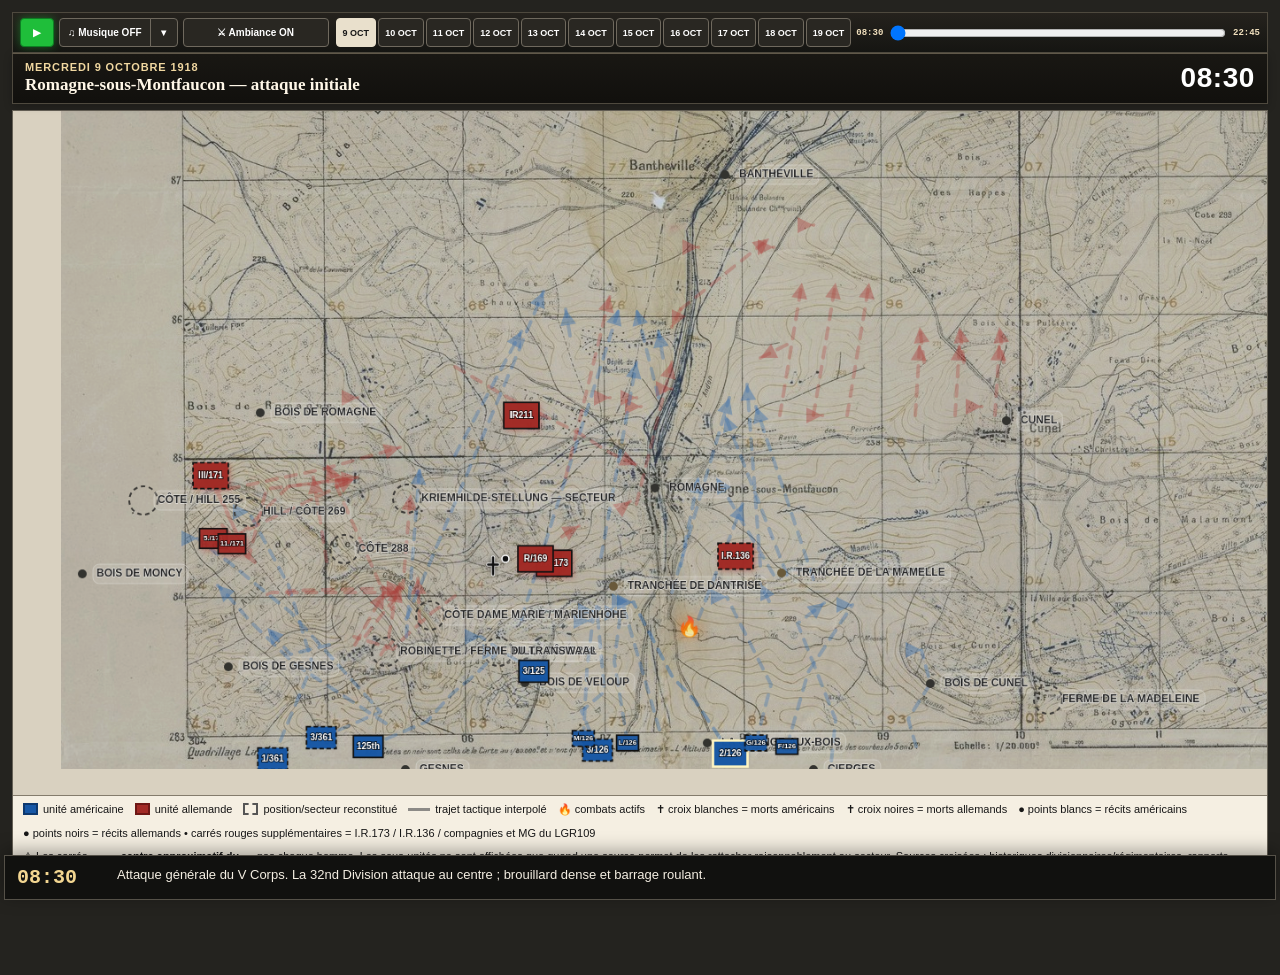
==== index.html @ 61f22b8f "Add files via upload" ====
<!DOCTYPE html>
<html lang="fr">
<head>
<link rel="preload" href="assets/intro.png" as="image" type="image/png">
<meta charset="utf-8">
<meta name="viewport" content="width=device-width, initial-scale=1">
<title>Romagne-sous-Montfaucon — 9 octobre 1918</title>
<style>
:root{
  --ink:#171717;
  --paper:#eee8da;
  --panel:#f7f2e7;
  --line:#b6ad9b;
  --us:#1657a6;
  --de:#a22a25;
  --gold:#8d6b22;
  --muted:#665f55;
}
*{box-sizing:border-box}
html,body{margin:0;background:#24231f;color:#171717;font-family:Arial,Helvetica,sans-serif}
button,input{font:inherit}
body{min-height:100vh}
.app{
  max-width:1700px;
  margin:0 auto;
  padding:12px;
  padding-bottom:92px;
}
.header{
  display:flex;gap:12px;align-items:flex-end;justify-content:space-between;flex-wrap:wrap;
  color:#f7f2e7;margin-bottom:10px
}
.header h1{font-size:clamp(20px,2.5vw,34px);margin:0;font-family:Georgia,serif;font-weight:700}
.header p{margin:3px 0 0;color:#d7d0c2;font-size:13px}
.clockbox{
  min-width:185px;padding:8px 12px;border:1px solid #726d64;background:#171714;
  text-align:center
}
.clock{font:700 27px/1.1 "Courier New",monospace;color:#fff}
.date{font-size:11px;color:#d7d0c2;margin-top:3px}
.toolbar{
  display:flex;align-items:center;gap:7px;flex-wrap:wrap;padding:8px;
  background:#11110f;border:1px solid #555148;margin-bottom:8px;color:#eee8da
}
.toolbar button{
  min-height:38px;border:1px solid #6f695e;background:#292722;color:#fff;
  padding:7px 10px;cursor:pointer
}
.toolbar button:hover{background:#37342e}
.toolbar button.primary{background:#e9e0cc;color:#171717;border-color:#e9e0cc;font-weight:700}
.toolbar button.primary:hover{background:#fff7e8}
.toolbar button.active{outline:2px solid #f0d798;outline-offset:1px}
.toolbar .sep{width:1px;height:30px;background:#555148;margin:0 2px}
.toolbar label{display:flex;align-items:center;gap:6px;font-size:12px;white-space:nowrap}
.toolbar input[type="range"]{width:112px}
.main-grid{
  display:grid;grid-template-columns:minmax(0,1fr) 380px;gap:10px;align-items:start
}
.map-shell{background:#0f0f0d;border:1px solid #666156;min-width:0}
.timeline{
  display:grid;grid-template-columns:auto minmax(120px,1fr) auto;gap:9px;align-items:center;
  padding:8px 10px;background:#171714;color:#eee8da;border-bottom:1px solid #555148
}
.timeline span{font:700 12px "Courier New",monospace}
.timeline input{width:100%}
.viewport{
  position:relative;overflow:hidden;width:100%;background:#d9d1c0;
  touch-action:none;cursor:grab;user-select:none
}
.viewport.dragging{cursor:grabbing}
.stage{
  position:absolute;left:0;top:0;width:1420px;height:1020px;transform-origin:0 0;
  will-change:transform
}
.map-img{
  position:absolute;inset:0;width:1420px;height:1020px;display:block;
  filter:contrast(var(--css-contrast,1.08)) brightness(1.00);
  pointer-events:none
}
#battle{position:absolute;inset:0;width:1420px;height:1020px;pointer-events:none}
.map-badge{
  position:absolute;left:10px;top:10px;z-index:5;background:rgba(20,19,16,.88);
  color:#fff;padding:6px 8px;font-size:11px;border:1px solid rgba(255,255,255,.28);
  pointer-events:none
}
.legend{
  display:flex;gap:11px;flex-wrap:wrap;padding:7px 10px;background:#f5efe2;border-top:1px solid #847c6c;
  font-size:11px
}
.legend span{display:inline-flex;align-items:center;gap:5px}
.swatch{width:15px;height:12px;border:2px solid #111;display:inline-block}
.swatch.us{background:var(--us);border-color:#0d386e}
.swatch.de{background:var(--de);border-color:#6d1714}
.swatch.approx{background:transparent;border-style:dashed;border-color:#555}
.route-sample{width:22px;border-top:3px solid #555;display:inline-block;opacity:.65}
.side{
  background:var(--panel);border:1px solid #7c7467;min-width:0
}
.side h2,.side h3{font-family:Georgia,serif}
.side-head{padding:10px 12px;border-bottom:1px solid var(--line);background:#e7decc}
.side-head h2{margin:0;font-size:18px}
.side-head .sub{font-size:11px;color:#5c554c;margin-top:2px}
.unit-list{
  display:grid;grid-template-columns:1fr 1fr;gap:6px;padding:9px;border-bottom:1px solid var(--line)
}
.unit-list button{
  text-align:left;min-height:42px;padding:7px;border:1px solid #aaa18f;background:#fffaf0;cursor:pointer;
  font-size:11px;line-height:1.2
}
.unit-list button:hover{background:#f1e8d7}
.unit-list button.us{border-left:5px solid var(--us)}
.unit-list button.de{border-left:5px solid var(--de)}
.unit-list button.selected{outline:2px solid #222;outline-offset:1px}
.detail{padding:12px;max-height:660px;overflow:auto}
.detail h3{font-size:20px;margin:0 0 5px}
.badges{display:flex;gap:5px;flex-wrap:wrap;margin:5px 0 10px}
.badge{padding:3px 6px;border:1px solid #a9a08f;background:#fff;font-size:10px;font-weight:700}
.detail p{font-size:13px;line-height:1.45;margin:8px 0}
.detail .mission{
  border-left:4px solid #695f4e;background:#ebe3d5;padding:8px 9px
}
.detail table{width:100%;border-collapse:collapse;margin:8px 0;font-size:11px}
.detail td{border-bottom:1px solid #d3cab9;padding:5px 4px;vertical-align:top}
.detail td:first-child{width:64px;font-family:"Courier New",monospace;font-weight:700}
.note{
  font-size:11px!important;color:#544d44;background:#f1eadc;border:1px dashed #aaa18f;padding:7px
}
.sources{font-size:10px;color:#5e574e;line-height:1.35;border-top:1px solid #ccc2b1;padding-top:8px;margin-top:10px}
.eventbar{
  position:fixed;left:50%;transform:translateX(-50%);bottom:0;z-index:9998;
  width:min(1700px, calc(100vw - 8px));
  margin-top:10px;padding:10px 12px;background:#11110f;color:#f4eee2;border:1px solid #555148;
  display:grid;grid-template-columns:90px 1fr;gap:10px;align-items:start;
  box-shadow:0 -4px 18px rgba(0,0,0,.35)
}
.eventbar .etime{font:700 20px "Courier New",monospace;color:#f3d691}
.eventbar .etext{font-size:13px;line-height:1.4}
.inset{
  position:absolute;right:10px;bottom:10px;width:min(320px,35%);z-index:6;background:#f1eadc;
  border:2px solid #4a463f;padding:5px;display:none;box-shadow:0 2px 12px rgba(0,0,0,.3)
}
.inset.show{display:block}
.inset img{width:100%;display:block}
.inset small{display:block;font-size:9px;margin-top:3px}
.coord{
  position:absolute;z-index:7;display:none;background:#111;color:#fff;padding:4px 6px;font:11px "Courier New",monospace;
  pointer-events:none;border:1px solid #aaa
}
@media(max-width:1050px){
  .main-grid{grid-template-columns:1fr}
  .detail{max-height:none}
}
@media(max-width:620px){
  .app{padding:5px;padding-bottom:86px}
  .unit-list{grid-template-columns:1fr}
  .eventbar{grid-template-columns:65px 1fr}
  .toolbar .sep{display:none}
  .toolbar input[type="range"]{width:90px}
}

.admin-panel{
  display:none!important;background:#efe7d7;border:2px solid #d2a84a;margin-bottom:9px;color:#171717
}
.admin-panel.open{display:block}
.admin-top{
  display:flex;align-items:center;justify-content:space-between;gap:10px;flex-wrap:wrap;
  padding:9px 11px;background:#2b2418;color:#fff3d5;border-bottom:1px solid #8c7443
}
.admin-top strong{font-family:Georgia,serif;font-size:16px}
.admin-actions{display:flex;gap:6px;flex-wrap:wrap}
.admin-actions button{
  min-height:36px;border:1px solid #75613c;background:#fff8e8;color:#171717;padding:6px 9px;cursor:pointer
}
.admin-actions button.danger{background:#632c29;color:#fff;border-color:#8b514c}
.admin-body{
  display:grid;grid-template-columns:minmax(260px,420px) minmax(0,1fr);gap:0
}
.admin-left{padding:9px;border-right:1px solid #b7aa91}
.admin-help{font-size:12px;line-height:1.4;margin:0 0 7px;color:#494236}
.admin-search{
  width:100%;min-height:38px;border:1px solid #9d927d;background:#fffdf7;padding:7px 9px;margin-bottom:7px
}
.anchor-list{
  max-height:285px;overflow:auto;border:1px solid #b9ad98;background:#fffaf0
}
.anchor-row{
  display:grid;grid-template-columns:31px minmax(0,1fr) 84px;align-items:center;gap:6px;
  width:100%;text-align:left;border:0;border-bottom:1px solid #ddd3c1;background:#fffaf0;
  padding:6px;cursor:pointer;color:#171717
}
.anchor-row:hover{background:#f0e5d1}
.anchor-row.selected{background:#f5d987;outline:2px solid #7a5c12;outline-offset:-2px}
.anchor-row.saved .anchor-num{background:#315b32}
.anchor-num{
  width:26px;height:26px;border-radius:50%;background:#6e6250;color:white;
  display:inline-flex;align-items:center;justify-content:center;font:bold 11px Arial
}
.anchor-name{font-size:11px;font-weight:700;line-height:1.15;min-width:0}
.anchor-coord{font:10px "Courier New",monospace;text-align:right;color:#5c554a}
.admin-right{padding:10px;display:grid;grid-template-columns:minmax(0,1fr) 230px;gap:10px}
.admin-selected{
  background:#fffaf0;border:1px solid #b9ad98;padding:9px;min-width:0
}
.admin-selected h3{margin:0 0 4px;font:700 18px Georgia,serif}
.admin-selected p{margin:4px 0;font-size:12px;line-height:1.4}
.xy-box{
  display:grid;grid-template-columns:1fr 1fr;gap:7px;margin-top:9px
}
.xy-box label{font-size:11px;font-weight:700}
.xy-box input{
  width:100%;min-height:38px;border:1px solid #9d927d;background:white;padding:6px;font:13px "Courier New",monospace
}
.nudge{
  display:grid;grid-template-columns:44px 44px 44px;grid-template-rows:38px 38px 38px;
  justify-content:center;gap:3px;margin:8px 0
}
.nudge button{border:1px solid #92866f;background:#fff;cursor:pointer}
.nudge .up{grid-column:2}.nudge .left{grid-column:1;grid-row:2}.nudge .center{grid-column:2;grid-row:2;background:#e9dfca}
.nudge .right{grid-column:3;grid-row:2}.nudge .down{grid-column:2;grid-row:3}
.admin-side-note{
  border:1px dashed #9d927d;background:#e6dcc8;padding:8px;font-size:11px;line-height:1.4
}
.admin-status{font:11px "Courier New",monospace;margin-top:6px;color:#654d16}
.admin-mode-banner{
  position:absolute;left:50%;top:12px;transform:translateX(-50%);z-index:9;
  padding:7px 12px;background:rgba(110,30,25,.94);color:white;border:2px solid white;
  font:bold 12px Arial;display:none;pointer-events:none
}
.admin-mode-banner.show{display:block}
@media(max-width:900px){
  .admin-body{grid-template-columns:1fr}
  .admin-left{border-right:0;border-bottom:1px solid #b7aa91}
  .admin-right{grid-template-columns:1fr}
}


.battle-sticky{
  position:sticky;top:0;z-index:32;background:linear-gradient(180deg,#151515,#262626);
  color:#fff;border:1px solid #605849;border-left:4px solid #d4ab47;border-right:4px solid #d4ab47;
  display:flex;align-items:center;justify-content:space-between;gap:12px;padding:10px 14px;margin:8px 0 10px;
  box-shadow:0 4px 15px rgba(0,0,0,.25)
}
.battle-sticky-date{font:800 15px/1.1 Arial,Helvetica,sans-serif;letter-spacing:.08em;color:#ffe3a1}
.battle-sticky-title{font:700 20px/1.2 Georgia,serif;margin-top:2px}
.battle-sticky-time{font:900 40px/1 Arial,Helvetica,sans-serif;color:#fff}
@media(max-width:780px){
  .battle-sticky{padding:8px 10px}
  .battle-sticky-title{font-size:16px}
  .battle-sticky-time{font-size:28px}
}


.introV17 {
  position:fixed; inset:0; z-index:10000; background:#000;
  display:flex; align-items:center; justify-content:center;
  transition:opacity .75s ease, visibility .75s ease;
}
.introV17.hide { opacity:0; visibility:hidden; pointer-events:none; }
.introV17::before {
  content:""; position:absolute; inset:0;
  background:
    linear-gradient(180deg,rgba(0,0,0,.18),rgba(0,0,0,.58)),
    url("assets/intro.png") center/cover no-repeat;
}
.introV17box {
  position:relative; z-index:2; align-self:flex-end; margin-bottom:34px;
  width:min(920px,90vw); padding:18px 22px; text-align:center;
  color:#f6ead4; background:rgba(12,10,8,.55);
  border:1px solid rgba(238,207,148,.30); border-radius:12px;
}
.introV17box h2 { margin:0 0 8px; font:700 27px Georgia,serif; }
.introV17box p { margin:0; font:13px/1.45 Georgia,serif; }
.introV17credit { margin-top:9px; font:10px Arial,sans-serif; opacity:.88; letter-spacing:.08em; }
.introV17skip {
  position:absolute; z-index:3; right:20px; bottom:18px;
  border:1px solid rgba(255,231,185,.55); background:rgba(16,14,11,.68);
  color:#fff3db; border-radius:7px; padding:9px 13px; cursor:pointer;
}
#introV17 { animation:introV17auto .75s ease 5s forwards; }
@keyframes introV17auto { to {opacity:0;visibility:hidden;pointer-events:none} }


.header{display:none!important}
.compact-bar{
  display:flex!important; align-items:center; flex-wrap:nowrap!important;
  gap:5px!important; padding:5px 7px!important; margin:0!important;
  background:linear-gradient(#25221d,#151512); border:1px solid #4e493e;
  position:sticky; top:0; z-index:40;
}
.compact-bar button{
  min-height:29px!important; height:29px!important; padding:3px 8px!important;
  font:700 10px Arial,sans-serif!important; border-radius:4px!important;
  white-space:nowrap;
}
.compact-play{width:34px!important;padding:0!important;font-size:14px!important}
.day-switch{display:flex;gap:2px;margin-left:2px}
.day-switch button{padding:3px 6px!important;font-size:9px!important}
.compact-time{color:#f0dfbd;font:700 9px "Courier New",monospace;white-space:nowrap}
.compact-slider{flex:1;min-width:140px;height:16px;margin:0 2px}
.toolbar-hidden{display:none!important}
.battle-sticky{display:none!important}
.main-grid{grid-template-columns:minmax(0,1fr)!important}
.side{display:none!important}
.map-shell{width:100%;min-width:0}
@media(max-width:850px){
  .compact-bar{gap:3px!important}
  .compact-bar button{padding:3px 5px!important;font-size:9px!important}
  .day-switch{display:none}
  .compact-time{font-size:8px}
}


.v17-map-hud{
  position:absolute; top:12px; left:12px; right:12px; z-index:7;
  display:flex; justify-content:space-between; align-items:flex-start;
  pointer-events:none;
}
.v17-map-date,.v17-map-title,.v17-map-time{
  background:rgba(18,16,13,.72);color:#fff;border:1px solid rgba(255,225,170,.25);
  text-shadow:0 1px 3px #000;
}
.v17-map-date{display:inline-block;padding:4px 7px;border-radius:5px;font:800 10px Arial;letter-spacing:.07em;color:#ffe1aa}
.v17-map-title{margin-top:3px;padding:5px 8px;border-radius:5px;font:700 16px Georgia,serif}
.v17-map-time{padding:7px 10px;border-radius:6px;font:900 27px Arial}


.v17-modal{position:fixed;inset:0;z-index:9000;background:rgba(0,0,0,.68);display:none;align-items:center;justify-content:center;padding:18px}
.v17-modal.show{display:flex}
.v17-modal-card{position:relative;background:#f5efe2;color:#191714;border:2px solid #75654a;border-radius:10px;box-shadow:0 20px 60px rgba(0,0,0,.5);padding:18px;max-height:88vh;overflow:auto}
.v17-modal-card.detail{width:min(920px,94vw)}
.v17-modal-card.pass{width:min(390px,92vw)}
.v17-modal-card.pass input{width:100%;height:38px;padding:6px 8px;margin:8px 0;border:1px solid #9d8e73}
.v17-close{position:absolute;top:7px;right:8px;width:31px;height:31px;border:1px solid #8c795a;background:#fff8e9;cursor:pointer;font-size:20px}
.v17-actions{display:flex;gap:7px;justify-content:flex-end;margin-top:8px}


/* V21 : bandeau permanent sous la barre du haut */
.compact-bar{
  position:sticky !important;
  top:0 !important;
  z-index:60 !important;
}
.battle-sticky{
  display:flex !important;
  position:sticky !important;
  top:41px !important;
  z-index:55 !important;
  align-items:center !important;
  justify-content:space-between !important;
  gap:12px !important;
  padding:8px 12px !important;
  margin:0 !important;
  background:linear-gradient(180deg,#191713,#11100d) !important;
  border-left:1px solid #4e493e !important;
  border-right:1px solid #4e493e !important;
  border-bottom:1px solid #4e493e !important;
  box-shadow:0 2px 8px rgba(0,0,0,.22);
}
.battle-sticky-left{
  min-width:0;
}
.battle-sticky-date{
  color:#f0d7a0 !important;
  font:800 11px/1 Arial,sans-serif !important;
  letter-spacing:.08em !important;
  text-transform:uppercase !important;
}
.battle-sticky-title{
  color:#fff7e8 !important;
  font:700 17px/1.15 Georgia,serif !important;
  white-space:nowrap;
  overflow:hidden;
  text-overflow:ellipsis;
}
.battle-sticky-time{
  flex:0 0 auto;
  color:#fff !important;
  font:900 28px/1 Arial,sans-serif !important;
  letter-spacing:.02em;
}
.v17-map-hud{
  display:none !important;
}
.main-grid{
  margin-top:6px !important;
}
@media(max-width:900px){
  .battle-sticky{
    top:39px !important;
    padding:7px 10px !important;
  }
  .battle-sticky-title{
    font-size:14px !important;
    white-space:normal;
  }
  .battle-sticky-time{
    font-size:22px !important;
  }
}


.compact-bar{overflow-x:auto;white-space:nowrap;scrollbar-width:thin}
.compact-bar button{flex:0 0 auto}


/* Bouton musique séparé + menu de sélection */
.music-split{display:inline-flex;align-items:stretch;position:relative;flex:0 0 auto;vertical-align:middle}
.music-split #musicBtn{border-top-right-radius:0!important;border-bottom-right-radius:0!important;margin-right:0!important}
.music-split #musicMenuBtn{min-width:28px;padding-left:7px!important;padding-right:7px!important;border-top-left-radius:0!important;border-bottom-left-radius:0!important;margin-left:-1px!important}
.music-choice-menu{display:none;position:fixed;z-index:12000;min-width:285px;max-width:min(360px,calc(100vw - 16px));padding:6px;background:#171612;border:1px solid #6b6252;border-radius:7px;box-shadow:0 12px 30px rgba(0,0,0,.48)}
.music-choice-menu.open{display:block}
.music-choice-menu button{display:block;width:100%;text-align:left;padding:8px 10px;margin:0 0 3px;border:1px solid #474238;border-radius:5px;background:#24221d;color:#f3ead7;font:700 12px Arial,sans-serif;cursor:pointer;white-space:normal}
.music-choice-menu button:last-child{margin-bottom:0}
.music-choice-menu button:hover{background:#343027}
.music-choice-menu button.active{border-color:#d4ab47;background:#3a321f;color:#fff7d1}
.music-choice-menu .music-sub{display:block;font-size:10px;font-weight:400;color:#c9c1b1;margin-top:2px}


/* ===== FINAL MOBILE V34 ===== */
.mobile-day-wrap{display:none;align-items:center;gap:6px;font:700 11px Arial,sans-serif;color:#efe8da;white-space:nowrap}
.mobile-day-wrap select{min-height:38px;border:1px solid #6f695e;background:#292722;color:#fff;padding:6px 28px 6px 9px;border-radius:3px;font:700 12px Arial,sans-serif}
@media(max-width:720px){
  .app{padding:3px}
  .header{gap:5px;margin-bottom:4px}
  .header h1{font-size:16px;line-height:1.08}
  .header p{font-size:9px;line-height:1.2}
  .clockbox{min-width:92px;padding:5px 6px}
  .clock{font-size:20px}
  .clockbox .date{font-size:8px}
  .toolbar.compact-bar{
    position:sticky;top:0;z-index:9500;
    display:grid;grid-template-columns:auto auto minmax(95px,1fr);
    gap:5px;padding:5px;margin-bottom:4px;flex-wrap:nowrap
  }
  .toolbar.compact-bar #play30{grid-column:1;grid-row:1;min-width:44px;padding:5px 8px}
  .toolbar.compact-bar .music-split{grid-column:2;grid-row:1;min-width:0}
  .music-split #musicBtn{max-width:118px;overflow:hidden;text-overflow:ellipsis;white-space:nowrap;padding-left:6px!important;padding-right:6px!important;font-size:10px}
  .mobile-day-wrap{display:flex;grid-column:3;grid-row:1;justify-self:stretch}
  .mobile-day-wrap span{display:none}
  .mobile-day-wrap select{width:100%}
  .day-switch{display:none!important}
  .toolbar.compact-bar .compact-time{font-size:10px;align-self:center}
  #timelineStart{grid-column:1;grid-row:2;text-align:left}
  #timeSlider{grid-column:2 / 4;grid-row:2;width:100%!important;min-width:0}
  #timelineEnd{display:none}
  .battle-sticky{top:88px!important}
  .legend{font-size:9px;gap:6px;padding:5px 7px}
  .eventbar{grid-template-columns:54px 1fr;padding:7px 8px;gap:7px}
  .eventbar .etime{font-size:15px}
  .eventbar .etext{font-size:11px}
  .viewport{height:52vh;min-height:370px;max-height:590px;touch-action:none}
  .map-badge{font-size:9px;padding:4px 5px}
  .v17-modal-card{width:min(96vw,720px);max-height:86vh}
  .music-choice-menu{min-width:min(310px,calc(100vw - 12px));max-width:calc(100vw - 12px)}
}
@media(max-width:390px){
  .viewport{min-height:340px}
  .toolbar.compact-bar{grid-template-columns:42px 116px minmax(84px,1fr)}
  .music-split #musicBtn{max-width:91px;font-size:9px}
}

/* Ajustements visuels : encarts blancs légèrement transparents */
:root{--panel:#f7f2e7}
.legend{background:#f5efe2;backdrop-filter:none}
.side{background:#f7f2e7;backdrop-filter:none}
.side-head{background:#e7decc}
.unit-list button{background:#fffaf0}
.badge{background:#fff}
.detail .mission{background:#ebe3d5}
.note{background:#f1eadc}
.inset{background:#f1eadc}
#ambienceBtn{min-width:146px}
@media(max-width:720px){
  .toolbar.compact-bar{grid-template-columns:48px minmax(0,1fr) auto!important}
  .toolbar.compact-bar #ambienceBtn{grid-column:3!important;grid-row:1!important;height:44px!important;min-height:44px!important;padding:0 10px!important;font-size:11px!important;white-space:nowrap}
  .mobile-day-wrap{grid-column:1 / -1!important;grid-row:2!important}
  #timelineStart{grid-column:1!important;grid-row:3!important}
  #timeSlider{grid-column:2 / 4!important;grid-row:3!important}
}
@media(max-width:390px){
  #ambienceBtn{min-width:0!important;padding:0 8px!important;font-size:10px!important}
}


#play30.play-state-play{
  background:#1fbe3a !important;
  border-color:#0d7f23 !important;
  color:#ffffff !important;
  box-shadow:0 0 10px rgba(31,190,58,.45);
}
#play30.play-state-play:hover{
  background:#28d748 !important;
}
#play30.play-state-pause{
  background:#d91f1f !important;
  border-color:#8d0f0f !important;
  color:#ffffff !important;
  box-shadow:0 0 10px rgba(217,31,31,.45);
}
#play30.play-state-pause:hover{
  background:#f22828 !important;
}

</style>
<style id="final-mobile">
/* Version publique finale — étalonnage embarqué. */
#adminPanel,#adminPassModal,#adminBanner{display:none!important}
.viewport{
  touch-action:none!important;
  overscroll-behavior:contain;
  -webkit-user-select:none;
  -webkit-touch-callout:none;
}
.mobile-day-arrow,.mobile-day-select-label{display:none}
@media(max-width:720px){
  html,body{overscroll-behavior-y:none}
  .app{padding:2px!important}
  .toolbar.compact-bar{
    display:grid!important;
    grid-template-columns:48px minmax(0,1fr)!important;
    grid-template-rows:44px 48px 36px!important;
    gap:5px 6px!important;
    padding:5px 6px!important;
    position:sticky!important;top:0!important;z-index:200!important;
  }
  .toolbar.compact-bar #play30{
    grid-column:1!important;grid-row:1!important;width:48px!important;height:44px!important;min-height:44px!important;
    font-size:18px!important;padding:0!important;
  }
  .toolbar.compact-bar .music-split{
    grid-column:2!important;grid-row:1!important;display:grid!important;grid-template-columns:minmax(0,1fr) 44px!important;min-width:0!important;
  }
  .music-split #musicBtn,.music-split #musicMenuBtn{height:44px!important;min-height:44px!important}
  .music-split #musicBtn{max-width:none!important;font-size:11px!important;text-align:left!important}
  .music-split #musicMenuBtn{width:44px!important;font-size:16px!important}
  .mobile-day-wrap{
    display:grid!important;grid-template-columns:48px minmax(0,1fr) 48px!important;align-items:stretch!important;
    grid-column:1 / -1!important;grid-row:2!important;gap:5px!important;width:100%!important;
  }
  .mobile-day-arrow{
    display:block!important;width:48px!important;height:48px!important;min-height:48px!important;padding:0!important;
    font-size:17px!important;background:#38342d!important;color:#fff5df!important;border:1px solid #756b5b!important;
  }
  .mobile-day-select-label{
    display:grid!important;grid-template-columns:44px minmax(0,1fr)!important;align-items:center!important;gap:5px!important;
    background:#211f1b!important;border:1px solid #756b5b!important;border-radius:4px!important;padding:3px 4px 3px 7px!important;
    color:#d7c9ac!important;font:800 10px Arial,sans-serif!important;
  }
  .mobile-day-select-label span{display:block!important;text-align:center!important;letter-spacing:.08em!important}
  .mobile-day-wrap select{
    display:block!important;width:100%!important;height:40px!important;min-height:40px!important;margin:0!important;
    border:0!important;border-left:1px solid #5f584c!important;border-radius:0 3px 3px 0!important;
    background:#2c2924!important;color:#fff!important;padding:6px 34px 6px 10px!important;
    font:900 15px Arial,sans-serif!important;
  }
  #timelineStart{
    grid-column:1!important;grid-row:3!important;align-self:center!important;text-align:center!important;font-size:11px!important;
  }
  #timeSlider{
    grid-column:2!important;grid-row:3!important;align-self:center!important;width:100%!important;min-width:0!important;height:28px!important;margin:0!important;
  }
  #timelineEnd{display:none!important}
  .day-switch{display:none!important}
  .viewport{height:56svh!important;min-height:360px!important;max-height:620px!important}
  .v17-map-hud{top:7px!important;left:7px!important;right:7px!important}
  .v17-map-date{font-size:8px!important;padding:3px 5px!important}
  .v17-map-title{font-size:12px!important;padding:4px 6px!important;max-width:68vw!important}
  .v17-map-time{font-size:22px!important;padding:5px 7px!important}
  .legend{max-height:126px!important;overflow:auto!important;-webkit-overflow-scrolling:touch!important}
  .eventbar{position:relative!important;z-index:10!important}
}
@media(max-width:390px){
  .toolbar.compact-bar{grid-template-columns:46px minmax(0,1fr)!important;padding:4px!important}
  .mobile-day-wrap{grid-template-columns:46px minmax(0,1fr) 46px!important}
  .mobile-day-arrow{width:46px!important}
  .mobile-day-select-label{grid-template-columns:38px minmax(0,1fr)!important;padding-left:4px!important}
  .mobile-day-wrap select{font-size:14px!important}
  .viewport{min-height:345px!important}
}
</style>
</head>
<body>
<audio id="bgMusic" preload="auto" loop src="https://commons.wikimedia.org/wiki/Special:Redirect/file/By_the_Light_of_the_Polar_Star_-_U.S._Marine_Band.ogg"></audio>
<audio id="battleAmbience" preload="auto" loop src="assets/guerre.mp3"></audio>

<div class="introV17" id="introV17">
  <div class="introV17box">
    <h2>Simulation cartographique des combats</h2>
    <p>Je ne suis pas historien. Cette représentation est une reconstitution approximative,
    réalisée à partir d'un ensemble de lectures, récits et documents officiels et non officiels.
    Les positions et mouvements doivent être compris comme une aide visuelle et non comme une restitution au mètre près.</p>
    <div class="introV17credit">par Romain RAFFA</div>
  </div>
  <button class="introV17skip" type="button"
    onclick="var n=document.getElementById('introV17');if(n){n.classList.add('hide');setTimeout(function(){if(n.parentNode)n.parentNode.removeChild(n);if(window.__romagneRefresh)window.__romagneRefresh();},800);}">Passer</button>
</div>
<script>
(function(){
  var n=document.getElementById('introV17');
  if(!n)return;
  window.setTimeout(function(){
    n.classList.add('hide');
    window.setTimeout(function(){
      if(n&&n.parentNode)n.parentNode.removeChild(n);
      if(window.__romagneRefresh)window.__romagneRefresh();
    },800);
  },5000);
})();
</script>

<div class="app" id="app">
  <div class="header">
    <div>
      <h1 id="pageTitle">Romagne-sous-Montfaucon — 9 octobre 1918</h1>
      <p>Simulation tactique sur canevas de tir 1:20 000 • mouvements reconstitués à partir des historiques américains et allemands</p>
    </div>
    <div class="clockbox">
      <div class="clock" id="clock">08:30</div>
      <div class="date">MERCREDI 9 OCTOBRE 1918</div>
    </div>
  </div>

  <div class="toolbar compact-bar">
    <button type="button" class="primary compact-play" id="play30" title="Lecture / Pause">▶</button>
    <div class="music-split" id="musicSplit">
      <button type="button" id="musicBtn" title="Activer / couper la musique">♫ Musique OFF</button>
      <button type="button" id="musicMenuBtn" title="Choisir la musique" aria-expanded="false">▾</button>
    </div>
    <button type="button" id="ambienceBtn" title="Activer / couper l'ambiance sonore">⚔ Ambiance ON</button>

    <div class="mobile-day-wrap" aria-label="Navigation par jour">
      <button type="button" class="mobile-day-arrow" id="mobilePrevDay" aria-label="Jour précédent">◀</button>
      <label class="mobile-day-select-label" for="mobileDaySelect">
        <span>JOUR</span>
        <select id="mobileDaySelect" aria-label="Choisir le jour">
          <option value="d9">9 OCT</option>
          <option value="d10">10 OCT</option>
          <option value="d11">11 OCT</option>
          <option value="d12">12 OCT</option>
          <option value="d13">13 OCT</option>
          <option value="d14">14 OCT</option>
          <option value="d15">15 OCT</option>
          <option value="d16">16 OCT</option>
          <option value="d17">17 OCT</option>
          <option value="d18">18 OCT</option>
          <option value="d19">19 OCT</option>
        </select>
      </label>
      <button type="button" class="mobile-day-arrow" id="mobileNextDay" aria-label="Jour suivant">▶</button>
    </div>

    <div class="day-switch">
      <button type="button" id="day9Btn">9 OCT</button>
      <button type="button" id="day10Btn">10 OCT</button>
      <button type="button" id="day11Btn">11 OCT</button>
      <button type="button" id="day12Btn">12 OCT</button>
      <button type="button" id="day13Btn">13 OCT</button>
      <button type="button" id="day14Btn">14 OCT</button>
      <button type="button" id="day15Btn">15 OCT</button>
      <button type="button" id="day16Btn">16 OCT</button>
      <button type="button" id="day17Btn">17 OCT</button>
      <button type="button" id="day18Btn">18 OCT</button>
      <button type="button" id="day19Btn">19 OCT</button>
    </div>

    <span class="compact-time" id="timelineStart">06:00</span>
    <input id="timeSlider" class="compact-slider" type="range" min="360" max="1260" step="1" value="360">
    <span class="compact-time" id="timelineEnd">21:00</span>

    <div class="toolbar-hidden">
      <button type="button" id="reset">Début</button>
      <button type="button" id="zoomIn">+</button>
      <button type="button" id="zoomOut">-</button>
      <button type="button" id="fit">Recadrer</button>
      <label><input id="contrast" type="range" min="100" max="135" value="108"><span id="contrastVal">108%</span></label>
      <label><input id="routeOpacity" type="range" min="5" max="80" value="30"><span id="routeOpacityVal">30%</span></label>
      <label><input id="routesToggle" type="checkbox" checked></label>
      <label><input id="anchorsToggle" type="checkbox" checked></label>
      <button type="button" id="insetBtn">Plan</button>
      <button type="button" id="coordBtn">XY</button>
    </div>
  </div>


  <div class="music-choice-menu" id="musicChoiceMenu" role="menu" aria-label="Choix de la musique">
    <button type="button" data-music-index="0"><span>Manhattan Beach</span><span class="music-sub">U.S. Marine Band — actuelle</span></button>
    <button type="button" data-music-index="1"><span>Hands Across the Sea</span><span class="music-sub">U.S. Navy Band — calme et légère</span></button>
    <button type="button" data-music-index="2"><span>America the Beautiful</span><span class="music-sub">U.S. Navy Band — plus douce</span></button>
    <button type="button" data-music-index="3"><span>La Reine de la Mer</span><span class="music-sub">U.S. Marine Band — valse calme</span></button>
    <button type="button" data-music-index="4"><span>By the Light of the Polar Star</span><span class="music-sub">U.S. Marine Band — très posée</span></button>
  </div>

  <div class="battle-sticky" id="battleSticky">
    <div class="battle-sticky-left">
      <div class="battle-sticky-date" id="battleHeroDate">JEUDI 10 OCTOBRE 1918</div>
      <div class="battle-sticky-title" id="battleHeroTitle">Romagne-sous-Montfaucon — suite des combats</div>
    </div>
    <div class="battle-sticky-time" id="battleHeroTime">06:00</div>
  </div>

  <div class="main-grid">
    <section class="map-shell">
      <div class="viewport" id="viewport">
        <div class="stage" id="stage">

          <div class="v17-map-hud">
            <div>
              <div class="v17-map-date" id="mapHudDate">JEUDI 10 OCTOBRE 1918</div>
              <div class="v17-map-title" id="mapHudTitle">Romagne-sous-Montfaucon</div>
            </div>
            <div class="v17-map-time" id="mapHudTime">06:00</div>
          </div>
          <img class="map-img" id="mapImg" alt="Canevas de tir 1918 autour de Romagne-sous-Montfaucon" src="assets/map.png">
          <canvas id="battle" width="1420" height="1020"></canvas>
          <div class="map-badge">Canevas de tir • feuille Dun-sur-Meuse • pixels d'origine</div>
          <div class="inset" id="inset"><img alt="Plan général d'attaque du V Corps, 9 octobre 1918" src="assets/inset.png"><small>Plan général V Corps, 9 octobre 1918 — utilisé comme contrôle de direction, pas comme fond de précision.</small></div>
          <div class="coord" id="coord"></div>
        </div>
      </div>
      <div class="legend">
        <span><i class="swatch us"></i> unité américaine</span>
        <span><i class="swatch de"></i> unité allemande</span>
        <span><i class="swatch approx"></i> position/secteur reconstitué</span>
        <span><i class="route-sample"></i> trajet tactique interpolé</span>
        <span>🔥 combats actifs</span>
        <span>✝ croix blanches = morts américains</span>
        <span>✝ croix noires = morts allemands</span>
        <span>● points blancs = récits américains</span>
        <span>● points noirs = récits allemands • carrés rouges supplémentaires = I.R.173 / I.R.136 / compagnies et MG du LGR109</span>
        <span>⚠ Les carrés représentent le <b>centre approximatif du sous-secteur</b>, pas chaque homme. Les sous-unités ne sont affichées que quand une source permet de les rattacher raisonnablement au secteur. Sources croisées : historiques divisionnaires/régimentaires, rapports opérationnels, citations de décorations et registres de sépultures. Les flèches sont volontairement plus discrètes.</span>
      </div>
    </section>

    <aside class="side">
      <div class="side-head">
        <h2>Détail des unités</h2>
        <div class="sub">Clique un carré sur la carte ou une unité ci-dessous. Les icônes 🔥 marquent les combats actifs selon l’heure. Les croix blanches marquent les morts américains, les croix noires les morts allemands. Les points blancs/noirs marquent les récits localisés de soldats américains/allemands ; côté allemand, plusieurs points détaillent désormais compagnies, sections et mitrailleuses vers le village. Ils sont cliquables.</div>
      </div>
      <div class="unit-list" id="unitList"></div>
      <div class="detail" id="detail"></div>
    </aside>
  </div>

  
  <div class="v17-modal" id="detailModal">
    <div class="v17-modal-card detail">
      <button type="button" class="v17-close" id="detailClose">×</button>
      <div id="detailModalBody"></div>
    </div>
  </div>

  <div class="eventbar">
    <div class="etime" id="eventTime">08:30</div>
    <div class="etext" id="eventText">Déclenchement de l'attaque générale du V Corps sous barrage roulant et dans un brouillard très dense.</div>
  </div>
</div>

<script>
(function(){
"use strict";
const W=1420,H=1020, DAY_MS=45000;
const US="#1657a6", DE="#a22a25", DARK="#111";

const anchors=[
  {id:"romagne",name:"ROMAGNE",x:671,y:702,kind:"village",desc:"Village de Romagne-sous-Montfaucon — repère principal."},
  {id:"gesnes",name:"GESNES",x:389,y:1020,kind:"village",desc:"Village de Gesnes-en-Argonne, à l'ouest/sud-ouest du secteur."},
  {id:"cunel",name:"CUNEL",x:1068,y:626,kind:"village",desc:"Village de Cunel, à l'est de Romagne."},
  {id:"bantheville",name:"BANTHEVILLE",x:750,y:348,kind:"village",desc:"Village de Bantheville, objectif au nord."},
  {id:"cierges",name:"CIERGES",x:850,y:1020,kind:"village",desc:"Cierges — secteur de départ/mouvement du 38th Infantry."},
  {id:"grange",name:"LA GRANGE-AUX-BOIS",x:730,y:990,kind:"place",desc:"La Grange-aux-Bois — axe routier sud vers Romagne."},

  {id:"c255",name:"CÔTE / HILL 255",x:93,y:716,kind:"approx",desc:"Hauteur 255, fortement disputée à l'ouest de Romagne. À étalonner précisément."},
  {id:"h258",name:"HILL / CÔTE 258",x:494,y:887,kind:"approx",desc:"Hauteur 258, objectif du 125th Infantry. À étalonner."},
  {id:"h269",name:"HILL / CÔTE 269",x:212,y:729,kind:"approx",desc:"Hauteur 269, secteur du 361st Infantry. À étalonner."},
  {id:"c288",name:"CÔTE 288",x:320,y:771,kind:"approx",desc:"Côte 288 — ajoutée comme repère d'étalonnage pour les combats à l'ouest/nord-ouest."},
  {id:"dame_marie",name:"CÔTE DAME MARIE / MARIENHÖHE",x:417,y:846,kind:"approx",desc:"Côte Dame Marie / Marienhöhe dans les récits allemands et américains."},

  {id:"robinette",name:"ROBINETTE / FERME DU TRANSWAAL",x:367,y:887,kind:"approx",desc:"Robinette Ferme, identifiée avec le secteur de la Ferme du Transwaal. Point crucial des contre-attaques."},
  {id:"madeleine",name:"FERME DE LA MADELEINE",x:1115,y:941,kind:"approx",desc:"Ferme de la Madeleine — point de résistance dans le secteur de la 3rd Division."},

  {id:"mamelle",name:"TRANCHÉE DE LA MAMELLE",x:814,y:798,kind:"trench",desc:"Tranchée de la Mamelle, défenses au sud-est de Romagne."},
  {id:"dantrise",name:"TRANCHÉE DE DANTRISE",x:624,y:813,kind:"trench",desc:"Tranchée de Dantrise, secteur d'arrêt du 3/126 selon les récits."},
  {id:"kriemhilde",name:"KRIEMHILDE-STELLUNG — SECTEUR",x:391,y:714,kind:"approx",desc:"Repère de secteur pour la ligne Kriemhilde-Stellung. Une ligne complète sera ajoutée plus tard."},

  {id:"bois_romagne",name:"BOIS DE ROMAGNE",x:225,y:617,kind:"wood",desc:"Bois de Romagne, à l'ouest de Romagne."},
  {id:"bois_gesnes",name:"BOIS DE GESNES",x:189,y:904,kind:"wood",desc:"Bois de Gesnes, secteur de combats à l'ouest."},
  {id:"bois_moncy",name:"BOIS DE MONCY",x:24,y:799,kind:"wood",desc:"Bois de Moncy, cité dans la progression américaine."},
  {id:"bois_cunel",name:"BOIS DE CUNEL",x:982,y:923,kind:"wood",desc:"Bois de Cunel, attaqué par la 3rd Division."},
  {id:"bois_veloup",name:"BOIS DE VELOUP",x:524,y:922,kind:"wood",desc:"Bois de Veloup, repère de ligne dans les rapports du V Corps."}
];

const units=[
{
 id:"126-2", side:"US", short:"2/126", name:"2e Bataillon, 126th Infantry", parent:"63rd Infantry Brigade • 32nd Division",
 confidence:"axe général documenté • placement affiné d'après lecture croisée et correction utilisateur",
 mission:"Déborder depuis La Grange-aux-Bois vers le sud-ouest de Romagne ; approcher la Tranchée de Dantrise puis seulement, le 10 octobre, pousser au contact du système Dantrise–Mamelle.",
 summary:"Le 2/126 ne doit pas être montré comme déjà haut dans Romagne le 9 octobre. Ses éléments avancés restent surtout au sud-ouest du village, sous ou juste devant la Tranchée de Dantrise, tandis que les Allemands tiennent encore des tronçons de la ligne. Le 10 octobre, une partie du bataillon glisse davantage vers la Mamelle.",
 maneuver:"La manœuvre est celle d'un débouché progressif suivi d'un arrêt sous la Dantrise, puis d'un travail au contact des tranchées Dantrise–Mamelle le lendemain. Le carré représente le centre du sous-secteur, pas une compagnie précise.",
 timeline:[
  ["08:30","Départ avec le barrage roulant ; visibilité très faible."],
  ["~09:30","Le brouillard se lève et les nids de mitrailleuses allemands gagnent en efficacité."],
  ["Fin de matinée","Le bataillon gagne le terrain intermédiaire mais ne nettoie pas Romagne."],
  ["9 oct. après-midi","Les éléments avancés restent sous / au sud de la Tranchée de Dantrise ; la tranchée reste au moins en partie allemande."],
  ["10 oct.","Le bataillon travaille davantage vers le système Dantrise–Mamelle sans disparition immédiate de toute la défense allemande."]
 ],
 sources:"32nd Division in the World War ; History of the 126th Infantry ; Fifth Corps operations, 9–10 Oct. 1918.",
 points:[
  {m:510,x:762,y:982},{m:570,x:742,y:936},{m:630,x:718,y:888},
  {m:690,x:705,y:854},{m:750,x:696,y:834},{m:810,x:692,y:828},
  {m:1080,x:730,y:820},{m:1365,x:748,y:812}
 ]
},
{
 id:"126-3", side:"US", short:"3/126", name:"3e Bataillon, 126th Infantry", parent:"63rd Infantry Brigade • 32nd Division",
 confidence:"axe routier documenté • point d'arrêt reconstitué",
 mission:"Avancer à gauche du 2/126, à cheval sur la route La Grange-aux-Bois–Romagne, et buter sur la Tranchée de Dantrise au sud-ouest de Romagne.",
 summary:"Le 3/126 progresse vers le nord-ouest mais se heurte aux feux convergents des hauteurs et à la Tranchée de Dantrise, qui reste encore occupée par les Allemands. Les compagnies M, L et I sont engagées au plus près de l'axe de Romagne, mais le bataillon reste globalement sous la tranchée et au sud-ouest du village.",
 maneuver:"La route descend dans un couloir naturel dominé de part et d'autre. M passe à gauche de l'axe, L le chevauche, I vient à droite. Sous les feux de mitrailleuses, la ligne doit se réorganiser et une partie du bataillon recule d'environ un demi-kilomètre.",
 timeline:[
  ["08:30","M et L en première ligne ; I rejoint la ligne à droite de L."],
  ["~09:30–10:30","Progression ralentie par les nids de MG à mesure que le brouillard se lève."],
  ["Fin matinée","M arrive très près des tranchées ; L et I subissent des feux venant de plusieurs directions."],
  ["Midi","Le secteur est stoppé à/près de la Tranchée de Dantrise."],
  ["Après-midi","Réorganisation et maintien d'une ligne au sud-ouest de Romagne."]
 ],
 sources:"History of the 126th Infantry ; 32nd Division operational history.",
 points:[
  {m:510,x:560,y:980},{m:555,x:585,y:925},{m:615,x:620,y:855},
  {m:675,x:655,y:800},{m:720,x:665,y:780},{m:900,x:665,y:780},
  {m:1050,x:640,y:815},{m:1365,x:640,y:815}
 ]
},
{
 id:"125", side:"US", short:"125th", name:"125th Infantry — bataillon d'assaut vers Hill 258", parent:"63rd Infantry Brigade • 32nd Division",
 confidence:"direction documentée • sommet placé par relation au terrain",
 mission:"À gauche du 126th, gagner la hauteur 258 puis contribuer à l'enveloppement des défenses de la Kriemhilde-Stellung à l'ouest de Romagne.",
 summary:"Un bataillon du 125th atteint le sommet de Hill 258 le matin. La manœuvre sert le plan de la 32nd Division : pénétrer au sud de Romagne puis rouler la défense vers l'ouest.",
 maneuver:"Le mouvement représenté part du secteur de Gesnes et remonte sur les hauteurs à l'ouest/nord-ouest. Le sommet exact de Hill 258 n'est pas imprimé clairement sur ce recadrage : son marqueur est donc volontairement traité comme position reconstituée.",
 timeline:[
  ["08:30","Départ de l'assaut avec la 63rd Brigade."],
  ["~09:30","Un bataillon parvient sur le sommet de Hill 258 malgré les mitrailleuses."],
  ["Matin–midi","Combats pour consolider les hauteurs et maintenir la liaison avec les unités voisines."],
  ["Après-midi","Pression vers le système défensif de Côte Dame Marie / Bois de Gesnes."]
 ],
 sources:"The 32nd Division in the World War ; account of the assault on Hill 258.",
 points:[
  {m:510,x:360,y:830},{m:555,x:340,y:785},{m:585,x:310,y:730},
  {m:630,x:280,y:680},{m:900,x:275,y:675},{m:1365,x:275,y:675}
 ]
},
{
 id:"361-1", side:"US", short:"1/361", name:"1er Bataillon, 361st Infantry", parent:"181st Infantry Brigade • 91st Division (attached)",
 confidence:"objectif et horaire documentés • emplacement cartographique approximatif",
 mission:"Déborder sur la gauche et attaquer Hill 269 depuis le sud, afin de tenir la ligne Hill 255–Hill 269 et protéger la jonction entre divisions.",
 summary:"Le 1/361 se déplace vers Hill 269 et consolide la hauteur au cours de la matinée. Ce mouvement est distinct de l'assaut du 3/361 contre Hill 255.",
 maneuver:"L'axe ouest est très différent de l'attaque directe vers Romagne. Le bataillon cherche le terrain couvert et remonte vers la hauteur 269 dans/près du Bois de Moncy. Sur ce canevas, le symbole de Hill 269 est une reconstruction de secteur.",
 timeline:[
  ["08:30","Mouvement offensif vers Hill 269 depuis le sud."],
  ["~11:00","Le secteur de Hill 269 est occupé/consolidé par les éléments américains."],
  ["Après-midi","Maintien de la hauteur et protection de la jonction avec la 1st Division."]
 ],
 sources:"600 Days' Service — History of the 361st Infantry ; AEF Divisions record.",
 points:[
  {m:510,x:165,y:915},{m:570,x:150,y:840},{m:630,x:135,y:760},
  {m:660,x:120,y:700},{m:1365,x:120,y:700}
 ]
},
{
 id:"361-3", side:"US", short:"3/361", name:"3e Bataillon, 361st Infantry + Co. F", parent:"181st Infantry Brigade • 91st Division (attached)",
 confidence:"progression horaire très bien documentée • translation sur canevas reconstituée",
 mission:"Attaquer Hill 255 ; Company I avec un peloton de MG assure la liaison de combat avec la 32nd Division.",
 summary:"C'est l'une des trajectoires les mieux chronométrées. Le 3/361 atteint les bois au sud de Hill 255 mais ne prend pas le sommet le 9 octobre. À 20 h, sa ligne est encore environ 150 m au sud de la crête.",
 maneuver:"M et L sont en tête, K et F en soutien ; I protège le flanc droit. Le bataillon s'approche par les bois, demande de l'artillerie sur la hauteur, se retranche à midi puis tente une nouvelle progression l'après-midi. La carte corrige ici l'ancienne version : Hill 255 n'est PAS affichée comme conquise le 9.",
 timeline:[
  ["09:03","Centre du front signalé dans le journal de marche du régiment."],
  ["09:42","Progression retardée par des mitrailleuses."],
  ["10:31","Ligne environ 250 m au sud d'une crête au sud-ouest de Hill 255."],
  ["11:03","Front dans les bois au sud de Hill 255."],
  ["11:55","Demande de tir d'artillerie sur Hill 255."],
  ["13:00","Ordre de s'enterrer et tenir."],
  ["14:23","Ordre d'avancer si possible sans pertes disproportionnées."],
  ["15:50","Nouvelle progression dans les bois."],
  ["20:00","Ligne à environ 150 m au sud de la crête ; Allemands encore observés sur le sommet."]
 ],
 sources:"600 Days' Service — 361st Infantry, pages opérationnelles du 9 Oct. ; AEF Divisions, Vol. 2.",
 points:[
  {m:510,x:315,y:920},{m:543,x:305,y:850},{m:582,x:285,y:800},
  {m:631,x:260,y:735},{m:663,x:250,y:710},{m:720,x:250,y:710},
  {m:780,x:250,y:710},{m:863,x:248,y:704},{m:950,x:242,y:690},
  {m:1200,x:238,y:675},{m:1365,x:238,y:675}
 ]
},
{
 id:"127-1", side:"US", short:"1/127", name:"1er Bataillon, 127th Infantry", parent:"64th Infantry Brigade • 32nd Division",
 confidence:"mission de liaison documentée • trajet de soutien reconstitué",
 mission:"Suivre le 125th et maintenir la liaison avec le 361st ; être prêt à renforcer l'attaque de Hill 255 si le 361st est bloqué.",
 summary:"Le 1/127 est d'abord employé pour la liaison entre la 32nd et le 361st, puis vient soutenir l'effort sur le secteur de Hill 255 dans l'après-midi.",
 maneuver:"Il ne faut pas le dessiner comme une attaque indépendante dès 08:30. Dans la simulation il apparaît plus tard, en soutien, et se rapproche du secteur du 3/361.",
 timeline:[
  ["Matin","Suit l'attaque du 125th en rôle de liaison/réserve."],
  ["~13:00+","Renforcement de l'effort vers Hill 255 lorsque l'avance du 361st est bloquée."],
  ["Après-midi","Combats rapprochés et maintien de la jonction interdivisionnaire."]
 ],
 sources:"Field Orders, 361st Infantry, 9 Oct. 1918 ; Romagne 14-18 synthesis of 127th/361st action.",
 points:[
  {m:690,x:400,y:900},{m:780,x:360,y:840},{m:900,x:315,y:770},
  {m:1020,x:275,y:720},{m:1365,x:275,y:720}
 ]
},
{
 id:"30", side:"US", short:"30th", name:"30th Infantry", parent:"6th Infantry Brigade • 3rd Division",
 confidence:"axe Bois de Cunel documenté • horaires intermédiaires reconstitués",
 mission:"Attaquer dans le secteur du Bois de Cunel, sur la droite du dispositif, pendant que la 32nd Division progresse vers Romagne.",
 summary:"Le 30th Infantry attaque le Bois de Cunel dans le brouillard et la fumée, réduit plusieurs points de résistance et termine la journée avec sa ligne au nord du bois.",
 maneuver:"La 3rd Division constitue la grande flèche à l'est de Romagne. Le carré du 30th suit le mouvement du régiment vers le Bois de Cunel ; il ne doit pas être confondu avec le 38th, qui effectue un mouvement tardif depuis Cierges.",
 timeline:[
  ["~09:12","Attaque du Bois de Cunel sous brouillard/fumée selon l'historique régimentaire."],
  ["Matin","Forte résistance de MG ; des éléments E/F sont détachés contre Ferme de la Madeleine."],
  ["Midi–après-midi","Le Bois de Cunel est occupé et la ligne est établie vers son bord nord."]
 ],
 sources:"Infantry in Battle ; 30th Infantry regimental accounts ; Fifth Corps operations.",
 points:[
  {m:552,x:1030,y:1000},{m:600,x:1030,y:945},{m:660,x:1025,y:890},
  {m:720,x:1015,y:850},{m:1365,x:1015,y:850}
 ]
},
{
 id:"38-2", side:"US", short:"2/38", name:"2e Bataillon, 38th Infantry", parent:"6th Infantry Brigade • 3rd Division",
 confidence:"heure et mission exactes • marche sur carte schématisée",
 mission:"À 16 h 30, quitter Cierges, dépasser les 1er et 3e bataillons tenant la Mamelle près de Romagne, puis attaquer vers Bantheville.",
 summary:"Le calcul temps-distance se révèle trop optimiste. Le 2/38 marche sous l'artillerie, se fractionne et n'arrive pas à temps pour lancer son attaque le 9 octobre.",
 maneuver:"La simulation montre donc un carré qui remonte tard dans la journée mais s'arrête : aucune fausse flèche de conquête vers Bantheville n'est dessinée.",
 timeline:[
  ["16:30","Ordre de mouvement depuis Cierges."],
  ["Fin d'après-midi","Marche sur les crêtes au nord-est de Cierges ; bombardement allemand."],
  ["Crépuscule","Le bataillon doit se disperser en subdivisions plus petites."],
  ["Soir","Il n'arrive pas à temps pour attaquer ce jour-là."]
 ],
 sources:"Infantry in Battle, Example 3 ; personal experience monograph of Capt. Francis M. Rich.",
 points:[
  {m:990,x:900,y:1010},{m:1050,x:905,y:950},{m:1110,x:910,y:895},
  {m:1200,x:915,y:840},{m:1365,x:915,y:825}
 ]
},
{
 id:"171", side:"DE", short:"III/171", name:"III./Infanterie-Regiment 171", parent:"115. Infanterie-Division",
 confidence:"secteur et horaires documentés • centroïde de bataillon approximatif",
 mission:"Tenir le secteur de Hill 255 / bois à l'ouest de Romagne, fermer les pénétrations américaines et couvrir le repli nocturne vers la Kriemhilde-Stellung.",
 summary:"Le III./171 signale les ruptures de ligne à 10 h 15 et 10 h 30, engage la 10./171 en contre-attaque à 10 h 45, puis reçoit à 20 h 30 l'ordre de repli.",
 maneuver:"Le carré rouge n'indique pas le PC exact : il représente le centre du secteur du bataillon. La position est plus fiable dans son rapport au Bois de Gesnes, à Robinette et à Hill 255 que comme coordonnée métrique.",
 timeline:[
  ["09:30","Fort Trommelfeuer sur la H.W.L. près de Gesnes."],
  ["10:15","5./171 signalée enfoncée."],
  ["10:30","Flanc gauche de 11./171 enfoncé."],
  ["10:45","10./171 contre-attaque et ferme temporairement une pénétration."],
  ["Journée","Combats de MG et grenades autour des bois / Hill 255."],
  ["20:30","Ordre de repli vers la Kriemhilde-Stellung."],
  ["22:00–22:45","Décrochage échelonné ; les MG lourdes couvrent jusqu'à 22 h 45."]
 ],
 sources:"Regimental history of Infanterie-Regiment Nr. 171, account by Lt. Egle.",
 points:[
  {m:510,x:275,y:665},{m:615,x:285,y:680},{m:645,x:315,y:720},
  {m:750,x:290,y:690},{m:1230,x:285,y:680},{m:1290,x:310,y:620},
  {m:1365,x:340,y:565}
 ]
},
{
 id:"109", side:"DE", short:"LGR109", name:"Leib-Grenadier-Regiment 109 — éléments de réserve", parent:"115. Infanterie-Division / secteur de liaison",
 confidence:"secteur Robinette documenté • mouvement exact non métrique",
 mission:"Servir de dernière réserve accessible autour de Robinette et intervenir contre les pénétrations américaines dans les bois.",
 summary:"Des éléments du LGR 109 sont lancés comme réserve de contre-attaque lorsque les Américains progressent vers Robinette et la hauteur 255. Leur parcours a été revérifié : départ du secteur Dame Marie / arrière du front, engagement vers Robinette, puis repli nocturne vers la Kriemhilde-Stellung.",
 maneuver:"Le trajet suit désormais un schéma plus crédible : rassemblement en arrière près du secteur Dame Marie / Cote 288, descente vers Robinette pour la contre-attaque de la fin de matinée, maintien dans le secteur contesté, puis repli vers la Kriemhilde-Stellung à partir de 20 h 30. La Robinette correspond à la Ferme du Transwaal actuelle et se trouve au sud-ouest de Romagne.",
 timeline:[
  ["~10:45","Une compagnie est engagée comme dernière réserve disponible vers la brèche."],
  ["Midi–après-midi","Contre-attaques dans et autour des bois de Robinette ; combat rapproché."],
  ["Crépuscule","Repli vers la nouvelle ligne lorsque le saillant devient trop dangereux."]
 ],
 sources:"German regimental narratives (I.R.171 / Leib-Grenadier-Regiment 109) ; identification Robinette = Ferme du Transwaal.",
 points:[
  {m:630,x:420,y:835},{m:675,x:420,y:900},{m:735,x:420,y:950},
  {m:1050,x:420,y:930},{m:1230,x:430,y:860},{m:1320,x:450,y:760},
  {m:1365,x:455,y:735}
 ]
}
,
{
 id:"173", side:"DE", short:"I.R.173", name:"Infanterie-Regiment 173", parent:"115. Infanterie-Division",
 confidence:"secteur régimentaire documenté • position interne approximative",
 mission:"Tenir le secteur immédiatement à l'est du I.R.171, autour des approches occidentales de Romagne.",
 summary:"Le soir du 8 octobre l'ordre des régiments allemands d'ouest en est est donné comme I.R.171, I.R.173, I.R.136. Le 9 octobre, I.R.173 lance plusieurs appels à l'aide lorsque son secteur devient critique.",
 maneuver:"Le carré représente un centre de secteur reconstitué. La 7./LGR109 est retenue par I.R.173 sur une hauteur à l'ouest de Romagne pour participer à la défense.",
 timeline:[["Matin","I.R.173 tient le secteur entre I.R.171 et I.R.136."],["Vers midi","Des éléments du LGR109 sont envoyés en renfort."],["Après-midi","Défense des hauteurs à l'ouest du village."]],
 sources:"Regimentsgeschichte I.R.171 / récit allemand de Romagne.",
 points:[{m:510,x:540,y:790},{m:720,x:555,y:775},{m:1365,x:570,y:760}]
},
{
 id:"136", side:"DE", short:"I.R.136", name:"4. Lothringisches Infanterie-Regiment Nr.136", parent:"115. Infanterie-Division",
 confidence:"ordre de bataille documenté • implantation précise reconstituée",
 mission:"Défendre le secteur à l'est de I.R.173, autour de Romagne et des défenses vers la Mamelle.",
 summary:"Les sources allemandes placent I.R.136 à l'est de I.R.173 au soir du 8 octobre. Son secteur donne de la profondeur aux défenses allemandes entre Romagne et la Mamelle.",
 maneuver:"Position de secteur, ajoutée pour matérialiser la défense organisée face à la progression américaine vers Mamelle/Romagne.",
 timeline:[["8–9 oct.","Secteur oriental de la 115. Infanterie-Division."],["9 oct.","Soumis à la poussée américaine venant du sud."],["10–12 oct.","Des restes du régiment sont encore signalés autour de Romagne."]],
 sources:"Ordre de front allemand : I.R.171 – I.R.173 – I.R.136.",
 points:[{m:510,x:735,y:820},{m:720,x:745,y:790},{m:1365,x:755,y:760}]
},
{
 id:"109-7mg", side:"DE", short:"7./109+MG", name:"7./LGR109 + 2. Maschinengewehr-Kompanie", parent:"Leib-Grenadier-Regiment 109",
 confidence:"emploi documenté • point précis approximatif",
 mission:"Sécuriser le flanc allemand à l'ouest de Romagne.",
 summary:"La 7e compagnie est retenue par I.R.173 sur la hauteur à l'ouest de Romagne. En soirée elle reçoit avec la 2e compagnie MG le Flankenschutz vers Romagne.",
 maneuver:"Point défensif sur la hauteur ouest du village.",
 timeline:[["~12:30","7./109 en première ligne à l'ouest de Romagne."],["Après-midi","Défense contre plusieurs attaques."],["Soir","Avec 2.MG, protection du flanc vers Romagne."]],
 sources:"Récit du Leib-Grenadier-Regiment 109.",
 points:[{m:750,x:575,y:770},{m:900,x:590,y:760},{m:1365,x:600,y:750}]
},
{
 id:"109-58", side:"DE", short:"5./8.109", name:"5./ et 8./ Leib-Grenadier-Regiment 109", parent:"II./LGR109",
 confidence:"action localisée documentée",
 mission:"Contre-attaquer dans les bois au sud et à l'est de Robinette-Ferme.",
 summary:"Les 5e et 8e compagnies attaquent les Américains entrés dans le bois et la ferme de Robinette et les repoussent en partie vers le sud.",
 maneuver:"Secteur de Robinette, pas une ligne au mètre près.",
 timeline:[["~12:30","Arrivée au nord de Robinette."],["Après-midi","Contre-attaque 5./ et 8./."],["Nuit","Repli dans la Kriemhilde-Stellung."]],
 sources:"Récit allemand du LGR109.",
 points:[{m:750,x:385,y:880},{m:840,x:375,y:895},{m:1050,x:380,y:875},{m:1365,x:390,y:840}]
},
{
 id:"109-6", side:"DE", short:"6./109", name:"6./ Leib-Grenadier-Regiment 109", parent:"II./LGR109",
 confidence:"position de réserve documentée",
 mission:"Réserve sur le versant raide au nord de Robinette-Ferme.",
 summary:"La 6e compagnie est installée au nord de la ferme, derrière les compagnies engagées.",
 maneuver:"Position de réserve documentée.",
 timeline:[["Après-midi","Réserve du II./109 au nord de Robinette."],["Soir","Reste derrière la première ligne avec les Minenwerfer."]],
 sources:"Récit du Leib-Grenadier-Regiment 109.",
 points:[{m:750,x:390,y:850},{m:1365,x:395,y:835}]
},
{
 id:"109-mg3", side:"DE", short:"3.MG/109", name:"3. Maschinengewehr-Kompanie / LGR109", parent:"Leib-Grenadier-Regiment 109",
 confidence:"emploi documenté • emplacement exact approximatif",
 mission:"Couvrir les lignes avancées et combattre les chars près de Robinette.",
 summary:"Les MG couvrent les lignes en tir surélevé. Avec les Minenwerfer, leur feu met hors de combat deux chars américains à l'est de Robinette.",
 maneuver:"Marqueur d'armes lourdes.",
 timeline:[["Midi","Mise en batterie."],["Après-midi","Feux de couverture autour de Robinette et Hill 255."]],
 sources:"Récit allemand du LGR109.",
 points:[{m:720,x:420,y:860},{m:1365,x:415,y:845}]
}
,
{
 id:"125-3", side:"US", short:"3/125", name:"3e Bataillon, 125th Infantry", parent:"63rd Infantry Brigade • 32nd Division",
 confidence:"présence et sous-secteur documentés par les citations du 11–13 octobre 1918 ; position recentrée entre Hill 258 et la Cote Dame Marie",
 mission:"Tenir et pousser la ligne entre Hill 258 et la Cote Dame Marie, en charnière avec le 126th au contact de Romagne.",
 summary:"Les citations de Lionel Goodman, William Holzgrebe et Eino I. Jarvi montrent le 3/125 en ligne dans le secteur du vallon entre Hill 258 et la Cote Dame Marie, parfois décrit comme un véritable 'death valley' battu par les feux. Sur cette carte centrée sur Romagne, le bataillon est matérialisé sur le rebord nord de ce couloir.",
 maneuver:"Le bataillon s'accroche sur une ligne avancée couvrant le vallon exposé entre Hill 258 et Dame Marie. Le carré représente le centre du sous-secteur, pas une compagnie unique.",
 timeline:[
  ["9 oct.","Monte dans le sillage de l'attaque de la 63rd Brigade."],
  ["10 oct.","Organisation d'une ligne de feu sur le rebord du vallon, face à Dame Marie."],
  ["11 oct.","Tient la ligne et fait circuler les messages et blessés sous le feu des mitrailleuses."],
  ["12–13 oct.","Point d'appui pour les actions ultérieures vers La Tuilerie Ferme et le nord-ouest de Romagne."]
 ],
 sources:"32d Division history ; citations DSC du 125th Infantry (11–13 octobre 1918) ; recoupement avec le secteur Hill 258 – Cote Dame Marie.",
 points:[{m:510,x:350,y:760},{m:720,x:365,y:705},{m:900,x:392,y:680},{m:1260,x:404,y:672},{m:1365,x:404,y:672}]
},
{
 id:"128-1", side:"US", short:"2Bn/128", name:"Deux bataillons du 128th Infantry", parent:"64th Infantry Brigade • 32nd Division",
 confidence:"présence du 128th documentée ; deux bataillons explicitement en première ligne le matin du 13 octobre, numéros de bataillons non précisés dans la source utilisée",
 mission:"Passer de la réserve / aile ouest à la partie droite de la nouvelle ligne de front, au sud et au sud-est de Romagne, en préparation de l'attaque du 14.",
 summary:"Le 128th reste encore engagé dans le dispositif de la 32nd Division après Gesnes et le Bois du Chêne. Le 11, son service médical travaille encore sous le feu. Pendant le 12, le dispositif est remanié. Le matin du 13, deux bataillons du 128th constituent officiellement la partie droite de la ligne. Ils ne sont pas encore montrés au nord de Romagne : l'enveloppement du village appartient à l'attaque du 14 octobre.",
 maneuver:"Du 9 au 11, marqueur de secteur / réserve à l'ouest. Le 12, déplacement progressif vers la droite de la division. Le 13, deux bataillons sont installés devant les tranchées au sud-est de Romagne, prêts pour l'attaque suivante.",
 timeline:[
  ["9–10 oct.","Éléments du régiment dans le dispositif de la 64th Brigade, en soutien / couverture."],
  ["11 oct.","Le Medical Detachment du 128th est encore sous un violent feu près du Bois du Chêne."],
  ["12 oct.","Remaniement des unités de première ligne."],
  ["13 oct.","Deux bataillons du 128th forment l'aile droite de la ligne de la 32nd Division."],
  ["14 oct.","Seulement le lendemain, le 128th traverse les tranchées au sud de Romagne et enveloppe pratiquement le village."]
 ],
 sources:"32D Red Arrow Division history ; citation du Maj. Lewis A. Moore, 128th Infantry ; ordre de la ligne du 13 octobre.",
 points:[{m:510,x:292,y:760},{m:720,x:305,y:724},{m:900,x:320,y:706},{m:1260,x:326,y:694},{m:1365,x:326,y:694}]
},
{
 id:"136-rest", side:"DE", short:"IR136", name:"Restes du Infanterie-Regiment 136", parent:"garnison défensive de Romagne",
 confidence:"présence dans le village attestée par le récit allemand du 11 octobre au soir ; position ramenée au centre défensif de Romagne",
 mission:"Tenir Romagne et sa profondeur immédiate en attendant les renforts demandés par le commandement allemand.",
 summary:"Le récit allemand indique que le bataillon I./Leib-Grenadier-Regiment 109 doit venir renforcer à Romagne les restes du Infanterie-Regiment 136. Ce carré représente la garnison résiduelle allemande dans et au bord du village le 11 octobre.",
 maneuver:"Petits groupes accrochés aux maisons ruinées, caves, jardins et sorties du village, formant le noyau de défense locale derrière les tranchées avancées.",
 timeline:[
  ["10 oct.","La ligne avancée allemande tient encore au sud et à l'ouest de Romagne."],
  ["11 oct. journée","La garnison du village subit la pression américaine mais conserve des points d'appui."],
  ["Nuit 11–12 oct.","Renforcement prévu par des éléments du I./LGR109."]
 ],
 sources:"Verdun 14-18, 'Der Abwehrkampf bei Romagne-sous-Montfaucon' ; récit du Leib-Grenadier-Regiment 109.",
 points:[{m:510,x:708,y:700},{m:720,x:714,y:696},{m:900,x:718,y:692},{m:1260,x:720,y:688},{m:1365,x:720,y:688}]
},
{
 id:"169-rem", side:"DE", short:"R/169", name:"Restes du Infanterie-Regiment 169", parent:"groupe de colmatage — Marienhöhe",
 confidence:"petit détachement signalé dans les récits allemands du début de la bataille ; présence retenue seulement pour le 9 octobre",
 mission:"Combler un intervalle dans le dispositif allemand de la Marienhöhe avant le repli nocturne.",
 summary:"Un groupe résiduel de l'I.R.169 sert de colmatage dans le dispositif du 9 octobre. Il ne sera plus affiché comme unité autonome les 10–13 octobre : les récits décrivent ensuite la nouvelle organisation de la Kriemhilde-Stellung avec d'autres unités.",
 maneuver:"Petit détachement de liaison / colmatage, retiré lors de la réorganisation nocturne du 9 au 10.",
 timeline:[["9 oct.","Présence dans le système défensif de Marienhöhe."],["Nuit 9–10","Repli / réorganisation ; le marqueur autonome disparaît ensuite."]],
 sources:"Récits allemands du secteur Romagne – Marienhöhe / I.R.171 – LGR109.",
 points:[{m:510,x:580,y:646},{m:720,x:582,y:642},{m:900,x:585,y:640},{m:1260,x:588,y:638},{m:1365,x:588,y:638}]
},
{
 id:"211-det", side:"DE", short:"IR211", name:"Détachement I.R.211 — repère ancien", parent:"secteur Marienhöhe",
 confidence:"présence de secteur retenue uniquement pour le 9 octobre ; pas de preuve suffisante pour conserver ce marqueur autonome les jours suivants",
 mission:"Matérialiser un élément de renfort / liaison dans l'ancien dispositif de la Marienhöhe.",
 summary:"Le marqueur est conservé le 9 octobre pour représenter la densité du rideau défensif allemand, mais il est volontairement masqué à partir du 10 faute de localisation suffisamment sûre comme unité autonome.",
 maneuver:"Repère de groupe, non prolongé artificiellement dans les journées suivantes.",
 timeline:[["9 oct.","Repère de renfort dans le secteur."],["10–13 oct.","Marqueur masqué : organisation précise non suffisamment établie pour le conserver séparément."]],
 sources:"Recoupement des récits allemands de Romagne – Marienhöhe.",
 points:[{m:510,x:520,y:620},{m:720,x:526,y:618},{m:900,x:530,y:616},{m:1260,x:534,y:614},{m:1365,x:534,y:614}]
},
{
 id:"109-I", side:"DE", short:"I./109", name:"I./Leib-Grenadier-Regiment 109", parent:"réserve puis renfort de Romagne",
 confidence:"mouvement de renfort précisément décrit par le récit allemand ; arrivée dans Romagne à 04:00 le 12 octobre",
 mission:"Quitter la réserve et renforcer les restes de l'I.R.136 dans Romagne ; contre-attaquer tout ennemi pénétrant dans le village.",
 summary:"Le 11 octobre après-midi, I./109 est d'abord envoyé vers le secteur de l'I.R.173. À 21 h, il reçoit l'ordre de gagner Romagne. Les compagnies marchant vers le village y arrivent vers 04 h le 12 octobre. Les mitrailleuses sont réparties entre deux compagnies gardées comme réserve de contre-attaque.",
 maneuver:"Le 11 : déplacement vers l'est puis ordre de retourner vers Romagne. Le 12 : arrivée avant l'aube et installation comme réserve dans / derrière le village.",
 timeline:[
  ["11 oct. après-midi","Bataillon momentanément subordonné à I.R.173."],
  ["21:00","Ordre de se porter sur Romagne."],
  ["12 oct. 04:00","Les compagnies en marche atteignent le village."],
  ["12–13 oct.","Réserve de contre-attaque derrière la garnison de Romagne."]
 ],
 sources:"Récit du Leib-Grenadier-Regiment 109, défense de la Kriemhilde-Stellung.",
 points:[{m:510,x:445,y:565},{m:900,x:505,y:600},{m:1200,x:585,y:640},{m:1260,x:620,y:662},{m:1365,x:650,y:676}]
}


,
{
 id:"126-M", side:"US", short:"M/126", name:"Company M, 126th Infantry", parent:"3/126 • 32nd Division", level:"company",
 confidence:"compagnie et position relative documentées • position cartographique reconstituée",
 mission:"Former la partie gauche du front du 3/126 et pousser jusqu'au voisinage immédiat de la Tranchée de Dantrise.",
 summary:"Company M avance sur la gauche du 3/126. Les récits la placent très près des défenses allemandes, jusqu'à environ une centaine de yards des tranchées avant l'arrêt de l'attaque.",
 maneuver:"Petit carré de compagnie : progression depuis le sud vers la partie occidentale de Dantrise, puis arrêt sous les feux allemands.",
 timeline:[["08:30","Départ avec le 3/126."],["Fin de matinée","M est l'une des compagnies les plus avancées vers la tranchée."],["Après-midi","Reste sous / devant Dantrise, sans nettoyer la ligne allemande."]],
 sources:"History of the 126th Infantry ; récit opérationnel du 9 octobre.",
 points:[{m:510,x:610,y:975},{m:630,x:628,y:875},{m:720,x:642,y:825},{m:1365,x:642,y:825}]
},
{
 id:"126-L", side:"US", short:"L/126", name:"Company L, 126th Infantry", parent:"3/126 • 32nd Division", level:"company",
 confidence:"compagnie et position relative documentées",
 mission:"Avancer à droite de Company M, à cheval sur l'axe routier vers Romagne.",
 summary:"Company L progresse au centre-droit du 3/126 et se retrouve sous les feux croisés provenant des hauteurs et de Dantrise.",
 maneuver:"Progression presque plein nord, puis arrêt au sud-ouest de Romagne.",
 timeline:[["08:30","Départ dans la ligne du 3/126."],["Matin","L reste au centre du dispositif."],["Midi","Bloquée sous la défense de Dantrise."]],
 sources:"History of the 126th Infantry.",
 points:[{m:510,x:665,y:980},{m:630,x:666,y:875},{m:720,x:671,y:830},{m:1365,x:671,y:830}]
},
{
 id:"126-I", side:"US", short:"I/126", name:"Company I, 126th Infantry", parent:"3/126 • 32nd Division", level:"company",
 confidence:"compagnie documentée • actions individuelles très bien attestées",
 mission:"Renforcer la droite de Company L et réduire les nids de mitrailleuses qui bloquent l'avance.",
 summary:"Company I est le secteur de plusieurs actions individuelles documentées, notamment celles de William Liniger et William Sack contre des nids de mitrailleuses près de Romagne.",
 maneuver:"La compagnie glisse sur la droite du 3/126 puis combat au contact des positions allemandes de Dantrise.",
 timeline:[["Matin","I vient renforcer la ligne de tête."],["Fin de matinée","Attaques contre plusieurs nids de mitrailleuses."],["Après-midi","Position au sud-ouest de Romagne."]],
 sources:"History of the 126th Infantry ; citations DSC de Company I.",
 points:[{m:555,x:700,y:938},{m:660,x:700,y:858},{m:720,x:700,y:825},{m:1365,x:700,y:825}]
},
{
 id:"126-G", side:"US", short:"G/126", name:"Company G, 126th Infantry", parent:"2/126 • 32nd Division", level:"company",
 confidence:"compagnie documentée • axe de progression reconstitué",
 mission:"Tenir la partie droite du 2/126 le long de l'axe Cierges–Romagne.",
 summary:"Company G appartient au dispositif de droite du 126th et participe à la pression sur les défenses entre Dantrise et la Mamelle.",
 maneuver:"Progression du sud vers le nord-nord-ouest, à droite du gros du 126th.",
 timeline:[["08:30","Départ avec le 2/126."],["Matin","Progression à droite du régiment."],["Après-midi","Arrêt au contact du système Dantrise–Mamelle."]],
 sources:"History of the 126th Infantry.",
 points:[{m:510,x:800,y:985},{m:660,x:770,y:875},{m:780,x:755,y:830},{m:1365,x:755,y:830}]
},
{
 id:"126-F", side:"US", short:"F/126", name:"Company F, 126th Infantry", parent:"2/126 • 32nd Division", level:"company",
 confidence:"dérive vers le secteur de la 3rd Division mentionnée dans l'historique • trajectoire approximative",
 mission:"Avancer avec le 2/126 ; dans le brouillard, une partie de la compagnie dérive vers l'est dans le secteur voisin.",
 summary:"Company F illustre l'effet du brouillard du matin : l'unité se décale vers le secteur de la 3rd Division au lieu de rester parfaitement alignée avec le 126th.",
 maneuver:"Trajectoire volontairement décalée vers l'est pour matérialiser cette perte d'alignement.",
 timeline:[["08:30","Départ avec le 2/126."],["Brouillard","Perte de direction / dérive vers l'est."],["Plus tard","Rattachement tactique difficile avec le reste du régiment."]],
 sources:"History of the 126th Infantry.",
 points:[{m:510,x:840,y:990},{m:630,x:865,y:900},{m:720,x:900,y:845},{m:1365,x:900,y:845}]
},
{
 id:"171-5", side:"DE", short:"5./171", name:"5./Infanterie-Regiment 171", parent:"I.R.171", level:"company",
 confidence:"heure et situation documentées dans le récit du III./171",
 mission:"Tenir la compagnie de liaison sur le front allemand à l'ouest du secteur de Romagne.",
 summary:"À 10 h 15 le III./171 reçoit le message que la 5./171 a été enfoncée par l'attaque américaine.",
 maneuver:"Position de compagnie reconstituée sur le contact ouest du dispositif du III./171.",
 timeline:[["09:30","Sous le Trommelfeuer."],["10:15","Signalée comme enfoncée."],["Soir","Repli vers la Kriemhilde-Stellung."]],
 sources:"Regimentsgeschichte I.R.171, récit du Lt Egle.",
 points:[{m:510,x:335,y:720},{m:615,x:350,y:735},{m:1230,x:345,y:700},{m:1365,x:365,y:650}]
},
{
 id:"171-11", side:"DE", short:"11./171", name:"11./Infanterie-Regiment 171", parent:"III./I.R.171", level:"company",
 confidence:"heure et flanc documentés",
 mission:"Tenir le flanc gauche du III./171 et fermer les pénétrations américaines avec l'appui des schwere MG.",
 summary:"À 10 h 30, le flanc gauche de la 11./171 est signalé comme enfoncé. Les mitrailleuses lourdes placées derrière ce flanc participent à refermer la brèche.",
 maneuver:"La compagnie est représentée au contact de la pénétration américaine entre Hill 255 et Robinette.",
 timeline:[["10:00","Feu défensif."],["10:30","Flanc gauche enfoncé."],["22:00","Commence son repli avec la 10./171."]],
 sources:"Regimentsgeschichte I.R.171, récit du Lt Egle.",
 points:[{m:510,x:300,y:690},{m:630,x:322,y:715},{m:1200,x:320,y:690},{m:1365,x:350,y:640}]
},
{
 id:"171-10", side:"DE", short:"10./171", name:"10./Infanterie-Regiment 171", parent:"III./I.R.171", level:"company",
 confidence:"contre-attaque à 10 h 45 documentée",
 mission:"Lancer le contre-coup destiné à fermer la brèche du III./171.",
 summary:"À 10 h 45, la 10./171 contre-attaque sur ordre du bataillon, rejette les Américains d'une hauteur du Planquadrat 1138 et réoccupe la position.",
 maneuver:"Le carré se déplace vers la zone de rupture puis revient vers la ligne allemande avant le repli nocturne.",
 timeline:[["10:30","Préparation du contre-coup."],["10:45","Contre-attaque."],["22:00","Début du repli."]],
 sources:"Regimentsgeschichte I.R.171, récit du Lt Egle.",
 points:[{m:600,x:335,y:675},{m:645,x:350,y:710},{m:780,x:335,y:690},{m:1365,x:365,y:640}]
},
{
 id:"109-9z", side:"DE", short:"2Z 9/109", name:"Deux pelotons de la 9./LGR109", parent:"Leib-Grenadier-Regiment 109", level:"section",
 confidence:"deux Züge explicitement mentionnés dans le récit allemand",
 mission:"Tenir la face est du saillant entre Hill 255 et le bois au sud de Robinette.",
 summary:"Deux pelotons de la 9./109 sont placés sur la face est du saillant allemand, entre la hauteur 255 et le bois au sud de Robinette.",
 maneuver:"Petit marqueur de pelotons, au contact direct de l'avance américaine.",
 timeline:[["Après-midi","Deux pelotons en ligne sur la face est."],["Nuit","Repli / rattachement à la nouvelle position."]],
 sources:"Récit du Leib-Grenadier-Regiment 109.",
 points:[{m:720,x:350,y:820},{m:1080,x:350,y:810},{m:1365,x:365,y:750}]
},
{
 id:"109-10z", side:"DE", short:"1Z 10/109", name:"Un peloton de la 10./LGR109", parent:"Leib-Grenadier-Regiment 109", level:"section",
 confidence:"un Zug explicitement mentionné",
 mission:"Compléter la face est du saillant aux côtés des deux pelotons de la 9./109.",
 summary:"Un peloton de la 10./109 renforce la même face orientale du saillant allemand.",
 maneuver:"Marqueur de peloton placé légèrement au nord des deux pelotons de la 9./109.",
 timeline:[["Après-midi","Peloton en première ligne."],["Nuit","Repli avec le dispositif."]],
 sources:"Récit du Leib-Grenadier-Regiment 109.",
 points:[{m:720,x:370,y:805},{m:1080,x:370,y:795},{m:1365,x:380,y:745}]
},
{
 id:"109-9third", side:"DE", short:"⅓ 9/109", name:"Un tiers de la 9./LGR109", parent:"Leib-Grenadier-Regiment 109", level:"section",
 confidence:"fraction de compagnie explicitement décrite",
 mission:"Tenir le bois à l'ouest de Robinette-Ferme près du poste du Major Kuenzer.",
 summary:"Un tiers de la 9./109 est signalé dans le bois à l'ouest de Robinette-Ferme.",
 maneuver:"Petit groupe de combat distinct du reste de la 9e compagnie.",
 timeline:[["Après-midi","Position dans le bois ouest de Robinette."],["Soir","Maintien de la liaison et couverture du repli."]],
 sources:"Récit du Leib-Grenadier-Regiment 109.",
 points:[{m:720,x:365,y:865},{m:1080,x:365,y:855},{m:1365,x:380,y:805}]
}


,
{
 id:"109-12mw", side:"DE", short:"1+2/109", name:"1./ + 2./ LGR109 et Minenwerferzug", parent:"I./Leib-Grenadier-Regiment 109", level:"company",
 confidence:"groupe explicitement laissé dans le Bois de Bantheville dans le récit allemand",
 mission:"Assurer la sécurité vers l'est pendant que le reste de I./109 se porte sur Romagne.",
 summary:"Lorsque I./109 reçoit l'ordre de gagner Romagne dans la nuit du 11 au 12, les 1re et 2e compagnies réunies ainsi que le Minenwerferzug restent au bivouac dans le Bois de Bantheville comme Sicherung gegen Osten.",
 maneuver:"Petit groupe statique en arrière / à l'est du secteur principal de Romagne.",
 timeline:[["11 oct. soir","Séparé du bataillon en mouvement."],["12 oct.","Sécurité orientale dans le Bois de Bantheville."],["13 oct.","Conservé comme élément d'arrière-garde / sécurité de secteur, position précise après le 12 approximative."]],
 sources:"Récit du Leib-Grenadier-Regiment 109.",
 points:[{m:360,x:720,y:430},{m:1260,x:720,y:430}]
}

,
{
 id:"128-G", side:"US", short:"G/128", name:"Company G, 128th Infantry", parent:"128th Infantry • 64th Brigade", level:"company",
 confidence:"compagnie explicitement documentée le 14 octobre",
 mission:"Percer les tranchées au sud de Romagne, contourner le village et poursuivre vers le nord / nord-est.",
 summary:"Company G appartient à l'effort du 128th qui franchit les tranchées au sud de Romagne et participe à l'enveloppement du village. Les citations de Benjamin Buck et Thomas Fleming documentent des combats contre des nids de mitrailleuses pendant cette progression.",
 maneuver:"Le 13, la compagnie est encore au sud-est de Romagne. Le 14, elle passe la ligne de tranchées et remonte le flanc oriental du village vers les lisières nord.",
 timeline:[
  ["13 oct.","Position de départ au sud / sud-est de Romagne."],
  ["14 oct. 05:30","Participe à la percée du 128th."],
  ["14 oct. matin","Combat contre plusieurs nids de mitrailleuses."],
  ["14 oct. après-midi","Se trouve sur / au-delà des lisières nord de Romagne."],
  ["15 oct.","Tient la nouvelle ligne au nord du village."]
 ],
 sources:"32D Division history ; DSC Benjamin Buck ; DSC Thomas W. Fleming.",
 points:[{m:360,x:820,y:800},{m:1260,x:750,y:620}]
},
{
 id:"128-F", side:"US", short:"F/128", name:"Company F, 128th Infantry", parent:"128th Infantry • 64th Brigade", level:"company",
 confidence:"compagnie documentée le 14 octobre par citation de gallantry",
 mission:"Suivre la percée du 128th à l'est de Romagne et neutraliser les mitrailleuses qui battent l'avance.",
 summary:"Private William G. Hunter, Company F, 128th, est cité le 14 octobre pour avoir avancé devant sa compagnie afin de faire révéler deux mitrailleuses, permettant leur capture.",
 maneuver:"Compagnie placée à droite / est de G/128, avec progression vers les lisières nord-est.",
 timeline:[["13 oct.","En ligne dans le dispositif du 128th."],["14 oct.","Percée au sud-est de Romagne ; réduction de mitrailleuses."],["15 oct.","Maintien de la nouvelle ligne."]],
 sources:"Silver Star citation William G. Hunter ; 32D Division history.",
 points:[{m:360,x:850,y:805},{m:1260,x:785,y:610}]
},
{
 id:"128-M", side:"US", short:"M/128", name:"Company M, 128th Infantry", parent:"128th Infantry • 64th Brigade", level:"company",
 confidence:"compagnie documentée dès le 13 octobre",
 mission:"Tenir une partie de la ligne de départ du 128th puis participer à l'avance vers Romagne.",
 summary:"Le 13 octobre, 1st Sgt Frank F. Murphy prend le commandement de Company M, la réorganise et la mène jusqu'à son objectif. La compagnie est conservée dans l'axe du 128th pour l'assaut du 14.",
 maneuver:"Du sud-est de Romagne vers la tranchée, puis avancée autour du village.",
 timeline:[["13 oct.","Murphy reprend et réorganise la compagnie."],["14 oct.","Participe à l'effort d'enveloppement du 128th."],["15 oct.","Nouvelle ligne au nord de Romagne."]],
 sources:"Silver Star citation Frank F. Murphy ; 32D Division history.",
 points:[{m:360,x:795,y:815},{m:1260,x:720,y:625}]
},
{
 id:"127-C", side:"US", short:"C/127", name:"Company C, 127th Infantry", parent:"1/127 • 64th Brigade", level:"company",
 confidence:"compagnie et soldats documentés le 14 octobre",
 mission:"Attaquer la Cote Dame Marie puis participer au mouvement de débordement lorsque l'assaut frontal est arrêté.",
 summary:"Company C est directement documentée par l'épisode de Sgt Christ Reinhardt et Pvt Frank Zorman : après avoir capturé sept Allemands, ils sont eux-mêmes capturés. Reinhardt bluffe ensuite l'officier allemand sur la force réelle du bataillon.",
 maneuver:"D'abord frontalement vers Dame Marie, puis oblique vers le flanc allemand.",
 timeline:[["14 oct. 05:30","Départ dans l'attaque du 127th."],["Matin","Bloquée par fil de fer et MG."],["Plus tard","Participation au mouvement de contournement."],["15 oct.","La ligne du 127th passe au-delà de Dame Marie."]],
 sources:"32D Division history ; récit Reinhardt/Zorman.",
 points:[{m:330,x:390,y:870},{m:1260,x:405,y:680}]
},
{
 id:"127-K", side:"US", short:"K/127", name:"Company K, 127th Infantry", parent:"127th Infantry • 64th Brigade", level:"company",
 confidence:"compagnie très bien documentée le 15 octobre",
 mission:"Reconnaître et tenir le Bois de Romagne / secteur ouest de Bantheville, retrouver la liaison et évacuer les blessés sous le feu.",
 summary:"Le 15 octobre, plusieurs citations placent Company K dans le Bois de Romagne ou Bois de Bantheville : Lt Shelor reconnaît les bois infestés de MG et snipers ; Lt Steinkraus extrait sa compagnie d'un feu convergent ; Danzil Smith et James Cassidy ramènent les blessés.",
 maneuver:"Après le franchissement de Dame Marie, Company K avance vers le nord dans les bois et cherche la liaison avec le reste du régiment.",
 timeline:[["14 oct.","Passe la Kriemhilde avec le 127th."],["15 oct.","Reconnaissance et combats dans le Bois de Romagne / ouest de Bantheville."],["Soir","Liaison rétablie malgré les MG et snipers."]],
 sources:"DSC Charles A. Shelor ; DSC Herman W. Steinkraus ; Silver Stars Danzil M. Smith et James P. Cassidy.",
 points:[{m:360,x:445,y:665},{m:1260,x:520,y:525}]
},
{
 id:"125-mop", side:"US", short:"125 mop", name:"Détachements de nettoyage du 125th Infantry", parent:"125th Infantry • soutien de la 32nd Division", level:"section",
 confidence:"mission explicitement décrite dans l'historique divisionnaire",
 mission:"Entrer dans Romagne derrière le 128th et nettoyer maisons, caves et points d'appui laissés dans le village.",
 summary:"Le 128th contourne le village dans sa ruée vers le nord. Le 125th, qui suit en soutien, envoie alors des mopping-up parties dans Romagne et capture environ 200 prisonniers.",
 maneuver:"Petit groupe ad hoc progressant directement dans le village pendant que le 128th le déborde.",
 timeline:[["14 oct. matin","Suit le 128th en soutien."],["Matin / midi","Entre dans Romagne et nettoie les résistances résiduelles."],["Après-midi","Environ 200 prisonniers sont attribués au 125th dans le village."]],
 sources:"32D Division history, Meuse-Argonne Campaign.",
 points:[{m:330,x:700,y:790},{m:1260,x:720,y:690}]
}
];




const routeDefs={
  "126-2":[
    {m:510,a:"grange",dx:26,dy:12},
    {m:570,mix:["grange","dantrise",0.34],dx:22,dy:12},
    {m:630,mix:["grange","dantrise",0.54],dx:18,dy:22},
    {m:690,mix:["dantrise","romagne",0.15],dx:16,dy:36},
    {m:750,mix:["dantrise","romagne",0.20],dx:14,dy:40},
    {m:810,mix:["dantrise","romagne",0.22],dx:12,dy:42},
    {m:1080,mix:["dantrise","romagne",0.22],dx:12,dy:42},
    {m:1365,mix:["dantrise","romagne",0.22],dx:12,dy:42}
  ],
  "126-3":[
    {m:510,a:"grange",dx:-124,dy:8},
    {m:555,a:"grange",dx:-142,dy:-36},
    {m:615,mix:["grange","dantrise",0.60],dx:-52,dy:48},
    {m:675,mix:["dantrise","romagne",0.06],dx:-22,dy:30},
    {m:720,mix:["dantrise","romagne",0.08],dx:-20,dy:34},
    {m:900,mix:["dantrise","romagne",0.08],dx:-20,dy:34},
    {m:1050,mix:["dantrise","romagne",0.06],dx:-30,dy:46},
    {m:1365,mix:["dantrise","romagne",0.06],dx:-30,dy:46}
  ],
  "125":[
    {m:510,a:"gesnes",dx:-42,dy:-26},
    {m:555,mix:["gesnes","h258",0.30],dx:-8,dy:-14},
    {m:585,mix:["gesnes","h258",0.55],dx:-6,dy:-12},
    {m:630,mix:["gesnes","h258",0.78],dx:0,dy:-6},
    {m:900,a:"h258",dx:0,dy:0},
    {m:1365,a:"h258",dx:0,dy:0}
  ],
  "361-1":[
    {m:510,a:"gesnes",dx:-150,dy:-12},
    {m:570,mix:["gesnes","h269",0.38],dx:-38,dy:-8},
    {m:630,mix:["gesnes","h269",0.70],dx:-8,dy:-4},
    {m:660,a:"h269",dx:0,dy:0},
    {m:1365,a:"h269",dx:0,dy:0}
  ],
  "361-3":[
    {m:510,a:"gesnes",dx:-95,dy:-36},
    {m:543,mix:["gesnes","robinette",0.44],dx:-18,dy:-6},
    {m:582,mix:["robinette","c255",0.36],dx:-8,dy:18},
    {m:631,mix:["robinette","c255",0.55],dx:-3,dy:12},
    {m:663,mix:["robinette","c255",0.64],dx:-2,dy:8},
    {m:720,mix:["robinette","c255",0.64],dx:-2,dy:8},
    {m:780,mix:["robinette","c255",0.66],dx:-2,dy:8},
    {m:863,mix:["robinette","c255",0.68],dx:-4,dy:6},
    {m:950,mix:["robinette","c255",0.72],dx:-4,dy:4},
    {m:1200,mix:["robinette","c255",0.76],dx:-5,dy:2},
    {m:1365,mix:["robinette","c255",0.76],dx:-5,dy:2}
  ],
  "127-1":[
    {m:690,a:"gesnes",dx:-22,dy:-52},
    {m:780,mix:["gesnes","c255",0.45],dx:8,dy:18},
    {m:900,mix:["gesnes","c255",0.62],dx:10,dy:22},
    {m:1020,mix:["gesnes","c255",0.72],dx:10,dy:20},
    {m:1365,mix:["gesnes","c255",0.75],dx:10,dy:20}
  ],
  "30":[
    {m:552,a:"cierges",dx:116,dy:-26},
    {m:600,mix:["cierges","bois_cunel",0.46],dx:46,dy:-12},
    {m:660,a:"bois_cunel",dx:0,dy:0},
    {m:720,a:"bois_cunel",dx:-10,dy:-38},
    {m:1365,a:"bois_cunel",dx:-10,dy:-38}
  ],
  "38-2":[
    {m:990,a:"cierges",dx:18,dy:12},
    {m:1050,mix:["cierges","mamelle",0.35],dx:38,dy:22},
    {m:1110,mix:["cierges","mamelle",0.55],dx:25,dy:15},
    {m:1200,mix:["cierges","mamelle",0.78],dx:10,dy:8},
    {m:1365,a:"mamelle",dx:48,dy:34}
  ],
  "171":[
    {m:510,a:"c255",dx:76,dy:-28},
    {m:615,a:"c255",dx:84,dy:-8},
    {m:645,mix:["c255","robinette",0.34],dx:20,dy:-4},
    {m:750,a:"c255",dx:86,dy:-6},
    {m:1230,a:"c255",dx:82,dy:-10},
    {m:1290,mix:["c255","kriemhilde",0.55],dx:42,dy:-35},
    {m:1365,mix:["c255","kriemhilde",0.88],dx:28,dy:-58}
  ],
  "109":[
    {m:630,a:"dame_marie",dx:28,dy:-22},
    {m:645,mix:["dame_marie","robinette",0.30],dx:18,dy:-16},
    {m:675,mix:["dame_marie","robinette",0.62],dx:8,dy:-6},
    {m:735,mix:["dame_marie","robinette",0.88],dx:2,dy:2},
    {m:900,mix:["robinette","c255",0.16],dx:8,dy:10},
    {m:1050,mix:["robinette","c255",0.12],dx:6,dy:8},
    {m:1230,mix:["robinette","kriemhilde",0.36],dx:10,dy:-10},
    {m:1320,mix:["robinette","kriemhilde",0.72],dx:8,dy:-18},
    {m:1365,mix:["robinette","kriemhilde",0.90],dx:6,dy:-22}
  ]
  ,"173":[
    {m:510,mix:["dame_marie","romagne",0.55],dx:0,dy:20},
    {m:720,mix:["dame_marie","romagne",0.57],dx:2,dy:16},
    {m:1365,mix:["dame_marie","romagne",0.58],dx:2,dy:14}
  ],
  "136":[
    {m:510,mix:["romagne","mamelle",0.55],dx:12,dy:24},
    {m:720,mix:["romagne","mamelle",0.60],dx:8,dy:12},
    {m:1365,mix:["romagne","mamelle",0.62],dx:6,dy:8}
  ],
  "109-7mg":[
    {m:750,mix:["dame_marie","romagne",0.62],dx:-8,dy:0},
    {m:900,mix:["dame_marie","romagne",0.64],dx:-4,dy:-4},
    {m:1365,mix:["dame_marie","romagne",0.66],dx:0,dy:-6}
  ],
  "109-58":[
    {m:750,a:"robinette",dx:8,dy:-12},
    {m:840,a:"robinette",dx:-6,dy:4},
    {m:1050,a:"robinette",dx:2,dy:-10},
    {m:1365,mix:["robinette","kriemhilde",0.38],dx:4,dy:-8}
  ],
  "109-6":[
    {m:750,a:"robinette",dx:6,dy:-48},
    {m:1365,mix:["robinette","kriemhilde",0.34],dx:8,dy:-18}
  ],
  "109-mg3":[
    {m:720,a:"robinette",dx:38,dy:-34},
    {m:1365,mix:["robinette","kriemhilde",0.34],dx:28,dy:-24}
  ],
  "dantrise-de":[
    {m:570,a:"dantrise",dx:0,dy:0},
    {m:720,a:"dantrise",dx:0,dy:0},
    {m:900,a:"dantrise",dx:-4,dy:2},
    {m:1365,a:"dantrise",dx:-6,dy:2}
  ],
  "mamelle-de":[
    {m:720,a:"mamelle",dx:0,dy:0},
    {m:1080,a:"mamelle",dx:0,dy:0},
    {m:1365,a:"mamelle",dx:-2,dy:-2}
  ]
,
  "125-3":[
    {m:510,a:"h258",dx:40,dy:22},
    {m:690,mix:["h258","dame_marie",0.30],dx:10,dy:0},
    {m:900,mix:["h258","dame_marie",0.36],dx:8,dy:-2},
    {m:1365,mix:["h258","dame_marie",0.36],dx:8,dy:-2}
  ],
  "128-1":[
    {m:510,mix:["gesnes","h269",0.54],dx:10,dy:16},
    {m:720,mix:["gesnes","c255",0.46],dx:6,dy:10},
    {m:1365,mix:["gesnes","c255",0.54],dx:4,dy:4}
  ],
  "136-rest":[
    {m:510,mix:["romagne","dame_marie",0.14],dx:4,dy:-2},
    {m:720,mix:["romagne","dame_marie",0.14],dx:4,dy:-2},
    {m:1365,mix:["romagne","dame_marie",0.12],dx:2,dy:-2}
  ],
  "169-rem":[
    {m:510,mix:["dame_marie","romagne",0.46],dx:2,dy:2},
    {m:720,mix:["dame_marie","romagne",0.46],dx:2,dy:2},
    {m:1365,mix:["dame_marie","romagne",0.46],dx:2,dy:2}
  ]

  ,"126-M":[{m:510,a:"grange",dx:-140,dy:-5},{m:630,mix:["grange","dantrise",0.62],dx:-70,dy:28},{m:720,a:"dantrise",dx:-22,dy:28},{m:1365,a:"dantrise",dx:-22,dy:28}],
  "126-L":[{m:510,a:"grange",dx:-90,dy:0},{m:630,mix:["grange","dantrise",0.66],dx:-35,dy:25},{m:720,a:"dantrise",dx:8,dy:30},{m:1365,a:"dantrise",dx:8,dy:30}],
  "126-I":[{m:555,mix:["grange","dantrise",0.30],dx:-22,dy:38},{m:660,mix:["dantrise","romagne",0.08],dx:8,dy:34},{m:720,mix:["dantrise","romagne",0.12],dx:10,dy:30},{m:1365,mix:["dantrise","romagne",0.12],dx:10,dy:30}],
  "126-G":[{m:510,a:"grange",dx:55,dy:0},{m:660,mix:["grange","mamelle",0.50],dx:30,dy:30},{m:780,mix:["dantrise","mamelle",0.56],dx:22,dy:20},{m:1365,mix:["dantrise","mamelle",0.56],dx:22,dy:20}],
  "126-F":[{m:510,a:"grange",dx:90,dy:4},{m:630,mix:["grange","mamelle",0.52],dx:70,dy:20},{m:720,a:"mamelle",dx:80,dy:36},{m:1365,a:"mamelle",dx:80,dy:36}],
  "171-5":[{m:510,mix:["c255","robinette",0.18],dx:30,dy:12},{m:615,mix:["c255","robinette",0.23],dx:28,dy:18},{m:1230,mix:["c255","kriemhilde",0.50],dx:15,dy:-15},{m:1365,mix:["c255","kriemhilde",0.78],dx:10,dy:-24}],
  "171-11":[{m:510,mix:["c255","robinette",0.32],dx:12,dy:-6},{m:630,mix:["c255","robinette",0.38],dx:15,dy:0},{m:1200,mix:["c255","kriemhilde",0.44],dx:8,dy:-12},{m:1365,mix:["c255","kriemhilde",0.76],dx:8,dy:-22}],
  "171-10":[{m:600,mix:["c255","robinette",0.25],dx:20,dy:-15},{m:645,mix:["c255","robinette",0.38],dx:25,dy:8},{m:780,mix:["c255","robinette",0.28],dx:18,dy:-4},{m:1365,mix:["c255","kriemhilde",0.76],dx:12,dy:-22}],
  "109-9z":[{m:720,mix:["c255","robinette",0.48],dx:8,dy:24},{m:1080,mix:["c255","robinette",0.50],dx:8,dy:18},{m:1365,mix:["robinette","kriemhilde",0.34],dx:5,dy:-8}],
  "109-10z":[{m:720,mix:["c255","robinette",0.55],dx:14,dy:12},{m:1080,mix:["c255","robinette",0.55],dx:12,dy:8},{m:1365,mix:["robinette","kriemhilde",0.36],dx:10,dy:-10}],
  "109-9third":[{m:720,a:"robinette",dx:-35,dy:-8},{m:1080,a:"robinette",dx:-35,dy:-8},{m:1365,mix:["robinette","kriemhilde",0.34],dx:-10,dy:-8}]

};

function anchorById(id){
  return anchors.find(a=>a.id===id);
}
function resolveRoutePoint(def){
  let x=def.x||0, y=def.y||0;
  if(def.a){
    const a=anchorById(def.a);
    if(a){ x=a.x; y=a.y; }
  }else if(def.mix){
    const a=anchorById(def.mix[0]), b=anchorById(def.mix[1]);
    if(a && b){
      const t=def.mix[2];
      x=a.x+(b.x-a.x)*t;
      y=a.y+(b.y-a.y)*t;
    }
  }
  x += def.dx||0;
  y += def.dy||0;
  return {m:def.m, x:Math.round(x), y:Math.round(y)};
}

const unitVisibility={
  d9:new Set(["126-2","126-3","125","125-3","361-1","361-3","127-1","30","38-2","126-M","126-L","126-I","126-G","126-F",
              "171","173","136","109","109-7mg","109-58","109-6","109-mg3","171-5","171-11","171-10","109-9z","109-10z","109-9third","169-rem","211-det"]),
  d10:new Set(["126-2","126-3","125","125-3","361-1","361-3","127-1","30","38-2","126-M","126-L","126-I","126-G","126-F",
               "171","173","136","109","109-7mg","109-58","109-6","109-mg3","171-5","171-11","171-10","109-9z","109-10z","109-9third","109-I"]),
  d11:new Set(["126-2","126-3","125","125-3","361-1","361-3","127-1","30","38-2","128-1",
               "171","173","136","109","109-7mg","109-58","109-6","109-mg3","171-5","171-11","171-10","109-9z","109-10z","109-9third","136-rest","109-I"]),
  d12:new Set(["126-2","126-3","125","125-3","127-1","128-1","361-1","361-3","30","38-2",
               "171","173","136","109","109-7mg","109-58","109-6","109-mg3","171-5","171-11","171-10","109-9z","109-10z","109-9third","136-rest","109-I","109-12mw"]),
  d13:new Set(["126-2","126-3","125","125-3","127-1","128-1","128-M",
               "171","173","136","109","109-7mg","109-58","109-6","109-mg3","171-5","171-11","171-10","109-9z","109-10z","109-9third","136-rest","109-I","109-12mw"]),
  d14:new Set(["126-2","126-3","126-M","126-I","125","125-3","125-mop","127-1","127-C","128-1","128-G","128-F","128-M",
               "171","173","136","109","109-I","136-rest","109-7mg","109-58","109-6","109-mg3","109-9z","109-10z","109-9third"]),
  d15:new Set(["126-2","126-3","125","125-mop","127-1","127-C","127-K","128-1","128-G","128-F","128-M",
               "171","173","136","109","109-I","136-rest","109-7mg","109-58","109-6","109-mg3"])
}
const unitTimeWindows={
  d11:{"109-I":[1020,1260]},
  d12:{"361-1":[360,540],"361-3":[360,540],"30":[360,900],"38-2":[360,900]},
  d13:{},
  d14:{},
  d15:{}
};
function unitVisibleNow(u){
  const set=unitVisibility[currentDay];
  if(set && !set.has(u.id))return false;
  const win=unitTimeWindows[currentDay] && unitTimeWindows[currentDay][u.id];
  if(win && (minute<win[0] || minute>win[1]))return false;
  return true;
}

function recomputeUnitPoints(){
  const defs = activeRouteDefs();
  units.forEach(u=>{
    if(defs[u.id]){
      u.points = defs[u.id].map(resolveRoutePoint);
    }
  });
}

const combatHotspots=[
  {
    id:"mamelle_dantrise",
    label:"Dantrise / Mamelle",
    from:510,to:810,
    positions:[
      {m:510,a:"mamelle",dx:-105,dy:62},
      {m:630,a:"mamelle",dx:-86,dy:46},
      {m:720,a:"dantrise",dx:10,dy:-8},
      {m:810,a:"dantrise",dx:0,dy:-10}
    ]
  },
  {
    id:"dantrise_held",
    label:"Dantrise encore tenue",
    from:630,to:1140,
    positions:[
      {m:630,a:"dantrise",dx:-12,dy:4},
      {m:780,a:"dantrise",dx:8,dy:-6},
      {m:960,a:"dantrise",dx:-4,dy:2},
      {m:1140,a:"dantrise",dx:-2,dy:0}
    ]
  },
  {
    id:"romagne_sud",
    label:"Sud de Romagne",
    from:690,to:960,
    positions:[
      {m:690,a:"romagne",dx:-58,dy:84},
      {m:780,a:"romagne",dx:-36,dy:52},
      {m:900,a:"romagne",dx:-24,dy:38},
      {m:960,a:"romagne",dx:-14,dy:28}
    ]
  },
  {
    id:"hill_258",
    label:"Hill 258",
    from:540,to:900,
    positions:[
      {m:540,a:"h258",dx:12,dy:28},
      {m:630,a:"h258",dx:0,dy:0},
      {m:900,a:"h258",dx:4,dy:6}
    ]
  },
  {
    id:"hill_255",
    label:"Hill 255",
    from:582,to:1230,
    positions:[
      {m:582,a:"c255",dx:38,dy:34},
      {m:663,a:"c255",dx:24,dy:20},
      {m:900,a:"c255",dx:18,dy:12},
      {m:1230,a:"c255",dx:14,dy:8}
    ]
  },
  {
    id:"robinette",
    label:"Robinette / Transwaal",
    from:645,to:1110,
    positions:[
      {m:645,a:"robinette",dx:10,dy:-18},
      {m:735,a:"robinette",dx:0,dy:-6},
      {m:900,a:"robinette",dx:-8,dy:0},
      {m:1110,a:"robinette",dx:-12,dy:4}
    ]
  },
  {
    id:"bois_cunel",
    label:"Bois de Cunel",
    from:552,to:990,
    positions:[
      {m:552,a:"bois_cunel",dx:8,dy:84},
      {m:660,a:"bois_cunel",dx:2,dy:34},
      {m:900,a:"bois_cunel",dx:-8,dy:-8},
      {m:990,a:"madeleine",dx:-26,dy:-10}
    ]
  },
  {
    id:"kriemhilde_repli",
    label:"Repli vers Kriemhilde",
    from:1230,to:1365,
    positions:[
      {m:1230,a:"kriemhilde",dx:12,dy:-8},
      {m:1320,a:"kriemhilde",dx:0,dy:0},
      {m:1365,a:"kriemhilde",dx:-4,dy:6}
    ]
  }
];

function getPointOnDefs(defs,m){
  if(m<=defs[0].m) return resolveRoutePoint(defs[0]);
  if(m>=defs[defs.length-1].m) return resolveRoutePoint(defs[defs.length-1]);
  for(let i=0;i<defs.length-1;i++){
    const a=resolveRoutePoint(defs[i]), b=resolveRoutePoint(defs[i+1]);
    if(m>=a.m && m<=b.m){
      const f=(m-a.m)/(b.m-a.m||1);
      return {x:a.x+(b.x-a.x)*f,y:a.y+(b.y-a.y)*f,m};
    }
  }
  return resolveRoutePoint(defs[0]);
}
function drawCombatHotspots(){
  const t=(Date.now()/220)%1;
  const sf=iconScale();
  activeCombatHotspots().forEach(h=>{
    if(minute < h.from || minute > h.to) return;
    const p=getPointOnDefs(h.positions, minute);
    ctx.save();
    ctx.globalAlpha=0.82;
    ctx.shadowColor="rgba(255,110,0,.55)";
    ctx.shadowBlur=18 + Math.sin(t*Math.PI*2)*4;
    ctx.font=`700 ${Math.max(18,Math.round(28*sf))}px Arial`;
    ctx.textAlign="center";
    ctx.textBaseline="middle";
    ctx.fillText("🔥", p.x, p.y);
    ctx.restore();
  });
}


const storyPoints=[
  {
    id:"zavitz",
    side:"US",
    unit:"Company I, 126th Infantry",
    time:690,
    label:"Zavitz",
    title:"Sgt Archie F. Zavitz",
    summary:"Rampe environ 75 yards en avant de son peloton et détruit un nid de mitrailleuses avec des grenades à fusil, permettant la reprise de l'avance.",
    place:"Secteur sud de Romagne, entre Mamelle et Dantrise, pendant les attaques de fin de matinée du 126th.",
    source:"Citation officielle / Hall of Valor ; History of the 126th Infantry.",
    pos:[
      {m:690,mix:["dantrise","mamelle",0.24],dx:-10,dy:22},
      {m:1365,mix:["dantrise","mamelle",0.24],dx:-10,dy:22}
    ]
  },
  {
    id:"sack",
    side:"US",
    unit:"Company I, 126th Infantry",
    time:700,
    label:"Sack",
    title:"1st Sgt William M. Sack",
    summary:"Prend le commandement de sa compagnie après la chute des officiers et pousse l'attaque sur les mitrailleuses malgré deux blessures.",
    place:"Même sous-secteur que la Company I / 126th au sud de Romagne.",
    source:"Citation officielle / Hall of Valor ; History of the 126th Infantry.",
    pos:[
      {m:700,mix:["dantrise","mamelle",0.30],dx:14,dy:24},
      {m:1365,mix:["dantrise","mamelle",0.30],dx:14,dy:24}
    ]
  },
  {
    id:"dantrise_mg",
    side:"DE",
    unit:"Tranchée de Dantrise — MG / infanterie de secteur",
    time:690,
    label:"Dantrise MG",
    title:"Nids de mitrailleuses de Dantrise",
    summary:"Les récits américains situent plusieurs feux meurtriers dans et juste derrière la Tranchée de Dantrise. Ce point noir matérialise un foyer défensif allemand encore actif lorsque le 126th reste bloqué sous la tranchée.",
    place:"Sud-ouest de Romagne, au contact immédiat de la Tranchée de Dantrise.",
    source:"History of the 126th Infantry ; recoupement de récits de secteur.",
    pos:[
      {m:690,a:"dantrise",dx:-18,dy:-6},
      {m:1365,a:"dantrise",dx:-18,dy:-6}
    ]
  },
  {
    id:"romagne_west_de",
    side:"DE",
    unit:"7./LGR109 + éléments d'I.R.173",
    time:780,
    label:"ouest Romagne",
    title:"Défense allemande à l'ouest de Romagne",
    summary:"Les récits allemands placent des renforts du Leib-Grenadier-Regiment 109 sur la hauteur à l'ouest de Romagne pour épauler I.R.173 et protéger le flanc du village.",
    place:"Hauteur à l'ouest immédiat de Romagne.",
    source:"Récit du Leib-Grenadier-Regiment 109 ; secteur Romagne.",
    pos:[
      {m:780,mix:["dame_marie","romagne",0.63],dx:-6,dy:-10},
      {m:1365,mix:["dame_marie","romagne",0.65],dx:-4,dy:-12}
    ]
  },
  {
    side:"US",
    unit:"3rd Battalion, 361st Infantry",
    time:1080,
    label:"Burke",
    title:"Capt. Campbell Burke",
    summary:"Conduit personnellement l'attaque du bataillon vers Hill 255 sous un feu violent ; sa citation permet de rattacher ce point au secteur d'approche sud de la hauteur.",
    place:"Approche sud de Hill 255.",
    source:"Citation officielle ; 600 Days' Service.",
    pos:[
      {m:1080,mix:["robinette","c255",0.72],dx:22,dy:14},
      {m:1365,mix:["robinette","c255",0.72],dx:22,dy:14}
    ]
  },
  {
    id:"rich",
    side:"US",
    unit:"Company G, 38th Infantry",
    time:990,
    label:"Rich",
    title:"Capt. Francis M. Rich",
    summary:"Décrit la marche du 2nd Battalion / 38th depuis Cierges, sous l'artillerie, pour dépasser la Mamelle vers Bantheville ; le bataillon n'arrive pas à temps pour attaquer.",
    place:"Axe Cierges → Mamelle en fin d'après-midi.",
    source:"Infantry in Battle, monographie d'expérience personnelle.",
    pos:[
      {m:990,mix:["cierges","mamelle",0.26],dx:34,dy:12},
      {m:1365,mix:["cierges","mamelle",0.26],dx:34,dy:12}
    ]
  },
  {
    id:"cunel_30",
    side:"US",
    unit:"30th Infantry",
    time:552,
    label:"30th",
    title:"Secteur du 30th Infantry",
    summary:"Les récits régimentaires décrivent l'attaque dans le brouillard et la fumée à travers le Bois de Cunel et les réductions de points de résistance autour de la Ferme de la Madeleine.",
    place:"Bois de Cunel / Ferme de la Madeleine.",
    source:"Infantry in Battle ; récits régimentaires du 30th Infantry.",
    pos:[
      {m:552,a:"bois_cunel",dx:18,dy:56},
      {m:1365,a:"madeleine",dx:-22,dy:-4}
    ]
  },

  {
    id:"egle",
    side:"DE",
    unit:"III./Infanterie-Regiment 171",
    time:570,
    label:"Egle",
    title:"Leutnant Egle",
    summary:"Son récit décrit le Trommelfeuer de 09 h 30 puis les ruptures à 10 h 15 et 10 h 30, et la contre-attaque de 10 h 45 pour fermer la pénétration américaine.",
    place:"Secteur Hill 255 / Gesnes / Robinette tenu par le III./171.",
    source:"Historique du Infanterie-Regiment Nr. 171.",
    pos:[
      {m:570,mix:["c255","robinette",0.34],dx:26,dy:-10},
      {m:1365,mix:["c255","robinette",0.34],dx:26,dy:-10}
    ]
  },
  {
    id:"ir171_5",
    side:"DE",
    unit:"5./Infanterie-Regiment 171",
    time:615,
    label:"5./171",
    title:"5./I.R. 171",
    summary:"À 10 h 15, le III./171 reçoit le message que la 5./171 a été 'eingedrückt' — enfoncée par la poussée américaine.",
    place:"Axe occidental de Romagne, au contact des attaques montantes vers Hill 255 / les bois au sud.",
    source:"Récit du III./171 (Lt. Egle) relayé par l'historique régimentaire.",
    pos:[
      {m:615,mix:["c255","robinette",0.18],dx:34,dy:8},
      {m:1365,mix:["c255","robinette",0.18],dx:34,dy:8}
    ]
  },
  {
    id:"ir171_11",
    side:"DE",
    unit:"11./Infanterie-Regiment 171",
    time:630,
    label:"11./171",
    title:"11./I.R. 171",
    summary:"Vers 10 h 30, le flanc gauche de la 11./171 est signalé à son tour comme enfoncé, tandis que les mitrailleuses lourdes sur la hauteur arrière tentent de barrer la percée.",
    place:"Entre le secteur de Robinette et les pentes regardant vers Romagne.",
    source:"Historique du Infanterie-Regiment Nr. 171 / récit du III./171.",
    pos:[
      {m:630,mix:["robinette","romagne",0.38],dx:-12,dy:0},
      {m:1365,mix:["robinette","romagne",0.38],dx:-12,dy:0}
    ]
  },
  {
    id:"ir171_smg",
    side:"DE",
    unit:"schwere M.G. derrière le flanc de 11./171",
    time:630,
    label:"s.MG",
    title:"Mitrailleuses lourdes du III./171",
    summary:"Des schwere MG placées sur une hauteur derrière le flanc gauche de la 11e compagnie barrent la percée américaine et 'ferment' provisoirement la brèche.",
    place:"Hauteur en arrière du flanc gauche de 11./171, dominant les approches vers Romagne.",
    source:"Récit allemand du III./171, passage sur le tir des schwere M.G.",
    pos:[
      {m:630,mix:["dame_marie","romagne",0.30],dx:-8,dy:-18},
      {m:1365,mix:["dame_marie","romagne",0.30],dx:-8,dy:-18}
    ]
  },
  {
    id:"ir171_10",
    side:"DE",
    unit:"10./Infanterie-Regiment 171",
    time:645,
    label:"10./171",
    title:"10./I.R. 171",
    summary:"À 10 h 45, la 10./171 reçoit l'ordre de contre-attaquer pour reprendre la hauteur du secteur 'Planquadrat 1138' et colmater la percée.",
    place:"Contre-attaque depuis l'arrière vers le sous-secteur Robinette / hauteur 255.",
    source:"Historique du I.R. 171 ; récit du III./171.",
    pos:[
      {m:645,mix:["robinette","c255",0.28],dx:24,dy:14},
      {m:1365,mix:["robinette","c255",0.28],dx:24,dy:14}
    ]
  },
  {
    id:"gr109_dietz",
    side:"DE",
    unit:"Leib-Grenadier-Regiment 109",
    time:510,
    label:"Dietz",
    title:"Lt. Eduard Dietz — GR 109",
    summary:"Leutnant der Reserve Eduard Dietz est tué à 08 h 30 par un coup direct d'artillerie près de Romagne, dans le secteur du saillant lié à la Marienhöhe.",
    place:"Abords de la Marienhöhe / proximité du village de Romagne.",
    source:"Notice du Leib-Grenadier-Regiment 109 reprise par Verdun 14-18.",
    pos:[
      {m:510,mix:["dame_marie","romagne",0.36],dx:-6,dy:-12},
      {m:1365,mix:["dame_marie","romagne",0.36],dx:-6,dy:-12}
    ]
  },
  {
    id:"lgr109",
    side:"DE",
    unit:"Leib-Grenadier-Regiment 109",
    time:645,
    label:"LGR109",
    title:"Réserve du LGR 109",
    summary:"Le récit allemand place l'engagement de la dernière réserve disponible vers la brèche autour de Robinette pour épauler la 10./171 et contenir les Américains.",
    place:"Robinette / Transwaal, fin de matinée.",
    source:"Historique du Leib-Grenadier-Regiment 109 et récit associé du secteur.",
    pos:[
      {m:645,a:"robinette",dx:20,dy:-20},
      {m:1365,a:"robinette",dx:20,dy:-20}
    ]
  },
  {
    id:"gr109_marienhoehe",
    side:"DE",
    unit:"Leib-Grenadier-Regiment 109",
    time:660,
    label:"Marienh.",
    title:"Contre-combat du GR 109 à la Marienhöhe",
    summary:"Les récits du GR 109 insistent sur les lourds combats défensifs après la prise / perte de la Marienhöhe ; le régiment est engagé dans un saillant très exposé devant Romagne.",
    place:"Secteur Dame Marie / Marienhöhe, dominant l'ouest et le sud-ouest du village.",
    source:"Série Marienhöhe / Romagne sur Verdun 14-18 à partir des récits régimentaires allemands.",
    pos:[
      {m:660,a:"dame_marie",dx:10,dy:-18},
      {m:1365,a:"dame_marie",dx:10,dy:-18}
    ]
  }
];


function storyPos(s){
  return getPointOnDefs(s.pos, Math.max(minute, s.time));
}
function storyDetailHtml(s){
  return `<h3>${s.title}</h3>
    <div class="badges">
      <span class="badge">${s.side==="US"?"AMÉRICAIN":"ALLEMAND"}</span>
      <span class="badge">${s.unit}</span>
      <span class="badge">${fmt(s.time)}</span>
    </div>
    <p class="mission"><b>Lieu / scène :</b> ${s.place}</p>
    <p>${s.summary}</p>
    <p class="note"><b>Marqueur :</b> point ${s.side==="US"?"blanc":"noir"} représentant un récit ou témoignage localisé sur le terrain. Le placement reste un repérage de secteur, pas une coordonnée au mètre.</p>
    <div class="sources"><b>Source :</b> ${s.source}</div>`;
}
function selectStory(id){
  selectedStoryId=id;
  selectedCasualtyId=null;
  document.querySelectorAll("#unitList button").forEach(b=>b.classList.remove("selected"));
  const s=storyPoints.find(x=>x.id===id);
  if(!s)return;
  el("detail").innerHTML=storyDetailHtml(s);v17Detail(storyDetailHtml(s));
  draw();
}
function drawStoryPoints(){
  const sf=iconScale();
  storyPoints.forEach(s=>{
    if((s.day||"d9")!==currentDay) return;
    if(minute < s.time) return;
    const p=storyPos(s);
    const isUS = s.side==="US";
    const isSel = s.id===selectedStoryId;
    const fill = isUS ? "#ffffff" : "#111111";
    const stroke = isUS ? "#111111" : "#ffffff";
    ctx.save();
    ctx.translate(p.x,p.y);
    ctx.shadowColor=isUS?"rgba(255,255,255,0.25)":"rgba(0,0,0,0.25)";
    ctx.shadowBlur=isSel?10:4;
    ctx.beginPath();
    ctx.arc(0,0,(isSel?7:5)*sf,0,Math.PI*2);
    ctx.fillStyle=fill;
    ctx.fill();
    ctx.lineWidth=(isSel?3:2)*sf;
    ctx.strokeStyle=stroke;
    ctx.stroke();
    if(isSel){
      ctx.font="700 11px Arial"; ctx.textBaseline="middle"; ctx.textAlign="left";
      const tw=ctx.measureText(s.label).width;
      ctx.fillStyle="rgba(20,20,18,.85)";
      ctx.fillRect(10,-11,tw+10,22);
      ctx.fillStyle="#fff";
      ctx.fillText(s.label,15,0);
    }
    ctx.restore();
    storyHitboxes.push({id:s.id,x:p.x-8,y:p.y-8,w:16,h:16});
  });
}

const casualties=[
  {
    id:"dietz",
    name:"Leutnant d. R. Eduard Dietz",
    side:"DE",
    unit:"11./Leib-Grenadier-Regiment 109",
    time:510,
    timeLabel:"08:30",
    timeQuality:"heure exacte dans le récit",
    status:"tué par coup direct d'artillerie",
    summary:"Le récit du régiment indique qu'Eduard Dietz est tué à 08 h 30 près de Romagne-sous-Montfaucon, dans le secteur du saillant défensif proche de la Marienhöhe.",
    note:"Position cartographique reconstituée à partir du secteur Marienhöhe / Romagne. Le point exact reste à affiner.",
    source:"Notice régimentaire du Leib-Grenadier-Regiment 109 reprise par Verdun 14-18.",
    pos:[
      {m:510,mix:["dame_marie","romagne",0.32],dx:-10,dy:-10},
      {m:1365,mix:["dame_marie","romagne",0.32],dx:-10,dy:-10}
    ]
  },
  {
    id:"rundquist",
    name:"Sgt Oscar A. Rundquist",
    side:"US",
    unit:"Company I, 126th Infantry",
    time:690,
    timeLabel:"~11:30",
    timeQuality:"heure approximative",
    status:"mortellement blessé en menant l'attaque d'un nid de mitrailleuses",
    summary:"La citation officielle indique qu'il continue de diriger ses hommes après avoir été mortellement blessé, jusqu'à ce que l'objectif soit atteint.",
    note:"Le secteur retenu correspond à l'attaque de la Company I / 126th contre les mitrailleuses au sud de Romagne, entre Mamelle et Dantrise.",
    source:"Citation officielle / Military Times Hall of Valor ; historique du 126th Infantry.",
    pos:[
      {m:690,mix:["dantrise","mamelle",0.42],dx:8,dy:8},
      {m:1365,mix:["dantrise","mamelle",0.42],dx:8,dy:8}
    ]
  },
  {
    id:"liniger",
    name:"Sgt William H. Liniger",
    side:"US",
    unit:"Company I, 126th Infantry",
    time:700,
    timeLabel:"~11:40",
    timeQuality:"heure approximative",
    status:"mortellement blessé en attaquant un nid de mitrailleuses",
    summary:"Sa citation officielle le place lui aussi dans l'assaut contre les positions de mitrailleuses du 9 octobre 1918.",
    note:"Placée à proximité du marqueur Rundquist dans le même sous-secteur d'attaque de la Company I / 126th.",
    source:"Citation officielle / Military Times Hall of Valor ; historique du 126th Infantry.",
    pos:[
      {m:700,mix:["dantrise","mamelle",0.52],dx:20,dy:0},
      {m:1365,mix:["dantrise","mamelle",0.52],dx:20,dy:0}
    ]
  },
  {
    id:"omundson",
    name:"Pvt Oscar T. Omundson",
    side:"US",
    unit:"Company M, 361st Infantry",
    time:1080,
    timeLabel:"~18:00",
    timeQuality:"heure approximative",
    status:"tué lors de l'attaque de Hill 255",
    summary:"La lettre de son capitaine indique qu'il tombe lors de la progression contre la position de Hill 255, sous le feu des mitrailleuses.",
    note:"Point placé sur l'approche sud de Hill 255, conformément au récit de l'attaque du 361st.",
    source:"Lettre de compagnie reproduite par Genealogy Trails ; historique du 361st Infantry.",
    pos:[
      {m:1080,mix:["robinette","c255",0.80],dx:0,dy:-6},
      {m:1365,mix:["robinette","c255",0.80],dx:0,dy:-6}
    ]
  },
  {
    id:"burke",
    name:"Capt. Campbell Burke",
    side:"US",
    unit:"3rd Battalion, 361st Infantry",
    time:1080,
    timeLabel:"~18:00",
    timeQuality:"heure approximative",
    status:"blessé mortellement durant l'attaque de Hill 255",
    summary:"Sa citation indique qu'il est grièvement atteint alors qu'il commande l'attaque de son bataillon contre Hill 255 ; il meurt ensuite de ses blessures.",
    note:"Croix utilisée ici pour matérialiser une blessure mortelle sur le champ de bataille, même si le décès intervient ensuite.",
    source:"Citation officielle / Military Times Hall of Valor ; historique du 361st Infantry.",
    pos:[
      {m:1080,mix:["robinette","c255",0.76],dx:16,dy:10},
      {m:1365,mix:["robinette","c255",0.76],dx:16,dy:10}
    ]
  }
,
{
 day:"d10", id:"folsom", name:"PFC John V. Folsom", side:"US", unit:"Company L, 361st Infantry",
 time:600,timeLabel:"10 octobre — heure exacte non retrouvée",timeQuality:"jour confirmé, heure approximative",
 status:"tué pendant les combats pour Hill 255",
 summary:"Folsom, Company L / 361st Infantry, est tué le 10 octobre pendant la poursuite des combats pour Hill 255.",
 note:"Croix placée dans le secteur du 3/361 sur Hill 255 ; lieu au mètre non retrouvé.",
 source:"Roll/citation records du 361st Infantry.",
 pos:[{m:600,a:"c255",dx:12,dy:-8},{m:1260,a:"c255",dx:12,dy:-8}]
},
{
 day:"d10", id:"neugebauer", name:"Leutnant d. R. Neugebauer", side:"DE", unit:"5./Leib-Grenadier-Regiment 109",
 time:900,timeLabel:"~15:00",timeQuality:"pendant l'attaque de 14:45, minute exacte non donnée",
 status:"tué au combat",
 summary:"Le récit du LGR109 indique que Neugebauer, chef de la 5./109, est tué pendant l'attaque américaine contre le II./109 le 10 octobre.",
 note:"Croix noire placée sur le sous-secteur de la 5./109.",
 source:"Récit du Leib-Grenadier-Regiment 109.",
 pos:[{m:900,mix:["robinette","kriemhilde",0.38],dx:-5,dy:-8},{m:1260,mix:["robinette","kriemhilde",0.38],dx:-5,dy:-8}]
},
{
 day:"d11", id:"ortiz", name:"Pvt Concepcion B. Ortiz", side:"US", unit:"Company I, 125th Infantry",
 time:600,timeLabel:"11 octobre — matin",timeQuality:"matinée documentée",
 status:"tué en portant un message",
 summary:"Ortiz effectue de nombreux voyages à travers un vallon sous un feu continu et violent de mitrailleuses avant d'être tué pendant cette mission.",
 note:"Croix blanche placée dans le vallon entre Hill 258 et Dame Marie.",
 source:"Distinguished Service Cross citation.",
 pos:[{m:600,mix:["h258","dame_marie",0.48],dx:-22,dy:24},{m:1260,mix:["h258","dame_marie",0.48],dx:-22,dy:24}]
},
{
 day:"d11", id:"berkompas", name:"Bugler Olius Berkompas", side:"US", unit:"Company I, 125th Infantry",
 time:615,timeLabel:"11 octobre — heure exacte non retrouvée",timeQuality:"action du 11 octobre",
 status:"tué en portant des messages",
 summary:"Pendant l'attaque sur Hill 258, Berkompas traverse une zone ouverte d'environ 500 yards sous intense feu de mitrailleuses et observation directe ; il est tué pendant la mission.",
 note:"Croix blanche placée sur le couloir Hill 258 – PC de bataillon.",
 source:"Distinguished Service Cross citation.",
 pos:[{m:615,mix:["h258","dame_marie",0.42],dx:2,dy:34},{m:1260,mix:["h258","dame_marie",0.42],dx:2,dy:34}]
},
{
 day:"d11", id:"frank_lewis", name:"PFC Frank Arthur Lewis", side:"US", unit:"Company I, 125th Infantry",
 time:660,timeLabel:"11 octobre",timeQuality:"mort le 11 après blessures reçues comme runner",
 status:"mort de ses blessures",
 summary:"Du 9 au 11 octobre, Lewis traverse à répétition un vallon balayé par le feu pour porter les messages. Dangereusement blessé lors de son dernier trajet, il meurt le 11.",
 note:"Croix blanche placée dans le vallon de liaison du 125th.",
 source:"Distinguished Service Cross citation ; ABMC.",
 pos:[{m:660,mix:["h258","dame_marie",0.54],dx:-10,dy:38},{m:1260,mix:["h258","dame_marie",0.54],dx:-10,dy:38}]
},
{
 day:"d12", id:"pohlpeter", name:"Sgt Bernard J. Pohlpeter", side:"US", unit:"Company L, 126th Infantry",
 time:360,timeLabel:"12 octobre — heure non retrouvée",timeQuality:"date de décès confirmée",
 status:"tué au combat",
 summary:"Bernard J. Pohlpeter, Company L / 126th Infantry, est enregistré KIA le 12 octobre 1918.",
 note:"Lieu exact non retrouvé : la croix est placée dans le sous-secteur tenu par le 126th, et non comme une localisation au mètre.",
 source:"Meuse-Argonne burial record ; 32nd Division Roll of Honor.",
 pos:[{m:360,mix:["dantrise","mamelle",0.56],dx:-8,dy:12},{m:1260,mix:["dantrise","mamelle",0.56],dx:-8,dy:12}]
},
{
 day:"d12", id:"nickerson", name:"Pvt Howard B. Nickerson", side:"US", unit:"128th Infantry",
 time:360,timeLabel:"12 octobre — heure non retrouvée",timeQuality:"date de décès confirmée",
 status:"mort le 12 octobre",
 summary:"Howard B. Nickerson, 128th Infantry, est enregistré comme mort le 12 octobre.",
 note:"Lieu exact non retrouvé : position placée dans le secteur de rassemblement / déplacement du 128th le 12.",
 source:"Meuse-Argonne American Cemetery burial record.",
 pos:[{m:360,mix:["h258","mamelle",0.34],dx:30,dy:36},{m:1260,mix:["h258","mamelle",0.34],dx:30,dy:36}]
},
{
 day:"d12", id:"emil_jensen", name:"Pvt Emil Alvin Jensen", side:"US", unit:"Company A, 128th Infantry",
 time:360,timeLabel:"12 octobre",timeQuality:"blessé le 11, mort le 12",
 status:"mort de ses blessures",
 summary:"Emil Jensen, Company A / 128th, est blessé le 11 octobre et meurt de ses blessures le 12.",
 note:"Lieu de blessure exact non retrouvé ; croix placée dans le secteur régimentaire, avec prudence.",
 source:"Minnesota service record / casualty record.",
 pos:[{m:360,mix:["h258","mamelle",0.38],dx:42,dy:42},{m:1260,mix:["h258","mamelle",0.38],dx:42,dy:42}]
},
{
 day:"d13", id:"peter_nickels", name:"Pvt Peter J. Nickels", side:"US", unit:"125th Infantry",
 time:360,timeLabel:"13 octobre — heure non retrouvée",timeQuality:"date de décès confirmée",
 status:"mort le 13 octobre",
 summary:"Peter J. Nickels, 125th Infantry, est enregistré comme mort le 13 octobre.",
 note:"Lieu exact non retrouvé : croix placée dans le secteur de soutien du 125th derrière Hill 258.",
 source:"Meuse-Argonne American Cemetery burial record.",
 pos:[{m:360,a:"h258",dx:-42,dy:48},{m:1260,a:"h258",dx:-42,dy:48}]
}

,
{
 day:"d13", id:"cescato13", name:"Pvt Vittorio Cescato", side:"US", unit:"127th Infantry",
 time:360,timeLabel:"13 octobre — heure non retrouvée",timeQuality:"date de décès confirmée",
 status:"tué / mort le 13 octobre",
 summary:"Vittorio Cescato, 127th Infantry, est enregistré mort le 13 octobre 1918.",
 note:"Lieu exact non retrouvé ; croix placée dans le secteur du 127th avant l'attaque du 14.",
 source:"Meuse-Argonne American Cemetery burial record.",
 pos:[{m:360,mix:["c288","dame_marie",0.40],dx:-12,dy:12},{m:1260,mix:["c288","dame_marie",0.40],dx:-12,dy:12}]
},
{
 day:"d13", id:"odermatt13", name:"Cpl August A. Odermatt", side:"US", unit:"127th Infantry",
 time:360,timeLabel:"13 octobre — heure non retrouvée",timeQuality:"date de décès confirmée",
 status:"mort le 13 octobre",
 summary:"August A. Odermatt, 127th Infantry, est enregistré mort le 13 octobre.",
 note:"Lieu précis non retrouvé ; placement de secteur.",
 source:"Meuse-Argonne American Cemetery burial record.",
 pos:[{m:360,mix:["c288","dame_marie",0.43],dx:8,dy:18},{m:1260,mix:["c288","dame_marie",0.43],dx:8,dy:18}]
},
{
 day:"d13", id:"wurtz13", name:"Pvt Edward E. Wurtz", side:"US", unit:"125th Infantry",
 time:360,timeLabel:"13 octobre — heure non retrouvée",timeQuality:"date de décès confirmée",
 status:"mort le 13 octobre",
 summary:"Edward E. Wurtz, 125th Infantry, est enregistré mort le 13 octobre.",
 note:"Croix placée dans le secteur de soutien du 125th derrière Hill 258.",
 source:"Meuse-Argonne American Cemetery burial record.",
 pos:[{m:360,a:"h258",dx:-55,dy:50},{m:1260,a:"h258",dx:-55,dy:50}]
},
{
 day:"d14", id:"polomis14", name:"Pvt Peter A. Polomis", side:"US", unit:"127th Infantry",
 time:450,timeLabel:"14 octobre — heure exacte non retrouvée",timeQuality:"date de décès confirmée",
 status:"tué / mort le 14 octobre",
 summary:"Peter A. Polomis, 127th Infantry, est enregistré mort le 14 octobre pendant l'assaut de la Kriemhilde-Stellung.",
 note:"Lieu exact non retrouvé ; croix placée dans le secteur de l'assaut du 127th sur Dame Marie.",
 source:"Meuse-Argonne American Cemetery burial record.",
 pos:[{m:450,a:"dame_marie",dx:-42,dy:20},{m:1260,a:"dame_marie",dx:-42,dy:20}]
},
{
 day:"d14", id:"fahey14", name:"Sgt Matthew L. Fahey", side:"US", unit:"127th Infantry",
 time:480,timeLabel:"14 octobre — heure exacte non retrouvée",timeQuality:"date de décès confirmée",
 status:"mort le 14 octobre",
 summary:"Matthew L. Fahey, 127th Infantry, est enregistré mort le 14 octobre.",
 note:"Placement de secteur dans la zone de Dame Marie.",
 source:"Meuse-Argonne American Cemetery burial record.",
 pos:[{m:480,a:"dame_marie",dx:-24,dy:16},{m:1260,a:"dame_marie",dx:-24,dy:16}]
},
{
 day:"d14", id:"johnson14", name:"Pvt John W. Johnson", side:"US", unit:"127th Infantry",
 time:510,timeLabel:"14 octobre — heure exacte non retrouvée",timeQuality:"date de décès confirmée",
 status:"mort le 14 octobre",
 summary:"John W. Johnson, 127th Infantry, est enregistré mort le 14 octobre.",
 note:"Lieu exact non retrouvé ; placement de secteur.",
 source:"Meuse-Argonne American Cemetery burial record.",
 pos:[{m:510,a:"dame_marie",dx:-55,dy:-2},{m:1260,a:"dame_marie",dx:-55,dy:-2}]
},
{
 day:"d14", id:"schwind14", name:"Pvt Harry Schwind", side:"US", unit:"128th Infantry",
 time:540,timeLabel:"14 octobre — heure exacte non retrouvée",timeQuality:"date de décès confirmée",
 status:"mort le 14 octobre",
 summary:"Harry Schwind, 128th Infantry, est enregistré mort le jour de l'enveloppement de Romagne.",
 note:"Croix placée sur l'axe du 128th au sud-est / est de Romagne, sans prétendre au point exact.",
 source:"Meuse-Argonne American Cemetery burial record.",
 pos:[{m:540,a:"romagne",dx:58,dy:18},{m:1260,a:"romagne",dx:58,dy:18}]
},
{
 day:"d14", id:"pierce14", name:"Pvt Frank Pierce", side:"US", unit:"128th Infantry",
 time:570,timeLabel:"14 octobre — heure exacte non retrouvée",timeQuality:"date de décès confirmée",
 status:"mort le 14 octobre",
 summary:"Frank Pierce, 128th Infantry, est enregistré mort le 14 octobre.",
 note:"Placement de secteur sur la progression orientale du 128th.",
 source:"Meuse-Argonne American Cemetery burial record.",
 pos:[{m:570,a:"romagne",dx:82,dy:8},{m:1260,a:"romagne",dx:82,dy:8}]
},
{
 day:"d14", id:"boone14", name:"PFC Charles E. Boone", side:"US", unit:"Company D, 127th Infantry",
 time:540,timeLabel:"14 octobre",timeQuality:"date de décès confirmée",
 status:"tué au combat",
 summary:"Charles E. Boone, Company D / 127th Infantry, est tué pendant les combats du 14 octobre.",
 note:"Lieu précis non retrouvé ; placement sur l'axe du 127th face à Dame Marie.",
 source:"East Tennessee Veterans Memorial Association service record.",
 pos:[{m:540,a:"dame_marie",dx:-35,dy:2},{m:1260,a:"dame_marie",dx:-35,dy:2}]
},
{
 day:"d15", id:"romanczuk15", name:"Pvt Walter Romanczuk", side:"US", unit:"127th Infantry",
 time:600,timeLabel:"15 octobre — heure non retrouvée",timeQuality:"date de décès confirmée",
 status:"mort le 15 octobre",
 summary:"Walter Romanczuk, 127th Infantry, est enregistré mort le 15 octobre.",
 note:"Croix placée dans la zone de nouvelle ligne du 127th / Bois de Romagne.",
 source:"Meuse-Argonne American Cemetery burial record.",
 pos:[{m:600,mix:["dame_marie","bantheville",0.25],dx:-15,dy:-10},{m:1260,mix:["dame_marie","bantheville",0.25],dx:-15,dy:-10}]
},
{
 day:"d15", id:"russell15", name:"Pvt Orrin M. Russell", side:"US", unit:"127th Infantry",
 time:660,timeLabel:"15 octobre — heure non retrouvée",timeQuality:"date de décès confirmée",
 status:"mort le 15 octobre",
 summary:"Orrin M. Russell, 127th Infantry, est enregistré mort le 15 octobre.",
 note:"Lieu précis non retrouvé ; croix placée dans le secteur avancé du 127th.",
 source:"Meuse-Argonne American Cemetery burial record.",
 pos:[{m:660,mix:["dame_marie","bantheville",0.29],dx:5,dy:-12},{m:1260,mix:["dame_marie","bantheville",0.29],dx:5,dy:-12}]
},
{
 day:"d15", id:"irwin15", name:"PFC Herbert W. Irwin", side:"US", unit:"126th Infantry",
 time:720,timeLabel:"15 octobre — heure non retrouvée",timeQuality:"date de décès confirmée",
 status:"mort le 15 octobre",
 summary:"Herbert W. Irwin, 126th Infantry, est enregistré mort le 15 octobre.",
 note:"Lieu exact non retrouvé ; croix placée sur la ligne du 126th au nord-est de Dame Marie.",
 source:"Meuse-Argonne American Cemetery burial record.",
 pos:[{m:720,mix:["dame_marie","romagne",0.54],dx:10,dy:-48},{m:1260,mix:["dame_marie","romagne",0.54],dx:10,dy:-48}]
}
];

function casualtyPos(c){
  return getPointOnDefs(c.pos, Math.max(minute, c.time));
}
function casualtyDetailHtml(c){
  return `<h3>${c.name}</h3>
    <div class="badges">
      <span class="badge">${c.side==="US"?"AMÉRICAIN":"ALLEMAND"}</span>
      <span class="badge">${c.unit}</span>
      <span class="badge">${c.timeLabel}</span>
    </div>
    <p class="mission"><b>Statut :</b> ${c.status}</p>
    <p>${c.summary}</p>
    <table>
      <tr><td>Heure</td><td>${c.timeLabel} (${c.timeQuality})</td></tr>
      <tr><td>Secteur</td><td>${c.note}</td></tr>
    </table>
    <p class="note"><b>Repérage :</b> la petite croix marque l'endroit approximatif du fait d'armes ou de la mort / blessure mortelle tel qu'on peut le rattacher au terrain. Croix blanche = Américain ; croix noire = Allemand.</p>
    <div class="sources"><b>Source :</b> ${c.source}</div>`;
}
function selectCasualty(id){
  selectedCasualtyId=id;
  selectedStoryId=null;
  const c=casualties.find(x=>x.id===id);
  if(!c)return;
  document.querySelectorAll("#unitList button").forEach(b=>b.classList.remove("selected"));
  el("detail").innerHTML=casualtyDetailHtml(c);v17Detail(casualtyDetailHtml(c));
  draw();
}
function drawCasualties(){
  const sf=iconScale();
  casualties.forEach(c=>{
    if((c.day||"d9")!==currentDay) return;
    if(minute < c.time) return;
    const p=casualtyPos(c);
    const isSel = c.id===selectedCasualtyId;
    const isUS = c.side==="US";
    const mainColor = isUS ? "#ffffff" : "#111111";
    const outlineColor = isUS ? "#1a1714" : "#ffffff";
    ctx.save();
    ctx.translate(p.x,p.y);
    ctx.shadowColor = isUS ? "rgba(255,255,255,0.35)" : "rgba(0,0,0,0.35)";
    ctx.shadowBlur = isSel ? 10 : 5;
    ctx.lineCap="round";

    ctx.strokeStyle = outlineColor;
    ctx.lineWidth = (isSel ? 6.5 : 5.5)*sf;
    ctx.beginPath();
    ctx.moveTo(0,-12*sf); ctx.lineTo(0,12*sf);
    ctx.moveTo(-7*sf,-2*sf); ctx.lineTo(7*sf,-2*sf);
    ctx.stroke();

    ctx.strokeStyle = mainColor;
    ctx.lineWidth = (isSel ? 4.2 : 3.2)*sf;
    ctx.beginPath();
    ctx.moveTo(0,-12*sf); ctx.lineTo(0,12*sf);
    ctx.moveTo(-7*sf,-2*sf); ctx.lineTo(7*sf,-2*sf);
    ctx.stroke();

    if(isSel){
      ctx.font="700 11px Arial"; ctx.textBaseline="middle"; ctx.textAlign="left";
      const tw=ctx.measureText(c.name).width;
      ctx.fillStyle="rgba(20,20,18,.85)";
      ctx.fillRect(11,-11,tw+10,22);
      ctx.fillStyle="#fff";
      ctx.fillText(c.name,16,0);
    }
    ctx.restore();
    casualtyHitboxes.push({id:c.id,x:p.x-12,y:p.y-16,w:24,h:32});
  });
}


const routeDefsDay9 = routeDefs;
const routeDefsDay10 = {
  "126-2":[
    {m:360,mix:["dantrise","romagne",0.22],dx:12,dy:42},
    {m:450,mix:["dantrise","mamelle",0.28],dx:18,dy:22},
    {m:540,mix:["dantrise","mamelle",0.42],dx:20,dy:16},
    {m:660,mix:["dantrise","mamelle",0.56],dx:18,dy:10},
    {m:840,mix:["dantrise","mamelle",0.66],dx:14,dy:6},
    {m:1260,mix:["dantrise","mamelle",0.70],dx:12,dy:4}
  ],
  "126-3":[
    {m:360,mix:["dantrise","romagne",0.06],dx:-22,dy:34},
    {m:450,mix:["dantrise","romagne",0.08],dx:-20,dy:32},
    {m:540,mix:["dantrise","romagne",0.10],dx:-18,dy:30},
    {m:660,mix:["dantrise","romagne",0.12],dx:-18,dy:28},
    {m:900,mix:["dantrise","romagne",0.12],dx:-16,dy:28},
    {m:1260,mix:["dantrise","romagne",0.12],dx:-16,dy:28}
  ],
  "125":[
    {m:360,a:"h258",dx:0,dy:0},
    {m:480,mix:["h258","dame_marie",0.18],dx:0,dy:-4},
    {m:600,mix:["h258","dame_marie",0.34],dx:0,dy:-6},
    {m:780,mix:["h258","dame_marie",0.46],dx:0,dy:-6},
    {m:1260,mix:["h258","dame_marie",0.46],dx:0,dy:-6}
  ],
  "361-1":[
    {m:360,a:"h269",dx:0,dy:0},
    {m:540,mix:["h269","c255",0.48],dx:-18,dy:-6},
    {m:720,mix:["h269","c255",0.66],dx:-10,dy:-4},
    {m:1260,mix:["h269","c255",0.66],dx:-10,dy:-4}
  ],
  "361-3":[
    {m:360,mix:["robinette","c255",0.76],dx:-5,dy:2},
    {m:480,mix:["robinette","c255",0.84],dx:-2,dy:2},
    {m:660,a:"c255",dx:6,dy:-4},
    {m:900,a:"c255",dx:10,dy:-10},
    {m:1260,a:"c255",dx:10,dy:-10}
  ],
  "127-1":[
    {m:360,mix:["gesnes","c255",0.75],dx:10,dy:20},
    {m:480,mix:["gesnes","c255",0.82],dx:10,dy:18},
    {m:720,mix:["c255","dame_marie",0.26],dx:8,dy:4},
    {m:1260,mix:["c255","dame_marie",0.26],dx:8,dy:4}
  ],
  "30":[
    {m:360,a:"bois_cunel",dx:-10,dy:-38},
    {m:480,mix:["bois_cunel","madeleine",0.42],dx:-4,dy:-10},
    {m:660,a:"madeleine",dx:-10,dy:-12},
    {m:1260,a:"madeleine",dx:-10,dy:-12}
  ],
  "38-2":[
    {m:420,a:"mamelle",dx:42,dy:40},
    {m:450,a:"mamelle",dx:36,dy:18},
    {m:480,mix:["mamelle","romagne",0.15],dx:42,dy:-4},
    {m:540,mix:["mamelle","romagne",0.20],dx:38,dy:-16},
    {m:720,mix:["mamelle","romagne",0.20],dx:38,dy:-16},
    {m:1260,mix:["mamelle","romagne",0.20],dx:38,dy:-16}
  ],
  "171":[
    {m:360,mix:["c255","kriemhilde",0.88],dx:28,dy:-58},
    {m:480,mix:["c255","kriemhilde",0.70],dx:22,dy:-44},
    {m:660,mix:["c255","dame_marie",0.36],dx:24,dy:-8},
    {m:900,mix:["c255","dame_marie",0.46],dx:22,dy:-8},
    {m:1260,mix:["c255","dame_marie",0.46],dx:22,dy:-8}
  ],
  "109":[
    {m:360,mix:["robinette","kriemhilde",0.90],dx:6,dy:-22},
    {m:480,mix:["robinette","kriemhilde",0.76],dx:8,dy:-18},
    {m:660,mix:["dame_marie","romagne",0.28],dx:10,dy:-14},
    {m:840,a:"dame_marie",dx:18,dy:-10},
    {m:1260,a:"dame_marie",dx:18,dy:-10}
  ]
  ,"173":[
    {m:360,mix:["dame_marie","romagne",0.58],dx:2,dy:5},
    {m:900,mix:["dame_marie","romagne",0.62],dx:4,dy:0},
    {m:1260,mix:["dame_marie","romagne",0.62],dx:4,dy:0}
  ],
  "136":[
    {m:360,mix:["romagne","mamelle",0.62],dx:8,dy:8},
    {m:900,mix:["romagne","mamelle",0.58],dx:12,dy:4},
    {m:1260,mix:["romagne","mamelle",0.58],dx:12,dy:4}
  ],
  "109-7mg":[
    {m:360,mix:["dame_marie","romagne",0.66],dx:0,dy:-6},
    {m:1260,mix:["dame_marie","romagne",0.66],dx:0,dy:-6}
  ],
  "109-58":[
    {m:360,mix:["robinette","kriemhilde",0.38],dx:4,dy:-8},
    {m:900,mix:["robinette","kriemhilde",0.48],dx:6,dy:-10},
    {m:1260,mix:["robinette","kriemhilde",0.48],dx:6,dy:-10}
  ],
  "109-6":[
    {m:360,mix:["robinette","kriemhilde",0.34],dx:8,dy:-18},
    {m:1260,mix:["robinette","kriemhilde",0.34],dx:8,dy:-18}
  ],
  "109-mg3":[
    {m:360,mix:["robinette","kriemhilde",0.34],dx:28,dy:-24},
    {m:1260,mix:["robinette","kriemhilde",0.34],dx:28,dy:-24}
  ],
  "dantrise-de":[
    {m:360,a:"dantrise",dx:-2,dy:2},
    {m:1260,a:"dantrise",dx:-4,dy:4}
  ],
  "mamelle-de":[
    {m:360,a:"mamelle",dx:0,dy:0},
    {m:720,a:"mamelle",dx:0,dy:0},
    {m:1260,a:"mamelle",dx:-2,dy:-2}
  ]
  ,"126-M":[{m:360,a:"dantrise",dx:-22,dy:28},{m:720,a:"dantrise",dx:-15,dy:22},{m:1260,a:"dantrise",dx:-15,dy:22}],
  "126-L":[{m:360,a:"dantrise",dx:8,dy:30},{m:720,mix:["dantrise","mamelle",0.20],dx:8,dy:18},{m:1260,mix:["dantrise","mamelle",0.20],dx:8,dy:18}],
  "126-I":[{m:360,mix:["dantrise","romagne",0.12],dx:10,dy:30},{m:720,mix:["dantrise","mamelle",0.32],dx:14,dy:18},{m:1260,mix:["dantrise","mamelle",0.32],dx:14,dy:18}],
  "126-G":[{m:360,mix:["dantrise","mamelle",0.56],dx:22,dy:20},{m:720,a:"mamelle",dx:24,dy:14},{m:1260,a:"mamelle",dx:24,dy:14}],
  "126-F":[{m:360,a:"mamelle",dx:80,dy:36},{m:720,a:"bois_cunel",dx:-50,dy:45},{m:1260,a:"bois_cunel",dx:-50,dy:45}],
  "171-5":[{m:360,mix:["c255","kriemhilde",0.78],dx:10,dy:-24},{m:1260,mix:["c255","kriemhilde",0.78],dx:10,dy:-24}],
  "171-11":[{m:360,mix:["c255","kriemhilde",0.76],dx:8,dy:-22},{m:1260,mix:["c255","kriemhilde",0.76],dx:8,dy:-22}],
  "171-10":[{m:360,mix:["c255","kriemhilde",0.76],dx:12,dy:-22},{m:1260,mix:["c255","kriemhilde",0.76],dx:12,dy:-22}],
  "109-9z":[{m:360,mix:["robinette","kriemhilde",0.34],dx:5,dy:-8},{m:1260,mix:["robinette","kriemhilde",0.40],dx:4,dy:-10}],
  "109-10z":[{m:360,mix:["robinette","kriemhilde",0.36],dx:10,dy:-10},{m:1260,mix:["robinette","kriemhilde",0.42],dx:10,dy:-12}],
  "109-9third":[{m:360,mix:["robinette","kriemhilde",0.34],dx:-10,dy:-8},{m:1260,mix:["robinette","kriemhilde",0.40],dx:-8,dy:-10}]

};
const routeDefsDay11 = JSON.parse(JSON.stringify(routeDefsDay10));
Object.assign(routeDefsDay11, {
  "126-2":[
    {m:360,mix:["dantrise","mamelle",0.56],dx:18,dy:10},
    {m:480,mix:["dantrise","mamelle",0.62],dx:18,dy:8},
    {m:660,mix:["mamelle","romagne",0.14],dx:18,dy:20},
    {m:900,mix:["mamelle","romagne",0.18],dx:14,dy:16},
    {m:1260,mix:["mamelle","romagne",0.18],dx:14,dy:16}
  ],
  "126-3":[
    {m:360,mix:["dantrise","romagne",0.12],dx:-18,dy:28},
    {m:480,mix:["dantrise","romagne",0.14],dx:-16,dy:26},
    {m:720,mix:["dantrise","romagne",0.18],dx:-12,dy:22},
    {m:1260,mix:["dantrise","romagne",0.18],dx:-12,dy:22}
  ],
  "125":[
    {m:360,mix:["h258","dame_marie",0.40],dx:0,dy:-6},
    {m:600,mix:["h258","dame_marie",0.50],dx:0,dy:-8},
    {m:1260,mix:["h258","dame_marie",0.52],dx:0,dy:-8}
  ],
  "125-3":[
    {m:360,mix:["h258","dame_marie",0.42],dx:8,dy:-2},
    {m:660,mix:["h258","dame_marie",0.50],dx:8,dy:-4},
    {m:1260,mix:["h258","dame_marie",0.54],dx:10,dy:-6}
  ],
  "361-1":[
    {m:360,mix:["h269","c255",0.66],dx:-10,dy:-4},
    {m:720,mix:["h269","c255",0.72],dx:-8,dy:-6},
    {m:1260,mix:["h269","c255",0.74],dx:-8,dy:-8}
  ],
  "361-3":[
    {m:360,a:"c255",dx:8,dy:-8},
    {m:720,a:"c255",dx:12,dy:-12},
    {m:1260,a:"c255",dx:14,dy:-14}
  ],
  "127-1":[
    {m:360,mix:["c255","dame_marie",0.28],dx:8,dy:4},
    {m:720,mix:["c255","dame_marie",0.34],dx:6,dy:0},
    {m:1260,mix:["c255","dame_marie",0.34],dx:6,dy:0}
  ],
  "128-1":[
    {m:360,mix:["gesnes","c255",0.58],dx:4,dy:4},
    {m:720,mix:["gesnes","c255",0.62],dx:2,dy:0},
    {m:1260,mix:["gesnes","c255",0.64],dx:0,dy:-2}
  ],
  "30":[
    {m:360,mix:["madeleine","cunel",0.25],dx:-8,dy:-8},
    {m:720,mix:["madeleine","cunel",0.34],dx:-6,dy:-12},
    {m:1260,mix:["madeleine","cunel",0.40],dx:-8,dy:-10}
  ],
  "38-2":[
    {m:360,mix:["mamelle","bantheville",0.12],dx:20,dy:-4},
    {m:720,mix:["mamelle","bantheville",0.18],dx:18,dy:-10},
    {m:1260,mix:["mamelle","bantheville",0.22],dx:16,dy:-12}
  ],
  "171":[
    {m:360,mix:["c255","romagne",0.54],dx:-24,dy:-16},
    {m:720,mix:["c255","romagne",0.56],dx:-20,dy:-18},
    {m:1260,mix:["c255","romagne",0.58],dx:-18,dy:-18}
  ],
  "173":[
    {m:360,mix:["dame_marie","romagne",0.54],dx:-6,dy:8},
    {m:720,mix:["dame_marie","romagne",0.56],dx:-4,dy:8},
    {m:1260,mix:["dame_marie","romagne",0.58],dx:-2,dy:6}
  ],
  "136":[
    {m:360,mix:["romagne","mamelle",0.60],dx:8,dy:10},
    {m:720,mix:["romagne","mamelle",0.62],dx:6,dy:8},
    {m:1260,mix:["romagne","mamelle",0.62],dx:4,dy:6}
  ],
  "136-rest":[
    {m:360,mix:["romagne","dame_marie",0.10],dx:2,dy:-4},
    {m:720,mix:["romagne","dame_marie",0.10],dx:2,dy:-4},
    {m:1260,mix:["romagne","dame_marie",0.08],dx:2,dy:-4}
  ],
  "109-7mg":[
    {m:360,mix:["dame_marie","romagne",0.66],dx:0,dy:-6},
    {m:720,mix:["dame_marie","romagne",0.68],dx:0,dy:-8},
    {m:1260,mix:["dame_marie","romagne",0.68],dx:0,dy:-8}
  ],
  "109-58":[
    {m:360,a:"robinette",dx:0,dy:-10},
    {m:720,mix:["robinette","kriemhilde",0.42],dx:2,dy:-10},
    {m:1260,mix:["robinette","kriemhilde",0.42],dx:2,dy:-10}
  ],
  "109-6":[
    {m:360,mix:["robinette","kriemhilde",0.30],dx:8,dy:-18},
    {m:720,mix:["robinette","kriemhilde",0.36],dx:8,dy:-18},
    {m:1260,mix:["robinette","kriemhilde",0.36],dx:8,dy:-18}
  ],
  "109-mg3":[
    {m:360,mix:["robinette","kriemhilde",0.34],dx:26,dy:-22},
    {m:720,mix:["robinette","kriemhilde",0.38],dx:24,dy:-20},
    {m:1260,mix:["robinette","kriemhilde",0.38],dx:24,dy:-20}
  ],
  "169-rem":[
    {m:360,mix:["dame_marie","romagne",0.48],dx:4,dy:-6},
    {m:720,mix:["dame_marie","romagne",0.50],dx:4,dy:-6},
    {m:1260,mix:["dame_marie","romagne",0.50],dx:4,dy:-6}
  ],
  "211-det":[
    {m:360,mix:["dame_marie","romagne",0.30],dx:-2,dy:-10},
    {m:720,mix:["dame_marie","romagne",0.28],dx:0,dy:-10},
    {m:1260,mix:["dame_marie","romagne",0.28],dx:0,dy:-10}
  ],
  "109-I":[
    {m:360,a:"c288",dx:-8,dy:6},
    {m:720,mix:["c288","dame_marie",0.58],dx:8,dy:10},
    {m:1080,mix:["dame_marie","romagne",0.36],dx:0,dy:-4},
    {m:1260,mix:["dame_marie","romagne",0.48],dx:0,dy:0}
  ],
  "dantrise-de":[
    {m:360,a:"dantrise",dx:-2,dy:2},
    {m:720,a:"dantrise",dx:-4,dy:2},
    {m:1260,a:"dantrise",dx:-6,dy:2}
  ],
  "mamelle-de":[
    {m:360,a:"mamelle",dx:0,dy:0},
    {m:720,a:"mamelle",dx:-2,dy:-2},
    {m:1260,a:"mamelle",dx:-2,dy:-4}
  ]
});

Object.assign(routeDefsDay11, {
  "126-M":[{m:360,a:"dantrise",dx:-15,dy:22},{m:1260,a:"dantrise",dx:-10,dy:18}],
  "126-L":[{m:360,mix:["dantrise","mamelle",0.20],dx:8,dy:18},{m:1260,mix:["dantrise","mamelle",0.28],dx:8,dy:14}],
  "126-I":[{m:360,mix:["dantrise","mamelle",0.32],dx:14,dy:18},{m:1260,mix:["dantrise","mamelle",0.40],dx:12,dy:14}],
  "126-G":[{m:360,a:"mamelle",dx:24,dy:14},{m:1260,mix:["mamelle","romagne",0.12],dx:20,dy:10}],
  "126-F":[{m:360,a:"bois_cunel",dx:-50,dy:45},{m:1260,a:"bois_cunel",dx:-40,dy:35}],
  "171-5":[{m:360,mix:["c255","kriemhilde",0.78],dx:10,dy:-24},{m:1260,mix:["c255","kriemhilde",0.80],dx:8,dy:-24}],
  "171-11":[{m:360,mix:["c255","kriemhilde",0.76],dx:8,dy:-22},{m:1260,mix:["c255","kriemhilde",0.80],dx:6,dy:-22}],
  "171-10":[{m:360,mix:["c255","kriemhilde",0.76],dx:12,dy:-22},{m:1260,mix:["c255","kriemhilde",0.80],dx:10,dy:-22}],
  "109-9z":[{m:360,mix:["robinette","kriemhilde",0.40],dx:4,dy:-10},{m:1260,mix:["robinette","kriemhilde",0.44],dx:4,dy:-10}],
  "109-10z":[{m:360,mix:["robinette","kriemhilde",0.42],dx:10,dy:-12},{m:1260,mix:["robinette","kriemhilde",0.46],dx:10,dy:-12}],
  "109-9third":[{m:360,mix:["robinette","kriemhilde",0.40],dx:-8,dy:-10},{m:1260,mix:["robinette","kriemhilde",0.44],dx:-8,dy:-10}]
});


const routeDefsDay12 = JSON.parse(JSON.stringify(routeDefsDay11));
Object.assign(routeDefsDay12, {
  "126-2":[
    {m:360,mix:["dantrise","mamelle",0.62],dx:16,dy:8},
    {m:720,mix:["dantrise","mamelle",0.66],dx:14,dy:6},
    {m:1260,mix:["dantrise","mamelle",0.66],dx:14,dy:6}
  ],
  "126-3":[
    {m:360,mix:["dantrise","romagne",0.18],dx:-12,dy:22},
    {m:720,mix:["dantrise","romagne",0.18],dx:-12,dy:22},
    {m:1260,mix:["dantrise","romagne",0.18],dx:-12,dy:22}
  ],
  "125":[
    {m:360,mix:["h258","dame_marie",0.52],dx:0,dy:-8},
    {m:720,mix:["h258","dame_marie",0.48],dx:-8,dy:12},
    {m:1260,mix:["h258","dame_marie",0.42],dx:-12,dy:28}
  ],
  "125-3":[
    {m:360,mix:["h258","dame_marie",0.54],dx:10,dy:-6},
    {m:720,a:"h258",dx:-12,dy:22},
    {m:1260,a:"h258",dx:-20,dy:32}
  ],
  "127-1":[
    {m:360,mix:["c255","dame_marie",0.36],dx:6,dy:0},
    {m:540,a:"c288",dx:10,dy:-16},
    {m:720,mix:["c288","dame_marie",0.26],dx:8,dy:-8},
    {m:1260,mix:["c288","dame_marie",0.30],dx:8,dy:-8}
  ],
  "128-1":[
    {m:360,mix:["gesnes","h258",0.48],dx:20,dy:26},
    {m:720,mix:["h258","mamelle",0.36],dx:24,dy:36},
    {m:1080,mix:["mamelle","romagne",0.18],dx:30,dy:30},
    {m:1260,mix:["mamelle","romagne",0.24],dx:28,dy:26}
  ],
  "361-1":[
    {m:360,a:"c288",dx:-38,dy:-18},
    {m:480,a:"c288",dx:-30,dy:-12},
    {m:540,mix:["c288","gesnes",0.38],dx:-40,dy:18}
  ],
  "361-3":[
    {m:360,a:"c288",dx:-10,dy:-22},
    {m:480,a:"c288",dx:-6,dy:-18},
    {m:540,mix:["c288","gesnes",0.34],dx:-20,dy:14}
  ],
  "30":[
    {m:360,mix:["madeleine","cunel",0.38],dx:-8,dy:-10},
    {m:900,mix:["madeleine","cunel",0.42],dx:-8,dy:-10}
  ],
  "38-2":[
    {m:360,mix:["mamelle","bantheville",0.20],dx:18,dy:-10},
    {m:900,mix:["mamelle","bantheville",0.24],dx:18,dy:-10}
  ],
  "109-I":[
    {m:360,a:"romagne",dx:24,dy:-20},
    {m:720,a:"romagne",dx:18,dy:-18},
    {m:1260,a:"romagne",dx:18,dy:-18}
  ],
  "109-12mw":[
    {m:360,mix:["romagne","bantheville",0.52],dx:32,dy:-8},
    {m:1260,mix:["romagne","bantheville",0.52],dx:32,dy:-8}
  ],
  "136-rest":[
    {m:360,a:"romagne",dx:-10,dy:-6},
    {m:1260,a:"romagne",dx:-8,dy:-6}
  ],
  "171":[
    {m:360,mix:["c255","romagne",0.58],dx:-18,dy:-18},
    {m:1260,mix:["c255","romagne",0.60],dx:-16,dy:-18}
  ],
  "173":[
    {m:360,mix:["dame_marie","romagne",0.58],dx:-2,dy:6},
    {m:1260,mix:["dame_marie","romagne",0.60],dx:0,dy:4}
  ],
  "136":[
    {m:360,mix:["romagne","mamelle",0.62],dx:4,dy:6},
    {m:1260,mix:["romagne","mamelle",0.62],dx:4,dy:6}
  ]
});

const routeDefsDay13 = JSON.parse(JSON.stringify(routeDefsDay12));
Object.assign(routeDefsDay13, {
  "128-1":[
    {m:360,mix:["mamelle","romagne",0.30],dx:36,dy:34},
    {m:720,mix:["mamelle","romagne",0.34],dx:34,dy:30},
    {m:1260,mix:["mamelle","romagne",0.36],dx:32,dy:28}
  ],
  "126-2":[
    {m:360,a:"h258",dx:22,dy:-18},
    {m:720,mix:["h258","dame_marie",0.14],dx:18,dy:-14},
    {m:1260,mix:["h258","dame_marie",0.16],dx:18,dy:-14}
  ],
  "126-3":[
    {m:360,a:"h258",dx:24,dy:38},
    {m:1260,a:"h258",dx:24,dy:38}
  ],
  "127-1":[
    {m:360,mix:["c288","dame_marie",0.36],dx:8,dy:-8},
    {m:720,mix:["c288","dame_marie",0.40],dx:8,dy:-10},
    {m:1260,mix:["c288","dame_marie",0.42],dx:8,dy:-10}
  ],
  "125":[
    {m:360,a:"h258",dx:-36,dy:42},
    {m:1260,a:"h258",dx:-36,dy:42}
  ],
  "125-3":[
    {m:360,a:"h258",dx:-62,dy:58},
    {m:1260,a:"h258",dx:-62,dy:58}
  ],
  "109-I":[
    {m:360,a:"romagne",dx:18,dy:-18},
    {m:1260,a:"romagne",dx:16,dy:-18}
  ],
  "109-12mw":[
    {m:360,mix:["romagne","bantheville",0.52],dx:32,dy:-8},
    {m:1260,mix:["romagne","bantheville",0.52],dx:32,dy:-8}
  ],
  "136-rest":[
    {m:360,a:"romagne",dx:-8,dy:-6},
    {m:1260,a:"romagne",dx:-6,dy:-6}
  ]
});


const routeDefsDay14 = JSON.parse(JSON.stringify(routeDefsDay13));
Object.assign(routeDefsDay14, {
  "128-1":[
    {m:330,mix:["mamelle","romagne",0.36],dx:32,dy:30},
    {m:390,a:"romagne",dx:55,dy:65},
    {m:480,a:"romagne",dx:48,dy:22},
    {m:600,a:"romagne",dx:38,dy:-20},
    {m:780,mix:["romagne","bantheville",0.14],dx:42,dy:0},
    {m:1260,mix:["romagne","bantheville",0.16],dx:38,dy:-4}
  ],
  "128-G":[
    {m:330,mix:["mamelle","romagne",0.34],dx:48,dy:38},
    {m:420,a:"romagne",dx:70,dy:38},
    {m:540,a:"romagne",dx:68,dy:-8},
    {m:720,mix:["romagne","bantheville",0.16],dx:56,dy:-4},
    {m:1260,mix:["romagne","bantheville",0.18],dx:52,dy:-6}
  ],
  "128-F":[
    {m:330,mix:["mamelle","romagne",0.28],dx:78,dy:42},
    {m:420,a:"romagne",dx:92,dy:32},
    {m:600,mix:["romagne","bantheville",0.14],dx:78,dy:0},
    {m:1260,mix:["romagne","bantheville",0.19],dx:70,dy:-4}
  ],
  "128-M":[
    {m:330,mix:["mamelle","romagne",0.38],dx:25,dy:44},
    {m:450,a:"romagne",dx:35,dy:35},
    {m:600,a:"romagne",dx:28,dy:-10},
    {m:1260,mix:["romagne","bantheville",0.15],dx:26,dy:-2}
  ],
  "126-2":[
    {m:330,a:"h258",dx:20,dy:-16},
    {m:390,mix:["h258","dame_marie",0.18],dx:18,dy:-16},
    {m:480,mix:["h258","dame_marie",0.42],dx:18,dy:-12},
    {m:600,a:"dame_marie",dx:45,dy:-42},
    {m:720,mix:["dame_marie","romagne",0.34],dx:20,dy:-40},
    {m:1260,mix:["dame_marie","romagne",0.48],dx:16,dy:-44}
  ],
  "126-3":[
    {m:330,a:"h258",dx:24,dy:38},
    {m:480,mix:["h258","dame_marie",0.22],dx:12,dy:12},
    {m:600,a:"dame_marie",dx:12,dy:14},
    {m:720,a:"dame_marie",dx:-8,dy:-8},
    {m:1260,a:"dame_marie",dx:-10,dy:-18}
  ],
  "126-M":[
    {m:330,a:"h258",dx:36,dy:24},
    {m:480,mix:["h258","dame_marie",0.25],dx:24,dy:8},
    {m:600,a:"dame_marie",dx:20,dy:4},
    {m:1260,a:"dame_marie",dx:4,dy:-22}
  ],
  "126-I":[
    {m:330,a:"h258",dx:50,dy:20},
    {m:480,mix:["h258","dame_marie",0.28],dx:38,dy:4},
    {m:600,a:"dame_marie",dx:34,dy:-8},
    {m:1260,mix:["dame_marie","romagne",0.24],dx:18,dy:-26}
  ],
  "127-1":[
    {m:330,a:"dame_marie",dx:-65,dy:58},
    {m:390,a:"dame_marie",dx:-55,dy:28},
    {m:480,a:"dame_marie",dx:-50,dy:8},
    {m:600,a:"dame_marie",dx:-35,dy:-15},
    {m:720,a:"dame_marie",dx:-18,dy:-38},
    {m:900,a:"dame_marie",dx:0,dy:-52},
    {m:1260,a:"dame_marie",dx:8,dy:-60}
  ],
  "127-C":[
    {m:330,a:"dame_marie",dx:-48,dy:60},
    {m:480,a:"dame_marie",dx:-40,dy:18},
    {m:600,a:"dame_marie",dx:-54,dy:-12},
    {m:780,a:"dame_marie",dx:-28,dy:-46},
    {m:1260,a:"dame_marie",dx:-12,dy:-62}
  ],
  "125":[
    {m:330,a:"h258",dx:-36,dy:42},
    {m:480,mix:["h258","romagne",0.28],dx:-18,dy:35},
    {m:600,a:"romagne",dx:-30,dy:42},
    {m:780,a:"romagne",dx:-14,dy:8},
    {m:1260,a:"romagne",dx:-18,dy:0}
  ],
  "125-3":[
    {m:330,a:"h258",dx:-62,dy:58},
    {m:600,mix:["h258","romagne",0.30],dx:-35,dy:45},
    {m:900,a:"romagne",dx:-42,dy:18},
    {m:1260,a:"romagne",dx:-42,dy:18}
  ],
  "125-mop":[
    {m:420,a:"romagne",dx:-12,dy:55},
    {m:540,a:"romagne",dx:-8,dy:24},
    {m:660,a:"romagne",dx:-2,dy:0},
    {m:1260,a:"romagne",dx:-2,dy:0}
  ],
  "136-rest":[
    {m:330,a:"romagne",dx:-8,dy:-6},
    {m:480,a:"romagne",dx:-2,dy:-18},
    {m:600,mix:["romagne","bantheville",0.10],dx:-12,dy:-12},
    {m:780,mix:["romagne","bantheville",0.24],dx:-20,dy:-8},
    {m:1260,mix:["romagne","bantheville",0.34],dx:-18,dy:-10}
  ],
  "109-I":[
    {m:330,a:"romagne",dx:18,dy:-18},
    {m:480,a:"romagne",dx:15,dy:-28},
    {m:660,mix:["romagne","bantheville",0.18],dx:4,dy:-14},
    {m:900,mix:["romagne","bantheville",0.34],dx:-4,dy:-12},
    {m:1260,mix:["romagne","bantheville",0.40],dx:-6,dy:-12}
  ],
  "171":[
    {m:330,mix:["c255","dame_marie",0.58],dx:-14,dy:-16},
    {m:540,a:"dame_marie",dx:-40,dy:-18},
    {m:720,mix:["dame_marie","bantheville",0.18],dx:-35,dy:-16},
    {m:1260,mix:["dame_marie","bantheville",0.38],dx:-28,dy:-12}
  ],
  "173":[
    {m:330,mix:["dame_marie","romagne",0.58],dx:-2,dy:4},
    {m:600,mix:["dame_marie","romagne",0.68],dx:0,dy:-14},
    {m:900,mix:["romagne","bantheville",0.24],dx:-30,dy:-8},
    {m:1260,mix:["romagne","bantheville",0.36],dx:-25,dy:-10}
  ],
  "136":[
    {m:330,mix:["romagne","mamelle",0.62],dx:4,dy:6},
    {m:600,a:"romagne",dx:25,dy:-8},
    {m:900,mix:["romagne","bantheville",0.26],dx:22,dy:-8},
    {m:1260,mix:["romagne","bantheville",0.38],dx:18,dy:-10}
  ]
});

const routeDefsDay15 = JSON.parse(JSON.stringify(routeDefsDay14));
Object.assign(routeDefsDay15, {
  "128-1":[
    {m:360,mix:["romagne","bantheville",0.16],dx:38,dy:-4},
    {m:720,mix:["romagne","bantheville",0.22],dx:36,dy:-6},
    {m:1260,mix:["romagne","bantheville",0.24],dx:34,dy:-8}
  ],
  "128-G":[
    {m:360,mix:["romagne","bantheville",0.18],dx:52,dy:-6},
    {m:1260,mix:["romagne","bantheville",0.25],dx:48,dy:-8}
  ],
  "128-F":[
    {m:360,mix:["romagne","bantheville",0.19],dx:70,dy:-4},
    {m:1260,mix:["romagne","bantheville",0.25],dx:64,dy:-8}
  ],
  "128-M":[
    {m:360,mix:["romagne","bantheville",0.15],dx:26,dy:-2},
    {m:1260,mix:["romagne","bantheville",0.23],dx:24,dy:-8}
  ],
  "126-2":[
    {m:360,mix:["dame_marie","romagne",0.48],dx:16,dy:-44},
    {m:720,mix:["dame_marie","romagne",0.54],dx:14,dy:-48},
    {m:1260,mix:["dame_marie","romagne",0.58],dx:12,dy:-50}
  ],
  "126-3":[
    {m:360,a:"dame_marie",dx:-10,dy:-18},
    {m:1260,a:"dame_marie",dx:-6,dy:-28}
  ],
  "127-1":[
    {m:360,a:"dame_marie",dx:8,dy:-60},
    {m:720,a:"dame_marie",dx:10,dy:-70},
    {m:1260,a:"dame_marie",dx:12,dy:-76}
  ],
  "127-C":[
    {m:360,a:"dame_marie",dx:-12,dy:-62},
    {m:1260,a:"dame_marie",dx:-5,dy:-76}
  ],
  "127-K":[
    {m:360,mix:["dame_marie","bantheville",0.16],dx:-22,dy:-12},
    {m:600,mix:["dame_marie","bantheville",0.24],dx:-18,dy:-14},
    {m:900,mix:["dame_marie","bantheville",0.30],dx:-12,dy:-16},
    {m:1260,mix:["dame_marie","bantheville",0.34],dx:-10,dy:-18}
  ],
  "125":[
    {m:360,a:"romagne",dx:-18,dy:0},
    {m:1260,a:"romagne",dx:-28,dy:18}
  ],
  "125-mop":[
    {m:360,a:"romagne",dx:-2,dy:0},
    {m:720,a:"romagne",dx:0,dy:-10},
    {m:1260,a:"romagne",dx:0,dy:-10}
  ],
  "136-rest":[
    {m:360,mix:["romagne","bantheville",0.34],dx:-18,dy:-10},
    {m:1260,mix:["romagne","bantheville",0.46],dx:-20,dy:-12}
  ],
  "109-I":[
    {m:360,mix:["romagne","bantheville",0.40],dx:-6,dy:-12},
    {m:1260,mix:["romagne","bantheville",0.50],dx:-10,dy:-14}
  ],
  "171":[
    {m:360,mix:["dame_marie","bantheville",0.38],dx:-28,dy:-12},
    {m:1260,mix:["dame_marie","bantheville",0.52],dx:-22,dy:-14}
  ],
  "173":[
    {m:360,mix:["romagne","bantheville",0.36],dx:-25,dy:-10},
    {m:1260,mix:["romagne","bantheville",0.50],dx:-20,dy:-12}
  ],
  "136":[
    {m:360,mix:["romagne","bantheville",0.38],dx:18,dy:-10},
    {m:1260,mix:["romagne","bantheville",0.52],dx:12,dy:-12}
  ]
});

const eventsDay10 = [
 {m:360,t:"06:00",txt:"10 octobre : pas d'attaque générale coordonnée de toute la 32nd Division, mais des actions locales très dures continuent sur Hill 255, Hill 258, la Mamelle et Dame Marie."},
 {m:420,t:"07:00",txt:"À l'ouest, le 361st reprend l'attaque : le 3/361 doit nettoyer Hill 255, aidé par des éléments du 127th, du 362nd et du 347th Machine Gun Battalion."},
 {m:450,t:"07:30",txt:"À l'est, le 2/38th reprend vers le nord depuis la Mamelle ; Company G est arrêtée par un feu de mitrailleuses extrêmement dense."},
 {m:600,t:"10:00",txt:"Le secteur Hill 255–269 est progressivement nettoyé ; le 181st Brigade pousse ensuite vers la forte position de Hill 288."},
 {m:660,t:"11:00",txt:"Le 125th s'accroche à une défense extérieure de La Cote Dame Marie ; le 126th gagne la Tranchée de la Mamelle et n'en occupe qu'une partie après des combats rapprochés."},
 {m:885,t:"14:45",txt:"Récit allemand : de fortes masses américaines attaquent le II./LGR109. Les 5./ et 8./109 tiennent la première ligne ; la 6./109 apporte des munitions sous le feu."},
 {m:900,t:"15:00",txt:"Leutnant Neugebauer, commandant la 5./109, est tué pendant les combats. Une fausse nouvelle annonce un moment le II./109 submergé et Romagne perdu."},
 {m:930,t:"15:30",txt:"Le III./109 commence un contre-mouvement vers Robinette, puis l'annule quand des patrouilles confirment que le II./109 tient toujours."},
 {m:1080,t:"18:00",txt:"À l'ouest, les hommes du 181st Brigade sont proches de Hill 288 ; à Romagne, Mamelle et Dame Marie les lignes restent très disputées."},
 {m:1260,t:"21:00",txt:"Nuit du 10 : réorganisation des lignes. La défense allemande repose désormais sur la Kriemhilde-Stellung et ses points d'appui autour de Romagne."}
];
const combatHotspotsDay9 = combatHotspots;
const combatHotspotsDay10 = [
  {id:"mamelle_j10",label:"Tranchée de la Mamelle",from:420,to:1080,positions:[
    {m:420,a:"mamelle",dx:12,dy:20},{m:720,a:"mamelle",dx:0,dy:0},{m:1080,a:"mamelle",dx:-10,dy:-5}]},
  {id:"38_j10",label:"2/38th Infantry",from:450,to:570,positions:[
    {m:450,a:"mamelle",dx:40,dy:16},{m:570,mix:["mamelle","romagne",0.22],dx:36,dy:8}]},
  {id:"h258_j10",label:"Hill 258",from:420,to:960,positions:[
    {m:420,a:"h258",dx:5,dy:0},{m:720,a:"h258",dx:0,dy:-4},{m:960,a:"h258",dx:4,dy:-6}]},
  {id:"dame_marie_j10",label:"Dame Marie",from:480,to:1080,positions:[
    {m:480,a:"dame_marie",dx:10,dy:-4},{m:900,a:"dame_marie",dx:5,dy:-8},{m:1080,a:"dame_marie",dx:8,dy:-10}]},
  {id:"romagne_west_j10",label:"Ouest de Romagne",from:540,to:1020,positions:[
    {m:540,mix:["dame_marie","romagne",0.62],dx:0,dy:0},{m:1020,mix:["dame_marie","romagne",0.64],dx:0,dy:-5}]}
];
const eventsDay11 = [
 {m:360,t:"06:00",txt:"11 octobre : brume dense sur les positions. La 32nd Division se prépare à reprendre l'effort autour de Mamelle, Hill 258 et Dame Marie."},
 {m:420,t:"07:00",txt:"La 32nd Division attaque. Les sources officielles indiquent qu'à 11 h 30 l'aile gauche aura gagné environ 500 mètres tandis que la droite ne progresse pratiquement pas."},
 {m:525,t:"08:45",txt:"Récit du LGR109 : une nouvelle attaque américaine très dense frappe le II./109. Les 5./109, 8./109 et un peloton de 9./109 supportent l'essentiel du choc."},
 {m:570,t:"09:30",txt:"Dans le secteur du 125th, les coureurs traversent le vallon entre Hill 258 et La Cote Dame Marie sous mitrailleuses et artillerie."},
 {m:690,t:"11:30",txt:"Bilan officiel intermédiaire : environ 500 m gagnés sur la gauche de la 32nd Division, peu ou pas de progrès sur la droite."},
 {m:780,t:"13:00",txt:"Le 181st Brigade attaque encore vers Hill 288 ; une forte concentration d'artillerie de 13 h à 13 h 50 n'obtient qu'un résultat limité."},
 {m:840,t:"14:00",txt:"Selon le récit allemand, les assauts contre II./109 retombent ; les 6./ et 7./109 ont apporté munitions, eau et messages aux compagnies de première ligne."},
 {m:900,t:"15:00",txt:"Les combats se transforment en actions locales et patrouilles. Le 125th conserve sa ligne entre Hill 258 et Dame Marie."},
 {m:1020,t:"17:00",txt:"Préparation des relèves : le 127th doit reprendre le secteur tenu par le 181st Brigade de la 91st Division."},
 {m:1260,t:"21:00",txt:"I./LGR109 reçoit l'ordre de gagner Romagne pour renforcer les restes de l'I.R.136. Le 181st Brigade commence sa relève par le 127th."}
];
const combatHotspotsDay11 = [
  {id:"mamelle_j11",label:"Mamelle / Dantrise",from:420,to:1020,positions:[
    {m:420,a:"mamelle",dx:10,dy:12},{m:720,mix:["dantrise","mamelle",0.56],dx:18,dy:10},{m:1020,mix:["mamelle","romagne",0.14],dx:12,dy:16}]},
  {id:"dame_marie_j11",label:"Dame Marie",from:480,to:1080,positions:[
    {m:480,a:"dame_marie",dx:8,dy:-6},{m:780,a:"dame_marie",dx:6,dy:-10},{m:1080,a:"dame_marie",dx:8,dy:-12}]},
  {id:"h258_j11",label:"Hill 258 / 3-125",from:540,to:960,positions:[
    {m:540,mix:["h258","dame_marie",0.42],dx:8,dy:-2},{m:780,mix:["h258","dame_marie",0.50],dx:8,dy:-4},{m:960,mix:["h258","dame_marie",0.54],dx:10,dy:-6}]},
  {id:"romagne_core_j11",label:"Romagne",from:720,to:1260,positions:[
    {m:720,a:"romagne",dx:-10,dy:-4},{m:960,a:"romagne",dx:-6,dy:-2},{m:1260,a:"romagne",dx:-4,dy:-2}]}
];

const eventsDay12 = [
 {m:360,t:"06:00",txt:"12 octobre : journée surtout consacrée aux relèves et à la préparation. Dans le secteur du LGR109, le récit allemand précise qu'il n'y a plus d'attaque générale américaine ce jour-là. Avant l'aube, les éléments de I./109 envoyés en renfort sont déjà arrivés dans Romagne et servent de réserve de contre-attaque."},
 {m:540,t:"09:00",txt:"La relève du 181st Brigade est achevée : les unités de la 91st Division quittent progressivement le secteur, remplacées par le 127th Infantry sur la gauche de la 32nd Division."},
 {m:660,t:"11:00",txt:"Le 126th consolide Dantrise–Mamelle. Le 125th et ses bataillons réorganisent leur ligne autour de Hill 258 et Dame Marie."},
 {m:780,t:"13:00",txt:"La 64th Brigade réorganise ses réserves ; des éléments du 128th commencent à être poussés vers les positions qui formeront la nouvelle aile droite."},
 {m:900,t:"15:00",txt:"La 3rd Division voisine est transférée au Third Corps ; dans le secteur de Romagne, l'activité est surtout faite d'artillerie, patrouilles et travaux de position."},
 {m:1080,t:"18:00",txt:"Pas de grand changement de ligne : les unités préparent l'attaque suivante et améliorent les liaisons entre Hill 258, Mamelle et Dame Marie."},
 {m:1260,t:"21:00",txt:"À la nuit, le dispositif est remanié pour placer davantage de troupes fraîches en première ligne le lendemain."}
];

const combatHotspotsDay12 = [
  {id:"relief_j12",label:"Contacts pendant les relèves",from:480,to:600,positions:[
    {m:480,mix:["c288","dame_marie",0.28],dx:5,dy:-5},
    {m:600,mix:["c288","dame_marie",0.30],dx:5,dy:-5}
  ]}
];

const eventsDay13 = [
 {m:360,t:"06:00",txt:"13 octobre : la nouvelle ligne américaine est en place. De droite à gauche : deux bataillons du 128th, un bataillon du 126th, un bataillon du 127th ; le 125th est en soutien."},
 {m:480,t:"08:00",txt:"Le 128th ne contourne pas encore Romagne : ses deux bataillons sont préparés au sud / sud-est du village. L'enveloppement spectaculaire n'aura lieu que le 14."},
 {m:600,t:"10:00",txt:"Patrouilles et tirs locaux continuent sur la Kriemhilde-Stellung. Les défenseurs allemands conservent Romagne, Dame Marie et les tranchées de la Mamelle."},
 {m:720,t:"12:00",txt:"Le V Corps et la 32nd Division coordonnent davantage l'artillerie et les axes d'attaque pour réduire La Cote Dame Marie et les hauteurs qui couvrent Romagne."},
 {m:840,t:"14:00",txt:"Le 125th reste en soutien derrière la ligne de front ; ses coureurs continuent à franchir le vallon entre Hill 258 et Dame Marie sous les feux ennemis."},
 {m:960,t:"16:00",txt:"Company M du 128th est signalée en action près de Romagne ; 1st Sgt Frank F. Murphy reprend le commandement et réorganise sa compagnie."},
 {m:1080,t:"18:00",txt:"Les positions sont préparées pour l'assaut du lendemain : le 126th devant Hill 258, le 127th face à Dame Marie et le 128th au sud-est de Romagne."},
 {m:1260,t:"21:00",txt:"Nuit du 13 au 14 : préparation finale. Le village n'est toujours pas encerclé ; les unités attendent le barrage et l'attaque du 14 à 05 h 30."}
];

const combatHotspotsDay13 = [
  {id:"patrols_j13",label:"Actions locales",from:540,to:780,positions:[
    {m:540,mix:["dame_marie","romagne",0.45],dx:4,dy:-6},
    {m:780,mix:["dame_marie","romagne",0.48],dx:4,dy:-6}
  ]},
  {id:"murphy_j13",label:"Company M / 128th",from:900,to:1020,positions:[
    {m:900,mix:["mamelle","romagne",0.34],dx:34,dy:30},
    {m:1020,mix:["mamelle","romagne",0.35],dx:34,dy:28}
  ]}
];


const eventsDay14 = [
 {m:330,t:"05:30",txt:"14 octobre : attaque générale. Le barrage tombe cinq minutes sur les tranchées allemandes ; les fantassins se collent au plus près du fil avant le déplacement du barrage."},
 {m:390,t:"06:30",txt:"Le bataillon du 126th parti de Hill 258 obtient la meilleure percée : il traverse le fil et suit le barrage vers le nord, en passant à droite de La Cote Dame Marie."},
 {m:420,t:"07:00",txt:"À droite, le 128th franchit les tranchées au sud de Romagne. Plutôt que d'entrer immédiatement dans le village, il le déborde et cherche les lisières nord."},
 {m:480,t:"08:00",txt:"Le 127th est toujours bloqué devant Dame Marie par un réseau de fil insuffisamment détruit et un feu de mitrailleuses extrêmement dense."},
 {m:540,t:"09:00",txt:"Le 125th, en soutien, envoie des groupes de nettoyage dans Romagne derrière le 128th. Environ 200 prisonniers sont attribués à ces détachements dans le village."},
 {m:600,t:"10:00",txt:"Le 126th atteint un objectif au nord de Dame Marie et étend sa ligne vers la droite pour rejoindre le 128th. Une partie de son soutien commence à tourner Dame Marie par le flanc."},
 {m:660,t:"11:00",txt:"La défense de Dame Marie est désormais menacée des deux côtés : 126th à droite, 127th qui cherche un passage autour du flanc allemand à gauche."},
 {m:720,t:"12:00",txt:"Les patrouilles du 126th détruisent des nids de mitrailleuses sur / autour de Dame Marie. Dans le même temps, le 128th tient déjà des positions autour des lisières nord de Romagne."},
 {m:780,t:"13:00",txt:"Le 127th abandonne l'idée d'un simple assaut frontal et progresse autour du flanc droit allemand. La position de Dame Marie devient intenable."},
 {m:900,t:"15:00",txt:"La Kriemhilde-Stellung est ouverte dans le secteur. Les défenseurs allemands se retirent vers le nord ; Romagne et Dame Marie passent progressivement sous contrôle américain."},
 {m:1080,t:"18:00",txt:"La 32nd Division consolide une nouvelle ligne au-delà de Romagne et de Dame Marie. Le système défensif allemand est percé mais des positions résiduelles restent actives plus au nord."},
 {m:1260,t:"21:00",txt:"Fin du 14 octobre : la grande rupture est acquise. Les unités se réorganisent sur un front allant des lisières nord de Romagne aux hauteurs au nord de Dame Marie."}
];

const combatHotspotsDay14 = [
 {id:"romagne_break_j14",label:"Percée du 128th",from:330,to:720,positions:[
   {m:330,mix:["mamelle","romagne",0.34],dx:45,dy:40},{m:480,a:"romagne",dx:55,dy:30},{m:720,a:"romagne",dx:42,dy:-14}]},
 {id:"cote_j14",label:"Cote Dame Marie",from:330,to:900,positions:[
   {m:330,a:"dame_marie",dx:-38,dy:44},{m:600,a:"dame_marie",dx:-5,dy:0},{m:900,a:"dame_marie",dx:4,dy:-20}]},
 {id:"romagne_mop_j14",label:"Nettoyage de Romagne",from:480,to:780,positions:[
   {m:480,a:"romagne",dx:-10,dy:35},{m:660,a:"romagne",dx:-2,dy:5},{m:780,a:"romagne",dx:0,dy:-5}]}
];

const eventsDay15 = [
 {m:360,t:"06:00",txt:"15 octobre : la rupture du 14 est consolidée. Le 127th a maintenant déplacé sa ligne au-delà de La Cote Dame Marie."},
 {m:480,t:"08:00",txt:"Le 127th établit la liaison avec le 126th à droite et avec son détachement de flanc à gauche ; ce dernier touche aussi la 42nd Division."},
 {m:600,t:"10:00",txt:"La nouvelle ligne américaine s'étend approximativement d'un point à 500 m au nord de Romagne jusqu'à environ 300 m au nord de La Cote Dame Marie."},
 {m:720,t:"12:00",txt:"Dans le Bois de Romagne / ouest de Bantheville, Company K / 127th opère encore sous les feux de mitrailleuses et de snipers ; reconnaissances et évacuation des blessés se poursuivent."},
 {m:840,t:"14:00",txt:"Les Allemands conservent encore plusieurs positions avantageuses au nord. La 32nd Division mène des actions locales pour les réduire, sans nouvelle percée comparable au 14."},
 {m:960,t:"16:00",txt:"Les unités de tête renforcent leurs liaisons et explorent les bois. Les compagnies sont souvent séparées par le terrain, ce qui rend les reconnaissances particulièrement dangereuses."},
 {m:1080,t:"18:00",txt:"Le front reste actif : artillerie, snipers, MG et petits engagements ralentissent l'élargissement de la tête de pont au nord de la Kriemhilde-Stellung."},
 {m:1260,t:"21:00",txt:"Fin du 15 octobre : la nouvelle ligne tient. Les combats continueront jusqu'au 19 pour réduire les positions allemandes restantes."}
];

const combatHotspotsDay15 = [
 {id:"bois_romagne_j15",label:"Bois de Romagne",from:480,to:1080,positions:[
   {m:480,mix:["dame_marie","bantheville",0.20],dx:-20,dy:-10},{m:780,mix:["dame_marie","bantheville",0.30],dx:-14,dy:-15},{m:1080,mix:["dame_marie","bantheville",0.34],dx:-10,dy:-18}]},
 {id:"north_romagne_j15",label:"Nord de Romagne",from:600,to:1080,positions:[
   {m:600,mix:["romagne","bantheville",0.22],dx:30,dy:-4},{m:1080,mix:["romagne","bantheville",0.28],dx:24,dy:-8}]}
];

const dayConfigs = {
  d9:{title:"Romagne-sous-Montfaucon — 9 octobre 1918", date:"MERCREDI 9 OCTOBRE 1918", sticky:"Romagne-sous-Montfaucon — attaque initiale", start:510, end:1365},
  d10:{title:"Romagne-sous-Montfaucon — 10 octobre 1918", date:"JEUDI 10 OCTOBRE 1918", sticky:"Romagne-sous-Montfaucon — combats locaux et Kriemhilde", start:360, end:1260},
  d11:{title:"Romagne-sous-Montfaucon — 11 octobre 1918", date:"VENDREDI 11 OCTOBRE 1918", sticky:"Romagne-sous-Montfaucon — nouvelle attaque et résistance allemande", start:360, end:1260},
  d12:{title:"Romagne-sous-Montfaucon — 12 octobre 1918", date:"SAMEDI 12 OCTOBRE 1918", sticky:"Romagne-sous-Montfaucon — relèves et préparation", start:360, end:1260},
  d13:{title:"Romagne-sous-Montfaucon — 13 octobre 1918", date:"DIMANCHE 13 OCTOBRE 1918", sticky:"Romagne-sous-Montfaucon — dispositif avant l'assaut du 14", start:360, end:1260},
  d14:{title:"Romagne-sous-Montfaucon — 14 octobre 1918", date:"LUNDI 14 OCTOBRE 1918", sticky:"Romagne-sous-Montfaucon — rupture de la Kriemhilde-Stellung", start:330, end:1260},
  d15:{title:"Romagne-sous-Montfaucon — 15 octobre 1918", date:"MARDI 15 OCTOBRE 1918", sticky:"Romagne-sous-Montfaucon — consolidation au nord", start:360, end:1260}
};
let currentDay="d9";
let dayStart=dayConfigs[currentDay].start;
let dayEnd=dayConfigs[currentDay].end;
function activeRouteDefs(){
  if(currentDay==="d15")return routeDefsDay15;
  if(currentDay==="d14")return routeDefsDay14;
  if(currentDay==="d13")return routeDefsDay13;
  if(currentDay==="d12")return routeDefsDay12;
  if(currentDay==="d11")return routeDefsDay11;
  if(currentDay==="d10")return routeDefsDay10;
  return routeDefsDay9;
}
function activeEvents(){
  if(currentDay==="d15")return eventsDay15;
  if(currentDay==="d14")return eventsDay14;
  if(currentDay==="d13")return eventsDay13;
  if(currentDay==="d12")return eventsDay12;
  if(currentDay==="d11")return eventsDay11;
  if(currentDay==="d10")return eventsDay10;
  return eventsDay9;
}
function activeCombatHotspots(){
  if(currentDay==="d15")return combatHotspotsDay15;
  if(currentDay==="d14")return combatHotspotsDay14;
  if(currentDay==="d13")return combatHotspotsDay13;
  if(currentDay==="d12")return combatHotspotsDay12;
  if(currentDay==="d11")return combatHotspotsDay11;
  if(currentDay==="d10")return combatHotspotsDay10;
  return combatHotspotsDay9;
}
function setDayButtons(){
  ["d9","d10","d11","d12","d13","d14","d15"].forEach((d,i)=>{
    const b=el("day"+(9+i)+"Btn");
    if(b)b.classList.toggle("primary",currentDay===d);
  });
}
function updateDayUI(){
  const cfg=dayConfigs[currentDay];
  dayStart=cfg.start; dayEnd=cfg.end;
  const mobileDay=el("mobileDaySelect"); if(mobileDay)mobileDay.value=currentDay;
  el("pageTitle").textContent = cfg.title;
  document.querySelector(".header .date").textContent = cfg.date;
  el("battleHeroDate").textContent = cfg.date;
  el("battleHeroTitle").textContent = cfg.sticky;
  el("mapHudDate").textContent=cfg.date;
  el("mapHudTitle").textContent=cfg.sticky;
  el("timelineStart").textContent = fmt(dayStart);
  el("timelineEnd").textContent = fmt(dayEnd);
  slider.min = dayStart; slider.max = dayEnd; slider.value = Math.round(minute);
  setDayButtons();
}
function switchDay(dayKey){
  currentDay=dayKey;
  updateDayUI();
  stopPlay();
  minute=dayStart;
  selectedCasualtyId=null;
  selectedStoryId=null;
  recomputeUnitPoints();
  draw();
}
function requestAdminToggle(){
  if(adminMode){toggleAdmin(false);return;}
  if(adminUnlocked){toggleAdmin(true);return;}
  v17Show("adminPassModal");
  setTimeout(()=>el("adminPasswordInput").focus(),20);
}
const bgMusic=document.getElementById("bgMusic");
const battleAmbience=document.getElementById("battleAmbience");
const MUSIC_TRACKS=[
  {name:'Manhattan Beach', artist:'U.S. Marine Band', src:'https://commons.wikimedia.org/wiki/Special:Redirect/file/Manhattan_Beach.ogg'},
  {name:'Hands Across the Sea', artist:'U.S. Navy Band', src:'https://commons.wikimedia.org/wiki/Special:Redirect/file/Hands_Across_the_Sea.ogg'},
  {name:'America the Beautiful', artist:'U.S. Navy Band', src:'https://commons.wikimedia.org/wiki/Special:Redirect/file/%22America_the_Beautiful%22%2C_performed_by_the_United_States_Navy_Band.oga'},
  {name:'La Reine de la Mer', artist:'U.S. Marine Band', src:'https://commons.wikimedia.org/wiki/Special:Redirect/file/La_Reine_de_la_Mer_-_U.S._Marine_Band.ogg'},
  {name:'By the Light of the Polar Star', artist:'U.S. Marine Band', src:'https://commons.wikimedia.org/wiki/Special:Redirect/file/By_the_Light_of_the_Polar_Star_-_U.S._Marine_Band.ogg'}
];
let currentMusicIndex=0;
let musicStarted=false, musicEnabled=false;
let ambienceStarted=false, ambienceEnabled=true;
if(bgMusic){
  bgMusic.volume=0.36;
  bgMusic.loop=true;
}
if(battleAmbience){
  battleAmbience.volume=0;
  battleAmbience.loop=true;
}
function updateAmbienceUI(){
  const b=el("ambienceBtn");
  if(b){
    b.textContent=ambienceEnabled?"⚔ Ambiance ON":"⚔ Ambiance OFF";
    b.title=ambienceEnabled?"Ambiance audible uniquement pendant la lecture":"Ambiance coupée (le fichier continue silencieusement en arrière-plan)";
  }
}
function ensureAmbienceRunning(){
  if(!battleAmbience)return;
  const p=battleAmbience.play();
  if(p&&p.catch)p.catch(()=>{});
  ambienceStarted=true;
}
function setAmbienceAudible(audible){
  if(!battleAmbience)return;
  ensureAmbienceRunning();
  battleAmbience.volume=(audible && ambienceEnabled)?0.18:0;
  updateAmbienceUI();
}
function startAmbience(){
  setAmbienceAudible(playing);
}
function toggleAmbience(){
  ambienceEnabled=!ambienceEnabled;
  if(battleAmbience && ambienceStarted){
    battleAmbience.volume=(ambienceEnabled && playing)?0.18:0;
  }
  updateAmbienceUI();
}
function updateMusicUI(){
  const main=el("musicBtn");
  const menu=el("musicChoiceMenu");
  if(main){
    main.textContent=musicEnabled?"♫ Musique ON":"♫ Musique OFF";
    const t=MUSIC_TRACKS[currentMusicIndex];
    main.title=(musicEnabled?"Couper":"Activer")+" — "+t.name+" — "+t.artist;
  }
  if(menu){
    menu.querySelectorAll("[data-music-index]").forEach(b=>{
      b.classList.toggle("active",Number(b.dataset.musicIndex)===currentMusicIndex);
    });
  }
}
function startMusic(){
  if(!bgMusic||!musicEnabled)return;
  const p=bgMusic.play();
  if(p&&p.catch)p.catch(()=>{});
  musicStarted=true;
  updateMusicUI();
}
function toggleMusic(){
  const turningOn=!musicEnabled;
  musicEnabled=turningOn;
  if(!bgMusic){updateMusicUI();return;}
  if(musicEnabled){
    // Au premier ON, la playlist commence bien par la première piste.
    if(!musicStarted && bgMusic.currentTime===0 && currentMusicIndex===0){
      bgMusic.src=MUSIC_TRACKS[0].src;
      bgMusic.load();
    }
    startMusic();
  }else{
    bgMusic.pause();
    musicStarted=false;
  }
  updateMusicUI();
}
function selectMusicTrack(index){
  index=Number(index);
  if(!Number.isInteger(index)||index<0||index>=MUSIC_TRACKS.length)return;
  const t=MUSIC_TRACKS[index];
  const shouldPlay=musicEnabled;
  currentMusicIndex=index;
  if(bgMusic){
    bgMusic.pause();
    bgMusic.src=t.src;
    bgMusic.load();
    musicStarted=false;
    if(shouldPlay)startMusic();
  }
  updateMusicUI();
  closeMusicMenu();
}
function positionMusicMenu(){
  const arrow=el("musicMenuBtn"), menu=el("musicChoiceMenu");
  if(!arrow||!menu)return;
  const r=arrow.getBoundingClientRect();
  const w=Math.min(360,Math.max(285,menu.offsetWidth||285));
  let left=r.right-w;
  left=Math.max(8,Math.min(left,window.innerWidth-w-8));
  let top=r.bottom+5;
  const h=menu.offsetHeight||230;
  if(top+h>window.innerHeight-8)top=Math.max(8,r.top-h-5);
  menu.style.left=left+"px";
  menu.style.top=top+"px";
}
function openMusicMenu(){
  const menu=el("musicChoiceMenu"), arrow=el("musicMenuBtn");
  if(!menu||!arrow)return;
  menu.classList.add("open");
  arrow.setAttribute("aria-expanded","true");
  requestAnimationFrame(positionMusicMenu);
}
function closeMusicMenu(){
  const menu=el("musicChoiceMenu"), arrow=el("musicMenuBtn");
  if(menu)menu.classList.remove("open");
  if(arrow)arrow.setAttribute("aria-expanded","false");
}
function toggleMusicMenu(ev){
  if(ev)ev.stopPropagation();
  const menu=el("musicChoiceMenu");
  if(menu&&menu.classList.contains("open"))closeMusicMenu(); else openMusicMenu();
}



const eventsDay9=[
 {m:510,t:"08:30",txt:"Attaque générale du V Corps. La 32nd Division attaque au centre ; brouillard dense et barrage roulant."},
 {m:552,t:"09:12",txt:"Le 30th Infantry de la 3rd Division attaque dans le secteur du Bois de Cunel."},
 {m:570,t:"09:30",txt:"Le récit allemand du III./171 signale un fort bombardement sur la H.W.L. près de Gesnes et à l'est."},
 {m:582,t:"09:42",txt:"Le 3/361 signale sa progression retardée par les mitrailleuses devant Hill 255."},
 {m:615,t:"10:15",txt:"5./I.R.171 signalée enfoncée."},
 {m:630,t:"10:30",txt:"Nouvelle rupture sur le flanc de 11./171 ; MG lourdes allemandes tentent de fermer la pénétration."},
 {m:645,t:"10:45",txt:"10./171 contre-attaque ; des réserves du Leib-Grenadier-Regiment 109 sont engagées autour du secteur Robinette/Hill 255."},
 {m:663,t:"11:03",txt:"3/361 dans les bois au sud de Hill 255. Le sommet n'est pas pris."},
 {m:715,t:"11:55",txt:"Le 3/361 demande un tir d'artillerie sur Hill 255."},
 {m:720,t:"12:00",txt:"Des éléments avancés de la 32nd Division atteignent le glacis sud et sud-ouest de Romagne, mais la Tranchée de Dantrise et plusieurs points d'appui allemands tiennent encore."},
 {m:780,t:"13:00",txt:"Le 126th reste sous / au sud de la Tranchée de Dantrise à l'ouest-sud-ouest de Romagne ; le 3/361 reçoit l'ordre de s'enterrer et tenir."},
 {m:863,t:"14:23",txt:"Le 3/361 est autorisé à reprendre l'avance si elle peut se faire sans pertes disproportionnées."},
 {m:950,t:"15:50",txt:"Nouvelle progression du 3/361 dans les bois au sud de Hill 255."},
 {m:990,t:"16:30",txt:"Le 2/38 reçoit l'ordre de partir de Cierges, dépasser la Mamelle et attaquer vers Bantheville ; il n'arrivera pas à temps."},
 {m:1200,t:"20:00",txt:"Le 3/361 tient toujours une ligne environ 150 m au sud de la crête de Hill 255 : la hauteur n'est pas conquise ce jour-là."},
 {m:1230,t:"20:30",txt:"III./I.R.171 reçoit l'ordre de se replier vers la Kriemhilde-Stellung."},
 {m:1320,t:"22:00",txt:"Début du décrochage échelonné des compagnies allemandes."},
 {m:1365,t:"22:45",txt:"Les dernières mitrailleuses lourdes servant d'arrière-garde décrochent."}
];

const el=id=>document.getElementById(id);
const canvas=el("battle"), ctx=canvas.getContext("2d");
const viewport=el("viewport"), stage=el("stage"), slider=el("timeSlider");
let minute=360, selected="126-2", hovered="", playing=false, raf=0;
let zoom=1, panX=0, panY=0, baseScale=1, dragging=false, moved=false, downX=0,downY=0, panStartX=0,panStartY=0;
let showRoutes=true, showAnchors=true, coordMode=false;
let hitboxes=[], anchorHitboxes=[], casualtyHitboxes=[], storyHitboxes=[];
let adminMode=false, adminSelectedId="romagne", draggingAnchor=false, adminDirty=false;
let selectedCasualtyId=null, selectedStoryId=null;
const ADMIN_PASSWORD="ARAGNE55110";
let adminUnlocked=false;
const CAL_KEY="romagne1918_final_mobile";
const EMBEDDED_INITIAL_CALIBRATION={"format":"Romagne1918Calibration","version":1,"map":{"width":1420,"height":1020,"file":"romagne_canevas_1918_naturel.png"},"points":[{"id":"romagne","name":"ROMAGNE","x":671,"y":702,"kind":"village","calibrated":true},{"id":"gesnes","name":"GESNES","x":389,"y":1020,"kind":"village","calibrated":true},{"id":"cunel","name":"CUNEL","x":1068,"y":626,"kind":"village","calibrated":true},{"id":"bantheville","name":"BANTHEVILLE","x":750,"y":348,"kind":"village","calibrated":true},{"id":"cierges","name":"CIERGES","x":850,"y":1020,"kind":"village","calibrated":true},{"id":"grange","name":"LA GRANGE-AUX-BOIS","x":730,"y":990,"kind":"place","calibrated":true},{"id":"c255","name":"CÔTE / HILL 255","x":93,"y":716,"kind":"approx","calibrated":true},{"id":"h258","name":"HILL / CÔTE 258","x":494,"y":887,"kind":"approx","calibrated":true},{"id":"h269","name":"HILL / CÔTE 269","x":212,"y":729,"kind":"approx","calibrated":true},{"id":"c288","name":"CÔTE 288","x":320,"y":771,"kind":"approx","calibrated":true},{"id":"dame_marie","name":"CÔTE DAME MARIE / MARIENHÖHE","x":417,"y":846,"kind":"approx","calibrated":true},{"id":"robinette","name":"ROBINETTE / FERME DU TRANSWAAL","x":367,"y":887,"kind":"approx","calibrated":true},{"id":"madeleine","name":"FERME DE LA MADELEINE","x":1115,"y":941,"kind":"approx","calibrated":true},{"id":"mamelle","name":"TRANCHÉE DE LA MAMELLE","x":814,"y":798,"kind":"trench","calibrated":true},{"id":"dantrise","name":"TRANCHÉE DE DANTRISE","x":624,"y":813,"kind":"trench","calibrated":true},{"id":"kriemhilde","name":"KRIEMHILDE-STELLUNG — SECTEUR","x":391,"y":714,"kind":"approx","calibrated":true},{"id":"bois_romagne","name":"BOIS DE ROMAGNE","x":225,"y":617,"kind":"wood","calibrated":true},{"id":"bois_gesnes","name":"BOIS DE GESNES","x":189,"y":904,"kind":"wood","calibrated":true},{"id":"bois_moncy","name":"BOIS DE MONCY","x":24,"y":799,"kind":"wood","calibrated":true},{"id":"bois_cunel","name":"BOIS DE CUNEL","x":982,"y":923,"kind":"wood","calibrated":true},{"id":"bois_veloup","name":"BOIS DE VELOUP","x":524,"y":922,"kind":"wood","calibrated":true}]};
let routeOpacity=0.30;

function fmt(m){
  const h=Math.floor(m/60), mm=Math.round(m%60);
  return String(h).padStart(2,"0")+":"+String(mm).padStart(2,"0");
}
function getPos(u,m){
  const pts=u.points;
  if(m<=pts[0].m) return {x:pts[0].x,y:pts[0].y,visible:m>=pts[0].m};
  if(m>=pts[pts.length-1].m) return {x:pts[pts.length-1].x,y:pts[pts.length-1].y,visible:true};
  for(let i=0;i<pts.length-1;i++){
    const a=pts[i],b=pts[i+1];
    if(m>=a.m && m<=b.m){
      const f=(m-a.m)/(b.m-a.m||1);
      return {x:a.x+(b.x-a.x)*f,y:a.y+(b.y-a.y)*f,visible:true};
    }
  }
  return {x:pts[0].x,y:pts[0].y,visible:false};
}
function fit(){
  const isMobile=window.innerWidth<=720;
  const rawWidth=viewport.clientWidth||viewport.getBoundingClientRect().width||360;
  const width=Math.max(isMobile?300:600,rawWidth);
  const maxH=isMobile?Math.min(window.innerHeight*0.58,590):Math.min(window.innerHeight*0.76,860);
  baseScale=Math.max(isMobile?0.22:0.42,Math.min(width/W,maxH/H));
  if(isMobile){
    viewport.style.height=Math.round(Math.max(340,Math.min(590,window.innerHeight*0.52)))+"px";
  }else{
    viewport.style.height=Math.round(H*baseScale)+"px";
  }

  const rom=anchorById("romagne")||{x:W/2,y:H/2};
  zoom=isMobile?1.48:1.32;
  const s=scale();
  panX=viewport.clientWidth/2-rom.x*s+(isMobile?0:15);
  panY=viewport.clientHeight/2-rom.y*s+(isMobile?25:35);
  clampPan();
  applyTransform();
}
function scale(){return baseScale*zoom}
function applyTransform(){stage.style.transform=`translate(${panX}px,${panY}px) scale(${scale()})`}
function clampPan(){
  const s=scale(), vw=viewport.clientWidth, vh=viewport.clientHeight;
  const sw=W*s, sh=H*s;
  const minX=Math.min(0,vw-sw), minY=Math.min(0,vh-sh);
  panX=Math.max(minX-120,Math.min(120,panX));
  panY=Math.max(minY-120,Math.min(120,panY));
}
function zoomAt(f,cx=viewport.clientWidth/2,cy=viewport.clientHeight/2){
  const oldS=scale(), sx=(cx-panX)/oldS, sy=(cy-panY)/oldS;
  zoom=Math.max(0.75,Math.min(4.0,zoom*f));
  const newS=scale();
  panX=cx-sx*newS; panY=cy-sy*newS;
  clampPan();applyTransform();
}
function drawArrowLine(points,color,alpha=0.34){
  if(points.length<2)return;
  ctx.save();
  ctx.strokeStyle=color;ctx.globalAlpha=alpha;ctx.lineWidth=4;ctx.lineJoin="round";ctx.lineCap="round";
  ctx.setLineDash([12,10]);
  ctx.beginPath();ctx.moveTo(points[0].x,points[0].y);
  for(let i=1;i<points.length;i++)ctx.lineTo(points[i].x,points[i].y);
  ctx.stroke();ctx.setLineDash([]);
  const a=points[points.length-2],b=points[points.length-1],ang=Math.atan2(b.y-a.y,b.x-a.x);
  ctx.translate(b.x,b.y);ctx.rotate(ang);
  ctx.fillStyle=color;ctx.globalAlpha=Math.min(alpha+0.10,0.85);
  ctx.beginPath();ctx.moveTo(0,0);ctx.lineTo(-18,-9);ctx.lineTo(-18,9);ctx.closePath();ctx.fill();
  ctx.restore();
}

function iconScale(){return Math.max(0.38,Math.min(1,1/Math.pow(zoom||1,0.82)));}

function drawAnchor(a,index){
  ctx.save();
  const isAdminSel=adminMode && a.id===adminSelectedId;
  if(adminMode){
    ctx.strokeStyle=isAdminSel?"#ffcf33":"#5b241f";
    ctx.lineWidth=isAdminSel?4:2;
    ctx.setLineDash(a.calibrated?[]:[5,4]);
    ctx.beginPath();ctx.arc(a.x,a.y,isAdminSel?18:14,0,Math.PI*2);ctx.stroke();
    ctx.beginPath();ctx.moveTo(a.x-24,a.y);ctx.lineTo(a.x+24,a.y);ctx.moveTo(a.x,a.y-24);ctx.lineTo(a.x,a.y+24);ctx.stroke();
    ctx.setLineDash([]);
    ctx.fillStyle=isAdminSel?"#ffcf33":"#6b2d28";
    ctx.beginPath();ctx.arc(a.x,a.y,10,0,Math.PI*2);ctx.fill();
    ctx.fillStyle=isAdminSel?"#171717":"#fff";
    ctx.font="700 10px Arial";ctx.textAlign="center";ctx.textBaseline="middle";
    ctx.fillText(String(index+1),a.x,a.y);
    anchorHitboxes.push({id:a.id,x:a.x-24,y:a.y-24,w:48,h:48});
  }else{
    if(a.kind==="approx"){
      ctx.strokeStyle="#2b2925";ctx.setLineDash([5,4]);ctx.lineWidth=2;
      ctx.beginPath();ctx.arc(a.x,a.y,16,0,Math.PI*2);ctx.stroke();ctx.setLineDash([]);
    }else{
      ctx.fillStyle=a.kind==="trench"?"#5b4a28":"#20201c";
      ctx.beginPath();ctx.arc(a.x,a.y,5,0,Math.PI*2);ctx.fill();
    }
  }
  ctx.font=adminMode?"700 13px Arial":"700 12px Arial";ctx.textAlign="left";ctx.textBaseline="middle";
  const tw=ctx.measureText(a.name).width;
  const rx=a.x+12, ry=a.y-11, rw=tw+10, rh=22, rr=7;
  ctx.globalAlpha=1;
  ctx.beginPath();
  if(ctx.roundRect){
    ctx.roundRect(rx,ry,rw,rh,rr);
  }else{
    ctx.moveTo(rx+rr,ry);
    ctx.arcTo(rx+rw,ry,rx+rw,ry+rh,rr);
    ctx.arcTo(rx+rw,ry+rh,rx,ry+rh,rr);
    ctx.arcTo(rx,ry+rh,rx,ry,rr);
    ctx.arcTo(rx,ry,rx+rw,ry,rr);
  }
  ctx.fillStyle="rgba(255,255,255,0.10)";
  ctx.fill();
  ctx.lineWidth=1;
  ctx.strokeStyle="rgba(255,255,255,0.30)";
  ctx.stroke();
  ctx.strokeStyle="rgba(255,255,255,0.90)";
  ctx.strokeText(a.name,a.x+16,a.y);
  ctx.fillStyle="#111";ctx.fillText(a.name,a.x+16,a.y);
  ctx.restore();
}
function drawUnit(u,p){
  const isSel=u.id===selected, isHover=u.id===hovered, color=u.side==="US"?US:DE;
  const sf=iconScale();
  const isSub=(u.level==="company"||u.level==="section");
  const isDE=u.side==="DE";
  const baseW=(isSub?31:42)+(isDE?8:0);
  const baseH=(isSub?22:31)+(isDE?6:0);
  const w=(isSel?baseW+7:(isHover?baseW+3:baseW))*sf;
  const h=(isSel?baseH+6:(isHover?baseH+3:baseH))*sf;

  ctx.save();
  ctx.translate(p.x,p.y);
  if((u.confidence||"").includes("reconstitu")||(u.confidence||"").includes("approximatif")) ctx.setLineDash([5,3]);

  if(isDE){
    ctx.shadowColor="rgba(170,28,28,0.40)";
    ctx.shadowBlur=8*sf;
    ctx.shadowOffsetX=3*sf;
    ctx.shadowOffsetY=3*sf;
  }else{
    ctx.shadowColor="rgba(0,0,0,.24)";
    ctx.shadowBlur=5*sf;
    ctx.shadowOffsetX=0;
    ctx.shadowOffsetY=0;
  }

  ctx.fillStyle=color;
  ctx.globalAlpha=isSub?.92:.97;
  ctx.fillRect(-w/2,-h/2,w,h);
  ctx.globalAlpha=1;

  ctx.shadowBlur=0;
  ctx.shadowOffsetX=0;
  ctx.shadowOffsetY=0;
  ctx.strokeStyle=isSel?"#fff5c2":"#111";
  ctx.lineWidth=(isSel?3.5:(isHover?2.7:2.2))*sf;
  ctx.strokeRect(-w/2,-h/2,w,h);
  ctx.setLineDash([]);

  ctx.fillStyle="#fff";
  ctx.strokeStyle="rgba(0,0,0,.74)";
  ctx.lineWidth=2.2*sf;
  const fontSize=Math.max(isSub?8:9,Math.round((isSub?9.5:(isDE?13:12))*sf));
  ctx.font=`800 ${fontSize}px Arial`;
  ctx.textAlign="center";
  ctx.textBaseline="middle";
  ctx.strokeText(u.short,0,0);
  ctx.fillText(u.short,0,0);
  ctx.restore();

  if(isHover){
    ctx.save();
    const txt=(u.name||u.short);
    const fs=Math.max(9,Math.round((isSub?10:12)*sf));
    ctx.font=`700 ${fs}px Arial`;
    ctx.textBaseline="middle";
    const tw=ctx.measureText(txt).width;
    const tx=p.x+w/2+10, ty=p.y;
    ctx.fillStyle="rgba(18,18,18,.92)";
    ctx.fillRect(tx,ty-12,tw+14,24);
    ctx.fillStyle="#fff";
    ctx.fillText(txt,tx+7,ty);
    ctx.restore();
  }

  hitboxes.push({id:u.id,x:p.x-w/2-8,y:p.y-h/2-8,w:w+16,h:h+16});
}
function drawFog(){
  if(minute>=630)return;
  const f=Math.max(0,1-(minute-dayStart)/120);
  ctx.save();ctx.fillStyle=`rgba(245,245,238,${0.09*f})`;ctx.fillRect(0,0,W,H);
  ctx.restore();
}
function draw(){
  ctx.clearRect(0,0,W,H);hitboxes=[];anchorHitboxes=[];casualtyHitboxes=[];storyHitboxes=[];
  if(showRoutes){
    units.forEach(u=>{
      const pts=u.points.map(p=>({x:p.x,y:p.y}));
      drawArrowLine(pts,u.side==="US"?US:DE,Math.max(0.04,(u.id===selected?routeOpacity+0.10:routeOpacity)));
    });
  }
  if(showAnchors || adminMode)anchors.forEach((a,i)=>drawAnchor(a,i));
  if(!adminMode) drawFog();
  units.forEach(u=>{
    if(!unitVisibleNow(u))return;
    const p=getPos(u,minute);
    if(p.visible)drawUnit(u,p);
  });
  drawCombatHotspots();
  drawStoryPoints();
  drawCasualties();
  updateClockAndEvent();
}

function clampAnchor(a){
  a.x=Math.max(0,Math.min(W,Math.round(Number(a.x)||0)));
  a.y=Math.max(0,Math.min(H,Math.round(Number(a.y)||0)));
}
function selectedAnchor(){return anchors.find(a=>a.id===adminSelectedId)||anchors[0]}
function setAdminStatus(msg){
  const n=el("adminStatus"); if(n)n.textContent=msg;
}
function applyCalibrationData(data){
  if(!data || !Array.isArray(data.points)) return false;
  data.points.forEach(p=>{
    const a=anchors.find(x=>x.id===p.id);
    if(a && Number.isFinite(Number(p.x)) && Number.isFinite(Number(p.y))){
      a.x=Number(p.x);a.y=Number(p.y);a.calibrated=!!p.calibrated || true;clampAnchor(a);
    }
  });
  recomputeUnitPoints();
  return true;
}
function loadCalibration(){
  try{
    if(applyCalibrationData(EMBEDDED_INITIAL_CALIBRATION)) return "embedded";
  }catch(e){}
  recomputeUnitPoints();
  return false;
}
function calibrationData(){
  return {
    format:"Romagne1918Calibration",
    version:1,
    map:{width:W,height:H,file:"romagne_canevas_1918_naturel.png"},
    points:anchors.map(a=>({id:a.id,name:a.name,x:Math.round(a.x),y:Math.round(a.y),kind:a.kind,calibrated:!!a.calibrated}))
  };
}
function saveCalibration(){
  try{
    localStorage.setItem(CAL_KEY,JSON.stringify(calibrationData()));
    adminDirty=false;
    setAdminStatus("Sauvegardé dans ce navigateur • "+new Date().toLocaleTimeString("fr-FR"));
    recomputeUnitPoints();
    buildAnchorList();draw();
  }catch(e){setAdminStatus("Erreur de sauvegarde : "+e.message)}
}
function exportCalibration(){
  const txt=JSON.stringify(calibrationData(),null,2);
  const blob=new Blob([txt],{type:"application/json"});
  const url=URL.createObjectURL(blob);
  const a=document.createElement("a");
  a.href=url;a.download="Romagne_1918_etalonage_points.json";a.click();
  setTimeout(()=>URL.revokeObjectURL(url),1000);
  setAdminStatus("JSON exporté. Garde ce fichier : il contient tes coordonnées exactes.");
}
async function copyCalibration(){
  const txt=JSON.stringify(calibrationData(),null,2);
  try{
    await navigator.clipboard.writeText(txt);
    setAdminStatus("JSON copié dans le presse-papiers.");
  }catch(e){
    const ta=el("adminJson");ta.style.display="block";ta.value=txt;ta.select();
    setAdminStatus("Copie automatique bloquée : le JSON est affiché en bas du panneau.");
  }
}
function importCalibrationPrompt(){
  const txt=prompt("Colle ici le JSON d'étalonnage :");
  if(!txt)return;
  try{
    const data=JSON.parse(txt);
    if(!data || !Array.isArray(data.points))throw new Error("format invalide");
    data.points.forEach(p=>{
      const a=anchors.find(x=>x.id===p.id);
      if(a){a.x=Number(p.x);a.y=Number(p.y);a.calibrated=true;clampAnchor(a)}
    });
    adminDirty=true;recomputeUnitPoints();saveCalibration();selectAdminAnchor(adminSelectedId);
    setAdminStatus("JSON importé et sauvegardé.");
  }catch(e){alert("JSON invalide : "+e.message)}
}
function resetCalibration(){
  if(!confirm("Réinitialiser tous les points aux positions approximatives de départ ?"))return;
  localStorage.removeItem(CAL_KEY);
  location.reload();
}
function buildAnchorList(filter=""){
  const host=el("anchorList"); if(!host)return;
  const q=filter.trim().toLowerCase();host.innerHTML="";
  anchors.forEach((a,i)=>{
    if(q && !(a.name+" "+a.desc).toLowerCase().includes(q))return;
    const b=document.createElement("button");
    b.type="button";
    b.className="anchor-row"+(a.id===adminSelectedId?" selected":"")+(a.calibrated?" saved":"");
    b.dataset.id=a.id;
    b.innerHTML=`<span class="anchor-num">${i+1}</span><span class="anchor-name">${a.name}</span><span class="anchor-coord">X${Math.round(a.x)} Y${Math.round(a.y)}</span>`;
    b.addEventListener("click",()=>selectAdminAnchor(a.id));
    host.appendChild(b);
  });
}
function selectAdminAnchor(id){
  adminSelectedId=id;
  const a=selectedAnchor();
  el("adminPointName").textContent=a.name;
  el("adminPointDesc").textContent=a.desc+(a.calibrated?" • ÉTALONNÉ":" • À ÉTALONNER");
  el("anchorX").value=Math.round(a.x);
  el("anchorY").value=Math.round(a.y);
  buildAnchorList(el("anchorSearch").value||"");
  recomputeUnitPoints();
  draw();
}
function moveSelected(dx,dy,mult=1){
  const a=selectedAnchor();a.x+=dx*mult;a.y+=dy*mult;clampAnchor(a);a.calibrated=true;adminDirty=true;
  recomputeUnitPoints();
  selectAdminAnchor(a.id);setAdminStatus("Modifié — pense à sauvegarder.");
}
function setSelectedAt(x,y){
  const a=selectedAnchor();a.x=x;a.y=y;clampAnchor(a);a.calibrated=true;adminDirty=true;
  recomputeUnitPoints();
  selectAdminAnchor(a.id);setAdminStatus("Point placé — pense à sauvegarder.");
}
function toggleAdmin(force){
  adminMode=false;
  return;
  adminMode=typeof force==="boolean"?force:!adminMode;
  el("adminPanel").classList.toggle("open",adminMode);
  el("adminBanner").classList.toggle("show",adminMode);
  el("adminBtn")?.classList.toggle("active",adminMode);
  if(adminMode){
    stopPlay();showAnchors=true;el("anchorsToggle").checked=true;
    selectAdminAnchor(adminSelectedId);
  }
  draw();
}


function v17Show(id){const n=el(id);if(n)n.classList.add("show")}
function v17Hide(id){const n=el(id);if(n)n.classList.remove("show")}
function v17Detail(content){el("detailModalBody").innerHTML=content;v17Show("detailModal")}
function validateAdminV17(){
  const inp=el("adminPasswordInput");
  if(inp.value===ADMIN_PASSWORD){
    adminUnlocked=true;v17Hide("adminPassModal");inp.value="";
    toggleAdmin(true);
    setTimeout(()=>el("adminPanel").scrollIntoView({behavior:"smooth",block:"start"}),20);
  }else{
    alert("Mot de passe incorrect.");
    inp.select();
  }
}

function nearestEvent(){
  const evts = activeEvents();
  let cur=evts[0];
  for(const e of evts){ if(e.m<=minute)cur=e; else break; }
  return cur;
}
function updateClockAndEvent(){
  const nowTxt=fmt(minute);
  el("clock").textContent=nowTxt;
  el("battleHeroTime").textContent=nowTxt;
  el("mapHudTime").textContent=nowTxt;
  slider.value=Math.round(minute);
  const e=nearestEvent();
  el("eventTime").textContent=e.t;
  el("eventText").textContent=e.txt;
}
function unitHtml(u){
  const side=u.side==="US"?"AMÉRICAIN":"ALLEMAND";
  const rows=u.timeline.map(r=>`<tr><td>${r[0]}</td><td>${r[1]}</td></tr>`).join("");
  return `<h3>${u.name}</h3>
    <div class="badges"><span class="badge">${side}</span><span class="badge">${u.parent}</span></div>
    <p class="mission"><b>Mission :</b> ${u.mission}</p>
    <p>${u.summary}</p>
    <h3 style="font-size:15px;margin-top:12px">Manœuvre</h3>
    <p>${u.maneuver}</p>
    <table>${rows}</table>
    <p class="note"><b>Précision cartographique :</b> ${u.confidence}. Les carrés sont des centroïdes tactiques interpolés pour visualiser la manœuvre ; ils ne prétendent pas donner la position de chaque compagnie à la seconde près.</p>
    <div class="sources"><b>Sources utilisées :</b> ${u.sources}</div>`;
}
function selectUnit(id){
  selected=id;
  selectedCasualtyId=null;
  selectedStoryId=null;
  const u=units.find(x=>x.id===id);
  if(!u)return;
  el("detail").innerHTML=unitHtml(u);v17Detail(unitHtml(u));
  document.querySelectorAll("#unitList button").forEach(b=>b.classList.toggle("selected",b.dataset.id===id));
  draw();
}
function buildUnitList(){
  const host=el("unitList");
  host.innerHTML="";
  units.forEach(u=>{
    const b=document.createElement("button");
    b.type="button";b.className=u.side==="US"?"us":"de";b.dataset.id=u.id;
    b.innerHTML=`<b>${u.short}</b><br>${u.name}`;
    b.addEventListener("click",()=>selectUnit(u.id));
    host.appendChild(b);
  });
}
function syncPlayButton(){
  const b=el("play30");
  if(!b)return;
  b.textContent=playing?"Ⅱ":"▶";
  b.title=playing?"Pause — cliquer pour arrêter ici":"Lecture — reprendre à l'heure actuelle";
  b.classList.toggle("play-state-play", !playing);
  b.classList.toggle("play-state-pause", playing);
}
function stopPlay(){
  playing=false;
  if(raf)cancelAnimationFrame(raf);
  raf=0;
  // L'ambiance continue à défiler en arrière-plan, mais devient muette.
  setAmbienceAudible(false);
  syncPlayButton();
}
function play30(){
  // Si la simulation tourne, le même bouton devient Pause.
  if(playing){
    stopPlay();
    return;
  }

  // Si on était arrivé à la fin de la journée, seulement là on repart du début.
  // Sinon on reprend exactement à l'heure affichée.
  if(minute>=dayEnd-0.01) minute=dayStart;

  const fromMinute=minute;
  const fractionRemaining=Math.max(0.001,(dayEnd-fromMinute)/(dayEnd-dayStart));
  const durationRemaining=DAY_MS*fractionRemaining;
  const started=performance.now();

  playing=true;
  setAmbienceAudible(true);
  syncPlayButton();

  function step(now){
    if(!playing)return;
    const f=Math.min(1,(now-started)/durationRemaining);
    minute=fromMinute+(dayEnd-fromMinute)*f;
    draw();

    if(f<1){
      raf=requestAnimationFrame(step);
    }else{
      playing=false;
      raf=0;
      setAmbienceAudible(false);
      syncPlayButton();
    }
  }
  raf=requestAnimationFrame(step);
}


el("detailClose").addEventListener("click",()=>v17Hide("detailModal"));
el("detailModal").addEventListener("click",e=>{if(e.target===el("detailModal"))v17Hide("detailModal")});

el("day9Btn").addEventListener("click",()=>switchDay("d9"));
el("day10Btn").addEventListener("click",()=>switchDay("d10"));
el("day11Btn").addEventListener("click",()=>switchDay("d11"));
el("day12Btn").addEventListener("click",()=>switchDay("d12"));
el("day13Btn").addEventListener("click",()=>switchDay("d13"));
el("day14Btn").addEventListener("click",()=>switchDay("d14"));
el("day15Btn").addEventListener("click",()=>switchDay("d15"));
const MOBILE_DAYS=["d9","d10","d11","d12","d13","d14","d15","d16","d17","d18","d19"];
function mobileSwitchDay(dayKey){
  if(!dayConfigs[dayKey] || dayKey===currentDay)return;
  switchDay(dayKey);
}
function mobileShiftDay(delta){
  const i=Math.max(0,MOBILE_DAYS.indexOf(currentDay));
  const next=MOBILE_DAYS[Math.max(0,Math.min(MOBILE_DAYS.length-1,i+delta))];
  mobileSwitchDay(next);
}
el("mobileDaySelect")?.addEventListener("change",e=>mobileSwitchDay(e.target.value));
el("mobileDaySelect")?.addEventListener("input",e=>mobileSwitchDay(e.target.value));
el("mobilePrevDay")?.addEventListener("click",()=>mobileShiftDay(-1));
el("mobileNextDay")?.addEventListener("click",()=>mobileShiftDay(1));

el("musicBtn").addEventListener("click",toggleMusic);
el("musicMenuBtn").addEventListener("click",toggleMusicMenu);
el("musicChoiceMenu").addEventListener("click",(ev)=>{
  const b=ev.target.closest("[data-music-index]");
  if(b)selectMusicTrack(b.dataset.musicIndex);
  ev.stopPropagation();
});
document.addEventListener("click",(ev)=>{
  const split=el("musicSplit"), menu=el("musicChoiceMenu");
  if(menu&&menu.classList.contains("open")&&!menu.contains(ev.target)&&!(split&&split.contains(ev.target)))closeMusicMenu();
});
window.addEventListener("resize",()=>{if(el("musicChoiceMenu")?.classList.contains("open"))positionMusicMenu();});
window.addEventListener("scroll",()=>{if(el("musicChoiceMenu")?.classList.contains("open"))positionMusicMenu();},true);
el("ambienceBtn")?.addEventListener("click",toggleAmbience);
updateMusicUI();
updateAmbienceUI();
el("play30").addEventListener("click",play30);
el("reset").addEventListener("click",()=>{stopPlay();minute=dayStart;draw()});
slider.addEventListener("input",()=>{stopPlay();minute=Number(slider.value);draw()});
el("zoomIn").addEventListener("click",()=>zoomAt(1.25));
el("zoomOut").addEventListener("click",()=>zoomAt(.8));
el("fit").addEventListener("click",fit);
el("contrast").addEventListener("input",e=>{
  const v=Number(e.target.value);el("contrastVal").textContent=v+"%";
  el("mapImg").style.setProperty("--css-contrast",(v/100).toFixed(2));
});
el("routeOpacity").addEventListener("input",e=>{
  const v=Number(e.target.value);
  routeOpacity=v/100;
  el("routeOpacityVal").textContent=v+"%";
  draw();
});
el("routesToggle").addEventListener("change",e=>{showRoutes=e.target.checked;draw()});
el("anchorsToggle").addEventListener("change",e=>{showAnchors=e.target.checked;draw()});
el("insetBtn").addEventListener("click",()=>{
  el("inset").classList.toggle("show");el("insetBtn").classList.toggle("active");
});
el("coordBtn").addEventListener("click",()=>{
  coordMode=!coordMode;el("coordBtn").classList.toggle("active",coordMode);
  if(!coordMode)el("coord").style.display="none";
});
viewport.addEventListener("wheel",e=>{
  e.preventDefault();
  const r=viewport.getBoundingClientRect();
  zoomAt(e.deltaY<0?1.16:.86,e.clientX-r.left,e.clientY-r.top);
},{passive:false});
// --- Souris + téléphone : pan 1 doigt, pinch 2 doigts, tap sur les points ---
const touchPointers=new Map();
let touchGesture="", touchHadPinch=false, touchMoved=false;
let touchPanOriginX=0,touchPanOriginY=0,touchPanStartX=0,touchPanStartY=0;
let pinchStartDistance=1,pinchStartZoom=1,pinchWorldX=0,pinchWorldY=0;

function localPoint(clientX,clientY){
  const r=viewport.getBoundingClientRect(),s=scale();
  return {x:(clientX-r.left-panX)/s,y:(clientY-r.top-panY)/s,rx:clientX-r.left,ry:clientY-r.top};
}
function activateMapAt(clientX,clientY){
  const p=localPoint(clientX,clientY),x=p.x,y=p.y;
  const chit=[...casualtyHitboxes].reverse().find(h=>x>=h.x&&x<=h.x+h.w&&y>=h.y&&y<=h.y+h.h);
  if(chit){selectCasualty(chit.id);return;}
  const storyHit=[...storyHitboxes].reverse().find(h=>x>=h.x&&x<=h.x+h.w&&y>=h.y&&y<=h.y+h.h);
  if(storyHit){selectStory(storyHit.id);return;}
  const hit=[...hitboxes].reverse().find(h=>x>=h.x&&x<=h.x+h.w&&y>=h.y&&y<=h.y+h.h);
  if(hit){selectUnit(hit.id);return;}
  if(coordMode){
    const c=el("coord");c.textContent=`X ${Math.round(x)} • Y ${Math.round(y)}`;
    c.style.left=(x+12)+"px";c.style.top=(y+12)+"px";c.style.display="block";
  }
}
function pointerArray(){return [...touchPointers.values()]}
function pointerDistance(a,b){return Math.hypot(b.x-a.x,b.y-a.y)}
function pointerMid(a,b){
  const r=viewport.getBoundingClientRect();
  return {x:(a.x+b.x)/2-r.left,y:(a.y+b.y)/2-r.top};
}
function beginSingleTouch(p){
  touchGesture="pan";touchMoved=false;
  touchPanOriginX=p.x;touchPanOriginY=p.y;
  touchPanStartX=panX;touchPanStartY=panY;
}
function beginPinch(){
  const pts=pointerArray(); if(pts.length<2)return;
  const a=pts[0],b=pts[1],mid=pointerMid(a,b),s=scale();
  touchGesture="pinch";touchHadPinch=true;touchMoved=true;
  pinchStartDistance=Math.max(12,pointerDistance(a,b));
  pinchStartZoom=zoom;
  pinchWorldX=(mid.x-panX)/s;pinchWorldY=(mid.y-panY)/s;
}

viewport.addEventListener("pointerdown",e=>{
  if(e.pointerType==="touch"){
    e.preventDefault();
    try{viewport.setPointerCapture(e.pointerId)}catch(_e){}
    touchPointers.set(e.pointerId,{id:e.pointerId,x:e.clientX,y:e.clientY,startX:e.clientX,startY:e.clientY});
    if(touchPointers.size===1){touchHadPinch=false;beginSingleTouch(pointerArray()[0]);}
    else if(touchPointers.size===2){beginPinch();}
    return;
  }
  if(e.button!==0)return;
  dragging=true;moved=false;downX=e.clientX;downY=e.clientY;panStartX=panX;panStartY=panY;
  viewport.setPointerCapture(e.pointerId);viewport.classList.add("dragging");
});

viewport.addEventListener("pointermove",e=>{
  if(e.pointerType==="touch"){
    if(!touchPointers.has(e.pointerId))return;
    e.preventDefault();
    const p=touchPointers.get(e.pointerId);p.x=e.clientX;p.y=e.clientY;
    if(touchPointers.size>=2){
      if(touchGesture!=="pinch")beginPinch();
      const pts=pointerArray(),a=pts[0],b=pts[1],mid=pointerMid(a,b);
      const ratio=pointerDistance(a,b)/Math.max(1,pinchStartDistance);
      zoom=Math.max(0.72,Math.min(5.0,pinchStartZoom*ratio));
      const ns=scale();panX=mid.x-pinchWorldX*ns;panY=mid.y-pinchWorldY*ns;
      clampPan();applyTransform();
    }else if(touchPointers.size===1 && touchGesture==="pan"){
      const only=pointerArray()[0];
      const dx=only.x-touchPanOriginX,dy=only.y-touchPanOriginY;
      if(Math.hypot(dx,dy)>6)touchMoved=true;
      panX=touchPanStartX+dx;panY=touchPanStartY+dy;clampPan();applyTransform();
    }
    return;
  }

  const p=localPoint(e.clientX,e.clientY),x=p.x,y=p.y;
  if(!dragging){
    const hit=[...hitboxes].reverse().find(h=>x>=h.x&&x<=h.x+h.w&&y>=h.y&&y<=h.y+h.h);
    const newHover=hit?hit.id:"";
    if(newHover!==hovered){hovered=newHover;viewport.style.cursor=hovered?"pointer":"default";draw();}
    return;
  }
  const dx=e.clientX-downX,dy=e.clientY-downY;
  if(Math.hypot(dx,dy)>4)moved=true;
  if(moved){panX=panStartX+dx;panY=panStartY+dy;clampPan();applyTransform();}
});

viewport.addEventListener("pointerup",e=>{
  if(e.pointerType==="touch"){
    if(!touchPointers.has(e.pointerId))return;
    e.preventDefault();
    const ended=touchPointers.get(e.pointerId);
    const wasOnly=touchPointers.size===1;
    const canTap=wasOnly && !touchHadPinch && !touchMoved && Math.hypot(ended.x-ended.startX,ended.y-ended.startY)<10;
    touchPointers.delete(e.pointerId);
    if(canTap)activateMapAt(e.clientX,e.clientY);
    if(touchPointers.size===1){beginSingleTouch(pointerArray()[0]);touchHadPinch=true;}
    else if(touchPointers.size===0){touchGesture="";touchHadPinch=false;touchMoved=false;}
    return;
  }

  if(!dragging)return;
  dragging=false;viewport.classList.remove("dragging");
  if(!moved)activateMapAt(e.clientX,e.clientY);
});

viewport.addEventListener("pointercancel",e=>{
  if(e.pointerType==="touch"){
    touchPointers.delete(e.pointerId);
    if(touchPointers.size===1){beginSingleTouch(pointerArray()[0]);touchHadPinch=true;}
    else if(touchPointers.size===0){touchGesture="";touchHadPinch=false;touchMoved=false;}
    return;
  }
  dragging=false;hovered="";viewport.classList.remove("dragging");draw();
});
viewport.addEventListener("pointerleave",()=>{if(!dragging&&hovered){hovered="";viewport.style.cursor="default";draw();}});
window.addEventListener("resize",fit);

const calibrationSource=loadCalibration();
buildUnitList();updateDayUI();fit();recomputeUnitPoints();draw();


/* ==== PATCH V27 : corrections 12–15 oct. / allemands / morts / récits ==== */
(function(){
  function ensureUnit(obj){ if(!units.some(u=>u.id===obj.id)) units.push(obj); }
  function ensureStory(obj){ if(!storyPoints.some(s=>s.id===obj.id)) storyPoints.push(obj); }
  function ensureCasualty(obj){ if(!casualties.some(c=>c.id===obj.id)) casualties.push(obj); }
  function setPointsBase(){ units.forEach(u=>{ u._basePoints = JSON.parse(JSON.stringify(u.points||[])); }); }
  function upsertUnit(id, props){ const u=units.find(x=>x.id===id); if(u) Object.assign(u, props); }

  // ---- corrections unités existantes ----
  upsertUnit("128-M", {
    confidence:"compagnie documentée dès le 13 octobre ; objectif local du 13 non localisé avec précision",
    mission:"Tenir la partie droite de la ligne du 128th le 13 octobre, près du sud / sud-est de Romagne, puis seulement participer à l'enveloppement du village le 14.",
    summary:"Le 13 octobre, 1st Sgt Frank F. Murphy reprend le commandement de Company M, la réorganise et la mène à 'son objectif'. La citation ne situe pas cet objectif au nord de Romagne. Le marqueur du 13 reste donc volontairement près de la ligne de départ. L'avance profonde et l'enveloppement du village appartiennent à l'attaque du 14 octobre.",
    maneuver:"Le 13 : déplacement local, sans percée profonde. Le 14 : progression avec le reste du 128th autour de Romagne.",
    timeline:[
      ["13 oct. matin","Company M tient la ligne du 128th au sud / sud-est de Romagne."],
      ["13 oct. après-midi","Murphy reprend la compagnie et la mène à un objectif local non précisément identifié."],
      ["Nuit 13–14","Préparation de l'assaut général."],
      ["14 oct.","La compagnie participe à l'enveloppement réel de Romagne."]
    ],
    sources:"Silver Star citation Frank F. Murphy ; 32D Red Arrow Division history.",
    points:[{m:360,x:800,y:830},{m:1260,x:790,y:810}]
  });

  // ---- nouvelles unités allemandes à partir du 12 ----
  ensureUnit({
    id:"3g-lehr", side:"DE", short:"Lehr-Rgt", name:"Lehr-Infanterie-Regiment", parent:"3. Garde-Division", level:"regiment",
    confidence:"présence divisionnaire confirmée le 12 octobre ; sous-secteur exact autour de Romagne reconstitué",
    mission:"Participer à la relève de la 115e Division et tenir la défense occidentale de Romagne au sein de la Kriemhilde-Stellung.",
    summary:"Le Lehr-Infanterie-Regiment est l'un des trois régiments d'infanterie de la 3e Garde, engagée en ligne à partir du 12 octobre dans le secteur de Romagne. La frontière exacte avec les deux autres régiments n'est pas connue ; le carré matérialise donc un groupe régimentaire plausible dans la défense à l'ouest / nord-ouest du village.",
    maneuver:"Le 12 : arrivée depuis l'arrière. Le 13 : tenue de ligne. Le 14 : repli progressif vers le nord sous l'attaque américaine. Le 15 : contre-actions locales et stabilisation.",
    timeline:[["12 oct.","Entre en ligne pendant la relève."],["13 oct.","Tient la position devant / à l'ouest de Romagne."],["14 oct.","Recule sous la percée américaine."],["15 oct.","Reste dans la nouvelle ligne au nord de Romagne."]],
    sources:"AEF, Histories of Two Hundred and Fifty-One Divisions of the German Army ; ordre de bataille de la 3. Garde-Division.",
    points:[{m:360,x:620,y:600},{m:1260,x:620,y:600}]
  });
  ensureUnit({
    id:"3g-fus", side:"DE", short:"Garde-Füs", name:"Garde-Füsilier-Regiment", parent:"3. Garde-Division", level:"regiment",
    confidence:"composition confirmée ; position de front locale reconstituée",
    mission:"Tenir le centre de la défense de la 3e Garde autour de Romagne.",
    summary:"Le Garde-Füsilier-Regiment fait partie de la 3e Garde relevée sur le front de Romagne le 12 octobre. Les sources disponibles ne donnent pas une carte de compagnie par compagnie ; le marqueur représente donc un bloc régimentaire défensif au contact du village.",
    maneuver:"Mise en ligne le 12, tenue le 13, repli forcé le 14, stabilisation et contre-coups locaux le 15.",
    timeline:[["12 oct.","Prise de secteur."],["13 oct.","Défense de la Kriemhilde-Stellung."],["14 oct.","Refoulement sous la pression américaine."],["15 oct.","Maintien d'une ligne plus au nord."]],
    sources:"AEF, Histories of 251 German Divisions ; ordre de bataille de la 3. Garde-Division.",
    points:[{m:360,x:655,y:610},{m:1260,x:655,y:610}]
  });
  ensureUnit({
    id:"3g-gr9", side:"DE", short:"GR9", name:"Grenadier-Regiment Nr. 9", parent:"3. Garde-Division", level:"regiment",
    confidence:"présence divisionnaire confirmée ; position précise reconstituée",
    mission:"Former le troisième groupe régimentaire de la 3e Garde, plutôt dans la profondeur / réserve immédiate du secteur Romagne.",
    summary:"Le Grenadier-Regiment Nr. 9 complète l'infanterie de la 3e Garde. Les documents confirmant la division dans le secteur ne détaillent pas toujours sa ligne exacte ; le régiment est donc représenté comme groupe en profondeur, apte à colmater ou soutenir le front de Romagne.",
    maneuver:"Approche le 12, tenue / soutien le 13, engagé pendant la rupture du 14, puis maintenu dans la nouvelle ligne le 15.",
    timeline:[["12 oct.","Arrive dans le dispositif."],["13 oct.","Groupe de profondeur / soutien."],["14 oct.","Engagé lors de la rupture."],["15 oct.","Tient au nord de Romagne."]],
    sources:"AEF, Histories of 251 German Divisions ; ordre de bataille 3. Garde-Division.",
    points:[{m:360,x:690,y:590},{m:1260,x:690,y:590}]
  });
  ensureUnit({
    id:"123id", side:"DE", short:"123.ID", name:"123. Infanterie-Division", parent:"secteur Romagne – Cunel", level:"division",
    confidence:"présence et mouvement du 14–15 confirmés ; limites régimentaires internes non reconstituées",
    mission:"Tenir le secteur à l'est de Romagne en liaison avec la 3e Garde et Cunel.",
    summary:"Le 14 octobre, les rapports allemands exploités par le Field Artillery Journal placent la 123e Division immédiatement à l'est de la 3e Garde. Vers midi, sa droite reçoit l'ordre de se replier pour se raccorder à la 3e Garde environ 800 m au nord de Romagne. À 16 h, une nouvelle attaque américaine la repousse légèrement.",
    maneuver:"Le 14 : maintien entre Romagne et Cunel, puis recul partiel. Le 15 : participation à la défense et soutien d'une contre-attaque par un de ses régiments.",
    timeline:[["14 oct. matin","Tient entre Romagne et Cunel."],["Vers midi","Sa droite replie pour se raccorder 800 m au nord de Romagne."],["16:00","Subit une nouvelle attaque américaine."],["15 oct.","Reste engagée dans le secteur et soutient la contre-attaque allemande."]],
    sources:"The Field Artillery Journal, 'The Third Battle of Romagne' ; ordre de bataille 1918 de la 123. Infanterie-Division.",
    points:[{m:360,x:860,y:620},{m:1260,x:860,y:620}]
  });
  ensureUnit({
    id:"236id", side:"DE", short:"236.ID", name:"236. Infanterie-Division", parent:"secteur de Cunel", level:"division",
    confidence:"présence de secteur confirmée le 14–15 ; détail local limité",
    mission:"Tenir le front plus à l'est autour de Cunel, dans la continuité de la défense allemande.",
    summary:"Le 14 octobre, l'ordre de bataille allemand place la 236e Division autour de Cunel. Elle sert surtout ici à montrer que la défense allemande continue plus à l'est du secteur Romagne – Cunel.",
    maneuver:"Maintien général autour de Cunel avec ajustements locaux.",
    timeline:[["14 oct.","En ligne autour de Cunel."],["15 oct.","Toujours dans le système défensif à l'est de Romagne."]],
    sources:"The Field Artillery Journal, 'The Third Battle of Romagne'.",
    points:[{m:360,x:1040,y:610},{m:1260,x:1040,y:610}]
  });
  ensureUnit({
    id:"3g-res", side:"DE", short:"3.GD Res", name:"Réserve de la 3. Garde-Division", parent:"3. Garde-Division", level:"section",
    confidence:"contre-attaque du 15 confirmée ; composition exacte non indiquée",
    mission:"Contre-attaquer au matin du 15 octobre pour reprendre le terrain perdu au nord de Romagne.",
    summary:"Le 15 octobre à 08 h, la réserve divisionnaire de la 3e Garde contre-attaque. Elle rencontre vers 08 h 30 une forte attaque américaine ; l'artillerie allemande stoppe celle-ci, et le contre-coup récupère le terrain perdu du matin sans progresser davantage.",
    maneuver:"Mouvement court vers le sud à 08 h, choc à 08 h 30, puis stabilisation.",
    timeline:[["15 oct. 08:00","Début de la contre-attaque."],["08:30","Rencontre l'assaut américain."],["Matin","Récupère le terrain perdu sans gain durable supplémentaire."]],
    sources:"The Field Artillery Journal, 'The Third Battle of Romagne'.",
    points:[{m:480,x:700,y:500},{m:600,x:690,y:520}]
  });
  ensureUnit({
    id:"123-ctr", side:"DE", short:"1 Rgt/123", name:"Un régiment de la 123. Infanterie-Division", parent:"123. Infanterie-Division", level:"section",
    confidence:"un régiment de la 123e est explicitement mentionné dans la contre-attaque du 15 ; identité exacte non donnée",
    mission:"Appuyer sur la gauche la contre-attaque de la réserve de la 3e Garde le 15 octobre au matin.",
    summary:"Le rapport allemand cité par le Field Artillery Journal indique simplement 'one regiment of the 123rd Division'. Le marqueur reste volontairement générique, sans attribuer à tort ce rôle à un régiment précis de la 123e Division.",
    maneuver:"Déplacement vers l'ouest / sud-ouest à 08 h puis arrêt après le choc de 08 h 30.",
    timeline:[["15 oct. 08:00","Appuie la contre-attaque de la 3e Garde."],["08:30","Choc avec l'assaut américain."],["Matin","Stabilisation après récupération partielle du terrain perdu."]],
    sources:"The Field Artillery Journal, 'The Third Battle of Romagne'.",
    points:[{m:480,x:820,y:540},{m:600,x:790,y:555}]
  });

  // ---- nouvelles trajectoires / corrections ----
  Object.assign(routeDefsDay12, {
    "109-I":[
      {m:360,a:"romagne",dx:22,dy:-18},
      {m:720,a:"romagne",dx:18,dy:-18},
      {m:1260,a:"romagne",dx:18,dy:-18}
    ],
    "109-12mw":[
      {m:360,mix:["romagne","bantheville",0.58],dx:32,dy:-8},
      {m:1260,mix:["romagne","bantheville",0.58],dx:32,dy:-8}
    ],
    "109-6":[
      {m:360,mix:["robinette","kriemhilde",0.40],dx:10,dy:-14},
      {m:1260,mix:["robinette","kriemhilde",0.40],dx:10,dy:-14}
    ],
    "109-7mg":[
      {m:360,a:"bois_romagne",dx:18,dy:16},
      {m:1260,a:"bois_romagne",dx:18,dy:16}
    ],
    "109-58":[
      {m:360,a:"robinette",dx:12,dy:-52},
      {m:1260,a:"robinette",dx:12,dy:-52}
    ],
    "109-9z":[
      {m:360,a:"robinette",dx:5,dy:-42},
      {m:1260,a:"robinette",dx:5,dy:-42}
    ],
    "109-9third":[
      {m:360,a:"robinette",dx:-18,dy:-38},
      {m:1260,a:"robinette",dx:-18,dy:-38}
    ],
    "109-mg3":[
      {m:360,mix:["robinette","kriemhilde",0.36],dx:24,dy:-20},
      {m:1260,mix:["robinette","kriemhilde",0.36],dx:24,dy:-20}
    ],
    "3g-lehr":[
      {m:360,a:"bantheville",dx:-95,dy:115},
      {m:540,mix:["bantheville","dame_marie",0.38],dx:-40,dy:38},
      {m:720,mix:["dame_marie","romagne",0.42],dx:-24,dy:-18},
      {m:1260,mix:["dame_marie","romagne",0.42],dx:-24,dy:-18}
    ],
    "3g-fus":[
      {m:360,a:"bantheville",dx:-40,dy:120},
      {m:540,mix:["bantheville","romagne",0.46],dx:-15,dy:32},
      {m:720,mix:["dame_marie","romagne",0.56],dx:-4,dy:-16},
      {m:1260,mix:["dame_marie","romagne",0.56],dx:-4,dy:-16}
    ],
    "3g-gr9":[
      {m:360,a:"bantheville",dx:10,dy:110},
      {m:600,mix:["bantheville","romagne",0.40],dx:15,dy:20},
      {m:780,a:"romagne",dx:10,dy:-34},
      {m:1260,a:"romagne",dx:10,dy:-34}
    ]
  });
  Object.assign(routeDefsDay13, {
    "128-1":[
      {m:360,mix:["mamelle","romagne",0.26],dx:38,dy:42},
      {m:720,mix:["mamelle","romagne",0.28],dx:37,dy:40},
      {m:960,mix:["mamelle","romagne",0.30],dx:36,dy:38},
      {m:1260,mix:["mamelle","romagne",0.31],dx:35,dy:36}
    ],
    "128-M":[
      {m:360,mix:["mamelle","romagne",0.25],dx:28,dy:50},
      {m:720,mix:["mamelle","romagne",0.26],dx:29,dy:48},
      {m:960,mix:["mamelle","romagne",0.27],dx:29,dy:46},
      {m:1260,mix:["mamelle","romagne",0.28],dx:29,dy:44}
    ],
    "109-I":[{m:360,a:"romagne",dx:18,dy:-18},{m:1260,a:"romagne",dx:16,dy:-18}],
    "109-12mw":[{m:360,mix:["romagne","bantheville",0.58],dx:32,dy:-8},{m:1260,mix:["romagne","bantheville",0.58],dx:32,dy:-8}],
    "109-6":[{m:360,mix:["robinette","kriemhilde",0.40],dx:10,dy:-14},{m:1260,mix:["robinette","kriemhilde",0.40],dx:10,dy:-14}],
    "109-7mg":[{m:360,a:"bois_romagne",dx:18,dy:16},{m:1260,a:"bois_romagne",dx:18,dy:16}],
    "109-58":[{m:360,a:"robinette",dx:12,dy:-52},{m:1260,a:"robinette",dx:12,dy:-52}],
    "109-9z":[{m:360,a:"robinette",dx:5,dy:-42},{m:1260,a:"robinette",dx:5,dy:-42}],
    "3g-lehr":[{m:360,mix:["dame_marie","romagne",0.42],dx:-24,dy:-18},{m:1260,mix:["dame_marie","romagne",0.44],dx:-22,dy:-18}],
    "3g-fus":[{m:360,mix:["dame_marie","romagne",0.56],dx:-4,dy:-16},{m:1260,mix:["dame_marie","romagne",0.58],dx:-2,dy:-16}],
    "3g-gr9":[{m:360,a:"romagne",dx:10,dy:-34},{m:1260,a:"romagne",dx:12,dy:-34}]
  });
  Object.assign(routeDefsDay14, {
    "3g-lehr":[
      {m:330,mix:["dame_marie","romagne",0.42],dx:-24,dy:-18},
      {m:600,mix:["dame_marie","romagne",0.58],dx:-18,dy:-28},
      {m:720,mix:["romagne","bantheville",0.24],dx:-30,dy:-10},
      {m:930,mix:["romagne","bantheville",0.18],dx:-28,dy:-8},
      {m:1260,mix:["romagne","bantheville",0.28],dx:-28,dy:-10}
    ],
    "3g-fus":[
      {m:330,mix:["dame_marie","romagne",0.56],dx:-4,dy:-16},
      {m:600,a:"romagne",dx:-24,dy:-26},
      {m:720,mix:["romagne","bantheville",0.25],dx:-12,dy:-10},
      {m:930,mix:["romagne","bantheville",0.18],dx:-8,dy:-8},
      {m:1260,mix:["romagne","bantheville",0.28],dx:-10,dy:-10}
    ],
    "3g-gr9":[
      {m:330,a:"romagne",dx:10,dy:-34},
      {m:600,a:"romagne",dx:6,dy:-44},
      {m:720,mix:["romagne","bantheville",0.25],dx:10,dy:-8},
      {m:930,mix:["romagne","bantheville",0.18],dx:14,dy:-6},
      {m:1260,mix:["romagne","bantheville",0.28],dx:12,dy:-10}
    ],
    "123id":[
      {m:330,mix:["romagne","cunel",0.36],dx:10,dy:-8},
      {m:720,mix:["romagne","bantheville",0.25],dx:70,dy:-6},
      {m:960,mix:["romagne","cunel",0.50],dx:0,dy:-12},
      {m:1260,mix:["romagne","cunel",0.54],dx:0,dy:-14}
    ],
    "236id":[
      {m:330,a:"cunel",dx:-40,dy:10},
      {m:960,a:"cunel",dx:-28,dy:-4},
      {m:1260,a:"cunel",dx:-25,dy:-8}
    ]
  });
  Object.assign(routeDefsDay15, {
    "3g-lehr":[
      {m:360,mix:["romagne","bantheville",0.30],dx:-28,dy:-12},
      {m:450,mix:["romagne","bantheville",0.34],dx:-28,dy:-12},
      {m:510,mix:["romagne","bantheville",0.22],dx:-26,dy:-8},
      {m:600,mix:["romagne","bantheville",0.26],dx:-26,dy:-10},
      {m:1260,mix:["romagne","bantheville",0.38],dx:-24,dy:-12}
    ],
    "3g-fus":[
      {m:360,mix:["romagne","bantheville",0.30],dx:-8,dy:-12},
      {m:450,mix:["romagne","bantheville",0.34],dx:-8,dy:-12},
      {m:510,mix:["romagne","bantheville",0.22],dx:-8,dy:-8},
      {m:600,mix:["romagne","bantheville",0.26],dx:-8,dy:-10},
      {m:1260,mix:["romagne","bantheville",0.38],dx:-8,dy:-12}
    ],
    "3g-gr9":[
      {m:360,mix:["romagne","bantheville",0.30],dx:14,dy:-12},
      {m:450,mix:["romagne","bantheville",0.34],dx:14,dy:-12},
      {m:510,mix:["romagne","bantheville",0.22],dx:14,dy:-8},
      {m:600,mix:["romagne","bantheville",0.26],dx:14,dy:-10},
      {m:1260,mix:["romagne","bantheville",0.38],dx:12,dy:-12}
    ],
    "123id":[
      {m:360,mix:["romagne","cunel",0.54],dx:0,dy:-14},
      {m:480,mix:["romagne","cunel",0.50],dx:-10,dy:-10},
      {m:600,mix:["romagne","cunel",0.56],dx:0,dy:-14},
      {m:1260,mix:["romagne","cunel",0.62],dx:0,dy:-16}
    ],
    "236id":[{m:360,a:"cunel",dx:-25,dy:-8},{m:1260,a:"cunel",dx:-15,dy:-12}],
    "3g-res":[
      {m:450,mix:["romagne","bantheville",0.36],dx:5,dy:-8},
      {m:480,mix:["romagne","bantheville",0.28],dx:5,dy:-6},
      {m:510,mix:["romagne","bantheville",0.20],dx:5,dy:-4},
      {m:570,mix:["romagne","bantheville",0.22],dx:5,dy:-5},
      {m:720,mix:["romagne","bantheville",0.28],dx:5,dy:-8}
    ],
    "123-ctr":[
      {m:450,mix:["romagne","cunel",0.52],dx:-18,dy:-8},
      {m:480,mix:["romagne","cunel",0.42],dx:-22,dy:-5},
      {m:510,mix:["romagne","bantheville",0.24],dx:55,dy:-4},
      {m:570,mix:["romagne","cunel",0.44],dx:-20,dy:-6},
      {m:720,mix:["romagne","cunel",0.52],dx:-14,dy:-10}
    ]
  });

  // ---- visibilité des unités par jour ----
  unitVisibility.d12 = new Set(["126-2","126-3","125","125-3","127-1","128-1","361-1","361-3","30","38-2","109","109-7mg","109-58","109-6","109-mg3","109-9z","109-10z","109-9third","136-rest","109-I","109-12mw","3g-lehr","3g-fus","3g-gr9"]);
  unitVisibility.d13 = new Set(["126-2","126-3","125","125-3","127-1","128-1","128-M","109","109-7mg","109-58","109-6","109-mg3","109-9z","109-10z","109-9third","136-rest","109-I","109-12mw","3g-lehr","3g-fus","3g-gr9"]);
  unitVisibility.d14 = new Set(["126-2","126-3","126-M","126-I","125","125-3","125-mop","127-1","127-C","128-1","128-G","128-F","128-M","171","173","136","109","109-I","136-rest","109-7mg","109-58","109-6","109-mg3","109-9z","109-10z","109-9third","3g-lehr","3g-fus","3g-gr9","123id","236id"]);
  unitVisibility.d15 = new Set(["126-2","126-3","125","125-mop","127-1","127-C","127-K","128-1","128-G","128-F","128-M","171","173","136","109","109-I","136-rest","109-7mg","109-58","109-6","109-mg3","3g-lehr","3g-fus","3g-gr9","123id","236id","3g-res","123-ctr"]);
  unitTimeWindows.d15 = {"3g-res":[450,720],"123-ctr":[450,720]};

  // ---- évènements enrichis 12–15 ----
  eventsDay12.splice(0, eventsDay12.length,
    {m:360,t:"06:00",txt:"12 octobre : avant l'aube, deux faits importants côté allemand. Vers 02:00, un obus frappe le poste du LGR109 près de Bantheville : plusieurs grenadiers et messagers de l'I.R.171 sont tués, une dizaine d'hommes sont blessés, et le major von Toll, l'Oberleutnant von Hofer et le lieutenant Herrmann sont atteints. Vers 04:00, les compagnies de I./109 arrivant à Romagne atteignent le village."},
    {m:420,t:"07:00",txt:"La relève allemande est en cours : la 115e Infanterie-Division très éprouvée est remplacée à partir du 12 octobre par la 3e Garde-Division. La relève est représentée comme progressive : des groupes anciens et nouveaux peuvent rester mélangés localement."},
    {m:540,t:"09:00",txt:"La 3e Garde prend la ligne autour de Romagne. Ses trois régiments d'infanterie — Lehr-Regiment, Garde-Füsilier-Regiment et Grenadier-Regiment Nr.9 — apparaissent désormais sur la carte, mais leurs limites internes restent reconstituées."},
    {m:660,t:"11:00",txt:"Dans le secteur du LGR109, 6./109 tient une partie de la première ligne ; 7./109 est signalée derrière le flanc droit dans le Bois de Romagne. Les 5./ et 8./109, très réduites, ont été relevées et regroupées à l'arrière."},
    {m:780,t:"13:00",txt:"I./109 reste dans / derrière Romagne comme réserve de contre-attaque. Les 1./ + 2./109 et le Minenwerferzug demeurent dans le Bois de Bantheville pour assurer la sécurité vers l'est ; la 9./109 sert de réserve d'assaut près de Robinette."},
    {m:900,t:"15:00",txt:"Côté américain, la journée reste surtout consacrée aux relèves, à la consolidation et aux préparatifs. Les sources exploitées ne signalent pas de percée américaine majeure le 12 dans le secteur immédiat de Romagne."},
    {m:1080,t:"18:00",txt:"La nouvelle ligne allemande se stabilise : 3e Garde autour de Romagne, groupes du LGR109 dans la profondeur Robinette–Bois de Romagne–Bantheville, et noyaux résiduels de l'I.R.136 encore liés à la défense du village."},
    {m:1260,t:"21:00",txt:"Nuit du 12 au 13 : patrouilles, artillerie et travaux de position. La 115e Division est désormais largement hors de ligne, tandis que la 3e Garde porte l'essentiel de la défense divisionnaire du secteur."}
  );
  combatHotspotsDay12.splice(0, combatHotspotsDay12.length,
    {id:"staff109_j12",label:"PC LGR109 touché avant l'aube",from:360,to:450,positions:[{m:360,mix:["romagne","bantheville",0.62],dx:-10,dy:-10},{m:450,mix:["romagne","bantheville",0.62],dx:-10,dy:-10}]},
    {id:"relief_j12",label:"Relève 115.ID → 3.Garde",from:420,to:720,positions:[{m:420,mix:["dame_marie","romagne",0.46],dx:-10,dy:-12},{m:720,mix:["dame_marie","romagne",0.52],dx:-5,dy:-14}]}
  );
  eventsDay13.splice(0, eventsDay13.length,
    {m:360,t:"06:00",txt:"13 octobre : la ligne américaine est réorganisée. À droite, deux bataillons du 128th restent encore au sud / sud-est de Romagne ; Company M ne reçoit qu'un déplacement local et ne contourne pas encore le village."},
    {m:420,t:"07:00",txt:"Côté allemand, la 3e Garde-Division est maintenant le principal échelon de défense devant Romagne. Ses trois groupes régimentaires sont affichés ; leurs limites exactes restent reconstituées faute de carte détaillée."},
    {m:540,t:"09:00",txt:"I./109 demeure réserve de contre-attaque dans / derrière Romagne. La 9./109 reste réserve d'assaut au nord de Robinette, tandis que d'autres éléments du 109 gardent le Bois de Romagne et les pentes de la Kriemhilde-Stellung."},
    {m:600,t:"10:00",txt:"Pas de grande percée américaine : tirs d'artillerie, mitrailleuses, patrouilles et actions locales entretiennent le contact. La journée sert surtout à préparer l'attaque du 14."},
    {m:720,t:"12:00",txt:"Le 128th reste bas. La citation de Frank F. Murphy confirme une action de Company M près de Romagne le 13, mais ne permet pas de la faire monter profondément vers le village."},
    {m:840,t:"14:00",txt:"Le 125th reste en soutien autour de Hill 258 ; les runners continuent à franchir le vallon Hill 258–Dame Marie, encore balayé par les tirs allemands."},
    {m:960,t:"16:00",txt:"Company M / 128th est réorganisée par 1st Sgt Frank Murphy. Le mouvement représenté est volontairement faible ; le franchissement décisif des tranchées et l'enveloppement de Romagne appartiennent au 14 octobre."},
    {m:1080,t:"18:00",txt:"La défense allemande attend l'attaque derrière la Kriemhilde-Stellung. Les estimations américaines décrivent alors la 3e Garde comme très réduite en effectifs après les combats précédents."},
    {m:1260,t:"21:00",txt:"Nuit du 13 au 14 : concentrations d'artillerie, travaux et mise en place des unités américaines. Romagne et Dame Marie restent encore du côté allemand."}
  );
  eventsDay14.splice(0, eventsDay14.length,
    {m:330,t:"05:30",txt:"14 octobre : attaque générale américaine. Côté allemand, l'ordre de bataille place la 3e Garde devant / à l'ouest de Romagne, la 123e Division immédiatement à l'est vers Cunel, et la 236e autour de Cunel. La 115e Division, relevée le 12, revient dans la journée en soutien de la 3e Garde."},
    {m:360,t:"06:00",txt:"Le rapport allemand note un léger succès initial de la 3e Garde vers 06:00, puis la division commence à être forcée en arrière sous la pression et l'artillerie américaines."},
    {m:420,t:"07:00",txt:"Le 128th franchit les tranchées au sud de Romagne et commence son véritable enveloppement du village. Company M / 128th peut maintenant monter nettement, contrairement au 13."},
    {m:480,t:"08:00",txt:"Le 127th reste bloqué devant Dame Marie par les fils et les mitrailleuses. La 3e Garde continue à défendre Romagne et les hauteurs à l'ouest."},
    {m:630,t:"10:30",txt:"Rapport allemand : la 3e Garde est lentement repoussée de Romagne et du terrain élevé à l'ouest. Les liaisons sont très perturbées par l'artillerie américaine."},
    {m:690,t:"11:30",txt:"Un rapport d'artillerie américain indique encore à 11:10 que Romagne est tenu par l'ennemi et que les troupes US sont arrêtées au sud. Une nouvelle rolling barrage est demandée pour relancer l'attaque."},
    {m:720,t:"12:00",txt:"Vers midi, une forte attaque permet aux Américains d'entrer dans Romagne. La gauche de la 3e Garde et la droite de la 123e Division reçoivent l'ordre de se replier pour se raccorder environ 800 m au nord du village."},
    {m:780,t:"13:00",txt:"Le 125th nettoie Romagne derrière le 128th ; les défenseurs résiduels décrochent vers le nord. À Dame Marie, l'enveloppement par le 126th et le mouvement de flanc du 127th rendent la position de plus en plus intenable."},
    {m:930,t:"15:30",txt:"Éléments de la 3e Garde contre-attaquent depuis la nouvelle ligne avec mission de reprendre la lisière nord de Romagne. Le rapport allemand précise que l'action n'obtient aucun gain important."},
    {m:960,t:"16:00",txt:"Une nouvelle forte attaque frappe la 123e Division entre Romagne et Cunel. Son aile gauche tient au cimetière de Cunel, mais le reste de la division est légèrement repoussé."},
    {m:1080,t:"18:00",txt:"La 115e Division revenue en soutien et les divisions déjà en ligne tentent de stabiliser la nouvelle position au nord de Romagne. La Kriemhilde-Stellung est percée dans ce secteur."},
    {m:1260,t:"21:00",txt:"Nuit du 14 : toutes les divisions allemandes restent en ligne, se réorganisent et recréent des réserves locales pour les contre-attaques du lendemain."}
  );
  eventsDay15.splice(0, eventsDay15.length,
    {m:360,t:"06:00",txt:"15 octobre : la 3e Garde est de nouveau forcée en arrière tôt le matin. La 123e tient à sa droite vers Cunel, la 236e plus à l'est."},
    {m:450,t:"07:30",txt:"Les Allemands préparent une contre-attaque locale avec la réserve divisionnaire de la 3e Garde et un régiment non identifié de la 123e Division."},
    {m:480,t:"08:00",txt:"La réserve de la 3e Garde contre-attaque. Sur sa gauche, un régiment de la 123e Division avance en appui. Le document ne permet pas d'identifier s'il s'agit du RIR106, IR178 ou IR351."},
    {m:510,t:"08:30",txt:"Le contre-coup rencontre une forte attaque américaine. Grâce à une bonne observation, l'artillerie allemande stoppe rapidement l'avance américaine ; les Allemands récupèrent le terrain perdu tôt le matin, mais ne progressent plus ensuite."},
    {m:570,t:"09:30",txt:"Une très forte préparation d'artillerie américaine reprend. Les compagnies de la 3e Garde et de la 123e restent sur une ligne très battue au nord de Romagne."},
    {m:720,t:"12:00",txt:"Les combats s'étendent vers l'est de Romagne et le Bois de Bantheville. La 32nd Division consolide son terrain tandis que les voisins américains poussent également dans les bois."},
    {m:840,t:"14:00",txt:"La 115e Division, revenue depuis le 14 pour soutenir la 3e Garde, reste mêlée à la défense. Les marqueurs I.R.171, I.R.173 et I.R.136 sont donc réaffichés comme groupes de soutien, sans prétendre à une limite régimentaire précise."},
    {m:960,t:"16:00",txt:"Dans le Bois de Romagne / ouest de Bantheville, Company K / 127th mène reconnaissance, liaison et évacuation des blessés sous les feux de MG et de snipers."},
    {m:1080,t:"18:00",txt:"La ligne allemande tient plus au nord. Le combat devient une succession de tirs d'artillerie, patrouilles, nids de mitrailleuses et petites contre-actions."},
    {m:1260,t:"21:00",txt:"Fin du 15 : la tête de pont américaine au nord de Romagne est solide, mais la défense allemande n'est pas détruite. Le front reste actif les jours suivants."}
  );
  combatHotspotsDay15.splice(0, combatHotspotsDay15.length,
    {id:"german_ctr_j15",label:"Contre-attaque 3.Garde + 123.ID",from:480,to:600,positions:[{m:480,mix:["romagne","bantheville",0.28],dx:12,dy:-8},{m:510,mix:["romagne","bantheville",0.22],dx:18,dy:-5},{m:600,mix:["romagne","bantheville",0.27],dx:16,dy:-8}]},
    {id:"bois_romagne_j15",label:"Bois de Romagne",from:480,to:1080,positions:[{m:480,mix:["dame_marie","bantheville",0.20],dx:-20,dy:-10},{m:780,mix:["dame_marie","bantheville",0.30],dx:-14,dy:-15},{m:1080,mix:["dame_marie","bantheville",0.34],dx:-10,dy:-18}]},
    {id:"north_romagne_j15",label:"Nord de Romagne",from:600,to:1080,positions:[{m:600,mix:["romagne","bantheville",0.22],dx:30,dy:-4},{m:1080,mix:["romagne","bantheville",0.28],dx:24,dy:-8}]}
  );

  // ---- récits / biographies supplémentaires ----
  storyPoints.forEach(s=>{
    if(s.id==="mckey14") s.days=["d13","d14"];
    if(s.id==="connelly") s.days=["d10","d11","d12","d13"];
    if(s.id==="jarvi") s.days=["d11","d12","d13"];
    if(s.id==="murphy128"){
      s.summary="Le 13 octobre près de Romagne, Murphy reprend le commandement de Company M, la réorganise et la conduit à un objectif local non précisément localisé. La source ne justifie pas une avance profonde le 13 ; le point reste donc près de la ligne de départ du 128th.";
      s.pos=[{m:960,mix:["mamelle","romagne",0.27],dx:29,dy:46},{m:1260,mix:["mamelle","romagne",0.28],dx:29,dy:44}];
      s.place="Ligne du 128th au sud / sud-est de Romagne ; placement volontairement prudent.";
      s.source="Silver Star citation Frank F. Murphy ; 32D Red Arrow sources.";
    }
    if(s.id==="ir171_13"){
      s.unit="115. Infanterie-Division — relève";
      s.title="I.R.171 / I.R.173 / I.R.136 : relève progressive";
      s.summary="La 115e Division est relevée par la 3e Garde le 12 octobre. Certains récits régimentaires continuent toutefois à laisser percevoir un chevauchement local. Ce point noir ne montre donc plus un régiment de front net, mais seulement la trace d'un secteur de relève encore mêlé entre 115e et 3e Garde.";
      s.source="AEF, Histories of 251 German Divisions ; Regimentsgeschichte I.R.171.";
    }
  });
  ensureStory({days:["d9","d10","d11"], id:"purdom", side:"US", unit:"Company I, 125th Infantry", time:540, label:"Purdom", title:"Cpl Thomas M. Purdom", summary:"Du 9 au 11 octobre, Purdom se porte volontaire comme runner après avoir vu plusieurs hommes échouer sous le feu. Il traverse à répétition la zone battue ; lorsque le matériel de premier secours manque, il repart sous le feu et rapporte assez de bandages pour les blessés. La documentation biographique le rattache à Sparks, Georgia, où il travaille ensuite dans la banque.", place:"Liaison du 125th entre Hill 258 et Dame Marie ; point de secteur.", source:"DSC Thomas M. Purdom ; history of Worth County, Georgia.", pos:[{m:540,mix:["h258","dame_marie",0.46],dx:-24,dy:32},{m:1260,mix:["h258","dame_marie",0.46],dx:-24,dy:32}]});
  ensureStory({day:"d11", id:"reese125", side:"US", unit:"Company I, 125th Infantry", time:570, label:"Reese", title:"Pfc William Reese", summary:"Le 11 octobre, après que d'autres runners ont été tués ou blessés, Reese traverse plusieurs fois une zone balayée par les mitrailleuses et les obus pour porter les messages jusqu'au poste de commandement du bataillon.", place:"Vallon entre Hill 258 et Dame Marie.", source:"Distinguished Service Cross citation William Reese.", pos:[{m:570,mix:["h258","dame_marie",0.50],dx:22,dy:34},{m:1260,mix:["h258","dame_marie",0.50],dx:22,dy:34}]});
  ensureStory({days:["d11","d12","d13"], id:"holzgrebe", side:"US", unit:"3rd Battalion, 125th Infantry", time:540, label:"Holzgrebe", title:"Pvt William Holzgrebe", summary:"Du 11 au 13 octobre, Holzgrebe sert de runner au 3/125 pendant la prise et la tenue de la ligne près de La Tuilerie Ferme. Il traverse encore et encore le 'death valley' de 500 yards entre Hill 258 et La Cote Dame Marie, terrain sans couverture balayé par les mitrailleuses.", place:"Vallon Hill 258 – Dame Marie.", source:"Official U.S. Bulletin / Distinguished Service Cross citation.", pos:[{m:540,mix:["h258","dame_marie",0.53],dx:26,dy:38},{m:1260,mix:["h258","dame_marie",0.53],dx:26,dy:38}]});
  ensureStory({days:["d9","d11"], id:"stiner38", side:"US", unit:"Company F, 38th Infantry", time:540, label:"Stiner", title:"Sgt William J. Stiner", summary:"Le 9 octobre près de Romagne, Stiner et quatre hommes attaquent une tranchée et capturent 39 prisonniers et 8 mitrailleuses. Le 11, son lieutenant et son platoon sergeant étant hors de combat, il prend le commandement du peloton, couvre un repli avec douze hommes puis mène de nouveau l'avance jusqu'aux tranchées ennemies.", place:"Secteur 3rd Division / Mamelle – Cunel ; point de secteur, les deux actions n'étant pas au même endroit exact.", source:"DSC et Silver Star citations William J. Stiner.", pos:[{m:540,mix:["mamelle","bois_cunel",0.36],dx:42,dy:28},{m:1260,mix:["mamelle","bois_cunel",0.36],dx:42,dy:28}]});
  ensureStory({day:"d14", id:"jerabek14", side:"US", unit:"Company A, 121st Machine Gun Battalion", time:390, label:"Jerabek", title:"Cpl Jerry Jerabek et sa section Hotchkiss", summary:"Le soir du 13, Jerabek reçoit la mission d'installer sa section de mitrailleuses sur Hill 255 pour protéger le flanc gauche de la division. Le matin du 14, il pousse sa Hotchkiss et ses munitions environ 500 m devant la position américaine afin de couvrir l'assaut de la Kriemhilde-Stellung.", place:"Hill 255 / limite de division à l'ouest de Romagne.", source:"Oconomowoc Guard's Part in WWI, récit de Company A / 121st MG Battalion.", pos:[{m:390,a:"c255",dx:8,dy:-10},{m:1260,a:"c255",dx:8,dy:-10}]});
  ensureStory({day:"d9", id:"egle171b", side:"DE", unit:"III./Infanterie-Regiment 171", time:570, label:"Lt Egle", title:"Leutnant Egle — journal du III./171", summary:"Le récit d'Egle donne une chronologie très précise du 9 octobre : Trommelfeuer vers 09:30, 5./171 enfoncée à 10:15, flanc de 11./171 pressé à 10:30, contre-attaque de 10./171 à 10:45, puis ordre de repli nocturne échelonné vers la Kriemhilde-Stellung.", place:"Secteur I.R.171 à l'ouest de Romagne / Hill 255.", source:"Regimentsgeschichte I.R.171, témoignage du Lt Egle.", pos:[{m:570,mix:["c255","robinette",0.34],dx:-18,dy:-6},{m:1365,mix:["c255","robinette",0.34],dx:-18,dy:-6}]});
  ensureStory({day:"d9", id:"ens109", side:"DE", unit:"Leib-Grenadier-Regiment 109", time:540, label:"Lt Ens", title:"Leutnant d.R. Ens — marche vers le front", summary:"Ens décrit l'approche du 109 à travers le brouillard et le feu d'artillerie : la colonne avance plusieurs kilomètres derrière le front vers les bois autour de Cunel et Romagne avant d'être jetée dans la bataille. Ce point marque un témoignage de mouvement, pas une position de combat au mètre.", place:"Approche sud / arrière de Robinette et des bois de Romagne.", source:"Récit du Leib-Grenadier-Regiment 109.", pos:[{m:540,a:"robinette",dx:70,dy:90},{m:900,a:"robinette",dx:25,dy:20}]});
  ensureStory({days:["d11","d12"], id:"kuenzer109", side:"DE", unit:"III./Leib-Grenadier-Regiment 109", time:720, label:"Kuenzer", title:"Major d.R. Hermann Kuenzer", summary:"Kuenzer, juriste badois né à Eppingen en 1872, commande longtemps un bataillon du LGR109. Pendant les combats de Romagne il est blessé et le commandement du III./109 passe temporairement à un autre officier. Après la guerre Kuenzer deviendra notamment Reichskommissar für Überwachung der öffentlichen Ordnung.", place:"Arrière du III./109, secteur Robinette / Bantheville ; emplacement ponctuel approximatif.", source:"Regimentsgeschichte LGR109 ; Deutsche Biographie.", pos:[{m:720,mix:["robinette","bantheville",0.28],dx:-12,dy:-10},{m:1260,mix:["robinette","bantheville",0.28],dx:-12,dy:-10}]});
  ensureStory({day:"d12", id:"vontoll12", side:"DE", unit:"Regimentsstab Leib-Grenadier-Regiment 109", time:360, label:"von Toll", title:"Major Max Freiherr von Toll — PC touché à 02:00", summary:"Vers 02 h le 12 octobre, un obus frappe le poste du LGR109 près de Bantheville. Plusieurs grenadiers et messagers de l'I.R.171 sont tués et environ dix hommes blessés. Le chef de régiment Major Max Freiherr von Toll, l'adjudant Oberleutnant von Hofer et le lieutenant Herrmann sont blessés. Von Toll survivra à la guerre mais portera les séquelles de cette blessure.", place:"Secteur du poste régimentaire près de Bantheville ; localisation issue du récit régimentaire.", source:"Regimentsgeschichte LGR109 ; notices biographiques locales.", pos:[{m:360,mix:["romagne","bantheville",0.62],dx:-10,dy:-10},{m:1260,mix:["romagne","bantheville",0.62],dx:-10,dy:-10}]});
  ensureStory({days:["d12","d13"], id:"relief3g", side:"DE", unit:"3. Garde-Division", time:420, label:"3.Garde", title:"Relève de la 115e Division par la 3e Garde", summary:"Les synthèses d'intelligence de l'AEF indiquent que la 115e Division est relevée le 12 octobre par la 3e Garde. Celle-ci, transportée en camions vers Romagne après les combats d'Orfeuil, entre alors en ligne avec des effectifs très réduits par rapport à son organisation théorique.", place:"Front Romagne – hauteurs à l'ouest ; répartition interne des régiments approximative.", source:"AEF, Histories of Two Hundred and Fifty-One Divisions of the German Army.", pos:[{m:420,mix:["dame_marie","romagne",0.50],dx:-12,dy:-18},{m:1260,mix:["dame_marie","romagne",0.50],dx:-12,dy:-18}]});
  ensureStory({day:"d14", id:"zahlerbio", side:"DE", unit:"unité allemande non identifiée", time:720, label:"Zahler", title:"Peter Zahler — Püttlingen", summary:"Peter Zahler, né le 7 novembre 1885 à Püttlingen, est enregistré comme tombé le 14 octobre 1918 près de Romagne. La source locale ne donne pas son unité ; son point est donc placé près du secteur du village sans lui attribuer un régiment.", place:"Près de Romagne — point exact et unité inconnus.", source:"Notice locale sarroise sur Peter Zahler.", pos:[{m:720,a:"romagne",dx:18,dy:-20},{m:1260,a:"romagne",dx:18,dy:-20}]});

  // ---- pertes supplémentaires à partir du 12 ----
  ensureCasualty({day:"d12", id:"albert_olson12", name:"Pvt Albert Olson", side:"US", unit:"Company C, 128th Infantry", time:420, timeLabel:"12 octobre 1918", timeQuality:"KIA confirmé, heure et lieu exact non retrouvés", status:"tué au combat", summary:"Albert Olson, né le 17 mai 1894 à Sheyenne (North Dakota), sert dans Company C du 128th Infantry et est tué le 12 octobre.", note:"Croix placée dans le secteur de réorganisation du 128th ; ce n'est pas un point de décès au mètre.", source:"North Dakota veterans records ; Meuse-Argonne American Cemetery.", pos:[{m:420,mix:["h258","mamelle",0.38],dx:42,dy:42},{m:1260,mix:["h258","mamelle",0.38],dx:42,dy:42}]});
  ensureCasualty({day:"d12", id:"arne_olson12", name:"Pvt Arne B. Olson", side:"US", unit:"Company L, 127th Infantry", time:450, timeLabel:"12 octobre 1918", timeQuality:"date de perte confirmée, point précis non retrouvé", status:"tué au combat", summary:"Arne B. Olson, né en 1889 à Castlewood (South Dakota), sert dans Company L du 127th Infantry et meurt le 12 octobre. L'American Legion de Castlewood portera plus tard son nom.", note:"Placement dans le secteur du 127th face à Dame Marie.", source:"Olson-Reid American Legion history ; données de sépulture.", pos:[{m:450,mix:["c288","dame_marie",0.32],dx:12,dy:20},{m:1260,mix:["c288","dame_marie",0.32],dx:12,dy:20}]});
  ensureCasualty({day:"d12", id:"foss12", name:"Pvt Jerry S. Foss", side:"US", unit:"128th Infantry", time:480, timeLabel:"12 octobre 1918", timeQuality:"date de décès et régiment confirmés", status:"mort le 12 octobre", summary:"Jerry S. Foss du 128th Infantry est enregistré mort le 12 octobre et repose au Meuse-Argonne American Cemetery.", note:"Compagnie et lieu exact non établis ; croix de secteur.", source:"Meuse-Argonne American Cemetery burial record.", pos:[{m:480,mix:["h258","mamelle",0.42],dx:55,dy:46},{m:1260,mix:["h258","mamelle",0.42],dx:55,dy:46}]});
  ensureCasualty({day:"d12", id:"gerbasi12", name:"Pvt Pasquale Gerbasi", side:"US", unit:"125th Infantry", time:510, timeLabel:"12 octobre 1918", timeQuality:"date et régiment confirmés", status:"tué au combat", summary:"Pasquale Gerbasi, né en Italie et installé en Pennsylvanie, sert au 125th Infantry et meurt le 12 octobre 1918.", note:"Croix placée derrière Hill 258 dans le sous-secteur du 125th ; compagnie exacte non donnée.", source:"Meuse-Argonne American Cemetery ; WWI Centennial database.", pos:[{m:510,a:"h258",dx:-55,dy:52},{m:1260,a:"h258",dx:-55,dy:52}]});
  ensureCasualty({day:"d12", id:"lathrope12", name:"Pvt Lowell D. Lathrope", side:"US", unit:"Company M, 125th Infantry", time:540, timeLabel:"12 octobre 1918", timeQuality:"KIA et compagnie confirmés", status:"tué au combat", summary:"Lowell D. Lathrope, Company M du 125th Infantry, est enregistré KIA le 12 octobre.", note:"Croix placée dans le secteur du 3/125 autour de Hill 258 / vallon de Dame Marie.", source:"32D Red Arrow Roll of Honor.", pos:[{m:540,mix:["h258","dame_marie",0.42],dx:-28,dy:36},{m:1260,mix:["h258","dame_marie",0.42],dx:-28,dy:36}]});
  ensureCasualty({day:"d12", id:"haralobas12", name:"Pvt Vasilian Haralobas", side:"US", unit:"Company M, 125th Infantry", time:570, timeLabel:"12 octobre 1918", timeQuality:"KIA et compagnie confirmés", status:"tué au combat", summary:"Vasilian Haralobas, Company M du 125th Infantry, est tué le 12 octobre.", note:"Position de secteur, pas localisation exacte.", source:"32D Red Arrow Roll of Honor.", pos:[{m:570,mix:["h258","dame_marie",0.45],dx:-15,dy:42},{m:1260,mix:["h258","dame_marie",0.45],dx:-15,dy:42}]});
  ensureCasualty({day:"d12", id:"langehaug12", name:"Pvt Ole Langehaug", side:"US", unit:"Company G, 128th Infantry", time:600, timeLabel:"12 octobre 1918", timeQuality:"KIA et compagnie confirmés", status:"tué au combat", summary:"Ole Langehaug, Company G du 128th Infantry, est enregistré KIA le 12 octobre.", note:"Croix dans le secteur de déplacement / rassemblement du 128th.", source:"32D Red Arrow Roll of Honor.", pos:[{m:600,mix:["h258","mamelle",0.46],dx:65,dy:44},{m:1260,mix:["h258","mamelle",0.46],dx:65,dy:44}]});
  ensureCasualty({day:"d12", id:"law12", name:"Pvt Edward Law", side:"US", unit:"Company D, 128th Infantry", time:630, timeLabel:"12 octobre 1918", timeQuality:"DOW confirmé", status:"mort de ses blessures", summary:"Edward Law, Company D du 128th Infantry, meurt de ses blessures le 12 octobre.", note:"Le lieu où la blessure a été reçue n'est pas établi : croix de secteur.", source:"32D Red Arrow Roll of Honor.", pos:[{m:630,mix:["h258","mamelle",0.50],dx:74,dy:38},{m:1260,mix:["h258","mamelle",0.50],dx:74,dy:38}]});
  ensureCasualty({day:"d12", id:"lockhart12", name:"Pvt John I. Lockhart", side:"US", unit:"Company H, 126th Infantry", time:660, timeLabel:"blessé 9 oct. — mort 12 oct.", timeQuality:"WIA et DOW documentés", status:"mort de ses blessures", summary:"John I. Lockhart, Company H du 126th Infantry, est blessé le 9 octobre puis meurt de ses blessures le 12.", note:"La croix marque le décès dans la chronologie du 12, mais la blessure initiale appartient au combat du 9 ; emplacement de secteur seulement.", source:"32D Red Arrow Roll of Honor.", pos:[{m:660,mix:["dantrise","mamelle",0.52],dx:28,dy:26},{m:1260,mix:["dantrise","mamelle",0.52],dx:28,dy:26}]});
  ensureCasualty({day:"d12", id:"vonhofer12", name:"Oberleutnant von Hofer", side:"DE", unit:"Regimentsstab Leib-Grenadier-Regiment 109", time:360, timeLabel:"blessé mortellement ~02:00 le 12 octobre", timeQuality:"blessure au PC confirmée ; mort quelques jours plus tard à Stenay", status:"blessé mortellement, décède quelques jours plus tard", summary:"Von Hofer, adjudant du LGR109, est grièvement blessé quand un obus frappe le poste régimentaire vers 02 h. Il meurt quelques jours plus tard à Stenay sans avoir repris connaissance.", note:"Croix noire placée au lieu approximatif de la blessure mortelle, et non au lieu de décès à Stenay.", source:"Regimentsgeschichte LGR109 ; notices locales.", pos:[{m:360,mix:["romagne","bantheville",0.62],dx:-18,dy:-16},{m:1260,mix:["romagne","bantheville",0.62],dx:-18,dy:-16}]});
  ensureCasualty({day:"d13", id:"linn13", name:"Pfc Ralph E. Linn", side:"US", unit:"Company H, 127th Infantry", time:480, timeLabel:"13 octobre 1918", timeQuality:"KIA et compagnie confirmés", status:"tué au combat", summary:"Ralph E. Linn, Company H du 127th Infantry, est enregistré KIA le 13 octobre.", note:"Croix placée sur le secteur du 127th face à Dame Marie.", source:"32D Red Arrow Roll of Honor.", pos:[{m:480,mix:["c288","dame_marie",0.42],dx:-12,dy:16},{m:1260,mix:["c288","dame_marie",0.42],dx:-12,dy:16}]});
  ensureCasualty({day:"d13", id:"krell13", name:"Pvt George Krell", side:"US", unit:"Company I, 127th Infantry", time:510, timeLabel:"13 octobre 1918", timeQuality:"DOW confirmé", status:"mort de ses blessures", summary:"George Krell, Company I du 127th Infantry, meurt de ses blessures le 13 octobre.", note:"Croix de secteur ; la date et la compagnie sont confirmées, pas le lieu exact.", source:"32D Red Arrow Roll of Honor.", pos:[{m:510,mix:["c288","dame_marie",0.45],dx:5,dy:20},{m:1260,mix:["c288","dame_marie",0.45],dx:5,dy:20}]});
  ensureCasualty({day:"d13", id:"hesdal13", name:"Pvt Michael Hesdal", side:"US", unit:"128th Infantry", time:540, timeLabel:"13 octobre 1918", timeQuality:"DOW / casualty records ; emplacement exact non retrouvé", status:"mort de ses blessures", summary:"Michael Hesdal est enregistré parmi les pertes du 128th et meurt de ses blessures le 13 octobre. Son cas rappelle que le 128th subit encore des pertes avant l'assaut général du 14.", note:"Croix maintenue bas, près de la ligne du 128th le 13 octobre.", source:"32D Roll of Honor / casualty bulletins.", pos:[{m:540,mix:["mamelle","romagne",0.27],dx:18,dy:52},{m:1260,mix:["mamelle","romagne",0.27],dx:18,dy:52}]});
  ensureCasualty({day:"d14", id:"zahler14", name:"Peter Zahler", side:"DE", unit:"unité allemande non identifiée", time:720, timeLabel:"14 octobre 1918", timeQuality:"date et proximité de Romagne confirmées ; unité inconnue", status:"tué au combat", summary:"Peter Zahler, né le 7 novembre 1885 à Püttlingen, est signalé tombé le 14 octobre près de Romagne.", note:"L'unité et le point exact n'étant pas connus, la croix noire indique seulement le secteur de Romagne.", source:"Notice locale sarroise sur Peter Zahler.", pos:[{m:720,a:"romagne",dx:18,dy:-20},{m:1260,a:"romagne",dx:18,dy:-20}]});
  ensureCasualty({day:"d15", id:"harden15", name:"Pvt James Harden", side:"US", unit:"Company D, 128th Infantry", time:480, timeLabel:"15 octobre 1918", timeQuality:"KIA et compagnie confirmés", status:"tué au combat", summary:"James Harden, Company D du 128th Infantry, est enregistré KIA le 15 octobre.", note:"Croix placée sur la nouvelle ligne au nord / nord-est de Romagne.", source:"32D Red Arrow Roll of Honor.", pos:[{m:480,mix:["romagne","bantheville",0.22],dx:46,dy:-2},{m:1260,mix:["romagne","bantheville",0.22],dx:46,dy:-2}]});
  ensureCasualty({day:"d15", id:"gjerde15", name:"Pvt Almer E. Gjerde", side:"US", unit:"Company E, 128th Infantry", time:540, timeLabel:"15 octobre 1918", timeQuality:"DOW et compagnie confirmés", status:"mort de ses blessures", summary:"Almer (Elmer) E. Gjerde, transféré à Company E du 128th Infantry, meurt de ses blessures le 15 octobre et repose au Meuse-Argonne American Cemetery.", note:"Croix placée sur le secteur du 128th ; le point exact de la blessure n'est pas retrouvé.", source:"32D Red Arrow Roll of Honor ; cemetery record.", pos:[{m:540,mix:["romagne","bantheville",0.24],dx:60,dy:-4},{m:1260,mix:["romagne","bantheville",0.24],dx:60,dy:-4}]});
  ensureCasualty({day:"d15", id:"lade15", name:"Pvt Arthur Lade", side:"US", unit:"Company B, 126th Infantry", time:600, timeLabel:"15 octobre 1918", timeQuality:"KIA et compagnie confirmés", status:"tué au combat", summary:"Arthur Lade, né le 10 mai 1886 à Donovan (Illinois), sert dans Company B du 126th Infantry et est tué le 15 octobre.", note:"Croix placée dans le secteur du 126th au nord de Dame Marie.", source:"32D Red Arrow Roll of Honor.", pos:[{m:600,mix:["dame_marie","romagne",0.54],dx:2,dy:-52},{m:1260,mix:["dame_marie","romagne",0.54],dx:2,dy:-52}]});

  // ---- fonctions corrigées pour multi-jours et recalcul propre ----
  recomputeUnitPoints = function(){
    const defs = activeRouteDefs();
    units.forEach(u=>{
      if(defs[u.id]) u.points = defs[u.id].map(resolveRoutePoint);
      else u.points = JSON.parse(JSON.stringify(u._basePoints || u.points || []));
    });
  };
  function storyVisibleOnDay(s){
    if(Array.isArray(s.days)) return s.days.includes(currentDay);
    return (s.day||"d9")===currentDay;
  }
  drawStoryPoints = function(){
    const sf=iconScale();
    storyPoints.forEach(s=>{
      if(!storyVisibleOnDay(s)) return;
      if(minute < s.time) return;
      const p=storyPos(s);
      const isUS = s.side==="US";
      const isSel = s.id===selectedStoryId;
      const fill = isUS ? "#ffffff" : "#111111";
      const stroke = isUS ? "#111111" : "#ffffff";
      ctx.save();
      ctx.translate(p.x,p.y);
      ctx.shadowColor=isUS?"rgba(255,255,255,0.25)":"rgba(0,0,0,0.25)";
      ctx.shadowBlur=isSel?10:4;
      ctx.beginPath();
      ctx.arc(0,0,(isSel?7:5)*sf,0,Math.PI*2);
      ctx.fillStyle=fill;
      ctx.fill();
      ctx.lineWidth=(isSel?3:2)*sf;
      ctx.strokeStyle=stroke;
      ctx.stroke();
      if(isSel){
        ctx.font="700 11px Arial"; ctx.textBaseline="middle"; ctx.textAlign="left";
        const tw=ctx.measureText(s.label).width;
        ctx.fillStyle="rgba(20,20,18,.85)";
        ctx.fillRect(10,-11,tw+10,22);
        ctx.fillStyle="#fff";
        ctx.fillText(s.label,15,0);
      }
      ctx.restore();
      storyHitboxes.push({id:s.id,x:p.x-8,y:p.y-8,w:16,h:16});
    });
  };

  // note source de synthèse
  const note=document.querySelector('.intro p.small-note');
  if(note) note.textContent="Sources croisées : historiques divisionnaires/régimentaires et équivalents des JMO, rapports AEF, récits allemands, citations de décorations, biographies et registres de sépultures. Une position avec source nominative peut rester approximative si le document ne donne pas de coordonnée.";

  setPointsBase();
})();
/* ==== FIN PATCH V27 ==== */



/* ===== PATCH V28 : 16-19 OCTOBRE + RECITS/MORTS APRES LE 9 ===== */
(function(){
  const ensureUnit=o=>{let u=units.find(x=>x.id===o.id); if(u)Object.assign(u,o); else {o._basePoints=JSON.parse(JSON.stringify(o.points||[])); units.push(o);} return units.find(x=>x.id===o.id);};
  const ensureStory=o=>{if(!storyPoints.some(x=>x.id===o.id))storyPoints.push(o);};
  const ensureCas=o=>{if(!casualties.some(x=>x.id===o.id))casualties.push(o);};

  // Boutons ajoutés après le chargement des anciens listeners
  [16,17,18,19].forEach(n=>{const b=el('day'+n+'Btn'); if(b)b.addEventListener('click',()=>switchDay('d'+n));});

  // ---------- nouveaux points défensifs allemands documentés pour 18-19 ----------
  ensureUnit({id:"de-h274",side:"DE",short:"H274",name:"Point d'appui allemand — cote 274",parent:"Bois de Bantheville",level:"section",
    confidence:"cote 274 explicitement signalée encore tenue par l'ennemi le 19 octobre ; coordonnées sur cette carte approximatives",
    mission:"Tenir la partie nord-est du Bois de Bantheville et couvrir la ligne jusqu'à la cote 277.",
    summary:"L'historique du 126th précise que, le 19 octobre, l'extrême nord-est du Bois de Bantheville reste allemand et que l'ennemi tient les cotes 274 et 277 ainsi que la ligne entre elles. Ce marqueur représente le point d'appui de la cote 274, sans prétendre à une localisation au mètre.",
    maneuver:"Reste au nord-est du bois pendant que les patrouilles américaines progressent dans les parties sud et ouest.",
    timeline:[["18 oct.","Avant-poste / MG dans la partie nord-est du bois."],["19 oct.","Toujours tenu ; ferme la progression américaine vers le nord-est."]],
    sources:"History of the 126th Infantry in the War with Germany, pp. 193–195.",points:[{m:360,x:805,y:430},{m:1260,x:805,y:430}]});
  ensureUnit({id:"de-h277",side:"DE",short:"H277",name:"Point d'appui allemand — cote 277",parent:"Bois de Bantheville",level:"section",
    confidence:"cote 277 explicitement signalée encore tenue par l'ennemi le 19 octobre ; position cartographique approximative",
    mission:"Tenir la seconde hauteur du système nord-est et soutenir par le feu la cote 274.",
    summary:"Le 19 octobre la ligne allemande tient encore la cote 277 et la liaison vers la cote 274. Les armes automatiques et l'artillerie couvrent cette zone d'avant-postes.",
    maneuver:"Position statique / recul limité au nord-est du bois.",timeline:[["18 oct.","Avant-poste allemand."],["19 oct.","Reste en mains allemandes."]],
    sources:"History of the 126th Infantry in the War with Germany.",points:[{m:360,x:850,y:405},{m:1260,x:850,y:405}]});
  ensureUnit({id:"de-bantheville-mg",side:"DE",short:"MG Bois",name:"Groupes de mitrailleuses — Bois de Bantheville",parent:"zone d'avant-postes allemande",level:"section",
    confidence:"tactique de couverture par mitrailleuses et artillerie attestée par First Army G-3 et l'historique du 126th",
    mission:"Retarder l'exploitation américaine dans le Bois de Bantheville par petits nids de MG et avant-postes.",
    summary:"Les rapports de la First Army décrivent encore les 18–19 octobre une zone d'avant-postes allemande habilement couverte par mitrailleuses et artillerie, malgré un affaiblissement apparent du front ennemi dans le Bois de Bantheville.",
    maneuver:"Les groupes se replient du sud du bois vers le nord-est et les cotes 274/277 au fur et à mesure des reconnaissances américaines.",
    timeline:[["17 oct.","Des avant-postes quittent une partie du bois avant l'arrivée des patrouilles US."],["18 oct.","MG et artillerie couvrent encore la zone d'avant-postes."],["19 oct.","Résistance concentrée vers le nord-est du bois."]],
    sources:"United States Army in the World War, vol. 9, G-3 First Army, 18–19 October ; History of the 126th Infantry.",points:[{m:360,x:700,y:500},{m:1260,x:800,y:420}]});

  // ---------- configurations jours ----------
  Object.assign(dayConfigs,{
    d16:{title:"Romagne-sous-Montfaucon — 16 octobre 1918",date:"MERCREDI 16 OCTOBRE 1918",sticky:"Romagne — actions locales et progression vers Bantheville",start:360,end:1260},
    d17:{title:"Romagne-sous-Montfaucon — 17 octobre 1918",date:"JEUDI 17 OCTOBRE 1918",sticky:"Bois de Bantheville — patrouilles puis occupation",start:360,end:1260},
    d18:{title:"Romagne-sous-Montfaucon — 18 octobre 1918",date:"VENDREDI 18 OCTOBRE 1918",sticky:"Bois de Bantheville — reconnaissance et consolidation",start:360,end:1260},
    d19:{title:"Romagne-sous-Montfaucon — 19 octobre 1918",date:"SAMEDI 19 OCTOBRE 1918",sticky:"Bois de Bantheville — dernière journée de la 32nd Division",start:360,end:1260}
  });

  // ---------- trajectoires américaines et allemandes ----------
  const routeDefsDay16=JSON.parse(JSON.stringify(routeDefsDay15));
  Object.assign(routeDefsDay16,{
    "128-1":[{m:360,mix:["romagne","bantheville",0.18],dx:38,dy:16},{m:600,mix:["romagne","bantheville",0.25],dx:42,dy:8},{m:900,mix:["romagne","bantheville",0.28],dx:40,dy:4},{m:1260,mix:["romagne","bantheville",0.28],dx:40,dy:4}],
    "128-G":[{m:360,mix:["romagne","bantheville",0.17],dx:62,dy:14},{m:1260,mix:["romagne","bantheville",0.28],dx:58,dy:2}],
    "128-F":[{m:360,mix:["romagne","bantheville",0.16],dx:78,dy:12},{m:1260,mix:["romagne","bantheville",0.27],dx:74,dy:0}],
    "128-M":[{m:360,mix:["romagne","bantheville",0.18],dx:20,dy:18},{m:1260,mix:["romagne","bantheville",0.26],dx:22,dy:6}],
    "127-1":[{m:360,mix:["dame_marie","bantheville",0.30],dx:-38,dy:-8},{m:720,mix:["dame_marie","bantheville",0.36],dx:-36,dy:-10},{m:1260,mix:["dame_marie","bantheville",0.38],dx:-34,dy:-12}],
    "127-C":[{m:360,mix:["dame_marie","bantheville",0.28],dx:-58,dy:-4},{m:1260,mix:["dame_marie","bantheville",0.36],dx:-54,dy:-10}],
    "127-K":[{m:360,mix:["dame_marie","bantheville",0.30],dx:-20,dy:-10},{m:1260,mix:["dame_marie","bantheville",0.40],dx:-18,dy:-14}],
    "126-2":[{m:360,mix:["dame_marie","bantheville",0.34],dx:0,dy:-12},{m:720,mix:["dame_marie","bantheville",0.39],dx:2,dy:-14},{m:1260,mix:["dame_marie","bantheville",0.42],dx:2,dy:-16}],
    "126-3":[{m:360,mix:["dame_marie","bantheville",0.28],dx:-22,dy:4},{m:1260,mix:["dame_marie","bantheville",0.36],dx:-22,dy:-8}],
    "125":[{m:360,mix:["romagne","bantheville",0.26],dx:4,dy:22},{m:720,mix:["romagne","bantheville",0.32],dx:12,dy:14},{m:1260,mix:["romagne","bantheville",0.36],dx:16,dy:10}],
    "125-3":[{m:360,mix:["romagne","bantheville",0.24],dx:-18,dy:26},{m:1260,mix:["romagne","bantheville",0.34],dx:-14,dy:12}],
    "3g-lehr":[{m:360,mix:["romagne","bantheville",0.38],dx:-28,dy:-12},{m:1260,mix:["romagne","bantheville",0.44],dx:-24,dy:-12}],
    "3g-fus":[{m:360,mix:["romagne","bantheville",0.38],dx:-8,dy:-12},{m:1260,mix:["romagne","bantheville",0.44],dx:-8,dy:-12}],
    "3g-gr9":[{m:360,mix:["romagne","bantheville",0.38],dx:12,dy:-12},{m:1260,mix:["romagne","bantheville",0.44],dx:12,dy:-12}],
    "123id":[{m:360,mix:["romagne","cunel",0.62],dx:0,dy:-16},{m:1260,mix:["bantheville","cunel",0.38],dx:0,dy:-14}],
    "236id":[{m:360,a:"cunel",dx:-15,dy:-12},{m:1260,a:"cunel",dx:-10,dy:-14}],
    "de-bantheville-mg":[{m:360,mix:["romagne","bantheville",0.48],dx:20,dy:-12},{m:1260,mix:["romagne","bantheville",0.58],dx:40,dy:-10}]
  });
  const routeDefsDay17=JSON.parse(JSON.stringify(routeDefsDay16));
  Object.assign(routeDefsDay17,{
    "126-2":[{m:360,mix:["romagne","bantheville",0.38],dx:-28,dy:-6},{m:660,mix:["romagne","bantheville",0.54],dx:-52,dy:-10},{m:900,mix:["romagne","bantheville",0.62],dx:-70,dy:-12},{m:1260,mix:["romagne","bantheville",0.64],dx:-72,dy:-12}],
    "126-3":[{m:360,mix:["romagne","bantheville",0.34],dx:-55,dy:6},{m:660,mix:["romagne","bantheville",0.50],dx:-78,dy:-4},{m:1260,mix:["romagne","bantheville",0.60],dx:-92,dy:-10}],
    "127-1":[{m:360,mix:["dame_marie","bantheville",0.38],dx:-34,dy:-12},{m:660,mix:["romagne","bantheville",0.48],dx:-110,dy:-10},{m:900,mix:["romagne","bantheville",0.58],dx:-120,dy:-12},{m:1260,mix:["romagne","bantheville",0.61],dx:-122,dy:-12}],
    "127-K":[{m:360,mix:["dame_marie","bantheville",0.40],dx:-18,dy:-14},{m:1260,mix:["romagne","bantheville",0.58],dx:-100,dy:-12}],
    "125":[{m:360,mix:["romagne","bantheville",0.36],dx:16,dy:10},{m:720,mix:["romagne","bantheville",0.48],dx:34,dy:8},{m:1260,mix:["romagne","bantheville",0.55],dx:42,dy:4}],
    "125-3":[{m:360,mix:["romagne","bantheville",0.34],dx:-14,dy:12},{m:1260,mix:["romagne","bantheville",0.50],dx:18,dy:5}],
    "128-1":[{m:360,mix:["romagne","bantheville",0.28],dx:40,dy:4},{m:720,a:"romagne",dx:36,dy:-10},{m:1260,a:"romagne",dx:30,dy:-4}],
    "128-G":[{m:360,mix:["romagne","bantheville",0.28],dx:58,dy:2},{m:720,a:"romagne",dx:52,dy:-2},{m:1260,a:"romagne",dx:46,dy:4}],
    "128-F":[{m:360,mix:["romagne","bantheville",0.27],dx:74,dy:0},{m:720,a:"romagne",dx:68,dy:-2},{m:1260,a:"romagne",dx:62,dy:4}],
    "128-M":[{m:360,mix:["romagne","bantheville",0.26],dx:22,dy:6},{m:720,a:"romagne",dx:18,dy:-2},{m:1260,a:"romagne",dx:18,dy:5}],
    "de-bantheville-mg":[{m:360,mix:["romagne","bantheville",0.58],dx:40,dy:-10},{m:720,mix:["romagne","bantheville",0.68],dx:58,dy:-8},{m:1260,mix:["romagne","bantheville",0.72],dx:68,dy:-10}],
    "3g-lehr":[{m:360,mix:["romagne","bantheville",0.44],dx:-24,dy:-12},{m:1260,mix:["romagne","bantheville",0.62],dx:-22,dy:-12}],
    "3g-fus":[{m:360,mix:["romagne","bantheville",0.44],dx:-8,dy:-12},{m:1260,mix:["romagne","bantheville",0.62],dx:-8,dy:-12}],
    "3g-gr9":[{m:360,mix:["romagne","bantheville",0.44],dx:12,dy:-12},{m:1260,mix:["romagne","bantheville",0.62],dx:12,dy:-12}]
  });
  const routeDefsDay18=JSON.parse(JSON.stringify(routeDefsDay17));
  Object.assign(routeDefsDay18,{
    "126-2":[{m:360,mix:["romagne","bantheville",0.64],dx:-72,dy:-12},{m:1260,mix:["romagne","bantheville",0.67],dx:-74,dy:-12}],
    "126-3":[{m:360,mix:["romagne","bantheville",0.60],dx:-92,dy:-10},{m:1260,mix:["romagne","bantheville",0.63],dx:-94,dy:-10}],
    "127-1":[{m:360,mix:["romagne","bantheville",0.61],dx:-122,dy:-12},{m:1260,mix:["romagne","bantheville",0.65],dx:-124,dy:-12}],
    "125":[{m:360,mix:["romagne","bantheville",0.55],dx:42,dy:4},{m:720,mix:["romagne","bantheville",0.62],dx:52,dy:0},{m:1260,mix:["romagne","bantheville",0.67],dx:58,dy:-2}],
    "125-3":[{m:360,mix:["romagne","bantheville",0.50],dx:18,dy:5},{m:1260,mix:["romagne","bantheville",0.62],dx:36,dy:0}],
    "128-1":[{m:360,a:"romagne",dx:30,dy:-4},{m:1260,a:"romagne",dx:24,dy:8}],
    "de-bantheville-mg":[{m:360,mix:["romagne","bantheville",0.72],dx:68,dy:-10},{m:1260,mix:["romagne","bantheville",0.78],dx:80,dy:-10}],
    "de-h274":[{m:360,mix:["romagne","bantheville",0.76],dx:80,dy:-5},{m:1260,mix:["romagne","bantheville",0.78],dx:80,dy:-5}],
    "de-h277":[{m:360,mix:["romagne","bantheville",0.80],dx:110,dy:-12},{m:1260,mix:["romagne","bantheville",0.82],dx:110,dy:-12}]
  });
  const routeDefsDay19=JSON.parse(JSON.stringify(routeDefsDay18));
  Object.assign(routeDefsDay19,{
    "126-2":[{m:360,mix:["romagne","bantheville",0.67],dx:-74,dy:-12},{m:1260,mix:["romagne","bantheville",0.69],dx:-76,dy:-12}],
    "126-3":[{m:360,mix:["romagne","bantheville",0.63],dx:-94,dy:-10},{m:1260,mix:["romagne","bantheville",0.65],dx:-96,dy:-10}],
    "127-1":[{m:360,mix:["romagne","bantheville",0.65],dx:-124,dy:-12},{m:1260,mix:["romagne","bantheville",0.67],dx:-126,dy:-12}],
    "125":[{m:360,mix:["romagne","bantheville",0.67],dx:58,dy:-2},{m:720,mix:["romagne","bantheville",0.72],dx:66,dy:-5},{m:1260,mix:["romagne","bantheville",0.76],dx:72,dy:-8}],
    "125-3":[{m:360,mix:["romagne","bantheville",0.62],dx:36,dy:0},{m:1260,mix:["romagne","bantheville",0.72],dx:50,dy:-6}],
    "de-bantheville-mg":[{m:360,mix:["romagne","bantheville",0.78],dx:80,dy:-10},{m:1260,mix:["romagne","bantheville",0.82],dx:92,dy:-12}],
    "de-h274":[{m:360,mix:["romagne","bantheville",0.78],dx:80,dy:-5},{m:1260,mix:["romagne","bantheville",0.80],dx:82,dy:-6}],
    "de-h277":[{m:360,mix:["romagne","bantheville",0.82],dx:110,dy:-12},{m:1260,mix:["romagne","bantheville",0.84],dx:112,dy:-14}]
  });

  // ---------- événements ----------
  const eventsDay16=[
    {m:360,t:"06:00",txt:"16 octobre : la First Army suspend l'attaque générale du V Corps. Peu d'action d'infanterie à grande échelle, mais l'artillerie allemande et américaine reste très violente, avec bombardements et gaz."},
    {m:480,t:"08:00",txt:"Actions locales au nord de Romagne. Le 2/128th mène une attaque limitée contre des positions de mitrailleuses. Major Henry R. Hill conduit personnellement son bataillon jusqu'à l'objectif."},
    {m:540,t:"09:00",txt:"Major Hill repère un groupe de mitrailleurs menaçant son flanc. Armé d'un pistolet capturé, il s'avance ; trois Allemands se rendent, mais le dernier servant ouvre le feu lorsque son pistolet s'enraye. Hill est tué sur place."},
    {m:600,t:"10:00",txt:"Company F / 127th reste active : Walter Siebert réduit seul un nid de mitrailleuses avec son automatic rifle ; le litter bearer William Methier travaille près de Tronsot Farm sous le feu."},
    {m:660,t:"11:00",txt:"Au 126th, Jerry Melfi continue son travail de runner et scout dans le Bois de Bantheville, tandis que Sgt Charles Quick pousse un canon de 37 mm en avant contre les nids de MG."},
    {m:780,t:"13:00",txt:"L'ordre est de conserver chaque mètre gagné et de n'effectuer que des avancées locales pour améliorer la position. La progression se fait par petites sections, patrouilles et nettoyage de nids de mitrailleuses."},
    {m:900,t:"15:00",txt:"L'historique du 126th enregistre pour cette journée 12 tués et 46 blessés : la faible avance ne signifie donc pas une journée calme."},
    {m:1080,t:"18:00",txt:"La ligne s'organise au nord de Romagne et vers le Bois de Chauvignon. Les groupes allemands se retirent progressivement vers les couverts du Bois de Bantheville tout en maintenant une forte couverture d'artillerie et de MG."},
    {m:1260,t:"21:00",txt:"Nuit du 16 au 17 : l'artillerie américaine bombarde le Bois de Bantheville en préparation de reconnaissances au matin."}
  ];
  const combatHotspotsDay16=[
    {id:"hill16",label:"2/128 — nids de MG",from:450,to:630,positions:[{m:450,mix:["romagne","bantheville",0.22],dx:42,dy:10},{m:630,mix:["romagne","bantheville",0.27],dx:42,dy:4}]},
    {id:"mg16",label:"MG / artillerie allemande",from:480,to:1080,positions:[{m:480,mix:["romagne","bantheville",0.43],dx:40,dy:-10},{m:1080,mix:["romagne","bantheville",0.55],dx:54,dy:-10}]}
  ];
  const eventsDay17=[
    {m:360,t:"06:00",txt:"17 octobre : après le bombardement nocturne, artillerie et mitrailleuses américaines arrosent le Bois de Bantheville avant l'envoi des patrouilles."},
    {m:480,t:"08:00",txt:"Des patrouilles du 126th quittent les compagnies de première ligne et poussent à travers le bois. Elles constatent que les positions immédiatement en face ont été évacuées par l'ennemi."},
    {m:660,t:"11:00",txt:"Les patrouilles reviennent après avoir atteint la lisière nord et rapportent que le bois devant leur secteur est libre. Le feu allemand reçu le matin vient surtout de pièces lourdes, signe du retrait de plusieurs canons légers."},
    {m:780,t:"13:00",txt:"Les compagnies de tête du 126th, accompagnées d'unités du 127th, commencent l'avance vers la lisière nord-ouest du Bois de Bantheville."},
    {m:900,t:"15:00",txt:"Sur la droite, un bataillon du 125th passe à travers le 128th et reprend la première ligne. Le front est légèrement refusé pour conserver la liaison entre 126th et 125th."},
    {m:1020,t:"17:00",txt:"La ligne recherchée est finalement gagnée et consolidée ; la 32nd Division occupe désormais une position environ 2 km au nord de Romagne, excellente base pour une nouvelle offensive."},
    {m:1140,t:"19:00",txt:"Les pertes du 126th sont nettement plus faibles que la veille : 2 tués et 7 blessés. Le régiment a surtout profité du retrait des avant-postes ennemis."},
    {m:1260,t:"21:00",txt:"La division commence l'exploitation du Bois de Bantheville : les mitrailleuses américaines sont préparées pour battre les zones sensibles du bois le lendemain."}
  ];
  const combatHotspotsDay17=[
    {id:"patrol17",label:"Patrouilles 126th",from:420,to:700,positions:[{m:420,mix:["romagne","bantheville",0.45],dx:-60,dy:-6},{m:700,mix:["romagne","bantheville",0.62],dx:-72,dy:-10}]},
    {id:"advance17",label:"126th + 127th",from:720,to:1020,positions:[{m:720,mix:["romagne","bantheville",0.52],dx:-90,dy:-8},{m:1020,mix:["romagne","bantheville",0.63],dx:-100,dy:-12}]}
  ];
  const eventsDay18=[
    {m:360,t:"06:00",txt:"18 octobre : aucune attaque générale du 126th. La journée est consacrée aux petites patrouilles, à la reconnaissance et à l'organisation des positions gagnées."},
    {m:480,t:"08:00",txt:"La First Army note que l'ennemi oppose encore une zone d'avant-postes habilement couverte par mitrailleuses et artillerie, mais que plusieurs postes devant le V Corps semblent avoir été retirés."},
    {m:600,t:"10:00",txt:"Des patrouilles américaines sont poussées dans le Bois de Bantheville. La ligne générale de la First Army atteint le sud du bois et se trouve environ un demi-kilomètre au nord de Romagne."},
    {m:720,t:"12:00",txt:"Lt Walter L. Shirley, 2/126th, part reconnaître l'outpost line. Blessé, il reçoit les premiers soins puis retourne à son observation jusqu'à environ 30 yards de l'ennemi pour terminer sa mission."},
    {m:840,t:"14:00",txt:"Le 125th continue de travailler vers l'avant sur la droite, tandis que le 126th construit emplacements de mitrailleuses, abris et positions de tir."},
    {m:960,t:"16:00",txt:"La ligne est avancée dans le Bois de Bantheville, mais la progression demeure locale et prudente : chaque bosquet peut contenir une mitrailleuse ou un sniper."},
    {m:1080,t:"18:00",txt:"Le 126th enregistre 21 pertes le 18 : 6 tués et 15 blessés. Les tués sont signalés dans Companies B, C, D et I."},
    {m:1260,t:"21:00",txt:"La nuit est employée à améliorer les abris et à préparer de nouvelles reconnaissances. Les avant-postes allemands restent actifs vers le nord-est du bois."}
  ];
  const combatHotspotsDay18=[
    {id:"shirley18",label:"Reconnaissance Shirley",from:660,to:780,positions:[{m:660,mix:["romagne","bantheville",0.68],dx:-62,dy:-10},{m:780,mix:["romagne","bantheville",0.71],dx:-62,dy:-12}]},
    {id:"mg18",label:"Avant-postes MG allemands",from:480,to:1080,positions:[{m:480,mix:["romagne","bantheville",0.72],dx:68,dy:-10},{m:1080,mix:["romagne","bantheville",0.78],dx:80,dy:-10}]}
  ];
  const eventsDay19=[
    {m:360,t:"06:00",txt:"19 octobre : dernière journée complète de la 32nd Division dans ce secteur. Le 126th ne lance pas d'attaque générale ; seules de petites patrouilles reconnaissent le terrain devant la ligne."},
    {m:480,t:"08:00",txt:"Le 125th continue à grignoter du terrain sur la droite. La First Army estime que le front ennemi dans le Bois de Bantheville s'est affaibli et que les patrouilles américaines tiennent une grande partie du bois."},
    {m:600,t:"10:00",txt:"La ligne de la division s'étend progressivement le long de la lisière nord-ouest du Bois de Bantheville et se dirige vers la cote 236, puis vers l'est devant la cote 274."},
    {m:720,t:"12:00",txt:"La partie nord-est du bois n'est toujours pas entièrement nettoyée : les Allemands tiennent encore les cotes 274 et 277 ainsi que la ligne entre ces deux points d'appui."},
    {m:840,t:"14:00",txt:"Les divisions voisines restent un peu en retrait : la ligne de la 32nd forme un saillant marqué dans le dispositif allemand. Bantheville même se trouve encore dans le secteur voisin et reste disputé."},
    {m:960,t:"16:00",txt:"Le 126th améliore ses postes de mitrailleuses et ses abris. Son historique enregistre 14 pertes le 19, dont un homme tué dans Company L."},
    {m:1080,t:"18:00",txt:"En fin d'après-midi arrive l'ordre de relève par la 89th Division. Les reconnaissances de la 353rd Infantry constateront ensuite le nombre important de morts non enterrés dans ce secteur très battu."},
    {m:1200,t:"20:00",txt:"Les unités commencent à préparer le passage de consignes et les itinéraires de sortie. Aucune portion de terrain gagnée ne doit être abandonnée avant l'arrivée des unités de relève."},
    {m:1260,t:"21:00",txt:"Nuit du 19 au 20 : la 89th Division relève la 32nd Division. Le 126th se retire vers le Bois d'Emont ; la relève s'effectue sans incident majeur."}
  ];
  const combatHotspotsDay19=[
    {id:"h27419",label:"Cotes 274 / 277 encore allemandes",from:600,to:1260,positions:[{m:600,mix:["romagne","bantheville",0.78],dx:80,dy:-6},{m:1260,mix:["romagne","bantheville",0.82],dx:96,dy:-10}]},
    {id:"patrol19",label:"Patrouilles US",from:420,to:1020,positions:[{m:420,mix:["romagne","bantheville",0.67],dx:-40,dy:-10},{m:1020,mix:["romagne","bantheville",0.74],dx:-20,dy:-10}]}
  ];

  // ---------- récits / biographies 16-19 ----------
  ensureStory({day:"d16",id:"hill16story",side:"US",unit:"2nd Battalion, 128th Infantry",time:480,label:"Maj Hill",title:"Major Henry Root Hill — 2/128th",summary:"Ancien brigadier général de l'Illinois National Guard, Hill avait refusé de quitter la guerre et accepté de redevenir major pour obtenir un commandement de combat. Le 16 octobre, il mène personnellement le 2/128th jusqu'à l'objectif et participe au nettoyage des nids de mitrailleuses. Voyant un groupe ennemi prêt à prendre son bataillon de flanc, il s'avance avec un pistolet capturé ; trois servants se rendent, mais le quatrième ouvre le feu lorsque son pistolet s'enraye. Hill est tué immédiatement.",place:"Au nord de Romagne, sur l'axe de progression du 2/128th ; point de secteur.",source:"Distinguished Service Cross citation ; U.S. Army History, biography of Henry R. Hill.",pos:[{m:480,mix:["romagne","bantheville",0.24],dx:42,dy:8},{m:1260,mix:["romagne","bantheville",0.24],dx:42,dy:8}]});
  ensureStory({day:"d16",id:"siebert16",side:"US",unit:"Company F, 127th Infantry",time:600,label:"Siebert",title:"Sgt Walter D. Siebert",summary:"Le 16 octobre, Siebert repère un nid de mitrailleuses qui menace sa compagnie. Il s'avance seul et, avec son automatic rifle, tue ou blesse les servants, évitant à Company F de lourdes pertes.",place:"Secteur avancé du 127th ; la citation dit 'near Gesnes', la position précise n'est pas donnée.",source:"Distinguished Service Cross citation Walter D. Siebert.",pos:[{m:600,mix:["dame_marie","bantheville",0.34],dx:-40,dy:-8},{m:1260,mix:["dame_marie","bantheville",0.34],dx:-40,dy:-8}]});
  ensureStory({day:"d16",id:"methier16",side:"US",unit:"Company F, 127th Infantry — litter bearer",time:620,label:"Methier",title:"Pvt William H. Methier",summary:"Methier est cité pour gallantry le 16 octobre alors qu'il travaille comme litter bearer près de Tronsot Farm. Son action documente l'activité des équipes sanitaires dans une zone encore battue par les feux allemands malgré l'absence d'une grande attaque générale.",place:"Tronsot Farm / secteur du 127th ; repérage approximatif sur cette carte.",source:"Silver Star citation William H. Methier.",pos:[{m:620,mix:["dame_marie","bantheville",0.37],dx:-26,dy:-5},{m:1260,mix:["dame_marie","bantheville",0.37],dx:-26,dy:-5}]});
  ensureStory({day:"d16",id:"melfi16",side:"US",unit:"Company F, 126th Infantry",time:660,label:"Melfi",title:"Pfc Jerry Melfi — runner et scout",summary:"Du 14 au 16 octobre, Melfi sert comme runner et scout dans le Bois de Bantheville. Le 14, après que deux runners ont été blessés, il traverse volontairement un terrain découvert balayé par les mitrailleuses pour rétablir la liaison, puis revient par le même feu avec les renseignements.",place:"Bois de Bantheville / liaison vers le flanc gauche du 126th.",source:"DSC et Silver Star citations Jerry Melfi.",pos:[{m:660,mix:["romagne","bantheville",0.46],dx:-36,dy:-4},{m:1260,mix:["romagne","bantheville",0.46],dx:-36,dy:-4}]});
  ensureStory({day:"d16",id:"quick16",side:"US",unit:"Headquarters Company, 126th Infantry — 37 mm platoon",time:690,label:"Quick",title:"Sgt Charles A. Quick — canon de 37 mm",summary:"Entre le 11 et le 16 octobre, Quick amène un canon de 37 mm très en avant sous les tirs de mitrailleuses et de snipers et concentre son feu sur les nids ennemis pour ouvrir la route à l'infanterie.",place:"Avant de la ligne du 126th au nord de Romagne / Bois de Bantheville.",source:"Distinguished Service Cross citation Charles A. Quick.",pos:[{m:690,mix:["romagne","bantheville",0.44],dx:-8,dy:-6},{m:1260,mix:["romagne","bantheville",0.44],dx:-8,dy:-6}]});
  ensureStory({days:["d16","d17"],id:"crocker1617",side:"US",unit:"HQ Company, 322nd Field Artillery — attached support",time:600,label:"Crocker",title:"Sgt John M. Crocker — téléphone sous barrage",summary:"Les 16 et 17 octobre, Crocker entretient une ligne téléphonique entre infanterie et artillerie sous barrage constant. Il répare environ trente ruptures et finit par utiliser du fil allemand récupéré ; ces communications permettent de déclencher des tirs qui stoppent des contre-attaques ennemies.",place:"Réseau téléphonique de l'artillerie soutenant le secteur de la 32nd Division.",source:"Distinguished Service Cross citation John M. Crocker.",pos:[{m:600,mix:["romagne","bantheville",0.40],dx:-10,dy:20},{m:1260,mix:["romagne","bantheville",0.40],dx:-10,dy:20}]});
  ensureStory({day:"d17",id:"patrols12617",side:"US",unit:"Front line companies, 126th Infantry",time:480,label:"Patrouilles",title:"Patrouilles du 126th dans le Bois de Bantheville",summary:"Après la préparation d'artillerie et de mitrailleuses, les patrouilles traversent le bois et atteignent la lisière nord. Elles reviennent vers 11 h avec la nouvelle que le terrain directement devant le régiment est libre d'ennemis. L'avance de l'après-midi suit ces reconnaissances.",place:"Partie sud-ouest / ouest du Bois de Bantheville.",source:"History of the 126th Infantry in the War with Germany.",pos:[{m:480,mix:["romagne","bantheville",0.54],dx:-60,dy:-8},{m:1260,mix:["romagne","bantheville",0.54],dx:-60,dy:-8}]});
  ensureStory({day:"d18",id:"shirley18story",side:"US",unit:"Headquarters, 2nd Battalion, 126th Infantry",time:720,label:"Shirley",title:"1st Lt Walter L. Shirley",summary:"Le 18 octobre, Shirley s'avance vers l'outpost line pour une reconnaissance. Blessé, il reçoit les premiers soins puis retourne volontairement à son poste, à environ 30 yards de l'ennemi, et reste sous le feu jusqu'à avoir obtenu les renseignements recherchés.",place:"Bois de Bantheville, outpost line du 126th.",source:"Distinguished Service Cross citation Walter L. Shirley.",pos:[{m:720,mix:["romagne","bantheville",0.70],dx:-62,dy:-12},{m:1260,mix:["romagne","bantheville",0.70],dx:-62,dy:-12}]});
  ensureStory({days:["d16","d17","d18","d19"],id:"cathcart1619",side:"US",unit:"126th Infantry",time:600,label:"Cathcart",title:"Major James O. Cathcart — 14–19 octobre",summary:"Cathcart est cité pour son action du 14 au 19 octobre : trouvant deux compagnies d'un autre bataillon désorganisées, il les réorganise, prend personnellement le commandement de ces hommes avec son propre bataillon de soutien et conduit l'attaque qui contribue à emporter Dame Marie. Sa présence jusqu'au 19 illustre la continuité du commandement pendant l'exploitation vers Bantheville.",place:"Secteur 126th, de Dame Marie au Bois de Bantheville.",source:"Distinguished Service Cross citation Major James O. Cathcart.",pos:[{m:600,mix:["dame_marie","bantheville",0.50],dx:-8,dy:-8},{m:1260,mix:["dame_marie","bantheville",0.50],dx:-8,dy:-8}]});
  ensureStory({days:["d16","d17","d18","d19"],id:"krawczyk1619",side:"US",unit:"Company F, 127th Infantry — litter bearers",time:660,label:"Krawczyk",title:"Sgt Edward Krawczyk — évacuation des blessés",summary:"Du 4 au 20 octobre, Krawczyk est chargé des litter bearers de Company F / 127th. Sa citation couvre toute la période de Gesnes à la fin du séjour de la division au front et permet de suivre les équipes d'évacuation pendant les combats et patrouilles vers Bantheville.",place:"Secteur du 127th ; position du marqueur adaptée au front du jour.",source:"Silver Star citation Edward Krawczyk.",pos:[{m:660,mix:["dame_marie","bantheville",0.48],dx:-48,dy:-4},{m:1260,mix:["dame_marie","bantheville",0.48],dx:-48,dy:-4}]});
  ensureStory({day:"d19",id:"enemyoutposts19",side:"DE",unit:"avant-postes allemands — Bois de Bantheville",time:720,label:"H274/H277",title:"Derniers points d'appui au nord-est du bois",summary:"Le 19 octobre, alors qu'une grande partie du Bois de Bantheville est reconnue ou tenue par les Américains, l'historique du 126th précise que l'extrême nord-est du bois reste ennemi : les Allemands tiennent les cotes 274 et 277 et la ligne entre elles. C'est la principale résistance locale conservée sur la carte ce jour-là.",place:"Nord-est du Bois de Bantheville ; coordonnées approximatives sur le fond de carte.",source:"History of the 126th Infantry in the War with Germany.",pos:[{m:720,mix:["romagne","bantheville",0.80],dx:90,dy:-8},{m:1260,mix:["romagne","bantheville",0.80],dx:90,dy:-8}]});

  // ---------- morts 16-19 + groupes de pertes ----------
  ensureCas({day:"d16",id:"hill16death",name:"Maj. Henry Root Hill",side:"US",unit:"2nd Battalion, 128th Infantry",time:540,timeLabel:"16 octobre 1918 — pendant l'action",timeQuality:"KIA et circonstances précisément documentées",status:"tué par une mitrailleuse",summary:"Après avoir conduit son bataillon jusqu'à l'objectif et nettoyé plusieurs nids, Hill s'avance contre une équipe de mitrailleuse qui menace son flanc. Son pistolet capturé s'enraye et il est immédiatement tué par le dernier servant allemand.",note:"Croix placée sur l'axe du 2/128th au nord de Romagne ; le point exact n'est pas fourni par la citation.",source:"Distinguished Service Cross citation ; U.S. Army history.",pos:[{m:540,mix:["romagne","bantheville",0.25],dx:42,dy:8},{m:1260,mix:["romagne","bantheville",0.25],dx:42,dy:8}]});
  ensureCas({day:"d16",id:"hibbard16",name:"Pvt Albert L. Hibbard",side:"US",unit:"127th Infantry",time:720,timeLabel:"16 octobre 1918",timeQuality:"date et régiment confirmés ; compagnie/lieu précis non retrouvés",status:"mort le 16 octobre",summary:"Albert L. Hibbard, 127th Infantry, est enregistré mort le 16 octobre 1918 et repose au Meuse-Argonne American Cemetery.",note:"Croix de secteur sur le front du 127th.",source:"ABMC / Meuse-Argonne American Cemetery burial record.",pos:[{m:720,mix:["dame_marie","bantheville",0.36],dx:-46,dy:-10},{m:1260,mix:["dame_marie","bantheville",0.36],dx:-46,dy:-10}]});
  ensureCas({day:"d16",id:"126loss16",name:"126th Infantry — 12 tués",side:"US",unit:"126th Infantry",time:900,timeLabel:"16 octobre 1918",timeQuality:"total régimentaire documenté ; noms non tous identifiés ici",status:"12 tués, 46 blessés",summary:"L'historique du 126th donne pour le 16 octobre 58 casualties : 12 hommes tués et 46 blessés. Ce marqueur collectif évite d'inventer des noms ou des points de décès lorsque le journal donne seulement le bilan par compagnie.",note:"Croix collective de bilan régimentaire, placée dans le secteur du 126th.",source:"History of the 126th Infantry in the War with Germany.",pos:[{m:900,mix:["romagne","bantheville",0.42],dx:-10,dy:-8},{m:1260,mix:["romagne","bantheville",0.42],dx:-10,dy:-8}]});
  ensureCas({day:"d17",id:"haugen17",name:"Pvt Oscar O. Haugen",side:"US",unit:"Company E, 127th Infantry",time:720,timeLabel:"17 octobre 1918",timeQuality:"KIA / date et compagnie documentées",status:"tué au combat",summary:"Oscar O. Haugen, Company E / 127th Infantry, meurt le 17 octobre. Sa notice de décoration et son dossier indiquent son appartenance au 127th et sa mort au cours de cette période de combats vers Bantheville.",note:"Croix placée dans le secteur de l'avance du 127th ; lieu exact non retrouvé.",source:"32D Red Arrow Silver Star records / casualty biography.",pos:[{m:720,mix:["romagne","bantheville",0.54],dx:-108,dy:-10},{m:1260,mix:["romagne","bantheville",0.54],dx:-108,dy:-10}]});
  ensureCas({day:"d17",id:"barnaby17",name:"Pvt E. Lyle Barnaby",side:"US",unit:"Company K, 126th Infantry",time:780,timeLabel:"17 octobre 1918",timeQuality:"mort de blessures ; date du décès documentée",status:"mort de ses blessures",summary:"E. Lyle Barnaby, Company K / 126th Infantry, meurt le 17 octobre de blessures reçues au front. Une notice de presse familiale rappelle qu'il avait écrit le 2 octobre qu'il ne restait plus qu'environ cinquante hommes dans sa compagnie.",note:"La croix marque la date du décès ; le lieu de la blessure n'est pas établi avec certitude.",source:"Ingham County News, 28 November 1918.",pos:[{m:780,mix:["romagne","bantheville",0.60],dx:-70,dy:-10},{m:1260,mix:["romagne","bantheville",0.60],dx:-70,dy:-10}]});
  ensureCas({day:"d17",id:"126loss17",name:"126th Infantry — 2 tués",side:"US",unit:"Companies A & G, 126th Infantry",time:1080,timeLabel:"17 octobre 1918",timeQuality:"bilan régimentaire par compagnie",status:"2 tués, 7 blessés",summary:"Le 17 octobre, le 126th ne perd que neuf hommes au total : un tué dans Company A, un tué dans Company G et sept blessés répartis entre plusieurs compagnies et le Sanitary Detachment.",note:"Marqueur collectif ; noms des deux tués non attribués ici faute de source nominative sûre.",source:"History of the 126th Infantry in the War with Germany.",pos:[{m:1080,mix:["romagne","bantheville",0.62],dx:-70,dy:-12},{m:1260,mix:["romagne","bantheville",0.62],dx:-70,dy:-12}]});
  ensureCas({day:"d18",id:"ibbotson18",name:"Cpl George W. Ibbotson",side:"US",unit:"126th Infantry",time:720,timeLabel:"18 octobre 1918",timeQuality:"date, grade et régiment confirmés",status:"mort le 18 octobre",summary:"George W. Ibbotson, corporal du 126th Infantry, est enregistré mort le 18 octobre et repose au Meuse-Argonne American Cemetery.",note:"Compagnie et lieu exact non retrouvés dans la source de sépulture ; croix de secteur.",source:"ABMC / Meuse-Argonne American Cemetery burial record.",pos:[{m:720,mix:["romagne","bantheville",0.68],dx:-72,dy:-12},{m:1260,mix:["romagne","bantheville",0.68],dx:-72,dy:-12}]});
  ensureCas({day:"d18",id:"parkinson18",name:"Sgt Homer N. Parkinson",side:"US",unit:"Company F, 127th Infantry",time:780,timeLabel:"18 octobre 1918",timeQuality:"mort le 18 ; action de décoration le 15",status:"tué / mort pendant la période de combat",summary:"Homer Parkinson avait été cité pour avoir maintenu la liaison sous feu de mitrailleuses et d'obus près du Bois de Bantheville le 15 octobre. Il meurt le 18 octobre ; sa biographie mentionne ses campagnes de Ronchères et Verdun.",note:"Croix placée dans le secteur du 127th ; la citation héroïque correspond au 15, pas nécessairement au moment exact de sa mort.",source:"32D Red Arrow Silver Star records.",pos:[{m:780,mix:["romagne","bantheville",0.64],dx:-120,dy:-12},{m:1260,mix:["romagne","bantheville",0.64],dx:-120,dy:-12}]});
  ensureCas({day:"d18",id:"126loss18",name:"126th Infantry — 6 tués",side:"US",unit:"Companies B, C, D & I, 126th Infantry",time:1080,timeLabel:"18 octobre 1918",timeQuality:"bilan exact par compagnie",status:"6 tués, 15 blessés",summary:"Le 18 octobre, malgré l'absence d'attaque générale du régiment, le 126th enregistre 21 casualties : Company B 2 tués, Company C 2 tués, Company D 1 tué, Company I 1 tué, plus quinze blessés dans plusieurs unités.",note:"Marqueur collectif placé sur l'outpost line du 126th.",source:"History of the 126th Infantry in the War with Germany.",pos:[{m:1080,mix:["romagne","bantheville",0.67],dx:-72,dy:-12},{m:1260,mix:["romagne","bantheville",0.67],dx:-72,dy:-12}]});
  ensureCas({day:"d19",id:"freese19",name:"Pfc Frank William Freese",side:"US",unit:"Company L, 126th Infantry",time:720,timeLabel:"19 octobre 1918",timeQuality:"mort de blessures ; blessure reçue le 9 octobre",status:"mort de ses blessures",summary:"Frank W. Freese, transféré au 126th Infantry après son arrivée en France, avait été blessé le 9 octobre à la hanche et au côté. Il meurt de ses blessures le 19 octobre.",note:"La croix marque la date du décès dans la chronologie ; ce n'est pas le lieu où il a été blessé le 9.",source:"32D Red Arrow Croix de Guerre / biographical record.",pos:[{m:720,mix:["romagne","bantheville",0.68],dx:-92,dy:-10},{m:1260,mix:["romagne","bantheville",0.68],dx:-92,dy:-10}]});
  ensureCas({day:"d19",id:"johnson19disputed",name:"Cpl Melvin B. Johnson",side:"US",unit:"Company M, 127th Infantry",time:780,timeLabel:"14 ou 19 octobre 1918 — sources divergentes",timeQuality:"date discutée dans les dossiers",status:"tué en neutralisant des feux de flanc",summary:"La citation de Melvin B. Johnson est transcrite avec une date divergente : 19 octobre dans certaines sources, 14 octobre dans d'autres. Elle décrit Johnson avançant seul avec un automatic rifle environ 250 yards devant la ligne pour neutraliser trois directions de feu, mission pendant laquelle il est tué.",note:"Croix affichée le 19 avec avertissement explicite sur la date ; ne pas considérer ce placement comme certain.",source:"Distinguished Service Cross record, Melvin B. Johnson — date 19 (14) October 1918.",pos:[{m:780,mix:["romagne","bantheville",0.66],dx:-116,dy:-12},{m:1260,mix:["romagne","bantheville",0.66],dx:-116,dy:-12}]});
  ensureCas({day:"d19",id:"126loss19",name:"126th Infantry — 1 tué",side:"US",unit:"Company L, 126th Infantry",time:960,timeLabel:"19 octobre 1918",timeQuality:"bilan régimentaire exact, nom non isolé",status:"1 tué, 13 blessés",summary:"L'historique du 126th donne 14 casualties le 19 : Company L compte un homme tué ; les autres pertes sont des blessés dans B, G, I, K et Headquarters Company.",note:"Marqueur collectif distinct de Frank Freese, qui meurt le même jour de blessures antérieures.",source:"History of the 126th Infantry in the War with Germany.",pos:[{m:960,mix:["romagne","bantheville",0.69],dx:-80,dy:-12},{m:1260,mix:["romagne","bantheville",0.69],dx:-80,dy:-12}]});

  // ---------- visibilité ----------
  unitVisibility.d16=new Set(["126-2","126-3","125","125-3","127-1","127-C","127-K","128-1","128-G","128-F","128-M","3g-lehr","3g-fus","3g-gr9","123id","236id","109","109-I","136-rest","de-bantheville-mg"]);
  unitVisibility.d17=new Set(["126-2","126-3","125","125-3","127-1","127-C","127-K","128-1","128-G","128-F","128-M","3g-lehr","3g-fus","3g-gr9","123id","236id","de-bantheville-mg"]);
  unitVisibility.d18=new Set(["126-2","126-3","125","125-3","127-1","127-C","127-K","128-1","3g-lehr","3g-fus","3g-gr9","123id","236id","de-bantheville-mg","de-h274","de-h277"]);
  unitVisibility.d19=new Set(["126-2","126-3","125","125-3","127-1","127-C","127-K","128-1","3g-lehr","3g-fus","3g-gr9","123id","236id","de-bantheville-mg","de-h274","de-h277"]);
  unitTimeWindows.d16={}; unitTimeWindows.d17={"128-G":[360,780],"128-F":[360,780],"128-M":[360,780]}; unitTimeWindows.d18={}; unitTimeWindows.d19={};

  // Extend active functions
  activeRouteDefs=function(){
    if(currentDay==="d19")return routeDefsDay19;
    if(currentDay==="d18")return routeDefsDay18;
    if(currentDay==="d17")return routeDefsDay17;
    if(currentDay==="d16")return routeDefsDay16;
    if(currentDay==="d15")return routeDefsDay15;
    if(currentDay==="d14")return routeDefsDay14;
    if(currentDay==="d13")return routeDefsDay13;
    if(currentDay==="d12")return routeDefsDay12;
    if(currentDay==="d11")return routeDefsDay11;
    if(currentDay==="d10")return routeDefsDay10;
    return routeDefsDay9;
  };
  activeEvents=function(){
    if(currentDay==="d19")return eventsDay19;
    if(currentDay==="d18")return eventsDay18;
    if(currentDay==="d17")return eventsDay17;
    if(currentDay==="d16")return eventsDay16;
    if(currentDay==="d15")return eventsDay15;
    if(currentDay==="d14")return eventsDay14;
    if(currentDay==="d13")return eventsDay13;
    if(currentDay==="d12")return eventsDay12;
    if(currentDay==="d11")return eventsDay11;
    if(currentDay==="d10")return eventsDay10;
    return eventsDay9;
  };
  activeCombatHotspots=function(){
    if(currentDay==="d19")return combatHotspotsDay19;
    if(currentDay==="d18")return combatHotspotsDay18;
    if(currentDay==="d17")return combatHotspotsDay17;
    if(currentDay==="d16")return combatHotspotsDay16;
    if(currentDay==="d15")return combatHotspotsDay15;
    if(currentDay==="d14")return combatHotspotsDay14;
    if(currentDay==="d13")return combatHotspotsDay13;
    if(currentDay==="d12")return combatHotspotsDay12;
    if(currentDay==="d11")return combatHotspotsDay11;
    if(currentDay==="d10")return combatHotspotsDay10;
    return combatHotspotsDay9;
  };
  setDayButtons=function(){
    for(let n=9;n<=19;n++){const b=el('day'+n+'Btn'); if(b)b.classList.toggle('primary',currentDay==='d'+n);}
  };

  // Ensure all new unit base-points exist and refresh unit list.
  units.forEach(u=>{if(!u._basePoints)u._basePoints=JSON.parse(JSON.stringify(u.points||[]));});
  buildUnitList();
})();
/* ===== FIN PATCH V28 ===== */



/* ===== PATCH V29 : nouvel étalonnage + politique stricte unités allemandes ===== */
(function(){
  function ensureUnitV29(obj){if(!units.some(u=>u.id===obj.id)){units.push(obj);obj._basePoints=JSON.parse(JSON.stringify(obj.points||[]));}}

  // Division-level marker only: source confirms the 3. Garde-Division in the Romagne sector
  // from 12 October and its withdrawal on 17 October, but not a reliable daily boundary
  // for each of its three infantry regiments.
  ensureUnitV29({
    id:"3g-div",side:"DE",short:"3.Garde",name:"3. Garde-Division",parent:"défense allemande du secteur de Romagne",level:"division",
    confidence:"présence divisionnaire documentée du 12 au 16 octobre ; limites régimentaires locales non assez sûres",
    mission:"Relever progressivement les troupes épuisées du secteur et tenir la défense de Romagne jusqu'à la rupture puis le repli vers le nord.",
    summary:"L'intelligence de l'AEF indique que la 3. Garde-Division, transportée en camions vers Romagne, entre en ligne le 12 octobre et quitte le front le 17. Ses trois régiments sont connus, mais leur limite exacte autour du village n'est pas assez documentée pour afficher trois trajectoires séparées. V29 n'affiche donc qu'un seul carré divisionnaire.",
    maneuver:"12 : prise de secteur ; 13 : maintien ; 14 : recul sous la rupture de Romagne ; 15–16 : défense sur une ligne plus au nord ; 17 : marqueur supprimé car l'heure exacte de la relève n'est pas connue.",
    timeline:[["12 oct.","Entre en ligne dans le secteur de Romagne."],["13 oct.","Tient la défense."],["14 oct.","Recule sous l'attaque américaine."],["15–16 oct.","Défend une nouvelle ligne au nord."],["17 oct.","La division est relevée ; heure exacte non connue, donc aucun carré affiché ce jour-là."]],
    sources:"AEF, Histories of Two Hundred and Fifty-One Divisions of the German Army, 1914–1918.",
    points:[{m:360,x:650,y:600},{m:1260,x:650,y:600}]
  });

  // 115.ID is identifiable west of the 3rd Guard on 14 October, but its precise
  // regimental subdivision in this map area is not sufficiently established.
  ensureUnitV29({
    id:"115id",side:"DE",short:"115.ID",name:"115. Infanterie-Division",parent:"secteur à l'ouest de la 3. Garde-Division",level:"division",
    confidence:"présence dans l'ordre de bataille du 14 octobre ; position divisionnaire seulement",
    mission:"Reprendre le secteur de la 52e Division à l'ouest de la 3e Garde pendant la bataille du 14 octobre.",
    summary:"L'ordre de bataille allemand du 14 octobre indique que la 52e Division est relevée pendant la journée par la 115e Division, immédiatement à l'ouest de la 3e Garde. Les I.R.171, 173 et 136 ne sont donc plus dessinés séparément ce jour-là : un seul marqueur divisionnaire est utilisé.",
    maneuver:"Marqueur de secteur uniquement pour le 14 octobre ; non prolongé artificiellement les jours suivants faute de position quotidienne sûre.",
    timeline:[["14 oct.","Relève de la 52e Division à l'ouest de la 3e Garde."]],
    sources:"The Field Artillery Journal, 'The Third Battle of Romagne', ordre de bataille allemand du 14 octobre.",
    points:[{m:330,x:335,y:600},{m:1260,x:335,y:600}]
  });

  // Correct the documented night move of I./LGR109 on 11-12 October.
  Object.assign(routeDefsDay11,{
    "109-I":[
      {m:1020,a:"bantheville",dx:18,dy:118},
      {m:1140,a:"bantheville",dx:20,dy:112},
      {m:1260,a:"bantheville",dx:20,dy:108}
    ]
  });
  Object.assign(routeDefsDay12,{
    "109-I":[
      {m:360,a:"romagne",dx:22,dy:-18},
      {m:720,a:"romagne",dx:18,dy:-18},
      {m:1260,a:"romagne",dx:18,dy:-18}
    ],
    "109-12mw":[
      {m:360,a:"bantheville",dx:18,dy:112},
      {m:1260,a:"bantheville",dx:18,dy:112}
    ],
    "3g-div":[
      {m:360,a:"bantheville",dx:-80,dy:118},
      {m:540,mix:["bantheville","romagne",0.34],dx:-36,dy:20},
      {m:780,mix:["dame_marie","romagne",0.50],dx:-14,dy:-18},
      {m:1260,mix:["dame_marie","romagne",0.50],dx:-14,dy:-18}
    ]
  });
  Object.assign(routeDefsDay13,{
    "3g-div":[
      {m:360,mix:["dame_marie","romagne",0.50],dx:-14,dy:-18},
      {m:1260,mix:["dame_marie","romagne",0.52],dx:-12,dy:-18}
    ]
  });
  Object.assign(routeDefsDay14,{
    "3g-div":[
      {m:330,mix:["dame_marie","romagne",0.50],dx:-14,dy:-18},
      {m:600,mix:["dame_marie","romagne",0.62],dx:-10,dy:-28},
      {m:720,mix:["romagne","bantheville",0.20],dx:-22,dy:-10},
      {m:930,mix:["romagne","bantheville",0.18],dx:-18,dy:-8},
      {m:1260,mix:["romagne","bantheville",0.28],dx:-18,dy:-10}
    ],
    "115id":[
      {m:330,mix:["c255","dame_marie",0.36],dx:-30,dy:-18},
      {m:780,mix:["c255","dame_marie",0.44],dx:-26,dy:-24},
      {m:1260,mix:["c255","dame_marie",0.48],dx:-22,dy:-28}
    ]
  });
  Object.assign(routeDefsDay15,{
    "3g-div":[
      {m:360,mix:["romagne","bantheville",0.30],dx:-18,dy:-12},
      {m:480,mix:["romagne","bantheville",0.34],dx:-18,dy:-12},
      {m:600,mix:["romagne","bantheville",0.26],dx:-16,dy:-10},
      {m:1260,mix:["romagne","bantheville",0.38],dx:-16,dy:-12}
    ]
  });
  // routeDefsDay16/17 are defined by V28 before this patch.
  if(typeof routeDefsDay16!=="undefined") Object.assign(routeDefsDay16,{
    "3g-div":[
      {m:360,mix:["romagne","bantheville",0.38],dx:-16,dy:-12},
      {m:1260,mix:["romagne","bantheville",0.48],dx:-16,dy:-12}
    ]
  });

  // STRICT VISIBILITY POLICY.
  // Detailed LGR109 company markers are retained only on days for which the German account
  // provides usable daily positions/actions. After 12 October they are hidden.
  unitVisibility.d12=new Set([
    "126-2","126-3","125","125-3","127-1","128-1","361-1","361-3","30","38-2",
    "109-I","109-12mw","136-rest","3g-div"
  ]);
  unitVisibility.d13=new Set([
    "126-2","126-3","125","125-3","127-1","128-1","128-M","3g-div"
  ]);
  unitVisibility.d14=new Set([
    "126-2","126-3","126-M","126-I","125","125-3","125-mop","127-1","127-C","128-1","128-G","128-F","128-M",
    "3g-div","115id","123id","236id"
  ]);
  unitVisibility.d15=new Set([
    "126-2","126-3","125","125-mop","127-1","127-C","127-K","128-1","128-G","128-F","128-M",
    "3g-div","123id","236id","3g-res","123-ctr"
  ]);
  unitVisibility.d16=new Set([
    "126-2","126-3","125","125-3","127-1","127-C","127-K","128-1","128-G","128-F","128-M",
    "3g-div","de-bantheville-mg"
  ]);
  // The 3rd Guard is known to leave the front on 17 October, but the exact hour is not known.
  // To avoid a false daily trajectory, no named German formation is displayed on the 17th.
  unitVisibility.d17=new Set([
    "126-2","126-3","125","125-3","127-1","127-C","127-K","128-1","128-G","128-F","128-M","de-bantheville-mg"
  ]);
  unitVisibility.d18=new Set([
    "126-2","126-3","125","125-3","127-1","127-C","127-K","128-1","de-bantheville-mg","de-h274","de-h277"
  ]);
  unitVisibility.d19=new Set([
    "126-2","126-3","125","125-3","127-1","127-C","127-K","128-1","de-bantheville-mg","de-h274","de-h277"
  ]);

  // Update time windows after visibility reset.
  unitTimeWindows.d11=Object.assign({},unitTimeWindows.d11,{"109-I":[1020,1260]});
  unitTimeWindows.d12=Object.assign({},unitTimeWindows.d12);
  unitTimeWindows.d13={};
  unitTimeWindows.d14={};
  unitTimeWindows.d15={"3g-res":[450,720],"123-ctr":[450,720]};
  unitTimeWindows.d16={};
  unitTimeWindows.d17={"128-G":[360,780],"128-F":[360,780],"128-M":[360,780]};
  unitTimeWindows.d18={}; unitTimeWindows.d19={};

  // Clarify daily event text where previous versions implied unsupported named German units.
  if(typeof eventsDay12!=="undefined"){
    eventsDay12.splice(0,eventsDay12.length,
      {m:360,t:"06:00",txt:"12 octobre : I./LGR109 est documenté dans Romagne après une marche de nuit ; ses compagnies de renfort ont atteint le village vers 04:00. Les 1./ + 2./109 réunies et le Minenwerferzug sont restés dans le Bois de Bantheville comme sécurité vers l'est."},
      {m:420,t:"07:00",txt:"La 3. Garde-Division est identifiée comme entrant en ligne dans le secteur de Romagne le 12. Faute de frontière régimentaire fiable, V29 n'affiche plus séparément Lehr-Regiment, Garde-Füsilier-Regiment et Grenadier-Regiment Nr.9."},
      {m:540,t:"09:00",txt:"Les restes de l'I.R.136 sont encore mentionnés dans Romagne au moment où I./109 vient les renforcer. Aucun mouvement autonome des I.R.171, 173 ou 136 n'est affiché ce jour-là sans source de position suffisamment précise."},
      {m:780,t:"13:00",txt:"Le récit du LGR109 dit qu'il n'y a pas de nouvelle attaque américaine générale le 12 dans son secteur. Les marqueurs 5./109, 8./109, 6./109, 7./109 et MG ne sont donc pas prolongés artificiellement : seuls les groupes dont la position du 12 est explicitement donnée restent visibles."},
      {m:1080,t:"18:00",txt:"La défense allemande est représentée au niveau le plus sûr : 3e Garde comme division, I./109 dans / derrière Romagne et le groupe 1./+2./109 avec Minenwerfer dans le Bois de Bantheville."},
      {m:1260,t:"21:00",txt:"Nuit du 12 au 13 : la carte ne conserve aucune sous-unité allemande nominative dont le mouvement du lendemain n'est pas documenté."}
    );
  }
  if(typeof eventsDay13!=="undefined"){
    eventsDay13.splice(0,eventsDay13.length,
      {m:360,t:"06:00",txt:"13 octobre : le 128th reste au sud / sud-est de Romagne ; Company M ne reçoit qu'un déplacement local. Côté allemand, seule la 3. Garde-Division est conservée comme formation identifiée de secteur."},
      {m:600,t:"10:00",txt:"Artillerie, mitrailleuses et patrouilles maintiennent le contact, mais les sources consultées ne permettent pas de suivre compagnie par compagnie le LGR109 ou les anciens régiments de la 115e Division. Ils sont donc masqués."},
      {m:960,t:"16:00",txt:"Company M / 128th est réorganisée par 1st Sgt Frank Murphy. Sa progression reste faible le 13 ; le véritable enveloppement de Romagne commence le 14."},
      {m:1260,t:"21:00",txt:"Nuit du 13 au 14 : la 3e Garde reste le repère allemand de niveau divisionnaire. Les sous-unités non localisées ne sont pas inventées."}
    );
  }
  if(typeof eventsDay17!=="undefined"){
    eventsDay17[0]={m:360,t:"06:00",txt:"17 octobre : l'AEF indique que la 3. Garde-Division quitte le front ce jour-là, mais sans heure assez précise. Pour éviter de lui inventer une trajectoire, son carré disparaît entièrement le 17 ; seuls les points d'appui / MG allemands attestés par les observations américaines restent visibles."};
  }
  if(typeof eventsDay18!=="undefined"){
    eventsDay18[1]={m:480,t:"08:00",txt:"La First Army signale encore une zone d'avant-postes couverte par mitrailleuses et artillerie. L'identité des unités allemandes tenant chaque poste n'étant pas établie, V29 affiche seulement des points d'appui génériques, sans régiment inventé."};
  }
  if(typeof eventsDay19!=="undefined"){
    eventsDay19[3]={m:720,t:"12:00",txt:"La partie nord-est du Bois de Bantheville n'est pas entièrement nettoyée : des positions allemandes subsistent vers les cotes 274 et 277. L'unité exacte n'étant pas identifiée avec certitude, ces marqueurs restent génériques."};
  }

  // Hide three speculative regiment-level 3rd Guard entries globally from the unit list/map.
  // They remain in the data for provenance but are never in a day visibility set.

  // Refresh with new calibration and strict routes.
  units.forEach(u=>{if(!u._basePoints)u._basePoints=JSON.parse(JSON.stringify(u.points||[]));});
  buildUnitList();
})();
/* ===== FIN PATCH V29 ===== */


/* ===== PATCH V30 : 115.ID détaillée le 14 octobre ===== */
(function(){
  function ensureUnitV30(obj){
    if(!units.some(u=>u.id===obj.id)){
      units.push(obj);
      obj._basePoints=JSON.parse(JSON.stringify(obj.points||[]));
    }
  }

  // Les sources du 14 octobre permettent cette fois de descendre du niveau division
  // à deux régiments de la 115.ID : I.R.171 et I.R.136.
  // I.R.173 appartient bien à la 115.ID, mais sa présence / position précise le 14
  // dans ce sous-secteur n'est pas assez sûre pour être affichée.

  ensureUnitV30({
    id:"171-r14", side:"DE", short:"IR171", name:"Infanterie-Regiment 171 — restes", parent:"115. Infanterie-Division", level:"regiment",
    confidence:"régiment explicitement cité parmi les défenseurs du 14 octobre ; localisation interne reconstituée à l'ouest de Romagne",
    mission:"Tenir le secteur occidental de la défense allemande entre les hauteurs à l'ouest de Romagne et La Cote Dame Marie, puis décrocher sous l'enveloppement américain.",
    summary:"Le 14 octobre, les restes de l'I.R.171 sont explicitement signalés parmi les troupes opposées à l'attaque américaine. Une synthèse allemande indique que le régiment est presque anéanti pendant la bataille. La carte le place donc à l'ouest de Romagne / vers Dame Marie, puis le fait refluer vers le Bois de Romagne. Après le milieu d'après-midi, son carré disparaît : il n'est plus représenté comme formation cohérente.",
    maneuver:"05:30 : tient la ligne à l'ouest de Romagne. Matin : pression croissante et débordement. Midi–après-midi : repli vers le nord-ouest. Vers 15:30 : disparition du marqueur régimentaire, correspondant à l'effondrement de sa cohésion comme unité identifiable.",
    timeline:[
      ["05:30","En ligne à l'ouest de Romagne avec les restes de la 115.ID."],
      ["Matin","Subit l'attaque et les mouvements de débordement américains."],
      ["Vers midi","Repli vers le nord / Bois de Romagne."],
      ["Après-midi","Le régiment est décrit comme presque anéanti ; le marqueur cesse d'être affiché."]
    ],
    sources:"Verdun14-18, Romagne-sous-Montfaucon Archive : I.R.171 cité parmi les régiments engagés le 14 et décrit comme presque anéanti.",
    points:[{m:330,x:300,y:785},{m:930,x:285,y:690}]
  });

  ensureUnitV30({
    id:"136-r14", side:"DE", short:"IR136", name:"Infanterie-Regiment 136 — restes", parent:"115. Infanterie-Division", level:"regiment",
    confidence:"régiment explicitement cité parmi les défenseurs du 14 octobre ; position exacte par bataillon non retrouvée",
    mission:"Défendre le secteur immédiat de Romagne avec des restes déjà très éprouvés, puis se replier au nord lorsque le village est débordé.",
    summary:"L'I.R.136 est explicitement cité parmi les régiments engagés le 14 octobre. Les récits des jours précédents plaçaient déjà ses restes dans Romagne, renforcés dans la nuit du 11 au 12. Faute de carte de bataillon pour le 14, V30 le montre au niveau régimentaire seulement : d'abord dans / aux abords du village, puis en retrait vers le nord quand Romagne tombe.",
    maneuver:"Début de journée : défense de Romagne et de ses abords. Vers midi : pression directe sur le village. Après la perte de Romagne : repli progressif vers le nord.",
    timeline:[
      ["05:30","Restes du régiment dans le dispositif de Romagne."],
      ["Matin","Défense des accès et points d'appui du village."],
      ["Vers midi","Romagne est débordé / pénétré par les Américains."],
      ["Après-midi","Repli vers une nouvelle ligne plus au nord."]
    ],
    sources:"Verdun14-18, Romagne-sous-Montfaucon Archive ; récit du LGR109 pour la présence préalable des restes de l'I.R.136 dans Romagne.",
    points:[{m:330,x:650,y:720},{m:1020,x:690,y:560}]
  });

  // Exception volontaire à la règle stricte du LGR109 :
  // le régiment est explicitement cité le 14, donc on le réaffiche ce jour-là,
  // mais seulement au niveau REGIMENT et sans inventer ses compagnies.
  ensureUnitV30({
    id:"109-r14", side:"DE", short:"GR109", name:"1. Badisches Leib-Grenadier-Regiment Nr.109", parent:"28. Infanterie-Division — appui du secteur", level:"regiment",
    confidence:"régiment explicitement cité parmi les défenseurs du 14 octobre ; répartition compagnie par compagnie inconnue",
    mission:"Soutenir la défense des hauteurs à l'ouest de Romagne / Dame Marie au sein des restes de la 28e Division.",
    summary:"Le Grenadier-Regiment 109 est explicitement cité parmi les régiments allemands engagés le 14 octobre avec les restes des 115e et 28e divisions. V30 le réaffiche uniquement pour cette journée et seulement comme régiment. Les anciennes compagnies 5./109, 6./109, 7./109, etc. restent masquées faute de positions journalières sûres.",
    maneuver:"Matin : défense de secteur sur les hauteurs occidentales. Midi / après-midi : recul avec la rupture générale. Le marqueur disparaît en fin d'après-midi faute de suivi plus précis.",
    timeline:[
      ["14 oct. matin","Engagé dans la défense du secteur Romagne – Dame Marie."],
      ["Midi","Pression américaine et perte des positions avancées."],
      ["Après-midi","Repli ; aucune trajectoire de compagnie n'est inventée."]
    ],
    sources:"Verdun14-18, Romagne-sous-Montfaucon Archive : Grenadier-Regiment 109 explicitement cité parmi les régiments engagés le 14 octobre.",
    points:[{m:330,x:360,y:810},{m:930,x:300,y:675}]
  });

  Object.assign(routeDefsDay14,{
    "171-r14":[
      {m:330,mix:["c255","dame_marie",0.52],dx:-18,dy:-8},
      {m:540,mix:["dame_marie","bois_romagne",0.18],dx:-22,dy:-6},
      {m:720,mix:["dame_marie","bois_romagne",0.48],dx:-18,dy:-8},
      {m:930,mix:["dame_marie","bois_romagne",0.70],dx:-14,dy:-10}
    ],
    "136-r14":[
      {m:330,a:"romagne",dx:-18,dy:24},
      {m:540,a:"romagne",dx:-10,dy:8},
      {m:720,a:"romagne",dx:0,dy:-12},
      {m:840,mix:["romagne","bantheville",0.18],dx:-10,dy:-8},
      {m:1020,mix:["romagne","bantheville",0.32],dx:-12,dy:-10}
    ],
    "109-r14":[
      {m:330,mix:["c255","dame_marie",0.72],dx:-22,dy:-8},
      {m:540,mix:["dame_marie","bois_romagne",0.12],dx:-12,dy:-10},
      {m:720,mix:["dame_marie","bois_romagne",0.42],dx:-8,dy:-10},
      {m:930,mix:["dame_marie","bois_romagne",0.62],dx:-6,dy:-10}
    ]
  });

  // Remplacer le marqueur 115.ID trop général par les régiments attestés.
  unitVisibility.d14 = new Set([
    "126-2","126-3","126-M","126-I","125","125-3","125-mop","127-1","127-C","128-1","128-G","128-F","128-M",
    "3g-div","171-r14","136-r14","109-r14","123id","236id"
  ]);

  // Le 171 est presque anéanti ; le 109 n'est plus suivi après le milieu d'après-midi.
  unitTimeWindows.d14 = {
    "171-r14":[330,930],
    "136-r14":[330,1020],
    "109-r14":[330,930]
  };

  // Récit noir spécifique à la 115.ID le 14.
  if(!storyPoints.some(s=>s.id==="115_regiments14")){
    storyPoints.push({
      day:"d14", id:"115_regiments14", side:"DE", unit:"115. Infanterie-Division", time:360,
      label:"115.ID", title:"115. Infanterie-Division — régiments attestés le 14",
      summary:"Pour le 14 octobre, les sources consultées permettent de préciser la 115.ID : l'I.R.171 et l'I.R.136 sont explicitement cités parmi les régiments engagés. L'I.R.171 est décrit comme presque anéanti. L'I.R.173 appartenait bien à la division, mais aucune source retrouvée ne permet de lui attribuer avec assez de certitude une position précise dans ce sous-secteur ce jour-là ; il n'est donc pas affiché. Le Grenadier-Regiment 109 est également cité, mais il appartient à la 28e Division et apparaît séparément.",
      place:"Secteur ouest de Romagne – Cote Dame Marie – village de Romagne.",
      source:"Verdun14-18, Romagne-sous-Montfaucon Archive ; récits régimentaires allemands.",
      pos:[{m:360,mix:["dame_marie","romagne",0.32],dx:-35,dy:-18},{m:1260,mix:["dame_marie","romagne",0.32],dx:-35,dy:-18}]
    });
  }

  if(typeof eventsDay14!=="undefined"){
    eventsDay14[0]={m:330,t:"05:30",txt:"14 octobre : attaque générale. Côté allemand, V30 détaille désormais la 115. Infanterie-Division avec les deux régiments dont l'engagement est explicitement attesté dans ce secteur : I.R.171 à l'ouest de Romagne et I.R.136 dans / autour du village. L'I.R.173 n'est pas affiché faute de position assez sûre pour le 14. Le Grenadier-Regiment 109, appartenant à la 28e Division, est également attesté et apparaît séparément."};
    eventsDay14[4]={m:630,t:"10:30",txt:"Sous la pression américaine, l'I.R.171 est fortement désorganisé sur le secteur occidental tandis que l'I.R.136 défend encore les abords de Romagne. Les limites exactes entre régiments restent approximatives : la carte montre des centres de sous-secteur, pas une ligne de compagnie."};
    eventsDay14[6]={m:720,t:"12:00",txt:"Vers midi, l'attaque américaine pénètre / déborde Romagne. L'I.R.136 reflue vers le nord. À l'ouest, l'I.R.171 est déjà très éprouvé ; les sources allemandes le décrivent finalement comme presque anéanti au cours de la bataille du 14."};
    eventsDay14[8]={m:930,t:"15:30",txt:"À ce stade, V30 cesse d'afficher l'I.R.171 et le Grenadier-Regiment 109 comme formations cohérentes : les sources attestent leur engagement, mais plus une trajectoire régimentaire fiable après les pertes et le repli. L'I.R.136 disparaît un peu plus tard pour la même raison."};
  }

  units.forEach(u=>{ if(!u._basePoints) u._basePoints=JSON.parse(JSON.stringify(u.points||[])); });
  buildUnitList();
})();
/* ===== FIN PATCH V30 ===== */


/* =========================================================
   PATCH FINAL
   - mouvements US continus 14→19 sans retour en arrière
   - 128th : suppression du faux mouvement circulaire
   - divisions allemandes détaillées au niveau régimentaire
   - unités masquées dès que la continuité quotidienne n'est
     plus suffisamment documentée
   ========================================================= */
(function(){
  const ensureUnit31=(o)=>{
    let u=units.find(x=>x.id===o.id);
    if(u) Object.assign(u,o);
    else {
      o._basePoints=JSON.parse(JSON.stringify(o.points||[]));
      units.push(o);
      u=o;
    }
    if(!u._basePoints)u._basePoints=JSON.parse(JSON.stringify(u.points||[]));
    return u;
  };
  const ensureStory31=(o)=>{
    let s=storyPoints.find(x=>x.id===o.id);
    if(s)Object.assign(s,o); else storyPoints.push(o);
  };

  // ---------------------------------------------------------
  // Capturer les routes/événements 16-19 créés dans V28.
  // Ils vivent dans une closure ; activeRouteDefs/activeEvents
  // nous permettent d'obtenir les objets réels et de les remplacer.
  // ---------------------------------------------------------
  const previousActiveRouteDefs=activeRouteDefs;
  const previousActiveEvents=activeEvents;
  const previousActiveCombatHotspots=activeCombatHotspots;
  const savedDay=currentDay;

  function captureRoutes(day){
    currentDay=day;
    return JSON.parse(JSON.stringify(previousActiveRouteDefs()));
  }
  function captureEvents(day){
    currentDay=day;
    return previousActiveEvents();
  }
  function captureHotspots(day){
    currentDay=day;
    return previousActiveCombatHotspots();
  }

  const r16=captureRoutes("d16");
  const r17=captureRoutes("d17");
  const r18=captureRoutes("d18");
  const r19=captureRoutes("d19");
  const ev16=captureEvents("d16"), ev17=captureEvents("d17"),
        ev18=captureEvents("d18"), ev19=captureEvents("d19");
  const hot16=captureHotspots("d16"), hot17=captureHotspots("d17"),
        hot18=captureHotspots("d18"), hot19=captureHotspots("d19");
  currentDay=savedDay;

  // ---------------------------------------------------------
  // CENTRES REGIMENTAIRES US
  // Les sous-unités ne sont montrées que lorsqu'un document
  // permet réellement de les placer.
  // ---------------------------------------------------------
  ensureUnit31({
    id:"125-r",side:"US",short:"125th",name:"125th Infantry — centre régimentaire",
    parent:"63rd Infantry Brigade • 32nd Division",level:"regiment",
    confidence:"mouvement régimentaire général documenté ; détail bataillon ajouté seulement lorsque connu",
    mission:"Suivre le 63rd Brigade, soutenir la rupture de Romagne et combler progressivement les intervalles en direction du Bois de Bantheville.",
    summary:"Ce carré remplace les prolongements artificiels d'anciens bataillons. Il représente seulement le centre approximatif du 125th après le 14 octobre. Lorsque le 2/125 est explicitement localisé le 17, un carré de bataillon distinct apparaît.",
    maneuver:"14 : soutien et nettoyage autour de Romagne. 15–16 : avance limitée derrière les éléments de tête. 17 : groupes du 2/125 poussés vers l'intervalle entre 1/128 et 1/126. 18–19 : maintien / légère poussée de la ligne, sans retour vers le sud.",
    timeline:[["14 oct.","Soutien derrière l'assaut."],["15–16 oct.","Progression et réorganisation."],["17 oct.","2/125 en groupes de combat vers l'avant."],["18–19 oct.","Maintien du secteur avant relève."]],
    sources:"32d Division Summary of Operations ; History of the 126th Infantry ; 32d Division operational summaries.",
    points:[{m:330,x:610,y:780},{m:1260,x:650,y:560}]
  });
  ensureUnit31({
    id:"126-r",side:"US",short:"126th",name:"126th Infantry — centre régimentaire",
    parent:"63rd Infantry Brigade • 32nd Division",level:"regiment",
    confidence:"axe régimentaire documenté ; positions de bataillons détaillées le 16–17 quand les sources le permettent",
    mission:"Déborder Dame Marie puis pousser vers le Bois de Bantheville, tout en conservant une organisation en profondeur.",
    summary:"Le centre régimentaire du 126th progresse continûment vers le nord. Le 16, l'historique donne une organisation très précise : 1/126 en ligne, 2/126 en soutien sur la route à l'ouest de Romagne et 3/126 en réserve près de Dame Marie. Le 17, 1/126 avance sur une crête du Bois de Bantheville.",
    maneuver:"Aucune marche arrière artificielle : Dame Marie → nord de Romagne → Bois de Bantheville.",
    timeline:[["14 oct.","Franchit / déborde Dame Marie."],["15 oct.","Pousse au nord."],["16 oct.","Organisation en profondeur des trois bataillons."],["17 oct.","1/126 avance dans le Bois de Bantheville."],["18–19 oct.","Patrouilles et maintien de la ligne."]],
    sources:"History of the 126th Infantry ; 32d Division Summary of Operations.",
    points:[{m:330,x:520,y:850},{m:1260,x:630,y:500}]
  });
  ensureUnit31({
    id:"127-r",side:"US",short:"127th",name:"127th Infantry — centre régimentaire",
    parent:"64th Infantry Brigade • 32nd Division",level:"regiment",
    confidence:"progression régimentaire documentée, dont le mouvement du 16 sur la lisière ouest du Bois de Bantheville",
    mission:"Déborder Dame Marie puis progresser sur le flanc occidental du Bois de Bantheville.",
    summary:"Le 127th cesse d'être représenté par un bataillon qui dérive arbitrairement. Son centre régimentaire suit désormais l'axe réel : Dame Marie, puis lisière occidentale du Bois de Bantheville. Le 17, le 2/127 et une compagnie de mitrailleuses sont explicitement placés sur cette lisière.",
    maneuver:"14 : débordement de Dame Marie. 15 : consolidation au nord. 16 : +0,75 km sur la lisière ouest de Bois Bantheville. 17–19 : maintien et patrouilles en avant.",
    timeline:[["14 oct.","Passe des deux côtés de Dame Marie."],["16 oct.","Le régiment avance sur la lisière ouest du Bois de Bantheville."],["17 oct.","2/127 + MG établis sur cette lisière."],["18–19 oct.","Patrouilles / maintien avant relève."]],
    sources:"U.S. Army, Fifth Corps operations ; 32d Division Summary of Operations.",
    points:[{m:330,x:390,y:850},{m:1260,x:545,y:480}]
  });
  ensureUnit31({
    id:"128-r",side:"US",short:"128th",name:"128th Infantry — centre régimentaire",
    parent:"64th Infantry Brigade • 32nd Division",level:"regiment",
    confidence:"progression régimentaire documentée ; aucun retour vers Romagne après la prise du Bois de Chauvignon",
    mission:"Percer au sud de Romagne, envelopper le village puis occuper le Bois de Chauvignon et y maintenir l'aile droite de la division.",
    summary:"Après le 14, le 128th ne revient plus vers Romagne. Le 14 à 11 h 45 un bataillon est déjà signalé au nord du village et à 17 h le régiment est dans le Bois de Chauvignon. Le 15 il en occupe presque tout ; le 16 il prend le petit morceau restant. Le 17, le 1/128 demeure sur la lisière nord du Bois de Chauvignon pendant que le 3/128 pousse une patrouille vers Bantheville.",
    maneuver:"Romagne → Bois de Chauvignon → maintien sur la lisière nord / est. Aucun mouvement circulaire.",
    timeline:[["14 oct. 11:45","Un bataillon signalé au nord de Romagne."],["14 oct. 17:00","128th dans le Bois de Chauvignon."],["15 oct.","Occupe presque tout le bois."],["16 oct.","Prend le dernier petit secteur oriental."],["17–19 oct.","Reste en avant du village, sans revenir au sud."]],
    sources:"U.S. Army Medical Department, Fifth Corps operations ; 32d Division Summary of Operations.",
    points:[{m:330,x:790,y:790},{m:1260,x:775,y:585}]
  });

  // ---------------------------------------------------------
  // BATAILLONS US réellement identifiés
  // ---------------------------------------------------------
  ensureUnit31({
    id:"128-b1",side:"US",short:"1/128",name:"1st Battalion, 128th Infantry",
    parent:"128th Infantry",level:"company",
    confidence:"bataillon explicitement décrit le 14 et de nouveau localisé le 17",
    mission:"Le 14 franchir Dantrise puis aider le 126th par un mouvement derrière les défenseurs ; le 17 tenir la lisière nord du Bois de Chauvignon.",
    summary:"Le 14, le 1/128 occupe Dantrise vers 06 h 30 puis oblique à gauche derrière les troupes allemandes qui bloquent le 126th. Le 17, une source de synthèse place le 1/128 sur la lisière nord du Bois de Chauvignon.",
    maneuver:"Affiché seulement les jours où sa position est explicitement identifiable.",
    timeline:[["14 oct. 06:30","Dantrise occupée."],["14 oct. matin","Mouvement à gauche derrière la défense face au 126th."],["17 oct.","Lisière nord du Bois de Chauvignon."]],
    sources:"32d Division Summary of Operations.",
    points:[{m:330,x:690,y:820},{m:1260,x:755,y:600}]
  });
  ensureUnit31({
    id:"128-b2",side:"US",short:"2/128",name:"2nd Battalion, 128th Infantry",
    parent:"128th Infantry",level:"company",
    confidence:"bataillon de soutien explicitement décrit pendant l'attaque du 14",
    mission:"Suivre le 1/128 à travers le réseau de tranchées puis revenir vers sa propre zone d'avance à droite.",
    summary:"Le 14, le 2/128 est en soutien. Il suit le 1/128 à travers le fil et Dantrise puis, vers 07 h 30, revient vers sa propre zone d'avance. Il est masqué les jours suivants faute de position quotidienne suffisamment précise.",
    maneuver:"Trajet limité au matin du 14 ; pas de prolongation inventée.",
    timeline:[["14 oct. matin","En soutien du 1/128."],["~07:30","Passe Dantrise et se porte vers sa propre zone."]],
    sources:"32d Division Summary of Operations.",
    points:[{m:330,x:720,y:850},{m:600,x:770,y:720}]
  });
  ensureUnit31({
    id:"128-b3",side:"US",short:"3/128",name:"3rd Battalion, 128th Infantry",
    parent:"128th Infantry",level:"company",
    confidence:"bataillon explicitement cité dans l'attaque directe vers Romagne le 14",
    mission:"Avancer depuis Tranchée de la Mamelle en direction de Romagne.",
    summary:"Le 14 au matin, le 3/128 est le bataillon décrit avançant directement sur Romagne depuis la Tranchée de la Mamelle. Le carré disparaît après la phase où son axe est documenté ; le centre régimentaire du 128th prend ensuite le relais.",
    maneuver:"Mamelle → sud-est de Romagne pendant le matin du 14.",
    timeline:[["14 oct. 05:30","Départ depuis Mamelle."],["Matin","Pousse directement vers Romagne."]],
    sources:"32d Division Summary of Operations.",
    points:[{m:330,x:805,y:800},{m:720,x:740,y:690}]
  });
  ensureUnit31({
    id:"126-b1",side:"US",short:"1/126",name:"1st Battalion, 126th Infantry",
    parent:"126th Infantry",level:"company",
    confidence:"organisation du 16 et avance du 17 explicitement décrites",
    mission:"Tenir la ligne de front du 126th puis pousser un élément avancé dans le Bois de Bantheville.",
    summary:"Le 16, le 1/126 conserve la première ligne tandis que 2/126 est en soutien et 3/126 en réserve. Le 17 après-midi, le bataillon avance et occupe une crête dans le Bois de Bantheville, au sud-ouest de la cote 262, en liaison avec le 2/127.",
    maneuver:"Affiché le 16–17 uniquement, où les positions sont documentées.",
    timeline:[["16 oct.","Bataillon de première ligne."],["17 oct. après-midi","Avance sur une crête du Bois de Bantheville et rejoint le 2/127."]],
    sources:"History of the 126th Infantry ; 32d Division Summary of Operations.",
    points:[{m:360,x:675,y:600},{m:1260,x:650,y:500}]
  });
  ensureUnit31({
    id:"127-b2",side:"US",short:"2/127",name:"2nd Battalion, 127th Infantry + MG",
    parent:"127th Infantry",level:"company",
    confidence:"bataillon + une compagnie de mitrailleuses explicitement localisés le 17",
    mission:"Établir une ligne le long de la lisière occidentale du Bois de Bantheville, face à l'ouest et au nord-ouest.",
    summary:"Le 17 après-midi, le 2/127 accompagné d'une compagnie de mitrailleuses avance et s'établit le long de la lisière ouest du Bois de Bantheville, orienté vers l'ouest et le nord-ouest.",
    maneuver:"Position du 17 uniquement ; masqué après faute de suivi précis par bataillon.",
    timeline:[["17 oct. après-midi","Ligne établie sur la lisière ouest de Bois Bantheville."]],
    sources:"32d Division Summary of Operations.",
    points:[{m:720,x:575,y:530},{m:1260,x:570,y:500}]
  });
  ensureUnit31({
    id:"125-b2",side:"US",short:"2/125",name:"2nd Battalion, 125th Infantry — groupes de combat",
    parent:"125th Infantry",level:"company",
    confidence:"deux groupes de combat explicitement envoyés le 17 ; position intermédiaire reconstituée à partir des unités voisines",
    mission:"Combler l'intervalle entre le 1/128 au Bois de Chauvignon et le 1/126 dans le Bois de Bantheville.",
    summary:"Le 17, le 2/125 envoie deux forts groupes de combat pour remplir le vide entre le 1/128, resté à la lisière nord du Bois de Chauvignon, et le 1/126 avancé dans le Bois de Bantheville. Un des groupes couvre un carrefour à environ 2 km à l'ouest de l'église de Bantheville.",
    maneuver:"Le carré marque le centre des deux groupes ; ce n'est pas une position de bataillon compact.",
    timeline:[["17 oct.","Deux groupes de combat avancent dans l'intervalle 1/128–1/126."]],
    sources:"32d Division Summary of Operations.",
    points:[{m:720,x:680,y:555},{m:1260,x:675,y:525}]
  });

  // ---------------------------------------------------------
  // ALLEMANDS : détail minimum par REGIMENT lorsque la division
  // et sa composition sont documentées.
  // ---------------------------------------------------------
  ["3g-lehr","3g-fus","3g-gr9"].forEach(id=>{
    const u=units.find(x=>x.id===id);
    if(u){
      u.level="regiment";
      u.confidence="régiment composant la 3. Garde-Division en 1918 ; présence divisionnaire Romagne 12–16 oct. confirmée, limite interne du régiment reconstituée";
      u.summary=(u.summary||"")+" La division entre en ligne dans le secteur de Romagne le 12 octobre et sort du front le 17 ; le régiment n'est donc plus affiché à partir du 17.";
      u.sources="AEF, Histories of Two Hundred and Fifty-One Divisions of the German Army, composition 1918 et historique d'octobre.";
    }
  });

  const ir136=ensureUnit31({
    id:"136-r14",side:"DE",short:"IR136",name:"Infanterie-Regiment 136 — restes",
    parent:"115. Infanterie-Division",level:"regiment",
    confidence:"I.R.136 appartient à la 115.ID en 1918 ; division revenue soutenir la 3e Garde le 14 et engagée autour de Romagne jusqu'au 18 ; trajet interne reconstitué",
    mission:"Soutenir la défense autour de Romagne puis couvrir le repli vers le nord jusqu'au retrait de la 115.ID.",
    summary:"L'I.R.136 est l'un des trois régiments de la 115.ID en 1918. La division, relevée le 12 par la 3e Garde, revient deux jours plus tard et reste engagée autour de Romagne jusqu'au 18. Le carré progresse donc uniquement vers le nord ; il disparaît le 19.",
    maneuver:"14 : Romagne. 15–18 : repli continu vers le nord / nord-est. 19 : masqué, la 115.ID n'étant plus donnée engagée autour de Romagne.",
    timeline:[["14 oct.","Défense de Romagne."],["15–16 oct.","Repli / défense au nord."],["17–18 oct.","Toujours dans la 115.ID engagée autour du secteur."],["19 oct.","Non affiché."]],
    sources:"AEF, Histories of 251 German Divisions — 115th Division.",
    points:[{m:330,x:660,y:710},{m:1260,x:690,y:500}]
  });
  ensureUnit31({
    id:"173-r",side:"DE",short:"IR173",name:"Infanterie-Regiment 173",
    parent:"115. Infanterie-Division",level:"regiment",
    confidence:"I.R.173 confirmé dans la composition 1918 de la 115.ID ; présence divisionnaire 14–18 confirmée, position interne régimentaire approximative",
    mission:"Former un autre groupe régimentaire de la 115.ID dans la défense à l'ouest / nord-ouest de Romagne.",
    summary:"L'I.R.173 a remplacé le R.I.R.40 dans la 115.ID avant cette phase de la Meuse-Argonne. La source AEF confirme que la 115.ID revient soutenir la 3e Garde le 14 et combat autour de Romagne jusqu'au 18. Faute de JMO localisant chaque bataillon, le trajet du régiment reste une subdivision reconstituée de ce secteur divisionnaire.",
    maneuver:"14 : à l'ouest / nord-ouest de Romagne. 15–18 : recul progressif vers le nord. 19 : masqué.",
    timeline:[["14 oct.","Retour de la 115.ID autour de Romagne."],["15–18 oct.","Engagé avec la division pendant le repli."],["19 oct.","Non affiché."]],
    sources:"AEF, Histories of 251 German Divisions — composition 1918 : I.R.136, I.R.171, I.R.173.",
    points:[{m:330,x:570,y:690},{m:1260,x:620,y:485}]
  });

  // I.R.171 reste limité au 14 : source locale le décrit presque anéanti.
  const ir171=units.find(x=>x.id==="171-r14");
  if(ir171){
    ir171.level="regiment";
    ir171.confidence="I.R.171 confirmé dans la 115.ID et engagé le 14 ; décrit comme presque anéanti ce jour-là, donc aucune continuité artificielle après le 14";
  }

  // 123. Infanterie-Division : IR178, RIR106, IR351.
  [
    ["123-178","IR178","Infanterie-Regiment 178",-38],
    ["123-r106","RIR106","Reserve-Infanterie-Regiment 106",0],
    ["123-351","IR351","Infanterie-Regiment 351",38]
  ].forEach(([id,short,name,dx])=>{
    ensureUnit31({
      id,side:"DE",short,name,parent:"123. Infanterie-Division",level:"regiment",
      confidence:"régiment confirmé dans la composition 1918 de la 123.ID ; division entrée près de Cunel le 11 et engagée presque continuellement jusqu'au 25 ; répartition interne approximative",
      mission:"Tenir puis reporter vers le nord la partie du front située entre l'est de Romagne et Cunel.",
      summary:"La 123.ID entre en ligne près de Cunel le 11 octobre et reste en combats presque continus jusqu'au 25. La reconstitution remplace donc le gros carré 123.ID par ses trois régiments de 1918 : I.R.178, R.I.R.106 et I.R.351. Leur ordre gauche-centre-droite est une reconstruction graphique et non une frontière de JMO.",
      maneuver:"14–19 : recul / réorganisation progressive vers le nord sans disparition arbitraire.",
      timeline:[["11 oct.","123.ID entre en ligne près de Cunel."],["14–19 oct.","Combat presque continu dans ce secteur."],["25 oct.","Division retirée — au-delà de la période actuelle."]],
      sources:"AEF, Histories of 251 German Divisions — 123d Division, composition et historique 1918.",
      points:[{m:330,x:850+dx,y:620},{m:1260,x:875+dx,y:470}]
    });
  });

  // 236. Infanterie-Division : IR457, IR458, IR459. Retrait le 17.
  [
    ["236-457","IR457","Infanterie-Regiment 457",-45],
    ["236-458","IR458","Infanterie-Regiment 458",0],
    ["236-459","IR459","Infanterie-Regiment 459",45]
  ].forEach(([id,short,name,dx])=>{
    ensureUnit31({
      id,side:"DE",short,name,parent:"236. Infanterie-Division",level:"regiment",
      confidence:"régiment confirmé dans la composition 1918 ; 236.ID engagée vers Cunel jusqu'à son retrait le 17 octobre",
      mission:"Tenir le secteur de Cunel puis couvrir le retrait de la 236.ID.",
      summary:"La 236.ID comprend I.R.457, I.R.458 et I.R.459. Elle est fortement engagée depuis le 29 septembre et l'AEF donne son retrait au 17 octobre. Pour éviter d'inventer l'heure du retrait, les trois régiments restent affichés jusqu'au 16 inclus puis disparaissent entièrement le 17.",
      maneuver:"14–16 : défense et recul limité autour de Cunel. 17 : plus aucun carré de la division.",
      timeline:[["14–16 oct.","En ligne autour de Cunel."],["17 oct.","Division retirée ; non affichée ce jour-là."]],
      sources:"AEF, Histories of 251 German Divisions — 236th Division.",
      points:[{m:330,x:1010+dx,y:620},{m:1260,x:1015+dx,y:540}]
    });
  });

  // 199. Division : identification AEF au 17 à Cunel uniquement.
  [
    ["199-114","IR114","Infanterie-Regiment 114",-45],
    ["199-357","IR357","Infanterie-Regiment 357",0],
    ["199-r237","RIR237","Reserve-Infanterie-Regiment 237",45]
  ].forEach(([id,short,name,dx])=>{
    ensureUnit31({
      id,side:"DE",short,name,parent:"199. Infanterie-Division",level:"regiment",
      confidence:"composition 1918 confirmée ; AEF identifie la 199.ID engagée à Cunel le 17 octobre ; aucune continuité locale imposée après ce jour",
      mission:"Renforcer le secteur de Cunel le 17 octobre.",
      summary:"Le rapport quotidien AEF du 17 octobre signale la 199.ID, venue de la ligne de la 3e Armée, engagée à Cunel. Sa composition 1918 est I.R.114, I.R.357 et R.I.R.237. Ils ne sont montrés que le 17, car le rapport ne suffit pas à imposer leur position précise les 18–19.",
      maneuver:"Apparition le 17 dans le secteur de Cunel ; masquée ensuite sans preuve quotidienne suffisante.",
      timeline:[["17 oct.","199.ID identifiée engagée à Cunel."],["18–19 oct.","Non affichée faute de suivi local suffisamment précis."]],
      sources:"United States Army in the World War, AEF daily report 17 Oct. 1918 ; AEF Histories of 251 German Divisions.",
      points:[{m:360,x:1020+dx,y:560},{m:1260,x:1015+dx,y:520}]
    });
  });

  // ---------------------------------------------------------
  // ROUTES US 14–19 — continuité stricte vers le nord.
  // ---------------------------------------------------------
  Object.assign(routeDefsDay14,{
    "125-r":[
      {m:330,a:"h258",dx:-45,dy:42},
      {m:540,mix:["h258","romagne",0.36],dx:-25,dy:34},
      {m:720,a:"romagne",dx:-24,dy:24},
      {m:1260,a:"romagne",dx:-18,dy:4}
    ],
    "126-r":[
      {m:330,a:"h258",dx:18,dy:4},
      {m:540,mix:["h258","dame_marie",0.55],dx:18,dy:-8},
      {m:720,a:"dame_marie",dx:22,dy:-20},
      {m:1260,mix:["dame_marie","romagne",0.36],dx:8,dy:-38}
    ],
    "127-r":[
      {m:330,a:"dame_marie",dx:-62,dy:54},
      {m:540,a:"dame_marie",dx:-50,dy:2},
      {m:720,a:"dame_marie",dx:-25,dy:-32},
      {m:1260,mix:["dame_marie","romagne",0.18],dx:-22,dy:-58}
    ],
    "128-r":[
      {m:330,mix:["mamelle","romagne",0.34],dx:36,dy:34},
      {m:540,a:"romagne",dx:46,dy:20},
      {m:705,a:"romagne",dx:58,dy:-24},
      {m:1020,mix:["romagne","bantheville",0.22],dx:70,dy:2},
      {m:1260,mix:["romagne","bantheville",0.25],dx:74,dy:0}
    ],
    "128-b1":[
      {m:330,a:"dantrise",dx:25,dy:38},
      {m:390,a:"dantrise",dx:12,dy:4},
      {m:450,mix:["dantrise","dame_marie",0.32],dx:32,dy:-8},
      {m:540,mix:["dame_marie","romagne",0.28],dx:15,dy:10}
    ],
    "128-b2":[
      {m:330,a:"dantrise",dx:48,dy:50},
      {m:420,a:"dantrise",dx:35,dy:10},
      {m:480,mix:["dantrise","romagne",0.28],dx:45,dy:6},
      {m:600,mix:["mamelle","romagne",0.50],dx:42,dy:4}
    ],
    "128-b3":[
      {m:330,a:"mamelle",dx:18,dy:28},
      {m:450,mix:["mamelle","romagne",0.32],dx:28,dy:18},
      {m:600,mix:["mamelle","romagne",0.58],dx:32,dy:8},
      {m:720,a:"romagne",dx:34,dy:16}
    ]
  });

  Object.assign(routeDefsDay15,{
    "125-r":[
      {m:360,a:"romagne",dx:-18,dy:4},
      {m:720,mix:["romagne","bantheville",0.12],dx:-12,dy:8},
      {m:1260,mix:["romagne","bantheville",0.18],dx:-8,dy:8}
    ],
    "126-r":[
      {m:360,mix:["dame_marie","romagne",0.36],dx:8,dy:-38},
      {m:720,mix:["dame_marie","romagne",0.52],dx:12,dy:-44},
      {m:1260,mix:["romagne","bantheville",0.14],dx:-28,dy:2}
    ],
    "127-r":[
      {m:360,mix:["dame_marie","romagne",0.18],dx:-22,dy:-58},
      {m:720,mix:["dame_marie","bantheville",0.24],dx:-40,dy:-18},
      {m:1260,mix:["dame_marie","bantheville",0.30],dx:-42,dy:-20}
    ],
    "128-r":[
      {m:360,mix:["romagne","bantheville",0.25],dx:74,dy:0},
      {m:720,mix:["romagne","bantheville",0.28],dx:78,dy:-2},
      {m:1260,mix:["romagne","bantheville",0.31],dx:80,dy:-4}
    ]
  });

  // V16 routes
  Object.assign(r16,{
    "125-r":[
      {m:360,mix:["romagne","bantheville",0.18],dx:-8,dy:8},
      {m:720,mix:["romagne","bantheville",0.22],dx:-2,dy:6},
      {m:1260,mix:["romagne","bantheville",0.25],dx:4,dy:4}
    ],
    "126-r":[
      {m:360,mix:["romagne","bantheville",0.14],dx:-28,dy:2},
      {m:720,mix:["romagne","bantheville",0.24],dx:-34,dy:-2},
      {m:1260,mix:["romagne","bantheville",0.31],dx:-38,dy:-6}
    ],
    "127-r":[
      {m:360,mix:["dame_marie","bantheville",0.30],dx:-42,dy:-20},
      {m:720,mix:["romagne","bantheville",0.38],dx:-105,dy:-8},
      {m:1260,mix:["romagne","bantheville",0.44],dx:-112,dy:-10}
    ],
    "128-r":[
      {m:360,mix:["romagne","bantheville",0.31],dx:80,dy:-4},
      {m:720,mix:["romagne","bantheville",0.33],dx:82,dy:-5},
      {m:1260,mix:["romagne","bantheville",0.34],dx:82,dy:-6}
    ],
    "126-b1":[
      {m:360,mix:["romagne","bantheville",0.28],dx:-35,dy:-2},
      {m:1260,mix:["romagne","bantheville",0.34],dx:-45,dy:-6}
    ],
    "126-2":[
      {m:360,a:"romagne",dx:-75,dy:8},
      {m:1260,a:"romagne",dx:-78,dy:4}
    ],
    "126-3":[
      {m:360,a:"dame_marie",dx:-20,dy:30},
      {m:1260,a:"dame_marie",dx:-20,dy:26}
    ]
  });

  // V17 exact dispositions, sans retour du 128th vers Romagne
  Object.assign(r17,{
    "125-r":[
      {m:360,mix:["romagne","bantheville",0.25],dx:4,dy:4},
      {m:720,mix:["romagne","bantheville",0.34],dx:4,dy:0},
      {m:1260,mix:["romagne","bantheville",0.39],dx:0,dy:-2}
    ],
    "126-r":[
      {m:360,mix:["romagne","bantheville",0.31],dx:-38,dy:-6},
      {m:720,mix:["romagne","bantheville",0.48],dx:-58,dy:-8},
      {m:1260,mix:["romagne","bantheville",0.55],dx:-66,dy:-10}
    ],
    "127-r":[
      {m:360,mix:["romagne","bantheville",0.44],dx:-112,dy:-10},
      {m:720,mix:["romagne","bantheville",0.50],dx:-118,dy:-10},
      {m:1260,mix:["romagne","bantheville",0.54],dx:-120,dy:-12}
    ],
    "128-r":[
      {m:360,mix:["romagne","bantheville",0.34],dx:82,dy:-6},
      {m:720,mix:["romagne","bantheville",0.35],dx:82,dy:-7},
      {m:1260,mix:["romagne","bantheville",0.35],dx:82,dy:-7}
    ],
    "128-b1":[
      {m:360,mix:["romagne","bantheville",0.34],dx:72,dy:8},
      {m:1260,mix:["romagne","bantheville",0.34],dx:72,dy:8}
    ],
    "126-b1":[
      {m:360,mix:["romagne","bantheville",0.34],dx:-45,dy:-6},
      {m:720,mix:["romagne","bantheville",0.50],dx:-58,dy:-8},
      {m:1260,mix:["romagne","bantheville",0.56],dx:-62,dy:-10}
    ],
    "127-b2":[
      {m:720,mix:["romagne","bantheville",0.48],dx:-118,dy:-10},
      {m:1260,mix:["romagne","bantheville",0.54],dx:-120,dy:-12}
    ],
    "125-b2":[
      {m:720,mix:["romagne","bantheville",0.38],dx:-5,dy:2},
      {m:1260,mix:["romagne","bantheville",0.44],dx:-12,dy:0}
    ]
  });

  // V18 : maintien / observation, très faible progression seulement
  Object.assign(r18,{
    "125-r":[
      {m:360,mix:["romagne","bantheville",0.39],dx:0,dy:-2},
      {m:1260,mix:["romagne","bantheville",0.43],dx:0,dy:-4}
    ],
    "126-r":[
      {m:360,mix:["romagne","bantheville",0.55],dx:-66,dy:-10},
      {m:720,mix:["romagne","bantheville",0.60],dx:-70,dy:-10},
      {m:1260,mix:["romagne","bantheville",0.63],dx:-72,dy:-12}
    ],
    "127-r":[
      {m:360,mix:["romagne","bantheville",0.54],dx:-120,dy:-12},
      {m:1260,mix:["romagne","bantheville",0.58],dx:-122,dy:-14}
    ],
    "128-r":[
      {m:360,mix:["romagne","bantheville",0.35],dx:82,dy:-7},
      {m:1260,mix:["romagne","bantheville",0.36],dx:82,dy:-8}
    ]
  });

  // V19 : toujours aucun retour vers Romagne ; maintien jusqu'à la relève
  Object.assign(r19,{
    "125-r":[
      {m:360,mix:["romagne","bantheville",0.43],dx:0,dy:-4},
      {m:1260,mix:["romagne","bantheville",0.46],dx:0,dy:-5}
    ],
    "126-r":[
      {m:360,mix:["romagne","bantheville",0.63],dx:-72,dy:-12},
      {m:1260,mix:["romagne","bantheville",0.66],dx:-74,dy:-12}
    ],
    "127-r":[
      {m:360,mix:["romagne","bantheville",0.58],dx:-122,dy:-14},
      {m:1260,mix:["romagne","bantheville",0.60],dx:-124,dy:-14}
    ],
    "128-r":[
      {m:360,mix:["romagne","bantheville",0.36],dx:82,dy:-8},
      {m:1260,mix:["romagne","bantheville",0.36],dx:82,dy:-8}
    ]
  });

  // ---------------------------------------------------------
  // ROUTES ALLEMANDES
  // 3.Garde : 12-16 seulement, sortie le 17.
  // ---------------------------------------------------------
  Object.assign(routeDefsDay12,{
    "3g-lehr":[
      {m:360,a:"bantheville",dx:-95,dy:115},
      {m:600,mix:["bantheville","dame_marie",0.38],dx:-35,dy:35},
      {m:900,mix:["dame_marie","romagne",0.42],dx:-32,dy:-18},
      {m:1260,mix:["dame_marie","romagne",0.42],dx:-32,dy:-18}
    ],
    "3g-fus":[
      {m:360,a:"bantheville",dx:-45,dy:115},
      {m:600,mix:["bantheville","romagne",0.43],dx:-12,dy:30},
      {m:900,mix:["dame_marie","romagne",0.54],dx:-8,dy:-18},
      {m:1260,mix:["dame_marie","romagne",0.54],dx:-8,dy:-18}
    ],
    "3g-gr9":[
      {m:360,a:"bantheville",dx:5,dy:110},
      {m:600,mix:["bantheville","romagne",0.40],dx:18,dy:26},
      {m:900,a:"romagne",dx:12,dy:-34},
      {m:1260,a:"romagne",dx:12,dy:-34}
    ]
  });
  Object.assign(routeDefsDay13,{
    "3g-lehr":[{m:360,mix:["dame_marie","romagne",0.42],dx:-32,dy:-18},{m:1260,mix:["dame_marie","romagne",0.44],dx:-30,dy:-18}],
    "3g-fus":[{m:360,mix:["dame_marie","romagne",0.54],dx:-8,dy:-18},{m:1260,mix:["dame_marie","romagne",0.56],dx:-6,dy:-18}],
    "3g-gr9":[{m:360,a:"romagne",dx:12,dy:-34},{m:1260,a:"romagne",dx:14,dy:-36}]
  });
  Object.assign(routeDefsDay14,{
    "3g-lehr":[
      {m:330,mix:["dame_marie","romagne",0.44],dx:-30,dy:-18},
      {m:600,mix:["dame_marie","romagne",0.60],dx:-24,dy:-28},
      {m:720,mix:["romagne","bantheville",0.20],dx:-32,dy:-8},
      {m:1260,mix:["romagne","bantheville",0.30],dx:-32,dy:-10}
    ],
    "3g-fus":[
      {m:330,mix:["dame_marie","romagne",0.56],dx:-6,dy:-18},
      {m:600,a:"romagne",dx:-18,dy:-28},
      {m:720,mix:["romagne","bantheville",0.21],dx:-8,dy:-8},
      {m:1260,mix:["romagne","bantheville",0.31],dx:-8,dy:-10}
    ],
    "3g-gr9":[
      {m:330,a:"romagne",dx:14,dy:-36},
      {m:600,a:"romagne",dx:10,dy:-45},
      {m:720,mix:["romagne","bantheville",0.22],dx:16,dy:-8},
      {m:1260,mix:["romagne","bantheville",0.32],dx:16,dy:-10}
    ],
    "136-r14":[
      {m:330,a:"romagne",dx:-18,dy:22},
      {m:720,a:"romagne",dx:-4,dy:-16},
      {m:1020,mix:["romagne","bantheville",0.28],dx:-12,dy:-8},
      {m:1260,mix:["romagne","bantheville",0.34],dx:-12,dy:-10}
    ],
    "173-r":[
      {m:330,mix:["dame_marie","romagne",0.60],dx:-28,dy:-14},
      {m:720,mix:["dame_marie","romagne",0.72],dx:-22,dy:-24},
      {m:1260,mix:["romagne","bantheville",0.28],dx:-42,dy:-10}
    ],
    "123-178":[
      {m:330,mix:["romagne","cunel",0.35],dx:-20,dy:-20},
      {m:720,mix:["romagne","cunel",0.38],dx:-20,dy:-70},
      {m:1260,mix:["romagne","cunel",0.40],dx:-20,dy:-100}
    ],
    "123-r106":[
      {m:330,mix:["romagne","cunel",0.50],dx:0,dy:-10},
      {m:720,mix:["romagne","cunel",0.52],dx:0,dy:-60},
      {m:1260,mix:["romagne","cunel",0.54],dx:0,dy:-90}
    ],
    "123-351":[
      {m:330,mix:["romagne","cunel",0.68],dx:18,dy:0},
      {m:720,mix:["romagne","cunel",0.68],dx:18,dy:-45},
      {m:1260,mix:["romagne","cunel",0.70],dx:18,dy:-75}
    ],
    "236-457":[{m:330,a:"cunel",dx:-70,dy:5},{m:1260,a:"cunel",dx:-72,dy:-42}],
    "236-458":[{m:330,a:"cunel",dx:-22,dy:0},{m:1260,a:"cunel",dx:-24,dy:-48}],
    "236-459":[{m:330,a:"cunel",dx:28,dy:0},{m:1260,a:"cunel",dx:26,dy:-52}]
  });

  Object.assign(routeDefsDay15,{
    "3g-lehr":[{m:360,mix:["romagne","bantheville",0.30],dx:-32,dy:-10},{m:1260,mix:["romagne","bantheville",0.40],dx:-32,dy:-12}],
    "3g-fus":[{m:360,mix:["romagne","bantheville",0.31],dx:-8,dy:-10},{m:1260,mix:["romagne","bantheville",0.41],dx:-8,dy:-12}],
    "3g-gr9":[{m:360,mix:["romagne","bantheville",0.32],dx:16,dy:-10},{m:1260,mix:["romagne","bantheville",0.42],dx:16,dy:-12}],
    "136-r14":[{m:360,mix:["romagne","bantheville",0.34],dx:-12,dy:-10},{m:1260,mix:["romagne","bantheville",0.43],dx:-14,dy:-12}],
    "173-r":[{m:360,mix:["romagne","bantheville",0.28],dx:-42,dy:-10},{m:1260,mix:["romagne","bantheville",0.40],dx:-42,dy:-12}],
    "123-178":[{m:360,mix:["romagne","cunel",0.40],dx:-20,dy:-100},{m:1260,mix:["bantheville","cunel",0.28],dx:-25,dy:60}],
    "123-r106":[{m:360,mix:["romagne","cunel",0.54],dx:0,dy:-90},{m:1260,mix:["bantheville","cunel",0.43],dx:0,dy:55}],
    "123-351":[{m:360,mix:["romagne","cunel",0.70],dx:18,dy:-75},{m:1260,mix:["bantheville","cunel",0.60],dx:18,dy:50}],
    "236-457":[{m:360,a:"cunel",dx:-72,dy:-42},{m:1260,a:"cunel",dx:-78,dy:-70}],
    "236-458":[{m:360,a:"cunel",dx:-24,dy:-48},{m:1260,a:"cunel",dx:-28,dy:-76}],
    "236-459":[{m:360,a:"cunel",dx:26,dy:-52},{m:1260,a:"cunel",dx:24,dy:-82}]
  });

  Object.assign(r16,{
    "3g-lehr":[{m:360,mix:["romagne","bantheville",0.40],dx:-32,dy:-12},{m:1260,mix:["romagne","bantheville",0.50],dx:-30,dy:-14}],
    "3g-fus":[{m:360,mix:["romagne","bantheville",0.41],dx:-8,dy:-12},{m:1260,mix:["romagne","bantheville",0.51],dx:-8,dy:-14}],
    "3g-gr9":[{m:360,mix:["romagne","bantheville",0.42],dx:16,dy:-12},{m:1260,mix:["romagne","bantheville",0.52],dx:16,dy:-14}],
    "136-r14":[{m:360,mix:["romagne","bantheville",0.43],dx:-14,dy:-12},{m:1260,mix:["romagne","bantheville",0.53],dx:-16,dy:-14}],
    "173-r":[{m:360,mix:["romagne","bantheville",0.40],dx:-42,dy:-12},{m:1260,mix:["romagne","bantheville",0.50],dx:-42,dy:-14}],
    "123-178":[{m:360,mix:["bantheville","cunel",0.28],dx:-25,dy:60},{m:1260,mix:["bantheville","cunel",0.32],dx:-25,dy:42}],
    "123-r106":[{m:360,mix:["bantheville","cunel",0.43],dx:0,dy:55},{m:1260,mix:["bantheville","cunel",0.46],dx:0,dy:38}],
    "123-351":[{m:360,mix:["bantheville","cunel",0.60],dx:18,dy:50},{m:1260,mix:["bantheville","cunel",0.62],dx:18,dy:34}],
    "236-457":[{m:360,a:"cunel",dx:-78,dy:-70},{m:1260,a:"cunel",dx:-82,dy:-92}],
    "236-458":[{m:360,a:"cunel",dx:-28,dy:-76},{m:1260,a:"cunel",dx:-30,dy:-98}],
    "236-459":[{m:360,a:"cunel",dx:24,dy:-82},{m:1260,a:"cunel",dx:22,dy:-104}]
  });

  Object.assign(r17,{
    "136-r14":[{m:360,mix:["romagne","bantheville",0.53],dx:-16,dy:-14},{m:1260,mix:["romagne","bantheville",0.63],dx:-18,dy:-16}],
    "173-r":[{m:360,mix:["romagne","bantheville",0.50],dx:-42,dy:-14},{m:1260,mix:["romagne","bantheville",0.60],dx:-42,dy:-16}],
    "123-178":[{m:360,mix:["bantheville","cunel",0.32],dx:-25,dy:42},{m:1260,mix:["bantheville","cunel",0.34],dx:-25,dy:25}],
    "123-r106":[{m:360,mix:["bantheville","cunel",0.46],dx:0,dy:38},{m:1260,mix:["bantheville","cunel",0.48],dx:0,dy:22}],
    "123-351":[{m:360,mix:["bantheville","cunel",0.62],dx:18,dy:34},{m:1260,mix:["bantheville","cunel",0.64],dx:18,dy:18}],
    "199-114":[{m:360,a:"cunel",dx:-92,dy:-82},{m:1260,a:"cunel",dx:-96,dy:-98}],
    "199-357":[{m:360,a:"cunel",dx:-42,dy:-88},{m:1260,a:"cunel",dx:-44,dy:-104}],
    "199-r237":[{m:360,a:"cunel",dx:8,dy:-94},{m:1260,a:"cunel",dx:6,dy:-110}]
  });

  Object.assign(r18,{
    "136-r14":[{m:360,mix:["romagne","bantheville",0.63],dx:-18,dy:-16},{m:1260,mix:["romagne","bantheville",0.69],dx:-18,dy:-18}],
    "173-r":[{m:360,mix:["romagne","bantheville",0.60],dx:-42,dy:-16},{m:1260,mix:["romagne","bantheville",0.67],dx:-42,dy:-18}],
    "123-178":[{m:360,mix:["bantheville","cunel",0.34],dx:-25,dy:25},{m:1260,mix:["bantheville","cunel",0.36],dx:-25,dy:12}],
    "123-r106":[{m:360,mix:["bantheville","cunel",0.48],dx:0,dy:22},{m:1260,mix:["bantheville","cunel",0.50],dx:0,dy:10}],
    "123-351":[{m:360,mix:["bantheville","cunel",0.64],dx:18,dy:18},{m:1260,mix:["bantheville","cunel",0.66],dx:18,dy:6}]
  });

  Object.assign(r19,{
    "123-178":[{m:360,mix:["bantheville","cunel",0.36],dx:-25,dy:12},{m:1260,mix:["bantheville","cunel",0.38],dx:-25,dy:0}],
    "123-r106":[{m:360,mix:["bantheville","cunel",0.50],dx:0,dy:10},{m:1260,mix:["bantheville","cunel",0.52],dx:0,dy:-2}],
    "123-351":[{m:360,mix:["bantheville","cunel",0.66],dx:18,dy:6},{m:1260,mix:["bantheville","cunel",0.68],dx:18,dy:-6}]
  });

  // ---------------------------------------------------------
  // VISIBILITÉ : aucun "fantôme" de division, aucun régiment
  // conservé après la date où les sources cessent de le suivre.
  // ---------------------------------------------------------
  unitVisibility.d12=new Set([
    "126-2","126-3","125","125-3","127-1","128-1","361-1","361-3","30","38-2",
    "109-I","109-12mw","136-rest",
    "3g-lehr","3g-fus","3g-gr9"
  ]);
  unitVisibility.d13=new Set([
    "126-2","126-3","125","125-3","127-1","128-1","128-M",
    "3g-lehr","3g-fus","3g-gr9"
  ]);
  unitVisibility.d14=new Set([
    "125-r","126-r","127-r","128-r",
    "126-M","126-I","125-mop","127-C",
    "128-b1","128-b2","128-b3",
    "3g-lehr","3g-fus","3g-gr9",
    "171-r14","136-r14","173-r","109-r14",
    "123-178","123-r106","123-351",
    "236-457","236-458","236-459"
  ]);
  unitVisibility.d15=new Set([
    "125-r","126-r","127-r","128-r","127-K",
    "3g-lehr","3g-fus","3g-gr9",
    "136-r14","173-r",
    "123-178","123-r106","123-351",
    "236-457","236-458","236-459"
  ]);
  unitVisibility.d16=new Set([
    "125-r","126-r","127-r","128-r",
    "126-b1","126-2","126-3",
    "3g-lehr","3g-fus","3g-gr9",
    "136-r14","173-r",
    "123-178","123-r106","123-351",
    "236-457","236-458","236-459"
  ]);
  unitVisibility.d17=new Set([
    "125-r","126-r","127-r","128-r",
    "128-b1","126-b1","127-b2","125-b2",
    "136-r14","173-r",
    "123-178","123-r106","123-351",
    "199-114","199-357","199-r237",
    "de-bantheville-mg"
  ]);
  unitVisibility.d18=new Set([
    "125-r","126-r","127-r","128-r",
    "136-r14","173-r",
    "123-178","123-r106","123-351",
    "de-bantheville-mg"
  ]);
  unitVisibility.d19=new Set([
    "125-r","126-r","127-r","128-r",
    "123-178","123-r106","123-351",
    "de-bantheville-mg","de-h274","de-h277"
  ]);

  // Fenêtres temporelles précises
  unitTimeWindows.d14={
    "128-b1":[330,540],
    "128-b2":[330,600],
    "128-b3":[330,720],
    "171-r14":[330,930],
    "109-r14":[330,930]
  };
  unitTimeWindows.d15={};
  unitTimeWindows.d16={};
  unitTimeWindows.d17={};
  unitTimeWindows.d18={};
  unitTimeWindows.d19={};

  // ---------------------------------------------------------
  // ÉVÉNEMENTS 16–19 : préciser les mouvements US et les
  // changements de l'ordre de bataille allemand.
  // ---------------------------------------------------------
  ev16.splice(0,ev16.length,
    {m:360,t:"06:00",txt:"16 octobre : pas d'attaque générale. La 32nd Division réajuste sa ligne. Le 128th reste dans le Bois de Chauvignon : il ne retourne pas vers Romagne."},
    {m:480,t:"08:00",txt:"Le 126th est réorganisé en profondeur : 1/126 en première ligne ; 2/126 en soutien sur la route à l'ouest de Romagne ; 3/126 en réserve vers La Cote Dame Marie."},
    {m:600,t:"10:00",txt:"Le 127th progresse sur la lisière occidentale du Bois de Bantheville et établit une nouvelle ligne environ 0,75 km en avant de la précédente."},
    {m:720,t:"12:00",txt:"Sur la droite, le 128th achève l'occupation du petit secteur oriental restant du Bois de Chauvignon."},
    {m:840,t:"14:00",txt:"Côté allemand, la 3e Garde est encore en ligne mais n'est plus montrée comme un seul carré : Lehr-Regiment, Garde-Füsilier-Regiment et Grenadier-Regiment Nr.9 apparaissent séparément, avec limites internes approximatives."},
    {m:960,t:"16:00",txt:"La 115.ID reste en soutien autour du secteur avec I.R.136 et I.R.173. I.R.171 n'est plus affiché après les pertes extrêmes du 14."},
    {m:1080,t:"18:00",txt:"À l'est, la 123.ID reste engagée vers Cunel avec I.R.178, R.I.R.106 et I.R.351. La 236.ID est encore représentée avec I.R.457, 458 et 459 ; son retrait est donné au 17."},
    {m:1260,t:"21:00",txt:"La ligne est consolidée sans recul américain. Les unités allemandes continuent à reporter leur défense vers le nord."}
  );

  ev17.splice(0,ev17.length,
    {m:360,t:"06:00",txt:"17 octobre : une patrouille du 3/128 part le long du chemin de fer vers Bantheville. Elle observe des groupes ennemis près de la lisière sud de la localité, Fond de Verlet et la crête immédiatement au nord."},
    {m:480,t:"08:00",txt:"La patrouille du 3/128 revient. Le 1/128 reste à la lisière nord du Bois de Chauvignon : le 128th ne revient donc absolument pas vers Romagne."},
    {m:720,t:"12:00",txt:"Le V Corps demande des postes d'observation puissants dans le Bois de Bantheville et la continuation des patrouilles de combat."},
    {m:840,t:"14:00",txt:"Le 2/127 avec une compagnie de mitrailleuses avance et établit une ligne sur la lisière occidentale du Bois de Bantheville, face à l'ouest / nord-ouest."},
    {m:900,t:"15:00",txt:"Le 1/126 avance dans le Bois de Bantheville sur une crête au sud-ouest de la cote 262 et rejoint la droite du 2/127."},
    {m:960,t:"16:00",txt:"Le 2/125 pousse deux forts groupes de combat pour combler le vide entre le 1/128 au Bois de Chauvignon et le 1/126 dans le Bois de Bantheville."},
    {m:1020,t:"17:00",txt:"Changement allemand : la 3e Garde et la 236.ID sont données comme quittant leur secteur le 17 ; elles disparaissent donc entièrement de la carte ce jour-là faute d'heure de relève précise."},
    {m:1080,t:"18:00",txt:"La 115.ID reste attestée autour de Romagne jusqu'au 18 avec I.R.136 et I.R.173. La 123.ID reste en combats presque continus près de Cunel. Le rapport AEF du 17 identifie en plus la 199.ID engagée à Cunel : I.R.114, I.R.357 et R.I.R.237 apparaissent seulement aujourd'hui."},
    {m:1260,t:"21:00",txt:"Les postes avancés américains tiennent désormais une grande partie des lisières du Bois de Bantheville ; les résistances allemandes se concentrent plus au nord et à l'est."}
  );

  ev18.splice(0,ev18.length,
    {m:360,t:"06:00",txt:"18 octobre : la progression devient surtout une affaire de patrouilles, reconnaissance et organisation des avant-postes."},
    {m:480,t:"08:00",txt:"Un élément de la 32nd Division s'établit dans la matinée sur la route La Dhuy Ferme–Bantheville."},
    {m:600,t:"10:00",txt:"Le 126th pousse ses reconnaissances dans le Bois de Bantheville. Le 127th tient la partie occidentale et le 128th reste sur / au nord du Bois de Chauvignon, sans retour vers Romagne."},
    {m:720,t:"12:00",txt:"Côté allemand, la 115.ID est encore donnée engagée autour de Romagne jusqu'au 18 : seuls I.R.136 et I.R.173 restent visibles. I.R.171 n'est pas ressuscité après sa destruction du 14."},
    {m:840,t:"14:00",txt:"La 123.ID — I.R.178, R.I.R.106 et I.R.351 — demeure la formation allemande suivie avec le plus de continuité à l'est, près de Cunel."},
    {m:960,t:"16:00",txt:"La 199.ID n'est plus affichée : son identification à Cunel est sûre le 17, et la carte ne prolonge pas artificiellement sa position le 18 sans nouvelle identification locale."},
    {m:1080,t:"18:00",txt:"Des avant-postes et mitrailleuses allemands couvrent encore les zones non nettoyées au nord / nord-est du Bois de Bantheville."},
    {m:1260,t:"21:00",txt:"La ligne américaine reste en avant ; la 115.ID disparaîtra le 19, l'AEF donnant ses combats autour de Romagne jusqu'au 18."}
  );

  ev19.splice(0,ev19.length,
    {m:360,t:"06:00",txt:"19 octobre : dernière journée complète de la 32nd Division avant sa relève de nuit. Les régiments américains conservent leurs positions avancées ; aucun carré ne retourne vers Romagne."},
    {m:480,t:"08:00",txt:"Le 126th et le 127th poursuivent patrouilles et organisation du Bois de Bantheville ; le 128th reste sur son aile droite autour du Bois de Chauvignon."},
    {m:600,t:"10:00",txt:"Côté allemand, la 115.ID n'est plus affichée. La 123.ID reste documentée en combats presque continus jusqu'au 25 : ses trois régiments restent donc les principales formations nommées à l'est."},
    {m:720,t:"12:00",txt:"Dans le nord-est du Bois de Bantheville, la résistance allemande subsiste vers les cotes 274 et 277. L'identité régimentaire de ces postes n'étant pas établie, ils restent des marqueurs génériques séparés des régiments de la 123.ID."},
    {m:900,t:"15:00",txt:"La First Army observe que les Allemands organisent de nouvelles positions au nord / nord-est de la zone. Les patrouilles américaines conservent le contact."},
    {m:1080,t:"18:00",txt:"La 32nd Division prépare sa relève par la 89th Division. Les lignes de régiments restent fixes plutôt que d'effectuer une fausse progression de fin de journée."},
    {m:1260,t:"21:00",txt:"Nuit du 19 au 20 : début de la relève de la 32nd Division par la 89th. La relève sera achevée le matin du 20."}
  );

  // ---------------------------------------------------------
  // RÉCITS supplémentaires pour expliquer les positions exactes
  // ---------------------------------------------------------
  ensureStory31({
    day:"d16",id:"126_depth16",side:"US",unit:"126th Infantry",time:480,
    label:"126th ordre",title:"126th Infantry — organisation en profondeur le 16",
    summary:"L'historique du 126th donne une disposition rare par bataillon : le 1st Battalion garde la ligne de front, le 2nd Battalion est en soutien le long de la route courant à l'ouest de Romagne, et le 3rd Battalion est en réserve dans le voisinage de La Cote Dame Marie. La carte utilise cette disposition plutôt que de faire avancer automatiquement les trois bataillons ensemble.",
    place:"Romagne – Dame Marie – direction Bois de Bantheville.",
    source:"History of the 126th Infantry in the War with Germany.",
    pos:[{m:480,mix:["romagne","bantheville",0.24],dx:-34,dy:-2},{m:1260,mix:["romagne","bantheville",0.24],dx:-34,dy:-2}]
  });
  ensureStory31({
    day:"d17",id:"patrol128_17",side:"US",unit:"3rd Battalion, 128th Infantry",time:390,
    label:"Pat.3/128",title:"Patrouille du 3/128 vers Bantheville",
    summary:"Vers 06 h, une patrouille du 3rd Battalion / 128th Infantry suit le chemin de fer vers Bantheville. Elle revient vers 08 h après avoir observé des groupes ennemis dans la lisière sud de Bantheville, au Fond de Verlet et sur la crête immédiatement au nord. Ce point représente la zone d'observation ; il ne signifie pas que tout le 3/128 y occupe une ligne.",
    place:"Approche sud de Bantheville le long de l'axe ferroviaire — point approximatif.",
    source:"32d Division Summary of Operations, 17 October 1918.",
    pos:[{m:390,mix:["romagne","bantheville",0.72],dx:24,dy:0},{m:1260,mix:["romagne","bantheville",0.72],dx:24,dy:0}]
  });
  ensureStory31({
    day:"d17",id:"line32d_17",side:"US",unit:"32nd Division — avant-postes",time:900,
    label:"Ligne 17",title:"Disposition avancée de la 32nd Division — 17 octobre",
    summary:"Dans l'après-midi : 2/127 + une compagnie de mitrailleuses sur la lisière ouest du Bois de Bantheville ; 1/126 sur une crête du bois au sud-ouest de la cote 262 ; deux groupes du 2/125 dans l'intervalle ; 1/128 toujours sur la lisière nord du Bois de Chauvignon. Cette disposition explique pourquoi le 128th ne doit plus tourner en rond autour de Romagne.",
    place:"Bois de Chauvignon – Bois de Bantheville.",
    source:"32d Division Summary of Operations, 17 October 1918.",
    pos:[{m:900,mix:["romagne","bantheville",0.48],dx:-10,dy:0},{m:1260,mix:["romagne","bantheville",0.48],dx:-10,dy:0}]
  });
  ensureStory31({
    day:"d17",id:"german_oob17",side:"DE",unit:"Ordre de bataille allemand",time:1080,
    label:"O.B. 17",title:"Ordre de bataille allemand — changement du 17 octobre",
    summary:"Le rapport quotidien AEF du 17 octobre signale la 199. Infanterie-Division, venant de la ligne de la 3e Armée, engagée à Cunel. Sa composition 1918 est I.R.114, I.R.357 et R.I.R.237. En parallèle, la 3e Garde et la 236.ID sont données comme sortant du front le 17 : La carte ne les maintient donc pas artificiellement sur cette journée.",
    place:"Cunel et secteur allemand à l'est de Bantheville.",
    source:"United States Army in the World War, report of 17 Oct. 1918 ; AEF Histories of 251 German Divisions.",
    pos:[{m:1080,a:"cunel",dx:-40,dy:-95},{m:1260,a:"cunel",dx:-40,dy:-95}]
  });

  // ---------------------------------------------------------
  // activeRouteDefs : utiliser nos cartes corrigées 16–19.
  // ---------------------------------------------------------
  activeRouteDefs=function(){
    if(currentDay==="d19")return r19;
    if(currentDay==="d18")return r18;
    if(currentDay==="d17")return r17;
    if(currentDay==="d16")return r16;
    return previousActiveRouteDefs();
  };

  // La fonction événements peut rester celle de V28 car nous avons
  // muté directement les tableaux qu'elle renvoie.
  activeEvents=previousActiveEvents;
  activeCombatHotspots=previousActiveCombatHotspots;

  // Refaire les points de base pour les nouvelles unités puis la liste.
  units.forEach(u=>{if(!u._basePoints)u._basePoints=JSON.parse(JSON.stringify(u.points||[]));});
  recomputeUnitPoints();
  buildUnitList();
})();
/* ====================== FIN PATCH FINAL ====================== */

switchDay("d9");
window.__romagneRefresh=function(){
  try{fit();recomputeUnitPoints();draw();}catch(e){console.error(e);}
};
window.addEventListener("load",()=>setTimeout(window.__romagneRefresh,80));
window.addEventListener("resize",()=>setTimeout(window.__romagneRefresh,60));
})();
</script>
</body>
</html>
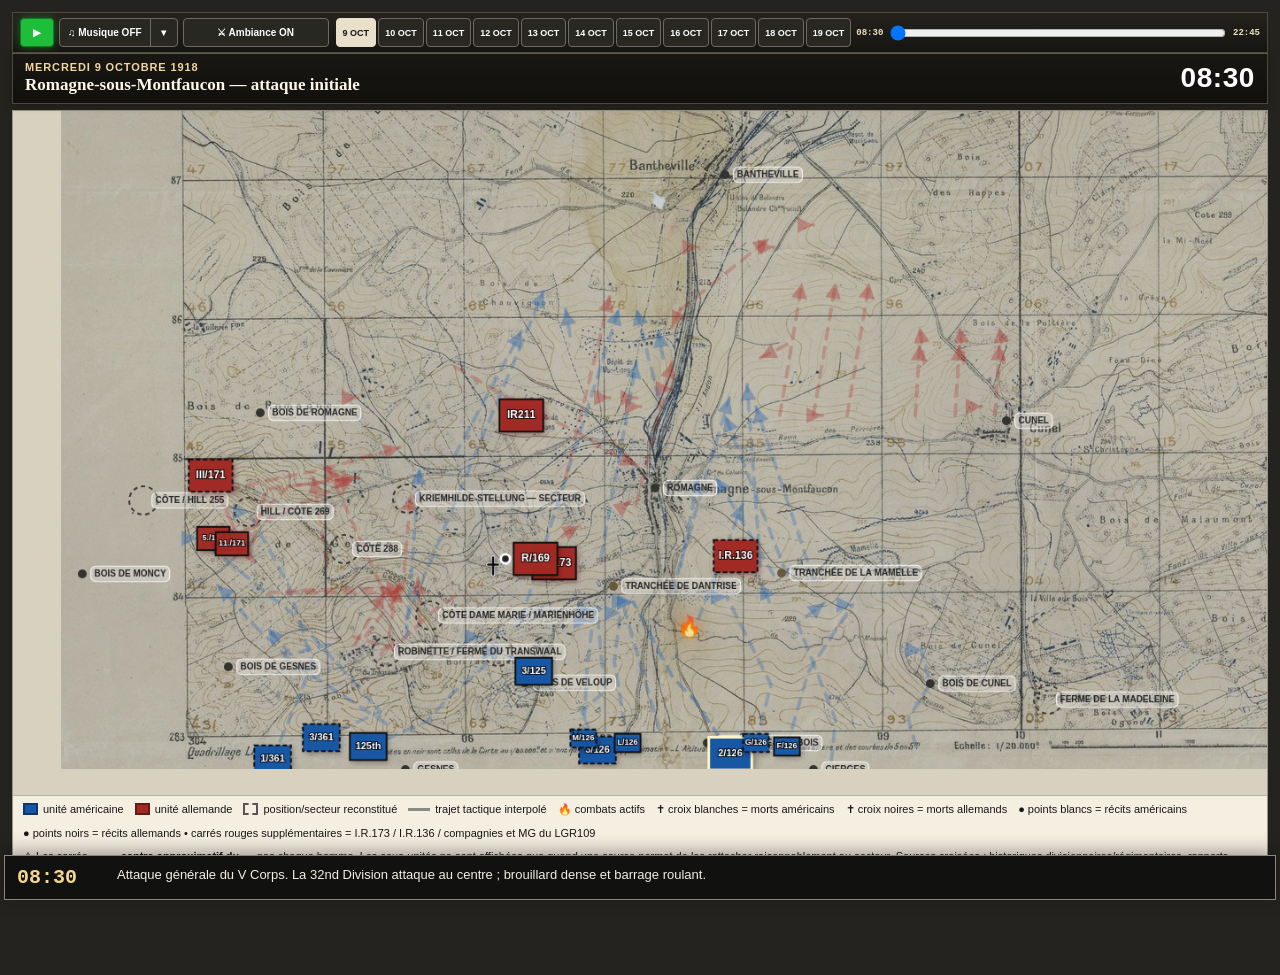
==== commit c02f38ec: "Add files via upload" ====
--- a/index.html
+++ b/index.html
@@ -10,7 +10,7 @@
   --ink:#171717;
   --paper:#eee8da;
   --panel:#f7f2e7;
-  --line:#b6ad9b;
+  --line:#d6d0c4;
   --us:#1657a6;
   --de:#a22a25;
   --gold:#8d6b22;
@@ -40,7 +40,7 @@
 .date{font-size:11px;color:#d7d0c2;margin-top:3px}
 .toolbar{
   display:flex;align-items:center;gap:7px;flex-wrap:wrap;padding:8px;
-  background:#11110f;border:1px solid #555148;margin-bottom:8px;color:#eee8da
+  background:#11110f;border:1px solid #8a8478;margin-bottom:8px;color:#eee8da
 }
 .toolbar button{
   min-height:38px;border:1px solid #6f695e;background:#292722;color:#fff;
@@ -56,10 +56,10 @@
 .main-grid{
   display:grid;grid-template-columns:minmax(0,1fr) 380px;gap:10px;align-items:start
 }
-.map-shell{background:#0f0f0d;border:1px solid #666156;min-width:0}
+.map-shell{background:#0f0f0d;border:1px solid #9a9486;min-width:0}
 .timeline{
   display:grid;grid-template-columns:auto minmax(120px,1fr) auto;gap:9px;align-items:center;
-  padding:8px 10px;background:#171714;color:#eee8da;border-bottom:1px solid #555148
+  padding:8px 10px;background:#171714;color:#eee8da;border-bottom:1px solid #8a8478
 }
 .timeline span{font:700 12px "Courier New",monospace}
 .timeline input{width:100%}
@@ -80,11 +80,11 @@
 #battle{position:absolute;inset:0;width:1420px;height:1020px;pointer-events:none}
 .map-badge{
   position:absolute;left:10px;top:10px;z-index:5;background:rgba(20,19,16,.88);
-  color:#fff;padding:6px 8px;font-size:11px;border:1px solid rgba(255,255,255,.28);
+  color:#fff;padding:6px 8px;font-size:11px;border:1px solid rgba(255,255,255,.44);
   pointer-events:none
 }
 .legend{
-  display:flex;gap:11px;flex-wrap:wrap;padding:7px 10px;background:#f5efe2;border-top:1px solid #847c6c;
+  display:flex;gap:11px;flex-wrap:wrap;padding:7px 10px;background:#f5efe2;border-top:1px solid #b8b1a4;
   font-size:11px
 }
 .legend span{display:inline-flex;align-items:center;gap:5px}
@@ -94,10 +94,10 @@
 .swatch.approx{background:transparent;border-style:dashed;border-color:#555}
 .route-sample{width:22px;border-top:3px solid #555;display:inline-block;opacity:.65}
 .side{
-  background:var(--panel);border:1px solid #7c7467;min-width:0
+  background:var(--panel);border:1px solid #b7b0a3;min-width:0
 }
 .side h2,.side h3{font-family:Georgia,serif}
-.side-head{padding:10px 12px;border-bottom:1px solid var(--line);background:#e7decc}
+.side-head{padding:10px 12px;border-bottom:1px solid rgba(255,255,255,.42);background:#e7decc}
 .side-head h2{margin:0;font-size:18px}
 .side-head .sub{font-size:11px;color:#5c554c;margin-top:2px}
 .unit-list{
@@ -129,7 +129,7 @@
 .eventbar{
   position:fixed;left:50%;transform:translateX(-50%);bottom:0;z-index:9998;
   width:min(1700px, calc(100vw - 8px));
-  margin-top:10px;padding:10px 12px;background:#11110f;color:#f4eee2;border:1px solid #555148;
+  margin-top:10px;padding:10px 12px;background:#11110f;color:#f4eee2;border:1px solid #8e8779;
   display:grid;grid-template-columns:90px 1fr;gap:10px;align-items:start;
   box-shadow:0 -4px 18px rgba(0,0,0,.35)
 }
@@ -137,7 +137,7 @@
 .eventbar .etext{font-size:13px;line-height:1.4}
 .inset{
   position:absolute;right:10px;bottom:10px;width:min(320px,35%);z-index:6;background:#f1eadc;
-  border:2px solid #4a463f;padding:5px;display:none;box-shadow:0 2px 12px rgba(0,0,0,.3)
+  border:2px solid rgba(255,255,255,.46);padding:5px;display:none;box-shadow:0 2px 12px rgba(0,0,0,.3)
 }
 .inset.show{display:block}
 .inset img{width:100%;display:block}
@@ -407,9 +407,9 @@
 .music-split{display:inline-flex;align-items:stretch;position:relative;flex:0 0 auto;vertical-align:middle}
 .music-split #musicBtn{border-top-right-radius:0!important;border-bottom-right-radius:0!important;margin-right:0!important}
 .music-split #musicMenuBtn{min-width:28px;padding-left:7px!important;padding-right:7px!important;border-top-left-radius:0!important;border-bottom-left-radius:0!important;margin-left:-1px!important}
-.music-choice-menu{display:none;position:fixed;z-index:12000;min-width:285px;max-width:min(360px,calc(100vw - 16px));padding:6px;background:#171612;border:1px solid #6b6252;border-radius:7px;box-shadow:0 12px 30px rgba(0,0,0,.48)}
+.music-choice-menu{display:none;position:fixed;z-index:12000;min-width:285px;max-width:min(360px,calc(100vw - 16px));padding:6px;background:#171612;border:1px solid #a39b8e;border-radius:7px;box-shadow:0 12px 30px rgba(0,0,0,.48)}
 .music-choice-menu.open{display:block}
-.music-choice-menu button{display:block;width:100%;text-align:left;padding:8px 10px;margin:0 0 3px;border:1px solid #474238;border-radius:5px;background:#24221d;color:#f3ead7;font:700 12px Arial,sans-serif;cursor:pointer;white-space:normal}
+.music-choice-menu button{display:block;width:100%;text-align:left;padding:8px 10px;margin:0 0 3px;border:1px solid #8e877a;border-radius:5px;background:#24221d;color:#f3ead7;font:700 12px Arial,sans-serif;cursor:pointer;white-space:normal}
 .music-choice-menu button:last-child{margin-bottom:0}
 .music-choice-menu button:hover{background:#343027}
 .music-choice-menu button.active{border-color:#d4ab47;background:#3a321f;color:#fff7d1}
@@ -1932,29 +1932,40 @@
     const p=storyPos(s);
     const isUS = s.side==="US";
     const isSel = s.id===selectedStoryId;
+    const isHover = s.id===hoveredStory;
     const fill = isUS ? "#ffffff" : "#111111";
     const stroke = isUS ? "#111111" : "#ffffff";
     ctx.save();
     ctx.translate(p.x,p.y);
-    ctx.shadowColor=isUS?"rgba(255,255,255,0.25)":"rgba(0,0,0,0.25)";
-    ctx.shadowBlur=isSel?10:4;
+    ctx.shadowColor=isUS?"rgba(0,0,0,0.22)":"rgba(255,255,255,0.22)";
+    ctx.shadowBlur=isSel?11:5;
     ctx.beginPath();
-    ctx.arc(0,0,(isSel?7:5)*sf,0,Math.PI*2);
+    ctx.arc(0,0,(isSel?8.5:6.5)*sf,0,Math.PI*2);
     ctx.fillStyle=fill;
     ctx.fill();
-    ctx.lineWidth=(isSel?3:2)*sf;
+    ctx.lineWidth=(isSel?4.5:3.5)*sf;
     ctx.strokeStyle=stroke;
     ctx.stroke();
-    if(isSel){
-      ctx.font="700 11px Arial"; ctx.textBaseline="middle"; ctx.textAlign="left";
+    if(isSel || isHover){
+      const fs=Math.max(10,Math.round(11*sf));
+      ctx.font=`800 ${fs}px Arial`; ctx.textBaseline="middle"; ctx.textAlign="center";
       const tw=ctx.measureText(s.label).width;
-      ctx.fillStyle="rgba(20,20,18,.85)";
-      ctx.fillRect(10,-11,tw+10,22);
+      const bh=Math.max(20,22*sf), bw=tw+14;
+      const by=-(isSel?18:17)*sf-bh;
+      ctx.shadowColor="rgba(0,0,0,.28)";
+      ctx.shadowBlur=5*sf;
+      ctx.fillStyle="rgba(20,20,18,.92)";
+      if(ctx.roundRect){
+        ctx.beginPath();ctx.roundRect(-bw/2,by,bw,bh,5*sf);ctx.fill();
+      }else{
+        ctx.fillRect(-bw/2,by,bw,bh);
+      }
+      ctx.shadowBlur=0;
       ctx.fillStyle="#fff";
-      ctx.fillText(s.label,15,0);
+      ctx.fillText(s.label,0,by+bh/2);
     }
     ctx.restore();
-    storyHitboxes.push({id:s.id,x:p.x-8,y:p.y-8,w:16,h:16});
+    storyHitboxes.push({id:s.id,x:p.x-11,y:p.y-11,w:22,h:22});
   });
 }
 
@@ -3261,6 +3272,7 @@
 let zoom=1, panX=0, panY=0, baseScale=1, dragging=false, moved=false, downX=0,downY=0, panStartX=0,panStartY=0;
 let showRoutes=true, showAnchors=true, coordMode=false;
 let hitboxes=[], anchorHitboxes=[], casualtyHitboxes=[], storyHitboxes=[];
+let hoveredStory="";
 let adminMode=false, adminSelectedId="romagne", draggingAnchor=false, adminDirty=false;
 let selectedCasualtyId=null, selectedStoryId=null;
 const ADMIN_PASSWORD="ARAGNE55110";
@@ -3364,9 +3376,22 @@
       ctx.beginPath();ctx.arc(a.x,a.y,5,0,Math.PI*2);ctx.fill();
     }
   }
-  ctx.font=adminMode?"700 13px Arial":"700 12px Arial";ctx.textAlign="left";ctx.textBaseline="middle";
+  // Côte 258 : on garde le point, mais on masque uniquement son nom.
+  if(a.id==="h258" && !adminMode){
+    ctx.restore();
+    return;
+  }
+
+  // Les noms suivent maintenant le zoom comme les carrés d'unités.
+  const labelSf=iconScale();
+  const labelFont=Math.max(7,Math.round((adminMode?14:13)*labelSf));
+  ctx.font=`800 ${labelFont}px Arial`;ctx.textAlign="left";ctx.textBaseline="middle";
   const tw=ctx.measureText(a.name).width;
-  const rx=a.x+12, ry=a.y-11, rw=tw+10, rh=22, rr=7;
+  const padX=5*labelSf;
+  const boxH=Math.max(13,22*labelSf);
+  const offX=12*labelSf;
+  const rr=Math.max(3,7*labelSf);
+  const rx=a.x+offX, ry=a.y-boxH/2, rw=tw+(padX*2), rh=boxH;
   ctx.globalAlpha=1;
   ctx.beginPath();
   if(ctx.roundRect){
@@ -3378,14 +3403,13 @@
     ctx.arcTo(rx,ry+rh,rx,ry,rr);
     ctx.arcTo(rx,ry,rx+rw,ry,rr);
   }
-  ctx.fillStyle="rgba(255,255,255,0.10)";
+  ctx.fillStyle="rgba(255,255,255,0.28)";
   ctx.fill();
-  ctx.lineWidth=1;
-  ctx.strokeStyle="rgba(255,255,255,0.30)";
+  ctx.lineWidth=Math.max(.7,1.5*labelSf);
+  ctx.strokeStyle="rgba(255,255,255,0.82)";
   ctx.stroke();
-  ctx.strokeStyle="rgba(255,255,255,0.90)";
-  ctx.strokeText(a.name,a.x+16,a.y);
-  ctx.fillStyle="#111";ctx.fillText(a.name,a.x+16,a.y);
+  ctx.fillStyle="#111";
+  ctx.fillText(a.name,rx+padX,a.y);
   ctx.restore();
 }
 function drawUnit(u,p){
@@ -3393,29 +3417,23 @@
   const sf=iconScale();
   const isSub=(u.level==="company"||u.level==="section");
   const isDE=u.side==="DE";
-  const baseW=(isSub?31:42)+(isDE?8:0);
-  const baseH=(isSub?22:31)+(isDE?6:0);
-  const w=(isSel?baseW+7:(isHover?baseW+3:baseW))*sf;
-  const h=(isSel?baseH+6:(isHover?baseH+3:baseH))*sf;
+  const sizeBoost=isSub?1.18:1.24;
+  const baseW=((isSub?31:42)+(isDE?8:0))*sizeBoost;
+  const baseH=((isSub?22:31)+(isDE?6:0))*sizeBoost;
+  const w=(isSel?baseW+9:(isHover?baseW+5:baseW))*sf;
+  const h=(isSel?baseH+8:(isHover?baseH+4:baseH))*sf;
 
   ctx.save();
   ctx.translate(p.x,p.y);
   if((u.confidence||"").includes("reconstitu")||(u.confidence||"").includes("approximatif")) ctx.setLineDash([5,3]);
 
-  if(isDE){
-    ctx.shadowColor="rgba(170,28,28,0.40)";
-    ctx.shadowBlur=8*sf;
-    ctx.shadowOffsetX=3*sf;
-    ctx.shadowOffsetY=3*sf;
-  }else{
-    ctx.shadowColor="rgba(0,0,0,.24)";
-    ctx.shadowBlur=5*sf;
-    ctx.shadowOffsetX=0;
-    ctx.shadowOffsetY=0;
-  }
+  ctx.shadowColor=isDE?"rgba(72,8,8,0.48)":"rgba(0,0,0,0.34)";
+  ctx.shadowBlur=(isSel?11:(isHover?9:8))*sf;
+  ctx.shadowOffsetX=(isSel?4.2:3.2)*sf;
+  ctx.shadowOffsetY=(isSel?4.2:3.2)*sf;
 
   ctx.fillStyle=color;
-  ctx.globalAlpha=isSub?.92:.97;
+  ctx.globalAlpha=isSub?.94:.98;
   ctx.fillRect(-w/2,-h/2,w,h);
   ctx.globalAlpha=1;
 
@@ -3423,14 +3441,14 @@
   ctx.shadowOffsetX=0;
   ctx.shadowOffsetY=0;
   ctx.strokeStyle=isSel?"#fff5c2":"#111";
-  ctx.lineWidth=(isSel?3.5:(isHover?2.7:2.2))*sf;
+  ctx.lineWidth=(isSel?3.8:(isHover?3.0:2.5))*sf;
   ctx.strokeRect(-w/2,-h/2,w,h);
   ctx.setLineDash([]);
 
   ctx.fillStyle="#fff";
-  ctx.strokeStyle="rgba(0,0,0,.74)";
-  ctx.lineWidth=2.2*sf;
-  const fontSize=Math.max(isSub?8:9,Math.round((isSub?9.5:(isDE?13:12))*sf));
+  ctx.strokeStyle="rgba(0,0,0,.82)";
+  ctx.lineWidth=2.5*sf;
+  const fontSize=Math.max(isSub?9:10,Math.round((isSub?10.5:(isDE?14.5:13.5))*sf));
   ctx.font=`800 ${fontSize}px Arial`;
   ctx.textAlign="center";
   ctx.textBaseline="middle";
@@ -3884,9 +3902,16 @@
 
   const p=localPoint(e.clientX,e.clientY),x=p.x,y=p.y;
   if(!dragging){
+    const storyHit=[...storyHitboxes].reverse().find(h=>x>=h.x&&x<=h.x+h.w&&y>=h.y&&y<=h.y+h.h);
+    const newStoryHover=storyHit?storyHit.id:"";
     const hit=[...hitboxes].reverse().find(h=>x>=h.x&&x<=h.x+h.w&&y>=h.y&&y<=h.y+h.h);
     const newHover=hit?hit.id:"";
-    if(newHover!==hovered){hovered=newHover;viewport.style.cursor=hovered?"pointer":"default";draw();}
+    if(newStoryHover!==hoveredStory || newHover!==hovered){
+      hoveredStory=newStoryHover;
+      hovered=newHover;
+      viewport.style.cursor=(hoveredStory||hovered)?"pointer":"default";
+      draw();
+    }
     return;
   }
   const dx=e.clientX-downX,dy=e.clientY-downY;
@@ -3920,9 +3945,9 @@
     else if(touchPointers.size===0){touchGesture="";touchHadPinch=false;touchMoved=false;}
     return;
   }
-  dragging=false;hovered="";viewport.classList.remove("dragging");draw();
+  dragging=false;hovered="";hoveredStory="";viewport.classList.remove("dragging");draw();
 });
-viewport.addEventListener("pointerleave",()=>{if(!dragging&&hovered){hovered="";viewport.style.cursor="default";draw();}});
+viewport.addEventListener("pointerleave",()=>{if(!dragging&&(hovered||hoveredStory)){hovered="";hoveredStory="";viewport.style.cursor="default";draw();}});
 window.addEventListener("resize",fit);
 
 const calibrationSource=loadCalibration();
@@ -4319,13 +4344,13 @@
       const stroke = isUS ? "#111111" : "#ffffff";
       ctx.save();
       ctx.translate(p.x,p.y);
-      ctx.shadowColor=isUS?"rgba(255,255,255,0.25)":"rgba(0,0,0,0.25)";
-      ctx.shadowBlur=isSel?10:4;
+      ctx.shadowColor=isUS?"rgba(0,0,0,0.22)":"rgba(255,255,255,0.22)";
+      ctx.shadowBlur=isSel?11:5;
       ctx.beginPath();
-      ctx.arc(0,0,(isSel?7:5)*sf,0,Math.PI*2);
+      ctx.arc(0,0,(isSel?8.5:6.5)*sf,0,Math.PI*2);
       ctx.fillStyle=fill;
       ctx.fill();
-      ctx.lineWidth=(isSel?3:2)*sf;
+      ctx.lineWidth=(isSel?4.5:3.5)*sf;
       ctx.strokeStyle=stroke;
       ctx.stroke();
       if(isSel){
@@ -4337,7 +4362,7 @@
         ctx.fillText(s.label,15,0);
       }
       ctx.restore();
-      storyHitboxes.push({id:s.id,x:p.x-8,y:p.y-8,w:16,h:16});
+      storyHitboxes.push({id:s.id,x:p.x-11,y:p.y-11,w:22,h:22});
     });
   };
 
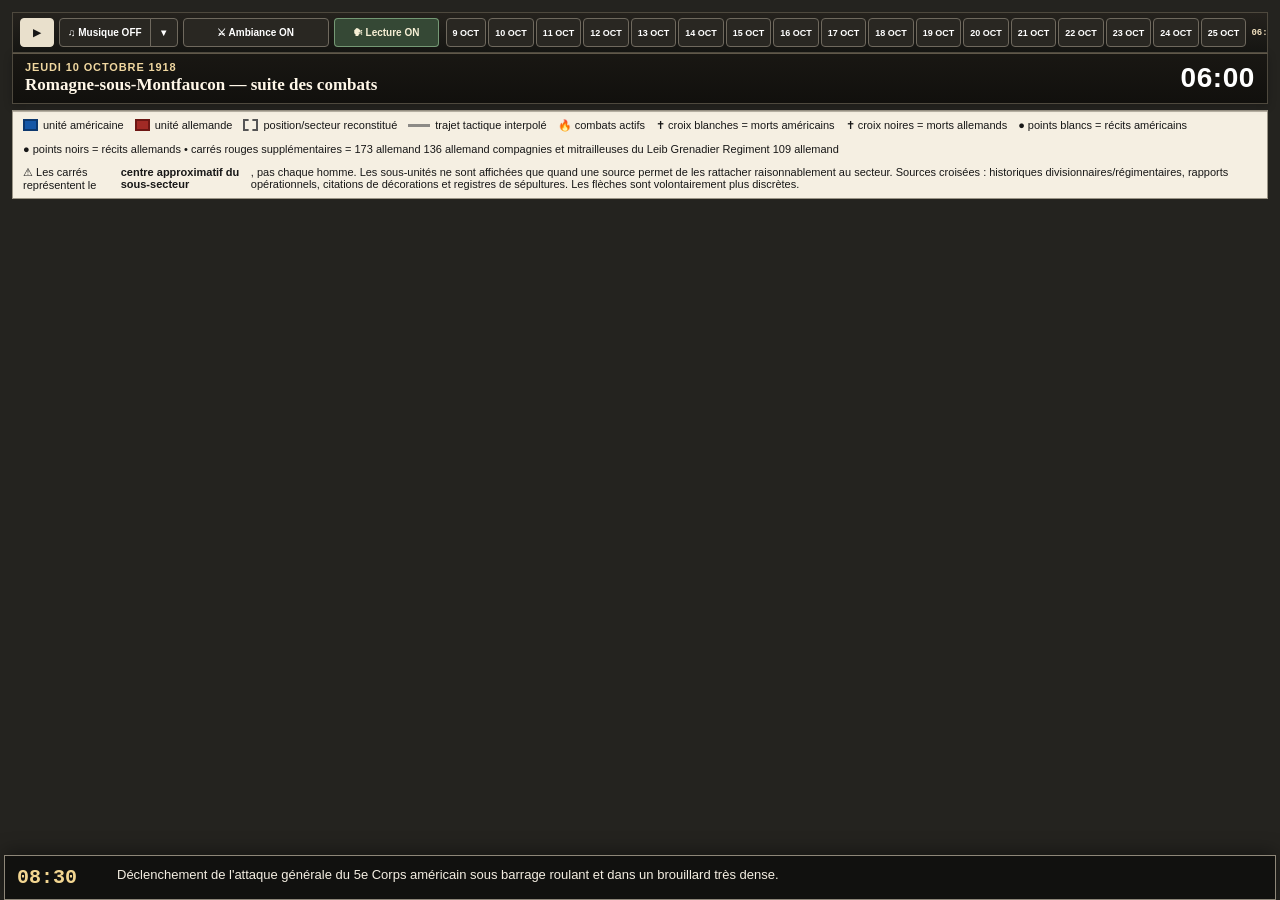
==== commit 6b24f8e2: "Add files via upload" ====
--- a/index.html
+++ b/index.html
@@ -441,7 +441,7 @@
   .day-switch{display:none!important}
   .toolbar.compact-bar .compact-time{font-size:10px;align-self:center}
   #timelineStart{grid-column:1;grid-row:2;text-align:left}
-  #timeSlider{grid-column:2 / 4;grid-row:2;width:100%!important;min-width:0}
+  #timeSlider{grid-column:2 4;grid-row:2;width:100%!important;min-width:0}
   #timelineEnd{display:none}
   .battle-sticky{top:88px!important}
   .legend{font-size:9px;gap:6px;padding:5px 7px}
@@ -473,9 +473,9 @@
 @media(max-width:720px){
   .toolbar.compact-bar{grid-template-columns:48px minmax(0,1fr) auto!important}
   .toolbar.compact-bar #ambienceBtn{grid-column:3!important;grid-row:1!important;height:44px!important;min-height:44px!important;padding:0 10px!important;font-size:11px!important;white-space:nowrap}
-  .mobile-day-wrap{grid-column:1 / -1!important;grid-row:2!important}
+  .mobile-day-wrap{grid-column:1 -1!important;grid-row:2!important}
   #timelineStart{grid-column:1!important;grid-row:3!important}
-  #timeSlider{grid-column:2 / 4!important;grid-row:3!important}
+  #timeSlider{grid-column:2 4!important;grid-row:3!important}
 }
 @media(max-width:390px){
   #ambienceBtn{min-width:0!important;padding:0 8px!important;font-size:10px!important}
@@ -501,6 +501,8 @@
   background:#f22828 !important;
 }
 
+
+#adminPanel,#adminPassModal,#adminBanner{display:none!important;visibility:hidden!important;pointer-events:none!important}
 </style>
 <style id="final-mobile">
 /* Version publique finale — étalonnage embarqué. */
@@ -535,7 +537,7 @@
   .music-split #musicMenuBtn{width:44px!important;font-size:16px!important}
   .mobile-day-wrap{
     display:grid!important;grid-template-columns:48px minmax(0,1fr) 48px!important;align-items:stretch!important;
-    grid-column:1 / -1!important;grid-row:2!important;gap:5px!important;width:100%!important;
+    grid-column:1 -1!important;grid-row:2!important;gap:5px!important;width:100%!important;
   }
   .mobile-day-arrow{
     display:block!important;width:48px!important;height:48px!important;min-height:48px!important;padding:0!important;
@@ -621,12 +623,13 @@
   </div>
 
   <div class="toolbar compact-bar">
-    <button type="button" class="primary compact-play" id="play30" title="Lecture / Pause">▶</button>
+    <button type="button" class="primary compact-play" id="play30" title="Lecture Pause">▶</button>
     <div class="music-split" id="musicSplit">
-      <button type="button" id="musicBtn" title="Activer / couper la musique">♫ Musique OFF</button>
+      <button type="button" id="musicBtn" title="Activer couper la musique">♫ Musique OFF</button>
       <button type="button" id="musicMenuBtn" title="Choisir la musique" aria-expanded="false">▾</button>
     </div>
-    <button type="button" id="ambienceBtn" title="Activer / couper l'ambiance sonore">⚔ Ambiance ON</button>
+    <button type="button" id="ambienceBtn" title="Activer couper l'ambiance sonore">⚔ Ambiance ON</button>
+    <button type="button" id="lectureModeBtn" title="Lecture vocale synchronisée ou lecture normale 50 secondes" style="min-width:105px;font-size:10px;padding:0 8px;background:#354835;color:#f6efd5;border:1px solid rgba(170,220,170,.55)">🗣 Lecture ON</button>
 
     <div class="mobile-day-wrap" aria-label="Navigation par jour">
       <button type="button" class="mobile-day-arrow" id="mobilePrevDay" aria-label="Jour précédent">◀</button>
@@ -644,6 +647,12 @@
           <option value="d17">17 OCT</option>
           <option value="d18">18 OCT</option>
           <option value="d19">19 OCT</option>
+          <option value="d20">20 OCT</option>
+          <option value="d21">21 OCT</option>
+          <option value="d22">22 OCT</option>
+          <option value="d23">23 OCT</option>
+          <option value="d24">24 OCT</option>
+          <option value="d25">25 OCT</option>
         </select>
       </label>
       <button type="button" class="mobile-day-arrow" id="mobileNextDay" aria-label="Jour suivant">▶</button>
@@ -661,6 +670,12 @@
       <button type="button" id="day17Btn">17 OCT</button>
       <button type="button" id="day18Btn">18 OCT</button>
       <button type="button" id="day19Btn">19 OCT</button>
+      <button type="button" id="day20Btn">20 OCT</button>
+      <button type="button" id="day21Btn">21 OCT</button>
+      <button type="button" id="day22Btn">22 OCT</button>
+      <button type="button" id="day23Btn">23 OCT</button>
+      <button type="button" id="day24Btn">24 OCT</button>
+      <button type="button" id="day25Btn">25 OCT</button>
     </div>
 
     <span class="compact-time" id="timelineStart">06:00</span>
@@ -690,6 +705,51 @@
     <button type="button" data-music-index="4"><span>By the Light of the Polar Star</span><span class="music-sub">U.S. Marine Band — très posée</span></button>
   </div>
 
+  <div class="admin-panel" id="adminPanel">
+    <div class="admin-top">
+      <strong>Mode admin — étalonnage des repères</strong>
+      <div class="admin-actions">
+        <button type="button" id="adminSaveBtn">Sauvegarder</button>
+        <button type="button" id="adminExportBtn">Exporter JSON</button>
+        <button type="button" id="adminCopyBtn">Copier JSON</button>
+        <button type="button" class="danger" id="adminClose">Fermer</button>
+      </div>
+    </div>
+    <div class="admin-body">
+      <div class="admin-left">
+        <p class="admin-help">Choisis un point ci-dessous. En mode admin, tu peux aussi cliquer glisser le repère directement sur la carte, ou cliquer ailleurs pour y placer le point sélectionné.</p>
+        <input class="admin-search" id="anchorSearch" type="search" placeholder="Chercher un point : Romagne, Robinette, Bois...">
+        <div class="anchor-list" id="anchorList"></div>
+      </div>
+      <div class="admin-right">
+        <div class="admin-selected">
+          <h3 id="adminPointName">Point</h3>
+          <p id="adminPointDesc">Sélectionne un point pour l'ajuster.</p>
+          <div class="xy-box">
+            <label>X<input id="anchorX" type="number" step="1"></label>
+            <label>Y<input id="anchorY" type="number" step="1"></label>
+          </div>
+          <div class="admin-actions" style="margin-top:8px">
+            <button type="button" id="adminApplyXY">Appliquer X/Y</button>
+            <button type="button" id="adminPlaceCenter">Placer au centre visible</button>
+          </div>
+          <div class="nudge">
+            <button type="button" class="up" data-dx="0" data-dy="-1">▲</button>
+            <button type="button" class="left" data-dx="-1" data-dy="0">◀</button>
+            <button type="button" class="center" id="adminStepBtn">Pas ×1</button>
+            <button type="button" class="right" data-dx="1" data-dy="0">▶</button>
+            <button type="button" class="down" data-dx="0" data-dy="1">▼</button>
+          </div>
+          <div class="admin-status" id="adminStatus">Admin prêt.</div>
+        </div>
+        <div class="admin-side-note">
+          <b>Conseil :</b> utilise d'abord le clic glisser sur la carte, puis affine avec les flèches. Le point 258 reste visible sans son nom en mode normal ; en admin, son libellé réapparaît pour faciliter l'étalonnage.
+        </div>
+      </div>
+    </div>
+  </div>
+  <div class="admin-mode-banner" id="adminBanner">MODE ADMIN — clique glisse un repère pour l'ajuster</div>
+
   <div class="battle-sticky" id="battleSticky">
     <div class="battle-sticky-left">
       <div class="battle-sticky-date" id="battleHeroDate">JEUDI 10 OCTOBRE 1918</div>
@@ -713,7 +773,7 @@
           <img class="map-img" id="mapImg" alt="Canevas de tir 1918 autour de Romagne-sous-Montfaucon" src="assets/map.png">
           <canvas id="battle" width="1420" height="1020"></canvas>
           <div class="map-badge">Canevas de tir • feuille Dun-sur-Meuse • pixels d'origine</div>
-          <div class="inset" id="inset"><img alt="Plan général d'attaque du V Corps, 9 octobre 1918" src="assets/inset.png"><small>Plan général V Corps, 9 octobre 1918 — utilisé comme contrôle de direction, pas comme fond de précision.</small></div>
+          <div class="inset" id="inset"><img alt="Plan général d'attaque du 5e Corps américain, 9 octobre 1918" src="assets/inset.png"><small>Plan général 5e Corps américain, 9 octobre 1918 — utilisé comme contrôle de direction, pas comme fond de précision.</small></div>
           <div class="coord" id="coord"></div>
         </div>
       </div>
@@ -726,7 +786,7 @@
         <span>✝ croix blanches = morts américains</span>
         <span>✝ croix noires = morts allemands</span>
         <span>● points blancs = récits américains</span>
-        <span>● points noirs = récits allemands • carrés rouges supplémentaires = I.R.173 / I.R.136 / compagnies et MG du LGR109</span>
+        <span>● points noirs = récits allemands • carrés rouges supplémentaires = 173 allemand 136 allemand compagnies et mitrailleuses du Leib Grenadier Regiment 109 allemand</span>
         <span>⚠ Les carrés représentent le <b>centre approximatif du sous-secteur</b>, pas chaque homme. Les sous-unités ne sont affichées que quand une source permet de les rattacher raisonnablement au secteur. Sources croisées : historiques divisionnaires/régimentaires, rapports opérationnels, citations de décorations et registres de sépultures. Les flèches sont volontairement plus discrètes.</span>
       </div>
     </section>
@@ -751,14 +811,14 @@
 
   <div class="eventbar">
     <div class="etime" id="eventTime">08:30</div>
-    <div class="etext" id="eventText">Déclenchement de l'attaque générale du V Corps sous barrage roulant et dans un brouillard très dense.</div>
+    <div class="etext" id="eventText">Déclenchement de l'attaque générale du 5e Corps américain sous barrage roulant et dans un brouillard très dense.</div>
   </div>
 </div>
 
 <script>
 (function(){
 "use strict";
-const W=1420,H=1020, DAY_MS=45000;
+const W=1420,H=1020, DAY_MS=50000;
 const US="#1657a6", DE="#a22a25", DARK="#111";
 
 const anchors=[
@@ -769,29 +829,29 @@
   {id:"cierges",name:"CIERGES",x:850,y:1020,kind:"village",desc:"Cierges — secteur de départ/mouvement du 38th Infantry."},
   {id:"grange",name:"LA GRANGE-AUX-BOIS",x:730,y:990,kind:"place",desc:"La Grange-aux-Bois — axe routier sud vers Romagne."},
 
-  {id:"c255",name:"CÔTE / HILL 255",x:93,y:716,kind:"approx",desc:"Hauteur 255, fortement disputée à l'ouest de Romagne. À étalonner précisément."},
-  {id:"h258",name:"HILL / CÔTE 258",x:494,y:887,kind:"approx",desc:"Hauteur 258, objectif du 125th Infantry. À étalonner."},
-  {id:"h269",name:"HILL / CÔTE 269",x:212,y:729,kind:"approx",desc:"Hauteur 269, secteur du 361st Infantry. À étalonner."},
+  {id:"c255",name:"CÔTE HILL 255",x:93,y:716,kind:"approx",desc:"Hauteur 255, fortement disputée à l'ouest de Romagne. À étalonner précisément."},
+  {id:"h258",name:"",x:494,y:887,kind:"approx",desc:"Hauteur 258, objectif du 125th américain Infantry. À étalonner."},
+  {id:"h269",name:"HILL CÔTE 269",x:212,y:729,kind:"approx",desc:"Hauteur 269, secteur du 361st Infantry. À étalonner."},
   {id:"c288",name:"CÔTE 288",x:320,y:771,kind:"approx",desc:"Côte 288 — ajoutée comme repère d'étalonnage pour les combats à l'ouest/nord-ouest."},
-  {id:"dame_marie",name:"CÔTE DAME MARIE / MARIENHÖHE",x:417,y:846,kind:"approx",desc:"Côte Dame Marie / Marienhöhe dans les récits allemands et américains."},
-
-  {id:"robinette",name:"ROBINETTE / FERME DU TRANSWAAL",x:367,y:887,kind:"approx",desc:"Robinette Ferme, identifiée avec le secteur de la Ferme du Transwaal. Point crucial des contre-attaques."},
-  {id:"madeleine",name:"FERME DE LA MADELEINE",x:1115,y:941,kind:"approx",desc:"Ferme de la Madeleine — point de résistance dans le secteur de la 3rd Division."},
+  {id:"dame_marie",name:"CÔTE DAME MARIE MARIENHÖHE",x:417,y:846,kind:"approx",desc:"Côte Dame Marie Marienhöhe dans les récits allemands et américains."},
+
+  {id:"robinette",name:"ROBINETTE FERME DU TRANSWAAL",x:367,y:887,kind:"approx",desc:"Robinette Ferme, identifiée avec le secteur de la Ferme du Transwaal. Point crucial des contre-attaques."},
+  {id:"madeleine",name:"FERME DE LA MADELEINE",x:1115,y:941,kind:"approx",desc:"Ferme de la Madeleine — point de résistance dans le secteur de la 3rd Division américaine."},
 
   {id:"mamelle",name:"TRANCHÉE DE LA MAMELLE",x:814,y:798,kind:"trench",desc:"Tranchée de la Mamelle, défenses au sud-est de Romagne."},
   {id:"dantrise",name:"TRANCHÉE DE DANTRISE",x:624,y:813,kind:"trench",desc:"Tranchée de Dantrise, secteur d'arrêt du 3/126 selon les récits."},
-  {id:"kriemhilde",name:"KRIEMHILDE-STELLUNG — SECTEUR",x:391,y:714,kind:"approx",desc:"Repère de secteur pour la ligne Kriemhilde-Stellung. Une ligne complète sera ajoutée plus tard."},
+  {id:"kriemhilde",name:"KRIEMHILDE-STELLUNG — SECTEUR",x:391,y:714,kind:"approx",desc:"Repère de secteur pour la ligne ligne Kriemhilde. Une ligne complète sera ajoutée plus tard."},
 
   {id:"bois_romagne",name:"BOIS DE ROMAGNE",x:225,y:617,kind:"wood",desc:"Bois de Romagne, à l'ouest de Romagne."},
   {id:"bois_gesnes",name:"BOIS DE GESNES",x:189,y:904,kind:"wood",desc:"Bois de Gesnes, secteur de combats à l'ouest."},
   {id:"bois_moncy",name:"BOIS DE MONCY",x:24,y:799,kind:"wood",desc:"Bois de Moncy, cité dans la progression américaine."},
-  {id:"bois_cunel",name:"BOIS DE CUNEL",x:982,y:923,kind:"wood",desc:"Bois de Cunel, attaqué par la 3rd Division."},
-  {id:"bois_veloup",name:"BOIS DE VELOUP",x:524,y:922,kind:"wood",desc:"Bois de Veloup, repère de ligne dans les rapports du V Corps."}
+  {id:"bois_cunel",name:"BOIS DE CUNEL",x:982,y:923,kind:"wood",desc:"Bois de Cunel, attaqué par la 3rd Division américaine."},
+  {id:"bois_veloup",name:"BOIS DE VELOUP",x:524,y:922,kind:"wood",desc:"Bois de Veloup, repère de ligne dans les rapports du 5e Corps américain."}
 ];
 
 const units=[
 {
- id:"126-2", side:"US", short:"2/126", name:"2e Bataillon, 126th Infantry", parent:"63rd Infantry Brigade • 32nd Division",
+ id:"126-2", side:"US", short:"2/126", name:"2e Bataillon, 126th américain Infantry", parent:"63rd Infantry Brigade • 32nd Division américaine",
  confidence:"axe général documenté • placement affiné d'après lecture croisée et correction utilisateur",
  mission:"Déborder depuis La Grange-aux-Bois vers le sud-ouest de Romagne ; approcher la Tranchée de Dantrise puis seulement, le 10 octobre, pousser au contact du système Dantrise–Mamelle.",
  summary:"Le 2/126 ne doit pas être montré comme déjà haut dans Romagne le 9 octobre. Ses éléments avancés restent surtout au sud-ouest du village, sous ou juste devant la Tranchée de Dantrise, tandis que les Allemands tiennent encore des tronçons de la ligne. Le 10 octobre, une partie du bataillon glisse davantage vers la Mamelle.",
@@ -800,10 +860,10 @@
   ["08:30","Départ avec le barrage roulant ; visibilité très faible."],
   ["~09:30","Le brouillard se lève et les nids de mitrailleuses allemands gagnent en efficacité."],
   ["Fin de matinée","Le bataillon gagne le terrain intermédiaire mais ne nettoie pas Romagne."],
-  ["9 oct. après-midi","Les éléments avancés restent sous / au sud de la Tranchée de Dantrise ; la tranchée reste au moins en partie allemande."],
+  ["9 oct. après-midi","Les éléments avancés restent sous et au sud de la Tranchée de Dantrise ; la tranchée reste au moins en partie allemande."],
   ["10 oct.","Le bataillon travaille davantage vers le système Dantrise–Mamelle sans disparition immédiate de toute la défense allemande."]
  ],
- sources:"32nd Division in the World War ; History of the 126th Infantry ; Fifth Corps operations, 9–10 Oct. 1918.",
+ sources:"32nd Division américaine in the World War ; History of the 126th américain Infantry ; Fifth Corps operations, 9–10 Oct. 1918.",
  points:[
   {m:510,x:762,y:982},{m:570,x:742,y:936},{m:630,x:718,y:888},
   {m:690,x:705,y:854},{m:750,x:696,y:834},{m:810,x:692,y:828},
@@ -811,19 +871,19 @@
  ]
 },
 {
- id:"126-3", side:"US", short:"3/126", name:"3e Bataillon, 126th Infantry", parent:"63rd Infantry Brigade • 32nd Division",
+ id:"126-3", side:"US", short:"3/126", name:"3e Bataillon, 126th américain Infantry", parent:"63rd Infantry Brigade • 32nd Division américaine",
  confidence:"axe routier documenté • point d'arrêt reconstitué",
  mission:"Avancer à gauche du 2/126, à cheval sur la route La Grange-aux-Bois–Romagne, et buter sur la Tranchée de Dantrise au sud-ouest de Romagne.",
  summary:"Le 3/126 progresse vers le nord-ouest mais se heurte aux feux convergents des hauteurs et à la Tranchée de Dantrise, qui reste encore occupée par les Allemands. Les compagnies M, L et I sont engagées au plus près de l'axe de Romagne, mais le bataillon reste globalement sous la tranchée et au sud-ouest du village.",
  maneuver:"La route descend dans un couloir naturel dominé de part et d'autre. M passe à gauche de l'axe, L le chevauche, I vient à droite. Sous les feux de mitrailleuses, la ligne doit se réorganiser et une partie du bataillon recule d'environ un demi-kilomètre.",
  timeline:[
   ["08:30","M et L en première ligne ; I rejoint la ligne à droite de L."],
-  ["~09:30–10:30","Progression ralentie par les nids de MG à mesure que le brouillard se lève."],
+  ["~09:30–10:30","Progression ralentie par les nids de mitrailleuses à mesure que le brouillard se lève."],
   ["Fin matinée","M arrive très près des tranchées ; L et I subissent des feux venant de plusieurs directions."],
   ["Midi","Le secteur est stoppé à/près de la Tranchée de Dantrise."],
   ["Après-midi","Réorganisation et maintien d'une ligne au sud-ouest de Romagne."]
  ],
- sources:"History of the 126th Infantry ; 32nd Division operational history.",
+ sources:"History of the 126th américain Infantry ; 32nd Division américaine operational history.",
  points:[
   {m:510,x:560,y:980},{m:555,x:585,y:925},{m:615,x:620,y:855},
   {m:675,x:655,y:800},{m:720,x:665,y:780},{m:900,x:665,y:780},
@@ -831,18 +891,18 @@
  ]
 },
 {
- id:"125", side:"US", short:"125th", name:"125th Infantry — bataillon d'assaut vers Hill 258", parent:"63rd Infantry Brigade • 32nd Division",
+ id:"125", side:"US", short:"125th américain", name:"125th américain Infantry — bataillon d'assaut vers Hill 258", parent:"63rd Infantry Brigade • 32nd Division américaine",
  confidence:"direction documentée • sommet placé par relation au terrain",
- mission:"À gauche du 126th, gagner la hauteur 258 puis contribuer à l'enveloppement des défenses de la Kriemhilde-Stellung à l'ouest de Romagne.",
- summary:"Un bataillon du 125th atteint le sommet de Hill 258 le matin. La manœuvre sert le plan de la 32nd Division : pénétrer au sud de Romagne puis rouler la défense vers l'ouest.",
+ mission:"À gauche du 126th américain, gagner la hauteur 258 puis contribuer à l'enveloppement des défenses de la ligne Kriemhilde à l'ouest de Romagne.",
+ summary:"Un bataillon du 125th américain atteint le sommet de Hill 258 le matin. La manœuvre sert le plan de la 32nd Division américaine : pénétrer au sud de Romagne puis rouler la défense vers l'ouest.",
  maneuver:"Le mouvement représenté part du secteur de Gesnes et remonte sur les hauteurs à l'ouest/nord-ouest. Le sommet exact de Hill 258 n'est pas imprimé clairement sur ce recadrage : son marqueur est donc volontairement traité comme position reconstituée.",
  timeline:[
   ["08:30","Départ de l'assaut avec la 63rd Brigade."],
   ["~09:30","Un bataillon parvient sur le sommet de Hill 258 malgré les mitrailleuses."],
   ["Matin–midi","Combats pour consolider les hauteurs et maintenir la liaison avec les unités voisines."],
-  ["Après-midi","Pression vers le système défensif de Côte Dame Marie / Bois de Gesnes."]
+  ["Après-midi","Pression vers le système défensif de Côte Dame Marie Bois de Gesnes."]
  ],
- sources:"The 32nd Division in the World War ; account of the assault on Hill 258.",
+ sources:"The 32nd Division américaine in the World War ; account of the assault on Hill 258.",
  points:[
   {m:510,x:360,y:830},{m:555,x:340,y:785},{m:585,x:310,y:730},
   {m:630,x:280,y:680},{m:900,x:275,y:675},{m:1365,x:275,y:675}
@@ -852,7 +912,7 @@
  id:"361-1", side:"US", short:"1/361", name:"1er Bataillon, 361st Infantry", parent:"181st Infantry Brigade • 91st Division (attached)",
  confidence:"objectif et horaire documentés • emplacement cartographique approximatif",
  mission:"Déborder sur la gauche et attaquer Hill 269 depuis le sud, afin de tenir la ligne Hill 255–Hill 269 et protéger la jonction entre divisions.",
- summary:"Le 1/361 se déplace vers Hill 269 et consolide la hauteur au cours de la matinée. Ce mouvement est distinct de l'assaut du 3/361 contre Hill 255.",
+ summary:"Le 1/361 se déplace vers Hill 269 et consolide la hauteur au cours de la matinée. Ce mouvement est distinct de l'assaut du 3 du 361 américain contre Hill 255.",
  maneuver:"L'axe ouest est très différent de l'attaque directe vers Romagne. Le bataillon cherche le terrain couvert et remonte vers la hauteur 269 dans/près du Bois de Moncy. Sur ce canevas, le symbole de Hill 269 est une reconstruction de secteur.",
  timeline:[
   ["08:30","Mouvement offensif vers Hill 269 depuis le sud."],
@@ -866,10 +926,10 @@
  ]
 },
 {
- id:"361-3", side:"US", short:"3/361", name:"3e Bataillon, 361st Infantry + Co. F", parent:"181st Infantry Brigade • 91st Division (attached)",
+ id:"361-3", side:"US", short:"3 du 361 américain", name:"3e Bataillon, 361st Infantry + Co. F", parent:"181st Infantry Brigade • 91st Division (attached)",
  confidence:"progression horaire très bien documentée • translation sur canevas reconstituée",
- mission:"Attaquer Hill 255 ; Company I avec un peloton de MG assure la liaison de combat avec la 32nd Division.",
- summary:"C'est l'une des trajectoires les mieux chronométrées. Le 3/361 atteint les bois au sud de Hill 255 mais ne prend pas le sommet le 9 octobre. À 20 h, sa ligne est encore environ 150 m au sud de la crête.",
+ mission:"Attaquer Hill 255 ; Company I avec un peloton de mitrailleuses assure la liaison de combat avec la 32nd Division américaine.",
+ summary:"C'est l'une des trajectoires les mieux chronométrées. Le 3 du 361 américain atteint les bois au sud de Hill 255 mais ne prend pas le sommet le 9 octobre. À 20 h, sa ligne est encore environ 150 m au sud de la crête.",
  maneuver:"M et L sont en tête, K et F en soutien ; I protège le flanc droit. Le bataillon s'approche par les bois, demande de l'artillerie sur la hauteur, se retranche à midi puis tente une nouvelle progression l'après-midi. La carte corrige ici l'ancienne version : Hill 255 n'est PAS affichée comme conquise le 9.",
  timeline:[
   ["09:03","Centre du front signalé dans le journal de marche du régiment."],
@@ -891,41 +951,41 @@
  ]
 },
 {
- id:"127-1", side:"US", short:"1/127", name:"1er Bataillon, 127th Infantry", parent:"64th Infantry Brigade • 32nd Division",
+ id:"127-1", side:"US", short:"1/127", name:"1er Bataillon, 127th américain Infantry", parent:"64th Infantry Brigade • 32nd Division américaine",
  confidence:"mission de liaison documentée • trajet de soutien reconstitué",
- mission:"Suivre le 125th et maintenir la liaison avec le 361st ; être prêt à renforcer l'attaque de Hill 255 si le 361st est bloqué.",
+ mission:"Suivre le 125th américain et maintenir la liaison avec le 361st ; être prêt à renforcer l'attaque de Hill 255 si le 361st est bloqué.",
  summary:"Le 1/127 est d'abord employé pour la liaison entre la 32nd et le 361st, puis vient soutenir l'effort sur le secteur de Hill 255 dans l'après-midi.",
- maneuver:"Il ne faut pas le dessiner comme une attaque indépendante dès 08:30. Dans la simulation il apparaît plus tard, en soutien, et se rapproche du secteur du 3/361.",
+ maneuver:"Il ne faut pas le dessiner comme une attaque indépendante dès 08:30. Dans la simulation il apparaît plus tard, en soutien, et se rapproche du secteur du 3 du 361 américain.",
  timeline:[
-  ["Matin","Suit l'attaque du 125th en rôle de liaison/réserve."],
+  ["Matin","Suit l'attaque du 125th américain en rôle de liaison/réserve."],
   ["~13:00+","Renforcement de l'effort vers Hill 255 lorsque l'avance du 361st est bloquée."],
   ["Après-midi","Combats rapprochés et maintien de la jonction interdivisionnaire."]
  ],
- sources:"Field Orders, 361st Infantry, 9 Oct. 1918 ; Romagne 14-18 synthesis of 127th/361st action.",
+ sources:"Field Orders, 361st Infantry, 9 Oct. 1918 ; Romagne 14-18 synthesis of 127th américain/361st action.",
  points:[
   {m:690,x:400,y:900},{m:780,x:360,y:840},{m:900,x:315,y:770},
   {m:1020,x:275,y:720},{m:1365,x:275,y:720}
  ]
 },
 {
- id:"30", side:"US", short:"30th", name:"30th Infantry", parent:"6th Infantry Brigade • 3rd Division",
+ id:"30", side:"US", short:"30th", name:"30th Infantry américain", parent:"6th Infantry Brigade • 3rd Division américaine",
  confidence:"axe Bois de Cunel documenté • horaires intermédiaires reconstitués",
- mission:"Attaquer dans le secteur du Bois de Cunel, sur la droite du dispositif, pendant que la 32nd Division progresse vers Romagne.",
- summary:"Le 30th Infantry attaque le Bois de Cunel dans le brouillard et la fumée, réduit plusieurs points de résistance et termine la journée avec sa ligne au nord du bois.",
- maneuver:"La 3rd Division constitue la grande flèche à l'est de Romagne. Le carré du 30th suit le mouvement du régiment vers le Bois de Cunel ; il ne doit pas être confondu avec le 38th, qui effectue un mouvement tardif depuis Cierges.",
+ mission:"Attaquer dans le secteur du Bois de Cunel, sur la droite du dispositif, pendant que la 32nd Division américaine progresse vers Romagne.",
+ summary:"Le 30th Infantry américain attaque le Bois de Cunel dans le brouillard et la fumée, réduit plusieurs points de résistance et termine la journée avec sa ligne au nord du bois.",
+ maneuver:"La 3rd Division américaine constitue la grande flèche à l'est de Romagne. Le carré du 30th suit le mouvement du régiment vers le Bois de Cunel ; il ne doit pas être confondu avec le 38th, qui effectue un mouvement tardif depuis Cierges.",
  timeline:[
   ["~09:12","Attaque du Bois de Cunel sous brouillard/fumée selon l'historique régimentaire."],
-  ["Matin","Forte résistance de MG ; des éléments E/F sont détachés contre Ferme de la Madeleine."],
+  ["Matin","Forte résistance de mitrailleuses ; des éléments E/F sont détachés contre Ferme de la Madeleine."],
   ["Midi–après-midi","Le Bois de Cunel est occupé et la ligne est établie vers son bord nord."]
  ],
- sources:"Infantry in Battle ; 30th Infantry regimental accounts ; Fifth Corps operations.",
+ sources:"Infantry in Battle ; 30th Infantry américain regimental accounts ; Fifth Corps operations.",
  points:[
   {m:552,x:1030,y:1000},{m:600,x:1030,y:945},{m:660,x:1025,y:890},
   {m:720,x:1015,y:850},{m:1365,x:1015,y:850}
  ]
 },
 {
- id:"38-2", side:"US", short:"2/38", name:"2e Bataillon, 38th Infantry", parent:"6th Infantry Brigade • 3rd Division",
+ id:"38-2", side:"US", short:"2/38", name:"2e Bataillon, 38th Infantry", parent:"6th Infantry Brigade • 3rd Division américaine",
  confidence:"heure et mission exactes • marche sur carte schématisée",
  mission:"À 16 h 30, quitter Cierges, dépasser les 1er et 3e bataillons tenant la Mamelle près de Romagne, puis attaquer vers Bantheville.",
  summary:"Le calcul temps-distance se révèle trop optimiste. Le 2/38 marche sous l'artillerie, se fractionne et n'arrive pas à temps pour lancer son attaque le 9 octobre.",
@@ -945,17 +1005,17 @@
 {
  id:"171", side:"DE", short:"III/171", name:"III./Infanterie-Regiment 171", parent:"115. Infanterie-Division",
  confidence:"secteur et horaires documentés • centroïde de bataillon approximatif",
- mission:"Tenir le secteur de Hill 255 / bois à l'ouest de Romagne, fermer les pénétrations américaines et couvrir le repli nocturne vers la Kriemhilde-Stellung.",
- summary:"Le III./171 signale les ruptures de ligne à 10 h 15 et 10 h 30, engage la 10./171 en contre-attaque à 10 h 45, puis reçoit à 20 h 30 l'ordre de repli.",
+ mission:"Tenir le secteur de Hill 255 bois à l'ouest de Romagne, fermer les pénétrations américaines et couvrir le repli nocturne vers la ligne Kriemhilde.",
+ summary:"Le 3 du 171 allemand signale les ruptures de ligne à 10 h 15 et 10 h 30, engage la 10 du 171 allemand en contre-attaque à 10 h 45, puis reçoit à 20 h 30 l'ordre de repli.",
  maneuver:"Le carré rouge n'indique pas le PC exact : il représente le centre du secteur du bataillon. La position est plus fiable dans son rapport au Bois de Gesnes, à Robinette et à Hill 255 que comme coordonnée métrique.",
  timeline:[
-  ["09:30","Fort Trommelfeuer sur la H.W.L. près de Gesnes."],
+  ["09:30","Fort Trommelfeuer sur la ligne principale de résistance allemande près de Gesnes."],
   ["10:15","5./171 signalée enfoncée."],
-  ["10:30","Flanc gauche de 11./171 enfoncé."],
-  ["10:45","10./171 contre-attaque et ferme temporairement une pénétration."],
-  ["Journée","Combats de MG et grenades autour des bois / Hill 255."],
-  ["20:30","Ordre de repli vers la Kriemhilde-Stellung."],
-  ["22:00–22:45","Décrochage échelonné ; les MG lourdes couvrent jusqu'à 22 h 45."]
+  ["10:30","Flanc gauche de 11 du 171 allemand enfoncé."],
+  ["10:45","10 du 171 allemand contre-attaque et ferme temporairement une pénétration."],
+  ["Journée","Combats de mitrailleuses et grenades autour des bois Hill 255."],
+  ["20:30","Ordre de repli vers la ligne Kriemhilde."],
+  ["22:00–22:45","Décrochage échelonné ; les mitrailleuses lourdes couvrent jusqu'à 22 h 45."]
  ],
  sources:"Regimental history of Infanterie-Regiment Nr. 171, account by Lt. Egle.",
  points:[
@@ -965,17 +1025,17 @@
  ]
 },
 {
- id:"109", side:"DE", short:"LGR109", name:"Leib-Grenadier-Regiment 109 — éléments de réserve", parent:"115. Infanterie-Division / secteur de liaison",
+ id:"109", side:"DE", short:"Leib Grenadier Regiment 109 allemand", name:"Leib-Grenadier-Regiment 109 — éléments de réserve", parent:"115. Infanterie-Division secteur de liaison",
  confidence:"secteur Robinette documenté • mouvement exact non métrique",
  mission:"Servir de dernière réserve accessible autour de Robinette et intervenir contre les pénétrations américaines dans les bois.",
- summary:"Des éléments du LGR 109 sont lancés comme réserve de contre-attaque lorsque les Américains progressent vers Robinette et la hauteur 255. Leur parcours a été revérifié : départ du secteur Dame Marie / arrière du front, engagement vers Robinette, puis repli nocturne vers la Kriemhilde-Stellung.",
- maneuver:"Le trajet suit désormais un schéma plus crédible : rassemblement en arrière près du secteur Dame Marie / Cote 288, descente vers Robinette pour la contre-attaque de la fin de matinée, maintien dans le secteur contesté, puis repli vers la Kriemhilde-Stellung à partir de 20 h 30. La Robinette correspond à la Ferme du Transwaal actuelle et se trouve au sud-ouest de Romagne.",
+ summary:"Des éléments du LGR 109 sont lancés comme réserve de contre-attaque lorsque les Américains progressent vers Robinette et la hauteur 255. Leur parcours a été revérifié : départ du secteur Dame Marie arrière du front, engagement vers Robinette, puis repli nocturne vers la ligne Kriemhilde.",
+ maneuver:"Le trajet suit désormais un schéma plus crédible : rassemblement en arrière près du secteur Dame Marie Cote 288, descente vers Robinette pour la contre-attaque de la fin de matinée, maintien dans le secteur contesté, puis repli vers la ligne Kriemhilde à partir de 20 h 30. La Robinette correspond à la Ferme du Transwaal actuelle et se trouve au sud-ouest de Romagne.",
  timeline:[
   ["~10:45","Une compagnie est engagée comme dernière réserve disponible vers la brèche."],
   ["Midi–après-midi","Contre-attaques dans et autour des bois de Robinette ; combat rapproché."],
   ["Crépuscule","Repli vers la nouvelle ligne lorsque le saillant devient trop dangereux."]
  ],
- sources:"German regimental narratives (I.R.171 / Leib-Grenadier-Regiment 109) ; identification Robinette = Ferme du Transwaal.",
+ sources:"German regimental narratives (171 allemand Leib-Grenadier-Regiment 109) ; identification Robinette = Ferme du Transwaal.",
  points:[
   {m:630,x:420,y:835},{m:675,x:420,y:900},{m:735,x:420,y:950},
   {m:1050,x:420,y:930},{m:1230,x:430,y:860},{m:1320,x:450,y:760},
@@ -984,70 +1044,70 @@
 }
 ,
 {
- id:"173", side:"DE", short:"I.R.173", name:"Infanterie-Regiment 173", parent:"115. Infanterie-Division",
+ id:"173", side:"DE", short:"173 allemand", name:"Infanterie-Regiment 173", parent:"115. Infanterie-Division",
  confidence:"secteur régimentaire documenté • position interne approximative",
- mission:"Tenir le secteur immédiatement à l'est du I.R.171, autour des approches occidentales de Romagne.",
- summary:"Le soir du 8 octobre l'ordre des régiments allemands d'ouest en est est donné comme I.R.171, I.R.173, I.R.136. Le 9 octobre, I.R.173 lance plusieurs appels à l'aide lorsque son secteur devient critique.",
- maneuver:"Le carré représente un centre de secteur reconstitué. La 7./LGR109 est retenue par I.R.173 sur une hauteur à l'ouest de Romagne pour participer à la défense.",
- timeline:[["Matin","I.R.173 tient le secteur entre I.R.171 et I.R.136."],["Vers midi","Des éléments du LGR109 sont envoyés en renfort."],["Après-midi","Défense des hauteurs à l'ouest du village."]],
- sources:"Regimentsgeschichte I.R.171 / récit allemand de Romagne.",
+ mission:"Tenir le secteur immédiatement à l'est du 171 allemand, autour des approches occidentales de Romagne.",
+ summary:"Le soir du 8 octobre l'ordre des régiments allemands d'ouest en est est donné comme 171 allemand, 173 allemand, 136 allemand. Le 9 octobre, 173 allemand lance plusieurs appels à l'aide lorsque son secteur devient critique.",
+ maneuver:"Le carré représente un centre de secteur reconstitué. La 7./Leib Grenadier Regiment 109 allemand est retenue par 173 allemand sur une hauteur à l'ouest de Romagne pour participer à la défense.",
+ timeline:[["Matin","173 allemand tient le secteur entre 171 allemand et 136 allemand."],["Vers midi","Des éléments du Leib Grenadier Regiment 109 allemand sont envoyés en renfort."],["Après-midi","Défense des hauteurs à l'ouest du village."]],
+ sources:"Regimentsgeschichte 171 allemand récit allemand de Romagne.",
  points:[{m:510,x:540,y:790},{m:720,x:555,y:775},{m:1365,x:570,y:760}]
 },
 {
- id:"136", side:"DE", short:"I.R.136", name:"4. Lothringisches Infanterie-Regiment Nr.136", parent:"115. Infanterie-Division",
+ id:"136", side:"DE", short:"136 allemand", name:"4. Lothringisches Infanterie-Regiment Nr.136", parent:"115. Infanterie-Division",
  confidence:"ordre de bataille documenté • implantation précise reconstituée",
- mission:"Défendre le secteur à l'est de I.R.173, autour de Romagne et des défenses vers la Mamelle.",
- summary:"Les sources allemandes placent I.R.136 à l'est de I.R.173 au soir du 8 octobre. Son secteur donne de la profondeur aux défenses allemandes entre Romagne et la Mamelle.",
+ mission:"Défendre le secteur à l'est de 173 allemand, autour de Romagne et des défenses vers la Mamelle.",
+ summary:"Les sources allemandes placent 136 allemand à l'est de 173 allemand au soir du 8 octobre. Son secteur donne de la profondeur aux défenses allemandes entre Romagne et la Mamelle.",
  maneuver:"Position de secteur, ajoutée pour matérialiser la défense organisée face à la progression américaine vers Mamelle/Romagne.",
  timeline:[["8–9 oct.","Secteur oriental de la 115. Infanterie-Division."],["9 oct.","Soumis à la poussée américaine venant du sud."],["10–12 oct.","Des restes du régiment sont encore signalés autour de Romagne."]],
- sources:"Ordre de front allemand : I.R.171 – I.R.173 – I.R.136.",
+ sources:"Ordre de front allemand : 171 allemand – 173 allemand – 136 allemand.",
  points:[{m:510,x:735,y:820},{m:720,x:745,y:790},{m:1365,x:755,y:760}]
 },
 {
- id:"109-7mg", side:"DE", short:"7./109+MG", name:"7./LGR109 + 2. Maschinengewehr-Kompanie", parent:"Leib-Grenadier-Regiment 109",
+ id:"109-7mg", side:"DE", short:"7./109+mitrailleuses", name:"7./Leib Grenadier Regiment 109 allemand + 2. Maschinengewehr-Kompanie", parent:"Leib-Grenadier-Regiment 109",
  confidence:"emploi documenté • point précis approximatif",
  mission:"Sécuriser le flanc allemand à l'ouest de Romagne.",
- summary:"La 7e compagnie est retenue par I.R.173 sur la hauteur à l'ouest de Romagne. En soirée elle reçoit avec la 2e compagnie MG le Flankenschutz vers Romagne.",
+ summary:"La 7e compagnie est retenue par 173 allemand sur la hauteur à l'ouest de Romagne. En soirée elle reçoit avec la 2e compagnie mitrailleuses le Flankenschutz vers Romagne.",
  maneuver:"Point défensif sur la hauteur ouest du village.",
- timeline:[["~12:30","7./109 en première ligne à l'ouest de Romagne."],["Après-midi","Défense contre plusieurs attaques."],["Soir","Avec 2.MG, protection du flanc vers Romagne."]],
+ timeline:[["~12:30","7./109 en première ligne à l'ouest de Romagne."],["Après-midi","Défense contre plusieurs attaques."],["Soir","Avec 2.mitrailleuses, protection du flanc vers Romagne."]],
  sources:"Récit du Leib-Grenadier-Regiment 109.",
  points:[{m:750,x:575,y:770},{m:900,x:590,y:760},{m:1365,x:600,y:750}]
 },
 {
- id:"109-58", side:"DE", short:"5./8.109", name:"5./ et 8./ Leib-Grenadier-Regiment 109", parent:"II./LGR109",
+ id:"109-58", side:"DE", short:"5./8.109", name:"5./ et 8./ Leib-Grenadier-Regiment 109", parent:"2 du Leib Grenadier Regiment 109 allemand",
  confidence:"action localisée documentée",
  mission:"Contre-attaquer dans les bois au sud et à l'est de Robinette-Ferme.",
  summary:"Les 5e et 8e compagnies attaquent les Américains entrés dans le bois et la ferme de Robinette et les repoussent en partie vers le sud.",
  maneuver:"Secteur de Robinette, pas une ligne au mètre près.",
- timeline:[["~12:30","Arrivée au nord de Robinette."],["Après-midi","Contre-attaque 5./ et 8./."],["Nuit","Repli dans la Kriemhilde-Stellung."]],
- sources:"Récit allemand du LGR109.",
+ timeline:[["~12:30","Arrivée au nord de Robinette."],["Après-midi","Contre-attaque 5./ et 8./."],["Nuit","Repli dans la ligne Kriemhilde."]],
+ sources:"Récit allemand du Leib Grenadier Regiment 109 allemand.",
  points:[{m:750,x:385,y:880},{m:840,x:375,y:895},{m:1050,x:380,y:875},{m:1365,x:390,y:840}]
 },
 {
- id:"109-6", side:"DE", short:"6./109", name:"6./ Leib-Grenadier-Regiment 109", parent:"II./LGR109",
+ id:"109-6", side:"DE", short:"6./109", name:"6./ Leib-Grenadier-Regiment 109", parent:"2 du Leib Grenadier Regiment 109 allemand",
  confidence:"position de réserve documentée",
  mission:"Réserve sur le versant raide au nord de Robinette-Ferme.",
  summary:"La 6e compagnie est installée au nord de la ferme, derrière les compagnies engagées.",
  maneuver:"Position de réserve documentée.",
- timeline:[["Après-midi","Réserve du II./109 au nord de Robinette."],["Soir","Reste derrière la première ligne avec les Minenwerfer."]],
+ timeline:[["Après-midi","Réserve du 2 du 109 allemand au nord de Robinette."],["Soir","Reste derrière la première ligne avec les Minenwerfer."]],
  sources:"Récit du Leib-Grenadier-Regiment 109.",
  points:[{m:750,x:390,y:850},{m:1365,x:395,y:835}]
 },
 {
- id:"109-mg3", side:"DE", short:"3.MG/109", name:"3. Maschinengewehr-Kompanie / LGR109", parent:"Leib-Grenadier-Regiment 109",
+ id:"109-mg3", side:"DE", short:"3.mitrailleuses/109", name:"3. Maschinengewehr-Kompanie Leib Grenadier Regiment 109 allemand", parent:"Leib-Grenadier-Regiment 109",
  confidence:"emploi documenté • emplacement exact approximatif",
  mission:"Couvrir les lignes avancées et combattre les chars près de Robinette.",
- summary:"Les MG couvrent les lignes en tir surélevé. Avec les Minenwerfer, leur feu met hors de combat deux chars américains à l'est de Robinette.",
+ summary:"Les mitrailleuses couvrent les lignes en tir surélevé. Avec les Minenwerfer, leur feu met hors de combat deux chars américains à l'est de Robinette.",
  maneuver:"Marqueur d'armes lourdes.",
  timeline:[["Midi","Mise en batterie."],["Après-midi","Feux de couverture autour de Robinette et Hill 255."]],
- sources:"Récit allemand du LGR109.",
+ sources:"Récit allemand du Leib Grenadier Regiment 109 allemand.",
  points:[{m:720,x:420,y:860},{m:1365,x:415,y:845}]
 }
 ,
 {
- id:"125-3", side:"US", short:"3/125", name:"3e Bataillon, 125th Infantry", parent:"63rd Infantry Brigade • 32nd Division",
+ id:"125-3", side:"US", short:"3/125", name:"3e Bataillon, 125th américain Infantry", parent:"63rd Infantry Brigade • 32nd Division américaine",
  confidence:"présence et sous-secteur documentés par les citations du 11–13 octobre 1918 ; position recentrée entre Hill 258 et la Cote Dame Marie",
- mission:"Tenir et pousser la ligne entre Hill 258 et la Cote Dame Marie, en charnière avec le 126th au contact de Romagne.",
+ mission:"Tenir et pousser la ligne entre Hill 258 et la Cote Dame Marie, en charnière avec le 126th américain au contact de Romagne.",
  summary:"Les citations de Lionel Goodman, William Holzgrebe et Eino I. Jarvi montrent le 3/125 en ligne dans le secteur du vallon entre Hill 258 et la Cote Dame Marie, parfois décrit comme un véritable 'death valley' battu par les feux. Sur cette carte centrée sur Romagne, le bataillon est matérialisé sur le rebord nord de ce couloir.",
  maneuver:"Le bataillon s'accroche sur une ligne avancée couvrant le vallon exposé entre Hill 258 et Dame Marie. Le carré représente le centre du sous-secteur, pas une compagnie unique.",
  timeline:[
@@ -1056,23 +1116,23 @@
   ["11 oct.","Tient la ligne et fait circuler les messages et blessés sous le feu des mitrailleuses."],
   ["12–13 oct.","Point d'appui pour les actions ultérieures vers La Tuilerie Ferme et le nord-ouest de Romagne."]
  ],
- sources:"32d Division history ; citations DSC du 125th Infantry (11–13 octobre 1918) ; recoupement avec le secteur Hill 258 – Cote Dame Marie.",
+ sources:"32d Division history ; citations DSC du 125th américain Infantry (11–13 octobre 1918) ; recoupement avec le secteur Hill 258 – Cote Dame Marie.",
  points:[{m:510,x:350,y:760},{m:720,x:365,y:705},{m:900,x:392,y:680},{m:1260,x:404,y:672},{m:1365,x:404,y:672}]
 },
 {
- id:"128-1", side:"US", short:"2Bn/128", name:"Deux bataillons du 128th Infantry", parent:"64th Infantry Brigade • 32nd Division",
- confidence:"présence du 128th documentée ; deux bataillons explicitement en première ligne le matin du 13 octobre, numéros de bataillons non précisés dans la source utilisée",
- mission:"Passer de la réserve / aile ouest à la partie droite de la nouvelle ligne de front, au sud et au sud-est de Romagne, en préparation de l'attaque du 14.",
- summary:"Le 128th reste encore engagé dans le dispositif de la 32nd Division après Gesnes et le Bois du Chêne. Le 11, son service médical travaille encore sous le feu. Pendant le 12, le dispositif est remanié. Le matin du 13, deux bataillons du 128th constituent officiellement la partie droite de la ligne. Ils ne sont pas encore montrés au nord de Romagne : l'enveloppement du village appartient à l'attaque du 14 octobre.",
- maneuver:"Du 9 au 11, marqueur de secteur / réserve à l'ouest. Le 12, déplacement progressif vers la droite de la division. Le 13, deux bataillons sont installés devant les tranchées au sud-est de Romagne, prêts pour l'attaque suivante.",
+ id:"128-1", side:"US", short:"2Bn/128", name:"Deux bataillons du 128th américain Infantry", parent:"64th Infantry Brigade • 32nd Division américaine",
+ confidence:"présence du 128th américain documentée ; deux bataillons explicitement en première ligne le matin du 13 octobre, numéros de bataillons non précisés dans la source utilisée",
+ mission:"Passer de la réserve aile ouest à la partie droite de la nouvelle ligne de front, au sud et au sud-est de Romagne, en préparation de l'attaque du 14.",
+ summary:"Le 128th américain reste encore engagé dans le dispositif de la 32nd Division américaine après Gesnes et le Bois du Chêne. Le 11, son service médical travaille encore sous le feu. Pendant le 12, le dispositif est remanié. Le matin du 13, deux bataillons du 128th américain constituent officiellement la partie droite de la ligne. Ils ne sont pas encore montrés au nord de Romagne : l'enveloppement du village appartient à l'attaque du 14 octobre.",
+ maneuver:"Du 9 au 11, marqueur de secteur réserve à l'ouest. Le 12, déplacement progressif vers la droite de la division. Le 13, deux bataillons sont installés devant les tranchées au sud-est de Romagne, prêts pour l'attaque suivante.",
  timeline:[
-  ["9–10 oct.","Éléments du régiment dans le dispositif de la 64th Brigade, en soutien / couverture."],
-  ["11 oct.","Le Medical Detachment du 128th est encore sous un violent feu près du Bois du Chêne."],
+  ["9–10 oct.","Éléments du régiment dans le dispositif de la 64th Brigade, en soutien couverture."],
+  ["11 oct.","Le Medical Detachment du 128th américain est encore sous un violent feu près du Bois du Chêne."],
   ["12 oct.","Remaniement des unités de première ligne."],
-  ["13 oct.","Deux bataillons du 128th forment l'aile droite de la ligne de la 32nd Division."],
-  ["14 oct.","Seulement le lendemain, le 128th traverse les tranchées au sud de Romagne et enveloppe pratiquement le village."]
+  ["13 oct.","Deux bataillons du 128th américain forment l'aile droite de la ligne de la 32nd Division américaine."],
+  ["14 oct.","Seulement le lendemain, le 128th américain traverse les tranchées au sud de Romagne et enveloppe pratiquement le village."]
  ],
- sources:"32D Red Arrow Division history ; citation du Maj. Lewis A. Moore, 128th Infantry ; ordre de la ligne du 13 octobre.",
+ sources:"32D Red Arrow Division history ; citation du Maj. Lewis A. Moore, 128th américain Infantry ; ordre de la ligne du 13 octobre.",
  points:[{m:510,x:292,y:760},{m:720,x:305,y:724},{m:900,x:320,y:706},{m:1260,x:326,y:694},{m:1365,x:326,y:694}]
 },
 {
@@ -1084,7 +1144,7 @@
  timeline:[
   ["10 oct.","La ligne avancée allemande tient encore au sud et à l'ouest de Romagne."],
   ["11 oct. journée","La garnison du village subit la pression américaine mais conserve des points d'appui."],
-  ["Nuit 11–12 oct.","Renforcement prévu par des éléments du I./LGR109."]
+  ["Nuit 11–12 oct.","Renforcement prévu par des éléments du I./Leib Grenadier Regiment 109 allemand."]
  ],
  sources:"Verdun 14-18, 'Der Abwehrkampf bei Romagne-sous-Montfaucon' ; récit du Leib-Grenadier-Regiment 109.",
  points:[{m:510,x:708,y:700},{m:720,x:714,y:696},{m:900,x:718,y:692},{m:1260,x:720,y:688},{m:1365,x:720,y:688}]
@@ -1093,16 +1153,16 @@
  id:"169-rem", side:"DE", short:"R/169", name:"Restes du Infanterie-Regiment 169", parent:"groupe de colmatage — Marienhöhe",
  confidence:"petit détachement signalé dans les récits allemands du début de la bataille ; présence retenue seulement pour le 9 octobre",
  mission:"Combler un intervalle dans le dispositif allemand de la Marienhöhe avant le repli nocturne.",
- summary:"Un groupe résiduel de l'I.R.169 sert de colmatage dans le dispositif du 9 octobre. Il ne sera plus affiché comme unité autonome les 10–13 octobre : les récits décrivent ensuite la nouvelle organisation de la Kriemhilde-Stellung avec d'autres unités.",
- maneuver:"Petit détachement de liaison / colmatage, retiré lors de la réorganisation nocturne du 9 au 10.",
- timeline:[["9 oct.","Présence dans le système défensif de Marienhöhe."],["Nuit 9–10","Repli / réorganisation ; le marqueur autonome disparaît ensuite."]],
- sources:"Récits allemands du secteur Romagne – Marienhöhe / I.R.171 – LGR109.",
+ summary:"Un groupe résiduel de l'I.R.169 sert de colmatage dans le dispositif du 9 octobre. Il ne sera plus affiché comme unité autonome les 10–13 octobre : les récits décrivent ensuite la nouvelle organisation de la ligne Kriemhilde avec d'autres unités.",
+ maneuver:"Petit détachement de liaison colmatage, retiré lors de la réorganisation nocturne du 9 au 10.",
+ timeline:[["9 oct.","Présence dans le système défensif de Marienhöhe."],["Nuit 9–10","Repli réorganisation ; le marqueur autonome disparaît ensuite."]],
+ sources:"Récits allemands du secteur Romagne – Marienhöhe 171 allemand – Leib Grenadier Regiment 109 allemand.",
  points:[{m:510,x:580,y:646},{m:720,x:582,y:642},{m:900,x:585,y:640},{m:1260,x:588,y:638},{m:1365,x:588,y:638}]
 },
 {
  id:"211-det", side:"DE", short:"IR211", name:"Détachement I.R.211 — repère ancien", parent:"secteur Marienhöhe",
  confidence:"présence de secteur retenue uniquement pour le 9 octobre ; pas de preuve suffisante pour conserver ce marqueur autonome les jours suivants",
- mission:"Matérialiser un élément de renfort / liaison dans l'ancien dispositif de la Marienhöhe.",
+ mission:"Matérialiser un élément de renfort liaison dans l'ancien dispositif de la Marienhöhe.",
  summary:"Le marqueur est conservé le 9 octobre pour représenter la densité du rideau défensif allemand, mais il est volontairement masqué à partir du 10 faute de localisation suffisamment sûre comme unité autonome.",
  maneuver:"Repère de groupe, non prolongé artificiellement dans les journées suivantes.",
  timeline:[["9 oct.","Repère de renfort dans le secteur."],["10–13 oct.","Marqueur masqué : organisation précise non suffisamment établie pour le conserver séparément."]],
@@ -1110,128 +1170,128 @@
  points:[{m:510,x:520,y:620},{m:720,x:526,y:618},{m:900,x:530,y:616},{m:1260,x:534,y:614},{m:1365,x:534,y:614}]
 },
 {
- id:"109-I", side:"DE", short:"I./109", name:"I./Leib-Grenadier-Regiment 109", parent:"réserve puis renfort de Romagne",
+ id:"109-I", side:"DE", short:"1 du 109 allemand", name:"I./Leib-Grenadier-Regiment 109", parent:"réserve puis renfort de Romagne",
  confidence:"mouvement de renfort précisément décrit par le récit allemand ; arrivée dans Romagne à 04:00 le 12 octobre",
- mission:"Quitter la réserve et renforcer les restes de l'I.R.136 dans Romagne ; contre-attaquer tout ennemi pénétrant dans le village.",
- summary:"Le 11 octobre après-midi, I./109 est d'abord envoyé vers le secteur de l'I.R.173. À 21 h, il reçoit l'ordre de gagner Romagne. Les compagnies marchant vers le village y arrivent vers 04 h le 12 octobre. Les mitrailleuses sont réparties entre deux compagnies gardées comme réserve de contre-attaque.",
- maneuver:"Le 11 : déplacement vers l'est puis ordre de retourner vers Romagne. Le 12 : arrivée avant l'aube et installation comme réserve dans / derrière le village.",
+ mission:"Quitter la réserve et renforcer les restes de l'136 allemand dans Romagne ; contre-attaquer tout ennemi pénétrant dans le village.",
+ summary:"Le 11 octobre après-midi, 1 du 109 allemand est d'abord envoyé vers le secteur de l'173 allemand. À 21 h, il reçoit l'ordre de gagner Romagne. Les compagnies marchant vers le village y arrivent vers 04 h le 12 octobre. Les mitrailleuses sont réparties entre deux compagnies gardées comme réserve de contre-attaque.",
+ maneuver:"Le 11 : déplacement vers l'est puis ordre de retourner vers Romagne. Le 12 : arrivée avant l'aube et installation comme réserve dans derrière le village.",
  timeline:[
-  ["11 oct. après-midi","Bataillon momentanément subordonné à I.R.173."],
+  ["11 oct. après-midi","Bataillon momentanément subordonné à 173 allemand."],
   ["21:00","Ordre de se porter sur Romagne."],
   ["12 oct. 04:00","Les compagnies en marche atteignent le village."],
   ["12–13 oct.","Réserve de contre-attaque derrière la garnison de Romagne."]
  ],
- sources:"Récit du Leib-Grenadier-Regiment 109, défense de la Kriemhilde-Stellung.",
+ sources:"Récit du Leib-Grenadier-Regiment 109, défense de la ligne Kriemhilde.",
  points:[{m:510,x:445,y:565},{m:900,x:505,y:600},{m:1200,x:585,y:640},{m:1260,x:620,y:662},{m:1365,x:650,y:676}]
 }
 
 
 ,
 {
- id:"126-M", side:"US", short:"M/126", name:"Company M, 126th Infantry", parent:"3/126 • 32nd Division", level:"company",
+ id:"126-M", side:"US", short:"M/126", name:"Company M, 126th américain Infantry", parent:"3/126 • 32nd Division américaine", level:"company",
  confidence:"compagnie et position relative documentées • position cartographique reconstituée",
  mission:"Former la partie gauche du front du 3/126 et pousser jusqu'au voisinage immédiat de la Tranchée de Dantrise.",
  summary:"Company M avance sur la gauche du 3/126. Les récits la placent très près des défenses allemandes, jusqu'à environ une centaine de yards des tranchées avant l'arrêt de l'attaque.",
  maneuver:"Petit carré de compagnie : progression depuis le sud vers la partie occidentale de Dantrise, puis arrêt sous les feux allemands.",
- timeline:[["08:30","Départ avec le 3/126."],["Fin de matinée","M est l'une des compagnies les plus avancées vers la tranchée."],["Après-midi","Reste sous / devant Dantrise, sans nettoyer la ligne allemande."]],
- sources:"History of the 126th Infantry ; récit opérationnel du 9 octobre.",
+ timeline:[["08:30","Départ avec le 3/126."],["Fin de matinée","M est l'une des compagnies les plus avancées vers la tranchée."],["Après-midi","Reste sous devant Dantrise, sans nettoyer la ligne allemande."]],
+ sources:"History of the 126th américain Infantry ; récit opérationnel du 9 octobre.",
  points:[{m:510,x:610,y:975},{m:630,x:628,y:875},{m:720,x:642,y:825},{m:1365,x:642,y:825}]
 },
 {
- id:"126-L", side:"US", short:"L/126", name:"Company L, 126th Infantry", parent:"3/126 • 32nd Division", level:"company",
+ id:"126-L", side:"US", short:"L/126", name:"Company L, 126th américain Infantry", parent:"3/126 • 32nd Division américaine", level:"company",
  confidence:"compagnie et position relative documentées",
  mission:"Avancer à droite de Company M, à cheval sur l'axe routier vers Romagne.",
  summary:"Company L progresse au centre-droit du 3/126 et se retrouve sous les feux croisés provenant des hauteurs et de Dantrise.",
  maneuver:"Progression presque plein nord, puis arrêt au sud-ouest de Romagne.",
  timeline:[["08:30","Départ dans la ligne du 3/126."],["Matin","L reste au centre du dispositif."],["Midi","Bloquée sous la défense de Dantrise."]],
- sources:"History of the 126th Infantry.",
+ sources:"History of the 126th américain Infantry.",
  points:[{m:510,x:665,y:980},{m:630,x:666,y:875},{m:720,x:671,y:830},{m:1365,x:671,y:830}]
 },
 {
- id:"126-I", side:"US", short:"I/126", name:"Company I, 126th Infantry", parent:"3/126 • 32nd Division", level:"company",
+ id:"126-I", side:"US", short:"I/126", name:"Company I, 126th américain Infantry", parent:"3/126 • 32nd Division américaine", level:"company",
  confidence:"compagnie documentée • actions individuelles très bien attestées",
  mission:"Renforcer la droite de Company L et réduire les nids de mitrailleuses qui bloquent l'avance.",
  summary:"Company I est le secteur de plusieurs actions individuelles documentées, notamment celles de William Liniger et William Sack contre des nids de mitrailleuses près de Romagne.",
  maneuver:"La compagnie glisse sur la droite du 3/126 puis combat au contact des positions allemandes de Dantrise.",
  timeline:[["Matin","I vient renforcer la ligne de tête."],["Fin de matinée","Attaques contre plusieurs nids de mitrailleuses."],["Après-midi","Position au sud-ouest de Romagne."]],
- sources:"History of the 126th Infantry ; citations DSC de Company I.",
+ sources:"History of the 126th américain Infantry ; citations DSC de Company I.",
  points:[{m:555,x:700,y:938},{m:660,x:700,y:858},{m:720,x:700,y:825},{m:1365,x:700,y:825}]
 },
 {
- id:"126-G", side:"US", short:"G/126", name:"Company G, 126th Infantry", parent:"2/126 • 32nd Division", level:"company",
+ id:"126-G", side:"US", short:"G/126", name:"Company G, 126th américain Infantry", parent:"2/126 • 32nd Division américaine", level:"company",
  confidence:"compagnie documentée • axe de progression reconstitué",
  mission:"Tenir la partie droite du 2/126 le long de l'axe Cierges–Romagne.",
- summary:"Company G appartient au dispositif de droite du 126th et participe à la pression sur les défenses entre Dantrise et la Mamelle.",
- maneuver:"Progression du sud vers le nord-nord-ouest, à droite du gros du 126th.",
+ summary:"Company G appartient au dispositif de droite du 126th américain et participe à la pression sur les défenses entre Dantrise et la Mamelle.",
+ maneuver:"Progression du sud vers le nord-nord-ouest, à droite du gros du 126th américain.",
  timeline:[["08:30","Départ avec le 2/126."],["Matin","Progression à droite du régiment."],["Après-midi","Arrêt au contact du système Dantrise–Mamelle."]],
- sources:"History of the 126th Infantry.",
+ sources:"History of the 126th américain Infantry.",
  points:[{m:510,x:800,y:985},{m:660,x:770,y:875},{m:780,x:755,y:830},{m:1365,x:755,y:830}]
 },
 {
- id:"126-F", side:"US", short:"F/126", name:"Company F, 126th Infantry", parent:"2/126 • 32nd Division", level:"company",
- confidence:"dérive vers le secteur de la 3rd Division mentionnée dans l'historique • trajectoire approximative",
+ id:"126-F", side:"US", short:"F/126", name:"Company F, 126th américain Infantry", parent:"2/126 • 32nd Division américaine", level:"company",
+ confidence:"dérive vers le secteur de la 3rd Division américaine mentionnée dans l'historique • trajectoire approximative",
  mission:"Avancer avec le 2/126 ; dans le brouillard, une partie de la compagnie dérive vers l'est dans le secteur voisin.",
- summary:"Company F illustre l'effet du brouillard du matin : l'unité se décale vers le secteur de la 3rd Division au lieu de rester parfaitement alignée avec le 126th.",
+ summary:"Company F illustre l'effet du brouillard du matin : l'unité se décale vers le secteur de la 3rd Division américaine au lieu de rester parfaitement alignée avec le 126th américain.",
  maneuver:"Trajectoire volontairement décalée vers l'est pour matérialiser cette perte d'alignement.",
- timeline:[["08:30","Départ avec le 2/126."],["Brouillard","Perte de direction / dérive vers l'est."],["Plus tard","Rattachement tactique difficile avec le reste du régiment."]],
- sources:"History of the 126th Infantry.",
+ timeline:[["08:30","Départ avec le 2/126."],["Brouillard","Perte de direction dérive vers l'est."],["Plus tard","Rattachement tactique difficile avec le reste du régiment."]],
+ sources:"History of the 126th américain Infantry.",
  points:[{m:510,x:840,y:990},{m:630,x:865,y:900},{m:720,x:900,y:845},{m:1365,x:900,y:845}]
 },
 {
- id:"171-5", side:"DE", short:"5./171", name:"5./Infanterie-Regiment 171", parent:"I.R.171", level:"company",
- confidence:"heure et situation documentées dans le récit du III./171",
+ id:"171-5", side:"DE", short:"5./171", name:"5./Infanterie-Regiment 171", parent:"171 allemand", level:"company",
+ confidence:"heure et situation documentées dans le récit du 3 du 171 allemand",
  mission:"Tenir la compagnie de liaison sur le front allemand à l'ouest du secteur de Romagne.",
- summary:"À 10 h 15 le III./171 reçoit le message que la 5./171 a été enfoncée par l'attaque américaine.",
- maneuver:"Position de compagnie reconstituée sur le contact ouest du dispositif du III./171.",
- timeline:[["09:30","Sous le Trommelfeuer."],["10:15","Signalée comme enfoncée."],["Soir","Repli vers la Kriemhilde-Stellung."]],
- sources:"Regimentsgeschichte I.R.171, récit du Lt Egle.",
+ summary:"À 10 h 15 le 3 du 171 allemand reçoit le message que la 5./171 a été enfoncée par l'attaque américaine.",
+ maneuver:"Position de compagnie reconstituée sur le contact ouest du dispositif du 3 du 171 allemand.",
+ timeline:[["09:30","Sous le Trommelfeuer."],["10:15","Signalée comme enfoncée."],["Soir","Repli vers la ligne Kriemhilde."]],
+ sources:"Regimentsgeschichte 171 allemand, récit du Lt Egle.",
  points:[{m:510,x:335,y:720},{m:615,x:350,y:735},{m:1230,x:345,y:700},{m:1365,x:365,y:650}]
 },
 {
- id:"171-11", side:"DE", short:"11./171", name:"11./Infanterie-Regiment 171", parent:"III./I.R.171", level:"company",
+ id:"171-11", side:"DE", short:"11 du 171 allemand", name:"11./Infanterie-Regiment 171", parent:"III./171 allemand", level:"company",
  confidence:"heure et flanc documentés",
- mission:"Tenir le flanc gauche du III./171 et fermer les pénétrations américaines avec l'appui des schwere MG.",
- summary:"À 10 h 30, le flanc gauche de la 11./171 est signalé comme enfoncé. Les mitrailleuses lourdes placées derrière ce flanc participent à refermer la brèche.",
+ mission:"Tenir le flanc gauche du 3 du 171 allemand et fermer les pénétrations américaines avec l'appui des schwere mitrailleuses.",
+ summary:"À 10 h 30, le flanc gauche de la 11 du 171 allemand est signalé comme enfoncé. Les mitrailleuses lourdes placées derrière ce flanc participent à refermer la brèche.",
  maneuver:"La compagnie est représentée au contact de la pénétration américaine entre Hill 255 et Robinette.",
- timeline:[["10:00","Feu défensif."],["10:30","Flanc gauche enfoncé."],["22:00","Commence son repli avec la 10./171."]],
- sources:"Regimentsgeschichte I.R.171, récit du Lt Egle.",
+ timeline:[["10:00","Feu défensif."],["10:30","Flanc gauche enfoncé."],["22:00","Commence son repli avec la 10 du 171 allemand."]],
+ sources:"Regimentsgeschichte 171 allemand, récit du Lt Egle.",
  points:[{m:510,x:300,y:690},{m:630,x:322,y:715},{m:1200,x:320,y:690},{m:1365,x:350,y:640}]
 },
 {
- id:"171-10", side:"DE", short:"10./171", name:"10./Infanterie-Regiment 171", parent:"III./I.R.171", level:"company",
+ id:"171-10", side:"DE", short:"10 du 171 allemand", name:"10./Infanterie-Regiment 171", parent:"III./171 allemand", level:"company",
  confidence:"contre-attaque à 10 h 45 documentée",
- mission:"Lancer le contre-coup destiné à fermer la brèche du III./171.",
- summary:"À 10 h 45, la 10./171 contre-attaque sur ordre du bataillon, rejette les Américains d'une hauteur du Planquadrat 1138 et réoccupe la position.",
+ mission:"Lancer le contre-coup destiné à fermer la brèche du 3 du 171 allemand.",
+ summary:"À 10 h 45, la 10 du 171 allemand contre-attaque sur ordre du bataillon, rejette les Américains d'une hauteur du Planquadrat 1138 et réoccupe la position.",
  maneuver:"Le carré se déplace vers la zone de rupture puis revient vers la ligne allemande avant le repli nocturne.",
  timeline:[["10:30","Préparation du contre-coup."],["10:45","Contre-attaque."],["22:00","Début du repli."]],
- sources:"Regimentsgeschichte I.R.171, récit du Lt Egle.",
+ sources:"Regimentsgeschichte 171 allemand, récit du Lt Egle.",
  points:[{m:600,x:335,y:675},{m:645,x:350,y:710},{m:780,x:335,y:690},{m:1365,x:365,y:640}]
 },
 {
- id:"109-9z", side:"DE", short:"2Z 9/109", name:"Deux pelotons de la 9./LGR109", parent:"Leib-Grenadier-Regiment 109", level:"section",
+ id:"109-9z", side:"DE", short:"2Z 9/109", name:"Deux pelotons de la 9./Leib Grenadier Regiment 109 allemand", parent:"Leib-Grenadier-Regiment 109", level:"section",
  confidence:"deux Züge explicitement mentionnés dans le récit allemand",
  mission:"Tenir la face est du saillant entre Hill 255 et le bois au sud de Robinette.",
- summary:"Deux pelotons de la 9./109 sont placés sur la face est du saillant allemand, entre la hauteur 255 et le bois au sud de Robinette.",
+ summary:"Deux pelotons de la 9 du 109 allemand sont placés sur la face est du saillant allemand, entre la hauteur 255 et le bois au sud de Robinette.",
  maneuver:"Petit marqueur de pelotons, au contact direct de l'avance américaine.",
- timeline:[["Après-midi","Deux pelotons en ligne sur la face est."],["Nuit","Repli / rattachement à la nouvelle position."]],
+ timeline:[["Après-midi","Deux pelotons en ligne sur la face est."],["Nuit","Repli rattachement à la nouvelle position."]],
  sources:"Récit du Leib-Grenadier-Regiment 109.",
  points:[{m:720,x:350,y:820},{m:1080,x:350,y:810},{m:1365,x:365,y:750}]
 },
 {
- id:"109-10z", side:"DE", short:"1Z 10/109", name:"Un peloton de la 10./LGR109", parent:"Leib-Grenadier-Regiment 109", level:"section",
+ id:"109-10z", side:"DE", short:"1Z 10/109", name:"Un peloton de la 10./Leib Grenadier Regiment 109 allemand", parent:"Leib-Grenadier-Regiment 109", level:"section",
  confidence:"un Zug explicitement mentionné",
- mission:"Compléter la face est du saillant aux côtés des deux pelotons de la 9./109.",
+ mission:"Compléter la face est du saillant aux côtés des deux pelotons de la 9 du 109 allemand.",
  summary:"Un peloton de la 10./109 renforce la même face orientale du saillant allemand.",
- maneuver:"Marqueur de peloton placé légèrement au nord des deux pelotons de la 9./109.",
+ maneuver:"Marqueur de peloton placé légèrement au nord des deux pelotons de la 9 du 109 allemand.",
  timeline:[["Après-midi","Peloton en première ligne."],["Nuit","Repli avec le dispositif."]],
  sources:"Récit du Leib-Grenadier-Regiment 109.",
  points:[{m:720,x:370,y:805},{m:1080,x:370,y:795},{m:1365,x:380,y:745}]
 },
 {
- id:"109-9third", side:"DE", short:"⅓ 9/109", name:"Un tiers de la 9./LGR109", parent:"Leib-Grenadier-Regiment 109", level:"section",
+ id:"109-9third", side:"DE", short:"⅓ 9/109", name:"Un tiers de la 9./Leib Grenadier Regiment 109 allemand", parent:"Leib-Grenadier-Regiment 109", level:"section",
  confidence:"fraction de compagnie explicitement décrite",
  mission:"Tenir le bois à l'ouest de Robinette-Ferme près du poste du Major Kuenzer.",
- summary:"Un tiers de la 9./109 est signalé dans le bois à l'ouest de Robinette-Ferme.",
+ summary:"Un tiers de la 9 du 109 allemand est signalé dans le bois à l'ouest de Robinette-Ferme.",
  maneuver:"Petit groupe de combat distinct du reste de la 9e compagnie.",
  timeline:[["Après-midi","Position dans le bois ouest de Robinette."],["Soir","Maintien de la liaison et couverture du repli."]],
  sources:"Récit du Leib-Grenadier-Regiment 109.",
@@ -1241,80 +1301,80 @@
 
 ,
 {
- id:"109-12mw", side:"DE", short:"1+2/109", name:"1./ + 2./ LGR109 et Minenwerferzug", parent:"I./Leib-Grenadier-Regiment 109", level:"company",
+ id:"109-12mw", side:"DE", short:"1+2/109", name:"1./ + 2./ Leib Grenadier Regiment 109 allemand et Minenwerferzug", parent:"I./Leib-Grenadier-Regiment 109", level:"company",
  confidence:"groupe explicitement laissé dans le Bois de Bantheville dans le récit allemand",
- mission:"Assurer la sécurité vers l'est pendant que le reste de I./109 se porte sur Romagne.",
- summary:"Lorsque I./109 reçoit l'ordre de gagner Romagne dans la nuit du 11 au 12, les 1re et 2e compagnies réunies ainsi que le Minenwerferzug restent au bivouac dans le Bois de Bantheville comme Sicherung gegen Osten.",
- maneuver:"Petit groupe statique en arrière / à l'est du secteur principal de Romagne.",
- timeline:[["11 oct. soir","Séparé du bataillon en mouvement."],["12 oct.","Sécurité orientale dans le Bois de Bantheville."],["13 oct.","Conservé comme élément d'arrière-garde / sécurité de secteur, position précise après le 12 approximative."]],
+ mission:"Assurer la sécurité vers l'est pendant que le reste de 1 du 109 allemand se porte sur Romagne.",
+ summary:"Lorsque 1 du 109 allemand reçoit l'ordre de gagner Romagne dans la nuit du 11 au 12, les 1re et 2e compagnies réunies ainsi que le Minenwerferzug restent au bivouac dans le Bois de Bantheville comme Sicherung gegen Osten.",
+ maneuver:"Petit groupe statique en arrière à l'est du secteur principal de Romagne.",
+ timeline:[["11 oct. soir","Séparé du bataillon en mouvement."],["12 oct.","Sécurité orientale dans le Bois de Bantheville."],["13 oct.","Conservé comme élément d'arrière-garde sécurité de secteur, position précise après le 12 approximative."]],
  sources:"Récit du Leib-Grenadier-Regiment 109.",
  points:[{m:360,x:720,y:430},{m:1260,x:720,y:430}]
 }
 
 ,
 {
- id:"128-G", side:"US", short:"G/128", name:"Company G, 128th Infantry", parent:"128th Infantry • 64th Brigade", level:"company",
+ id:"128-G", side:"US", short:"G/128", name:"Company G, 128th américain Infantry", parent:"128th américain Infantry • 64th Brigade", level:"company",
  confidence:"compagnie explicitement documentée le 14 octobre",
- mission:"Percer les tranchées au sud de Romagne, contourner le village et poursuivre vers le nord / nord-est.",
- summary:"Company G appartient à l'effort du 128th qui franchit les tranchées au sud de Romagne et participe à l'enveloppement du village. Les citations de Benjamin Buck et Thomas Fleming documentent des combats contre des nids de mitrailleuses pendant cette progression.",
+ mission:"Percer les tranchées au sud de Romagne, contourner le village et poursuivre vers le nord nord-est.",
+ summary:"Company G appartient à l'effort du 128th américain qui franchit les tranchées au sud de Romagne et participe à l'enveloppement du village. Les citations de Benjamin Buck et Thomas Fleming documentent des combats contre des nids de mitrailleuses pendant cette progression.",
  maneuver:"Le 13, la compagnie est encore au sud-est de Romagne. Le 14, elle passe la ligne de tranchées et remonte le flanc oriental du village vers les lisières nord.",
  timeline:[
-  ["13 oct.","Position de départ au sud / sud-est de Romagne."],
-  ["14 oct. 05:30","Participe à la percée du 128th."],
+  ["13 oct.","Position de départ au sud sud-est de Romagne."],
+  ["14 oct. 05:30","Participe à la percée du 128th américain."],
   ["14 oct. matin","Combat contre plusieurs nids de mitrailleuses."],
-  ["14 oct. après-midi","Se trouve sur / au-delà des lisières nord de Romagne."],
+  ["14 oct. après-midi","Se trouve sur au-delà des lisières nord de Romagne."],
   ["15 oct.","Tient la nouvelle ligne au nord du village."]
  ],
  sources:"32D Division history ; DSC Benjamin Buck ; DSC Thomas W. Fleming.",
  points:[{m:360,x:820,y:800},{m:1260,x:750,y:620}]
 },
 {
- id:"128-F", side:"US", short:"F/128", name:"Company F, 128th Infantry", parent:"128th Infantry • 64th Brigade", level:"company",
+ id:"128-F", side:"US", short:"F/128", name:"Company F, 128th américain Infantry", parent:"128th américain Infantry • 64th Brigade", level:"company",
  confidence:"compagnie documentée le 14 octobre par citation de gallantry",
- mission:"Suivre la percée du 128th à l'est de Romagne et neutraliser les mitrailleuses qui battent l'avance.",
- summary:"Private William G. Hunter, Company F, 128th, est cité le 14 octobre pour avoir avancé devant sa compagnie afin de faire révéler deux mitrailleuses, permettant leur capture.",
- maneuver:"Compagnie placée à droite / est de G/128, avec progression vers les lisières nord-est.",
- timeline:[["13 oct.","En ligne dans le dispositif du 128th."],["14 oct.","Percée au sud-est de Romagne ; réduction de mitrailleuses."],["15 oct.","Maintien de la nouvelle ligne."]],
+ mission:"Suivre la percée du 128th américain à l'est de Romagne et neutraliser les mitrailleuses qui battent l'avance.",
+ summary:"Private William G. Hunter, Company F, 128th américain, est cité le 14 octobre pour avoir avancé devant sa compagnie afin de faire révéler deux mitrailleuses, permettant leur capture.",
+ maneuver:"Compagnie placée à droite est de G/128, avec progression vers les lisières nord-est.",
+ timeline:[["13 oct.","En ligne dans le dispositif du 128th américain."],["14 oct.","Percée au sud-est de Romagne ; réduction de mitrailleuses."],["15 oct.","Maintien de la nouvelle ligne."]],
  sources:"Silver Star citation William G. Hunter ; 32D Division history.",
  points:[{m:360,x:850,y:805},{m:1260,x:785,y:610}]
 },
 {
- id:"128-M", side:"US", short:"M/128", name:"Company M, 128th Infantry", parent:"128th Infantry • 64th Brigade", level:"company",
+ id:"128-M", side:"US", short:"M/128", name:"Company M, 128th américain Infantry", parent:"128th américain Infantry • 64th Brigade", level:"company",
  confidence:"compagnie documentée dès le 13 octobre",
- mission:"Tenir une partie de la ligne de départ du 128th puis participer à l'avance vers Romagne.",
- summary:"Le 13 octobre, 1st Sgt Frank F. Murphy prend le commandement de Company M, la réorganise et la mène jusqu'à son objectif. La compagnie est conservée dans l'axe du 128th pour l'assaut du 14.",
+ mission:"Tenir une partie de la ligne de départ du 128th américain puis participer à l'avance vers Romagne.",
+ summary:"Le 13 octobre, 1st Sgt Frank F. Murphy prend le commandement de Company M, la réorganise et la mène jusqu'à son objectif. La compagnie est conservée dans l'axe du 128th américain pour l'assaut du 14.",
  maneuver:"Du sud-est de Romagne vers la tranchée, puis avancée autour du village.",
- timeline:[["13 oct.","Murphy reprend et réorganise la compagnie."],["14 oct.","Participe à l'effort d'enveloppement du 128th."],["15 oct.","Nouvelle ligne au nord de Romagne."]],
+ timeline:[["13 oct.","Murphy reprend et réorganise la compagnie."],["14 oct.","Participe à l'effort d'enveloppement du 128th américain."],["15 oct.","Nouvelle ligne au nord de Romagne."]],
  sources:"Silver Star citation Frank F. Murphy ; 32D Division history.",
  points:[{m:360,x:795,y:815},{m:1260,x:720,y:625}]
 },
 {
- id:"127-C", side:"US", short:"C/127", name:"Company C, 127th Infantry", parent:"1/127 • 64th Brigade", level:"company",
+ id:"127-C", side:"US", short:"C/127", name:"Company C, 127th américain Infantry", parent:"1/127 • 64th Brigade", level:"company",
  confidence:"compagnie et soldats documentés le 14 octobre",
  mission:"Attaquer la Cote Dame Marie puis participer au mouvement de débordement lorsque l'assaut frontal est arrêté.",
  summary:"Company C est directement documentée par l'épisode de Sgt Christ Reinhardt et Pvt Frank Zorman : après avoir capturé sept Allemands, ils sont eux-mêmes capturés. Reinhardt bluffe ensuite l'officier allemand sur la force réelle du bataillon.",
  maneuver:"D'abord frontalement vers Dame Marie, puis oblique vers le flanc allemand.",
- timeline:[["14 oct. 05:30","Départ dans l'attaque du 127th."],["Matin","Bloquée par fil de fer et MG."],["Plus tard","Participation au mouvement de contournement."],["15 oct.","La ligne du 127th passe au-delà de Dame Marie."]],
+ timeline:[["14 oct. 05:30","Départ dans l'attaque du 127th américain."],["Matin","Bloquée par fil de fer et mitrailleuses."],["Plus tard","Participation au mouvement de contournement."],["15 oct.","La ligne du 127th américain passe au-delà de Dame Marie."]],
  sources:"32D Division history ; récit Reinhardt/Zorman.",
  points:[{m:330,x:390,y:870},{m:1260,x:405,y:680}]
 },
 {
- id:"127-K", side:"US", short:"K/127", name:"Company K, 127th Infantry", parent:"127th Infantry • 64th Brigade", level:"company",
+ id:"127-K", side:"US", short:"K/127", name:"Company K, 127th américain Infantry", parent:"127th américain Infantry • 64th Brigade", level:"company",
  confidence:"compagnie très bien documentée le 15 octobre",
- mission:"Reconnaître et tenir le Bois de Romagne / secteur ouest de Bantheville, retrouver la liaison et évacuer les blessés sous le feu.",
- summary:"Le 15 octobre, plusieurs citations placent Company K dans le Bois de Romagne ou Bois de Bantheville : Lt Shelor reconnaît les bois infestés de MG et snipers ; Lt Steinkraus extrait sa compagnie d'un feu convergent ; Danzil Smith et James Cassidy ramènent les blessés.",
+ mission:"Reconnaître et tenir le Bois de Romagne secteur ouest de Bantheville, retrouver la liaison et évacuer les blessés sous le feu.",
+ summary:"Le 15 octobre, plusieurs citations placent Company K dans le Bois de Romagne ou Bois de Bantheville : Lt Shelor reconnaît les bois infestés de mitrailleuses et snipers ; Lt Steinkraus extrait sa compagnie d'un feu convergent ; Danzil Smith et James Cassidy ramènent les blessés.",
  maneuver:"Après le franchissement de Dame Marie, Company K avance vers le nord dans les bois et cherche la liaison avec le reste du régiment.",
- timeline:[["14 oct.","Passe la Kriemhilde avec le 127th."],["15 oct.","Reconnaissance et combats dans le Bois de Romagne / ouest de Bantheville."],["Soir","Liaison rétablie malgré les MG et snipers."]],
+ timeline:[["14 oct.","Passe la Kriemhilde avec le 127th américain."],["15 oct.","Reconnaissance et combats dans le Bois de Romagne ouest de Bantheville."],["Soir","Liaison rétablie malgré les mitrailleuses et snipers."]],
  sources:"DSC Charles A. Shelor ; DSC Herman W. Steinkraus ; Silver Stars Danzil M. Smith et James P. Cassidy.",
  points:[{m:360,x:445,y:665},{m:1260,x:520,y:525}]
 },
 {
- id:"125-mop", side:"US", short:"125 mop", name:"Détachements de nettoyage du 125th Infantry", parent:"125th Infantry • soutien de la 32nd Division", level:"section",
+ id:"125-mop", side:"US", short:"125 mop", name:"Détachements de nettoyage du 125th américain Infantry", parent:"125th américain Infantry • soutien de la 32nd Division américaine", level:"section",
  confidence:"mission explicitement décrite dans l'historique divisionnaire",
- mission:"Entrer dans Romagne derrière le 128th et nettoyer maisons, caves et points d'appui laissés dans le village.",
- summary:"Le 128th contourne le village dans sa ruée vers le nord. Le 125th, qui suit en soutien, envoie alors des mopping-up parties dans Romagne et capture environ 200 prisonniers.",
- maneuver:"Petit groupe ad hoc progressant directement dans le village pendant que le 128th le déborde.",
- timeline:[["14 oct. matin","Suit le 128th en soutien."],["Matin / midi","Entre dans Romagne et nettoie les résistances résiduelles."],["Après-midi","Environ 200 prisonniers sont attribués au 125th dans le village."]],
+ mission:"Entrer dans Romagne derrière le 128th américain et nettoyer maisons, caves et points d'appui laissés dans le village.",
+ summary:"Le 128th américain contourne le village dans sa ruée vers le nord. Le 125th américain, qui suit en soutien, envoie alors des mopping-up parties dans Romagne et capture environ 200 prisonniers.",
+ maneuver:"Petit groupe ad hoc progressant directement dans le village pendant que le 128th américain le déborde.",
+ timeline:[["14 oct. matin","Suit le 128th américain en soutien."],["Matin midi","Entre dans Romagne et nettoie les résistances résiduelles."],["Après-midi","Environ 200 prisonniers sont attribués au 125th américain dans le village."]],
  sources:"32D Division history, Meuse-Argonne Campaign.",
  points:[{m:330,x:700,y:790},{m:1260,x:720,y:690}]
 }
@@ -1513,7 +1573,7 @@
 
 const unitVisibility={
   d9:new Set(["126-2","126-3","125","125-3","361-1","361-3","127-1","30","38-2","126-M","126-L","126-I","126-G","126-F",
-              "171","173","136","109","109-7mg","109-58","109-6","109-mg3","171-5","171-11","171-10","109-9z","109-10z","109-9third","169-rem","211-det"]),
+              "171","173","136","109","109-7mg","109-58","109-6","109-mg3","171-5","171-11","171-10","109-9z","109-10z","109-9third","169-rem","211-det","ft351"]),
   d10:new Set(["126-2","126-3","125","125-3","361-1","361-3","127-1","30","38-2","126-M","126-L","126-I","126-G","126-F",
                "171","173","136","109","109-7mg","109-58","109-6","109-mg3","171-5","171-11","171-10","109-9z","109-10z","109-9third","109-I"]),
   d11:new Set(["126-2","126-3","125","125-3","361-1","361-3","127-1","30","38-2","128-1",
@@ -1554,7 +1614,7 @@
 const combatHotspots=[
   {
     id:"mamelle_dantrise",
-    label:"Dantrise / Mamelle",
+    label:"Dantrise Mamelle",
     from:510,to:810,
     positions:[
       {m:510,a:"mamelle",dx:-105,dy:62},
@@ -1608,7 +1668,7 @@
   },
   {
     id:"robinette",
-    label:"Robinette / Transwaal",
+    label:"Robinette Transwaal",
     from:645,to:1110,
     positions:[
       {m:645,a:"robinette",dx:10,dy:-18},
@@ -1675,13 +1735,13 @@
   {
     id:"zavitz",
     side:"US",
-    unit:"Company I, 126th Infantry",
+    unit:"Company I, 126th américain Infantry",
     time:690,
     label:"Zavitz",
     title:"Sgt Archie F. Zavitz",
     summary:"Rampe environ 75 yards en avant de son peloton et détruit un nid de mitrailleuses avec des grenades à fusil, permettant la reprise de l'avance.",
-    place:"Secteur sud de Romagne, entre Mamelle et Dantrise, pendant les attaques de fin de matinée du 126th.",
-    source:"Citation officielle / Hall of Valor ; History of the 126th Infantry.",
+    place:"Secteur sud de Romagne, entre Mamelle et Dantrise, pendant les attaques de fin de matinée du 126th américain.",
+    source:"Citation officielle Hall of Valor ; History of the 126th américain Infantry.",
     pos:[
       {m:690,mix:["dantrise","mamelle",0.24],dx:-10,dy:22},
       {m:1365,mix:["dantrise","mamelle",0.24],dx:-10,dy:22}
@@ -1690,13 +1750,13 @@
   {
     id:"sack",
     side:"US",
-    unit:"Company I, 126th Infantry",
+    unit:"Company I, 126th américain Infantry",
     time:700,
     label:"Sack",
     title:"1st Sgt William M. Sack",
     summary:"Prend le commandement de sa compagnie après la chute des officiers et pousse l'attaque sur les mitrailleuses malgré deux blessures.",
-    place:"Même sous-secteur que la Company I / 126th au sud de Romagne.",
-    source:"Citation officielle / Hall of Valor ; History of the 126th Infantry.",
+    place:"Même sous-secteur que la Company I 126th américain au sud de Romagne.",
+    source:"Citation officielle Hall of Valor ; History of the 126th américain Infantry.",
     pos:[
       {m:700,mix:["dantrise","mamelle",0.30],dx:14,dy:24},
       {m:1365,mix:["dantrise","mamelle",0.30],dx:14,dy:24}
@@ -1705,13 +1765,13 @@
   {
     id:"dantrise_mg",
     side:"DE",
-    unit:"Tranchée de Dantrise — MG / infanterie de secteur",
+    unit:"Tranchée de Dantrise — mitrailleuses infanterie de secteur",
     time:690,
-    label:"Dantrise MG",
+    label:"Dantrise mitrailleuses",
     title:"Nids de mitrailleuses de Dantrise",
-    summary:"Les récits américains situent plusieurs feux meurtriers dans et juste derrière la Tranchée de Dantrise. Ce point noir matérialise un foyer défensif allemand encore actif lorsque le 126th reste bloqué sous la tranchée.",
+    summary:"Les récits américains situent plusieurs feux meurtriers dans et juste derrière la Tranchée de Dantrise. Ce point noir matérialise un foyer défensif allemand encore actif lorsque le 126th américain reste bloqué sous la tranchée.",
     place:"Sud-ouest de Romagne, au contact immédiat de la Tranchée de Dantrise.",
-    source:"History of the 126th Infantry ; recoupement de récits de secteur.",
+    source:"History of the 126th américain Infantry ; recoupement de récits de secteur.",
     pos:[
       {m:690,a:"dantrise",dx:-18,dy:-6},
       {m:1365,a:"dantrise",dx:-18,dy:-6}
@@ -1720,11 +1780,11 @@
   {
     id:"romagne_west_de",
     side:"DE",
-    unit:"7./LGR109 + éléments d'I.R.173",
+    unit:"7./Leib Grenadier Regiment 109 allemand + éléments d'173 allemand",
     time:780,
     label:"ouest Romagne",
     title:"Défense allemande à l'ouest de Romagne",
-    summary:"Les récits allemands placent des renforts du Leib-Grenadier-Regiment 109 sur la hauteur à l'ouest de Romagne pour épauler I.R.173 et protéger le flanc du village.",
+    summary:"Les récits allemands placent des renforts du Leib-Grenadier-Regiment 109 sur la hauteur à l'ouest de Romagne pour épauler 173 allemand et protéger le flanc du village.",
     place:"Hauteur à l'ouest immédiat de Romagne.",
     source:"Récit du Leib-Grenadier-Regiment 109 ; secteur Romagne.",
     pos:[
@@ -1753,7 +1813,7 @@
     time:990,
     label:"Rich",
     title:"Capt. Francis M. Rich",
-    summary:"Décrit la marche du 2nd Battalion / 38th depuis Cierges, sous l'artillerie, pour dépasser la Mamelle vers Bantheville ; le bataillon n'arrive pas à temps pour attaquer.",
+    summary:"Décrit la marche du 2nd Battalion 38th depuis Cierges, sous l'artillerie, pour dépasser la Mamelle vers Bantheville ; le bataillon n'arrive pas à temps pour attaquer.",
     place:"Axe Cierges → Mamelle en fin d'après-midi.",
     source:"Infantry in Battle, monographie d'expérience personnelle.",
     pos:[
@@ -1764,13 +1824,13 @@
   {
     id:"cunel_30",
     side:"US",
-    unit:"30th Infantry",
+    unit:"30th Infantry américain",
     time:552,
     label:"30th",
-    title:"Secteur du 30th Infantry",
+    title:"Secteur du 30th Infantry américain",
     summary:"Les récits régimentaires décrivent l'attaque dans le brouillard et la fumée à travers le Bois de Cunel et les réductions de points de résistance autour de la Ferme de la Madeleine.",
-    place:"Bois de Cunel / Ferme de la Madeleine.",
-    source:"Infantry in Battle ; récits régimentaires du 30th Infantry.",
+    place:"Bois de Cunel Ferme de la Madeleine.",
+    source:"Infantry in Battle ; récits régimentaires du 30th Infantry américain.",
     pos:[
       {m:552,a:"bois_cunel",dx:18,dy:56},
       {m:1365,a:"madeleine",dx:-22,dy:-4}
@@ -1783,9 +1843,9 @@
     unit:"III./Infanterie-Regiment 171",
     time:570,
     label:"Egle",
-    title:"Leutnant Egle",
+    title:"lieutenant Egle",
     summary:"Son récit décrit le Trommelfeuer de 09 h 30 puis les ruptures à 10 h 15 et 10 h 30, et la contre-attaque de 10 h 45 pour fermer la pénétration américaine.",
-    place:"Secteur Hill 255 / Gesnes / Robinette tenu par le III./171.",
+    place:"Secteur Hill 255 Gesnes Robinette tenu par le 3 du 171 allemand.",
     source:"Historique du Infanterie-Regiment Nr. 171.",
     pos:[
       {m:570,mix:["c255","robinette",0.34],dx:26,dy:-10},
@@ -1799,9 +1859,9 @@
     time:615,
     label:"5./171",
     title:"5./I.R. 171",
-    summary:"À 10 h 15, le III./171 reçoit le message que la 5./171 a été 'eingedrückt' — enfoncée par la poussée américaine.",
-    place:"Axe occidental de Romagne, au contact des attaques montantes vers Hill 255 / les bois au sud.",
-    source:"Récit du III./171 (Lt. Egle) relayé par l'historique régimentaire.",
+    summary:"À 10 h 15, le 3 du 171 allemand reçoit le message que la 5./171 a été 'eingedrückt' — enfoncée par la poussée américaine.",
+    place:"Axe occidental de Romagne, au contact des attaques montantes vers Hill 255 les bois au sud.",
+    source:"Récit du 3 du 171 allemand (Lt. Egle) relayé par l'historique régimentaire.",
     pos:[
       {m:615,mix:["c255","robinette",0.18],dx:34,dy:8},
       {m:1365,mix:["c255","robinette",0.18],dx:34,dy:8}
@@ -1812,11 +1872,11 @@
     side:"DE",
     unit:"11./Infanterie-Regiment 171",
     time:630,
-    label:"11./171",
+    label:"11 du 171 allemand",
     title:"11./I.R. 171",
-    summary:"Vers 10 h 30, le flanc gauche de la 11./171 est signalé à son tour comme enfoncé, tandis que les mitrailleuses lourdes sur la hauteur arrière tentent de barrer la percée.",
+    summary:"Vers 10 h 30, le flanc gauche de la 11 du 171 allemand est signalé à son tour comme enfoncé, tandis que les mitrailleuses lourdes sur la hauteur arrière tentent de barrer la percée.",
     place:"Entre le secteur de Robinette et les pentes regardant vers Romagne.",
-    source:"Historique du Infanterie-Regiment Nr. 171 / récit du III./171.",
+    source:"Historique du Infanterie-Regiment Nr. 171 récit du 3 du 171 allemand.",
     pos:[
       {m:630,mix:["robinette","romagne",0.38],dx:-12,dy:0},
       {m:1365,mix:["robinette","romagne",0.38],dx:-12,dy:0}
@@ -1825,13 +1885,13 @@
   {
     id:"ir171_smg",
     side:"DE",
-    unit:"schwere M.G. derrière le flanc de 11./171",
+    unit:"schwere M.G. derrière le flanc de 11 du 171 allemand",
     time:630,
-    label:"s.MG",
-    title:"Mitrailleuses lourdes du III./171",
-    summary:"Des schwere MG placées sur une hauteur derrière le flanc gauche de la 11e compagnie barrent la percée américaine et 'ferment' provisoirement la brèche.",
-    place:"Hauteur en arrière du flanc gauche de 11./171, dominant les approches vers Romagne.",
-    source:"Récit allemand du III./171, passage sur le tir des schwere M.G.",
+    label:"s.mitrailleuses",
+    title:"Mitrailleuses lourdes du 3 du 171 allemand",
+    summary:"Des schwere mitrailleuses placées sur une hauteur derrière le flanc gauche de la 11e compagnie barrent la percée américaine et 'ferment' provisoirement la brèche.",
+    place:"Hauteur en arrière du flanc gauche de 11 du 171 allemand, dominant les approches vers Romagne.",
+    source:"Récit allemand du 3 du 171 allemand, passage sur le tir des schwere M.G.",
     pos:[
       {m:630,mix:["dame_marie","romagne",0.30],dx:-8,dy:-18},
       {m:1365,mix:["dame_marie","romagne",0.30],dx:-8,dy:-18}
@@ -1842,11 +1902,11 @@
     side:"DE",
     unit:"10./Infanterie-Regiment 171",
     time:645,
-    label:"10./171",
+    label:"10 du 171 allemand",
     title:"10./I.R. 171",
-    summary:"À 10 h 45, la 10./171 reçoit l'ordre de contre-attaquer pour reprendre la hauteur du secteur 'Planquadrat 1138' et colmater la percée.",
-    place:"Contre-attaque depuis l'arrière vers le sous-secteur Robinette / hauteur 255.",
-    source:"Historique du I.R. 171 ; récit du III./171.",
+    summary:"À 10 h 45, la 10 du 171 allemand reçoit l'ordre de contre-attaquer pour reprendre la hauteur du secteur 'Planquadrat 1138' et colmater la percée.",
+    place:"Contre-attaque depuis l'arrière vers le sous-secteur Robinette hauteur 255.",
+    source:"Historique du I.R. 171 ; récit du 3 du 171 allemand.",
     pos:[
       {m:645,mix:["robinette","c255",0.28],dx:24,dy:14},
       {m:1365,mix:["robinette","c255",0.28],dx:24,dy:14}
@@ -1859,8 +1919,8 @@
     time:510,
     label:"Dietz",
     title:"Lt. Eduard Dietz — GR 109",
-    summary:"Leutnant der Reserve Eduard Dietz est tué à 08 h 30 par un coup direct d'artillerie près de Romagne, dans le secteur du saillant lié à la Marienhöhe.",
-    place:"Abords de la Marienhöhe / proximité du village de Romagne.",
+    summary:"lieutenant der Reserve Eduard Dietz est tué à 08 h 30 par un coup direct d'artillerie près de Romagne, dans le secteur du saillant lié à la Marienhöhe.",
+    place:"Abords de la Marienhöhe proximité du village de Romagne.",
     source:"Notice du Leib-Grenadier-Regiment 109 reprise par Verdun 14-18.",
     pos:[
       {m:510,mix:["dame_marie","romagne",0.36],dx:-6,dy:-12},
@@ -1872,10 +1932,10 @@
     side:"DE",
     unit:"Leib-Grenadier-Regiment 109",
     time:645,
-    label:"LGR109",
+    label:"Leib Grenadier Regiment 109 allemand",
     title:"Réserve du LGR 109",
-    summary:"Le récit allemand place l'engagement de la dernière réserve disponible vers la brèche autour de Robinette pour épauler la 10./171 et contenir les Américains.",
-    place:"Robinette / Transwaal, fin de matinée.",
+    summary:"Le récit allemand place l'engagement de la dernière réserve disponible vers la brèche autour de Robinette pour épauler la 10 du 171 allemand et contenir les Américains.",
+    place:"Robinette Transwaal, fin de matinée.",
     source:"Historique du Leib-Grenadier-Regiment 109 et récit associé du secteur.",
     pos:[
       {m:645,a:"robinette",dx:20,dy:-20},
@@ -1889,9 +1949,9 @@
     time:660,
     label:"Marienh.",
     title:"Contre-combat du GR 109 à la Marienhöhe",
-    summary:"Les récits du GR 109 insistent sur les lourds combats défensifs après la prise / perte de la Marienhöhe ; le régiment est engagé dans un saillant très exposé devant Romagne.",
-    place:"Secteur Dame Marie / Marienhöhe, dominant l'ouest et le sud-ouest du village.",
-    source:"Série Marienhöhe / Romagne sur Verdun 14-18 à partir des récits régimentaires allemands.",
+    summary:"Les récits du GR 109 insistent sur les lourds combats défensifs après la prise perte de la Marienhöhe ; le régiment est engagé dans un saillant très exposé devant Romagne.",
+    place:"Secteur Dame Marie Marienhöhe, dominant l'ouest et le sud-ouest du village.",
+    source:"Série Marienhöhe Romagne sur Verdun 14-18 à partir des récits régimentaires allemands.",
     pos:[
       {m:660,a:"dame_marie",dx:10,dy:-18},
       {m:1365,a:"dame_marie",dx:10,dy:-18}
@@ -1910,7 +1970,7 @@
       <span class="badge">${s.unit}</span>
       <span class="badge">${fmt(s.time)}</span>
     </div>
-    <p class="mission"><b>Lieu / scène :</b> ${s.place}</p>
+    <p class="mission"><b>Lieu scène :</b> ${s.place}</p>
     <p>${s.summary}</p>
     <p class="note"><b>Marqueur :</b> point ${s.side==="US"?"blanc":"noir"} représentant un récit ou témoignage localisé sur le terrain. Le placement reste un repérage de secteur, pas une coordonnée au mètre.</p>
     <div class="sources"><b>Source :</b> ${s.source}</div>`;
@@ -1932,47 +1992,36 @@
     const p=storyPos(s);
     const isUS = s.side==="US";
     const isSel = s.id===selectedStoryId;
-    const isHover = s.id===hoveredStory;
     const fill = isUS ? "#ffffff" : "#111111";
     const stroke = isUS ? "#111111" : "#ffffff";
     ctx.save();
     ctx.translate(p.x,p.y);
-    ctx.shadowColor=isUS?"rgba(0,0,0,0.22)":"rgba(255,255,255,0.22)";
-    ctx.shadowBlur=isSel?11:5;
+    ctx.shadowColor=isUS?"rgba(255,255,255,0.25)":"rgba(0,0,0,0.25)";
+    ctx.shadowBlur=isSel?10:4;
     ctx.beginPath();
-    ctx.arc(0,0,(isSel?8.5:6.5)*sf,0,Math.PI*2);
+    ctx.arc(0,0,(isSel?7:5)*sf,0,Math.PI*2);
     ctx.fillStyle=fill;
     ctx.fill();
-    ctx.lineWidth=(isSel?4.5:3.5)*sf;
+    ctx.lineWidth=(isSel?3:2)*sf;
     ctx.strokeStyle=stroke;
     ctx.stroke();
-    if(isSel || isHover){
-      const fs=Math.max(10,Math.round(11*sf));
-      ctx.font=`800 ${fs}px Arial`; ctx.textBaseline="middle"; ctx.textAlign="center";
+    if(isSel){
+      ctx.font="700 11px Arial"; ctx.textBaseline="middle"; ctx.textAlign="left";
       const tw=ctx.measureText(s.label).width;
-      const bh=Math.max(20,22*sf), bw=tw+14;
-      const by=-(isSel?18:17)*sf-bh;
-      ctx.shadowColor="rgba(0,0,0,.28)";
-      ctx.shadowBlur=5*sf;
-      ctx.fillStyle="rgba(20,20,18,.92)";
-      if(ctx.roundRect){
-        ctx.beginPath();ctx.roundRect(-bw/2,by,bw,bh,5*sf);ctx.fill();
-      }else{
-        ctx.fillRect(-bw/2,by,bw,bh);
-      }
-      ctx.shadowBlur=0;
+      ctx.fillStyle="rgba(20,20,18,.85)";
+      ctx.fillRect(10,-11,tw+10,22);
       ctx.fillStyle="#fff";
-      ctx.fillText(s.label,0,by+bh/2);
+      ctx.fillText(s.label,15,0);
     }
     ctx.restore();
-    storyHitboxes.push({id:s.id,x:p.x-11,y:p.y-11,w:22,h:22});
+    storyHitboxes.push({id:s.id,x:p.x-8,y:p.y-8,w:16,h:16});
   });
 }
 
 const casualties=[
   {
     id:"dietz",
-    name:"Leutnant d. R. Eduard Dietz",
+    name:"lieutenant d. R. Eduard Dietz",
     side:"DE",
     unit:"11./Leib-Grenadier-Regiment 109",
     time:510,
@@ -1980,7 +2029,7 @@
     timeQuality:"heure exacte dans le récit",
     status:"tué par coup direct d'artillerie",
     summary:"Le récit du régiment indique qu'Eduard Dietz est tué à 08 h 30 près de Romagne-sous-Montfaucon, dans le secteur du saillant défensif proche de la Marienhöhe.",
-    note:"Position cartographique reconstituée à partir du secteur Marienhöhe / Romagne. Le point exact reste à affiner.",
+    note:"Position cartographique reconstituée à partir du secteur Marienhöhe Romagne. Le point exact reste à affiner.",
     source:"Notice régimentaire du Leib-Grenadier-Regiment 109 reprise par Verdun 14-18.",
     pos:[
       {m:510,mix:["dame_marie","romagne",0.32],dx:-10,dy:-10},
@@ -1991,14 +2040,14 @@
     id:"rundquist",
     name:"Sgt Oscar A. Rundquist",
     side:"US",
-    unit:"Company I, 126th Infantry",
+    unit:"Company I, 126th américain Infantry",
     time:690,
     timeLabel:"~11:30",
     timeQuality:"heure approximative",
     status:"mortellement blessé en menant l'attaque d'un nid de mitrailleuses",
     summary:"La citation officielle indique qu'il continue de diriger ses hommes après avoir été mortellement blessé, jusqu'à ce que l'objectif soit atteint.",
-    note:"Le secteur retenu correspond à l'attaque de la Company I / 126th contre les mitrailleuses au sud de Romagne, entre Mamelle et Dantrise.",
-    source:"Citation officielle / Military Times Hall of Valor ; historique du 126th Infantry.",
+    note:"Le secteur retenu correspond à l'attaque de la Company I 126th américain contre les mitrailleuses au sud de Romagne, entre Mamelle et Dantrise.",
+    source:"Citation officielle Military Times Hall of Valor ; historique du 126th américain Infantry.",
     pos:[
       {m:690,mix:["dantrise","mamelle",0.42],dx:8,dy:8},
       {m:1365,mix:["dantrise","mamelle",0.42],dx:8,dy:8}
@@ -2008,14 +2057,14 @@
     id:"liniger",
     name:"Sgt William H. Liniger",
     side:"US",
-    unit:"Company I, 126th Infantry",
+    unit:"Company I, 126th américain Infantry",
     time:700,
     timeLabel:"~11:40",
     timeQuality:"heure approximative",
     status:"mortellement blessé en attaquant un nid de mitrailleuses",
     summary:"Sa citation officielle le place lui aussi dans l'assaut contre les positions de mitrailleuses du 9 octobre 1918.",
-    note:"Placée à proximité du marqueur Rundquist dans le même sous-secteur d'attaque de la Company I / 126th.",
-    source:"Citation officielle / Military Times Hall of Valor ; historique du 126th Infantry.",
+    note:"Placée à proximité du marqueur Rundquist dans le même sous-secteur d'attaque de la Company I 126th américain.",
+    source:"Citation officielle Military Times Hall of Valor ; historique du 126th américain Infantry.",
     pos:[
       {m:700,mix:["dantrise","mamelle",0.52],dx:20,dy:0},
       {m:1365,mix:["dantrise","mamelle",0.52],dx:20,dy:0}
@@ -2049,7 +2098,7 @@
     status:"blessé mortellement durant l'attaque de Hill 255",
     summary:"Sa citation indique qu'il est grièvement atteint alors qu'il commande l'attaque de son bataillon contre Hill 255 ; il meurt ensuite de ses blessures.",
     note:"Croix utilisée ici pour matérialiser une blessure mortelle sur le champ de bataille, même si le décès intervient ensuite.",
-    source:"Citation officielle / Military Times Hall of Valor ; historique du 361st Infantry.",
+    source:"Citation officielle Military Times Hall of Valor ; historique du 361st Infantry.",
     pos:[
       {m:1080,mix:["robinette","c255",0.76],dx:16,dy:10},
       {m:1365,mix:["robinette","c255",0.76],dx:16,dy:10}
@@ -2060,22 +2109,22 @@
  day:"d10", id:"folsom", name:"PFC John V. Folsom", side:"US", unit:"Company L, 361st Infantry",
  time:600,timeLabel:"10 octobre — heure exacte non retrouvée",timeQuality:"jour confirmé, heure approximative",
  status:"tué pendant les combats pour Hill 255",
- summary:"Folsom, Company L / 361st Infantry, est tué le 10 octobre pendant la poursuite des combats pour Hill 255.",
- note:"Croix placée dans le secteur du 3/361 sur Hill 255 ; lieu au mètre non retrouvé.",
+ summary:"Folsom, Company L 361st Infantry, est tué le 10 octobre pendant la poursuite des combats pour Hill 255.",
+ note:"Croix placée dans le secteur du 3 du 361 américain sur Hill 255 ; lieu au mètre non retrouvé.",
  source:"Roll/citation records du 361st Infantry.",
  pos:[{m:600,a:"c255",dx:12,dy:-8},{m:1260,a:"c255",dx:12,dy:-8}]
 },
 {
- day:"d10", id:"neugebauer", name:"Leutnant d. R. Neugebauer", side:"DE", unit:"5./Leib-Grenadier-Regiment 109",
+ day:"d10", id:"neugebauer", name:"lieutenant d. R. Neugebauer", side:"DE", unit:"5./Leib-Grenadier-Regiment 109",
  time:900,timeLabel:"~15:00",timeQuality:"pendant l'attaque de 14:45, minute exacte non donnée",
  status:"tué au combat",
- summary:"Le récit du LGR109 indique que Neugebauer, chef de la 5./109, est tué pendant l'attaque américaine contre le II./109 le 10 octobre.",
- note:"Croix noire placée sur le sous-secteur de la 5./109.",
+ summary:"Le récit du Leib Grenadier Regiment 109 allemand indique que Neugebauer, chef de la 5 du 109 allemand, est tué pendant l'attaque américaine contre le 2 du 109 allemand le 10 octobre.",
+ note:"Croix noire placée sur le sous-secteur de la 5 du 109 allemand.",
  source:"Récit du Leib-Grenadier-Regiment 109.",
  pos:[{m:900,mix:["robinette","kriemhilde",0.38],dx:-5,dy:-8},{m:1260,mix:["robinette","kriemhilde",0.38],dx:-5,dy:-8}]
 },
 {
- day:"d11", id:"ortiz", name:"Pvt Concepcion B. Ortiz", side:"US", unit:"Company I, 125th Infantry",
+ day:"d11", id:"ortiz", name:"Pvt Concepcion B. Ortiz", side:"US", unit:"Company I, 125th américain Infantry",
  time:600,timeLabel:"11 octobre — matin",timeQuality:"matinée documentée",
  status:"tué en portant un message",
  summary:"Ortiz effectue de nombreux voyages à travers un vallon sous un feu continu et violent de mitrailleuses avant d'être tué pendant cette mission.",
@@ -2084,7 +2133,7 @@
  pos:[{m:600,mix:["h258","dame_marie",0.48],dx:-22,dy:24},{m:1260,mix:["h258","dame_marie",0.48],dx:-22,dy:24}]
 },
 {
- day:"d11", id:"berkompas", name:"Bugler Olius Berkompas", side:"US", unit:"Company I, 125th Infantry",
+ day:"d11", id:"berkompas", name:"Bugler Olius Berkompas", side:"US", unit:"Company I, 125th américain Infantry",
  time:615,timeLabel:"11 octobre — heure exacte non retrouvée",timeQuality:"action du 11 octobre",
  status:"tué en portant des messages",
  summary:"Pendant l'attaque sur Hill 258, Berkompas traverse une zone ouverte d'environ 500 yards sous intense feu de mitrailleuses et observation directe ; il est tué pendant la mission.",
@@ -2093,157 +2142,157 @@
  pos:[{m:615,mix:["h258","dame_marie",0.42],dx:2,dy:34},{m:1260,mix:["h258","dame_marie",0.42],dx:2,dy:34}]
 },
 {
- day:"d11", id:"frank_lewis", name:"PFC Frank Arthur Lewis", side:"US", unit:"Company I, 125th Infantry",
+ day:"d11", id:"frank_lewis", name:"PFC Frank Arthur Lewis", side:"US", unit:"Company I, 125th américain Infantry",
  time:660,timeLabel:"11 octobre",timeQuality:"mort le 11 après blessures reçues comme runner",
  status:"mort de ses blessures",
  summary:"Du 9 au 11 octobre, Lewis traverse à répétition un vallon balayé par le feu pour porter les messages. Dangereusement blessé lors de son dernier trajet, il meurt le 11.",
- note:"Croix blanche placée dans le vallon de liaison du 125th.",
+ note:"Croix blanche placée dans le vallon de liaison du 125th américain.",
  source:"Distinguished Service Cross citation ; ABMC.",
  pos:[{m:660,mix:["h258","dame_marie",0.54],dx:-10,dy:38},{m:1260,mix:["h258","dame_marie",0.54],dx:-10,dy:38}]
 },
 {
- day:"d12", id:"pohlpeter", name:"Sgt Bernard J. Pohlpeter", side:"US", unit:"Company L, 126th Infantry",
+ day:"d12", id:"pohlpeter", name:"Sgt Bernard J. Pohlpeter", side:"US", unit:"Company L, 126th américain Infantry",
  time:360,timeLabel:"12 octobre — heure non retrouvée",timeQuality:"date de décès confirmée",
  status:"tué au combat",
- summary:"Bernard J. Pohlpeter, Company L / 126th Infantry, est enregistré KIA le 12 octobre 1918.",
- note:"Lieu exact non retrouvé : la croix est placée dans le sous-secteur tenu par le 126th, et non comme une localisation au mètre.",
- source:"Meuse-Argonne burial record ; 32nd Division Roll of Honor.",
+ summary:"Bernard J. Pohlpeter, Company L 126th américain Infantry, est enregistré KIA le 12 octobre 1918.",
+ note:"Lieu exact non retrouvé : la croix est placée dans le sous-secteur tenu par le 126th américain, et non comme une localisation au mètre.",
+ source:"Meuse-Argonne burial record ; 32nd Division américaine Roll of Honor.",
  pos:[{m:360,mix:["dantrise","mamelle",0.56],dx:-8,dy:12},{m:1260,mix:["dantrise","mamelle",0.56],dx:-8,dy:12}]
 },
 {
- day:"d12", id:"nickerson", name:"Pvt Howard B. Nickerson", side:"US", unit:"128th Infantry",
+ day:"d12", id:"nickerson", name:"Pvt Howard B. Nickerson", side:"US", unit:"128th américain Infantry",
  time:360,timeLabel:"12 octobre — heure non retrouvée",timeQuality:"date de décès confirmée",
  status:"mort le 12 octobre",
- summary:"Howard B. Nickerson, 128th Infantry, est enregistré comme mort le 12 octobre.",
- note:"Lieu exact non retrouvé : position placée dans le secteur de rassemblement / déplacement du 128th le 12.",
+ summary:"Howard B. Nickerson, 128th américain Infantry, est enregistré comme mort le 12 octobre.",
+ note:"Lieu exact non retrouvé : position placée dans le secteur de rassemblement déplacement du 128th américain le 12.",
  source:"Meuse-Argonne American Cemetery burial record.",
  pos:[{m:360,mix:["h258","mamelle",0.34],dx:30,dy:36},{m:1260,mix:["h258","mamelle",0.34],dx:30,dy:36}]
 },
 {
- day:"d12", id:"emil_jensen", name:"Pvt Emil Alvin Jensen", side:"US", unit:"Company A, 128th Infantry",
+ day:"d12", id:"emil_jensen", name:"Pvt Emil Alvin Jensen", side:"US", unit:"Company A, 128th américain Infantry",
  time:360,timeLabel:"12 octobre",timeQuality:"blessé le 11, mort le 12",
  status:"mort de ses blessures",
- summary:"Emil Jensen, Company A / 128th, est blessé le 11 octobre et meurt de ses blessures le 12.",
+ summary:"Emil Jensen, Company A 128th américain, est blessé le 11 octobre et meurt de ses blessures le 12.",
  note:"Lieu de blessure exact non retrouvé ; croix placée dans le secteur régimentaire, avec prudence.",
- source:"Minnesota service record / casualty record.",
+ source:"Minnesota service record casualty record.",
  pos:[{m:360,mix:["h258","mamelle",0.38],dx:42,dy:42},{m:1260,mix:["h258","mamelle",0.38],dx:42,dy:42}]
 },
 {
- day:"d13", id:"peter_nickels", name:"Pvt Peter J. Nickels", side:"US", unit:"125th Infantry",
+ day:"d13", id:"peter_nickels", name:"Pvt Peter J. Nickels", side:"US", unit:"125th américain Infantry",
  time:360,timeLabel:"13 octobre — heure non retrouvée",timeQuality:"date de décès confirmée",
  status:"mort le 13 octobre",
- summary:"Peter J. Nickels, 125th Infantry, est enregistré comme mort le 13 octobre.",
- note:"Lieu exact non retrouvé : croix placée dans le secteur de soutien du 125th derrière Hill 258.",
+ summary:"Peter J. Nickels, 125th américain Infantry, est enregistré comme mort le 13 octobre.",
+ note:"Lieu exact non retrouvé : croix placée dans le secteur de soutien du 125th américain derrière Hill 258.",
  source:"Meuse-Argonne American Cemetery burial record.",
  pos:[{m:360,a:"h258",dx:-42,dy:48},{m:1260,a:"h258",dx:-42,dy:48}]
 }
 
 ,
 {
- day:"d13", id:"cescato13", name:"Pvt Vittorio Cescato", side:"US", unit:"127th Infantry",
+ day:"d13", id:"cescato13", name:"Pvt Vittorio Cescato", side:"US", unit:"127th américain Infantry",
  time:360,timeLabel:"13 octobre — heure non retrouvée",timeQuality:"date de décès confirmée",
- status:"tué / mort le 13 octobre",
- summary:"Vittorio Cescato, 127th Infantry, est enregistré mort le 13 octobre 1918.",
- note:"Lieu exact non retrouvé ; croix placée dans le secteur du 127th avant l'attaque du 14.",
+ status:"tué mort le 13 octobre",
+ summary:"Vittorio Cescato, 127th américain Infantry, est enregistré mort le 13 octobre 1918.",
+ note:"Lieu exact non retrouvé ; croix placée dans le secteur du 127th américain avant l'attaque du 14.",
  source:"Meuse-Argonne American Cemetery burial record.",
  pos:[{m:360,mix:["c288","dame_marie",0.40],dx:-12,dy:12},{m:1260,mix:["c288","dame_marie",0.40],dx:-12,dy:12}]
 },
 {
- day:"d13", id:"odermatt13", name:"Cpl August A. Odermatt", side:"US", unit:"127th Infantry",
+ day:"d13", id:"odermatt13", name:"Cpl August A. Odermatt", side:"US", unit:"127th américain Infantry",
  time:360,timeLabel:"13 octobre — heure non retrouvée",timeQuality:"date de décès confirmée",
  status:"mort le 13 octobre",
- summary:"August A. Odermatt, 127th Infantry, est enregistré mort le 13 octobre.",
+ summary:"August A. Odermatt, 127th américain Infantry, est enregistré mort le 13 octobre.",
  note:"Lieu précis non retrouvé ; placement de secteur.",
  source:"Meuse-Argonne American Cemetery burial record.",
  pos:[{m:360,mix:["c288","dame_marie",0.43],dx:8,dy:18},{m:1260,mix:["c288","dame_marie",0.43],dx:8,dy:18}]
 },
 {
- day:"d13", id:"wurtz13", name:"Pvt Edward E. Wurtz", side:"US", unit:"125th Infantry",
+ day:"d13", id:"wurtz13", name:"Pvt Edward E. Wurtz", side:"US", unit:"125th américain Infantry",
  time:360,timeLabel:"13 octobre — heure non retrouvée",timeQuality:"date de décès confirmée",
  status:"mort le 13 octobre",
- summary:"Edward E. Wurtz, 125th Infantry, est enregistré mort le 13 octobre.",
- note:"Croix placée dans le secteur de soutien du 125th derrière Hill 258.",
+ summary:"Edward E. Wurtz, 125th américain Infantry, est enregistré mort le 13 octobre.",
+ note:"Croix placée dans le secteur de soutien du 125th américain derrière Hill 258.",
  source:"Meuse-Argonne American Cemetery burial record.",
  pos:[{m:360,a:"h258",dx:-55,dy:50},{m:1260,a:"h258",dx:-55,dy:50}]
 },
 {
- day:"d14", id:"polomis14", name:"Pvt Peter A. Polomis", side:"US", unit:"127th Infantry",
+ day:"d14", id:"polomis14", name:"Pvt Peter A. Polomis", side:"US", unit:"127th américain Infantry",
  time:450,timeLabel:"14 octobre — heure exacte non retrouvée",timeQuality:"date de décès confirmée",
- status:"tué / mort le 14 octobre",
- summary:"Peter A. Polomis, 127th Infantry, est enregistré mort le 14 octobre pendant l'assaut de la Kriemhilde-Stellung.",
- note:"Lieu exact non retrouvé ; croix placée dans le secteur de l'assaut du 127th sur Dame Marie.",
+ status:"tué mort le 14 octobre",
+ summary:"Peter A. Polomis, 127th américain Infantry, est enregistré mort le 14 octobre pendant l'assaut de la ligne Kriemhilde.",
+ note:"Lieu exact non retrouvé ; croix placée dans le secteur de l'assaut du 127th américain sur Dame Marie.",
  source:"Meuse-Argonne American Cemetery burial record.",
  pos:[{m:450,a:"dame_marie",dx:-42,dy:20},{m:1260,a:"dame_marie",dx:-42,dy:20}]
 },
 {
- day:"d14", id:"fahey14", name:"Sgt Matthew L. Fahey", side:"US", unit:"127th Infantry",
+ day:"d14", id:"fahey14", name:"Sgt Matthew L. Fahey", side:"US", unit:"127th américain Infantry",
  time:480,timeLabel:"14 octobre — heure exacte non retrouvée",timeQuality:"date de décès confirmée",
  status:"mort le 14 octobre",
- summary:"Matthew L. Fahey, 127th Infantry, est enregistré mort le 14 octobre.",
+ summary:"Matthew L. Fahey, 127th américain Infantry, est enregistré mort le 14 octobre.",
  note:"Placement de secteur dans la zone de Dame Marie.",
  source:"Meuse-Argonne American Cemetery burial record.",
  pos:[{m:480,a:"dame_marie",dx:-24,dy:16},{m:1260,a:"dame_marie",dx:-24,dy:16}]
 },
 {
- day:"d14", id:"johnson14", name:"Pvt John W. Johnson", side:"US", unit:"127th Infantry",
+ day:"d14", id:"johnson14", name:"Pvt John W. Johnson", side:"US", unit:"127th américain Infantry",
  time:510,timeLabel:"14 octobre — heure exacte non retrouvée",timeQuality:"date de décès confirmée",
  status:"mort le 14 octobre",
- summary:"John W. Johnson, 127th Infantry, est enregistré mort le 14 octobre.",
+ summary:"John W. Johnson, 127th américain Infantry, est enregistré mort le 14 octobre.",
  note:"Lieu exact non retrouvé ; placement de secteur.",
  source:"Meuse-Argonne American Cemetery burial record.",
  pos:[{m:510,a:"dame_marie",dx:-55,dy:-2},{m:1260,a:"dame_marie",dx:-55,dy:-2}]
 },
 {
- day:"d14", id:"schwind14", name:"Pvt Harry Schwind", side:"US", unit:"128th Infantry",
+ day:"d14", id:"schwind14", name:"Pvt Harry Schwind", side:"US", unit:"128th américain Infantry",
  time:540,timeLabel:"14 octobre — heure exacte non retrouvée",timeQuality:"date de décès confirmée",
  status:"mort le 14 octobre",
- summary:"Harry Schwind, 128th Infantry, est enregistré mort le jour de l'enveloppement de Romagne.",
- note:"Croix placée sur l'axe du 128th au sud-est / est de Romagne, sans prétendre au point exact.",
+ summary:"Harry Schwind, 128th américain Infantry, est enregistré mort le jour de l'enveloppement de Romagne.",
+ note:"Croix placée sur l'axe du 128th américain au sud-est est de Romagne, sans prétendre au point exact.",
  source:"Meuse-Argonne American Cemetery burial record.",
  pos:[{m:540,a:"romagne",dx:58,dy:18},{m:1260,a:"romagne",dx:58,dy:18}]
 },
 {
- day:"d14", id:"pierce14", name:"Pvt Frank Pierce", side:"US", unit:"128th Infantry",
+ day:"d14", id:"pierce14", name:"Pvt Frank Pierce", side:"US", unit:"128th américain Infantry",
  time:570,timeLabel:"14 octobre — heure exacte non retrouvée",timeQuality:"date de décès confirmée",
  status:"mort le 14 octobre",
- summary:"Frank Pierce, 128th Infantry, est enregistré mort le 14 octobre.",
- note:"Placement de secteur sur la progression orientale du 128th.",
+ summary:"Frank Pierce, 128th américain Infantry, est enregistré mort le 14 octobre.",
+ note:"Placement de secteur sur la progression orientale du 128th américain.",
  source:"Meuse-Argonne American Cemetery burial record.",
  pos:[{m:570,a:"romagne",dx:82,dy:8},{m:1260,a:"romagne",dx:82,dy:8}]
 },
 {
- day:"d14", id:"boone14", name:"PFC Charles E. Boone", side:"US", unit:"Company D, 127th Infantry",
+ day:"d14", id:"boone14", name:"PFC Charles E. Boone", side:"US", unit:"Company D, 127th américain Infantry",
  time:540,timeLabel:"14 octobre",timeQuality:"date de décès confirmée",
  status:"tué au combat",
- summary:"Charles E. Boone, Company D / 127th Infantry, est tué pendant les combats du 14 octobre.",
- note:"Lieu précis non retrouvé ; placement sur l'axe du 127th face à Dame Marie.",
+ summary:"Charles E. Boone, Company D 127th américain Infantry, est tué pendant les combats du 14 octobre.",
+ note:"Lieu précis non retrouvé ; placement sur l'axe du 127th américain face à Dame Marie.",
  source:"East Tennessee Veterans Memorial Association service record.",
  pos:[{m:540,a:"dame_marie",dx:-35,dy:2},{m:1260,a:"dame_marie",dx:-35,dy:2}]
 },
 {
- day:"d15", id:"romanczuk15", name:"Pvt Walter Romanczuk", side:"US", unit:"127th Infantry",
+ day:"d15", id:"romanczuk15", name:"Pvt Walter Romanczuk", side:"US", unit:"127th américain Infantry",
  time:600,timeLabel:"15 octobre — heure non retrouvée",timeQuality:"date de décès confirmée",
  status:"mort le 15 octobre",
- summary:"Walter Romanczuk, 127th Infantry, est enregistré mort le 15 octobre.",
- note:"Croix placée dans la zone de nouvelle ligne du 127th / Bois de Romagne.",
+ summary:"Walter Romanczuk, 127th américain Infantry, est enregistré mort le 15 octobre.",
+ note:"Croix placée dans la zone de nouvelle ligne du 127th américain Bois de Romagne.",
  source:"Meuse-Argonne American Cemetery burial record.",
  pos:[{m:600,mix:["dame_marie","bantheville",0.25],dx:-15,dy:-10},{m:1260,mix:["dame_marie","bantheville",0.25],dx:-15,dy:-10}]
 },
 {
- day:"d15", id:"russell15", name:"Pvt Orrin M. Russell", side:"US", unit:"127th Infantry",
+ day:"d15", id:"russell15", name:"Pvt Orrin M. Russell", side:"US", unit:"127th américain Infantry",
  time:660,timeLabel:"15 octobre — heure non retrouvée",timeQuality:"date de décès confirmée",
  status:"mort le 15 octobre",
- summary:"Orrin M. Russell, 127th Infantry, est enregistré mort le 15 octobre.",
- note:"Lieu précis non retrouvé ; croix placée dans le secteur avancé du 127th.",
+ summary:"Orrin M. Russell, 127th américain Infantry, est enregistré mort le 15 octobre.",
+ note:"Lieu précis non retrouvé ; croix placée dans le secteur avancé du 127th américain.",
  source:"Meuse-Argonne American Cemetery burial record.",
  pos:[{m:660,mix:["dame_marie","bantheville",0.29],dx:5,dy:-12},{m:1260,mix:["dame_marie","bantheville",0.29],dx:5,dy:-12}]
 },
 {
- day:"d15", id:"irwin15", name:"PFC Herbert W. Irwin", side:"US", unit:"126th Infantry",
+ day:"d15", id:"irwin15", name:"PFC Herbert W. Irwin", side:"US", unit:"126th américain Infantry",
  time:720,timeLabel:"15 octobre — heure non retrouvée",timeQuality:"date de décès confirmée",
  status:"mort le 15 octobre",
- summary:"Herbert W. Irwin, 126th Infantry, est enregistré mort le 15 octobre.",
- note:"Lieu exact non retrouvé ; croix placée sur la ligne du 126th au nord-est de Dame Marie.",
+ summary:"Herbert W. Irwin, 126th américain Infantry, est enregistré mort le 15 octobre.",
+ note:"Lieu exact non retrouvé ; croix placée sur la ligne du 126th américain au nord-est de Dame Marie.",
  source:"Meuse-Argonne American Cemetery burial record.",
  pos:[{m:720,mix:["dame_marie","romagne",0.54],dx:10,dy:-48},{m:1260,mix:["dame_marie","romagne",0.54],dx:10,dy:-48}]
 }
@@ -2265,7 +2314,7 @@
       <tr><td>Heure</td><td>${c.timeLabel} (${c.timeQuality})</td></tr>
       <tr><td>Secteur</td><td>${c.note}</td></tr>
     </table>
-    <p class="note"><b>Repérage :</b> la petite croix marque l'endroit approximatif du fait d'armes ou de la mort / blessure mortelle tel qu'on peut le rattacher au terrain. Croix blanche = Américain ; croix noire = Allemand.</p>
+    <p class="note"><b>Repérage :</b> la petite croix marque l'endroit approximatif du fait d'armes ou de la mort blessure mortelle tel qu'on peut le rattacher au terrain. Croix blanche = Américain ; croix noire = Allemand.</p>
     <div class="sources"><b>Source :</b> ${c.source}</div>`;
 }
 function selectCasualty(id){
@@ -2903,22 +2952,22 @@
 });
 
 const eventsDay10 = [
- {m:360,t:"06:00",txt:"10 octobre : pas d'attaque générale coordonnée de toute la 32nd Division, mais des actions locales très dures continuent sur Hill 255, Hill 258, la Mamelle et Dame Marie."},
- {m:420,t:"07:00",txt:"À l'ouest, le 361st reprend l'attaque : le 3/361 doit nettoyer Hill 255, aidé par des éléments du 127th, du 362nd et du 347th Machine Gun Battalion."},
- {m:450,t:"07:30",txt:"À l'est, le 2/38th reprend vers le nord depuis la Mamelle ; Company G est arrêtée par un feu de mitrailleuses extrêmement dense."},
- {m:600,t:"10:00",txt:"Le secteur Hill 255–269 est progressivement nettoyé ; le 181st Brigade pousse ensuite vers la forte position de Hill 288."},
- {m:660,t:"11:00",txt:"Le 125th s'accroche à une défense extérieure de La Cote Dame Marie ; le 126th gagne la Tranchée de la Mamelle et n'en occupe qu'une partie après des combats rapprochés."},
- {m:885,t:"14:45",txt:"Récit allemand : de fortes masses américaines attaquent le II./LGR109. Les 5./ et 8./109 tiennent la première ligne ; la 6./109 apporte des munitions sous le feu."},
- {m:900,t:"15:00",txt:"Leutnant Neugebauer, commandant la 5./109, est tué pendant les combats. Une fausse nouvelle annonce un moment le II./109 submergé et Romagne perdu."},
- {m:930,t:"15:30",txt:"Le III./109 commence un contre-mouvement vers Robinette, puis l'annule quand des patrouilles confirment que le II./109 tient toujours."},
- {m:1080,t:"18:00",txt:"À l'ouest, les hommes du 181st Brigade sont proches de Hill 288 ; à Romagne, Mamelle et Dame Marie les lignes restent très disputées."},
- {m:1260,t:"21:00",txt:"Nuit du 10 : réorganisation des lignes. La défense allemande repose désormais sur la Kriemhilde-Stellung et ses points d'appui autour de Romagne."}
+ {m:360,t:"06:00",txt:"10 octobre : pas d'attaque générale coordonnée de toute la 32nd Division américaine, mais des actions locales très dures continuent sur Hill 255, Hill 258, la Mamelle et Dame Marie."},
+ {m:420,t:"07:00",txt:"À l'ouest, le 361st reprend l'attaque : le 3 du 361 américain doit nettoyer Hill 255, aidé par des éléments du 127th américain, du 362nd et du 347th Machine Gun Battalion."},
+ {m:450,t:"07:30",txt:"À l'est, le 2 du 38th américain reprend vers le nord depuis la Mamelle ; Company G est arrêtée par un feu de mitrailleuses extrêmement dense."},
+ {m:600,t:"10:00",txt:"Le secteur Hill 255–269 est progressivement nettoyé ; le 181st Brigade américaine pousse ensuite vers la forte position de Hill 288."},
+ {m:660,t:"11:00",txt:"Le 125th américain s'accroche à une défense extérieure de La Cote Dame Marie ; le 126th américain gagne la Tranchée de la Mamelle et n'en occupe qu'une partie après des combats rapprochés."},
+ {m:885,t:"14:45",txt:"Récit allemand : de fortes masses américaines attaquent le 2 du Leib Grenadier Regiment 109 allemand. Les 5 du 109 allemand et 8 du 109 allemand tiennent la première ligne ; la 6./109 apporte des munitions sous le feu."},
+ {m:900,t:"15:00",txt:"lieutenant Neugebauer, commandant la 5 du 109 allemand, est tué pendant les combats. Une fausse nouvelle annonce un moment le 2 du 109 allemand submergé et Romagne perdu."},
+ {m:930,t:"15:30",txt:"Le I2 du 109 allemand commence un contre-mouvement vers Robinette, puis l'annule quand des patrouilles confirment que le 2 du 109 allemand tient toujours."},
+ {m:1080,t:"18:00",txt:"À l'ouest, les hommes du 181st Brigade américaine sont proches de Hill 288 ; à Romagne, Mamelle et Dame Marie les lignes restent très disputées."},
+ {m:1260,t:"21:00",txt:"Nuit du 10 : réorganisation des lignes. La défense allemande repose désormais sur la ligne Kriemhilde et ses points d'appui autour de Romagne."}
 ];
 const combatHotspotsDay9 = combatHotspots;
 const combatHotspotsDay10 = [
   {id:"mamelle_j10",label:"Tranchée de la Mamelle",from:420,to:1080,positions:[
     {m:420,a:"mamelle",dx:12,dy:20},{m:720,a:"mamelle",dx:0,dy:0},{m:1080,a:"mamelle",dx:-10,dy:-5}]},
-  {id:"38_j10",label:"2/38th Infantry",from:450,to:570,positions:[
+  {id:"38_j10",label:"2 du 38th américain Infantry",from:450,to:570,positions:[
     {m:450,a:"mamelle",dx:40,dy:16},{m:570,mix:["mamelle","romagne",0.22],dx:36,dy:8}]},
   {id:"h258_j10",label:"Hill 258",from:420,to:960,positions:[
     {m:420,a:"h258",dx:5,dy:0},{m:720,a:"h258",dx:0,dy:-4},{m:960,a:"h258",dx:4,dy:-6}]},
@@ -2928,34 +2977,34 @@
     {m:540,mix:["dame_marie","romagne",0.62],dx:0,dy:0},{m:1020,mix:["dame_marie","romagne",0.64],dx:0,dy:-5}]}
 ];
 const eventsDay11 = [
- {m:360,t:"06:00",txt:"11 octobre : brume dense sur les positions. La 32nd Division se prépare à reprendre l'effort autour de Mamelle, Hill 258 et Dame Marie."},
- {m:420,t:"07:00",txt:"La 32nd Division attaque. Les sources officielles indiquent qu'à 11 h 30 l'aile gauche aura gagné environ 500 mètres tandis que la droite ne progresse pratiquement pas."},
- {m:525,t:"08:45",txt:"Récit du LGR109 : une nouvelle attaque américaine très dense frappe le II./109. Les 5./109, 8./109 et un peloton de 9./109 supportent l'essentiel du choc."},
- {m:570,t:"09:30",txt:"Dans le secteur du 125th, les coureurs traversent le vallon entre Hill 258 et La Cote Dame Marie sous mitrailleuses et artillerie."},
- {m:690,t:"11:30",txt:"Bilan officiel intermédiaire : environ 500 m gagnés sur la gauche de la 32nd Division, peu ou pas de progrès sur la droite."},
- {m:780,t:"13:00",txt:"Le 181st Brigade attaque encore vers Hill 288 ; une forte concentration d'artillerie de 13 h à 13 h 50 n'obtient qu'un résultat limité."},
- {m:840,t:"14:00",txt:"Selon le récit allemand, les assauts contre II./109 retombent ; les 6./ et 7./109 ont apporté munitions, eau et messages aux compagnies de première ligne."},
- {m:900,t:"15:00",txt:"Les combats se transforment en actions locales et patrouilles. Le 125th conserve sa ligne entre Hill 258 et Dame Marie."},
- {m:1020,t:"17:00",txt:"Préparation des relèves : le 127th doit reprendre le secteur tenu par le 181st Brigade de la 91st Division."},
- {m:1260,t:"21:00",txt:"I./LGR109 reçoit l'ordre de gagner Romagne pour renforcer les restes de l'I.R.136. Le 181st Brigade commence sa relève par le 127th."}
+ {m:360,t:"06:00",txt:"11 octobre : brume dense sur les positions. La 32nd Division américaine se prépare à reprendre l'effort autour de Mamelle, Hill 258 et Dame Marie."},
+ {m:420,t:"07:00",txt:"La 32nd Division américaine attaque. Les sources officielles indiquent qu'à 11 heures 30 l'aile gauche aura gagné environ 500 mètres tandis que la droite ne progresse pratiquement pas."},
+ {m:525,t:"08:45",txt:"Récit du Leib Grenadier Regiment 109 allemand : une nouvelle attaque américaine très dense frappe le 2 du 109 allemand. Les 5 du 109 allemand, 8./109 et un peloton de 9 du 109 allemand supportent l'essentiel du choc."},
+ {m:570,t:"09:30",txt:"Dans le secteur du 125th américain, les coureurs traversent le vallon entre Hill 258 et La Cote Dame Marie sous mitrailleuses et artillerie."},
+ {m:690,t:"11:30",txt:"Bilan officiel intermédiaire : environ 500 m gagnés sur la gauche de la 32nd Division américaine, peu ou pas de progrès sur la droite."},
+ {m:780,t:"13:00",txt:"Le 181st Brigade américaine attaque encore vers Hill 288 ; une forte concentration d'artillerie de 13 h à 13 h 50 n'obtient qu'un résultat limité."},
+ {m:840,t:"14:00",txt:"Selon le récit allemand, les assauts contre 2 du 109 allemand retombent ; les 6./ et 7./109 ont apporté munitions, eau et messages aux compagnies de première ligne."},
+ {m:900,t:"15:00",txt:"Les combats se transforment en actions locales et patrouilles. Le 125th américain conserve sa ligne entre Hill 258 et Dame Marie."},
+ {m:1020,t:"17:00",txt:"Préparation des relèves : le 127th américain doit reprendre le secteur tenu par le 181st Brigade américaine de la 91st Division."},
+ {m:1260,t:"21:00",txt:"I./Leib Grenadier Regiment 109 allemand reçoit l'ordre de gagner Romagne pour renforcer les restes de l'136 allemand. Le 181st Brigade américaine commence sa relève par le 127th américain."}
 ];
 const combatHotspotsDay11 = [
-  {id:"mamelle_j11",label:"Mamelle / Dantrise",from:420,to:1020,positions:[
+  {id:"mamelle_j11",label:"Mamelle Dantrise",from:420,to:1020,positions:[
     {m:420,a:"mamelle",dx:10,dy:12},{m:720,mix:["dantrise","mamelle",0.56],dx:18,dy:10},{m:1020,mix:["mamelle","romagne",0.14],dx:12,dy:16}]},
   {id:"dame_marie_j11",label:"Dame Marie",from:480,to:1080,positions:[
     {m:480,a:"dame_marie",dx:8,dy:-6},{m:780,a:"dame_marie",dx:6,dy:-10},{m:1080,a:"dame_marie",dx:8,dy:-12}]},
-  {id:"h258_j11",label:"Hill 258 / 3-125",from:540,to:960,positions:[
+  {id:"h258_j11",label:"Hill 258 3-125",from:540,to:960,positions:[
     {m:540,mix:["h258","dame_marie",0.42],dx:8,dy:-2},{m:780,mix:["h258","dame_marie",0.50],dx:8,dy:-4},{m:960,mix:["h258","dame_marie",0.54],dx:10,dy:-6}]},
   {id:"romagne_core_j11",label:"Romagne",from:720,to:1260,positions:[
     {m:720,a:"romagne",dx:-10,dy:-4},{m:960,a:"romagne",dx:-6,dy:-2},{m:1260,a:"romagne",dx:-4,dy:-2}]}
 ];
 
 const eventsDay12 = [
- {m:360,t:"06:00",txt:"12 octobre : journée surtout consacrée aux relèves et à la préparation. Dans le secteur du LGR109, le récit allemand précise qu'il n'y a plus d'attaque générale américaine ce jour-là. Avant l'aube, les éléments de I./109 envoyés en renfort sont déjà arrivés dans Romagne et servent de réserve de contre-attaque."},
- {m:540,t:"09:00",txt:"La relève du 181st Brigade est achevée : les unités de la 91st Division quittent progressivement le secteur, remplacées par le 127th Infantry sur la gauche de la 32nd Division."},
- {m:660,t:"11:00",txt:"Le 126th consolide Dantrise–Mamelle. Le 125th et ses bataillons réorganisent leur ligne autour de Hill 258 et Dame Marie."},
- {m:780,t:"13:00",txt:"La 64th Brigade réorganise ses réserves ; des éléments du 128th commencent à être poussés vers les positions qui formeront la nouvelle aile droite."},
- {m:900,t:"15:00",txt:"La 3rd Division voisine est transférée au Third Corps ; dans le secteur de Romagne, l'activité est surtout faite d'artillerie, patrouilles et travaux de position."},
+ {m:360,t:"06:00",txt:"12 octobre : journée surtout consacrée aux relèves et à la préparation. Dans le secteur du Leib Grenadier Regiment 109 allemand, le récit allemand précise qu'il n'y a plus d'attaque générale américaine ce jour-là. Avant l'aube, les éléments de 1 du 109 allemand envoyés en renfort sont déjà arrivés dans Romagne et servent de réserve de contre-attaque."},
+ {m:540,t:"09:00",txt:"La relève du 181st Brigade américaine est achevée : les unités de la 91st Division quittent progressivement le secteur, remplacées par le 127th américain Infantry sur la gauche de la 32nd Division américaine."},
+ {m:660,t:"11:00",txt:"Le 126th américain consolide Dantrise–Mamelle. Le 125th américain et ses bataillons réorganisent leur ligne autour de Hill 258 et Dame Marie."},
+ {m:780,t:"13:00",txt:"La 64th Brigade réorganise ses réserves ; des éléments du 128th américain commencent à être poussés vers les positions qui formeront la nouvelle aile droite."},
+ {m:900,t:"15:00",txt:"La 3rd Division américaine voisine est transférée au Third Corps ; dans le secteur de Romagne, l'activité est surtout faite d'artillerie, patrouilles et travaux de position."},
  {m:1080,t:"18:00",txt:"Pas de grand changement de ligne : les unités préparent l'attaque suivante et améliorent les liaisons entre Hill 258, Mamelle et Dame Marie."},
  {m:1260,t:"21:00",txt:"À la nuit, le dispositif est remanié pour placer davantage de troupes fraîches en première ligne le lendemain."}
 ];
@@ -2968,13 +3017,13 @@
 ];
 
 const eventsDay13 = [
- {m:360,t:"06:00",txt:"13 octobre : la nouvelle ligne américaine est en place. De droite à gauche : deux bataillons du 128th, un bataillon du 126th, un bataillon du 127th ; le 125th est en soutien."},
- {m:480,t:"08:00",txt:"Le 128th ne contourne pas encore Romagne : ses deux bataillons sont préparés au sud / sud-est du village. L'enveloppement spectaculaire n'aura lieu que le 14."},
- {m:600,t:"10:00",txt:"Patrouilles et tirs locaux continuent sur la Kriemhilde-Stellung. Les défenseurs allemands conservent Romagne, Dame Marie et les tranchées de la Mamelle."},
- {m:720,t:"12:00",txt:"Le V Corps et la 32nd Division coordonnent davantage l'artillerie et les axes d'attaque pour réduire La Cote Dame Marie et les hauteurs qui couvrent Romagne."},
- {m:840,t:"14:00",txt:"Le 125th reste en soutien derrière la ligne de front ; ses coureurs continuent à franchir le vallon entre Hill 258 et Dame Marie sous les feux ennemis."},
- {m:960,t:"16:00",txt:"Company M du 128th est signalée en action près de Romagne ; 1st Sgt Frank F. Murphy reprend le commandement et réorganise sa compagnie."},
- {m:1080,t:"18:00",txt:"Les positions sont préparées pour l'assaut du lendemain : le 126th devant Hill 258, le 127th face à Dame Marie et le 128th au sud-est de Romagne."},
+ {m:360,t:"06:00",txt:"13 octobre : la nouvelle ligne américaine est en place. De droite à gauche : deux bataillons du 128th américain, un bataillon du 126th américain, un bataillon du 127th américain ; le 125th américain est en soutien."},
+ {m:480,t:"08:00",txt:"Le 128th américain ne contourne pas encore Romagne : ses deux bataillons sont préparés au sud sud-est du village. L'enveloppement spectaculaire n'aura lieu que le 14."},
+ {m:600,t:"10:00",txt:"Patrouilles et tirs locaux continuent sur la ligne Kriemhilde. Les défenseurs allemands conservent Romagne, Dame Marie et les tranchées de la Mamelle."},
+ {m:720,t:"12:00",txt:"Le 5e Corps américain et la 32nd Division américaine coordonnent davantage l'artillerie et les axes d'attaque pour réduire La Cote Dame Marie et les hauteurs qui couvrent Romagne."},
+ {m:840,t:"14:00",txt:"Le 125th américain reste en soutien derrière la ligne de front ; ses coureurs continuent à franchir le vallon entre Hill 258 et Dame Marie sous les feux ennemis."},
+ {m:960,t:"16:00",txt:"Company M du 128th américain est signalée en action près de Romagne ; 1st Sgt Frank F. Murphy reprend le commandement et réorganise sa compagnie."},
+ {m:1080,t:"18:00",txt:"Les positions sont préparées pour l'assaut du lendemain : le 126th américain devant Hill 258, le 127th américain face à Dame Marie et le 128th américain au sud-est de Romagne."},
  {m:1260,t:"21:00",txt:"Nuit du 13 au 14 : préparation finale. Le village n'est toujours pas encerclé ; les unités attendent le barrage et l'attaque du 14 à 05 h 30."}
 ];
 
@@ -2983,7 +3032,7 @@
     {m:540,mix:["dame_marie","romagne",0.45],dx:4,dy:-6},
     {m:780,mix:["dame_marie","romagne",0.48],dx:4,dy:-6}
   ]},
-  {id:"murphy_j13",label:"Company M / 128th",from:900,to:1020,positions:[
+  {id:"murphy_j13",label:"Company M du 128th américain",from:900,to:1020,positions:[
     {m:900,mix:["mamelle","romagne",0.34],dx:34,dy:30},
     {m:1020,mix:["mamelle","romagne",0.35],dx:34,dy:28}
   ]}
@@ -2992,21 +3041,21 @@
 
 const eventsDay14 = [
  {m:330,t:"05:30",txt:"14 octobre : attaque générale. Le barrage tombe cinq minutes sur les tranchées allemandes ; les fantassins se collent au plus près du fil avant le déplacement du barrage."},
- {m:390,t:"06:30",txt:"Le bataillon du 126th parti de Hill 258 obtient la meilleure percée : il traverse le fil et suit le barrage vers le nord, en passant à droite de La Cote Dame Marie."},
- {m:420,t:"07:00",txt:"À droite, le 128th franchit les tranchées au sud de Romagne. Plutôt que d'entrer immédiatement dans le village, il le déborde et cherche les lisières nord."},
- {m:480,t:"08:00",txt:"Le 127th est toujours bloqué devant Dame Marie par un réseau de fil insuffisamment détruit et un feu de mitrailleuses extrêmement dense."},
- {m:540,t:"09:00",txt:"Le 125th, en soutien, envoie des groupes de nettoyage dans Romagne derrière le 128th. Environ 200 prisonniers sont attribués à ces détachements dans le village."},
- {m:600,t:"10:00",txt:"Le 126th atteint un objectif au nord de Dame Marie et étend sa ligne vers la droite pour rejoindre le 128th. Une partie de son soutien commence à tourner Dame Marie par le flanc."},
- {m:660,t:"11:00",txt:"La défense de Dame Marie est désormais menacée des deux côtés : 126th à droite, 127th qui cherche un passage autour du flanc allemand à gauche."},
- {m:720,t:"12:00",txt:"Les patrouilles du 126th détruisent des nids de mitrailleuses sur / autour de Dame Marie. Dans le même temps, le 128th tient déjà des positions autour des lisières nord de Romagne."},
- {m:780,t:"13:00",txt:"Le 127th abandonne l'idée d'un simple assaut frontal et progresse autour du flanc droit allemand. La position de Dame Marie devient intenable."},
- {m:900,t:"15:00",txt:"La Kriemhilde-Stellung est ouverte dans le secteur. Les défenseurs allemands se retirent vers le nord ; Romagne et Dame Marie passent progressivement sous contrôle américain."},
- {m:1080,t:"18:00",txt:"La 32nd Division consolide une nouvelle ligne au-delà de Romagne et de Dame Marie. Le système défensif allemand est percé mais des positions résiduelles restent actives plus au nord."},
+ {m:390,t:"06:30",txt:"Le bataillon du 126th américain parti de Hill 258 obtient la meilleure percée : il traverse le fil et suit le barrage vers le nord, en passant à droite de La Cote Dame Marie."},
+ {m:420,t:"07:00",txt:"À droite, le 128th américain franchit les tranchées au sud de Romagne. Plutôt que d'entrer immédiatement dans le village, il le déborde et cherche les lisières nord."},
+ {m:480,t:"08:00",txt:"Le 127th américain est toujours bloqué devant Dame Marie par un réseau de fil insuffisamment détruit et un feu de mitrailleuses extrêmement dense."},
+ {m:540,t:"09:00",txt:"Le 125th américain, en soutien, envoie des groupes de nettoyage dans Romagne derrière le 128th américain. Environ 200 prisonniers sont attribués à ces détachements dans le village."},
+ {m:600,t:"10:00",txt:"Le 126th américain atteint un objectif au nord de Dame Marie et étend sa ligne vers la droite pour rejoindre le 128th américain. Une partie de son soutien commence à tourner Dame Marie par le flanc."},
+ {m:660,t:"11:00",txt:"La défense de Dame Marie est désormais menacée des deux côtés : 126th américain à droite, 127th américain qui cherche un passage autour du flanc allemand à gauche."},
+ {m:720,t:"12:00",txt:"Les patrouilles du 126th américain détruisent des nids de mitrailleuses sur autour de Dame Marie. Dans le même temps, le 128th américain tient déjà des positions autour des lisières nord de Romagne."},
+ {m:780,t:"13:00",txt:"Le 127th américain abandonne l'idée d'un simple assaut frontal et progresse autour du flanc droit allemand. La position de Dame Marie devient intenable."},
+ {m:900,t:"15:00",txt:"La ligne Kriemhilde est ouverte dans le secteur. Les défenseurs allemands se retirent vers le nord ; Romagne et Dame Marie passent progressivement sous contrôle américain."},
+ {m:1080,t:"18:00",txt:"La 32nd Division américaine consolide une nouvelle ligne au-delà de Romagne et de Dame Marie. Le système défensif allemand est percé mais des positions résiduelles restent actives plus au nord."},
  {m:1260,t:"21:00",txt:"Fin du 14 octobre : la grande rupture est acquise. Les unités se réorganisent sur un front allant des lisières nord de Romagne aux hauteurs au nord de Dame Marie."}
 ];
 
 const combatHotspotsDay14 = [
- {id:"romagne_break_j14",label:"Percée du 128th",from:330,to:720,positions:[
+ {id:"romagne_break_j14",label:"Percée du 128th américain",from:330,to:720,positions:[
    {m:330,mix:["mamelle","romagne",0.34],dx:45,dy:40},{m:480,a:"romagne",dx:55,dy:30},{m:720,a:"romagne",dx:42,dy:-14}]},
  {id:"cote_j14",label:"Cote Dame Marie",from:330,to:900,positions:[
    {m:330,a:"dame_marie",dx:-38,dy:44},{m:600,a:"dame_marie",dx:-5,dy:0},{m:900,a:"dame_marie",dx:4,dy:-20}]},
@@ -3015,13 +3064,13 @@
 ];
 
 const eventsDay15 = [
- {m:360,t:"06:00",txt:"15 octobre : la rupture du 14 est consolidée. Le 127th a maintenant déplacé sa ligne au-delà de La Cote Dame Marie."},
- {m:480,t:"08:00",txt:"Le 127th établit la liaison avec le 126th à droite et avec son détachement de flanc à gauche ; ce dernier touche aussi la 42nd Division."},
+ {m:360,t:"06:00",txt:"15 octobre : la rupture du 14 est consolidée. Le 127th américain a maintenant déplacé sa ligne au-delà de La Cote Dame Marie."},
+ {m:480,t:"08:00",txt:"Le 127th américain établit la liaison avec le 126th américain à droite et avec son détachement de flanc à gauche ; ce dernier touche aussi la 42nd Division."},
  {m:600,t:"10:00",txt:"La nouvelle ligne américaine s'étend approximativement d'un point à 500 m au nord de Romagne jusqu'à environ 300 m au nord de La Cote Dame Marie."},
- {m:720,t:"12:00",txt:"Dans le Bois de Romagne / ouest de Bantheville, Company K / 127th opère encore sous les feux de mitrailleuses et de snipers ; reconnaissances et évacuation des blessés se poursuivent."},
- {m:840,t:"14:00",txt:"Les Allemands conservent encore plusieurs positions avantageuses au nord. La 32nd Division mène des actions locales pour les réduire, sans nouvelle percée comparable au 14."},
+ {m:720,t:"12:00",txt:"Dans le Bois de Romagne ouest de Bantheville, Company K du 127th américain opère encore sous les feux de mitrailleuses et de snipers ; reconnaissances et évacuation des blessés se poursuivent."},
+ {m:840,t:"14:00",txt:"Les Allemands conservent encore plusieurs positions avantageuses au nord. La 32nd Division américaine mène des actions locales pour les réduire, sans nouvelle percée comparable au 14."},
  {m:960,t:"16:00",txt:"Les unités de tête renforcent leurs liaisons et explorent les bois. Les compagnies sont souvent séparées par le terrain, ce qui rend les reconnaissances particulièrement dangereuses."},
- {m:1080,t:"18:00",txt:"Le front reste actif : artillerie, snipers, MG et petits engagements ralentissent l'élargissement de la tête de pont au nord de la Kriemhilde-Stellung."},
+ {m:1080,t:"18:00",txt:"Le front reste actif : artillerie, snipers, mitrailleuses et petits engagements ralentissent l'élargissement de la tête de pont au nord de la ligne Kriemhilde."},
  {m:1260,t:"21:00",txt:"Fin du 15 octobre : la nouvelle ligne tient. Les combats continueront jusqu'au 19 pour réduire les positions allemandes restantes."}
 ];
 
@@ -3038,7 +3087,7 @@
   d11:{title:"Romagne-sous-Montfaucon — 11 octobre 1918", date:"VENDREDI 11 OCTOBRE 1918", sticky:"Romagne-sous-Montfaucon — nouvelle attaque et résistance allemande", start:360, end:1260},
   d12:{title:"Romagne-sous-Montfaucon — 12 octobre 1918", date:"SAMEDI 12 OCTOBRE 1918", sticky:"Romagne-sous-Montfaucon — relèves et préparation", start:360, end:1260},
   d13:{title:"Romagne-sous-Montfaucon — 13 octobre 1918", date:"DIMANCHE 13 OCTOBRE 1918", sticky:"Romagne-sous-Montfaucon — dispositif avant l'assaut du 14", start:360, end:1260},
-  d14:{title:"Romagne-sous-Montfaucon — 14 octobre 1918", date:"LUNDI 14 OCTOBRE 1918", sticky:"Romagne-sous-Montfaucon — rupture de la Kriemhilde-Stellung", start:330, end:1260},
+  d14:{title:"Romagne-sous-Montfaucon — 14 octobre 1918", date:"LUNDI 14 OCTOBRE 1918", sticky:"Romagne-sous-Montfaucon — rupture de la ligne Kriemhilde", start:330, end:1260},
   d15:{title:"Romagne-sous-Montfaucon — 15 octobre 1918", date:"MARDI 15 OCTOBRE 1918", sticky:"Romagne-sous-Montfaucon — consolidation au nord", start:360, end:1260}
 };
 let currentDay="d9";
@@ -3096,6 +3145,7 @@
   currentDay=dayKey;
   updateDayUI();
   stopPlay();
+  resetNarrationForNewDay();
   minute=dayStart;
   selectedCasualtyId=null;
   selectedStoryId=null;
@@ -3245,22 +3295,22 @@
 
 
 const eventsDay9=[
- {m:510,t:"08:30",txt:"Attaque générale du V Corps. La 32nd Division attaque au centre ; brouillard dense et barrage roulant."},
- {m:552,t:"09:12",txt:"Le 30th Infantry de la 3rd Division attaque dans le secteur du Bois de Cunel."},
- {m:570,t:"09:30",txt:"Le récit allemand du III./171 signale un fort bombardement sur la H.W.L. près de Gesnes et à l'est."},
- {m:582,t:"09:42",txt:"Le 3/361 signale sa progression retardée par les mitrailleuses devant Hill 255."},
- {m:615,t:"10:15",txt:"5./I.R.171 signalée enfoncée."},
- {m:630,t:"10:30",txt:"Nouvelle rupture sur le flanc de 11./171 ; MG lourdes allemandes tentent de fermer la pénétration."},
- {m:645,t:"10:45",txt:"10./171 contre-attaque ; des réserves du Leib-Grenadier-Regiment 109 sont engagées autour du secteur Robinette/Hill 255."},
- {m:663,t:"11:03",txt:"3/361 dans les bois au sud de Hill 255. Le sommet n'est pas pris."},
- {m:715,t:"11:55",txt:"Le 3/361 demande un tir d'artillerie sur Hill 255."},
- {m:720,t:"12:00",txt:"Des éléments avancés de la 32nd Division atteignent le glacis sud et sud-ouest de Romagne, mais la Tranchée de Dantrise et plusieurs points d'appui allemands tiennent encore."},
- {m:780,t:"13:00",txt:"Le 126th reste sous / au sud de la Tranchée de Dantrise à l'ouest-sud-ouest de Romagne ; le 3/361 reçoit l'ordre de s'enterrer et tenir."},
- {m:863,t:"14:23",txt:"Le 3/361 est autorisé à reprendre l'avance si elle peut se faire sans pertes disproportionnées."},
- {m:950,t:"15:50",txt:"Nouvelle progression du 3/361 dans les bois au sud de Hill 255."},
+ {m:510,t:"08:30",txt:"Attaque générale du 5e Corps américain. La 32nd Division américaine attaque au centre ; brouillard dense et barrage roulant."},
+ {m:552,t:"09:12",txt:"Le 30th Infantry américain de la 3rd Division américaine attaque dans le secteur du Bois de Cunel."},
+ {m:570,t:"09:30",txt:"Le récit allemand du 3 du 171 allemand signale un fort bombardement sur la ligne principale de résistance allemande près de Gesnes et à l'est."},
+ {m:582,t:"09:42",txt:"Le 3 du 361 américain signale sa progression retardée par les mitrailleuses devant Hill 255."},
+ {m:615,t:"10:15",txt:"5 du 171 allemand signalée enfoncée."},
+ {m:630,t:"10:30",txt:"Nouvelle rupture sur le flanc de 11 du 171 allemand ; mitrailleuses lourdes allemandes tentent de fermer la pénétration."},
+ {m:645,t:"10:45",txt:"10 du 171 allemand contre-attaque ; des réserves du Leib-Grenadier-Regiment 109 sont engagées autour du secteur Robinette et Hill 255."},
+ {m:663,t:"11:03",txt:"3 du 361 américain dans les bois au sud de Hill 255. Le sommet n'est pas pris."},
+ {m:715,t:"11:55",txt:"Le 3 du 361 américain demande un tir d'artillerie sur Hill 255."},
+ {m:720,t:"12:00",txt:"Des éléments avancés de la 32nd Division américaine atteignent le glacis sud et sud-ouest de Romagne, mais la Tranchée de Dantrise et plusieurs points d'appui allemands tiennent encore."},
+ {m:780,t:"13:00",txt:"Le 126th américain reste sous et au sud de la Tranchée de Dantrise à l'ouest-sud-ouest de Romagne ; le 3 du 361 américain reçoit l'ordre de s'enterrer et tenir."},
+ {m:863,t:"14:23",txt:"Le 3 du 361 américain est autorisé à reprendre l'avance si elle peut se faire sans pertes disproportionnées."},
+ {m:950,t:"15:50",txt:"Nouvelle progression du 3 du 361 américain dans les bois au sud de Hill 255."},
  {m:990,t:"16:30",txt:"Le 2/38 reçoit l'ordre de partir de Cierges, dépasser la Mamelle et attaquer vers Bantheville ; il n'arrivera pas à temps."},
- {m:1200,t:"20:00",txt:"Le 3/361 tient toujours une ligne environ 150 m au sud de la crête de Hill 255 : la hauteur n'est pas conquise ce jour-là."},
- {m:1230,t:"20:30",txt:"III./I.R.171 reçoit l'ordre de se replier vers la Kriemhilde-Stellung."},
+ {m:1200,t:"20:00",txt:"Le 3 du 361 américain tient toujours une ligne environ 150 m au sud de la crête de Hill 255 : la hauteur n'est pas conquise ce jour-là."},
+ {m:1230,t:"20:30",txt:"III./171 allemand reçoit l'ordre de se replier vers la ligne Kriemhilde."},
  {m:1320,t:"22:00",txt:"Début du décrochage échelonné des compagnies allemandes."},
  {m:1365,t:"22:45",txt:"Les dernières mitrailleuses lourdes servant d'arrière-garde décrochent."}
 ];
@@ -3272,13 +3322,12 @@
 let zoom=1, panX=0, panY=0, baseScale=1, dragging=false, moved=false, downX=0,downY=0, panStartX=0,panStartY=0;
 let showRoutes=true, showAnchors=true, coordMode=false;
 let hitboxes=[], anchorHitboxes=[], casualtyHitboxes=[], storyHitboxes=[];
-let hoveredStory="";
 let adminMode=false, adminSelectedId="romagne", draggingAnchor=false, adminDirty=false;
 let selectedCasualtyId=null, selectedStoryId=null;
 const ADMIN_PASSWORD="ARAGNE55110";
 let adminUnlocked=false;
 const CAL_KEY="romagne1918_final_mobile";
-const EMBEDDED_INITIAL_CALIBRATION={"format":"Romagne1918Calibration","version":1,"map":{"width":1420,"height":1020,"file":"romagne_canevas_1918_naturel.png"},"points":[{"id":"romagne","name":"ROMAGNE","x":671,"y":702,"kind":"village","calibrated":true},{"id":"gesnes","name":"GESNES","x":389,"y":1020,"kind":"village","calibrated":true},{"id":"cunel","name":"CUNEL","x":1068,"y":626,"kind":"village","calibrated":true},{"id":"bantheville","name":"BANTHEVILLE","x":750,"y":348,"kind":"village","calibrated":true},{"id":"cierges","name":"CIERGES","x":850,"y":1020,"kind":"village","calibrated":true},{"id":"grange","name":"LA GRANGE-AUX-BOIS","x":730,"y":990,"kind":"place","calibrated":true},{"id":"c255","name":"CÔTE / HILL 255","x":93,"y":716,"kind":"approx","calibrated":true},{"id":"h258","name":"HILL / CÔTE 258","x":494,"y":887,"kind":"approx","calibrated":true},{"id":"h269","name":"HILL / CÔTE 269","x":212,"y":729,"kind":"approx","calibrated":true},{"id":"c288","name":"CÔTE 288","x":320,"y":771,"kind":"approx","calibrated":true},{"id":"dame_marie","name":"CÔTE DAME MARIE / MARIENHÖHE","x":417,"y":846,"kind":"approx","calibrated":true},{"id":"robinette","name":"ROBINETTE / FERME DU TRANSWAAL","x":367,"y":887,"kind":"approx","calibrated":true},{"id":"madeleine","name":"FERME DE LA MADELEINE","x":1115,"y":941,"kind":"approx","calibrated":true},{"id":"mamelle","name":"TRANCHÉE DE LA MAMELLE","x":814,"y":798,"kind":"trench","calibrated":true},{"id":"dantrise","name":"TRANCHÉE DE DANTRISE","x":624,"y":813,"kind":"trench","calibrated":true},{"id":"kriemhilde","name":"KRIEMHILDE-STELLUNG — SECTEUR","x":391,"y":714,"kind":"approx","calibrated":true},{"id":"bois_romagne","name":"BOIS DE ROMAGNE","x":225,"y":617,"kind":"wood","calibrated":true},{"id":"bois_gesnes","name":"BOIS DE GESNES","x":189,"y":904,"kind":"wood","calibrated":true},{"id":"bois_moncy","name":"BOIS DE MONCY","x":24,"y":799,"kind":"wood","calibrated":true},{"id":"bois_cunel","name":"BOIS DE CUNEL","x":982,"y":923,"kind":"wood","calibrated":true},{"id":"bois_veloup","name":"BOIS DE VELOUP","x":524,"y":922,"kind":"wood","calibrated":true}]};
+const EMBEDDED_INITIAL_CALIBRATION={"format":"Romagne1918Calibration","version":3,"map":{"width":1420,"height":1020,"file":"romagne_canevas_1918_naturel.png"},"points":[{"id":"romagne","name":"ROMAGNE","x":671,"y":702,"kind":"village","calibrated":true},{"id":"gesnes","name":"GESNES","x":389,"y":1020,"kind":"village","calibrated":true},{"id":"cunel","name":"CUNEL","x":1068,"y":626,"kind":"village","calibrated":true},{"id":"bantheville","name":"BANTHEVILLE","x":750,"y":348,"kind":"village","calibrated":true},{"id":"cierges","name":"CIERGES","x":850,"y":1020,"kind":"village","calibrated":true},{"id":"grange","name":"LA GRANGE-AUX-BOIS","x":730,"y":990,"kind":"place","calibrated":true},{"id":"c255","name":"CÔTE HILL 255","x":128,"y":744,"kind":"approx","calibrated":true},{"id":"h258","name":"HILL CÔTE 258","x":303,"y":1016,"kind":"approx","calibrated":true},{"id":"h269","name":"HILL CÔTE 269","x":174,"y":708,"kind":"approx","calibrated":true},{"id":"c288","name":"CÔTE 288","x":317,"y":797,"kind":"approx","calibrated":true},{"id":"dame_marie","name":"CÔTE DAME MARIE MARIENHÖHE","x":411,"y":866,"kind":"approx","calibrated":true},{"id":"robinette","name":"ROBINETTE FERME DU TRANSWAAL","x":370,"y":887,"kind":"approx","calibrated":true},{"id":"madeleine","name":"FERME DE LA MADELEINE","x":1115,"y":941,"kind":"approx","calibrated":true},{"id":"mamelle","name":"TRANCHÉE DE LA MAMELLE","x":814,"y":798,"kind":"trench","calibrated":true},{"id":"dantrise","name":"TRANCHÉE DE DANTRISE","x":624,"y":813,"kind":"trench","calibrated":true},{"id":"kriemhilde","name":"KRIEMHILDE-STELLUNG — SECTEUR","x":320,"y":759,"kind":"approx","calibrated":true},{"id":"bois_romagne","name":"BOIS DE ROMAGNE","x":225,"y":617,"kind":"wood","calibrated":true},{"id":"bois_gesnes","name":"BOIS DE GESNES","x":189,"y":904,"kind":"wood","calibrated":true},{"id":"bois_moncy","name":"BOIS DE MONCY","x":24,"y":799,"kind":"wood","calibrated":true},{"id":"bois_cunel","name":"BOIS DE CUNEL","x":982,"y":923,"kind":"wood","calibrated":true},{"id":"bois_veloup","name":"BOIS DE VELOUP","x":499,"y":948,"kind":"wood","calibrated":true},{"id":"bois_chauvignon","name":"BOIS DE CHAUVIGNON","x":486,"y":514,"kind":"wood","calibrated":true},{"id":"bois_bantheville","name":"BOIS DE BANTHEVILLE","x":379,"y":390,"kind":"wood","calibrated":true},{"id":"bois_rappes","name":"BOIS DES RAPPES","x":1054,"y":332,"kind":"wood","calibrated":true}]};
 let routeOpacity=0.30;
 
 function fmt(m){
@@ -3376,22 +3425,9 @@
       ctx.beginPath();ctx.arc(a.x,a.y,5,0,Math.PI*2);ctx.fill();
     }
   }
-  // Côte 258 : on garde le point, mais on masque uniquement son nom.
-  if(a.id==="h258" && !adminMode){
-    ctx.restore();
-    return;
-  }
-
-  // Les noms suivent maintenant le zoom comme les carrés d'unités.
-  const labelSf=iconScale();
-  const labelFont=Math.max(7,Math.round((adminMode?14:13)*labelSf));
-  ctx.font=`800 ${labelFont}px Arial`;ctx.textAlign="left";ctx.textBaseline="middle";
+  ctx.font=adminMode?"800 14px Arial":"800 13px Arial";ctx.textAlign="left";ctx.textBaseline="middle";
   const tw=ctx.measureText(a.name).width;
-  const padX=5*labelSf;
-  const boxH=Math.max(13,22*labelSf);
-  const offX=12*labelSf;
-  const rr=Math.max(3,7*labelSf);
-  const rx=a.x+offX, ry=a.y-boxH/2, rw=tw+(padX*2), rh=boxH;
+  const rx=a.x+12, ry=a.y-11, rw=tw+10, rh=22, rr=7;
   ctx.globalAlpha=1;
   ctx.beginPath();
   if(ctx.roundRect){
@@ -3405,11 +3441,11 @@
   }
   ctx.fillStyle="rgba(255,255,255,0.28)";
   ctx.fill();
-  ctx.lineWidth=Math.max(.7,1.5*labelSf);
+  ctx.lineWidth=1.5;
   ctx.strokeStyle="rgba(255,255,255,0.82)";
   ctx.stroke();
   ctx.fillStyle="#111";
-  ctx.fillText(a.name,rx+padX,a.y);
+  ctx.fillText(a.name,a.x+16,a.y);
   ctx.restore();
 }
 function drawUnit(u,p){
@@ -3417,9 +3453,11 @@
   const sf=iconScale();
   const isSub=(u.level==="company"||u.level==="section");
   const isDE=u.side==="DE";
+  const isTank=(u.id||"").startsWith("ft") || /renault ft|chars ft|ft\/351/i.test((u.name||"")+" "+(u.short||""));
   const sizeBoost=isSub?1.18:1.24;
-  const baseW=((isSub?31:42)+(isDE?8:0))*sizeBoost;
-  const baseH=((isSub?22:31)+(isDE?6:0))*sizeBoost;
+  let baseW=((isSub?31:42)+(isDE?8:0))*sizeBoost;
+  let baseH=((isSub?22:31)+(isDE?6:0))*sizeBoost;
+  if(isTank){ baseW=58; baseH=32; }
   const w=(isSel?baseW+9:(isHover?baseW+5:baseW))*sf;
   const h=(isSel?baseH+8:(isHover?baseH+4:baseH))*sf;
 
@@ -3432,28 +3470,96 @@
   ctx.shadowOffsetX=(isSel?4.2:3.2)*sf;
   ctx.shadowOffsetY=(isSel?4.2:3.2)*sf;
 
-  ctx.fillStyle=color;
-  ctx.globalAlpha=isSub?.94:.98;
-  ctx.fillRect(-w/2,-h/2,w,h);
-  ctx.globalAlpha=1;
-
-  ctx.shadowBlur=0;
-  ctx.shadowOffsetX=0;
-  ctx.shadowOffsetY=0;
-  ctx.strokeStyle=isSel?"#fff5c2":"#111";
-  ctx.lineWidth=(isSel?3.8:(isHover?3.0:2.5))*sf;
-  ctx.strokeRect(-w/2,-h/2,w,h);
-  ctx.setLineDash([]);
-
-  ctx.fillStyle="#fff";
-  ctx.strokeStyle="rgba(0,0,0,.82)";
-  ctx.lineWidth=2.5*sf;
-  const fontSize=Math.max(isSub?9:10,Math.round((isSub?10.5:(isDE?14.5:13.5))*sf));
-  ctx.font=`800 ${fontSize}px Arial`;
-  ctx.textAlign="center";
-  ctx.textBaseline="middle";
-  ctx.strokeText(u.short,0,0);
-  ctx.fillText(u.short,0,0);
+  if(isTank){
+    const olive="#6c7b46", olive2="#85955a", track="#2c2e25", outline="#111";
+    const hullW=w, hullH=h*0.62, hullY=h*0.10;
+    const turretW=w*0.34, turretH=h*0.30, turretY=-h*0.20;
+    const noseX=w*0.44;
+    // tracks
+    ctx.fillStyle=track;
+    ctx.beginPath();
+    const rr=7*sf;
+    if(ctx.roundRect){
+      ctx.roundRect(-w*0.50,-h*0.18,w*0.92,h*0.58,rr);
+    }else{
+      ctx.rect(-w*0.50,-h*0.18,w*0.92,h*0.58);
+    }
+    ctx.fill();
+    // hull
+    ctx.fillStyle=olive;
+    ctx.beginPath();
+    ctx.moveTo(-w*0.34,hullY-hullH/2);
+    ctx.lineTo(w*0.18,hullY-hullH/2);
+    ctx.lineTo(noseX,hullY);
+    ctx.lineTo(w*0.18,hullY+hullH/2);
+    ctx.lineTo(-w*0.34,hullY+hullH/2);
+    ctx.closePath();
+    ctx.fill();
+    // turret
+    ctx.fillStyle=olive2;
+    ctx.beginPath();
+    if(ctx.roundRect){
+      ctx.roundRect(-turretW/2,turretY-turretH/2,turretW,turretH,4*sf);
+    }else{
+      ctx.rect(-turretW/2,turretY-turretH/2,turretW,turretH);
+    }
+    ctx.fill();
+    // gun
+    ctx.strokeStyle=outline;
+    ctx.lineWidth=2.2*sf;
+    ctx.beginPath();
+    ctx.moveTo(turretW*0.10,turretY-h*0.01);
+    ctx.lineTo(w*0.36,turretY-h*0.01);
+    ctx.stroke();
+    // white star
+    ctx.fillStyle="rgba(255,255,255,.92)";
+    ctx.font=`900 ${Math.max(8,Math.round(10*sf))}px Arial`;
+    ctx.textAlign="center";ctx.textBaseline="middle";
+    ctx.fillText("★",-w*0.08,h*0.06);
+    // outline
+    ctx.strokeStyle=isSel?"#fff5c2":outline;
+    ctx.lineWidth=(isSel?3.3:(isHover?2.8:2.2))*sf;
+    ctx.beginPath();
+    ctx.moveTo(-w*0.34,hullY-hullH/2);
+    ctx.lineTo(w*0.18,hullY-hullH/2);
+    ctx.lineTo(noseX,hullY);
+    ctx.lineTo(w*0.18,hullY+hullH/2);
+    ctx.lineTo(-w*0.34,hullY+hullH/2);
+    ctx.closePath();
+    ctx.stroke();
+    ctx.beginPath();
+    if(ctx.roundRect){
+      ctx.roundRect(-w*0.50,-h*0.18,w*0.92,h*0.58,rr);
+      ctx.roundRect(-turretW/2,turretY-turretH/2,turretW,turretH,4*sf);
+    }else{
+      ctx.rect(-w*0.50,-h*0.18,w*0.92,h*0.58);
+      ctx.rect(-turretW/2,turretY-turretH/2,turretW,turretH);
+    }
+    ctx.stroke();
+  }else{
+    ctx.fillStyle=color;
+    ctx.globalAlpha=isSub?.94:.98;
+    ctx.fillRect(-w/2,-h/2,w,h);
+    ctx.globalAlpha=1;
+
+    ctx.shadowBlur=0;
+    ctx.shadowOffsetX=0;
+    ctx.shadowOffsetY=0;
+    ctx.strokeStyle=isSel?"#fff5c2":"#111";
+    ctx.lineWidth=(isSel?3.8:(isHover?3.0:2.5))*sf;
+    ctx.strokeRect(-w/2,-h/2,w,h);
+    ctx.setLineDash([]);
+
+    ctx.fillStyle="#fff";
+    ctx.strokeStyle="rgba(0,0,0,.82)";
+    ctx.lineWidth=2.5*sf;
+    const fontSize=Math.max(isSub?9:10,Math.round((isSub?10.5:(isDE?14.5:13.5))*sf));
+    ctx.font=`800 ${fontSize}px Arial`;
+    ctx.textAlign="center";
+    ctx.textBaseline="middle";
+    ctx.strokeText(u.short,0,0);
+    ctx.fillText(u.short,0,0);
+  }
   ctx.restore();
 
   if(isHover){
@@ -3471,7 +3577,7 @@
     ctx.restore();
   }
 
-  hitboxes.push({id:u.id,x:p.x-w/2-8,y:p.y-h/2-8,w:w+16,h:h+16});
+  hitboxes.push({id:u.id,x:p.x-w/2-10,y:p.y-h/2-10,w:w+20,h:h+20});
 }
 function drawFog(){
   if(minute>=630)return;
@@ -3652,6 +3758,92 @@
   for(const e of evts){ if(e.m<=minute)cur=e; else break; }
   return cur;
 }
+
+// Narration vocale du texte du bandeau noir inférieur.
+// Version plus douce, et cadence de lecture synchronisée avec l'avancement de la journée.
+let narrationVoice=null;
+let narrationLastKey="";
+let narrationSkipKey="";
+let narrationHasStarted=false;
+let narrationEnabled=true;
+let narrationSyncMode=true;
+let playbackSegment=null;
+
+function narrationEventKey(e){
+  if(!e)return "";
+  return `${currentDay}|${e.m}|${e.t}|${e.txt}`;
+}
+function chooseNarrationVoice(){
+  if(!("speechSynthesis" in window))return null;
+  const voices=window.speechSynthesis.getVoices()||[];
+  const fr=voices.filter(v=>/^fr([_-]|$)/i.test(v.lang||""));
+  if(!fr.length)return voices.find(v=>/^fr/i.test(v.lang||""))||null;
+  const softHint=/(hortense|audrey|amelie|amélie|claire|marie|julie|justine|sylvie|female|femme|natural|soft)/i;
+  const smoothMaleHint=/(thomas|daniel|paul|louis|henri|male|homme|masculin)/i;
+  return fr.find(v=>softHint.test(v.name||"")) || fr.find(v=>smoothMaleHint.test(v.name||"")) || fr.find(v=>/fr[-_]fr/i.test(v.lang||"")) || fr[0] || null;
+}
+function refreshNarrationVoice(){ narrationVoice=chooseNarrationVoice(); }
+if("speechSynthesis" in window){
+  refreshNarrationVoice();
+  window.speechSynthesis.addEventListener?.("voiceschanged",refreshNarrationVoice);
+}
+function cancelNarration(){
+  if("speechSynthesis" in window){
+    try{window.speechSynthesis.cancel();}catch(_e){}
+  }
+}
+function estimateNarrationMs(txt){
+  const s=String(txt||"").trim();
+  if(!s)return 1800;
+  const words=s.split(/\s+/).filter(Boolean).length;
+  const punctuation=(s.match(/[.,;:!?]/g)||[]).length;
+  return Math.max(2600, Math.round(words*520 + punctuation*180 + 450));
+}
+function speakNarrationEvent(e){
+  if(!narrationEnabled || !playing || !e || !("speechSynthesis" in window))return 0;
+  const key=narrationEventKey(e);
+  if(!key || key===narrationLastKey || key===narrationSkipKey)return 0;
+  cancelNarration();
+  const u=new SpeechSynthesisUtterance(String(e.txt||""));
+  u.lang="fr-FR";
+  u.rate=0.92;
+  u.pitch=0.86;
+  u.volume=0.90;
+  if(!narrationVoice)refreshNarrationVoice();
+  if(narrationVoice)u.voice=narrationVoice;
+  narrationLastKey=key;
+  try{window.speechSynthesis.speak(u);}catch(_e){}
+  return estimateNarrationMs(e.txt);
+}
+function startNarrationForPlayback(){
+  if(!("speechSynthesis" in window))return;
+  cancelNarration();
+  const e=nearestEvent();
+  const key=narrationEventKey(e);
+  if(!narrationHasStarted){
+    narrationHasStarted=true;
+    narrationSkipKey="";
+    narrationLastKey="";
+  }else{
+    // Après une pause : ne relit pas la phrase interrompue.
+    narrationSkipKey=key;
+    narrationLastKey=key;
+  }
+}
+function pauseNarration(){
+  const e=nearestEvent();
+  narrationSkipKey=narrationEventKey(e);
+  narrationLastKey=narrationSkipKey;
+  cancelNarration();
+  playbackSegment=null;
+}
+function resetNarrationForNewDay(){
+  cancelNarration();
+  narrationLastKey="";
+  narrationSkipKey="";
+  narrationHasStarted=false;
+  playbackSegment=null;
+}
 function updateClockAndEvent(){
   const nowTxt=fmt(minute);
   el("clock").textContent=nowTxt;
@@ -3661,6 +3853,31 @@
   const e=nearestEvent();
   el("eventTime").textContent=e.t;
   el("eventText").textContent=e.txt;
+}
+function createPlaybackSegment(startMinute){
+  const evts=activeEvents();
+  if(!evts.length)return null;
+  let idx=0;
+  for(let i=0;i<evts.length;i++){ if(evts[i].m<=startMinute+0.001) idx=i; else break; }
+  const e=evts[idx];
+  let nextMinute=(idx<evts.length-1)?evts[idx+1].m:dayEnd;
+  if(nextMinute<=startMinute+0.001){
+    if(idx<evts.length-1) return createPlaybackSegment(evts[idx+1].m);
+    nextMinute=dayEnd;
+  }
+  const baseDuration=Math.max(450, DAY_MS*((nextMinute-startMinute)/(dayEnd-dayStart)));
+  let spokenMs=0;
+  const key=narrationEventKey(e);
+  if(key && key!==narrationLastKey && key!==narrationSkipKey){
+    spokenMs=speakNarrationEvent(e);
+  }
+  return {
+    event:e,
+    startMinute,
+    endMinute:nextMinute,
+    durationMs:Math.max(baseDuration, spokenMs?spokenMs+240:baseDuration),
+    startWall:0
+  };
 }
 function unitHtml(u){
   const side=u.side==="US"?"AMÉRICAIN":"ALLEMAND";
@@ -3705,6 +3922,7 @@
   b.classList.toggle("play-state-pause", playing);
 }
 function stopPlay(){
+  if(playing)pauseNarration();
   playing=false;
   if(raf)cancelAnimationFrame(raf);
   raf=0;
@@ -3713,38 +3931,81 @@
   syncPlayButton();
 }
 function play30(){
-  // Si la simulation tourne, le même bouton devient Pause.
   if(playing){
     stopPlay();
     return;
   }
-
-  // Si on était arrivé à la fin de la journée, seulement là on repart du début.
-  // Sinon on reprend exactement à l'heure affichée.
   if(minute>=dayEnd-0.01) minute=dayStart;
 
-  const fromMinute=minute;
-  const fractionRemaining=Math.max(0.001,(dayEnd-fromMinute)/(dayEnd-dayStart));
-  const durationRemaining=DAY_MS*fractionRemaining;
-  const started=performance.now();
-
+  // Lecture OFF = comportement normal fixe : toute la journée en 50 secondes.
+  if(!narrationSyncMode){
+    narrationEnabled=false;
+    cancelNarration();
+    const fromMinute=minute;
+    const fractionRemaining=Math.max(0.001,(dayEnd-fromMinute)/(dayEnd-dayStart));
+    const durationRemaining=50000*fractionRemaining;
+    const started=performance.now();
+    playing=true;
+    setAmbienceAudible(true);
+    syncPlayButton();
+
+    function stepNormal(now){
+      if(!playing)return;
+      const f=Math.min(1,(now-started)/durationRemaining);
+      minute=fromMinute+(dayEnd-fromMinute)*f;
+      draw();
+      if(f<1){
+        raf=requestAnimationFrame(stepNormal);
+      }else{
+        playing=false;
+        raf=0;
+        setAmbienceAudible(false);
+        syncPlayButton();
+        draw();
+      }
+    }
+    raf=requestAnimationFrame(stepNormal);
+    return;
+  }
+
+  // Lecture ON = narration + vitesse adaptée à la longueur de chaque texte.
+  narrationEnabled=true;
   playing=true;
   setAmbienceAudible(true);
   syncPlayButton();
+  startNarrationForPlayback();
+  playbackSegment=createPlaybackSegment(minute);
 
   function step(now){
     if(!playing)return;
-    const f=Math.min(1,(now-started)/durationRemaining);
-    minute=fromMinute+(dayEnd-fromMinute)*f;
-    draw();
-
-    if(f<1){
-      raf=requestAnimationFrame(step);
-    }else{
+    if(!playbackSegment){
+      pauseNarration();
       playing=false;
       raf=0;
       setAmbienceAudible(false);
       syncPlayButton();
+      return;
+    }
+    if(!playbackSegment.startWall) playbackSegment.startWall=now;
+    const f=Math.min(1,(now-playbackSegment.startWall)/playbackSegment.durationMs);
+    minute=playbackSegment.startMinute + (playbackSegment.endMinute-playbackSegment.startMinute)*f;
+    draw();
+
+    if(f<1){
+      raf=requestAnimationFrame(step);
+    }else{
+      minute=playbackSegment.endMinute;
+      if(minute>=dayEnd-0.01){
+        pauseNarration();
+        playing=false;
+        raf=0;
+        setAmbienceAudible(false);
+        syncPlayButton();
+        draw();
+        return;
+      }
+      playbackSegment=createPlaybackSegment(minute);
+      raf=requestAnimationFrame(step);
     }
   }
   raf=requestAnimationFrame(step);
@@ -3792,9 +4053,25 @@
 el("ambienceBtn")?.addEventListener("click",toggleAmbience);
 updateMusicUI();
 updateAmbienceUI();
+function updateLectureModeUI(){
+  const b=el("lectureModeBtn");
+  if(!b)return;
+  b.textContent=narrationSyncMode?"🗣 Lecture ON":"🗣 Lecture OFF";
+  b.style.background=narrationSyncMode?"#354835":"#493535";
+  b.style.borderColor=narrationSyncMode?"rgba(170,220,170,.55)":"rgba(225,160,160,.55)";
+}
+el("lectureModeBtn")?.addEventListener("click",()=>{
+  stopPlay();
+  narrationSyncMode=!narrationSyncMode;
+  narrationEnabled=narrationSyncMode;
+  cancelNarration();
+  playbackSegment=null;
+  updateLectureModeUI();
+});
+updateLectureModeUI();
 el("play30").addEventListener("click",play30);
-el("reset").addEventListener("click",()=>{stopPlay();minute=dayStart;draw()});
-slider.addEventListener("input",()=>{stopPlay();minute=Number(slider.value);draw()});
+el("reset").addEventListener("click",()=>{stopPlay();resetNarrationForNewDay();minute=dayStart;draw()});
+slider.addEventListener("input",()=>{stopPlay();resetNarrationForNewDay();minute=Number(slider.value);draw()});
 el("zoomIn").addEventListener("click",()=>zoomAt(1.25));
 el("zoomOut").addEventListener("click",()=>zoomAt(.8));
 el("fit").addEventListener("click",fit);
@@ -3902,16 +4179,9 @@
 
   const p=localPoint(e.clientX,e.clientY),x=p.x,y=p.y;
   if(!dragging){
-    const storyHit=[...storyHitboxes].reverse().find(h=>x>=h.x&&x<=h.x+h.w&&y>=h.y&&y<=h.y+h.h);
-    const newStoryHover=storyHit?storyHit.id:"";
     const hit=[...hitboxes].reverse().find(h=>x>=h.x&&x<=h.x+h.w&&y>=h.y&&y<=h.y+h.h);
     const newHover=hit?hit.id:"";
-    if(newStoryHover!==hoveredStory || newHover!==hovered){
-      hoveredStory=newStoryHover;
-      hovered=newHover;
-      viewport.style.cursor=(hoveredStory||hovered)?"pointer":"default";
-      draw();
-    }
+    if(newHover!==hovered){hovered=newHover;viewport.style.cursor=hovered?"pointer":"default";draw();}
     return;
   }
   const dx=e.clientX-downX,dy=e.clientY-downY;
@@ -3945,16 +4215,343 @@
     else if(touchPointers.size===0){touchGesture="";touchHadPinch=false;touchMoved=false;}
     return;
   }
-  dragging=false;hovered="";hoveredStory="";viewport.classList.remove("dragging");draw();
+  dragging=false;hovered="";viewport.classList.remove("dragging");draw();
 });
-viewport.addEventListener("pointerleave",()=>{if(!dragging&&(hovered||hoveredStory)){hovered="";hoveredStory="";viewport.style.cursor="default";draw();}});
+viewport.addEventListener("pointerleave",()=>{if(!dragging&&hovered){hovered="";viewport.style.cursor="default";draw();}});
 window.addEventListener("resize",fit);
 
+
+/* ==== FINAL CLEAN PATCH ==== */
+(function(){
+  const lateStyle=document.createElement("style");
+  lateStyle.textContent=`
+    #adminBtn{min-height:44px;border:1px solid #7a6b52;background:#2d2a24;color:#fff3d8;font:800 12px Arial,sans-serif;padding:0 12px}
+    #adminBtn.active{background:#f0c94f;color:#171717;border-color:#f7e29d}
+    #adminPanel.open{display:block!important}
+    #adminBanner.show{display:block!important}
+  `;
+  document.head.appendChild(lateStyle);
+
+  const a258=anchors.find(a=>a.id==="h258");
+  if(a258 && !a258.name) a258.name="HILL CÔTE 258";
+
+  const extraAnchors=[
+    {id:"bois_chauvignon",name:"BOIS DE CHAUVIGNON",x:540,y:486,kind:"wood",desc:"Bois de Chauvignon — secteur au nord-ouest de Romagne, position initiale à affiner."},
+    {id:"bois_bantheville",name:"BOIS DE BANTHEVILLE",x:560,y:300,kind:"wood",desc:"Bois de Bantheville — repère au nord-ouest ouest de Bantheville, à ajuster si besoin."},
+    {id:"bois_rappes",name:"BOIS DES RAPPES",x:1045,y:360,kind:"wood",desc:"Bois des Rappes — repère nord-est de Bantheville nord de Cunel, position initiale à confirmer."}
+  ];
+  extraAnchors.forEach(a=>{if(!anchors.some(x=>x.id===a.id)) anchors.push(a);});
+
+  const mg3=units.find(u=>u.id==="109-mg3");
+  if(mg3){
+    mg3.mission="Couvrir les lignes avancées en tir surélevé et participer avec les Minenwerfer à l'arrêt des chars aux abords de Robinette.";
+    mg3.summary="Vers 11 h–12 h 20 le 9 octobre, la 3. Maschinengewehr-Kompanie Leib Grenadier Regiment 109 allemand couvre les lignes avancées autour de Robinette. L'historique allemand indique qu'avec trois Minenwerfer, son feu met hors de combat deux chars à environ 500 m à l'est de Robinette, au moment où les Américains approchent presque de la ferme avant de faire demi-tour.";
+    mg3.maneuver="Le carré représente le centre du sous-secteur d'armes lourdes. Les mitrailleuses sont décrites comme utilisées en tir surélevé pour battre les approches, en liaison avec les Minenwerfer du bataillon.";
+    mg3.timeline=[["~11:00","Approche américaine au sud de Robinette ; mise en batterie des feux."],["~12:00","Les chars arrivent presque jusqu'à Robinette ; la compagnie appuie la défense avec les Minenwerfer."],["~12:20","Contre-attaque allemande locale ; la compagnie maintient le barrage de feux autour de Robinette."],["Après-midi","Les armes lourdes continuent de couvrir les lignes avancées et le retrait vers la ligne Kriemhilde."]];
+    mg3.sources="Regimentsgeschichte du Leib-Grenadier-Regiment 109 ; récit allemand croisé avec l'historique des chars français.";
+  }
+
+  if(!units.some(u=>u.id==="ft351")){
+    units.push({
+      id:"ft351", side:"US", short:"FT/351", name:"Section Jalenques — AS 351 17e BCL 506e RAS", parent:"Chars légers Renault FT en appui de la 63rd Infantry Brigade",
+      confidence:"identification très probable par croisement des sources allemandes et françaises ; les deux chars exacts mis hors de combat ne sont pas identifiés individuellement",
+      mission:"Monter depuis le sud en appui de la 63rd Brigade, atteindre presque Robinette, réduire les nids de mitrailleuses puis faire demi-tour.",
+      summary:"Les cinq Renault FT de la section Jalenques (AS 351, 17e BCL, 506e RAS) sont très probablement les chars signalés près de Robinette par les récits allemands. Sur cette carte, ils viennent du sud, montent presque jusqu'à la ferme Robinette Transwaal, puis font demi-tour. L'historique allemand revendique deux chars mis hors de combat à l'est de Robinette ; côté français, le JMO du 17e BCL (SHD 26 N 1245/1) confirme l'engagement du 9 octobre sans identifier nominativement ces deux engins.",
+      maneuver:"Le carré représente la section de chars et suit un axe sud → Robinette → repli vers le sud. Le trajet reste une synthèse cartographique, mais il ne doit pas monter trop haut vers Romagne : les chars approchent Robinette, puis reviennent.",
+      timeline:[["~11:00","Départ de la section depuis le sud pour appuyer l'infanterie américaine."],["~11:40","Progression vers Robinette sous les feux de mitrailleuses."],["~12:00","Les chars arrivent presque jusqu'à Robinette Transwaal."],["~12:10–12:20","Demi-tour repli après le combat sur les abords de la ferme."],["Après-midi","Retour vers le sud ; l'action locale se termine."]],
+      sources:"Historique du 506e RAS AS 351 ; citation de Jalenques ; JMO 17e BCL (SHD 26 N 1245/1) ; récit allemand du Leib Grenadier Regiment 109 allemand.",
+      points:[
+        {m:660,x:430,y:1000},{m:690,x:412,y:972},{m:720,x:395,y:944},
+        {m:735,x:382,y:918},{m:750,x:372,y:900},{m:765,x:365,y:888},
+        {m:780,x:370,y:892},{m:810,x:386,y:928},{m:840,x:405,y:966},
+        {m:900,x:430,y:1000},{m:1365,x:430,y:1000}
+      ]
+    });
+  }
+
+  if(bgMusic && MUSIC_TRACKS && MUSIC_TRACKS[0] && bgMusic.src!==MUSIC_TRACKS[0].src){
+    bgMusic.src=MUSIC_TRACKS[0].src;
+    try{bgMusic.load();}catch(_e){}
+  }
+
+  let hoveredStoryId="";
+  let adminNudgeStep=1;
+  let adminDragActive=false;
+
+  drawAnchor=function(a,index){
+    ctx.save();
+    const isAdminSel=adminMode && a.id===adminSelectedId;
+    if(adminMode){
+      ctx.strokeStyle=isAdminSel?"#ffcf33":"#5b241f";
+      ctx.lineWidth=isAdminSel?4:2;
+      ctx.setLineDash(a.calibrated?[]:[5,4]);
+      ctx.beginPath();ctx.arc(a.x,a.y,isAdminSel?18:14,0,Math.PI*2);ctx.stroke();
+      ctx.beginPath();ctx.moveTo(a.x-24,a.y);ctx.lineTo(a.x+24,a.y);ctx.moveTo(a.x,a.y-24);ctx.lineTo(a.x,a.y+24);ctx.stroke();
+      ctx.setLineDash([]);
+      ctx.fillStyle=isAdminSel?"#ffcf33":"#6b2d28";
+      ctx.beginPath();ctx.arc(a.x,a.y,10,0,Math.PI*2);ctx.fill();
+      ctx.fillStyle=isAdminSel?"#171717":"#fff";
+      ctx.font="700 10px Arial";ctx.textAlign="center";ctx.textBaseline="middle";
+      ctx.fillText(String(index+1),a.x,a.y);
+      anchorHitboxes.push({id:a.id,x:a.x-24,y:a.y-24,w:48,h:48});
+    }else{
+      if(a.kind==="approx"){
+        ctx.strokeStyle="#2b2925";ctx.setLineDash([5,4]);ctx.lineWidth=2;
+        ctx.beginPath();ctx.arc(a.x,a.y,16,0,Math.PI*2);ctx.stroke();ctx.setLineDash([]);
+      }else{
+        ctx.fillStyle=a.kind==="trench"?"#5b4a28":"#20201c";
+        ctx.beginPath();ctx.arc(a.x,a.y,5,0,Math.PI*2);ctx.fill();
+      }
+    }
+    if((!adminMode && a.id==="h258") || !a.name){ctx.restore();return;}
+    const sf=iconScale();
+    const labelFont=Math.max(8,Math.round((adminMode?14:14)*sf));
+    ctx.font=`800 ${labelFont}px Arial`;ctx.textAlign="left";ctx.textBaseline="middle";
+    const tw=ctx.measureText(a.name).width;
+    const padX=Math.max(5,5*sf), boxH=Math.max(14,22*sf), offX=2*sf, rr=Math.max(3,7*sf);
+    const rx=a.x+offX, ry=a.y-boxH/2, rw=tw+(padX*2), rh=boxH;
+    ctx.beginPath();
+    if(ctx.roundRect){ctx.roundRect(rx,ry,rw,rh,rr);}else{
+      ctx.moveTo(rx+rr,ry);ctx.arcTo(rx+rw,ry,rx+rw,ry+rh,rr);ctx.arcTo(rx+rw,ry+rh,rx,ry+rh,rr);ctx.arcTo(rx,ry+rh,rx,ry,rr);ctx.arcTo(rx,ry,rx+rw,ry,rr);
+    }
+    ctx.fillStyle="rgba(255,255,255,0.26)";
+    ctx.fill();
+    ctx.lineWidth=Math.max(.8,1.4*sf);
+    ctx.strokeStyle="rgba(255,255,255,0.88)";
+    ctx.stroke();
+    ctx.fillStyle="#111";
+    ctx.fillText(a.name,rx+padX,a.y);
+    ctx.restore();
+  };
+
+  drawStoryPoints=function(){
+    const sf=iconScale();
+    storyPoints.forEach(s=>{
+      if(typeof storyVisibleOnDay==="function" && !storyVisibleOnDay(s)) return;
+      if(typeof storyVisibleOnDay!=="function" && (s.day||"d9")!==currentDay) return;
+      if(minute < s.time) return;
+      const p=storyPos(s);
+      const isUS=s.side==="US";
+      const isSel=s.id===selectedStoryId;
+      const isHover=s.id===hoveredStoryId;
+      const showLabel=isSel||isHover;
+      const fill=isUS?"#ffffff":"#111111";
+      const stroke=isUS?"#000000":"#ffffff";
+      ctx.save();
+      ctx.translate(p.x,p.y);
+      ctx.shadowColor=isUS?"rgba(0,0,0,0.22)":"rgba(255,255,255,0.22)";
+      ctx.shadowBlur=isSel?11:5;
+      ctx.beginPath();
+      ctx.arc(0,0,(isSel?8.5:(isHover?7.5:6.5))*sf,0,Math.PI*2);
+      ctx.fillStyle=fill;
+      ctx.fill();
+      ctx.lineWidth=(isSel?4.5:(isHover?4.0:3.5))*sf;
+      ctx.strokeStyle=stroke;
+      ctx.stroke();
+      if(showLabel){
+        ctx.font=`700 ${Math.max(10,Math.round(11*sf))}px Arial`;
+        ctx.textBaseline="middle";ctx.textAlign="center";
+        const tw=ctx.measureText(s.label).width;
+        const bx=0, by=-18*sf, bw=tw+14, bh=Math.max(18,20*sf), rr=Math.max(4,6*sf);
+        ctx.beginPath();
+        if(ctx.roundRect){ctx.roundRect(bx-bw/2,by-bh,bw,bh,rr);}else{
+          const rx=bx-bw/2, ry=by-bh;ctx.moveTo(rx+rr,ry);ctx.arcTo(rx+bw,ry,rx+bw,ry+bh,rr);ctx.arcTo(rx+bw,ry+bh,rx,ry+bh,rr);ctx.arcTo(rx,ry+bh,rx,ry,rr);ctx.arcTo(rx,ry,rx+bw,ry,rr);
+        }
+        ctx.fillStyle="rgba(20,20,18,.88)";
+        ctx.fill();
+        ctx.fillStyle="#fff";
+        ctx.fillText(s.label,bx,by-bh/2);
+      }
+      ctx.restore();
+      storyHitboxes.push({id:s.id,x:p.x-11,y:p.y-11,w:22,h:22});
+    });
+  };
+
+  requestAdminToggle=function(){toggleAdmin();};
+  toggleAdmin=function(force){
+    adminMode=typeof force==="boolean"?force:!adminMode;
+    el("adminPanel")?.classList.toggle("open",adminMode);
+    el("adminBanner")?.classList.toggle("show",adminMode);
+    el("adminBtn")?.classList.toggle("active",adminMode);
+    if(adminMode){
+      stopPlay();showAnchors=true;const at=el("anchorsToggle"); if(at) at.checked=true;
+      selectAdminAnchor(adminSelectedId);
+      buildAnchorList(el("anchorSearch")?.value||"");
+      setAdminStatus("Mode admin activé.");
+    }
+    draw();
+  };
+
+  const adminBtn=el("adminBtn");
+  if(adminBtn && !adminBtn.dataset.bound){
+    adminBtn.dataset.bound="1";
+    adminBtn.addEventListener("click",()=>toggleAdmin());
+  }
+  el("adminClose")?.addEventListener("click",()=>toggleAdmin(false));
+  el("adminSaveBtn")?.addEventListener("click",saveCalibration);
+  el("adminExportBtn")?.addEventListener("click",exportCalibration);
+  el("adminCopyBtn")?.addEventListener("click",copyCalibration);
+  el("anchorSearch")?.addEventListener("input",e=>buildAnchorList(e.target.value||""));
+  el("adminApplyXY")?.addEventListener("click",()=>{
+    const a=selectedAnchor(); if(!a) return;
+    const x=Number(el("anchorX")?.value), y=Number(el("anchorY")?.value);
+    if(Number.isFinite(x) && Number.isFinite(y)) setSelectedAt(x,y);
+  });
+  el("adminPlaceCenter")?.addEventListener("click",()=>{
+    const x=(viewport.clientWidth/2-panX)/scale(), y=(viewport.clientHeight/2-panY)/scale();
+    setSelectedAt(x,y);
+  });
+  el("adminStepBtn")?.addEventListener("click",()=>{
+    adminNudgeStep=adminNudgeStep===1?5:(adminNudgeStep===5?10:1);
+    el("adminStepBtn").textContent=`Pas ×${adminNudgeStep}`;
+  });
+  document.querySelectorAll('#adminPanel .nudge button[data-dx]').forEach(btn=>{
+    btn.addEventListener('click',()=>moveSelected(Number(btn.dataset.dx||0),Number(btn.dataset.dy||0),adminNudgeStep));
+  });
+
+  // Hover des points noir/blanc sans clic.
+  viewport.addEventListener('pointermove',e=>{
+    if(e.pointerType==='touch' || dragging || adminMode) return;
+    const p=localPoint(e.clientX,e.clientY),x=p.x,y=p.y;
+    const storyHit=[...storyHitboxes].reverse().find(h=>x>=h.x&&x<=h.x+h.w&&y>=h.y&&y<=h.y+h.h);
+    const next=storyHit?storyHit.id:"";
+    if(next!==hoveredStoryId){hoveredStoryId=next; draw();}
+  });
+  viewport.addEventListener('pointerleave',()=>{if(hoveredStoryId){hoveredStoryId="";draw();}});
+  viewport.addEventListener('pointercancel',()=>{if(hoveredStoryId){hoveredStoryId="";draw();}});
+
+  // Clic glisser admin sur la carte.
+  viewport.addEventListener('pointerdown',e=>{
+    if(!adminMode || e.pointerType==='touch' || e.button!==0) return;
+    const p=localPoint(e.clientX,e.clientY),x=p.x,y=p.y;
+    const ah=[...anchorHitboxes].reverse().find(h=>x>=h.x&&x<=h.x+h.w&&y>=h.y&&y<=h.y+h.h);
+    if(ah){
+      adminDragActive=true;draggingAnchor=true;selectAdminAnchor(ah.id);setSelectedAt(x,y);
+      e.preventDefault();e.stopImmediatePropagation();
+    }
+  },true);
+  viewport.addEventListener('pointermove',e=>{
+    if(!adminMode || !adminDragActive || e.pointerType==='touch') return;
+    const p=localPoint(e.clientX,e.clientY); setSelectedAt(p.x,p.y); draw();
+    e.preventDefault();e.stopImmediatePropagation();
+  },true);
+  viewport.addEventListener('pointerup',e=>{
+    if(!adminMode || e.pointerType==='touch') return;
+    if(adminDragActive){adminDragActive=false;draggingAnchor=false;e.preventDefault();e.stopImmediatePropagation();return;}
+  },true);
+  viewport.addEventListener('click',e=>{
+    if(!adminMode) return;
+    const p=localPoint(e.clientX,e.clientY),x=p.x,y=p.y;
+    const ah=[...anchorHitboxes].reverse().find(h=>x>=h.x&&x<=h.x+h.w&&y>=h.y&&y<=h.y+h.h);
+    if(ah){selectAdminAnchor(ah.id);} else {setSelectedAt(x,y);} draw();
+  },true);
+
+  // Nettoyage UI admin au premier rendu.
+  buildAnchorList("");
+})();
+/* ==== FIN FINAL CLEAN PATCH ==== */
+
 const calibrationSource=loadCalibration();
+
+/* ===== PATCH AÉRO COMPLÉMENTAIRE ===== */
+const AIR99_DETAIL = "<b>99th Aero Squadron.</b> Escadrille d'observation du V Corps, employée pour la photographie, la liaison avec l'infanterie et le réglage indirect de l'artillerie.<br><br><b>Rôle dans le secteur.</b> Observation du front Romagne – Bantheville, reconnaissance photographique et appui aux états-majors du V Corps.<br><br><b>Base.</b> Groupe d'observation du V Corps, avec retour vers les terrains alliés après chaque mission.";
+const AIR104_DETAIL = "<b>104th Aero Squadron.</b> Escadrille d'observation du V Corps volant sur Salmson 2A2.<br><br><b>Mission principale.</b> Survoler à basse altitude le Bois de Bantheville pour repérer les lueurs de départ des batteries allemandes cachées dans les arbres, puis transmettre par T.S.F. les coordonnées à l'artillerie du V Corps pour le contre-batterie.<br><br><b>Liaison d'infanterie.</b> Vérification des lignes et des ravins autour de Sommerance, avec recherche de contre-attaques allemandes et contrôle de la progression américaine.<br><br><b>Zone la plus dangereuse.</b> Le secteur Romagne – Cunel est signalé comme extrêmement difficile : mitrailleuses anti-aériennes et Flak y criblent régulièrement les Salmson qui reviennent souvent endommagés à Foucaucourt.<br><br><b>Rapport-type 23–24 octobre.</b> Visibilité très pauvre, brume basse ; missions de reconnaissance visuelle et photographique sur Bantheville et Ancreville ; mouvements de troupes signalés à la lisière nord du Bois de Bantheville ; barrage anti-aérien nourri depuis les hauteurs de Romagne ; un biplace ennemi est forcé de plonger dans ses lignes au-dessus du secteur de Sommerance.<br><br><b>Équipages cités.</b> George S. Clark et Edward M. Morris sont plus tard décorés pour leur ténacité au-dessus du front de Bantheville. Les missions photo répétées de Porter et Easterbrook sont également associées au secteur Romagne – Sommerance dans les récits secondaires.";
+const AIRFR_DETAIL = "<b>Escadrille française attachée au V Corps Observation Group.</b> Mission d'observation et de photographie en appui du commandement américain dans la phase de préparation et d'exploitation de l'attaque.";
+const AIRDE_DETAIL = "<b>Appareils allemands signalés.</b> Plusieurs rapports américains mentionnent des biplaces et des patrouilles ennemies opérant au-dessus du secteur, souvent à proximité de Romagne, Cunel et du triangle Bantheville – Sommerance.";
+
+function makeAir(id,label,title,side,x,y,dx,summary,opts){
+  return Object.assign({id,label,title,side,x,y,dx,summary},opts||{});
+}
+
+FINAL_AIR.d13=[
+  makeAir("air99","99th Aero","99th Aero Squadron — V Corps Observation Group","US",360,300,240,AIR99_DETAIL),
+  makeAir("air104","104th Aero","104th Aero Squadron — V Corps Observation Group","US",760,340,220,AIR104_DETAIL)
+];
+FINAL_AIR.d14=[
+  makeAir("air99b","99th Aero","99th Aero Squadron — observation du V Corps","US",330,300,230,AIR99_DETAIL),
+  makeAir("air104b","104th Aero","104th Aero Squadron — observation du V Corps","US",650,350,220,AIR104_DETAIL),
+  makeAir("air214","214e FR","214e escadrille française — V Corps Observation Group","US",980,285,-210,AIRFR_DETAIL),
+  makeAir("air215","215e FR","215e escadrille française — V Corps Observation Group","US",1190,360,-230,AIRFR_DETAIL),
+  makeAir("airDE14","Avions DE","Avions allemands signalés à basse altitude","DE",850,430,190,AIRDE_DETAIL)
+];
+FINAL_AIR.d20=[
+  makeAir("air104_20a","104th Aero","104th Aero Squadron — repérage des batteries du Bois de Bantheville","US",520,245,210,AIR104_DETAIL),
+  makeAir("air99_20","99th Aero","99th Aero Squadron — reconnaissance du secteur Romagne – Bantheville","US",390,315,180,AIR99_DETAIL)
+];
+FINAL_AIR.d21=[
+  makeAir("air104_21a","104th Aero","104th Aero Squadron — observation tactique au-dessus du Bois de Bantheville","US",570,215,240,AIR104_DETAIL),
+  makeAir("air104_21b","104th Aero","104th Aero Squadron — contrôle de la ligne Romagne – Cunel","US",880,305,-180,AIR104_DETAIL)
+];
+FINAL_AIR.d22=[
+  makeAir("air104_22a","104th Aero","104th Aero Squadron — liaison d'infanterie sur Bantheville et Sommerance","US",500,215,240,AIR104_DETAIL),
+  makeAir("air99_22","99th Aero","99th Aero Squadron — photographie du front du V Corps","US",860,270,-190,AIR99_DETAIL)
+];
+FINAL_AIR.d23=[
+  makeAir("air104_23a","104th Aero","104th Aero Squadron — reconnaissance visuelle et photo, secteur Bantheville – Ancreville","US",520,200,260,AIR104_DETAIL),
+  makeAir("air104_23b","104th Aero","104th Aero Squadron — observation du front Romagne – Cunel","US",915,280,-210,AIR104_DETAIL),
+  makeAir("crash23","Crash DE","Avion ennemi abattu près de Bantheville — 23 octobre 1918","DE",640,210,0,"<b>Combat aérien dans le secteur.</b> Le 23 octobre 1918, près de Bantheville, le lieutenant John J. Quinn (147th Aero Squadron) signale avoir envoyé un appareil ennemi s'écraser au sol. Le point exact n'est pas connu ; cette icône marque seulement un secteur probable de la chute.", {crash:true, static:true})
+];
+FINAL_AIR.d24=[
+  makeAir("air104_24a","104th Aero","104th Aero Squadron — missions par brume basse sur Bantheville et Sommerance","US",485,205,260,AIR104_DETAIL),
+  makeAir("air104_24b","104th Aero","104th Aero Squadron — réglage et observation au-dessus de Romagne","US",860,295,-190,AIR104_DETAIL),
+  makeAir("crash24","Biplace DE","Biplace ennemi forcé dans ses lignes — 23/24 octobre 1918","DE",365,205,0,"<b>Rapport-type du 104th Aero Squadron.</b> Un biplace ennemi est engagé au-dessus du secteur de Sommerance et forcé de piquer dans ses lignes. Le lieu exact n'est pas donné ; ce marqueur représente une chute ou un atterrissage forcé probable côté allemand.", {crash:true, static:true})
+];
+FINAL_AIR.d25=[
+  makeAir("air104_25a","104th Aero","104th Aero Squadron — repérage photo au-dessus de Romagne – Bantheville","US",505,190,250,AIR104_DETAIL),
+  makeAir("air99_25","99th Aero","99th Aero Squadron — complément de reconnaissance du V Corps","US",900,265,-210,AIR99_DETAIL)
+];
+
+const _origFinalDrawAirPatched = finalDrawAir;
+function drawCrashPlane(x,y,ang,sf,isDE){
+  ctx.save();
+  ctx.translate(x,y);ctx.rotate(ang+0.75);
+  ctx.globalAlpha=.95;
+  ctx.strokeStyle="#161616";ctx.lineWidth=2.2*sf;ctx.fillStyle=isDE?"#5a4438":"#6f5d45";
+  ctx.beginPath();
+  ctx.moveTo(12*sf,0);ctx.lineTo(4*sf,-2*sf);ctx.lineTo(0,-8*sf);ctx.lineTo(-3*sf,-8*sf);ctx.lineTo(-2*sf,-2*sf);
+  ctx.lineTo(-11*sf,-1*sf);ctx.lineTo(-7*sf,0);ctx.lineTo(-11*sf,3*sf);ctx.lineTo(-2*sf,2*sf);
+  ctx.lineTo(-3*sf,8*sf);ctx.lineTo(0,8*sf);ctx.lineTo(4*sf,2*sf);ctx.closePath();ctx.fill();ctx.stroke();
+  ctx.strokeStyle="#2b2b2b";ctx.lineWidth=2*sf;ctx.beginPath();ctx.moveTo(-5*sf,-5*sf);ctx.lineTo(5*sf,5*sf);ctx.moveTo(-5*sf,5*sf);ctx.lineTo(5*sf,-5*sf);ctx.stroke();
+  ctx.restore();
+  ctx.save();
+  ctx.fillStyle="rgba(0,0,0,.38)";
+  for(let i=0;i<3;i++){ctx.beginPath();ctx.arc(x-10*sf-(i*7*sf),y-8*sf-(i*6*sf),4*sf+i*1.1*sf,0,Math.PI*2);ctx.fill();}
+  ctx.fillStyle="rgba(240,140,40,.85)";ctx.beginPath();ctx.arc(x+2*sf,y+6*sf,4.2*sf,0,Math.PI*2);ctx.fill();
+  ctx.fillStyle="rgba(255,215,90,.7)";ctx.beginPath();ctx.arc(x+2*sf,y+6*sf,2.2*sf,0,Math.PI*2);ctx.fill();
+  ctx.restore();
+}
+finalDrawAir=function(){
+  finalAirHitboxes=[];
+  if(adminMode)return;
+  const arr=FINAL_AIR[currentDay]||[];
+  const sf=Math.max(1.25,1.55*iconScale());
+  const span=Math.max(1,dayEnd-dayStart);
+  const progress=(minute-dayStart)/span;
+  arr.forEach((a,i)=>{
+    const wave=a.static?0:Math.sin((minute+i*13)/18)*8;
+    const move=(a.static||!a.dx)?0:(a.dx*Math.max(0,Math.min(1,progress)));
+    const x=a.x+move;
+    const y=a.y+wave;
+    if(a.crash) drawCrashPlane(x,y,a.dx>=0?0:Math.PI,Math.max(1.0,sf*.82),a.side==="DE");
+    else finalDrawPlane(x,y,a.dx>=0?0:Math.PI,a.side==="DE",sf);
+    ctx.save();
+    ctx.font=`800 ${Math.max(11,Math.round((a.crash?11:12)*sf))}px Arial`;
+    const lab=a.crash?(a.shortLabel||a.label):a.label;
+    const tw=ctx.measureText(lab).width;
+    const bx=x+18,by=y-18;
+    ctx.fillStyle=a.crash?"rgba(45,28,22,.88)":"rgba(18,18,18,.86)";
+    if(ctx.roundRect){ctx.beginPath();ctx.roundRect(bx,by,tw+12,21,5);ctx.fill();}else ctx.fillRect(bx,by,tw+12,21);
+    ctx.fillStyle=a.crash?"#ffd9b5":"#f4ead0";ctx.textBaseline="middle";ctx.fillText(lab,bx+6,by+10.5);ctx.restore();
+    finalAirHitboxes.push({x:x-24,y:y-22,w:tw+60,h:44,a,p:{x,y}});
+  });
+};
+/* ===== FIN PATCH AÉRO COMPLÉMENTAIRE ===== */
+
+
 buildUnitList();updateDayUI();fit();recomputeUnitPoints();draw();
 
 
-/* ==== PATCH V27 : corrections 12–15 oct. / allemands / morts / récits ==== */
+/* ==== PATCH V27 : corrections 12–15 oct. allemands morts récits ==== */
 (function(){
   function ensureUnit(obj){ if(!units.some(u=>u.id===obj.id)) units.push(obj); }
   function ensureStory(obj){ if(!storyPoints.some(s=>s.id===obj.id)) storyPoints.push(obj); }
@@ -3965,11 +4562,11 @@
   // ---- corrections unités existantes ----
   upsertUnit("128-M", {
     confidence:"compagnie documentée dès le 13 octobre ; objectif local du 13 non localisé avec précision",
-    mission:"Tenir la partie droite de la ligne du 128th le 13 octobre, près du sud / sud-est de Romagne, puis seulement participer à l'enveloppement du village le 14.",
+    mission:"Tenir la partie droite de la ligne du 128th américain le 13 octobre, près du sud sud-est de Romagne, puis seulement participer à l'enveloppement du village le 14.",
     summary:"Le 13 octobre, 1st Sgt Frank F. Murphy reprend le commandement de Company M, la réorganise et la mène à 'son objectif'. La citation ne situe pas cet objectif au nord de Romagne. Le marqueur du 13 reste donc volontairement près de la ligne de départ. L'avance profonde et l'enveloppement du village appartiennent à l'attaque du 14 octobre.",
-    maneuver:"Le 13 : déplacement local, sans percée profonde. Le 14 : progression avec le reste du 128th autour de Romagne.",
+    maneuver:"Le 13 : déplacement local, sans percée profonde. Le 14 : progression avec le reste du 128th américain autour de Romagne.",
     timeline:[
-      ["13 oct. matin","Company M tient la ligne du 128th au sud / sud-est de Romagne."],
+      ["13 oct. matin","Company M tient la ligne du 128th américain au sud sud-est de Romagne."],
       ["13 oct. après-midi","Murphy reprend la compagnie et la mène à un objectif local non précisément identifié."],
       ["Nuit 13–14","Préparation de l'assaut général."],
       ["14 oct.","La compagnie participe à l'enveloppement réel de Romagne."]
@@ -3982,10 +4579,10 @@
   ensureUnit({
     id:"3g-lehr", side:"DE", short:"Lehr-Rgt", name:"Lehr-Infanterie-Regiment", parent:"3. Garde-Division", level:"regiment",
     confidence:"présence divisionnaire confirmée le 12 octobre ; sous-secteur exact autour de Romagne reconstitué",
-    mission:"Participer à la relève de la 115e Division et tenir la défense occidentale de Romagne au sein de la Kriemhilde-Stellung.",
-    summary:"Le Lehr-Infanterie-Regiment est l'un des trois régiments d'infanterie de la 3e Garde, engagée en ligne à partir du 12 octobre dans le secteur de Romagne. La frontière exacte avec les deux autres régiments n'est pas connue ; le carré matérialise donc un groupe régimentaire plausible dans la défense à l'ouest / nord-ouest du village.",
+    mission:"Participer à la relève de la 115e Division et tenir la défense occidentale de Romagne au sein de la ligne Kriemhilde.",
+    summary:"Le Lehr-Infanterie-Regiment est l'un des trois régiments d'infanterie de la 3e Garde, engagée en ligne à partir du 12 octobre dans le secteur de Romagne. La frontière exacte avec les deux autres régiments n'est pas connue ; le carré matérialise donc un groupe régimentaire plausible dans la défense à l'ouest nord-ouest du village.",
     maneuver:"Le 12 : arrivée depuis l'arrière. Le 13 : tenue de ligne. Le 14 : repli progressif vers le nord sous l'attaque américaine. Le 15 : contre-actions locales et stabilisation.",
-    timeline:[["12 oct.","Entre en ligne pendant la relève."],["13 oct.","Tient la position devant / à l'ouest de Romagne."],["14 oct.","Recule sous la percée américaine."],["15 oct.","Reste dans la nouvelle ligne au nord de Romagne."]],
+    timeline:[["12 oct.","Entre en ligne pendant la relève."],["13 oct.","Tient la position devant à l'ouest de Romagne."],["14 oct.","Recule sous la percée américaine."],["15 oct.","Reste dans la nouvelle ligne au nord de Romagne."]],
     sources:"AEF, Histories of Two Hundred and Fifty-One Divisions of the German Army ; ordre de bataille de la 3. Garde-Division.",
     points:[{m:360,x:620,y:600},{m:1260,x:620,y:600}]
   });
@@ -3995,17 +4592,17 @@
     mission:"Tenir le centre de la défense de la 3e Garde autour de Romagne.",
     summary:"Le Garde-Füsilier-Regiment fait partie de la 3e Garde relevée sur le front de Romagne le 12 octobre. Les sources disponibles ne donnent pas une carte de compagnie par compagnie ; le marqueur représente donc un bloc régimentaire défensif au contact du village.",
     maneuver:"Mise en ligne le 12, tenue le 13, repli forcé le 14, stabilisation et contre-coups locaux le 15.",
-    timeline:[["12 oct.","Prise de secteur."],["13 oct.","Défense de la Kriemhilde-Stellung."],["14 oct.","Refoulement sous la pression américaine."],["15 oct.","Maintien d'une ligne plus au nord."]],
+    timeline:[["12 oct.","Prise de secteur."],["13 oct.","Défense de la ligne Kriemhilde."],["14 oct.","Refoulement sous la pression américaine."],["15 oct.","Maintien d'une ligne plus au nord."]],
     sources:"AEF, Histories of 251 German Divisions ; ordre de bataille de la 3. Garde-Division.",
     points:[{m:360,x:655,y:610},{m:1260,x:655,y:610}]
   });
   ensureUnit({
     id:"3g-gr9", side:"DE", short:"GR9", name:"Grenadier-Regiment Nr. 9", parent:"3. Garde-Division", level:"regiment",
     confidence:"présence divisionnaire confirmée ; position précise reconstituée",
-    mission:"Former le troisième groupe régimentaire de la 3e Garde, plutôt dans la profondeur / réserve immédiate du secteur Romagne.",
+    mission:"Former le troisième groupe régimentaire de la 3e Garde, plutôt dans la profondeur réserve immédiate du secteur Romagne.",
     summary:"Le Grenadier-Regiment Nr. 9 complète l'infanterie de la 3e Garde. Les documents confirmant la division dans le secteur ne détaillent pas toujours sa ligne exacte ; le régiment est donc représenté comme groupe en profondeur, apte à colmater ou soutenir le front de Romagne.",
-    maneuver:"Approche le 12, tenue / soutien le 13, engagé pendant la rupture du 14, puis maintenu dans la nouvelle ligne le 15.",
-    timeline:[["12 oct.","Arrive dans le dispositif."],["13 oct.","Groupe de profondeur / soutien."],["14 oct.","Engagé lors de la rupture."],["15 oct.","Tient au nord de Romagne."]],
+    maneuver:"Approche le 12, tenue soutien le 13, engagé pendant la rupture du 14, puis maintenu dans la nouvelle ligne le 15.",
+    timeline:[["12 oct.","Arrive dans le dispositif."],["13 oct.","Groupe de profondeur soutien."],["14 oct.","Engagé lors de la rupture."],["15 oct.","Tient au nord de Romagne."]],
     sources:"AEF, Histories of 251 German Divisions ; ordre de bataille 3. Garde-Division.",
     points:[{m:360,x:690,y:590},{m:1260,x:690,y:590}]
   });
@@ -4043,14 +4640,14 @@
     id:"123-ctr", side:"DE", short:"1 Rgt/123", name:"Un régiment de la 123. Infanterie-Division", parent:"123. Infanterie-Division", level:"section",
     confidence:"un régiment de la 123e est explicitement mentionné dans la contre-attaque du 15 ; identité exacte non donnée",
     mission:"Appuyer sur la gauche la contre-attaque de la réserve de la 3e Garde le 15 octobre au matin.",
-    summary:"Le rapport allemand cité par le Field Artillery Journal indique simplement 'one regiment of the 123rd Division'. Le marqueur reste volontairement générique, sans attribuer à tort ce rôle à un régiment précis de la 123e Division.",
-    maneuver:"Déplacement vers l'ouest / sud-ouest à 08 h puis arrêt après le choc de 08 h 30.",
+    summary:"Le rapport allemand cité par le Field Artillery Journal indique simplement 'one regiment of the 123rd Division américaine'. Le marqueur reste volontairement générique, sans attribuer à tort ce rôle à un régiment précis de la 123e Division.",
+    maneuver:"Déplacement vers l'ouest sud-ouest à 08 h puis arrêt après le choc de 08 h 30.",
     timeline:[["15 oct. 08:00","Appuie la contre-attaque de la 3e Garde."],["08:30","Choc avec l'assaut américain."],["Matin","Stabilisation après récupération partielle du terrain perdu."]],
     sources:"The Field Artillery Journal, 'The Third Battle of Romagne'.",
     points:[{m:480,x:820,y:540},{m:600,x:790,y:555}]
   });
 
-  // ---- nouvelles trajectoires / corrections ----
+  // ---- nouvelles trajectoires corrections ----
   Object.assign(routeDefsDay12, {
     "109-I":[
       {m:360,a:"romagne",dx:22,dy:-18},
@@ -4215,42 +4812,42 @@
 
   // ---- évènements enrichis 12–15 ----
   eventsDay12.splice(0, eventsDay12.length,
-    {m:360,t:"06:00",txt:"12 octobre : avant l'aube, deux faits importants côté allemand. Vers 02:00, un obus frappe le poste du LGR109 près de Bantheville : plusieurs grenadiers et messagers de l'I.R.171 sont tués, une dizaine d'hommes sont blessés, et le major von Toll, l'Oberleutnant von Hofer et le lieutenant Herrmann sont atteints. Vers 04:00, les compagnies de I./109 arrivant à Romagne atteignent le village."},
+    {m:360,t:"06:00",txt:"12 octobre : avant l'aube, deux faits importants côté allemand. Vers 02:00, un obus frappe le poste du Leib Grenadier Regiment 109 allemand près de Bantheville : plusieurs grenadiers et messagers de l'171 allemand sont tués, une dizaine d'hommes sont blessés, et le major von Toll, l'Oberleutnant von Hofer et le lieutenant Herrmann sont atteints. Vers 04:00, les compagnies de 1 du 109 allemand arrivant à Romagne atteignent le village."},
     {m:420,t:"07:00",txt:"La relève allemande est en cours : la 115e Infanterie-Division très éprouvée est remplacée à partir du 12 octobre par la 3e Garde-Division. La relève est représentée comme progressive : des groupes anciens et nouveaux peuvent rester mélangés localement."},
     {m:540,t:"09:00",txt:"La 3e Garde prend la ligne autour de Romagne. Ses trois régiments d'infanterie — Lehr-Regiment, Garde-Füsilier-Regiment et Grenadier-Regiment Nr.9 — apparaissent désormais sur la carte, mais leurs limites internes restent reconstituées."},
-    {m:660,t:"11:00",txt:"Dans le secteur du LGR109, 6./109 tient une partie de la première ligne ; 7./109 est signalée derrière le flanc droit dans le Bois de Romagne. Les 5./ et 8./109, très réduites, ont été relevées et regroupées à l'arrière."},
-    {m:780,t:"13:00",txt:"I./109 reste dans / derrière Romagne comme réserve de contre-attaque. Les 1./ + 2./109 et le Minenwerferzug demeurent dans le Bois de Bantheville pour assurer la sécurité vers l'est ; la 9./109 sert de réserve d'assaut près de Robinette."},
+    {m:660,t:"11:00",txt:"Dans le secteur du Leib Grenadier Regiment 109 allemand, 6./109 tient une partie de la première ligne ; 7./109 est signalée derrière le flanc droit dans le Bois de Romagne. Les 5 du 109 allemand et 8 du 109 allemand, très réduites, ont été relevées et regroupées à l'arrière."},
+    {m:780,t:"13:00",txt:"1 du 109 allemand reste dans derrière Romagne comme réserve de contre-attaque. Les 1./ + 2./109 et le Minenwerferzug demeurent dans le Bois de Bantheville pour assurer la sécurité vers l'est ; la 9 du 109 allemand sert de réserve d'assaut près de Robinette."},
     {m:900,t:"15:00",txt:"Côté américain, la journée reste surtout consacrée aux relèves, à la consolidation et aux préparatifs. Les sources exploitées ne signalent pas de percée américaine majeure le 12 dans le secteur immédiat de Romagne."},
-    {m:1080,t:"18:00",txt:"La nouvelle ligne allemande se stabilise : 3e Garde autour de Romagne, groupes du LGR109 dans la profondeur Robinette–Bois de Romagne–Bantheville, et noyaux résiduels de l'I.R.136 encore liés à la défense du village."},
+    {m:1080,t:"18:00",txt:"La nouvelle ligne allemande se stabilise : 3e Garde autour de Romagne, groupes du Leib Grenadier Regiment 109 allemand dans la profondeur Robinette–Bois de Romagne–Bantheville, et noyaux résiduels de l'136 allemand encore liés à la défense du village."},
     {m:1260,t:"21:00",txt:"Nuit du 12 au 13 : patrouilles, artillerie et travaux de position. La 115e Division est désormais largement hors de ligne, tandis que la 3e Garde porte l'essentiel de la défense divisionnaire du secteur."}
   );
   combatHotspotsDay12.splice(0, combatHotspotsDay12.length,
-    {id:"staff109_j12",label:"PC LGR109 touché avant l'aube",from:360,to:450,positions:[{m:360,mix:["romagne","bantheville",0.62],dx:-10,dy:-10},{m:450,mix:["romagne","bantheville",0.62],dx:-10,dy:-10}]},
+    {id:"staff109_j12",label:"PC Leib Grenadier Regiment 109 allemand touché avant l'aube",from:360,to:450,positions:[{m:360,mix:["romagne","bantheville",0.62],dx:-10,dy:-10},{m:450,mix:["romagne","bantheville",0.62],dx:-10,dy:-10}]},
     {id:"relief_j12",label:"Relève 115.ID → 3.Garde",from:420,to:720,positions:[{m:420,mix:["dame_marie","romagne",0.46],dx:-10,dy:-12},{m:720,mix:["dame_marie","romagne",0.52],dx:-5,dy:-14}]}
   );
   eventsDay13.splice(0, eventsDay13.length,
-    {m:360,t:"06:00",txt:"13 octobre : la ligne américaine est réorganisée. À droite, deux bataillons du 128th restent encore au sud / sud-est de Romagne ; Company M ne reçoit qu'un déplacement local et ne contourne pas encore le village."},
+    {m:360,t:"06:00",txt:"13 octobre : la ligne américaine est réorganisée. À droite, deux bataillons du 128th américain restent encore au sud sud-est de Romagne ; Company M ne reçoit qu'un déplacement local et ne contourne pas encore le village."},
     {m:420,t:"07:00",txt:"Côté allemand, la 3e Garde-Division est maintenant le principal échelon de défense devant Romagne. Ses trois groupes régimentaires sont affichés ; leurs limites exactes restent reconstituées faute de carte détaillée."},
-    {m:540,t:"09:00",txt:"I./109 demeure réserve de contre-attaque dans / derrière Romagne. La 9./109 reste réserve d'assaut au nord de Robinette, tandis que d'autres éléments du 109 gardent le Bois de Romagne et les pentes de la Kriemhilde-Stellung."},
+    {m:540,t:"09:00",txt:"1 du 109 allemand demeure réserve de contre-attaque dans derrière Romagne. La 9 du 109 allemand reste réserve d'assaut au nord de Robinette, tandis que d'autres éléments du 109 gardent le Bois de Romagne et les pentes de la ligne Kriemhilde."},
     {m:600,t:"10:00",txt:"Pas de grande percée américaine : tirs d'artillerie, mitrailleuses, patrouilles et actions locales entretiennent le contact. La journée sert surtout à préparer l'attaque du 14."},
-    {m:720,t:"12:00",txt:"Le 128th reste bas. La citation de Frank F. Murphy confirme une action de Company M près de Romagne le 13, mais ne permet pas de la faire monter profondément vers le village."},
-    {m:840,t:"14:00",txt:"Le 125th reste en soutien autour de Hill 258 ; les runners continuent à franchir le vallon Hill 258–Dame Marie, encore balayé par les tirs allemands."},
-    {m:960,t:"16:00",txt:"Company M / 128th est réorganisée par 1st Sgt Frank Murphy. Le mouvement représenté est volontairement faible ; le franchissement décisif des tranchées et l'enveloppement de Romagne appartiennent au 14 octobre."},
-    {m:1080,t:"18:00",txt:"La défense allemande attend l'attaque derrière la Kriemhilde-Stellung. Les estimations américaines décrivent alors la 3e Garde comme très réduite en effectifs après les combats précédents."},
+    {m:720,t:"12:00",txt:"Le 128th américain reste bas. La citation de Frank F. Murphy confirme une action de Company M près de Romagne le 13, mais ne permet pas de la faire monter profondément vers le village."},
+    {m:840,t:"14:00",txt:"Le 125th américain reste en soutien autour de Hill 258 ; les runners continuent à franchir le vallon Hill 258–Dame Marie, encore balayé par les tirs allemands."},
+    {m:960,t:"16:00",txt:"Company M du 128th américain est réorganisée par 1st Sgt Frank Murphy. Le mouvement représenté est volontairement faible ; le franchissement décisif des tranchées et l'enveloppement de Romagne appartiennent au 14 octobre."},
+    {m:1080,t:"18:00",txt:"La défense allemande attend l'attaque derrière la ligne Kriemhilde. Les estimations américaines décrivent alors la 3e Garde comme très réduite en effectifs après les combats précédents."},
     {m:1260,t:"21:00",txt:"Nuit du 13 au 14 : concentrations d'artillerie, travaux et mise en place des unités américaines. Romagne et Dame Marie restent encore du côté allemand."}
   );
   eventsDay14.splice(0, eventsDay14.length,
-    {m:330,t:"05:30",txt:"14 octobre : attaque générale américaine. Côté allemand, l'ordre de bataille place la 3e Garde devant / à l'ouest de Romagne, la 123e Division immédiatement à l'est vers Cunel, et la 236e autour de Cunel. La 115e Division, relevée le 12, revient dans la journée en soutien de la 3e Garde."},
+    {m:330,t:"05:30",txt:"14 octobre : attaque générale américaine. Côté allemand, l'ordre de bataille place la 3e Garde devant à l'ouest de Romagne, la 123e Division immédiatement à l'est vers Cunel, et la 236e autour de Cunel. La 115e Division, relevée le 12, revient dans la journée en soutien de la 3e Garde."},
     {m:360,t:"06:00",txt:"Le rapport allemand note un léger succès initial de la 3e Garde vers 06:00, puis la division commence à être forcée en arrière sous la pression et l'artillerie américaines."},
-    {m:420,t:"07:00",txt:"Le 128th franchit les tranchées au sud de Romagne et commence son véritable enveloppement du village. Company M / 128th peut maintenant monter nettement, contrairement au 13."},
-    {m:480,t:"08:00",txt:"Le 127th reste bloqué devant Dame Marie par les fils et les mitrailleuses. La 3e Garde continue à défendre Romagne et les hauteurs à l'ouest."},
+    {m:420,t:"07:00",txt:"Le 128th américain franchit les tranchées au sud de Romagne et commence son véritable enveloppement du village. Company M du 128th américain peut maintenant monter nettement, contrairement au 13."},
+    {m:480,t:"08:00",txt:"Le 127th américain reste bloqué devant Dame Marie par les fils et les mitrailleuses. La 3e Garde continue à défendre Romagne et les hauteurs à l'ouest."},
     {m:630,t:"10:30",txt:"Rapport allemand : la 3e Garde est lentement repoussée de Romagne et du terrain élevé à l'ouest. Les liaisons sont très perturbées par l'artillerie américaine."},
     {m:690,t:"11:30",txt:"Un rapport d'artillerie américain indique encore à 11:10 que Romagne est tenu par l'ennemi et que les troupes US sont arrêtées au sud. Une nouvelle rolling barrage est demandée pour relancer l'attaque."},
     {m:720,t:"12:00",txt:"Vers midi, une forte attaque permet aux Américains d'entrer dans Romagne. La gauche de la 3e Garde et la droite de la 123e Division reçoivent l'ordre de se replier pour se raccorder environ 800 m au nord du village."},
-    {m:780,t:"13:00",txt:"Le 125th nettoie Romagne derrière le 128th ; les défenseurs résiduels décrochent vers le nord. À Dame Marie, l'enveloppement par le 126th et le mouvement de flanc du 127th rendent la position de plus en plus intenable."},
+    {m:780,t:"13:00",txt:"Le 125th américain nettoie Romagne derrière le 128th américain ; les défenseurs résiduels décrochent vers le nord. À Dame Marie, l'enveloppement par le 126th américain et le mouvement de flanc du 127th américain rendent la position de plus en plus intenable."},
     {m:930,t:"15:30",txt:"Éléments de la 3e Garde contre-attaquent depuis la nouvelle ligne avec mission de reprendre la lisière nord de Romagne. Le rapport allemand précise que l'action n'obtient aucun gain important."},
     {m:960,t:"16:00",txt:"Une nouvelle forte attaque frappe la 123e Division entre Romagne et Cunel. Son aile gauche tient au cimetière de Cunel, mais le reste de la division est légèrement repoussé."},
-    {m:1080,t:"18:00",txt:"La 115e Division revenue en soutien et les divisions déjà en ligne tentent de stabiliser la nouvelle position au nord de Romagne. La Kriemhilde-Stellung est percée dans ce secteur."},
+    {m:1080,t:"18:00",txt:"La 115e Division revenue en soutien et les divisions déjà en ligne tentent de stabiliser la nouvelle position au nord de Romagne. La ligne Kriemhilde est percée dans ce secteur."},
     {m:1260,t:"21:00",txt:"Nuit du 14 : toutes les divisions allemandes restent en ligne, se réorganisent et recréent des réserves locales pour les contre-attaques du lendemain."}
   );
   eventsDay15.splice(0, eventsDay15.length,
@@ -4259,9 +4856,9 @@
     {m:480,t:"08:00",txt:"La réserve de la 3e Garde contre-attaque. Sur sa gauche, un régiment de la 123e Division avance en appui. Le document ne permet pas d'identifier s'il s'agit du RIR106, IR178 ou IR351."},
     {m:510,t:"08:30",txt:"Le contre-coup rencontre une forte attaque américaine. Grâce à une bonne observation, l'artillerie allemande stoppe rapidement l'avance américaine ; les Allemands récupèrent le terrain perdu tôt le matin, mais ne progressent plus ensuite."},
     {m:570,t:"09:30",txt:"Une très forte préparation d'artillerie américaine reprend. Les compagnies de la 3e Garde et de la 123e restent sur une ligne très battue au nord de Romagne."},
-    {m:720,t:"12:00",txt:"Les combats s'étendent vers l'est de Romagne et le Bois de Bantheville. La 32nd Division consolide son terrain tandis que les voisins américains poussent également dans les bois."},
-    {m:840,t:"14:00",txt:"La 115e Division, revenue depuis le 14 pour soutenir la 3e Garde, reste mêlée à la défense. Les marqueurs I.R.171, I.R.173 et I.R.136 sont donc réaffichés comme groupes de soutien, sans prétendre à une limite régimentaire précise."},
-    {m:960,t:"16:00",txt:"Dans le Bois de Romagne / ouest de Bantheville, Company K / 127th mène reconnaissance, liaison et évacuation des blessés sous les feux de MG et de snipers."},
+    {m:720,t:"12:00",txt:"Les combats s'étendent vers l'est de Romagne et le Bois de Bantheville. La 32nd Division américaine consolide son terrain tandis que les voisins américains poussent également dans les bois."},
+    {m:840,t:"14:00",txt:"La 115e Division, revenue depuis le 14 pour soutenir la 3e Garde, reste mêlée à la défense. Les marqueurs 171 allemand, 173 allemand et 136 allemand sont donc réaffichés comme groupes de soutien, sans prétendre à une limite régimentaire précise."},
+    {m:960,t:"16:00",txt:"Dans le Bois de Romagne ouest de Bantheville, Company K du 127th américain mène reconnaissance, liaison et évacuation des blessés sous les feux de mitrailleuses et de snipers."},
     {m:1080,t:"18:00",txt:"La ligne allemande tient plus au nord. Le combat devient une succession de tirs d'artillerie, patrouilles, nids de mitrailleuses et petites contre-actions."},
     {m:1260,t:"21:00",txt:"Fin du 15 : la tête de pont américaine au nord de Romagne est solide, mais la défense allemande n'est pas détruite. Le front reste actif les jours suivants."}
   );
@@ -4271,54 +4868,54 @@
     {id:"north_romagne_j15",label:"Nord de Romagne",from:600,to:1080,positions:[{m:600,mix:["romagne","bantheville",0.22],dx:30,dy:-4},{m:1080,mix:["romagne","bantheville",0.28],dx:24,dy:-8}]}
   );
 
-  // ---- récits / biographies supplémentaires ----
+  // ---- récits biographies supplémentaires ----
   storyPoints.forEach(s=>{
     if(s.id==="mckey14") s.days=["d13","d14"];
     if(s.id==="connelly") s.days=["d10","d11","d12","d13"];
     if(s.id==="jarvi") s.days=["d11","d12","d13"];
     if(s.id==="murphy128"){
-      s.summary="Le 13 octobre près de Romagne, Murphy reprend le commandement de Company M, la réorganise et la conduit à un objectif local non précisément localisé. La source ne justifie pas une avance profonde le 13 ; le point reste donc près de la ligne de départ du 128th.";
+      s.summary="Le 13 octobre près de Romagne, Murphy reprend le commandement de Company M, la réorganise et la conduit à un objectif local non précisément localisé. La source ne justifie pas une avance profonde le 13 ; le point reste donc près de la ligne de départ du 128th américain.";
       s.pos=[{m:960,mix:["mamelle","romagne",0.27],dx:29,dy:46},{m:1260,mix:["mamelle","romagne",0.28],dx:29,dy:44}];
-      s.place="Ligne du 128th au sud / sud-est de Romagne ; placement volontairement prudent.";
+      s.place="Ligne du 128th américain au sud sud-est de Romagne ; placement volontairement prudent.";
       s.source="Silver Star citation Frank F. Murphy ; 32D Red Arrow sources.";
     }
     if(s.id==="ir171_13"){
       s.unit="115. Infanterie-Division — relève";
-      s.title="I.R.171 / I.R.173 / I.R.136 : relève progressive";
+      s.title="171 allemand 173 allemand 136 allemand : relève progressive";
       s.summary="La 115e Division est relevée par la 3e Garde le 12 octobre. Certains récits régimentaires continuent toutefois à laisser percevoir un chevauchement local. Ce point noir ne montre donc plus un régiment de front net, mais seulement la trace d'un secteur de relève encore mêlé entre 115e et 3e Garde.";
-      s.source="AEF, Histories of 251 German Divisions ; Regimentsgeschichte I.R.171.";
+      s.source="AEF, Histories of 251 German Divisions ; Regimentsgeschichte 171 allemand.";
     }
   });
-  ensureStory({days:["d9","d10","d11"], id:"purdom", side:"US", unit:"Company I, 125th Infantry", time:540, label:"Purdom", title:"Cpl Thomas M. Purdom", summary:"Du 9 au 11 octobre, Purdom se porte volontaire comme runner après avoir vu plusieurs hommes échouer sous le feu. Il traverse à répétition la zone battue ; lorsque le matériel de premier secours manque, il repart sous le feu et rapporte assez de bandages pour les blessés. La documentation biographique le rattache à Sparks, Georgia, où il travaille ensuite dans la banque.", place:"Liaison du 125th entre Hill 258 et Dame Marie ; point de secteur.", source:"DSC Thomas M. Purdom ; history of Worth County, Georgia.", pos:[{m:540,mix:["h258","dame_marie",0.46],dx:-24,dy:32},{m:1260,mix:["h258","dame_marie",0.46],dx:-24,dy:32}]});
-  ensureStory({day:"d11", id:"reese125", side:"US", unit:"Company I, 125th Infantry", time:570, label:"Reese", title:"Pfc William Reese", summary:"Le 11 octobre, après que d'autres runners ont été tués ou blessés, Reese traverse plusieurs fois une zone balayée par les mitrailleuses et les obus pour porter les messages jusqu'au poste de commandement du bataillon.", place:"Vallon entre Hill 258 et Dame Marie.", source:"Distinguished Service Cross citation William Reese.", pos:[{m:570,mix:["h258","dame_marie",0.50],dx:22,dy:34},{m:1260,mix:["h258","dame_marie",0.50],dx:22,dy:34}]});
-  ensureStory({days:["d11","d12","d13"], id:"holzgrebe", side:"US", unit:"3rd Battalion, 125th Infantry", time:540, label:"Holzgrebe", title:"Pvt William Holzgrebe", summary:"Du 11 au 13 octobre, Holzgrebe sert de runner au 3/125 pendant la prise et la tenue de la ligne près de La Tuilerie Ferme. Il traverse encore et encore le 'death valley' de 500 yards entre Hill 258 et La Cote Dame Marie, terrain sans couverture balayé par les mitrailleuses.", place:"Vallon Hill 258 – Dame Marie.", source:"Official U.S. Bulletin / Distinguished Service Cross citation.", pos:[{m:540,mix:["h258","dame_marie",0.53],dx:26,dy:38},{m:1260,mix:["h258","dame_marie",0.53],dx:26,dy:38}]});
-  ensureStory({days:["d9","d11"], id:"stiner38", side:"US", unit:"Company F, 38th Infantry", time:540, label:"Stiner", title:"Sgt William J. Stiner", summary:"Le 9 octobre près de Romagne, Stiner et quatre hommes attaquent une tranchée et capturent 39 prisonniers et 8 mitrailleuses. Le 11, son lieutenant et son platoon sergeant étant hors de combat, il prend le commandement du peloton, couvre un repli avec douze hommes puis mène de nouveau l'avance jusqu'aux tranchées ennemies.", place:"Secteur 3rd Division / Mamelle – Cunel ; point de secteur, les deux actions n'étant pas au même endroit exact.", source:"DSC et Silver Star citations William J. Stiner.", pos:[{m:540,mix:["mamelle","bois_cunel",0.36],dx:42,dy:28},{m:1260,mix:["mamelle","bois_cunel",0.36],dx:42,dy:28}]});
-  ensureStory({day:"d14", id:"jerabek14", side:"US", unit:"Company A, 121st Machine Gun Battalion", time:390, label:"Jerabek", title:"Cpl Jerry Jerabek et sa section Hotchkiss", summary:"Le soir du 13, Jerabek reçoit la mission d'installer sa section de mitrailleuses sur Hill 255 pour protéger le flanc gauche de la division. Le matin du 14, il pousse sa Hotchkiss et ses munitions environ 500 m devant la position américaine afin de couvrir l'assaut de la Kriemhilde-Stellung.", place:"Hill 255 / limite de division à l'ouest de Romagne.", source:"Oconomowoc Guard's Part in WWI, récit de Company A / 121st MG Battalion.", pos:[{m:390,a:"c255",dx:8,dy:-10},{m:1260,a:"c255",dx:8,dy:-10}]});
-  ensureStory({day:"d9", id:"egle171b", side:"DE", unit:"III./Infanterie-Regiment 171", time:570, label:"Lt Egle", title:"Leutnant Egle — journal du III./171", summary:"Le récit d'Egle donne une chronologie très précise du 9 octobre : Trommelfeuer vers 09:30, 5./171 enfoncée à 10:15, flanc de 11./171 pressé à 10:30, contre-attaque de 10./171 à 10:45, puis ordre de repli nocturne échelonné vers la Kriemhilde-Stellung.", place:"Secteur I.R.171 à l'ouest de Romagne / Hill 255.", source:"Regimentsgeschichte I.R.171, témoignage du Lt Egle.", pos:[{m:570,mix:["c255","robinette",0.34],dx:-18,dy:-6},{m:1365,mix:["c255","robinette",0.34],dx:-18,dy:-6}]});
-  ensureStory({day:"d9", id:"ens109", side:"DE", unit:"Leib-Grenadier-Regiment 109", time:540, label:"Lt Ens", title:"Leutnant d.R. Ens — marche vers le front", summary:"Ens décrit l'approche du 109 à travers le brouillard et le feu d'artillerie : la colonne avance plusieurs kilomètres derrière le front vers les bois autour de Cunel et Romagne avant d'être jetée dans la bataille. Ce point marque un témoignage de mouvement, pas une position de combat au mètre.", place:"Approche sud / arrière de Robinette et des bois de Romagne.", source:"Récit du Leib-Grenadier-Regiment 109.", pos:[{m:540,a:"robinette",dx:70,dy:90},{m:900,a:"robinette",dx:25,dy:20}]});
-  ensureStory({days:["d11","d12"], id:"kuenzer109", side:"DE", unit:"III./Leib-Grenadier-Regiment 109", time:720, label:"Kuenzer", title:"Major d.R. Hermann Kuenzer", summary:"Kuenzer, juriste badois né à Eppingen en 1872, commande longtemps un bataillon du LGR109. Pendant les combats de Romagne il est blessé et le commandement du III./109 passe temporairement à un autre officier. Après la guerre Kuenzer deviendra notamment Reichskommissar für Überwachung der öffentlichen Ordnung.", place:"Arrière du III./109, secteur Robinette / Bantheville ; emplacement ponctuel approximatif.", source:"Regimentsgeschichte LGR109 ; Deutsche Biographie.", pos:[{m:720,mix:["robinette","bantheville",0.28],dx:-12,dy:-10},{m:1260,mix:["robinette","bantheville",0.28],dx:-12,dy:-10}]});
-  ensureStory({day:"d12", id:"vontoll12", side:"DE", unit:"Regimentsstab Leib-Grenadier-Regiment 109", time:360, label:"von Toll", title:"Major Max Freiherr von Toll — PC touché à 02:00", summary:"Vers 02 h le 12 octobre, un obus frappe le poste du LGR109 près de Bantheville. Plusieurs grenadiers et messagers de l'I.R.171 sont tués et environ dix hommes blessés. Le chef de régiment Major Max Freiherr von Toll, l'adjudant Oberleutnant von Hofer et le lieutenant Herrmann sont blessés. Von Toll survivra à la guerre mais portera les séquelles de cette blessure.", place:"Secteur du poste régimentaire près de Bantheville ; localisation issue du récit régimentaire.", source:"Regimentsgeschichte LGR109 ; notices biographiques locales.", pos:[{m:360,mix:["romagne","bantheville",0.62],dx:-10,dy:-10},{m:1260,mix:["romagne","bantheville",0.62],dx:-10,dy:-10}]});
+  ensureStory({days:["d9","d10","d11"], id:"purdom", side:"US", unit:"Company I, 125th américain Infantry", time:540, label:"Purdom", title:"Cpl Thomas M. Purdom", summary:"Du 9 au 11 octobre, Purdom se porte volontaire comme runner après avoir vu plusieurs hommes échouer sous le feu. Il traverse à répétition la zone battue ; lorsque le matériel de premier secours manque, il repart sous le feu et rapporte assez de bandages pour les blessés. La documentation biographique le rattache à Sparks, Georgia, où il travaille ensuite dans la banque.", place:"Liaison du 125th américain entre Hill 258 et Dame Marie ; point de secteur.", source:"DSC Thomas M. Purdom ; history of Worth County, Georgia.", pos:[{m:540,mix:["h258","dame_marie",0.46],dx:-24,dy:32},{m:1260,mix:["h258","dame_marie",0.46],dx:-24,dy:32}]});
+  ensureStory({day:"d11", id:"reese125", side:"US", unit:"Company I, 125th américain Infantry", time:570, label:"Reese", title:"Pfc William Reese", summary:"Le 11 octobre, après que d'autres runners ont été tués ou blessés, Reese traverse plusieurs fois une zone balayée par les mitrailleuses et les obus pour porter les messages jusqu'au poste de commandement du bataillon.", place:"Vallon entre Hill 258 et Dame Marie.", source:"Distinguished Service Cross citation William Reese.", pos:[{m:570,mix:["h258","dame_marie",0.50],dx:22,dy:34},{m:1260,mix:["h258","dame_marie",0.50],dx:22,dy:34}]});
+  ensureStory({days:["d11","d12","d13"], id:"holzgrebe", side:"US", unit:"3rd Battalion, 125th américain Infantry", time:540, label:"Holzgrebe", title:"Pvt William Holzgrebe", summary:"Du 11 au 13 octobre, Holzgrebe sert de runner au 3/125 pendant la prise et la tenue de la ligne près de La Tuilerie Ferme. Il traverse encore et encore le 'death valley' de 500 yards entre Hill 258 et La Cote Dame Marie, terrain sans couverture balayé par les mitrailleuses.", place:"Vallon Hill 258 – Dame Marie.", source:"Official U.S. Bulletin Distinguished Service Cross citation.", pos:[{m:540,mix:["h258","dame_marie",0.53],dx:26,dy:38},{m:1260,mix:["h258","dame_marie",0.53],dx:26,dy:38}]});
+  ensureStory({days:["d9","d11"], id:"stiner38", side:"US", unit:"Company F, 38th Infantry", time:540, label:"Stiner", title:"Sgt William J. Stiner", summary:"Le 9 octobre près de Romagne, Stiner et quatre hommes attaquent une tranchée et capturent 39 prisonniers et 8 mitrailleuses. Le 11, son lieutenant et son platoon sergeant étant hors de combat, il prend le commandement du peloton, couvre un repli avec douze hommes puis mène de nouveau l'avance jusqu'aux tranchées ennemies.", place:"Secteur 3rd Division américaine Mamelle – Cunel ; point de secteur, les deux actions n'étant pas au même endroit exact.", source:"DSC et Silver Star citations William J. Stiner.", pos:[{m:540,mix:["mamelle","bois_cunel",0.36],dx:42,dy:28},{m:1260,mix:["mamelle","bois_cunel",0.36],dx:42,dy:28}]});
+  ensureStory({day:"d14", id:"jerabek14", side:"US", unit:"Company A, 121st Machine Gun Battalion", time:390, label:"Jerabek", title:"Cpl Jerry Jerabek et sa section Hotchkiss", summary:"Le soir du 13, Jerabek reçoit la mission d'installer sa section de mitrailleuses sur Hill 255 pour protéger le flanc gauche de la division. Le matin du 14, il pousse sa Hotchkiss et ses munitions environ 500 m devant la position américaine afin de couvrir l'assaut de la ligne Kriemhilde.", place:"Hill 255 limite de division à l'ouest de Romagne.", source:"Oconomowoc Guard's Part in WWI, récit de Company A 121st mitrailleuses Battalion.", pos:[{m:390,a:"c255",dx:8,dy:-10},{m:1260,a:"c255",dx:8,dy:-10}]});
+  ensureStory({day:"d9", id:"egle171b", side:"DE", unit:"III./Infanterie-Regiment 171", time:570, label:"Lt Egle", title:"lieutenant Egle — journal du 3 du 171 allemand", summary:"Le récit d'Egle donne une chronologie très précise du 9 octobre : Trommelfeuer vers 09:30, 5./171 enfoncée à 10:15, flanc de 11 du 171 allemand pressé à 10:30, contre-attaque de 10 du 171 allemand à 10:45, puis ordre de repli nocturne échelonné vers la ligne Kriemhilde.", place:"Secteur 171 allemand à l'ouest de Romagne Hill 255.", source:"Regimentsgeschichte 171 allemand, témoignage du Lt Egle.", pos:[{m:570,mix:["c255","robinette",0.34],dx:-18,dy:-6},{m:1365,mix:["c255","robinette",0.34],dx:-18,dy:-6}]});
+  ensureStory({day:"d9", id:"ens109", side:"DE", unit:"Leib-Grenadier-Regiment 109", time:540, label:"Lt Ens", title:"lieutenant d.R. Ens — marche vers le front", summary:"Ens décrit l'approche du 109 à travers le brouillard et le feu d'artillerie : la colonne avance plusieurs kilomètres derrière le front vers les bois autour de Cunel et Romagne avant d'être jetée dans la bataille. Ce point marque un témoignage de mouvement, pas une position de combat au mètre.", place:"Approche sud arrière de Robinette et des bois de Romagne.", source:"Récit du Leib-Grenadier-Regiment 109.", pos:[{m:540,a:"robinette",dx:70,dy:90},{m:900,a:"robinette",dx:25,dy:20}]});
+  ensureStory({days:["d11","d12"], id:"kuenzer109", side:"DE", unit:"III./Leib-Grenadier-Regiment 109", time:720, label:"Kuenzer", title:"Major d.R. Hermann Kuenzer", summary:"Kuenzer, juriste badois né à Eppingen en 1872, commande longtemps un bataillon du Leib Grenadier Regiment 109 allemand. Pendant les combats de Romagne il est blessé et le commandement du I2 du 109 allemand passe temporairement à un autre officier. Après la guerre Kuenzer deviendra notamment Reichskommissar für Überwachung der öffentlichen Ordnung.", place:"Arrière du I2 du 109 allemand, secteur Robinette Bantheville ; emplacement ponctuel approximatif.", source:"Regimentsgeschichte Leib Grenadier Regiment 109 allemand ; Deutsche Biographie.", pos:[{m:720,mix:["robinette","bantheville",0.28],dx:-12,dy:-10},{m:1260,mix:["robinette","bantheville",0.28],dx:-12,dy:-10}]});
+  ensureStory({day:"d12", id:"vontoll12", side:"DE", unit:"Regimentsstab Leib-Grenadier-Regiment 109", time:360, label:"von Toll", title:"Major Max Freiherr von Toll — PC touché à 02:00", summary:"Vers 02 h le 12 octobre, un obus frappe le poste du Leib Grenadier Regiment 109 allemand près de Bantheville. Plusieurs grenadiers et messagers de l'171 allemand sont tués et environ dix hommes blessés. Le chef de régiment Major Max Freiherr von Toll, l'adjudant Oberleutnant von Hofer et le lieutenant Herrmann sont blessés. Von Toll survivra à la guerre mais portera les séquelles de cette blessure.", place:"Secteur du poste régimentaire près de Bantheville ; localisation issue du récit régimentaire.", source:"Regimentsgeschichte Leib Grenadier Regiment 109 allemand ; notices biographiques locales.", pos:[{m:360,mix:["romagne","bantheville",0.62],dx:-10,dy:-10},{m:1260,mix:["romagne","bantheville",0.62],dx:-10,dy:-10}]});
   ensureStory({days:["d12","d13"], id:"relief3g", side:"DE", unit:"3. Garde-Division", time:420, label:"3.Garde", title:"Relève de la 115e Division par la 3e Garde", summary:"Les synthèses d'intelligence de l'AEF indiquent que la 115e Division est relevée le 12 octobre par la 3e Garde. Celle-ci, transportée en camions vers Romagne après les combats d'Orfeuil, entre alors en ligne avec des effectifs très réduits par rapport à son organisation théorique.", place:"Front Romagne – hauteurs à l'ouest ; répartition interne des régiments approximative.", source:"AEF, Histories of Two Hundred and Fifty-One Divisions of the German Army.", pos:[{m:420,mix:["dame_marie","romagne",0.50],dx:-12,dy:-18},{m:1260,mix:["dame_marie","romagne",0.50],dx:-12,dy:-18}]});
   ensureStory({day:"d14", id:"zahlerbio", side:"DE", unit:"unité allemande non identifiée", time:720, label:"Zahler", title:"Peter Zahler — Püttlingen", summary:"Peter Zahler, né le 7 novembre 1885 à Püttlingen, est enregistré comme tombé le 14 octobre 1918 près de Romagne. La source locale ne donne pas son unité ; son point est donc placé près du secteur du village sans lui attribuer un régiment.", place:"Près de Romagne — point exact et unité inconnus.", source:"Notice locale sarroise sur Peter Zahler.", pos:[{m:720,a:"romagne",dx:18,dy:-20},{m:1260,a:"romagne",dx:18,dy:-20}]});
 
   // ---- pertes supplémentaires à partir du 12 ----
-  ensureCasualty({day:"d12", id:"albert_olson12", name:"Pvt Albert Olson", side:"US", unit:"Company C, 128th Infantry", time:420, timeLabel:"12 octobre 1918", timeQuality:"KIA confirmé, heure et lieu exact non retrouvés", status:"tué au combat", summary:"Albert Olson, né le 17 mai 1894 à Sheyenne (North Dakota), sert dans Company C du 128th Infantry et est tué le 12 octobre.", note:"Croix placée dans le secteur de réorganisation du 128th ; ce n'est pas un point de décès au mètre.", source:"North Dakota veterans records ; Meuse-Argonne American Cemetery.", pos:[{m:420,mix:["h258","mamelle",0.38],dx:42,dy:42},{m:1260,mix:["h258","mamelle",0.38],dx:42,dy:42}]});
-  ensureCasualty({day:"d12", id:"arne_olson12", name:"Pvt Arne B. Olson", side:"US", unit:"Company L, 127th Infantry", time:450, timeLabel:"12 octobre 1918", timeQuality:"date de perte confirmée, point précis non retrouvé", status:"tué au combat", summary:"Arne B. Olson, né en 1889 à Castlewood (South Dakota), sert dans Company L du 127th Infantry et meurt le 12 octobre. L'American Legion de Castlewood portera plus tard son nom.", note:"Placement dans le secteur du 127th face à Dame Marie.", source:"Olson-Reid American Legion history ; données de sépulture.", pos:[{m:450,mix:["c288","dame_marie",0.32],dx:12,dy:20},{m:1260,mix:["c288","dame_marie",0.32],dx:12,dy:20}]});
-  ensureCasualty({day:"d12", id:"foss12", name:"Pvt Jerry S. Foss", side:"US", unit:"128th Infantry", time:480, timeLabel:"12 octobre 1918", timeQuality:"date de décès et régiment confirmés", status:"mort le 12 octobre", summary:"Jerry S. Foss du 128th Infantry est enregistré mort le 12 octobre et repose au Meuse-Argonne American Cemetery.", note:"Compagnie et lieu exact non établis ; croix de secteur.", source:"Meuse-Argonne American Cemetery burial record.", pos:[{m:480,mix:["h258","mamelle",0.42],dx:55,dy:46},{m:1260,mix:["h258","mamelle",0.42],dx:55,dy:46}]});
-  ensureCasualty({day:"d12", id:"gerbasi12", name:"Pvt Pasquale Gerbasi", side:"US", unit:"125th Infantry", time:510, timeLabel:"12 octobre 1918", timeQuality:"date et régiment confirmés", status:"tué au combat", summary:"Pasquale Gerbasi, né en Italie et installé en Pennsylvanie, sert au 125th Infantry et meurt le 12 octobre 1918.", note:"Croix placée derrière Hill 258 dans le sous-secteur du 125th ; compagnie exacte non donnée.", source:"Meuse-Argonne American Cemetery ; WWI Centennial database.", pos:[{m:510,a:"h258",dx:-55,dy:52},{m:1260,a:"h258",dx:-55,dy:52}]});
-  ensureCasualty({day:"d12", id:"lathrope12", name:"Pvt Lowell D. Lathrope", side:"US", unit:"Company M, 125th Infantry", time:540, timeLabel:"12 octobre 1918", timeQuality:"KIA et compagnie confirmés", status:"tué au combat", summary:"Lowell D. Lathrope, Company M du 125th Infantry, est enregistré KIA le 12 octobre.", note:"Croix placée dans le secteur du 3/125 autour de Hill 258 / vallon de Dame Marie.", source:"32D Red Arrow Roll of Honor.", pos:[{m:540,mix:["h258","dame_marie",0.42],dx:-28,dy:36},{m:1260,mix:["h258","dame_marie",0.42],dx:-28,dy:36}]});
-  ensureCasualty({day:"d12", id:"haralobas12", name:"Pvt Vasilian Haralobas", side:"US", unit:"Company M, 125th Infantry", time:570, timeLabel:"12 octobre 1918", timeQuality:"KIA et compagnie confirmés", status:"tué au combat", summary:"Vasilian Haralobas, Company M du 125th Infantry, est tué le 12 octobre.", note:"Position de secteur, pas localisation exacte.", source:"32D Red Arrow Roll of Honor.", pos:[{m:570,mix:["h258","dame_marie",0.45],dx:-15,dy:42},{m:1260,mix:["h258","dame_marie",0.45],dx:-15,dy:42}]});
-  ensureCasualty({day:"d12", id:"langehaug12", name:"Pvt Ole Langehaug", side:"US", unit:"Company G, 128th Infantry", time:600, timeLabel:"12 octobre 1918", timeQuality:"KIA et compagnie confirmés", status:"tué au combat", summary:"Ole Langehaug, Company G du 128th Infantry, est enregistré KIA le 12 octobre.", note:"Croix dans le secteur de déplacement / rassemblement du 128th.", source:"32D Red Arrow Roll of Honor.", pos:[{m:600,mix:["h258","mamelle",0.46],dx:65,dy:44},{m:1260,mix:["h258","mamelle",0.46],dx:65,dy:44}]});
-  ensureCasualty({day:"d12", id:"law12", name:"Pvt Edward Law", side:"US", unit:"Company D, 128th Infantry", time:630, timeLabel:"12 octobre 1918", timeQuality:"DOW confirmé", status:"mort de ses blessures", summary:"Edward Law, Company D du 128th Infantry, meurt de ses blessures le 12 octobre.", note:"Le lieu où la blessure a été reçue n'est pas établi : croix de secteur.", source:"32D Red Arrow Roll of Honor.", pos:[{m:630,mix:["h258","mamelle",0.50],dx:74,dy:38},{m:1260,mix:["h258","mamelle",0.50],dx:74,dy:38}]});
-  ensureCasualty({day:"d12", id:"lockhart12", name:"Pvt John I. Lockhart", side:"US", unit:"Company H, 126th Infantry", time:660, timeLabel:"blessé 9 oct. — mort 12 oct.", timeQuality:"WIA et DOW documentés", status:"mort de ses blessures", summary:"John I. Lockhart, Company H du 126th Infantry, est blessé le 9 octobre puis meurt de ses blessures le 12.", note:"La croix marque le décès dans la chronologie du 12, mais la blessure initiale appartient au combat du 9 ; emplacement de secteur seulement.", source:"32D Red Arrow Roll of Honor.", pos:[{m:660,mix:["dantrise","mamelle",0.52],dx:28,dy:26},{m:1260,mix:["dantrise","mamelle",0.52],dx:28,dy:26}]});
-  ensureCasualty({day:"d12", id:"vonhofer12", name:"Oberleutnant von Hofer", side:"DE", unit:"Regimentsstab Leib-Grenadier-Regiment 109", time:360, timeLabel:"blessé mortellement ~02:00 le 12 octobre", timeQuality:"blessure au PC confirmée ; mort quelques jours plus tard à Stenay", status:"blessé mortellement, décède quelques jours plus tard", summary:"Von Hofer, adjudant du LGR109, est grièvement blessé quand un obus frappe le poste régimentaire vers 02 h. Il meurt quelques jours plus tard à Stenay sans avoir repris connaissance.", note:"Croix noire placée au lieu approximatif de la blessure mortelle, et non au lieu de décès à Stenay.", source:"Regimentsgeschichte LGR109 ; notices locales.", pos:[{m:360,mix:["romagne","bantheville",0.62],dx:-18,dy:-16},{m:1260,mix:["romagne","bantheville",0.62],dx:-18,dy:-16}]});
-  ensureCasualty({day:"d13", id:"linn13", name:"Pfc Ralph E. Linn", side:"US", unit:"Company H, 127th Infantry", time:480, timeLabel:"13 octobre 1918", timeQuality:"KIA et compagnie confirmés", status:"tué au combat", summary:"Ralph E. Linn, Company H du 127th Infantry, est enregistré KIA le 13 octobre.", note:"Croix placée sur le secteur du 127th face à Dame Marie.", source:"32D Red Arrow Roll of Honor.", pos:[{m:480,mix:["c288","dame_marie",0.42],dx:-12,dy:16},{m:1260,mix:["c288","dame_marie",0.42],dx:-12,dy:16}]});
-  ensureCasualty({day:"d13", id:"krell13", name:"Pvt George Krell", side:"US", unit:"Company I, 127th Infantry", time:510, timeLabel:"13 octobre 1918", timeQuality:"DOW confirmé", status:"mort de ses blessures", summary:"George Krell, Company I du 127th Infantry, meurt de ses blessures le 13 octobre.", note:"Croix de secteur ; la date et la compagnie sont confirmées, pas le lieu exact.", source:"32D Red Arrow Roll of Honor.", pos:[{m:510,mix:["c288","dame_marie",0.45],dx:5,dy:20},{m:1260,mix:["c288","dame_marie",0.45],dx:5,dy:20}]});
-  ensureCasualty({day:"d13", id:"hesdal13", name:"Pvt Michael Hesdal", side:"US", unit:"128th Infantry", time:540, timeLabel:"13 octobre 1918", timeQuality:"DOW / casualty records ; emplacement exact non retrouvé", status:"mort de ses blessures", summary:"Michael Hesdal est enregistré parmi les pertes du 128th et meurt de ses blessures le 13 octobre. Son cas rappelle que le 128th subit encore des pertes avant l'assaut général du 14.", note:"Croix maintenue bas, près de la ligne du 128th le 13 octobre.", source:"32D Roll of Honor / casualty bulletins.", pos:[{m:540,mix:["mamelle","romagne",0.27],dx:18,dy:52},{m:1260,mix:["mamelle","romagne",0.27],dx:18,dy:52}]});
+  ensureCasualty({day:"d12", id:"albert_olson12", name:"Pvt Albert Olson", side:"US", unit:"Company C, 128th américain Infantry", time:420, timeLabel:"12 octobre 1918", timeQuality:"KIA confirmé, heure et lieu exact non retrouvés", status:"tué au combat", summary:"Albert Olson, né le 17 mai 1894 à Sheyenne (North Dakota), sert dans Company C du 128th américain Infantry et est tué le 12 octobre.", note:"Croix placée dans le secteur de réorganisation du 128th américain ; ce n'est pas un point de décès au mètre.", source:"North Dakota veterans records ; Meuse-Argonne American Cemetery.", pos:[{m:420,mix:["h258","mamelle",0.38],dx:42,dy:42},{m:1260,mix:["h258","mamelle",0.38],dx:42,dy:42}]});
+  ensureCasualty({day:"d12", id:"arne_olson12", name:"Pvt Arne B. Olson", side:"US", unit:"Company L, 127th américain Infantry", time:450, timeLabel:"12 octobre 1918", timeQuality:"date de perte confirmée, point précis non retrouvé", status:"tué au combat", summary:"Arne B. Olson, né en 1889 à Castlewood (South Dakota), sert dans Company L du 127th américain Infantry et meurt le 12 octobre. L'American Legion de Castlewood portera plus tard son nom.", note:"Placement dans le secteur du 127th américain face à Dame Marie.", source:"Olson-Reid American Legion history ; données de sépulture.", pos:[{m:450,mix:["c288","dame_marie",0.32],dx:12,dy:20},{m:1260,mix:["c288","dame_marie",0.32],dx:12,dy:20}]});
+  ensureCasualty({day:"d12", id:"foss12", name:"Pvt Jerry S. Foss", side:"US", unit:"128th américain Infantry", time:480, timeLabel:"12 octobre 1918", timeQuality:"date de décès et régiment confirmés", status:"mort le 12 octobre", summary:"Jerry S. Foss du 128th américain Infantry est enregistré mort le 12 octobre et repose au Meuse-Argonne American Cemetery.", note:"Compagnie et lieu exact non établis ; croix de secteur.", source:"Meuse-Argonne American Cemetery burial record.", pos:[{m:480,mix:["h258","mamelle",0.42],dx:55,dy:46},{m:1260,mix:["h258","mamelle",0.42],dx:55,dy:46}]});
+  ensureCasualty({day:"d12", id:"gerbasi12", name:"Pvt Pasquale Gerbasi", side:"US", unit:"125th américain Infantry", time:510, timeLabel:"12 octobre 1918", timeQuality:"date et régiment confirmés", status:"tué au combat", summary:"Pasquale Gerbasi, né en Italie et installé en Pennsylvanie, sert au 125th américain Infantry et meurt le 12 octobre 1918.", note:"Croix placée derrière Hill 258 dans le sous-secteur du 125th américain ; compagnie exacte non donnée.", source:"Meuse-Argonne American Cemetery ; WWI Centennial database.", pos:[{m:510,a:"h258",dx:-55,dy:52},{m:1260,a:"h258",dx:-55,dy:52}]});
+  ensureCasualty({day:"d12", id:"lathrope12", name:"Pvt Lowell D. Lathrope", side:"US", unit:"Company M, 125th américain Infantry", time:540, timeLabel:"12 octobre 1918", timeQuality:"KIA et compagnie confirmés", status:"tué au combat", summary:"Lowell D. Lathrope, Company M du 125th américain Infantry, est enregistré KIA le 12 octobre.", note:"Croix placée dans le secteur du 3/125 autour de Hill 258 vallon de Dame Marie.", source:"32D Red Arrow Roll of Honor.", pos:[{m:540,mix:["h258","dame_marie",0.42],dx:-28,dy:36},{m:1260,mix:["h258","dame_marie",0.42],dx:-28,dy:36}]});
+  ensureCasualty({day:"d12", id:"haralobas12", name:"Pvt Vasilian Haralobas", side:"US", unit:"Company M, 125th américain Infantry", time:570, timeLabel:"12 octobre 1918", timeQuality:"KIA et compagnie confirmés", status:"tué au combat", summary:"Vasilian Haralobas, Company M du 125th américain Infantry, est tué le 12 octobre.", note:"Position de secteur, pas localisation exacte.", source:"32D Red Arrow Roll of Honor.", pos:[{m:570,mix:["h258","dame_marie",0.45],dx:-15,dy:42},{m:1260,mix:["h258","dame_marie",0.45],dx:-15,dy:42}]});
+  ensureCasualty({day:"d12", id:"langehaug12", name:"Pvt Ole Langehaug", side:"US", unit:"Company G, 128th américain Infantry", time:600, timeLabel:"12 octobre 1918", timeQuality:"KIA et compagnie confirmés", status:"tué au combat", summary:"Ole Langehaug, Company G du 128th américain Infantry, est enregistré KIA le 12 octobre.", note:"Croix dans le secteur de déplacement rassemblement du 128th américain.", source:"32D Red Arrow Roll of Honor.", pos:[{m:600,mix:["h258","mamelle",0.46],dx:65,dy:44},{m:1260,mix:["h258","mamelle",0.46],dx:65,dy:44}]});
+  ensureCasualty({day:"d12", id:"law12", name:"Pvt Edward Law", side:"US", unit:"Company D, 128th américain Infantry", time:630, timeLabel:"12 octobre 1918", timeQuality:"DOW confirmé", status:"mort de ses blessures", summary:"Edward Law, Company D du 128th américain Infantry, meurt de ses blessures le 12 octobre.", note:"Le lieu où la blessure a été reçue n'est pas établi : croix de secteur.", source:"32D Red Arrow Roll of Honor.", pos:[{m:630,mix:["h258","mamelle",0.50],dx:74,dy:38},{m:1260,mix:["h258","mamelle",0.50],dx:74,dy:38}]});
+  ensureCasualty({day:"d12", id:"lockhart12", name:"Pvt John I. Lockhart", side:"US", unit:"Company H, 126th américain Infantry", time:660, timeLabel:"blessé 9 oct. — mort 12 oct.", timeQuality:"WIA et DOW documentés", status:"mort de ses blessures", summary:"John I. Lockhart, Company H du 126th américain Infantry, est blessé le 9 octobre puis meurt de ses blessures le 12.", note:"La croix marque le décès dans la chronologie du 12, mais la blessure initiale appartient au combat du 9 ; emplacement de secteur seulement.", source:"32D Red Arrow Roll of Honor.", pos:[{m:660,mix:["dantrise","mamelle",0.52],dx:28,dy:26},{m:1260,mix:["dantrise","mamelle",0.52],dx:28,dy:26}]});
+  ensureCasualty({day:"d12", id:"vonhofer12", name:"Oberleutnant von Hofer", side:"DE", unit:"Regimentsstab Leib-Grenadier-Regiment 109", time:360, timeLabel:"blessé mortellement ~02:00 le 12 octobre", timeQuality:"blessure au PC confirmée ; mort quelques jours plus tard à Stenay", status:"blessé mortellement, décède quelques jours plus tard", summary:"Von Hofer, adjudant du Leib Grenadier Regiment 109 allemand, est grièvement blessé quand un obus frappe le poste régimentaire vers 02 h. Il meurt quelques jours plus tard à Stenay sans avoir repris connaissance.", note:"Croix noire placée au lieu approximatif de la blessure mortelle, et non au lieu de décès à Stenay.", source:"Regimentsgeschichte Leib Grenadier Regiment 109 allemand ; notices locales.", pos:[{m:360,mix:["romagne","bantheville",0.62],dx:-18,dy:-16},{m:1260,mix:["romagne","bantheville",0.62],dx:-18,dy:-16}]});
+  ensureCasualty({day:"d13", id:"linn13", name:"Pfc Ralph E. Linn", side:"US", unit:"Company H, 127th américain Infantry", time:480, timeLabel:"13 octobre 1918", timeQuality:"KIA et compagnie confirmés", status:"tué au combat", summary:"Ralph E. Linn, Company H du 127th américain Infantry, est enregistré KIA le 13 octobre.", note:"Croix placée sur le secteur du 127th américain face à Dame Marie.", source:"32D Red Arrow Roll of Honor.", pos:[{m:480,mix:["c288","dame_marie",0.42],dx:-12,dy:16},{m:1260,mix:["c288","dame_marie",0.42],dx:-12,dy:16}]});
+  ensureCasualty({day:"d13", id:"krell13", name:"Pvt George Krell", side:"US", unit:"Company I, 127th américain Infantry", time:510, timeLabel:"13 octobre 1918", timeQuality:"DOW confirmé", status:"mort de ses blessures", summary:"George Krell, Company I du 127th américain Infantry, meurt de ses blessures le 13 octobre.", note:"Croix de secteur ; la date et la compagnie sont confirmées, pas le lieu exact.", source:"32D Red Arrow Roll of Honor.", pos:[{m:510,mix:["c288","dame_marie",0.45],dx:5,dy:20},{m:1260,mix:["c288","dame_marie",0.45],dx:5,dy:20}]});
+  ensureCasualty({day:"d13", id:"hesdal13", name:"Pvt Michael Hesdal", side:"US", unit:"128th américain Infantry", time:540, timeLabel:"13 octobre 1918", timeQuality:"DOW casualty records ; emplacement exact non retrouvé", status:"mort de ses blessures", summary:"Michael Hesdal est enregistré parmi les pertes du 128th américain et meurt de ses blessures le 13 octobre. Son cas rappelle que le 128th américain subit encore des pertes avant l'assaut général du 14.", note:"Croix maintenue bas, près de la ligne du 128th américain le 13 octobre.", source:"32D Roll of Honor casualty bulletins.", pos:[{m:540,mix:["mamelle","romagne",0.27],dx:18,dy:52},{m:1260,mix:["mamelle","romagne",0.27],dx:18,dy:52}]});
   ensureCasualty({day:"d14", id:"zahler14", name:"Peter Zahler", side:"DE", unit:"unité allemande non identifiée", time:720, timeLabel:"14 octobre 1918", timeQuality:"date et proximité de Romagne confirmées ; unité inconnue", status:"tué au combat", summary:"Peter Zahler, né le 7 novembre 1885 à Püttlingen, est signalé tombé le 14 octobre près de Romagne.", note:"L'unité et le point exact n'étant pas connus, la croix noire indique seulement le secteur de Romagne.", source:"Notice locale sarroise sur Peter Zahler.", pos:[{m:720,a:"romagne",dx:18,dy:-20},{m:1260,a:"romagne",dx:18,dy:-20}]});
-  ensureCasualty({day:"d15", id:"harden15", name:"Pvt James Harden", side:"US", unit:"Company D, 128th Infantry", time:480, timeLabel:"15 octobre 1918", timeQuality:"KIA et compagnie confirmés", status:"tué au combat", summary:"James Harden, Company D du 128th Infantry, est enregistré KIA le 15 octobre.", note:"Croix placée sur la nouvelle ligne au nord / nord-est de Romagne.", source:"32D Red Arrow Roll of Honor.", pos:[{m:480,mix:["romagne","bantheville",0.22],dx:46,dy:-2},{m:1260,mix:["romagne","bantheville",0.22],dx:46,dy:-2}]});
-  ensureCasualty({day:"d15", id:"gjerde15", name:"Pvt Almer E. Gjerde", side:"US", unit:"Company E, 128th Infantry", time:540, timeLabel:"15 octobre 1918", timeQuality:"DOW et compagnie confirmés", status:"mort de ses blessures", summary:"Almer (Elmer) E. Gjerde, transféré à Company E du 128th Infantry, meurt de ses blessures le 15 octobre et repose au Meuse-Argonne American Cemetery.", note:"Croix placée sur le secteur du 128th ; le point exact de la blessure n'est pas retrouvé.", source:"32D Red Arrow Roll of Honor ; cemetery record.", pos:[{m:540,mix:["romagne","bantheville",0.24],dx:60,dy:-4},{m:1260,mix:["romagne","bantheville",0.24],dx:60,dy:-4}]});
-  ensureCasualty({day:"d15", id:"lade15", name:"Pvt Arthur Lade", side:"US", unit:"Company B, 126th Infantry", time:600, timeLabel:"15 octobre 1918", timeQuality:"KIA et compagnie confirmés", status:"tué au combat", summary:"Arthur Lade, né le 10 mai 1886 à Donovan (Illinois), sert dans Company B du 126th Infantry et est tué le 15 octobre.", note:"Croix placée dans le secteur du 126th au nord de Dame Marie.", source:"32D Red Arrow Roll of Honor.", pos:[{m:600,mix:["dame_marie","romagne",0.54],dx:2,dy:-52},{m:1260,mix:["dame_marie","romagne",0.54],dx:2,dy:-52}]});
+  ensureCasualty({day:"d15", id:"harden15", name:"Pvt James Harden", side:"US", unit:"Company D, 128th américain Infantry", time:480, timeLabel:"15 octobre 1918", timeQuality:"KIA et compagnie confirmés", status:"tué au combat", summary:"James Harden, Company D du 128th américain Infantry, est enregistré KIA le 15 octobre.", note:"Croix placée sur la nouvelle ligne au nord nord-est de Romagne.", source:"32D Red Arrow Roll of Honor.", pos:[{m:480,mix:["romagne","bantheville",0.22],dx:46,dy:-2},{m:1260,mix:["romagne","bantheville",0.22],dx:46,dy:-2}]});
+  ensureCasualty({day:"d15", id:"gjerde15", name:"Pvt Almer E. Gjerde", side:"US", unit:"Company E, 128th américain Infantry", time:540, timeLabel:"15 octobre 1918", timeQuality:"DOW et compagnie confirmés", status:"mort de ses blessures", summary:"Almer (Elmer) E. Gjerde, transféré à Company E du 128th américain Infantry, meurt de ses blessures le 15 octobre et repose au Meuse-Argonne American Cemetery.", note:"Croix placée sur le secteur du 128th américain ; le point exact de la blessure n'est pas retrouvé.", source:"32D Red Arrow Roll of Honor ; cemetery record.", pos:[{m:540,mix:["romagne","bantheville",0.24],dx:60,dy:-4},{m:1260,mix:["romagne","bantheville",0.24],dx:60,dy:-4}]});
+  ensureCasualty({day:"d15", id:"lade15", name:"Pvt Arthur Lade", side:"US", unit:"Company B, 126th américain Infantry", time:600, timeLabel:"15 octobre 1918", timeQuality:"KIA et compagnie confirmés", status:"tué au combat", summary:"Arthur Lade, né le 10 mai 1886 à Donovan (Illinois), sert dans Company B du 126th américain Infantry et est tué le 15 octobre.", note:"Croix placée dans le secteur du 126th américain au nord de Dame Marie.", source:"32D Red Arrow Roll of Honor.", pos:[{m:600,mix:["dame_marie","romagne",0.54],dx:2,dy:-52},{m:1260,mix:["dame_marie","romagne",0.54],dx:2,dy:-52}]});
 
   // ---- fonctions corrigées pour multi-jours et recalcul propre ----
   recomputeUnitPoints = function(){
@@ -4344,13 +4941,13 @@
       const stroke = isUS ? "#111111" : "#ffffff";
       ctx.save();
       ctx.translate(p.x,p.y);
-      ctx.shadowColor=isUS?"rgba(0,0,0,0.22)":"rgba(255,255,255,0.22)";
-      ctx.shadowBlur=isSel?11:5;
+      ctx.shadowColor=isUS?"rgba(255,255,255,0.25)":"rgba(0,0,0,0.25)";
+      ctx.shadowBlur=isSel?10:4;
       ctx.beginPath();
-      ctx.arc(0,0,(isSel?8.5:6.5)*sf,0,Math.PI*2);
+      ctx.arc(0,0,(isSel?7:5)*sf,0,Math.PI*2);
       ctx.fillStyle=fill;
       ctx.fill();
-      ctx.lineWidth=(isSel?4.5:3.5)*sf;
+      ctx.lineWidth=(isSel?3:2)*sf;
       ctx.strokeStyle=stroke;
       ctx.stroke();
       if(isSel){
@@ -4362,7 +4959,7 @@
         ctx.fillText(s.label,15,0);
       }
       ctx.restore();
-      storyHitboxes.push({id:s.id,x:p.x-11,y:p.y-11,w:22,h:22});
+      storyHitboxes.push({id:s.id,x:p.x-8,y:p.y-8,w:16,h:16});
     });
   };
 
@@ -4389,30 +4986,30 @@
   ensureUnit({id:"de-h274",side:"DE",short:"H274",name:"Point d'appui allemand — cote 274",parent:"Bois de Bantheville",level:"section",
     confidence:"cote 274 explicitement signalée encore tenue par l'ennemi le 19 octobre ; coordonnées sur cette carte approximatives",
     mission:"Tenir la partie nord-est du Bois de Bantheville et couvrir la ligne jusqu'à la cote 277.",
-    summary:"L'historique du 126th précise que, le 19 octobre, l'extrême nord-est du Bois de Bantheville reste allemand et que l'ennemi tient les cotes 274 et 277 ainsi que la ligne entre elles. Ce marqueur représente le point d'appui de la cote 274, sans prétendre à une localisation au mètre.",
+    summary:"L'historique du 126th américain précise que, le 19 octobre, l'extrême nord-est du Bois de Bantheville reste allemand et que l'ennemi tient les cotes 274 et 277 ainsi que la ligne entre elles. Ce marqueur représente le point d'appui de la cote 274, sans prétendre à une localisation au mètre.",
     maneuver:"Reste au nord-est du bois pendant que les patrouilles américaines progressent dans les parties sud et ouest.",
-    timeline:[["18 oct.","Avant-poste / MG dans la partie nord-est du bois."],["19 oct.","Toujours tenu ; ferme la progression américaine vers le nord-est."]],
-    sources:"History of the 126th Infantry in the War with Germany, pp. 193–195.",points:[{m:360,x:805,y:430},{m:1260,x:805,y:430}]});
+    timeline:[["18 oct.","Avant-poste mitrailleuses dans la partie nord-est du bois."],["19 oct.","Toujours tenu ; ferme la progression américaine vers le nord-est."]],
+    sources:"History of the 126th américain Infantry in the War with Germany, pp. 193–195.",points:[{m:360,x:805,y:430},{m:1260,x:805,y:430}]});
   ensureUnit({id:"de-h277",side:"DE",short:"H277",name:"Point d'appui allemand — cote 277",parent:"Bois de Bantheville",level:"section",
     confidence:"cote 277 explicitement signalée encore tenue par l'ennemi le 19 octobre ; position cartographique approximative",
     mission:"Tenir la seconde hauteur du système nord-est et soutenir par le feu la cote 274.",
     summary:"Le 19 octobre la ligne allemande tient encore la cote 277 et la liaison vers la cote 274. Les armes automatiques et l'artillerie couvrent cette zone d'avant-postes.",
-    maneuver:"Position statique / recul limité au nord-est du bois.",timeline:[["18 oct.","Avant-poste allemand."],["19 oct.","Reste en mains allemandes."]],
-    sources:"History of the 126th Infantry in the War with Germany.",points:[{m:360,x:850,y:405},{m:1260,x:850,y:405}]});
-  ensureUnit({id:"de-bantheville-mg",side:"DE",short:"MG Bois",name:"Groupes de mitrailleuses — Bois de Bantheville",parent:"zone d'avant-postes allemande",level:"section",
-    confidence:"tactique de couverture par mitrailleuses et artillerie attestée par First Army G-3 et l'historique du 126th",
-    mission:"Retarder l'exploitation américaine dans le Bois de Bantheville par petits nids de MG et avant-postes.",
+    maneuver:"Position statique recul limité au nord-est du bois.",timeline:[["18 oct.","Avant-poste allemand."],["19 oct.","Reste en mains allemandes."]],
+    sources:"History of the 126th américain Infantry in the War with Germany.",points:[{m:360,x:850,y:405},{m:1260,x:850,y:405}]});
+  ensureUnit({id:"de-bantheville-mg",side:"DE",short:"mitrailleuses Bois",name:"Groupes de mitrailleuses — Bois de Bantheville",parent:"zone d'avant-postes allemande",level:"section",
+    confidence:"tactique de couverture par mitrailleuses et artillerie attestée par First Army G-3 et l'historique du 126th américain",
+    mission:"Retarder l'exploitation américaine dans le Bois de Bantheville par petits nids de mitrailleuses et avant-postes.",
     summary:"Les rapports de la First Army décrivent encore les 18–19 octobre une zone d'avant-postes allemande habilement couverte par mitrailleuses et artillerie, malgré un affaiblissement apparent du front ennemi dans le Bois de Bantheville.",
     maneuver:"Les groupes se replient du sud du bois vers le nord-est et les cotes 274/277 au fur et à mesure des reconnaissances américaines.",
-    timeline:[["17 oct.","Des avant-postes quittent une partie du bois avant l'arrivée des patrouilles US."],["18 oct.","MG et artillerie couvrent encore la zone d'avant-postes."],["19 oct.","Résistance concentrée vers le nord-est du bois."]],
-    sources:"United States Army in the World War, vol. 9, G-3 First Army, 18–19 October ; History of the 126th Infantry.",points:[{m:360,x:700,y:500},{m:1260,x:800,y:420}]});
+    timeline:[["17 oct.","Des avant-postes quittent une partie du bois avant l'arrivée des patrouilles US."],["18 oct.","mitrailleuses et artillerie couvrent encore la zone d'avant-postes."],["19 oct.","Résistance concentrée vers le nord-est du bois."]],
+    sources:"United States Army in the World War, vol. 9, G-3 First Army, 18–19 October ; History of the 126th américain Infantry.",points:[{m:360,x:700,y:500},{m:1260,x:800,y:420}]});
 
   // ---------- configurations jours ----------
   Object.assign(dayConfigs,{
     d16:{title:"Romagne-sous-Montfaucon — 16 octobre 1918",date:"MERCREDI 16 OCTOBRE 1918",sticky:"Romagne — actions locales et progression vers Bantheville",start:360,end:1260},
     d17:{title:"Romagne-sous-Montfaucon — 17 octobre 1918",date:"JEUDI 17 OCTOBRE 1918",sticky:"Bois de Bantheville — patrouilles puis occupation",start:360,end:1260},
     d18:{title:"Romagne-sous-Montfaucon — 18 octobre 1918",date:"VENDREDI 18 OCTOBRE 1918",sticky:"Bois de Bantheville — reconnaissance et consolidation",start:360,end:1260},
-    d19:{title:"Romagne-sous-Montfaucon — 19 octobre 1918",date:"SAMEDI 19 OCTOBRE 1918",sticky:"Bois de Bantheville — dernière journée de la 32nd Division",start:360,end:1260}
+    d19:{title:"Romagne-sous-Montfaucon — 19 octobre 1918",date:"SAMEDI 19 OCTOBRE 1918",sticky:"Bois de Bantheville — dernière journée de la 32nd Division américaine",start:360,end:1260}
   });
 
   // ---------- trajectoires américaines et allemandes ----------
@@ -4479,90 +5076,90 @@
 
   // ---------- événements ----------
   const eventsDay16=[
-    {m:360,t:"06:00",txt:"16 octobre : la First Army suspend l'attaque générale du V Corps. Peu d'action d'infanterie à grande échelle, mais l'artillerie allemande et américaine reste très violente, avec bombardements et gaz."},
-    {m:480,t:"08:00",txt:"Actions locales au nord de Romagne. Le 2/128th mène une attaque limitée contre des positions de mitrailleuses. Major Henry R. Hill conduit personnellement son bataillon jusqu'à l'objectif."},
+    {m:360,t:"06:00",txt:"16 octobre : la First Army suspend l'attaque générale du 5e Corps américain. Peu d'action d'infanterie à grande échelle, mais l'artillerie allemande et américaine reste très violente, avec bombardements et gaz."},
+    {m:480,t:"08:00",txt:"Actions locales au nord de Romagne. Le 2 du 128th américain mène une attaque limitée contre des positions de mitrailleuses. Major Henry R. Hill conduit personnellement son bataillon jusqu'à l'objectif."},
     {m:540,t:"09:00",txt:"Major Hill repère un groupe de mitrailleurs menaçant son flanc. Armé d'un pistolet capturé, il s'avance ; trois Allemands se rendent, mais le dernier servant ouvre le feu lorsque son pistolet s'enraye. Hill est tué sur place."},
-    {m:600,t:"10:00",txt:"Company F / 127th reste active : Walter Siebert réduit seul un nid de mitrailleuses avec son automatic rifle ; le litter bearer William Methier travaille près de Tronsot Farm sous le feu."},
-    {m:660,t:"11:00",txt:"Au 126th, Jerry Melfi continue son travail de runner et scout dans le Bois de Bantheville, tandis que Sgt Charles Quick pousse un canon de 37 mm en avant contre les nids de MG."},
+    {m:600,t:"10:00",txt:"Company F du 127th américain reste active : Walter Siebert réduit seul un nid de mitrailleuses avec son fusil automatique ; le brancardier William Methier travaille près de Tronsot Farm sous le feu."},
+    {m:660,t:"11:00",txt:"Au 126th américain, Jerry Melfi continue son travail de runner et scout dans le Bois de Bantheville, tandis que Sgt Charles Quick pousse un canon de 37 millimètres en avant contre les nids de mitrailleuses."},
     {m:780,t:"13:00",txt:"L'ordre est de conserver chaque mètre gagné et de n'effectuer que des avancées locales pour améliorer la position. La progression se fait par petites sections, patrouilles et nettoyage de nids de mitrailleuses."},
-    {m:900,t:"15:00",txt:"L'historique du 126th enregistre pour cette journée 12 tués et 46 blessés : la faible avance ne signifie donc pas une journée calme."},
-    {m:1080,t:"18:00",txt:"La ligne s'organise au nord de Romagne et vers le Bois de Chauvignon. Les groupes allemands se retirent progressivement vers les couverts du Bois de Bantheville tout en maintenant une forte couverture d'artillerie et de MG."},
+    {m:900,t:"15:00",txt:"L'historique du 126th américain enregistre pour cette journée 12 tués et 46 blessés : la faible avance ne signifie donc pas une journée calme."},
+    {m:1080,t:"18:00",txt:"La ligne s'organise au nord de Romagne et vers le Bois de Chauvignon. Les groupes allemands se retirent progressivement vers les couverts du Bois de Bantheville tout en maintenant une forte couverture d'artillerie et de mitrailleuses."},
     {m:1260,t:"21:00",txt:"Nuit du 16 au 17 : l'artillerie américaine bombarde le Bois de Bantheville en préparation de reconnaissances au matin."}
   ];
   const combatHotspotsDay16=[
-    {id:"hill16",label:"2/128 — nids de MG",from:450,to:630,positions:[{m:450,mix:["romagne","bantheville",0.22],dx:42,dy:10},{m:630,mix:["romagne","bantheville",0.27],dx:42,dy:4}]},
-    {id:"mg16",label:"MG / artillerie allemande",from:480,to:1080,positions:[{m:480,mix:["romagne","bantheville",0.43],dx:40,dy:-10},{m:1080,mix:["romagne","bantheville",0.55],dx:54,dy:-10}]}
+    {id:"hill16",label:"2/128 — nids de mitrailleuses",from:450,to:630,positions:[{m:450,mix:["romagne","bantheville",0.22],dx:42,dy:10},{m:630,mix:["romagne","bantheville",0.27],dx:42,dy:4}]},
+    {id:"mg16",label:"mitrailleuses artillerie allemande",from:480,to:1080,positions:[{m:480,mix:["romagne","bantheville",0.43],dx:40,dy:-10},{m:1080,mix:["romagne","bantheville",0.55],dx:54,dy:-10}]}
   ];
   const eventsDay17=[
     {m:360,t:"06:00",txt:"17 octobre : après le bombardement nocturne, artillerie et mitrailleuses américaines arrosent le Bois de Bantheville avant l'envoi des patrouilles."},
-    {m:480,t:"08:00",txt:"Des patrouilles du 126th quittent les compagnies de première ligne et poussent à travers le bois. Elles constatent que les positions immédiatement en face ont été évacuées par l'ennemi."},
+    {m:480,t:"08:00",txt:"Des patrouilles du 126th américain quittent les compagnies de première ligne et poussent à travers le bois. Elles constatent que les positions immédiatement en face ont été évacuées par l'ennemi."},
     {m:660,t:"11:00",txt:"Les patrouilles reviennent après avoir atteint la lisière nord et rapportent que le bois devant leur secteur est libre. Le feu allemand reçu le matin vient surtout de pièces lourdes, signe du retrait de plusieurs canons légers."},
-    {m:780,t:"13:00",txt:"Les compagnies de tête du 126th, accompagnées d'unités du 127th, commencent l'avance vers la lisière nord-ouest du Bois de Bantheville."},
-    {m:900,t:"15:00",txt:"Sur la droite, un bataillon du 125th passe à travers le 128th et reprend la première ligne. Le front est légèrement refusé pour conserver la liaison entre 126th et 125th."},
-    {m:1020,t:"17:00",txt:"La ligne recherchée est finalement gagnée et consolidée ; la 32nd Division occupe désormais une position environ 2 km au nord de Romagne, excellente base pour une nouvelle offensive."},
-    {m:1140,t:"19:00",txt:"Les pertes du 126th sont nettement plus faibles que la veille : 2 tués et 7 blessés. Le régiment a surtout profité du retrait des avant-postes ennemis."},
+    {m:780,t:"13:00",txt:"Les compagnies de tête du 126th américain, accompagnées d'unités du 127th américain, commencent l'avance vers la lisière nord-ouest du Bois de Bantheville."},
+    {m:900,t:"15:00",txt:"Sur la droite, un bataillon du 125th américain passe à travers le 128th américain et reprend la première ligne. Le front est légèrement refusé pour conserver la liaison entre 126th américain et 125th américain."},
+    {m:1020,t:"17:00",txt:"La ligne recherchée est finalement gagnée et consolidée ; la 32nd Division américaine occupe désormais une position environ 2 km au nord de Romagne, excellente base pour une nouvelle offensive."},
+    {m:1140,t:"19:00",txt:"Les pertes du 126th américain sont nettement plus faibles que la veille : 2 tués et 7 blessés. Le régiment a surtout profité du retrait des avant-postes ennemis."},
     {m:1260,t:"21:00",txt:"La division commence l'exploitation du Bois de Bantheville : les mitrailleuses américaines sont préparées pour battre les zones sensibles du bois le lendemain."}
   ];
   const combatHotspotsDay17=[
-    {id:"patrol17",label:"Patrouilles 126th",from:420,to:700,positions:[{m:420,mix:["romagne","bantheville",0.45],dx:-60,dy:-6},{m:700,mix:["romagne","bantheville",0.62],dx:-72,dy:-10}]},
-    {id:"advance17",label:"126th + 127th",from:720,to:1020,positions:[{m:720,mix:["romagne","bantheville",0.52],dx:-90,dy:-8},{m:1020,mix:["romagne","bantheville",0.63],dx:-100,dy:-12}]}
+    {id:"patrol17",label:"Patrouilles 126th américain",from:420,to:700,positions:[{m:420,mix:["romagne","bantheville",0.45],dx:-60,dy:-6},{m:700,mix:["romagne","bantheville",0.62],dx:-72,dy:-10}]},
+    {id:"advance17",label:"126th américain + 127th américain",from:720,to:1020,positions:[{m:720,mix:["romagne","bantheville",0.52],dx:-90,dy:-8},{m:1020,mix:["romagne","bantheville",0.63],dx:-100,dy:-12}]}
   ];
   const eventsDay18=[
-    {m:360,t:"06:00",txt:"18 octobre : aucune attaque générale du 126th. La journée est consacrée aux petites patrouilles, à la reconnaissance et à l'organisation des positions gagnées."},
-    {m:480,t:"08:00",txt:"La First Army note que l'ennemi oppose encore une zone d'avant-postes habilement couverte par mitrailleuses et artillerie, mais que plusieurs postes devant le V Corps semblent avoir été retirés."},
+    {m:360,t:"06:00",txt:"18 octobre : aucune attaque générale du 126th américain. La journée est consacrée aux petites patrouilles, à la reconnaissance et à l'organisation des positions gagnées."},
+    {m:480,t:"08:00",txt:"La First Army note que l'ennemi oppose encore une zone d'avant-postes habilement couverte par mitrailleuses et artillerie, mais que plusieurs postes devant le 5e Corps américain semblent avoir été retirés."},
     {m:600,t:"10:00",txt:"Des patrouilles américaines sont poussées dans le Bois de Bantheville. La ligne générale de la First Army atteint le sud du bois et se trouve environ un demi-kilomètre au nord de Romagne."},
-    {m:720,t:"12:00",txt:"Lt Walter L. Shirley, 2/126th, part reconnaître l'outpost line. Blessé, il reçoit les premiers soins puis retourne à son observation jusqu'à environ 30 yards de l'ennemi pour terminer sa mission."},
-    {m:840,t:"14:00",txt:"Le 125th continue de travailler vers l'avant sur la droite, tandis que le 126th construit emplacements de mitrailleuses, abris et positions de tir."},
+    {m:720,t:"12:00",txt:"Lt Walter L. Shirley, 2 du 126th américain, part reconnaître l'outpost line. Blessé, il reçoit les premiers soins puis retourne à son observation jusqu'à environ 30 yards de l'ennemi pour terminer sa mission."},
+    {m:840,t:"14:00",txt:"Le 125th américain continue de travailler vers l'avant sur la droite, tandis que le 126th américain construit emplacements de mitrailleuses, abris et positions de tir."},
     {m:960,t:"16:00",txt:"La ligne est avancée dans le Bois de Bantheville, mais la progression demeure locale et prudente : chaque bosquet peut contenir une mitrailleuse ou un sniper."},
-    {m:1080,t:"18:00",txt:"Le 126th enregistre 21 pertes le 18 : 6 tués et 15 blessés. Les tués sont signalés dans Companies B, C, D et I."},
+    {m:1080,t:"18:00",txt:"Le 126th américain enregistre 21 pertes le 18 : 6 tués et 15 blessés. Les tués sont signalés dans Companies B, C, D et I."},
     {m:1260,t:"21:00",txt:"La nuit est employée à améliorer les abris et à préparer de nouvelles reconnaissances. Les avant-postes allemands restent actifs vers le nord-est du bois."}
   ];
   const combatHotspotsDay18=[
     {id:"shirley18",label:"Reconnaissance Shirley",from:660,to:780,positions:[{m:660,mix:["romagne","bantheville",0.68],dx:-62,dy:-10},{m:780,mix:["romagne","bantheville",0.71],dx:-62,dy:-12}]},
-    {id:"mg18",label:"Avant-postes MG allemands",from:480,to:1080,positions:[{m:480,mix:["romagne","bantheville",0.72],dx:68,dy:-10},{m:1080,mix:["romagne","bantheville",0.78],dx:80,dy:-10}]}
+    {id:"mg18",label:"Avant-postes mitrailleuses allemands",from:480,to:1080,positions:[{m:480,mix:["romagne","bantheville",0.72],dx:68,dy:-10},{m:1080,mix:["romagne","bantheville",0.78],dx:80,dy:-10}]}
   ];
   const eventsDay19=[
-    {m:360,t:"06:00",txt:"19 octobre : dernière journée complète de la 32nd Division dans ce secteur. Le 126th ne lance pas d'attaque générale ; seules de petites patrouilles reconnaissent le terrain devant la ligne."},
-    {m:480,t:"08:00",txt:"Le 125th continue à grignoter du terrain sur la droite. La First Army estime que le front ennemi dans le Bois de Bantheville s'est affaibli et que les patrouilles américaines tiennent une grande partie du bois."},
+    {m:360,t:"06:00",txt:"19 octobre : dernière journée complète de la 32nd Division américaine dans ce secteur. Le 126th américain ne lance pas d'attaque générale ; seules de petites patrouilles reconnaissent le terrain devant la ligne."},
+    {m:480,t:"08:00",txt:"Le 125th américain continue à grignoter du terrain sur la droite. La First Army estime que le front ennemi dans le Bois de Bantheville s'est affaibli et que les patrouilles américaines tiennent une grande partie du bois."},
     {m:600,t:"10:00",txt:"La ligne de la division s'étend progressivement le long de la lisière nord-ouest du Bois de Bantheville et se dirige vers la cote 236, puis vers l'est devant la cote 274."},
     {m:720,t:"12:00",txt:"La partie nord-est du bois n'est toujours pas entièrement nettoyée : les Allemands tiennent encore les cotes 274 et 277 ainsi que la ligne entre ces deux points d'appui."},
     {m:840,t:"14:00",txt:"Les divisions voisines restent un peu en retrait : la ligne de la 32nd forme un saillant marqué dans le dispositif allemand. Bantheville même se trouve encore dans le secteur voisin et reste disputé."},
-    {m:960,t:"16:00",txt:"Le 126th améliore ses postes de mitrailleuses et ses abris. Son historique enregistre 14 pertes le 19, dont un homme tué dans Company L."},
+    {m:960,t:"16:00",txt:"Le 126th américain améliore ses postes de mitrailleuses et ses abris. Son historique enregistre 14 pertes le 19, dont un homme tué dans Company L."},
     {m:1080,t:"18:00",txt:"En fin d'après-midi arrive l'ordre de relève par la 89th Division. Les reconnaissances de la 353rd Infantry constateront ensuite le nombre important de morts non enterrés dans ce secteur très battu."},
     {m:1200,t:"20:00",txt:"Les unités commencent à préparer le passage de consignes et les itinéraires de sortie. Aucune portion de terrain gagnée ne doit être abandonnée avant l'arrivée des unités de relève."},
-    {m:1260,t:"21:00",txt:"Nuit du 19 au 20 : la 89th Division relève la 32nd Division. Le 126th se retire vers le Bois d'Emont ; la relève s'effectue sans incident majeur."}
+    {m:1260,t:"21:00",txt:"Nuit du 19 au 20 : la 89th Division relève la 32nd Division américaine. Le 126th américain se retire vers le Bois d'Emont ; la relève s'effectue sans incident majeur."}
   ];
   const combatHotspotsDay19=[
-    {id:"h27419",label:"Cotes 274 / 277 encore allemandes",from:600,to:1260,positions:[{m:600,mix:["romagne","bantheville",0.78],dx:80,dy:-6},{m:1260,mix:["romagne","bantheville",0.82],dx:96,dy:-10}]},
+    {id:"h27419",label:"Cotes 274 277 encore allemandes",from:600,to:1260,positions:[{m:600,mix:["romagne","bantheville",0.78],dx:80,dy:-6},{m:1260,mix:["romagne","bantheville",0.82],dx:96,dy:-10}]},
     {id:"patrol19",label:"Patrouilles US",from:420,to:1020,positions:[{m:420,mix:["romagne","bantheville",0.67],dx:-40,dy:-10},{m:1020,mix:["romagne","bantheville",0.74],dx:-20,dy:-10}]}
   ];
 
-  // ---------- récits / biographies 16-19 ----------
-  ensureStory({day:"d16",id:"hill16story",side:"US",unit:"2nd Battalion, 128th Infantry",time:480,label:"Maj Hill",title:"Major Henry Root Hill — 2/128th",summary:"Ancien brigadier général de l'Illinois National Guard, Hill avait refusé de quitter la guerre et accepté de redevenir major pour obtenir un commandement de combat. Le 16 octobre, il mène personnellement le 2/128th jusqu'à l'objectif et participe au nettoyage des nids de mitrailleuses. Voyant un groupe ennemi prêt à prendre son bataillon de flanc, il s'avance avec un pistolet capturé ; trois servants se rendent, mais le quatrième ouvre le feu lorsque son pistolet s'enraye. Hill est tué immédiatement.",place:"Au nord de Romagne, sur l'axe de progression du 2/128th ; point de secteur.",source:"Distinguished Service Cross citation ; U.S. Army History, biography of Henry R. Hill.",pos:[{m:480,mix:["romagne","bantheville",0.24],dx:42,dy:8},{m:1260,mix:["romagne","bantheville",0.24],dx:42,dy:8}]});
-  ensureStory({day:"d16",id:"siebert16",side:"US",unit:"Company F, 127th Infantry",time:600,label:"Siebert",title:"Sgt Walter D. Siebert",summary:"Le 16 octobre, Siebert repère un nid de mitrailleuses qui menace sa compagnie. Il s'avance seul et, avec son automatic rifle, tue ou blesse les servants, évitant à Company F de lourdes pertes.",place:"Secteur avancé du 127th ; la citation dit 'near Gesnes', la position précise n'est pas donnée.",source:"Distinguished Service Cross citation Walter D. Siebert.",pos:[{m:600,mix:["dame_marie","bantheville",0.34],dx:-40,dy:-8},{m:1260,mix:["dame_marie","bantheville",0.34],dx:-40,dy:-8}]});
-  ensureStory({day:"d16",id:"methier16",side:"US",unit:"Company F, 127th Infantry — litter bearer",time:620,label:"Methier",title:"Pvt William H. Methier",summary:"Methier est cité pour gallantry le 16 octobre alors qu'il travaille comme litter bearer près de Tronsot Farm. Son action documente l'activité des équipes sanitaires dans une zone encore battue par les feux allemands malgré l'absence d'une grande attaque générale.",place:"Tronsot Farm / secteur du 127th ; repérage approximatif sur cette carte.",source:"Silver Star citation William H. Methier.",pos:[{m:620,mix:["dame_marie","bantheville",0.37],dx:-26,dy:-5},{m:1260,mix:["dame_marie","bantheville",0.37],dx:-26,dy:-5}]});
-  ensureStory({day:"d16",id:"melfi16",side:"US",unit:"Company F, 126th Infantry",time:660,label:"Melfi",title:"Pfc Jerry Melfi — runner et scout",summary:"Du 14 au 16 octobre, Melfi sert comme runner et scout dans le Bois de Bantheville. Le 14, après que deux runners ont été blessés, il traverse volontairement un terrain découvert balayé par les mitrailleuses pour rétablir la liaison, puis revient par le même feu avec les renseignements.",place:"Bois de Bantheville / liaison vers le flanc gauche du 126th.",source:"DSC et Silver Star citations Jerry Melfi.",pos:[{m:660,mix:["romagne","bantheville",0.46],dx:-36,dy:-4},{m:1260,mix:["romagne","bantheville",0.46],dx:-36,dy:-4}]});
-  ensureStory({day:"d16",id:"quick16",side:"US",unit:"Headquarters Company, 126th Infantry — 37 mm platoon",time:690,label:"Quick",title:"Sgt Charles A. Quick — canon de 37 mm",summary:"Entre le 11 et le 16 octobre, Quick amène un canon de 37 mm très en avant sous les tirs de mitrailleuses et de snipers et concentre son feu sur les nids ennemis pour ouvrir la route à l'infanterie.",place:"Avant de la ligne du 126th au nord de Romagne / Bois de Bantheville.",source:"Distinguished Service Cross citation Charles A. Quick.",pos:[{m:690,mix:["romagne","bantheville",0.44],dx:-8,dy:-6},{m:1260,mix:["romagne","bantheville",0.44],dx:-8,dy:-6}]});
-  ensureStory({days:["d16","d17"],id:"crocker1617",side:"US",unit:"HQ Company, 322nd Field Artillery — attached support",time:600,label:"Crocker",title:"Sgt John M. Crocker — téléphone sous barrage",summary:"Les 16 et 17 octobre, Crocker entretient une ligne téléphonique entre infanterie et artillerie sous barrage constant. Il répare environ trente ruptures et finit par utiliser du fil allemand récupéré ; ces communications permettent de déclencher des tirs qui stoppent des contre-attaques ennemies.",place:"Réseau téléphonique de l'artillerie soutenant le secteur de la 32nd Division.",source:"Distinguished Service Cross citation John M. Crocker.",pos:[{m:600,mix:["romagne","bantheville",0.40],dx:-10,dy:20},{m:1260,mix:["romagne","bantheville",0.40],dx:-10,dy:20}]});
-  ensureStory({day:"d17",id:"patrols12617",side:"US",unit:"Front line companies, 126th Infantry",time:480,label:"Patrouilles",title:"Patrouilles du 126th dans le Bois de Bantheville",summary:"Après la préparation d'artillerie et de mitrailleuses, les patrouilles traversent le bois et atteignent la lisière nord. Elles reviennent vers 11 h avec la nouvelle que le terrain directement devant le régiment est libre d'ennemis. L'avance de l'après-midi suit ces reconnaissances.",place:"Partie sud-ouest / ouest du Bois de Bantheville.",source:"History of the 126th Infantry in the War with Germany.",pos:[{m:480,mix:["romagne","bantheville",0.54],dx:-60,dy:-8},{m:1260,mix:["romagne","bantheville",0.54],dx:-60,dy:-8}]});
-  ensureStory({day:"d18",id:"shirley18story",side:"US",unit:"Headquarters, 2nd Battalion, 126th Infantry",time:720,label:"Shirley",title:"1st Lt Walter L. Shirley",summary:"Le 18 octobre, Shirley s'avance vers l'outpost line pour une reconnaissance. Blessé, il reçoit les premiers soins puis retourne volontairement à son poste, à environ 30 yards de l'ennemi, et reste sous le feu jusqu'à avoir obtenu les renseignements recherchés.",place:"Bois de Bantheville, outpost line du 126th.",source:"Distinguished Service Cross citation Walter L. Shirley.",pos:[{m:720,mix:["romagne","bantheville",0.70],dx:-62,dy:-12},{m:1260,mix:["romagne","bantheville",0.70],dx:-62,dy:-12}]});
-  ensureStory({days:["d16","d17","d18","d19"],id:"cathcart1619",side:"US",unit:"126th Infantry",time:600,label:"Cathcart",title:"Major James O. Cathcart — 14–19 octobre",summary:"Cathcart est cité pour son action du 14 au 19 octobre : trouvant deux compagnies d'un autre bataillon désorganisées, il les réorganise, prend personnellement le commandement de ces hommes avec son propre bataillon de soutien et conduit l'attaque qui contribue à emporter Dame Marie. Sa présence jusqu'au 19 illustre la continuité du commandement pendant l'exploitation vers Bantheville.",place:"Secteur 126th, de Dame Marie au Bois de Bantheville.",source:"Distinguished Service Cross citation Major James O. Cathcart.",pos:[{m:600,mix:["dame_marie","bantheville",0.50],dx:-8,dy:-8},{m:1260,mix:["dame_marie","bantheville",0.50],dx:-8,dy:-8}]});
-  ensureStory({days:["d16","d17","d18","d19"],id:"krawczyk1619",side:"US",unit:"Company F, 127th Infantry — litter bearers",time:660,label:"Krawczyk",title:"Sgt Edward Krawczyk — évacuation des blessés",summary:"Du 4 au 20 octobre, Krawczyk est chargé des litter bearers de Company F / 127th. Sa citation couvre toute la période de Gesnes à la fin du séjour de la division au front et permet de suivre les équipes d'évacuation pendant les combats et patrouilles vers Bantheville.",place:"Secteur du 127th ; position du marqueur adaptée au front du jour.",source:"Silver Star citation Edward Krawczyk.",pos:[{m:660,mix:["dame_marie","bantheville",0.48],dx:-48,dy:-4},{m:1260,mix:["dame_marie","bantheville",0.48],dx:-48,dy:-4}]});
-  ensureStory({day:"d19",id:"enemyoutposts19",side:"DE",unit:"avant-postes allemands — Bois de Bantheville",time:720,label:"H274/H277",title:"Derniers points d'appui au nord-est du bois",summary:"Le 19 octobre, alors qu'une grande partie du Bois de Bantheville est reconnue ou tenue par les Américains, l'historique du 126th précise que l'extrême nord-est du bois reste ennemi : les Allemands tiennent les cotes 274 et 277 et la ligne entre elles. C'est la principale résistance locale conservée sur la carte ce jour-là.",place:"Nord-est du Bois de Bantheville ; coordonnées approximatives sur le fond de carte.",source:"History of the 126th Infantry in the War with Germany.",pos:[{m:720,mix:["romagne","bantheville",0.80],dx:90,dy:-8},{m:1260,mix:["romagne","bantheville",0.80],dx:90,dy:-8}]});
+  // ---------- récits biographies 16-19 ----------
+  ensureStory({day:"d16",id:"hill16story",side:"US",unit:"2nd Battalion, 128th américain Infantry",time:480,label:"Maj Hill",title:"Major Henry Root Hill — 2 du 128th américain",summary:"Ancien brigadier général de l'Illinois National Guard, Hill avait refusé de quitter la guerre et accepté de redevenir major pour obtenir un commandement de combat. Le 16 octobre, il mène personnellement le 2 du 128th américain jusqu'à l'objectif et participe au nettoyage des nids de mitrailleuses. Voyant un groupe ennemi prêt à prendre son bataillon de flanc, il s'avance avec un pistolet capturé ; trois servants se rendent, mais le quatrième ouvre le feu lorsque son pistolet s'enraye. Hill est tué immédiatement.",place:"Au nord de Romagne, sur l'axe de progression du 2 du 128th américain ; point de secteur.",source:"Distinguished Service Cross citation ; U.S. Army History, biography of Henry R. Hill.",pos:[{m:480,mix:["romagne","bantheville",0.24],dx:42,dy:8},{m:1260,mix:["romagne","bantheville",0.24],dx:42,dy:8}]});
+  ensureStory({day:"d16",id:"siebert16",side:"US",unit:"Company F, 127th américain Infantry",time:600,label:"Siebert",title:"Sgt Walter D. Siebert",summary:"Le 16 octobre, Siebert repère un nid de mitrailleuses qui menace sa compagnie. Il s'avance seul et, avec son fusil automatique, tue ou blesse les servants, évitant à Company F de lourdes pertes.",place:"Secteur avancé du 127th américain ; la citation dit 'near Gesnes', la position précise n'est pas donnée.",source:"Distinguished Service Cross citation Walter D. Siebert.",pos:[{m:600,mix:["dame_marie","bantheville",0.34],dx:-40,dy:-8},{m:1260,mix:["dame_marie","bantheville",0.34],dx:-40,dy:-8}]});
+  ensureStory({day:"d16",id:"methier16",side:"US",unit:"Company F, 127th américain Infantry — brancardier",time:620,label:"Methier",title:"Pvt William H. Methier",summary:"Methier est cité pour gallantry le 16 octobre alors qu'il travaille comme brancardier près de Tronsot Farm. Son action documente l'activité des équipes sanitaires dans une zone encore battue par les feux allemands malgré l'absence d'une grande attaque générale.",place:"Tronsot Farm secteur du 127th américain ; repérage approximatif sur cette carte.",source:"Silver Star citation William H. Methier.",pos:[{m:620,mix:["dame_marie","bantheville",0.37],dx:-26,dy:-5},{m:1260,mix:["dame_marie","bantheville",0.37],dx:-26,dy:-5}]});
+  ensureStory({day:"d16",id:"melfi16",side:"US",unit:"Company F, 126th américain Infantry",time:660,label:"Melfi",title:"Pfc Jerry Melfi — runner et scout",summary:"Du 14 au 16 octobre, Melfi sert comme runner et scout dans le Bois de Bantheville. Le 14, après que deux runners ont été blessés, il traverse volontairement un terrain découvert balayé par les mitrailleuses pour rétablir la liaison, puis revient par le même feu avec les renseignements.",place:"Bois de Bantheville liaison vers le flanc gauche du 126th américain.",source:"DSC et Silver Star citations Jerry Melfi.",pos:[{m:660,mix:["romagne","bantheville",0.46],dx:-36,dy:-4},{m:1260,mix:["romagne","bantheville",0.46],dx:-36,dy:-4}]});
+  ensureStory({day:"d16",id:"quick16",side:"US",unit:"Headquarters Company, 126th américain Infantry — 37 millimètres platoon",time:690,label:"Quick",title:"Sgt Charles A. Quick — canon de 37 millimètres",summary:"Entre le 11 et le 16 octobre, Quick amène un canon de 37 millimètres très en avant sous les tirs de mitrailleuses et de snipers et concentre son feu sur les nids ennemis pour ouvrir la route à l'infanterie.",place:"Avant de la ligne du 126th américain au nord de Romagne Bois de Bantheville.",source:"Distinguished Service Cross citation Charles A. Quick.",pos:[{m:690,mix:["romagne","bantheville",0.44],dx:-8,dy:-6},{m:1260,mix:["romagne","bantheville",0.44],dx:-8,dy:-6}]});
+  ensureStory({days:["d16","d17"],id:"crocker1617",side:"US",unit:"HQ Company, 322nd Field Artillery — attached support",time:600,label:"Crocker",title:"Sgt John M. Crocker — téléphone sous barrage",summary:"Les 16 et 17 octobre, Crocker entretient une ligne téléphonique entre infanterie et artillerie sous barrage constant. Il répare environ trente ruptures et finit par utiliser du fil allemand récupéré ; ces communications permettent de déclencher des tirs qui stoppent des contre-attaques ennemies.",place:"Réseau téléphonique de l'artillerie soutenant le secteur de la 32nd Division américaine.",source:"Distinguished Service Cross citation John M. Crocker.",pos:[{m:600,mix:["romagne","bantheville",0.40],dx:-10,dy:20},{m:1260,mix:["romagne","bantheville",0.40],dx:-10,dy:20}]});
+  ensureStory({day:"d17",id:"patrols12617",side:"US",unit:"Front line companies, 126th américain Infantry",time:480,label:"Patrouilles",title:"Patrouilles du 126th américain dans le Bois de Bantheville",summary:"Après la préparation d'artillerie et de mitrailleuses, les patrouilles traversent le bois et atteignent la lisière nord. Elles reviennent vers 11 h avec la nouvelle que le terrain directement devant le régiment est libre d'ennemis. L'avance de l'après-midi suit ces reconnaissances.",place:"Partie sud-ouest ouest du Bois de Bantheville.",source:"History of the 126th américain Infantry in the War with Germany.",pos:[{m:480,mix:["romagne","bantheville",0.54],dx:-60,dy:-8},{m:1260,mix:["romagne","bantheville",0.54],dx:-60,dy:-8}]});
+  ensureStory({day:"d18",id:"shirley18story",side:"US",unit:"Headquarters, 2nd Battalion, 126th américain Infantry",time:720,label:"Shirley",title:"1st Lt Walter L. Shirley",summary:"Le 18 octobre, Shirley s'avance vers l'outpost line pour une reconnaissance. Blessé, il reçoit les premiers soins puis retourne volontairement à son poste, à environ 30 yards de l'ennemi, et reste sous le feu jusqu'à avoir obtenu les renseignements recherchés.",place:"Bois de Bantheville, outpost line du 126th américain.",source:"Distinguished Service Cross citation Walter L. Shirley.",pos:[{m:720,mix:["romagne","bantheville",0.70],dx:-62,dy:-12},{m:1260,mix:["romagne","bantheville",0.70],dx:-62,dy:-12}]});
+  ensureStory({days:["d16","d17","d18","d19"],id:"cathcart1619",side:"US",unit:"126th américain Infantry",time:600,label:"Cathcart",title:"Major James O. Cathcart — 14–19 octobre",summary:"Cathcart est cité pour son action du 14 au 19 octobre : trouvant deux compagnies d'un autre bataillon désorganisées, il les réorganise, prend personnellement le commandement de ces hommes avec son propre bataillon de soutien et conduit l'attaque qui contribue à emporter Dame Marie. Sa présence jusqu'au 19 illustre la continuité du commandement pendant l'exploitation vers Bantheville.",place:"Secteur 126th américain, de Dame Marie au Bois de Bantheville.",source:"Distinguished Service Cross citation Major James O. Cathcart.",pos:[{m:600,mix:["dame_marie","bantheville",0.50],dx:-8,dy:-8},{m:1260,mix:["dame_marie","bantheville",0.50],dx:-8,dy:-8}]});
+  ensureStory({days:["d16","d17","d18","d19"],id:"krawczyk1619",side:"US",unit:"Company F, 127th américain Infantry — brancardiers",time:660,label:"Krawczyk",title:"Sgt Edward Krawczyk — évacuation des blessés",summary:"Du 4 au 20 octobre, Krawczyk est chargé des brancardiers de Company F du 127th américain. Sa citation couvre toute la période de Gesnes à la fin du séjour de la division au front et permet de suivre les équipes d'évacuation pendant les combats et patrouilles vers Bantheville.",place:"Secteur du 127th américain ; position du marqueur adaptée au front du jour.",source:"Silver Star citation Edward Krawczyk.",pos:[{m:660,mix:["dame_marie","bantheville",0.48],dx:-48,dy:-4},{m:1260,mix:["dame_marie","bantheville",0.48],dx:-48,dy:-4}]});
+  ensureStory({day:"d19",id:"enemyoutposts19",side:"DE",unit:"avant-postes allemands — Bois de Bantheville",time:720,label:"H274/H277",title:"Derniers points d'appui au nord-est du bois",summary:"Le 19 octobre, alors qu'une grande partie du Bois de Bantheville est reconnue ou tenue par les Américains, l'historique du 126th américain précise que l'extrême nord-est du bois reste ennemi : les Allemands tiennent les cotes 274 et 277 et la ligne entre elles. C'est la principale résistance locale conservée sur la carte ce jour-là.",place:"Nord-est du Bois de Bantheville ; coordonnées approximatives sur le fond de carte.",source:"History of the 126th américain Infantry in the War with Germany.",pos:[{m:720,mix:["romagne","bantheville",0.80],dx:90,dy:-8},{m:1260,mix:["romagne","bantheville",0.80],dx:90,dy:-8}]});
 
   // ---------- morts 16-19 + groupes de pertes ----------
-  ensureCas({day:"d16",id:"hill16death",name:"Maj. Henry Root Hill",side:"US",unit:"2nd Battalion, 128th Infantry",time:540,timeLabel:"16 octobre 1918 — pendant l'action",timeQuality:"KIA et circonstances précisément documentées",status:"tué par une mitrailleuse",summary:"Après avoir conduit son bataillon jusqu'à l'objectif et nettoyé plusieurs nids, Hill s'avance contre une équipe de mitrailleuse qui menace son flanc. Son pistolet capturé s'enraye et il est immédiatement tué par le dernier servant allemand.",note:"Croix placée sur l'axe du 2/128th au nord de Romagne ; le point exact n'est pas fourni par la citation.",source:"Distinguished Service Cross citation ; U.S. Army history.",pos:[{m:540,mix:["romagne","bantheville",0.25],dx:42,dy:8},{m:1260,mix:["romagne","bantheville",0.25],dx:42,dy:8}]});
-  ensureCas({day:"d16",id:"hibbard16",name:"Pvt Albert L. Hibbard",side:"US",unit:"127th Infantry",time:720,timeLabel:"16 octobre 1918",timeQuality:"date et régiment confirmés ; compagnie/lieu précis non retrouvés",status:"mort le 16 octobre",summary:"Albert L. Hibbard, 127th Infantry, est enregistré mort le 16 octobre 1918 et repose au Meuse-Argonne American Cemetery.",note:"Croix de secteur sur le front du 127th.",source:"ABMC / Meuse-Argonne American Cemetery burial record.",pos:[{m:720,mix:["dame_marie","bantheville",0.36],dx:-46,dy:-10},{m:1260,mix:["dame_marie","bantheville",0.36],dx:-46,dy:-10}]});
-  ensureCas({day:"d16",id:"126loss16",name:"126th Infantry — 12 tués",side:"US",unit:"126th Infantry",time:900,timeLabel:"16 octobre 1918",timeQuality:"total régimentaire documenté ; noms non tous identifiés ici",status:"12 tués, 46 blessés",summary:"L'historique du 126th donne pour le 16 octobre 58 casualties : 12 hommes tués et 46 blessés. Ce marqueur collectif évite d'inventer des noms ou des points de décès lorsque le journal donne seulement le bilan par compagnie.",note:"Croix collective de bilan régimentaire, placée dans le secteur du 126th.",source:"History of the 126th Infantry in the War with Germany.",pos:[{m:900,mix:["romagne","bantheville",0.42],dx:-10,dy:-8},{m:1260,mix:["romagne","bantheville",0.42],dx:-10,dy:-8}]});
-  ensureCas({day:"d17",id:"haugen17",name:"Pvt Oscar O. Haugen",side:"US",unit:"Company E, 127th Infantry",time:720,timeLabel:"17 octobre 1918",timeQuality:"KIA / date et compagnie documentées",status:"tué au combat",summary:"Oscar O. Haugen, Company E / 127th Infantry, meurt le 17 octobre. Sa notice de décoration et son dossier indiquent son appartenance au 127th et sa mort au cours de cette période de combats vers Bantheville.",note:"Croix placée dans le secteur de l'avance du 127th ; lieu exact non retrouvé.",source:"32D Red Arrow Silver Star records / casualty biography.",pos:[{m:720,mix:["romagne","bantheville",0.54],dx:-108,dy:-10},{m:1260,mix:["romagne","bantheville",0.54],dx:-108,dy:-10}]});
-  ensureCas({day:"d17",id:"barnaby17",name:"Pvt E. Lyle Barnaby",side:"US",unit:"Company K, 126th Infantry",time:780,timeLabel:"17 octobre 1918",timeQuality:"mort de blessures ; date du décès documentée",status:"mort de ses blessures",summary:"E. Lyle Barnaby, Company K / 126th Infantry, meurt le 17 octobre de blessures reçues au front. Une notice de presse familiale rappelle qu'il avait écrit le 2 octobre qu'il ne restait plus qu'environ cinquante hommes dans sa compagnie.",note:"La croix marque la date du décès ; le lieu de la blessure n'est pas établi avec certitude.",source:"Ingham County News, 28 November 1918.",pos:[{m:780,mix:["romagne","bantheville",0.60],dx:-70,dy:-10},{m:1260,mix:["romagne","bantheville",0.60],dx:-70,dy:-10}]});
-  ensureCas({day:"d17",id:"126loss17",name:"126th Infantry — 2 tués",side:"US",unit:"Companies A & G, 126th Infantry",time:1080,timeLabel:"17 octobre 1918",timeQuality:"bilan régimentaire par compagnie",status:"2 tués, 7 blessés",summary:"Le 17 octobre, le 126th ne perd que neuf hommes au total : un tué dans Company A, un tué dans Company G et sept blessés répartis entre plusieurs compagnies et le Sanitary Detachment.",note:"Marqueur collectif ; noms des deux tués non attribués ici faute de source nominative sûre.",source:"History of the 126th Infantry in the War with Germany.",pos:[{m:1080,mix:["romagne","bantheville",0.62],dx:-70,dy:-12},{m:1260,mix:["romagne","bantheville",0.62],dx:-70,dy:-12}]});
-  ensureCas({day:"d18",id:"ibbotson18",name:"Cpl George W. Ibbotson",side:"US",unit:"126th Infantry",time:720,timeLabel:"18 octobre 1918",timeQuality:"date, grade et régiment confirmés",status:"mort le 18 octobre",summary:"George W. Ibbotson, corporal du 126th Infantry, est enregistré mort le 18 octobre et repose au Meuse-Argonne American Cemetery.",note:"Compagnie et lieu exact non retrouvés dans la source de sépulture ; croix de secteur.",source:"ABMC / Meuse-Argonne American Cemetery burial record.",pos:[{m:720,mix:["romagne","bantheville",0.68],dx:-72,dy:-12},{m:1260,mix:["romagne","bantheville",0.68],dx:-72,dy:-12}]});
-  ensureCas({day:"d18",id:"parkinson18",name:"Sgt Homer N. Parkinson",side:"US",unit:"Company F, 127th Infantry",time:780,timeLabel:"18 octobre 1918",timeQuality:"mort le 18 ; action de décoration le 15",status:"tué / mort pendant la période de combat",summary:"Homer Parkinson avait été cité pour avoir maintenu la liaison sous feu de mitrailleuses et d'obus près du Bois de Bantheville le 15 octobre. Il meurt le 18 octobre ; sa biographie mentionne ses campagnes de Ronchères et Verdun.",note:"Croix placée dans le secteur du 127th ; la citation héroïque correspond au 15, pas nécessairement au moment exact de sa mort.",source:"32D Red Arrow Silver Star records.",pos:[{m:780,mix:["romagne","bantheville",0.64],dx:-120,dy:-12},{m:1260,mix:["romagne","bantheville",0.64],dx:-120,dy:-12}]});
-  ensureCas({day:"d18",id:"126loss18",name:"126th Infantry — 6 tués",side:"US",unit:"Companies B, C, D & I, 126th Infantry",time:1080,timeLabel:"18 octobre 1918",timeQuality:"bilan exact par compagnie",status:"6 tués, 15 blessés",summary:"Le 18 octobre, malgré l'absence d'attaque générale du régiment, le 126th enregistre 21 casualties : Company B 2 tués, Company C 2 tués, Company D 1 tué, Company I 1 tué, plus quinze blessés dans plusieurs unités.",note:"Marqueur collectif placé sur l'outpost line du 126th.",source:"History of the 126th Infantry in the War with Germany.",pos:[{m:1080,mix:["romagne","bantheville",0.67],dx:-72,dy:-12},{m:1260,mix:["romagne","bantheville",0.67],dx:-72,dy:-12}]});
-  ensureCas({day:"d19",id:"freese19",name:"Pfc Frank William Freese",side:"US",unit:"Company L, 126th Infantry",time:720,timeLabel:"19 octobre 1918",timeQuality:"mort de blessures ; blessure reçue le 9 octobre",status:"mort de ses blessures",summary:"Frank W. Freese, transféré au 126th Infantry après son arrivée en France, avait été blessé le 9 octobre à la hanche et au côté. Il meurt de ses blessures le 19 octobre.",note:"La croix marque la date du décès dans la chronologie ; ce n'est pas le lieu où il a été blessé le 9.",source:"32D Red Arrow Croix de Guerre / biographical record.",pos:[{m:720,mix:["romagne","bantheville",0.68],dx:-92,dy:-10},{m:1260,mix:["romagne","bantheville",0.68],dx:-92,dy:-10}]});
-  ensureCas({day:"d19",id:"johnson19disputed",name:"Cpl Melvin B. Johnson",side:"US",unit:"Company M, 127th Infantry",time:780,timeLabel:"14 ou 19 octobre 1918 — sources divergentes",timeQuality:"date discutée dans les dossiers",status:"tué en neutralisant des feux de flanc",summary:"La citation de Melvin B. Johnson est transcrite avec une date divergente : 19 octobre dans certaines sources, 14 octobre dans d'autres. Elle décrit Johnson avançant seul avec un automatic rifle environ 250 yards devant la ligne pour neutraliser trois directions de feu, mission pendant laquelle il est tué.",note:"Croix affichée le 19 avec avertissement explicite sur la date ; ne pas considérer ce placement comme certain.",source:"Distinguished Service Cross record, Melvin B. Johnson — date 19 (14) October 1918.",pos:[{m:780,mix:["romagne","bantheville",0.66],dx:-116,dy:-12},{m:1260,mix:["romagne","bantheville",0.66],dx:-116,dy:-12}]});
-  ensureCas({day:"d19",id:"126loss19",name:"126th Infantry — 1 tué",side:"US",unit:"Company L, 126th Infantry",time:960,timeLabel:"19 octobre 1918",timeQuality:"bilan régimentaire exact, nom non isolé",status:"1 tué, 13 blessés",summary:"L'historique du 126th donne 14 casualties le 19 : Company L compte un homme tué ; les autres pertes sont des blessés dans B, G, I, K et Headquarters Company.",note:"Marqueur collectif distinct de Frank Freese, qui meurt le même jour de blessures antérieures.",source:"History of the 126th Infantry in the War with Germany.",pos:[{m:960,mix:["romagne","bantheville",0.69],dx:-80,dy:-12},{m:1260,mix:["romagne","bantheville",0.69],dx:-80,dy:-12}]});
+  ensureCas({day:"d16",id:"hill16death",name:"Maj. Henry Root Hill",side:"US",unit:"2nd Battalion, 128th américain Infantry",time:540,timeLabel:"16 octobre 1918 — pendant l'action",timeQuality:"KIA et circonstances précisément documentées",status:"tué par une mitrailleuse",summary:"Après avoir conduit son bataillon jusqu'à l'objectif et nettoyé plusieurs nids, Hill s'avance contre une équipe de mitrailleuse qui menace son flanc. Son pistolet capturé s'enraye et il est immédiatement tué par le dernier servant allemand.",note:"Croix placée sur l'axe du 2 du 128th américain au nord de Romagne ; le point exact n'est pas fourni par la citation.",source:"Distinguished Service Cross citation ; U.S. Army history.",pos:[{m:540,mix:["romagne","bantheville",0.25],dx:42,dy:8},{m:1260,mix:["romagne","bantheville",0.25],dx:42,dy:8}]});
+  ensureCas({day:"d16",id:"hibbard16",name:"Pvt Albert L. Hibbard",side:"US",unit:"127th américain Infantry",time:720,timeLabel:"16 octobre 1918",timeQuality:"date et régiment confirmés ; compagnie/lieu précis non retrouvés",status:"mort le 16 octobre",summary:"Albert L. Hibbard, 127th américain Infantry, est enregistré mort le 16 octobre 1918 et repose au Meuse-Argonne American Cemetery.",note:"Croix de secteur sur le front du 127th américain.",source:"ABMC Meuse-Argonne American Cemetery burial record.",pos:[{m:720,mix:["dame_marie","bantheville",0.36],dx:-46,dy:-10},{m:1260,mix:["dame_marie","bantheville",0.36],dx:-46,dy:-10}]});
+  ensureCas({day:"d16",id:"126loss16",name:"126th américain Infantry — 12 tués",side:"US",unit:"126th américain Infantry",time:900,timeLabel:"16 octobre 1918",timeQuality:"total régimentaire documenté ; noms non tous identifiés ici",status:"12 tués, 46 blessés",summary:"L'historique du 126th américain donne pour le 16 octobre 58 casualties : 12 hommes tués et 46 blessés. Ce marqueur collectif évite d'inventer des noms ou des points de décès lorsque le journal donne seulement le bilan par compagnie.",note:"Croix collective de bilan régimentaire, placée dans le secteur du 126th américain.",source:"History of the 126th américain Infantry in the War with Germany.",pos:[{m:900,mix:["romagne","bantheville",0.42],dx:-10,dy:-8},{m:1260,mix:["romagne","bantheville",0.42],dx:-10,dy:-8}]});
+  ensureCas({day:"d17",id:"haugen17",name:"Pvt Oscar O. Haugen",side:"US",unit:"Company E, 127th américain Infantry",time:720,timeLabel:"17 octobre 1918",timeQuality:"KIA date et compagnie documentées",status:"tué au combat",summary:"Oscar O. Haugen, Company E 127th américain Infantry, meurt le 17 octobre. Sa notice de décoration et son dossier indiquent son appartenance au 127th américain et sa mort au cours de cette période de combats vers Bantheville.",note:"Croix placée dans le secteur de l'avance du 127th américain ; lieu exact non retrouvé.",source:"32D Red Arrow Silver Star records casualty biography.",pos:[{m:720,mix:["romagne","bantheville",0.54],dx:-108,dy:-10},{m:1260,mix:["romagne","bantheville",0.54],dx:-108,dy:-10}]});
+  ensureCas({day:"d17",id:"barnaby17",name:"Pvt E. Lyle Barnaby",side:"US",unit:"Company K, 126th américain Infantry",time:780,timeLabel:"17 octobre 1918",timeQuality:"mort de blessures ; date du décès documentée",status:"mort de ses blessures",summary:"E. Lyle Barnaby, Company K 126th américain Infantry, meurt le 17 octobre de blessures reçues au front. Une notice de presse familiale rappelle qu'il avait écrit le 2 octobre qu'il ne restait plus qu'environ cinquante hommes dans sa compagnie.",note:"La croix marque la date du décès ; le lieu de la blessure n'est pas établi avec certitude.",source:"Ingham County News, 28 November 1918.",pos:[{m:780,mix:["romagne","bantheville",0.60],dx:-70,dy:-10},{m:1260,mix:["romagne","bantheville",0.60],dx:-70,dy:-10}]});
+  ensureCas({day:"d17",id:"126loss17",name:"126th américain Infantry — 2 tués",side:"US",unit:"Companies A & G, 126th américain Infantry",time:1080,timeLabel:"17 octobre 1918",timeQuality:"bilan régimentaire par compagnie",status:"2 tués, 7 blessés",summary:"Le 17 octobre, le 126th américain ne perd que neuf hommes au total : un tué dans Company A, un tué dans Company G et sept blessés répartis entre plusieurs compagnies et le Sanitary Detachment.",note:"Marqueur collectif ; noms des deux tués non attribués ici faute de source nominative sûre.",source:"History of the 126th américain Infantry in the War with Germany.",pos:[{m:1080,mix:["romagne","bantheville",0.62],dx:-70,dy:-12},{m:1260,mix:["romagne","bantheville",0.62],dx:-70,dy:-12}]});
+  ensureCas({day:"d18",id:"ibbotson18",name:"Cpl George W. Ibbotson",side:"US",unit:"126th américain Infantry",time:720,timeLabel:"18 octobre 1918",timeQuality:"date, grade et régiment confirmés",status:"mort le 18 octobre",summary:"George W. Ibbotson, corporal du 126th américain Infantry, est enregistré mort le 18 octobre et repose au Meuse-Argonne American Cemetery.",note:"Compagnie et lieu exact non retrouvés dans la source de sépulture ; croix de secteur.",source:"ABMC Meuse-Argonne American Cemetery burial record.",pos:[{m:720,mix:["romagne","bantheville",0.68],dx:-72,dy:-12},{m:1260,mix:["romagne","bantheville",0.68],dx:-72,dy:-12}]});
+  ensureCas({day:"d18",id:"parkinson18",name:"Sgt Homer N. Parkinson",side:"US",unit:"Company F, 127th américain Infantry",time:780,timeLabel:"18 octobre 1918",timeQuality:"mort le 18 ; action de décoration le 15",status:"tué mort pendant la période de combat",summary:"Homer Parkinson avait été cité pour avoir maintenu la liaison sous feu de mitrailleuses et d'obus près du Bois de Bantheville le 15 octobre. Il meurt le 18 octobre ; sa biographie mentionne ses campagnes de Ronchères et Verdun.",note:"Croix placée dans le secteur du 127th américain ; la citation héroïque correspond au 15, pas nécessairement au moment exact de sa mort.",source:"32D Red Arrow Silver Star records.",pos:[{m:780,mix:["romagne","bantheville",0.64],dx:-120,dy:-12},{m:1260,mix:["romagne","bantheville",0.64],dx:-120,dy:-12}]});
+  ensureCas({day:"d18",id:"126loss18",name:"126th américain Infantry — 6 tués",side:"US",unit:"Companies B, C, D & I, 126th américain Infantry",time:1080,timeLabel:"18 octobre 1918",timeQuality:"bilan exact par compagnie",status:"6 tués, 15 blessés",summary:"Le 18 octobre, malgré l'absence d'attaque générale du régiment, le 126th américain enregistre 21 casualties : Company B 2 tués, Company C 2 tués, Company D 1 tué, Company I 1 tué, plus quinze blessés dans plusieurs unités.",note:"Marqueur collectif placé sur l'outpost line du 126th américain.",source:"History of the 126th américain Infantry in the War with Germany.",pos:[{m:1080,mix:["romagne","banthevill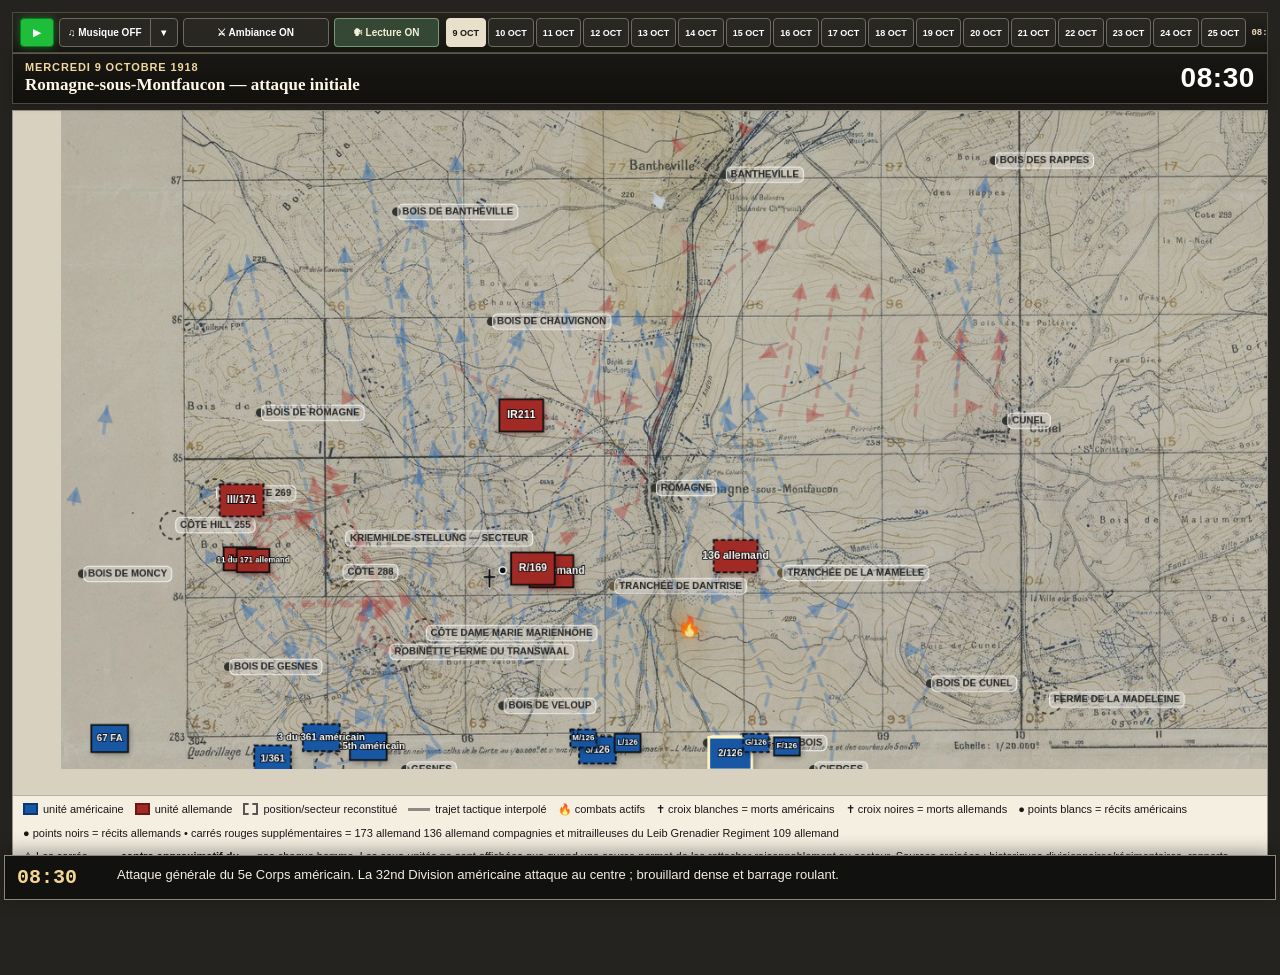
==== commit abb82e28: "Add files via upload" ====
--- a/index.html
+++ b/index.html
@@ -4452,102 +4452,6 @@
 /* ==== FIN FINAL CLEAN PATCH ==== */
 
 const calibrationSource=loadCalibration();
-
-/* ===== PATCH AÉRO COMPLÉMENTAIRE ===== */
-const AIR99_DETAIL = "<b>99th Aero Squadron.</b> Escadrille d'observation du V Corps, employée pour la photographie, la liaison avec l'infanterie et le réglage indirect de l'artillerie.<br><br><b>Rôle dans le secteur.</b> Observation du front Romagne – Bantheville, reconnaissance photographique et appui aux états-majors du V Corps.<br><br><b>Base.</b> Groupe d'observation du V Corps, avec retour vers les terrains alliés après chaque mission.";
-const AIR104_DETAIL = "<b>104th Aero Squadron.</b> Escadrille d'observation du V Corps volant sur Salmson 2A2.<br><br><b>Mission principale.</b> Survoler à basse altitude le Bois de Bantheville pour repérer les lueurs de départ des batteries allemandes cachées dans les arbres, puis transmettre par T.S.F. les coordonnées à l'artillerie du V Corps pour le contre-batterie.<br><br><b>Liaison d'infanterie.</b> Vérification des lignes et des ravins autour de Sommerance, avec recherche de contre-attaques allemandes et contrôle de la progression américaine.<br><br><b>Zone la plus dangereuse.</b> Le secteur Romagne – Cunel est signalé comme extrêmement difficile : mitrailleuses anti-aériennes et Flak y criblent régulièrement les Salmson qui reviennent souvent endommagés à Foucaucourt.<br><br><b>Rapport-type 23–24 octobre.</b> Visibilité très pauvre, brume basse ; missions de reconnaissance visuelle et photographique sur Bantheville et Ancreville ; mouvements de troupes signalés à la lisière nord du Bois de Bantheville ; barrage anti-aérien nourri depuis les hauteurs de Romagne ; un biplace ennemi est forcé de plonger dans ses lignes au-dessus du secteur de Sommerance.<br><br><b>Équipages cités.</b> George S. Clark et Edward M. Morris sont plus tard décorés pour leur ténacité au-dessus du front de Bantheville. Les missions photo répétées de Porter et Easterbrook sont également associées au secteur Romagne – Sommerance dans les récits secondaires.";
-const AIRFR_DETAIL = "<b>Escadrille française attachée au V Corps Observation Group.</b> Mission d'observation et de photographie en appui du commandement américain dans la phase de préparation et d'exploitation de l'attaque.";
-const AIRDE_DETAIL = "<b>Appareils allemands signalés.</b> Plusieurs rapports américains mentionnent des biplaces et des patrouilles ennemies opérant au-dessus du secteur, souvent à proximité de Romagne, Cunel et du triangle Bantheville – Sommerance.";
-
-function makeAir(id,label,title,side,x,y,dx,summary,opts){
-  return Object.assign({id,label,title,side,x,y,dx,summary},opts||{});
-}
-
-FINAL_AIR.d13=[
-  makeAir("air99","99th Aero","99th Aero Squadron — V Corps Observation Group","US",360,300,240,AIR99_DETAIL),
-  makeAir("air104","104th Aero","104th Aero Squadron — V Corps Observation Group","US",760,340,220,AIR104_DETAIL)
-];
-FINAL_AIR.d14=[
-  makeAir("air99b","99th Aero","99th Aero Squadron — observation du V Corps","US",330,300,230,AIR99_DETAIL),
-  makeAir("air104b","104th Aero","104th Aero Squadron — observation du V Corps","US",650,350,220,AIR104_DETAIL),
-  makeAir("air214","214e FR","214e escadrille française — V Corps Observation Group","US",980,285,-210,AIRFR_DETAIL),
-  makeAir("air215","215e FR","215e escadrille française — V Corps Observation Group","US",1190,360,-230,AIRFR_DETAIL),
-  makeAir("airDE14","Avions DE","Avions allemands signalés à basse altitude","DE",850,430,190,AIRDE_DETAIL)
-];
-FINAL_AIR.d20=[
-  makeAir("air104_20a","104th Aero","104th Aero Squadron — repérage des batteries du Bois de Bantheville","US",520,245,210,AIR104_DETAIL),
-  makeAir("air99_20","99th Aero","99th Aero Squadron — reconnaissance du secteur Romagne – Bantheville","US",390,315,180,AIR99_DETAIL)
-];
-FINAL_AIR.d21=[
-  makeAir("air104_21a","104th Aero","104th Aero Squadron — observation tactique au-dessus du Bois de Bantheville","US",570,215,240,AIR104_DETAIL),
-  makeAir("air104_21b","104th Aero","104th Aero Squadron — contrôle de la ligne Romagne – Cunel","US",880,305,-180,AIR104_DETAIL)
-];
-FINAL_AIR.d22=[
-  makeAir("air104_22a","104th Aero","104th Aero Squadron — liaison d'infanterie sur Bantheville et Sommerance","US",500,215,240,AIR104_DETAIL),
-  makeAir("air99_22","99th Aero","99th Aero Squadron — photographie du front du V Corps","US",860,270,-190,AIR99_DETAIL)
-];
-FINAL_AIR.d23=[
-  makeAir("air104_23a","104th Aero","104th Aero Squadron — reconnaissance visuelle et photo, secteur Bantheville – Ancreville","US",520,200,260,AIR104_DETAIL),
-  makeAir("air104_23b","104th Aero","104th Aero Squadron — observation du front Romagne – Cunel","US",915,280,-210,AIR104_DETAIL),
-  makeAir("crash23","Crash DE","Avion ennemi abattu près de Bantheville — 23 octobre 1918","DE",640,210,0,"<b>Combat aérien dans le secteur.</b> Le 23 octobre 1918, près de Bantheville, le lieutenant John J. Quinn (147th Aero Squadron) signale avoir envoyé un appareil ennemi s'écraser au sol. Le point exact n'est pas connu ; cette icône marque seulement un secteur probable de la chute.", {crash:true, static:true})
-];
-FINAL_AIR.d24=[
-  makeAir("air104_24a","104th Aero","104th Aero Squadron — missions par brume basse sur Bantheville et Sommerance","US",485,205,260,AIR104_DETAIL),
-  makeAir("air104_24b","104th Aero","104th Aero Squadron — réglage et observation au-dessus de Romagne","US",860,295,-190,AIR104_DETAIL),
-  makeAir("crash24","Biplace DE","Biplace ennemi forcé dans ses lignes — 23/24 octobre 1918","DE",365,205,0,"<b>Rapport-type du 104th Aero Squadron.</b> Un biplace ennemi est engagé au-dessus du secteur de Sommerance et forcé de piquer dans ses lignes. Le lieu exact n'est pas donné ; ce marqueur représente une chute ou un atterrissage forcé probable côté allemand.", {crash:true, static:true})
-];
-FINAL_AIR.d25=[
-  makeAir("air104_25a","104th Aero","104th Aero Squadron — repérage photo au-dessus de Romagne – Bantheville","US",505,190,250,AIR104_DETAIL),
-  makeAir("air99_25","99th Aero","99th Aero Squadron — complément de reconnaissance du V Corps","US",900,265,-210,AIR99_DETAIL)
-];
-
-const _origFinalDrawAirPatched = finalDrawAir;
-function drawCrashPlane(x,y,ang,sf,isDE){
-  ctx.save();
-  ctx.translate(x,y);ctx.rotate(ang+0.75);
-  ctx.globalAlpha=.95;
-  ctx.strokeStyle="#161616";ctx.lineWidth=2.2*sf;ctx.fillStyle=isDE?"#5a4438":"#6f5d45";
-  ctx.beginPath();
-  ctx.moveTo(12*sf,0);ctx.lineTo(4*sf,-2*sf);ctx.lineTo(0,-8*sf);ctx.lineTo(-3*sf,-8*sf);ctx.lineTo(-2*sf,-2*sf);
-  ctx.lineTo(-11*sf,-1*sf);ctx.lineTo(-7*sf,0);ctx.lineTo(-11*sf,3*sf);ctx.lineTo(-2*sf,2*sf);
-  ctx.lineTo(-3*sf,8*sf);ctx.lineTo(0,8*sf);ctx.lineTo(4*sf,2*sf);ctx.closePath();ctx.fill();ctx.stroke();
-  ctx.strokeStyle="#2b2b2b";ctx.lineWidth=2*sf;ctx.beginPath();ctx.moveTo(-5*sf,-5*sf);ctx.lineTo(5*sf,5*sf);ctx.moveTo(-5*sf,5*sf);ctx.lineTo(5*sf,-5*sf);ctx.stroke();
-  ctx.restore();
-  ctx.save();
-  ctx.fillStyle="rgba(0,0,0,.38)";
-  for(let i=0;i<3;i++){ctx.beginPath();ctx.arc(x-10*sf-(i*7*sf),y-8*sf-(i*6*sf),4*sf+i*1.1*sf,0,Math.PI*2);ctx.fill();}
-  ctx.fillStyle="rgba(240,140,40,.85)";ctx.beginPath();ctx.arc(x+2*sf,y+6*sf,4.2*sf,0,Math.PI*2);ctx.fill();
-  ctx.fillStyle="rgba(255,215,90,.7)";ctx.beginPath();ctx.arc(x+2*sf,y+6*sf,2.2*sf,0,Math.PI*2);ctx.fill();
-  ctx.restore();
-}
-finalDrawAir=function(){
-  finalAirHitboxes=[];
-  if(adminMode)return;
-  const arr=FINAL_AIR[currentDay]||[];
-  const sf=Math.max(1.25,1.55*iconScale());
-  const span=Math.max(1,dayEnd-dayStart);
-  const progress=(minute-dayStart)/span;
-  arr.forEach((a,i)=>{
-    const wave=a.static?0:Math.sin((minute+i*13)/18)*8;
-    const move=(a.static||!a.dx)?0:(a.dx*Math.max(0,Math.min(1,progress)));
-    const x=a.x+move;
-    const y=a.y+wave;
-    if(a.crash) drawCrashPlane(x,y,a.dx>=0?0:Math.PI,Math.max(1.0,sf*.82),a.side==="DE");
-    else finalDrawPlane(x,y,a.dx>=0?0:Math.PI,a.side==="DE",sf);
-    ctx.save();
-    ctx.font=`800 ${Math.max(11,Math.round((a.crash?11:12)*sf))}px Arial`;
-    const lab=a.crash?(a.shortLabel||a.label):a.label;
-    const tw=ctx.measureText(lab).width;
-    const bx=x+18,by=y-18;
-    ctx.fillStyle=a.crash?"rgba(45,28,22,.88)":"rgba(18,18,18,.86)";
-    if(ctx.roundRect){ctx.beginPath();ctx.roundRect(bx,by,tw+12,21,5);ctx.fill();}else ctx.fillRect(bx,by,tw+12,21);
-    ctx.fillStyle=a.crash?"#ffd9b5":"#f4ead0";ctx.textBaseline="middle";ctx.fillText(lab,bx+6,by+10.5);ctx.restore();
-    finalAirHitboxes.push({x:x-24,y:y-22,w:tw+60,h:44,a,p:{x,y}});
-  });
-};
-/* ===== FIN PATCH AÉRO COMPLÉMENTAIRE ===== */
-
-
 buildUnitList();updateDayUI();fit();recomputeUnitPoints();draw();
 
 
@@ -6790,6 +6694,26 @@
 window.addEventListener("load",()=>setTimeout(window.__romagneRefresh,80));
 window.addEventListener("resize",()=>setTimeout(window.__romagneRefresh,60));
 })();
+/* ===== PATCH AÉRO COMPLÉMENTAIRE FIX ===== */
+(function(){
+const AIR99_DETAIL = "<b>99th Aero Squadron.</b> Escadrille d'observation du V Corps, employée pour la photographie, la liaison avec l'infanterie et le réglage indirect de l'artillerie.<br><br><b>Rôle dans le secteur.</b> Observation du front Romagne – Bantheville, reconnaissance photographique et appui aux états-majors du V Corps.<br><br><b>Base.</b> Groupe d'observation du V Corps, avec retour vers les terrains alliés après chaque mission.";
+const AIR104_DETAIL = "<b>104th Aero Squadron.</b> Escadrille d'observation du V Corps volant sur Salmson 2A2.<br><br><b>Mission principale.</b> Survoler à basse altitude le Bois de Bantheville pour repérer les lueurs de départ des batteries allemandes cachées dans les arbres, puis transmettre par T.S.F. les coordonnées à l'artillerie du V Corps pour le contre-batterie.<br><br><b>Liaison d'infanterie.</b> Vérification des lignes et des ravins autour de Sommerance, avec recherche de contre-attaques allemandes et contrôle de la progression américaine.<br><br><b>Zone la plus dangereuse.</b> Le secteur Romagne – Cunel est signalé comme extrêmement difficile : mitrailleuses anti-aériennes et Flak y criblent régulièrement les Salmson qui reviennent souvent endommagés à Foucaucourt.<br><br><b>Rapport-type 23–24 octobre.</b> Visibilité très pauvre, brume basse ; missions de reconnaissance visuelle et photographique sur Bantheville et Ancreville ; mouvements de troupes signalés à la lisière nord du Bois de Bantheville ; barrage anti-aérien nourri depuis les hauteurs de Romagne ; un biplace ennemi est forcé de plonger dans ses lignes au-dessus du secteur de Sommerance.<br><br><b>Équipages cités.</b> George S. Clark et Edward M. Morris sont plus tard décorés pour leur ténacité au-dessus du front de Bantheville. Les missions photo répétées de Porter et Easterbrook sont également associées au secteur Romagne – Sommerance dans les récits secondaires.";
+const AIRFR_DETAIL = "<b>Escadrille française attachée au V Corps Observation Group.</b> Mission d'observation et de photographie en appui du commandement américain dans la phase de préparation et d'exploitation de l'attaque.";
+const AIRDE_DETAIL = "<b>Appareils allemands signalés.</b> Plusieurs rapports américains mentionnent des biplaces et des patrouilles ennemies opérant au-dessus du secteur, souvent à proximité de Romagne, Cunel et du triangle Bantheville – Sommerance.";
+function makeAir(id,label,title,side,x,y,dx,summary,opts){return Object.assign({id,label,title,side,x,y,dx,summary},opts||{});} 
+FINAL_AIR.d13=[makeAir("air99","99th Aero","99th Aero Squadron — V Corps Observation Group","US",360,300,240,AIR99_DETAIL),makeAir("air104","104th Aero","104th Aero Squadron — V Corps Observation Group","US",760,340,220,AIR104_DETAIL)];
+FINAL_AIR.d14=[makeAir("air99b","99th Aero","99th Aero Squadron — observation du V Corps","US",330,300,230,AIR99_DETAIL),makeAir("air104b","104th Aero","104th Aero Squadron — observation du V Corps","US",650,350,220,AIR104_DETAIL),makeAir("air214","214e FR","214e escadrille française — V Corps Observation Group","US",980,285,-210,AIRFR_DETAIL),makeAir("air215","215e FR","215e escadrille française — V Corps Observation Group","US",1190,360,-230,AIRFR_DETAIL),makeAir("airDE14","Avions DE","Avions allemands signalés à basse altitude","DE",850,430,190,AIRDE_DETAIL)];
+FINAL_AIR.d20=[makeAir("air104_20a","104th Aero","104th Aero Squadron — repérage des batteries du Bois de Bantheville","US",520,245,210,AIR104_DETAIL),makeAir("air99_20","99th Aero","99th Aero Squadron — reconnaissance du secteur Romagne – Bantheville","US",390,315,180,AIR99_DETAIL)];
+FINAL_AIR.d21=[makeAir("air104_21a","104th Aero","104th Aero Squadron — observation tactique au-dessus du Bois de Bantheville","US",570,215,240,AIR104_DETAIL),makeAir("air104_21b","104th Aero","104th Aero Squadron — contrôle de la ligne Romagne – Cunel","US",880,305,-180,AIR104_DETAIL)];
+FINAL_AIR.d22=[makeAir("air104_22a","104th Aero","104th Aero Squadron — liaison d'infanterie sur Bantheville et Sommerance","US",500,215,240,AIR104_DETAIL),makeAir("air99_22","99th Aero","99th Aero Squadron — photographie du front du V Corps","US",860,270,-190,AIR99_DETAIL)];
+FINAL_AIR.d23=[makeAir("air104_23a","104th Aero","104th Aero Squadron — reconnaissance visuelle et photo, secteur Bantheville – Ancreville","US",520,200,260,AIR104_DETAIL),makeAir("air104_23b","104th Aero","104th Aero Squadron — observation du front Romagne – Cunel","US",915,280,-210,AIR104_DETAIL),makeAir("crash23","Crash DE","Avion ennemi abattu près de Bantheville — 23 octobre 1918","DE",640,210,0,"<b>Combat aérien dans le secteur.</b> Le 23 octobre 1918, le lieutenant John J. Quinn signale avoir envoyé un appareil ennemi s'écraser au sol près de Bantheville. Le point exact n'est pas connu ; cette icône marque seulement un secteur probable de la chute.",{crash:true,static:true})];
+FINAL_AIR.d24=[makeAir("air104_24a","104th Aero","104th Aero Squadron — missions par brume basse sur Bantheville et Sommerance","US",485,205,260,AIR104_DETAIL),makeAir("air104_24b","104th Aero","104th Aero Squadron — réglage et observation au-dessus de Romagne","US",860,295,-190,AIR104_DETAIL),makeAir("crash24","Biplace DE","Biplace ennemi forcé dans ses lignes — 23/24 octobre 1918","DE",365,205,0,"<b>Rapport-type du 104th Aero Squadron.</b> Un biplace ennemi est engagé au-dessus du secteur de Sommerance et forcé de piquer dans ses lignes. Le lieu exact n'est pas donné ; ce marqueur représente une chute ou un atterrissage forcé probable côté allemand.",{crash:true,static:true})];
+FINAL_AIR.d25=[makeAir("air104_25a","104th Aero","104th Aero Squadron — repérage photo au-dessus de Romagne – Bantheville","US",505,190,250,AIR104_DETAIL),makeAir("air99_25","99th Aero","99th Aero Squadron — complément de reconnaissance du V Corps","US",900,265,-210,AIR99_DETAIL)];
+function drawCrashPlane(x,y,ang,sf,isDE){ctx.save();ctx.translate(x,y);ctx.rotate(ang+0.75);ctx.globalAlpha=.95;ctx.strokeStyle="#161616";ctx.lineWidth=2.2*sf;ctx.fillStyle=isDE?"#5a4438":"#6f5d45";ctx.beginPath();ctx.moveTo(12*sf,0);ctx.lineTo(4*sf,-2*sf);ctx.lineTo(0,-8*sf);ctx.lineTo(-3*sf,-8*sf);ctx.lineTo(-2*sf,-2*sf);ctx.lineTo(-11*sf,-1*sf);ctx.lineTo(-7*sf,0);ctx.lineTo(-11*sf,3*sf);ctx.lineTo(-2*sf,2*sf);ctx.lineTo(-3*sf,8*sf);ctx.lineTo(0,8*sf);ctx.lineTo(4*sf,2*sf);ctx.closePath();ctx.fill();ctx.stroke();ctx.strokeStyle="#2b2b2b";ctx.lineWidth=2*sf;ctx.beginPath();ctx.moveTo(-5*sf,-5*sf);ctx.lineTo(5*sf,5*sf);ctx.moveTo(-5*sf,5*sf);ctx.lineTo(5*sf,-5*sf);ctx.stroke();ctx.restore();ctx.save();ctx.fillStyle="rgba(0,0,0,.38)";for(let i=0;i<3;i++){ctx.beginPath();ctx.arc(x-10*sf-(i*7*sf),y-8*sf-(i*6*sf),4*sf+i*1.1*sf,0,Math.PI*2);ctx.fill();}ctx.fillStyle="rgba(240,140,40,.85)";ctx.beginPath();ctx.arc(x+2*sf,y+6*sf,4.2*sf,0,Math.PI*2);ctx.fill();ctx.fillStyle="rgba(255,215,90,.7)";ctx.beginPath();ctx.arc(x+2*sf,y+6*sf,2.2*sf,0,Math.PI*2);ctx.fill();ctx.restore();}
+finalDrawAir=function(){finalAirHitboxes=[];if(adminMode)return;const arr=FINAL_AIR[currentDay]||[];const sf=Math.max(1.25,1.55*iconScale());const span=Math.max(1,dayEnd-dayStart);const progress=(minute-dayStart)/span;arr.forEach((a,i)=>{const wave=a.static?0:Math.sin((minute+i*13)/18)*8;const move=(a.static||!a.dx)?0:(a.dx*Math.max(0,Math.min(1,progress)));const x=a.x+move;const y=a.y+wave;if(a.crash) drawCrashPlane(x,y,a.dx>=0?0:Math.PI,Math.max(1.0,sf*.82),a.side==="DE"); else finalDrawPlane(x,y,a.dx>=0?0:Math.PI,a.side==="DE",sf);ctx.save();ctx.font=`800 ${Math.max(11,Math.round((a.crash?11:12)*sf))}px Arial`;const lab=a.label;const tw=ctx.measureText(lab).width;const bx=x+18,by=y-18;ctx.fillStyle=a.crash?"rgba(45,28,22,.88)":"rgba(18,18,18,.86)";if(ctx.roundRect){ctx.beginPath();ctx.roundRect(bx,by,tw+12,21,5);ctx.fill();}else ctx.fillRect(bx,by,tw+12,21);ctx.fillStyle=a.crash?"#ffd9b5":"#f4ead0";ctx.textBaseline="middle";ctx.fillText(lab,bx+6,by+10.5);ctx.restore();finalAirHitboxes.push({x:x-24,y:y-22,w:tw+60,h:44,a,p:{x,y}});});};
+})();
+/* ===== FIN PATCH AÉRO COMPLÉMENTAIRE FIX ===== */
+
 </script>
 
 
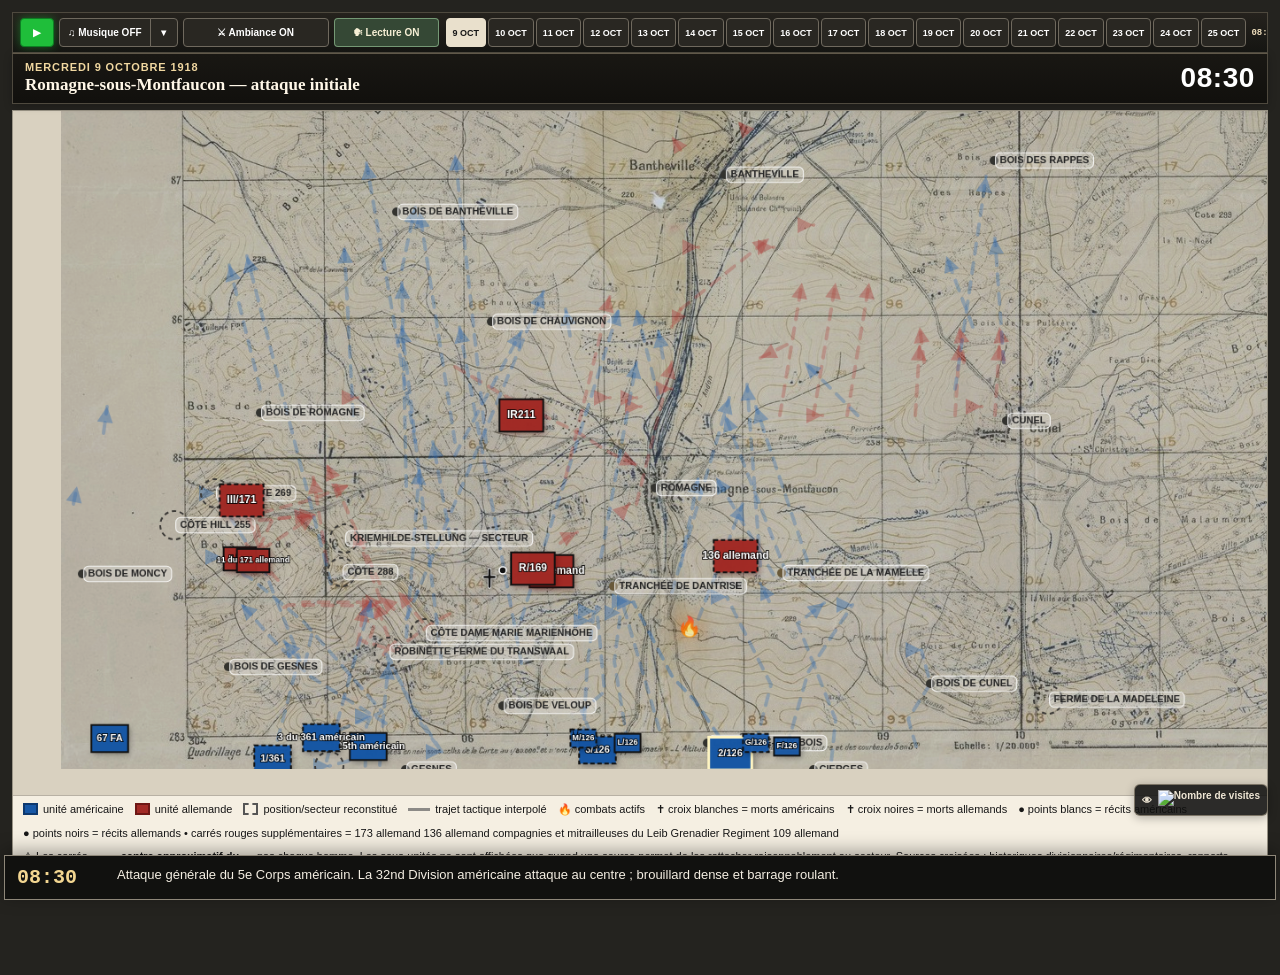
==== commit 175c8fc3: "Add files via upload" ====
--- a/index.html
+++ b/index.html
@@ -578,6 +578,20 @@
   .mobile-day-select-label{grid-template-columns:38px minmax(0,1fr)!important;padding-left:4px!important}
   .mobile-day-wrap select{font-size:14px!important}
   .viewport{min-height:345px!important}
+}
+</style>
+
+<style id="visitor-counter-style">
+.visitor-counter{
+  position:fixed;right:12px;bottom:84px;z-index:9997;
+  display:flex;align-items:center;gap:6px;padding:5px 7px;
+  background:rgba(17,17,15,.88);border:1px solid rgba(222,207,178,.45);
+  border-radius:6px;box-shadow:0 2px 10px rgba(0,0,0,.28);
+  color:#efe6d4;font:700 10px Arial,sans-serif;
+}
+.visitor-counter img{display:block;height:20px;max-width:150px}
+@media(max-width:720px){
+  .visitor-counter{position:relative;right:auto;bottom:auto;z-index:10;width:max-content;margin:7px 5px 10px auto;}
 }
 </style>
 </head>
@@ -6731,5 +6745,10 @@
 
 
 
+
+<div class="visitor-counter" id="visitorCounter" title="Compteur de visites de la page">
+  <span>👁</span>
+  <img src="https://hits.sh/UStorie.github.io/MEUSE_ARGONNE.svg?label=Visites&color=8d6b22&labelColor=171714&style=flat" alt="Nombre de visites">
+</div>
 </body>
 </html>
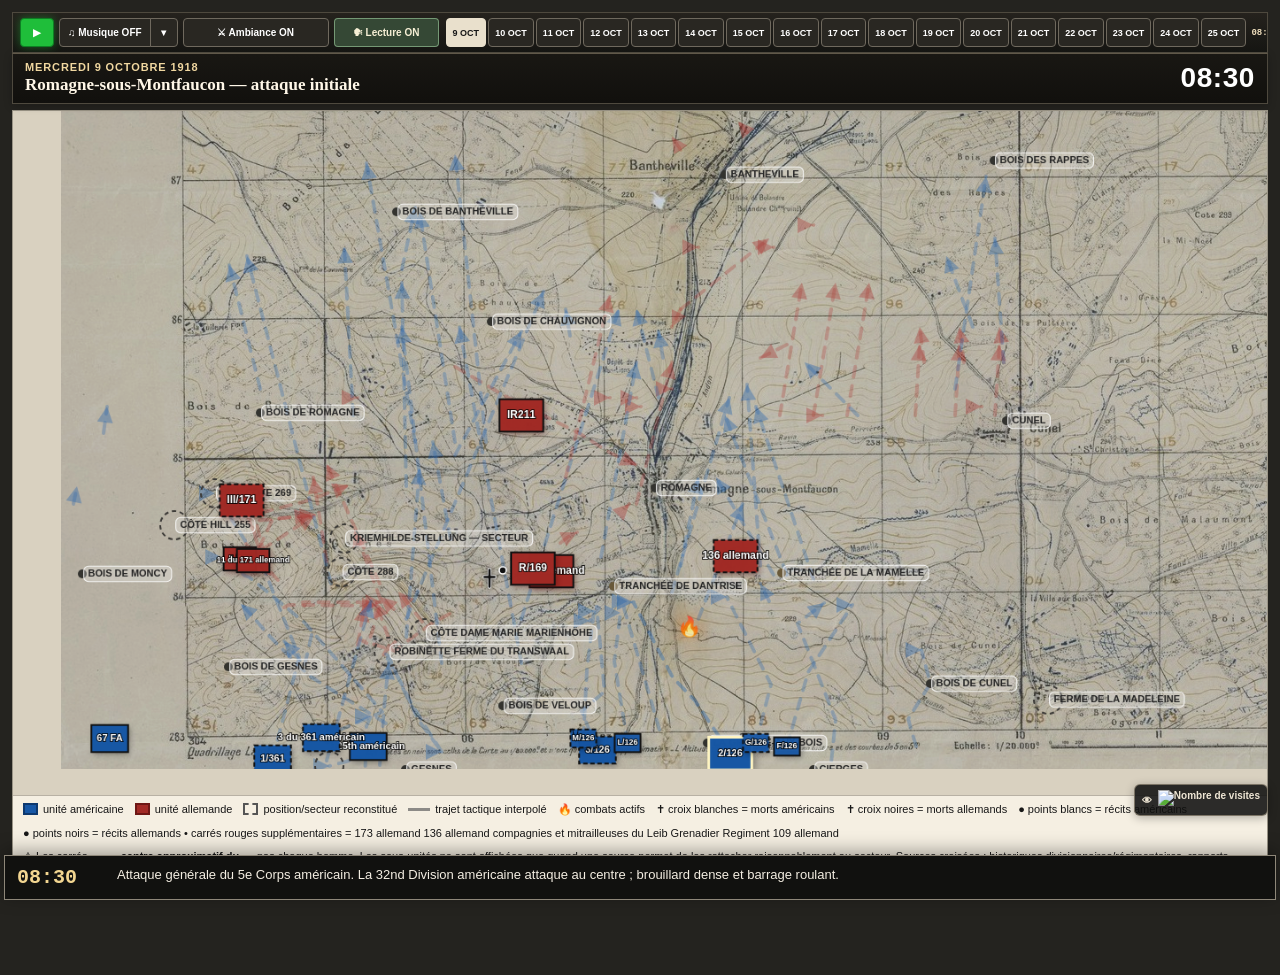
==== commit b707f5c6: "Ajoute la balise Meta de vérification Google AdSense" ====
--- a/index.html
+++ b/index.html
@@ -1,6 +1,8 @@
 <!DOCTYPE html>
 <html lang="fr">
 <head>
+<meta name="google-adsense-account" content="ca-pub-2649279265159925">
+<script async src="https://pagead2.googlesyndication.com/pagead/js/adsbygoogle.js?client=ca-pub-2649279265159925" crossorigin="anonymous"></script>
 <link rel="preload" href="assets/intro.png" as="image" type="image/png">
 <meta charset="utf-8">
 <meta name="viewport" content="width=device-width, initial-scale=1">
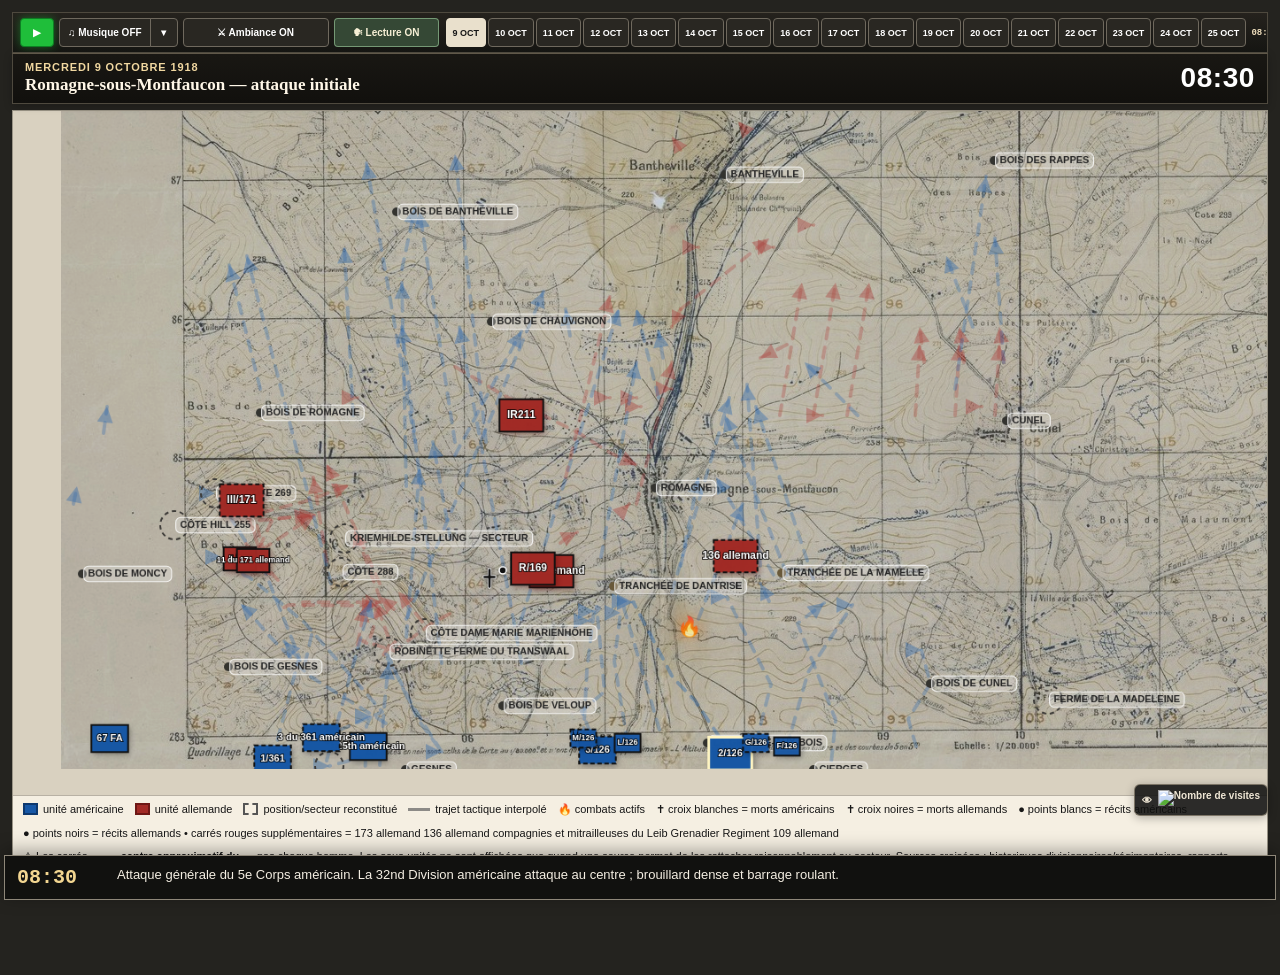
==== commit 52f782bb: "Remove Romain RAFFA attribution from Meuse Argonne intro" ====
--- a/index.html
+++ b/index.html
@@ -607,7 +607,7 @@
     <p>Je ne suis pas historien. Cette représentation est une reconstitution approximative,
     réalisée à partir d'un ensemble de lectures, récits et documents officiels et non officiels.
     Les positions et mouvements doivent être compris comme une aide visuelle et non comme une restitution au mètre près.</p>
-    <div class="introV17credit">par Romain RAFFA</div>
+    
   </div>
   <button class="introV17skip" type="button"
     onclick="var n=document.getElementById('introV17');if(n){n.classList.add('hide');setTimeout(function(){if(n.parentNode)n.parentNode.removeChild(n);if(window.__romagneRefresh)window.__romagneRefresh();},800);}">Passer</button>
